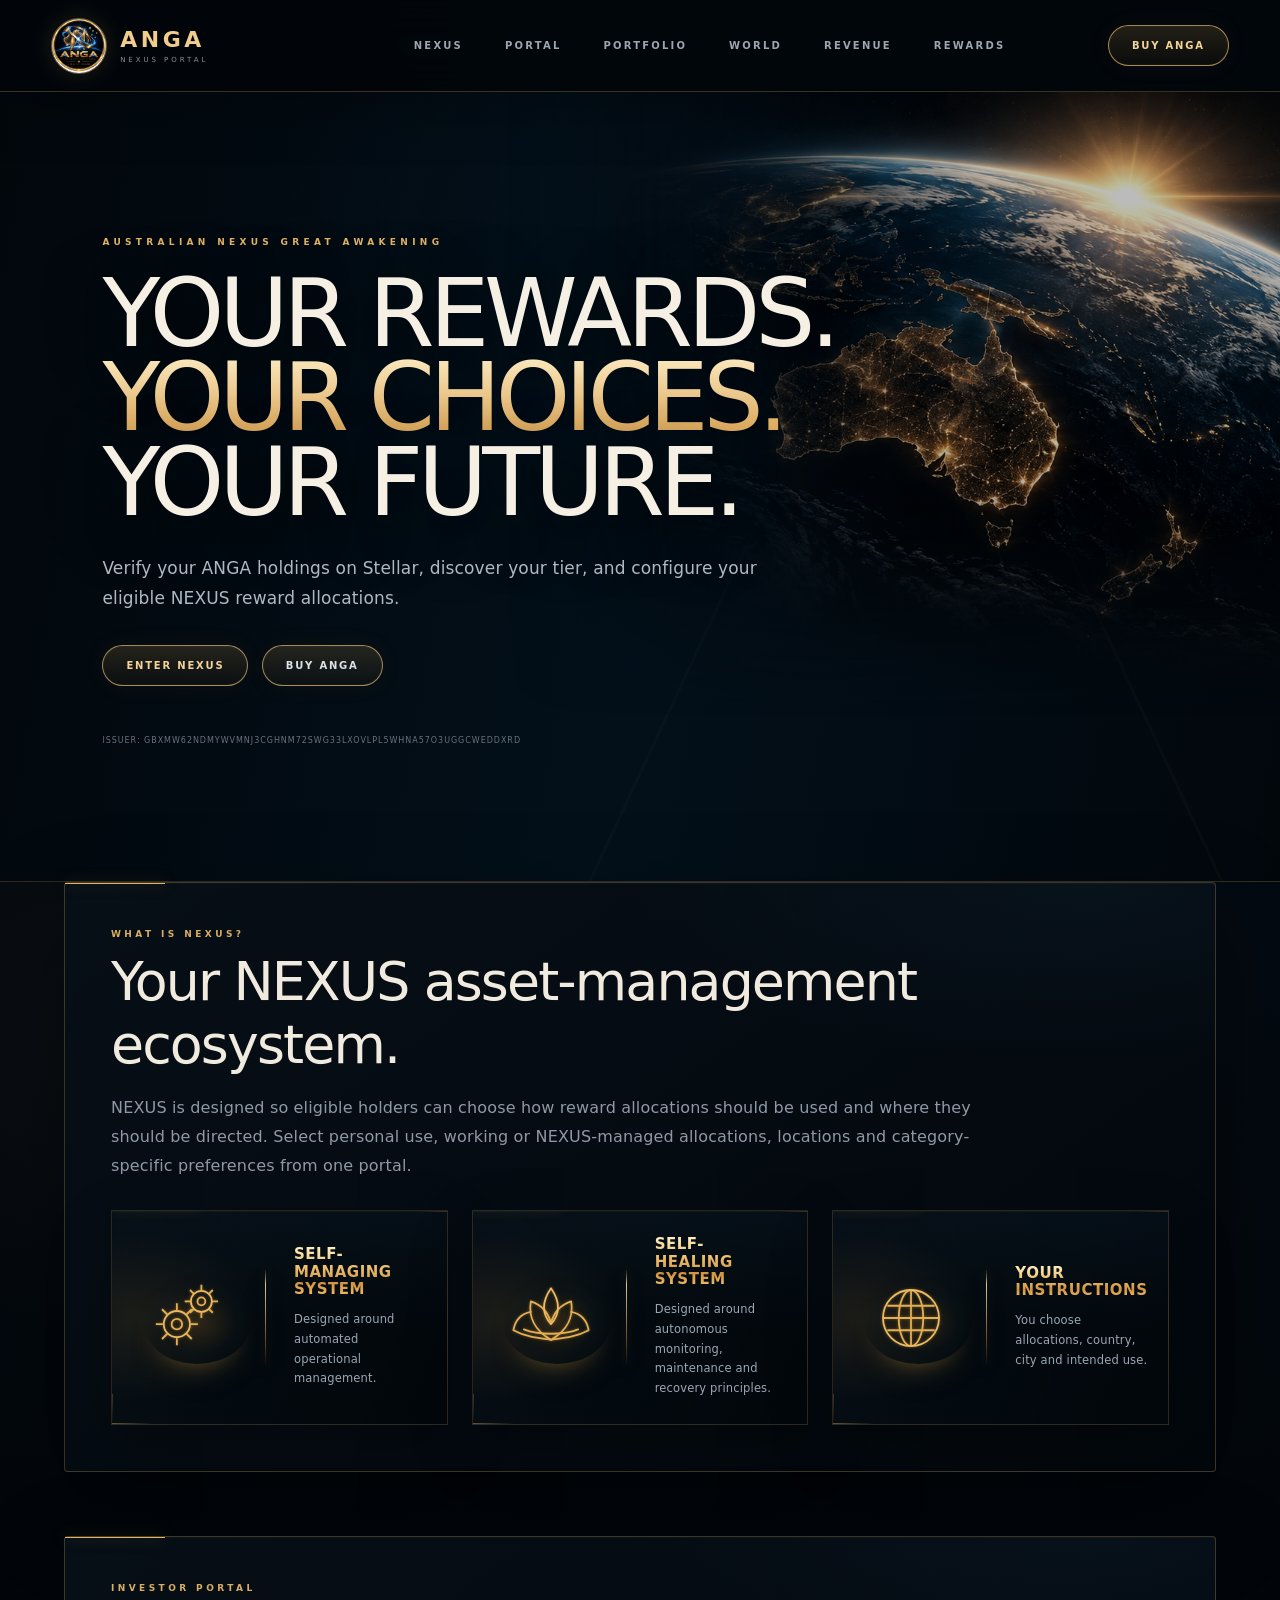
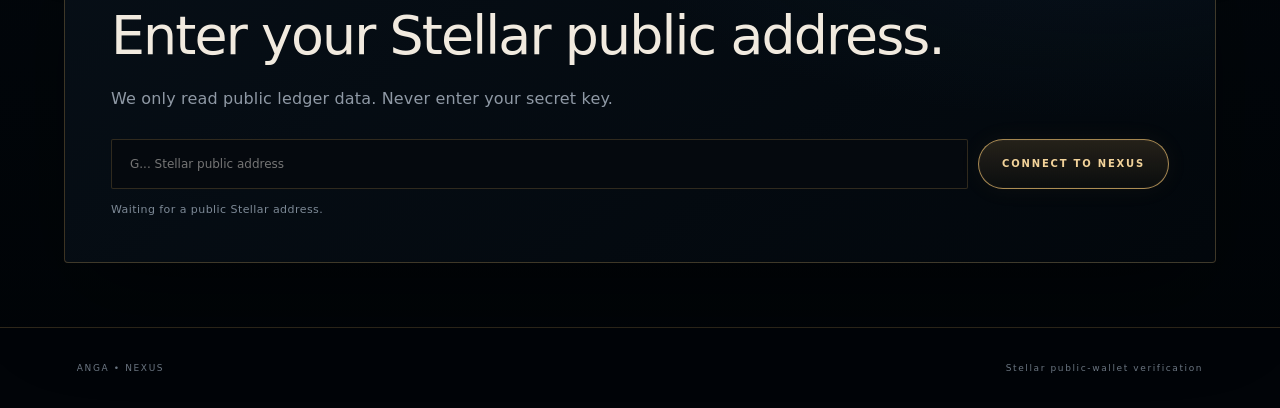
==== index.html @ 2c4145b1 "Add files via upload" ====
<!doctype html><html><head><meta charset="utf-8"><meta name="viewport" content="width=device-width,initial-scale=1"><title>ANGA • NEXUS Portal</title><link rel="stylesheet" href="styles.css"></head><body>
<header>
<a class="brand" href="#top"><img src="assets/anga-logo.png" alt="ANGA logo"><span>ANGA<small>NEXUS PORTAL</small></span></a>
<nav><a href="#nexus">NEXUS</a><a href="#portal">PORTAL</a><a href="#portfolio">PORTFOLIO</a><a href="#world">WORLD</a><a href="#revenue">REVENUE</a><a href="#rewards">REWARDS</a></nav>
<a id="buyTop" class="btn" target="_blank">BUY ANGA</a>
</header>
<main><section class="hero">
<div class="premium-earth" aria-hidden="true">
  <img src="assets/earth-premium-user.jpg" alt="">
</div>

<span>AUSTRALIAN NEXUS GREAT AWAKENING</span><h1>YOUR REWARDS.<br><em>YOUR CHOICES.</em><br>YOUR FUTURE.</h1><p>Verify your ANGA holdings on Stellar, discover your tier, and configure your eligible NEXUS reward allocations.</p><a href="#portal" class="btn">ENTER NEXUS</a> <a id="buyHero" class="btn ghost" target="_blank">BUY ANGA</a><code>ISSUER: GBXMW62NDMYWVMNJ3CGHNM72SWG33LXOVLPL5WHNA57O3UGGCWEDDXRD</code></section>
<section id="nexus" class="panel"><span>WHAT IS NEXUS?</span><h2>Your NEXUS asset-management ecosystem.</h2><p>NEXUS is designed so eligible holders can choose how reward allocations should be used and where they should be directed. Select personal use, working or NEXUS-managed allocations, locations and category-specific preferences from one portal.</p><div class="features"><article class="premium-feature"><div class="premium-feature-icon"><svg viewBox="0 0 96 96" aria-hidden="true"><defs><filter id="glowGear"><feGaussianBlur stdDeviation="2.2" result="b"/><feMerge><feMergeNode in="b"/><feMergeNode in="SourceGraphic"/></feMerge></filter></defs><g class="icon-back" fill="none" stroke="currentColor"><circle cx="33" cy="55" r="15"/><circle cx="33" cy="55" r="6"/><path d="M33 31v8M33 71v8M9 55h8M49 55h8M16 38l6 6M44 66l6 6M16 72l6-6M44 44l6-6"/><circle cx="61" cy="29" r="12"/><circle cx="61" cy="29" r="4.5"/><path d="M61 10v7M61 41v7M42 29h7M73 29h7M48 16l5 5M69 37l5 5M48 42l5-5M69 21l5-5"/></g><g class="icon-hi" fill="none" stroke="currentColor" filter="url(#glowGear)"><circle cx="33" cy="55" r="15"/><circle cx="61" cy="29" r="12"/></g></svg></div><div class="premium-feature-copy"><b>SELF-MANAGING SYSTEM</b><p>Designed around automated operational management.</p></div></article><article class="premium-feature"><div class="premium-feature-icon"><svg viewBox="0 0 96 96" aria-hidden="true"><defs><filter id="glowLotus"><feGaussianBlur stdDeviation="2" result="b"/><feMerge><feMergeNode in="b"/><feMergeNode in="SourceGraphic"/></feMerge></filter></defs><g class="icon-back" fill="none" stroke="currentColor" stroke-linejoin="round" stroke-linecap="round"><path d="M48 73C29 62 22 46 25 29c12 4 20 13 23 25 3-12 11-21 23-25 3 17-4 33-23 44Z"/><path d="M48 55c-10-11-11-25 0-41 11 16 10 30 0 41Z"/><path d="M25 41c-11 2-18 10-20 21 15 8 29 9 43 11M71 41c11 2 18 10 20 21-15 8-29 9-43 11"/><path d="M17 61c10 4 20 5 31 5 11 0 21-1 31-5"/></g><path class="icon-hi" d="M48 55c-10-11-11-25 0-41 11 16 10 30 0 41Z" fill="none" stroke="currentColor" filter="url(#glowLotus)"/></svg></div><div class="premium-feature-copy"><b>SELF-HEALING SYSTEM</b><p>Designed around autonomous monitoring, maintenance and recovery principles.</p></div></article><article class="premium-feature"><div class="premium-feature-icon"><svg viewBox="0 0 96 96" aria-hidden="true"><defs><filter id="glowGlobe"><feGaussianBlur stdDeviation="2" result="b"/><feMerge><feMergeNode in="b"/><feMergeNode in="SourceGraphic"/></feMerge></filter></defs><g class="icon-back" fill="none" stroke="currentColor"><circle cx="48" cy="48" r="32"/><ellipse cx="48" cy="48" rx="14" ry="32"/><path d="M16 48h64M21 34h54M21 62h54"/><path d="M48 16v64"/></g><circle class="icon-hi" cx="48" cy="48" r="32" fill="none" stroke="currentColor" filter="url(#glowGlobe)"/></svg></div><div class="premium-feature-copy"><b>YOUR INSTRUCTIONS</b><p>You choose allocations, country, city and intended use.</p></div></article></div></section>
<section id="portal" class="panel"><span>INVESTOR PORTAL</span><h2>Enter your Stellar public address.</h2><p>We only read public ledger data. Never enter your secret key.</p><div class="lookup"><input id="address" placeholder="G... Stellar public address"><button id="lookup" class="btn">CONNECT TO NEXUS</button></div><div id="status">Waiting for a public Stellar address.</div>
<div id="dash" class="hidden"><div class="stats"><article><small>ANGA BALANCE</small><b id="balance">0</b></article><article><small>TIER</small><b id="tier">—</b></article><article><small>REWARD CATEGORIES</small><b id="cats">0</b></article><article><small>CONFIGURED</small><b id="configured">0</b></article></div><div class="progress"><b id="tierName"></b><span id="next"></span><i><u id="bar"></u></i></div><div class="income"><small>MONTHLY REVENUE</small><b id="income">$0 – $0</b><p>Based on configured working and managed units.</p></div></div></section>
<section id="portfolio" class="panel hidden premium-suite"><span>NEXUS PORTFOLIO</span><h2>Your NEXUS world at a glance.</h2><p>A consolidated view of your eligible rewards, configured destinations, intended uses and projected working-reward revenue.</p><div class="portfolio-kpis"><article><small>TOTAL ELIGIBLE REWARDS</small><b id="pfTotal">0</b></article><article><small>CONFIGURED CATEGORIES</small><b id="pfConfigured">0</b></article><article><small>DESTINATIONS</small><b id="pfCountries">0</b></article><article><small>WORKING / MANAGED</small><b id="pfWorking">0</b></article></div><div id="portfolioRows" class="portfolio-rows"></div></section>
<section id="world" class="panel hidden premium-suite"><span>YOUR NEXUS WORLD</span><h2>Reward destination map.</h2><p>Configured destinations appear as gold markers. Add or change a country and city from Manage Reward.</p><div class="world-map"><div class="world-grid"></div><div class="continent c-na">NORTH<br>AMERICA</div><div class="continent c-sa">SOUTH<br>AMERICA</div><div class="continent c-eu">EUROPE</div><div class="continent c-af">AFRICA</div><div class="continent c-as">ASIA</div><div class="continent c-au">AUSTRALIA</div><div id="mapMarkers"></div><div class="map-title"><small>LIVE PORTFOLIO VIEW</small><b id="mapCount">0 DESTINATIONS</b></div></div><div id="mapLegend" class="map-legend"></div></section>
<section id="revenue" class="panel hidden premium-suite"><span>REVENUE CENTER</span><h2>Working reward projections.</h2><p>Illustrative estimates based on the working and NEXUS-managed quantities configured in this browser. They are projections, not guaranteed returns.</p><div class="revenue-hero"><div><small>ESTIMATED MONTHLY RANGE</small><b id="revMonth">$0 – $0</b></div><div><small>ESTIMATED ANNUAL RANGE</small><b id="revAnnual">$0 – $0</b></div></div><div id="revenueRows" class="revenue-rows"></div></section>
<section id="rewards" class="panel hidden"><span>MY NEXUS REWARDS</span><h2>Configure your allocations.</h2><p>V1 saves choices on this device under your public wallet address.</p><div id="grid" class="grid"></div></section></main>
<div id="modal" class="modal hidden"><div class="box"><button id="close">×</button><div id="body"></div></div></div>
<footer>ANGA • NEXUS <span>Stellar public-wallet verification</span></footer><script src="config.js"></script><script src="app.js"></script></body></html>
---- styles.css ----
*{box-sizing:border-box}
:root{
 --ink:#04070b;--ink2:#090e15;--panel:#0a1018;--panel2:#0d141e;
 --gold:#d9ad63;--gold2:#f2d39a;--gold3:#8e6836;--ivory:#f5efe4;
 --muted:#8993a0;--line:rgba(222,177,100,.22);--glass:rgba(9,14,21,.78)
}
html{scroll-behavior:smooth}
body{margin:0;background:
 radial-gradient(circle at 74% 7%,rgba(35,72,111,.28),transparent 27%),
 radial-gradient(circle at 12% 40%,rgba(123,88,40,.09),transparent 24%),
 linear-gradient(180deg,#05090e 0%,#030609 100%);
 color:var(--ivory);font-family:"Avenir Next","Segoe UI",Helvetica,Arial,sans-serif;
 font-weight:400;letter-spacing:.01em}
a{color:inherit;text-decoration:none}
header{height:82px;display:flex;align-items:center;padding:0 5.5vw;border-bottom:1px solid var(--line);
 position:sticky;top:0;background:rgba(4,7,11,.86);backdrop-filter:blur(20px);z-index:20}
header>b{font-family:Georgia,"Times New Roman",serif;font-size:23px;letter-spacing:.24em;font-weight:500;color:var(--gold2)}
header>b small{font-family:"Avenir Next","Segoe UI",sans-serif;color:#8d98a5;font-size:8px;letter-spacing:.42em;margin-left:8px}
nav{margin:auto;display:flex;gap:38px;font-size:10px;letter-spacing:.22em;color:#9da5ae}
nav a{transition:.2s}nav a:hover{color:var(--gold2)}
.btn{display:inline-flex;align-items:center;justify-content:center;border:1px solid rgba(234,190,116,.65);
 border-radius:999px;padding:14px 23px;background:linear-gradient(180deg,rgba(214,166,89,.18),rgba(109,75,30,.12));
 color:var(--gold2);font-weight:600;font-size:10px;letter-spacing:.18em;cursor:pointer;
 box-shadow:inset 0 0 0 1px rgba(255,255,255,.025),0 0 24px rgba(201,150,71,.06);transition:.25s}
.btn:hover{background:linear-gradient(180deg,rgba(224,177,99,.28),rgba(116,78,30,.18));box-shadow:0 0 30px rgba(217,173,99,.12)}
.ghost{border-color:rgba(255,255,255,.13);color:#dce2e8;background:rgba(255,255,255,.025)}
.hero{min-height:720px;padding:130px 8vw 95px;position:relative;overflow:hidden}
.hero:before{content:"ANGA";position:absolute;right:-.03em;top:55px;font-family:Georgia,"Times New Roman",serif;
 font-size:min(23vw,330px);letter-spacing:.01em;color:rgba(217,173,99,.028);z-index:-1}
.hero>span,.panel>span{display:block;color:var(--gold);font-size:9px;letter-spacing:.38em;font-weight:600}
.hero h1{font-family:Georgia,"Times New Roman",serif;font-size:clamp(54px,7.2vw,104px);font-weight:400;
 line-height:.91;letter-spacing:-.035em;margin:24px 0 29px;max-width:1100px;text-shadow:0 4px 35px rgba(0,0,0,.4)}
.hero h1 em{font-style:normal;color:var(--gold2);text-shadow:0 0 35px rgba(217,173,99,.12)}
.hero p{max-width:620px;color:#a1aab4;font-size:16px;line-height:1.8;font-weight:300}
.hero .btn{margin-top:14px;margin-right:8px}
.hero code{display:block;margin-top:50px;color:#65707c;font-size:8px;letter-spacing:.12em;word-break:break-all}
.panel{margin:0 5vw 64px;padding:46px;border:1px solid var(--line);border-radius:4px;
 background:linear-gradient(145deg,rgba(14,20,29,.92),rgba(5,9,14,.94));
 box-shadow:0 35px 90px rgba(0,0,0,.28),inset 0 1px rgba(255,255,255,.025);position:relative}
.panel:before{content:"";position:absolute;left:0;top:0;width:92px;height:1px;background:var(--gold2)}
.panel h2{font-family:Georgia,"Times New Roman",serif;font-weight:400;font-size:clamp(34px,4vw,53px);
 letter-spacing:-.02em;margin:11px 0 18px;color:#f1eadf}
.panel>p{color:#8f99a5;line-height:1.8;max-width:880px;font-weight:300}
.features,.stats,.grid{display:grid;grid-template-columns:repeat(3,1fr);gap:13px;margin-top:30px}
.features article,.stats article,.card{padding:23px;border:1px solid rgba(220,176,101,.14);border-radius:2px;
 background:linear-gradient(145deg,rgba(16,23,33,.74),rgba(6,10,15,.86));transition:.25s}
.features article:hover,.card:hover{border-color:rgba(228,185,111,.35);transform:translateY(-2px)}
.features b{font-family:Georgia,"Times New Roman",serif;font-size:14px;font-weight:400;color:var(--gold2);letter-spacing:.12em}
.features p{color:#78838f;font-size:12px;line-height:1.7}
.lookup{display:flex;gap:10px;margin:25px 0 14px}
.lookup input{flex:1;padding:17px 18px;border-radius:2px;border:1px solid rgba(218,174,98,.2);
 background:#05090e;color:#f2eadf;font-family:"SFMono-Regular",Consolas,monospace;font-size:12px;outline:none}
.lookup input:focus{border-color:rgba(231,190,118,.55);box-shadow:0 0 0 3px rgba(217,173,99,.05)}
#status{font-size:11px;color:#7d8996;letter-spacing:.04em}
.stats{grid-template-columns:repeat(4,1fr)}
.stats small,.income small{display:block;color:#7e8995;font-size:8px;letter-spacing:.2em}
.stats b{display:block;font-family:Georgia,"Times New Roman",serif;font-weight:400;color:#f3e8d6;font-size:25px;margin-top:10px}
.progress,.income{padding:22px;border:1px solid rgba(218,174,98,.16);border-radius:2px;margin-top:13px;background:rgba(4,8,13,.55)}
.progress>b{font-family:Georgia,"Times New Roman",serif;font-weight:400;color:var(--gold2);letter-spacing:.06em}
.progress span{float:right;color:#7f8994;font-size:10px;letter-spacing:.06em}
.progress i{display:block;height:4px;background:#171b20;overflow:hidden;margin-top:17px}
.progress u{display:block;height:100%;width:0;background:linear-gradient(90deg,#87602e,#f0ca87);box-shadow:0 0 12px rgba(231,186,108,.25)}
.income b{display:block;font-family:Georgia,"Times New Roman",serif;font-weight:400;color:var(--gold2);font-size:31px;margin:10px 0}
.income p{color:#687481;font-size:10px;line-height:1.6}
.grid{grid-template-columns:repeat(3,1fr)}
.card{min-height:220px;display:flex;flex-direction:column}
.card .icon{font-size:26px;filter:saturate(.72)}
.card h3{font-family:Georgia,"Times New Roman",serif;font-size:19px;font-weight:400;color:#efe6d8;margin:17px 0 6px}
.card strong{font-family:Georgia,"Times New Roman",serif;font-weight:400;font-size:27px;color:var(--gold2)}
.card small{display:block;color:#6f7b87;margin:9px 0 20px;font-size:8px;letter-spacing:.13em}
.card .btn{width:100%;margin-top:auto}
.hidden{display:none!important}
.modal{position:fixed;inset:0;background:rgba(0,0,0,.82);backdrop-filter:blur(10px);z-index:50;display:grid;place-items:center;padding:20px}
.box{width:min(780px,100%);max-height:90vh;overflow:auto;padding:36px;border-radius:3px;background:linear-gradient(145deg,#101720,#060a0f);
 border:1px solid rgba(225,181,105,.28);box-shadow:0 40px 120px #000;position:relative}
.box>span{color:var(--gold);font-size:9px;letter-spacing:.2em}
.box h2{font-family:Georgia,"Times New Roman",serif;font-weight:400;font-size:34px}
.box>#close{position:absolute;right:18px;top:13px;border:0;background:none;color:#9d8a6b;font-size:27px;cursor:pointer}
.alloc{display:flex;justify-content:space-between;align-items:center;padding:14px;border-bottom:1px solid rgba(218,174,98,.12);margin:0}
.alloc b{font-family:Georgia,"Times New Roman",serif;font-weight:400;color:#e5dccf}
.alloc input{width:160px;padding:11px;background:#05090e;border:1px solid rgba(218,174,98,.2);color:#f1e8db;border-radius:2px}
.form{display:grid;grid-template-columns:1fr 1fr;gap:11px;margin-top:18px}
.field label{display:block;color:#8d7c61;font-size:8px;letter-spacing:.17em;margin-bottom:7px}
.field input,.field select,.field textarea{width:100%;padding:12px;border-radius:2px;border:1px solid rgba(218,174,98,.18);background:#05090e;color:#eee5d8}
.field textarea{min-height:88px}.full{grid-column:1/-1}
.estimate{padding:18px;border:1px solid rgba(218,174,98,.18);margin-top:16px;background:rgba(217,173,99,.025)}
.estimate b{display:block;font-family:Georgia,"Times New Roman",serif;font-size:23px;font-weight:400;color:var(--gold2);margin-top:7px}
.save{width:100%;margin-top:14px}
footer{padding:35px 6vw;border-top:1px solid var(--line);color:#6d7884;font-size:9px;letter-spacing:.18em;display:flex;justify-content:space-between}
@media(max-width:800px){nav{display:none}.features,.grid{grid-template-columns:1fr 1fr}.stats{grid-template-columns:1fr 1fr}.hero{min-height:650px}}
@media(max-width:550px){header{padding:0 4vw}.hero{padding:92px 5vw 70px}.hero h1{letter-spacing:-.03em}.panel{margin:0 3vw 38px;padding:25px}.features,.grid,.form{grid-template-columns:1fr}.lookup{flex-direction:column}.full{grid-column:auto}.panel h2{font-size:32px}}

/* V8 — corrected cinematic ANGA/NEXUS design */
body{
 background:
   radial-gradient(1000px 520px at 72% 0%,rgba(18,58,94,.22),transparent 68%),
   radial-gradient(760px 440px at 18% 52%,rgba(151,102,39,.06),transparent 72%),
   linear-gradient(180deg,#02070c 0%,#040a11 48%,#010407 100%);
}
header{
 height:92px;padding:0 4vw;
 background:rgba(2,6,10,.90);
 border-bottom:1px solid rgba(228,181,99,.25);
 backdrop-filter:blur(22px);
 box-shadow:0 16px 55px rgba(0,0,0,.28)
}
header>b{display:none!important}
.brand{display:flex;align-items:center;gap:13px;min-width:260px}
.brand img{
 width:56px;height:56px;object-fit:cover;border-radius:50%;
 border:1px solid rgba(238,194,116,.44);
 box-shadow:0 0 24px rgba(224,174,88,.14)
}
.brand span{
 font-family:Georgia,"Times New Roman",serif;
 font-size:22px;font-weight:400;letter-spacing:.22em;color:#f0cd8d
}
.brand small{
 display:block;margin-top:4px;
 font-family:"Avenir Next","Segoe UI",sans-serif;
 font-size:7px;letter-spacing:.42em;color:#87929d
}
nav{gap:42px}
.hero{
 min-height:780px;padding:145px 8vw 110px;
 position:relative;overflow:hidden;isolation:isolate;
 background:
   linear-gradient(90deg,rgba(2,7,12,.98) 0%,rgba(3,10,17,.93) 42%,rgba(3,10,17,.60) 70%,rgba(2,7,12,.82) 100%),
   radial-gradient(ellipse at 74% 43%,rgba(42,101,143,.23),transparent 35%),
   radial-gradient(ellipse at 73% 82%,rgba(219,166,78,.13),transparent 22%),
   linear-gradient(180deg,#061421,#02070c 74%);
 border-bottom:1px solid rgba(230,184,104,.20)
}
.hero:before{
 content:"";position:absolute;inset:0;z-index:-2;
 background:
  linear-gradient(115deg,transparent 0 58%,rgba(255,255,255,.025) 58.1%,transparent 58.3%),
  linear-gradient(65deg,transparent 0 74%,rgba(231,186,106,.035) 74.1%,transparent 74.3%);
}
.hero:after{
 content:"";position:absolute;z-index:-1;
 right:-6%;bottom:-12%;width:62%;height:58%;
 border-radius:50% 50% 0 0;
 background:
  radial-gradient(ellipse at 50% 100%,rgba(230,179,90,.22),transparent 45%),
  linear-gradient(180deg,transparent 45%,rgba(7,26,39,.88) 46%,rgba(2,7,12,.98) 76%);
 border-top:1px solid rgba(235,191,112,.24);
 box-shadow:0 -14px 55px rgba(28,91,128,.10)
}
.hero>span{
 color:#e4b464;font-size:9px;font-weight:600;letter-spacing:.48em
}
.hero h1{
 max-width:1000px;
 font-size:clamp(62px,7.4vw,108px);
 line-height:.90;letter-spacing:-.035em;
 text-shadow:0 16px 65px rgba(0,0,0,.78)
}
.hero h1 em{
 background:linear-gradient(180deg,#fff0ca 5%,#d59b47 95%);
 -webkit-background-clip:text;background-clip:text;color:transparent;
 text-shadow:none
}
.hero p{font-size:17px;color:#aeb9c3;max-width:700px}
.hero code{color:#66727e}
.panel{
 margin-top:0;
 background:
   radial-gradient(680px 260px at 90% 0%,rgba(29,73,108,.12),transparent 70%),
   linear-gradient(145deg,rgba(7,15,23,.98),rgba(2,7,12,.99));
 border:1px solid rgba(229,183,102,.25);
 box-shadow:0 35px 95px rgba(0,0,0,.38),inset 0 1px rgba(255,255,255,.022)
}
.panel:before{
 width:100px;background:#e3b363;
 box-shadow:0 0 14px rgba(227,179,99,.50)
}
.panel h2{font-size:clamp(40px,4.2vw,61px)}
.features article,.stats article,.card,.progress,.income{
 background:
   radial-gradient(340px 130px at 100% 0%,rgba(32,72,103,.08),transparent 72%),
   linear-gradient(145deg,rgba(10,19,28,.92),rgba(2,7,12,.97));
 border-color:rgba(228,182,101,.22);
 box-shadow:inset 0 1px rgba(255,255,255,.02),0 14px 38px rgba(0,0,0,.18)
}
.features article,.card{position:relative}
.features article:before,.card:before{
 content:"";position:absolute;left:0;top:0;width:42px;height:1px;
 background:#e6b768;box-shadow:0 0 12px rgba(230,183,104,.62)
}
.features article:hover,.card:hover{
 border-color:rgba(239,197,124,.46);
 box-shadow:0 20px 58px rgba(0,0,0,.32),0 0 24px rgba(218,165,80,.05)
}
.card .icon{
 width:52px;height:52px;display:grid;place-items:center;
 border:1px solid rgba(232,188,111,.31);border-radius:50%;
 background:radial-gradient(circle,rgba(220,167,82,.11),transparent 72%);
 filter:none
}
.btn{
 border-color:rgba(237,192,112,.68);
 background:linear-gradient(180deg,rgba(219,168,87,.16),rgba(96,63,25,.09));
}
.box{
 background:
 radial-gradient(500px 220px at 90% 0%,rgba(31,76,111,.15),transparent 72%),
 linear-gradient(145deg,#09131c,#02070c);
 border-color:rgba(232,187,109,.36)
}
footer{background:#010408;border-top-color:rgba(230,184,105,.20)}
@media(max-width:800px){
 .brand{min-width:auto}.brand span{display:none}
 .hero{min-height:700px;padding:110px 6vw 80px}
 nav{display:none}
}


/* V10 — premium photographic Earth integrated into the actual site */
.hero{
 min-height:790px;
 background:
   radial-gradient(ellipse at 70% 25%,rgba(15,56,88,.18),transparent 35%),
   linear-gradient(100deg,#02070c 0%,#03101a 52%,#02070c 100%);
}
.hero:after{display:none!important}
.premium-earth{
 position:absolute;z-index:-1;right:-2vw;top:0;
 width:min(55vw,930px);height:72%;overflow:hidden;pointer-events:none;
}
.premium-earth:before{
 content:"";position:absolute;inset:0;z-index:2;
 background:
  linear-gradient(90deg,#02070c 0%,rgba(2,7,12,.82) 10%,transparent 36%),
  linear-gradient(180deg,transparent 62%,#02070c 100%);
}
.premium-earth img{
 width:100%;height:100%;object-fit:cover;object-position:55% 38%;
 opacity:.92;filter:saturate(.88) contrast(1.08);
}
.earth-copy{
 position:absolute;z-index:3;right:4.5%;top:35px;
 display:flex;flex-direction:column;align-items:flex-end;gap:9px;
 font-size:8px;letter-spacing:.30em;color:rgba(225,226,219,.54)
}
.earth-copy i{width:42px;height:1px;background:#d5a451;margin:4px 0 8px;box-shadow:0 0 7px rgba(213,164,81,.4)}

.features article.premium-feature{
 min-height:124px;display:grid;grid-template-columns:84px 1fr;
 align-items:center;gap:18px;padding:18px 22px;
 border:1px solid rgba(226,177,93,.42);
 background:linear-gradient(135deg,rgba(7,14,20,.91),rgba(2,7,11,.96));
 box-shadow:inset 0 1px rgba(255,255,255,.02),0 0 24px rgba(213,157,69,.035)
}
.premium-feature-icon{
 height:78px;display:grid;place-items:center;padding-right:18px;
 color:#e9b967;border-right:1px solid rgba(225,174,87,.55);
 filter:drop-shadow(0 0 5px rgba(228,169,73,.34))
}
.premium-feature-icon svg{width:54px;height:54px}
.premium-feature-copy b{
 display:block;color:#edc37c;font-family:Georgia,"Times New Roman",serif;
 font-size:14px;letter-spacing:.065em
}
.premium-feature-copy p{margin:8px 0 0;color:#87939e;font-size:11px;line-height:1.7}
@media(max-width:900px){
 .premium-earth{width:760px;right:-340px;opacity:.52}
 .earth-copy{display:none}
}
@media(max-width:550px){
 .premium-earth{right:-470px;opacity:.34}
 .features article.premium-feature{grid-template-columns:64px 1fr;padding:14px}
 .premium-feature-icon{padding-right:10px}.premium-feature-icon svg{width:44px;height:44px}
}


/* V11 — NEXUS signature modules: richer metallic linework, glass depth, precision framing */
.features{gap:22px}
.features article.premium-feature{
 min-height:154px;grid-template-columns:112px 1fr;gap:25px;padding:24px 28px;
 border:1px solid rgba(231,181,94,.48);border-radius:2px;overflow:hidden;
 background:
   radial-gradient(240px 150px at 7% 50%,rgba(229,168,69,.075),transparent 60%),
   radial-gradient(360px 180px at 100% 0%,rgba(35,78,108,.11),transparent 70%),
   linear-gradient(120deg,rgba(9,17,24,.97),rgba(2,7,11,.985));
 box-shadow:inset 0 1px rgba(255,238,198,.055),inset 0 -1px rgba(0,0,0,.75),0 22px 55px rgba(0,0,0,.26)
}
.features article.premium-feature:before{
 width:58px;height:1px;background:linear-gradient(90deg,#f4cb7b,#a26b26);
 box-shadow:0 0 14px rgba(240,184,89,.55)
}
.features article.premium-feature:after{
 content:"";position:absolute;inset:0;pointer-events:none;
 background:linear-gradient(115deg,rgba(255,229,174,.025),transparent 26%,transparent 75%,rgba(255,213,135,.018));
}
.premium-feature-icon{
 position:relative;height:102px;padding-right:25px;color:#e9b45d;
 border-right:1px solid rgba(235,184,95,.62);
 filter:none
}
.premium-feature-icon:before{
 content:"";position:absolute;left:50%;top:50%;width:82px;height:82px;transform:translate(-63%,-50%);
 border-radius:50%;background:radial-gradient(circle,rgba(240,174,67,.13) 0%,rgba(240,174,67,.045) 36%,transparent 70%);
 box-shadow:0 0 34px rgba(229,160,54,.055)
}
.premium-feature-icon:after{
 content:"";position:absolute;right:-1px;top:9%;height:28%;width:1px;
 background:linear-gradient(#ffe0a0,#c78931);box-shadow:0 0 8px rgba(238,179,83,.55)
}
.premium-feature-icon svg{position:relative;width:76px;height:76px;overflow:visible}
.premium-feature-icon .icon-back{stroke-width:2.25;opacity:.96;vector-effect:non-scaling-stroke}
.premium-feature-icon .icon-hi{stroke-width:1.1;opacity:.42;vector-effect:non-scaling-stroke}
.premium-feature-copy b{
 font-size:15px;line-height:1.2;letter-spacing:.07em;
 background:linear-gradient(180deg,#ffe5ad 0%,#e8b45f 54%,#b87827 100%);
 -webkit-background-clip:text;background-clip:text;color:transparent;
 text-shadow:0 0 18px rgba(231,169,68,.08)
}
.premium-feature-copy p{margin-top:10px;color:#91a0ad;font-size:11.5px;line-height:1.75;max-width:310px}
.features article.premium-feature:hover{
 transform:translateY(-2px);border-color:rgba(246,202,126,.72);
 box-shadow:inset 0 1px rgba(255,238,198,.07),0 28px 65px rgba(0,0,0,.34),0 0 30px rgba(215,157,62,.055)
}
.features article.premium-feature:hover .premium-feature-icon{color:#f3c676}
@media(max-width:1100px){.features article.premium-feature{grid-template-columns:92px 1fr;padding:21px}.premium-feature-icon{padding-right:18px}.premium-feature-icon svg{width:65px;height:65px}}
@media(max-width:550px){.features article.premium-feature{grid-template-columns:76px 1fr;min-height:132px}.premium-feature-icon{height:86px;padding-right:13px}.premium-feature-icon svg{width:56px;height:56px}}

/* V12 — cinematic NEXUS modules: lighter framing, integrated symbols, champagne metal */
.features{gap:24px}
.features article.premium-feature{
 min-height:160px;grid-template-columns:124px 1fr;gap:28px;padding:25px 30px;
 border:1px solid rgba(214,164,81,.19);border-radius:0;overflow:hidden;
 background:
   radial-gradient(210px 145px at 8% 50%,rgba(217,156,58,.105),transparent 58%),
   radial-gradient(480px 220px at 82% -15%,rgba(29,70,104,.14),transparent 68%),
   linear-gradient(112deg,rgba(7,15,22,.96),rgba(3,9,14,.92) 54%,rgba(2,7,11,.98));
 box-shadow:inset 0 1px rgba(255,240,205,.035),0 24px 60px rgba(0,0,0,.22);
 transition:transform .35s ease,border-color .35s ease,box-shadow .35s ease
}
.features article.premium-feature:before{
 content:"";position:absolute;left:-1px;top:-1px;width:92px;height:1px;
 background:linear-gradient(90deg,#fff0bf 0%,#e7ad50 42%,rgba(178,116,36,0) 100%);
 box-shadow:0 0 12px rgba(239,182,85,.42)
}
.features article.premium-feature:after{
 content:"";position:absolute;inset:0;pointer-events:none;
 background:
  linear-gradient(90deg,rgba(242,190,99,.52),rgba(242,190,99,0)) left bottom/42px 1px no-repeat,
  linear-gradient(180deg,rgba(242,190,99,.30),rgba(242,190,99,0)) left bottom/1px 30px no-repeat,
  linear-gradient(270deg,rgba(242,190,99,.22),rgba(242,190,99,0)) right top/30px 1px no-repeat;
 opacity:.8
}
.premium-feature-icon{
 position:relative;height:108px;padding-right:28px;color:#e7ad50;
 border-right:0;display:grid;place-items:center;
 filter:drop-shadow(0 5px 8px rgba(0,0,0,.55))
}
.premium-feature-icon:before{
 content:"";position:absolute;left:44%;top:54%;width:108px;height:84px;transform:translate(-50%,-50%);
 border-radius:50%;
 background:radial-gradient(ellipse,rgba(232,169,67,.15) 0%,rgba(232,169,67,.055) 34%,rgba(17,47,69,.06) 52%,transparent 72%);
 box-shadow:0 18px 28px -22px rgba(255,188,75,.5)
}
.premium-feature-icon:after{
 content:"";position:absolute;right:0;top:5%;height:90%;width:1px;
 background:linear-gradient(180deg,transparent 0%,rgba(255,221,151,.88) 16%,rgba(191,127,42,.52) 74%,transparent 100%);
 box-shadow:0 0 8px rgba(237,178,82,.18)
}
.premium-feature-icon svg{position:relative;width:84px;height:84px;overflow:visible;color:#eab253}
.premium-feature-icon .icon-back{
 stroke:url(#nexusGoldFallback);stroke:currentColor;stroke-width:2.05;opacity:.98;
 vector-effect:non-scaling-stroke;filter:drop-shadow(0 0 2px rgba(255,201,105,.34))
}
.premium-feature-icon .icon-hi{
 stroke:#ffe2a1;stroke-width:.8;opacity:.42;vector-effect:non-scaling-stroke;
 filter:drop-shadow(0 0 5px rgba(244,178,74,.35))
}
.premium-feature-copy{position:relative;z-index:2}
.premium-feature-copy b{
 display:inline-block;font-family:Georgia,"Times New Roman",serif;font-size:15px;font-weight:600;
 line-height:1.15;letter-spacing:.075em;
 background:linear-gradient(180deg,#fff0c6 0%,#f0c777 35%,#d4933e 72%,#f3c46d 100%);
 -webkit-background-clip:text;background-clip:text;color:transparent;
 text-shadow:none
}
.premium-feature-copy p{margin-top:12px;color:#9aa8b4;font-size:11.5px;line-height:1.72;max-width:330px}
.features article.premium-feature:hover{
 transform:translateY(-3px);border-color:rgba(229,178,91,.32);
 box-shadow:inset 0 1px rgba(255,241,211,.05),0 30px 70px rgba(0,0,0,.30),0 0 34px rgba(194,133,43,.035)
}
.features article.premium-feature:hover .premium-feature-icon svg{transform:translateY(-1px);transition:transform .35s ease}
@media(max-width:1100px){.features article.premium-feature{grid-template-columns:104px 1fr;padding:22px}.premium-feature-icon{padding-right:20px}.premium-feature-icon svg{width:72px;height:72px}}
@media(max-width:550px){.features article.premium-feature{grid-template-columns:78px 1fr;min-height:138px;padding:18px 15px;gap:15px}.premium-feature-icon{height:90px;padding-right:12px}.premium-feature-icon svg{width:60px;height:60px}.premium-feature-copy b{font-size:13px}}


/* V13 — EARTH FIX ONLY */
.premium-earth{
  position:absolute !important;
  z-index:-1 !important;
  right:-5.5vw !important;
  top:-3.5% !important;
  width:min(58vw,980px) !important;
  height:76% !important;
  overflow:visible !important;
  pointer-events:none !important;
  opacity:.96 !important;

  -webkit-mask-image:
    linear-gradient(to right, transparent 0%, rgba(0,0,0,.16) 7%, #000 25%, #000 100%),
    linear-gradient(to bottom, #000 0%, #000 63%, rgba(0,0,0,.82) 73%, rgba(0,0,0,.30) 88%, transparent 100%);
  -webkit-mask-composite: source-in;
  mask-image:
    linear-gradient(to right, transparent 0%, rgba(0,0,0,.16) 7%, #000 25%, #000 100%),
    linear-gradient(to bottom, #000 0%, #000 63%, rgba(0,0,0,.82) 73%, rgba(0,0,0,.30) 88%, transparent 100%);
  mask-composite: intersect;
}

.premium-earth:before{
  content:"" !important;
  position:absolute !important;
  inset:-2px !important;
  z-index:2 !important;
  pointer-events:none !important;
  background:
    linear-gradient(90deg,
      #02070c 0%,
      rgba(2,7,12,.96) 4%,
      rgba(2,7,12,.70) 13%,
      rgba(2,7,12,.18) 27%,
      transparent 42%),
    linear-gradient(180deg,
      transparent 0%,
      transparent 61%,
      rgba(2,7,12,.08) 69%,
      rgba(2,7,12,.48) 82%,
      #02070c 100%) !important;
}

.premium-earth:after{
  content:"" !important;
  position:absolute !important;
  inset:-5% -4% -8% -8% !important;
  z-index:3 !important;
  pointer-events:none !important;
  background:radial-gradient(
    ellipse at 64% 43%,
    transparent 0%,
    transparent 55%,
    rgba(2,7,12,.10) 68%,
    rgba(2,7,12,.58) 86%,
    #02070c 100%
  ) !important;
}

.premium-earth img{
  display:block !important;
  width:100% !important;
  height:100% !important;
  object-fit:cover !important;
  object-position:58% 39% !important;
  opacity:.94 !important;
  filter:saturate(.90) contrast(1.06) brightness(.94) !important;
  -webkit-mask-image:none !important;
  mask-image:none !important;
}

@media(max-width:900px){
  .premium-earth{
    right:-300px !important;
    width:800px !important;
    opacity:.48 !important;
  }
}


/* V14 — CLEAN EARTH REPLACEMENT
   Uses a clean NASA Earth-at-night source; no generated webpage/text is baked in. */
.premium-earth{
  right:-7vw !important;
  top:-7% !important;
  width:min(61vw,1080px) !important;
  height:88% !important;
  opacity:1 !important;
  overflow:visible !important;
  background:transparent !important;

  -webkit-mask-image:radial-gradient(
    ellipse 78% 76% at 62% 42%,
    #000 0%,
    #000 58%,
    rgba(0,0,0,.92) 67%,
    rgba(0,0,0,.55) 79%,
    transparent 96%
  ) !important;
  mask-image:radial-gradient(
    ellipse 78% 76% at 62% 42%,
    #000 0%,
    #000 58%,
    rgba(0,0,0,.92) 67%,
    rgba(0,0,0,.55) 79%,
    transparent 96%
  ) !important;
}

.premium-earth:before{
  background:
    linear-gradient(90deg,
      #02070c 0%,
      rgba(2,7,12,.94) 7%,
      rgba(2,7,12,.58) 18%,
      rgba(2,7,12,.12) 34%,
      transparent 48%),
    linear-gradient(180deg,
      transparent 0%,
      transparent 68%,
      rgba(2,7,12,.25) 79%,
      #02070c 100%) !important;
}

.premium-earth:after{
  background:
    radial-gradient(ellipse at 67% 41%,
      transparent 0%,
      transparent 58%,
      rgba(2,7,12,.08) 70%,
      rgba(2,7,12,.55) 88%,
      #02070c 100%) !important;
}

.premium-earth img{
  width:100% !important;
  height:100% !important;
  object-fit:cover !important;
  object-position:66% 63% !important;
  opacity:.98 !important;
  filter:saturate(.88) contrast(1.12) brightness(.88) !important;
}

/* Old Earth labels are deliberately disabled. */
.earth-copy{display:none !important;}

@media(max-width:900px){
  .premium-earth{
    right:-360px !important;
    width:850px !important;
    opacity:.48 !important;
  }
}


/* V15 — USER EARTH / SEAMLESS HERO INTEGRATION */
.premium-earth{
  position:absolute !important;
  z-index:-1 !important;
  right:-3.5vw !important;
  top:-5% !important;
  width:min(61vw,1120px) !important;
  height:82% !important;
  overflow:hidden !important;
  opacity:1 !important;
  pointer-events:none !important;
  background:transparent !important;

  /* Fade all four edges so the image has no visible rectangular boundary. */
  -webkit-mask-image:radial-gradient(
    ellipse 82% 80% at 61% 43%,
    #000 0%,
    #000 54%,
    rgba(0,0,0,.96) 62%,
    rgba(0,0,0,.72) 73%,
    rgba(0,0,0,.30) 84%,
    transparent 97%
  ) !important;
  mask-image:radial-gradient(
    ellipse 82% 80% at 61% 43%,
    #000 0%,
    #000 54%,
    rgba(0,0,0,.96) 62%,
    rgba(0,0,0,.72) 73%,
    rgba(0,0,0,.30) 84%,
    transparent 97%
  ) !important;
  -webkit-mask-repeat:no-repeat !important;
  mask-repeat:no-repeat !important;
}

.premium-earth img{
  display:block !important;
  width:100% !important;
  height:100% !important;
  object-fit:cover !important;
  object-position:52% 48% !important;
  opacity:.97 !important;
  filter:saturate(.91) contrast(1.04) brightness(.83) !important;
}

/* Dark-blue overlays match the image edges to the site's exact hero atmosphere. */
.premium-earth:before{
  content:"" !important;
  position:absolute !important;
  inset:0 !important;
  z-index:2 !important;
  pointer-events:none !important;
  background:
    linear-gradient(90deg,
      #02070c 0%,
      rgba(2,7,12,.94) 5%,
      rgba(2,7,12,.62) 14%,
      rgba(2,7,12,.18) 27%,
      transparent 43%),
    linear-gradient(180deg,
      rgba(2,7,12,.22) 0%,
      transparent 15%,
      transparent 62%,
      rgba(2,7,12,.18) 73%,
      rgba(2,7,12,.70) 89%,
      #02070c 100%) !important;
}

.premium-earth:after{
  content:"" !important;
  position:absolute !important;
  inset:-1px !important;
  z-index:3 !important;
  pointer-events:none !important;
  background:
    radial-gradient(ellipse 75% 72% at 60% 43%,
      transparent 0%,
      transparent 58%,
      rgba(2,7,12,.08) 68%,
      rgba(2,7,12,.36) 82%,
      rgba(2,7,12,.88) 100%) !important;
}

/* Never show any old decorative copy around the Earth. */
.earth-copy{display:none !important;}

@media(max-width:900px){
  .premium-earth{
    width:880px !important;
    right:-390px !important;
    top:-2% !important;
    opacity:.52 !important;
  }
}


/* V16 — EARTH COLOR / TRANSITION FIX ONLY */
.hero{
  background:
    radial-gradient(900px 520px at 71% 19%,rgba(10,38,59,.19),transparent 70%),
    linear-gradient(100deg,#02070c 0%,#03101a 52%,#02070c 100%) !important;
}

.premium-earth{
  right:-3.5vw !important;
  top:-5% !important;
  width:min(64vw,1180px) !important;
  height:84% !important;

  /* Much wider feather so there is no straight photo-to-site transition. */
  -webkit-mask-image:
    linear-gradient(to right,
      transparent 0%,
      rgba(0,0,0,.05) 5%,
      rgba(0,0,0,.20) 11%,
      rgba(0,0,0,.48) 18%,
      rgba(0,0,0,.78) 27%,
      #000 39%,
      #000 100%),
    linear-gradient(to bottom,
      #000 0%,
      #000 65%,
      rgba(0,0,0,.90) 73%,
      rgba(0,0,0,.60) 83%,
      rgba(0,0,0,.22) 92%,
      transparent 100%) !important;
  -webkit-mask-composite:source-in !important;

  mask-image:
    linear-gradient(to right,
      transparent 0%,
      rgba(0,0,0,.05) 5%,
      rgba(0,0,0,.20) 11%,
      rgba(0,0,0,.48) 18%,
      rgba(0,0,0,.78) 27%,
      #000 39%,
      #000 100%),
    linear-gradient(to bottom,
      #000 0%,
      #000 65%,
      rgba(0,0,0,.90) 73%,
      rgba(0,0,0,.60) 83%,
      rgba(0,0,0,.22) 92%,
      transparent 100%) !important;
  mask-composite:intersect !important;
}

.premium-earth img{
  object-position:53% 47% !important;
  /* Pull the photograph toward the site's navy/black palette. */
  filter:saturate(.78) contrast(1.02) brightness(.76) !important;
}

/* This overlay is the actual color bridge between the site and photograph. */
.premium-earth:before{
  content:"" !important;
  position:absolute !important;
  inset:-2px !important;
  z-index:2 !important;
  background:
    linear-gradient(90deg,
      #02070c 0%,
      #02070c 8%,
      rgba(2,7,12,.98) 14%,
      rgba(3,10,17,.92) 21%,
      rgba(3,12,20,.72) 30%,
      rgba(3,13,21,.40) 39%,
      rgba(3,13,21,.13) 49%,
      transparent 59%),
    linear-gradient(180deg,
      rgba(2,7,12,.12) 0%,
      transparent 17%,
      transparent 60%,
      rgba(2,7,12,.12) 70%,
      rgba(2,7,12,.47) 84%,
      #02070c 100%) !important;
}

.premium-earth:after{
  content:"" !important;
  position:absolute !important;
  inset:-3% !important;
  z-index:3 !important;
  background:
    radial-gradient(ellipse 78% 74% at 65% 40%,
      transparent 0%,
      transparent 55%,
      rgba(2,8,13,.06) 66%,
      rgba(2,8,13,.26) 78%,
      rgba(2,7,12,.72) 93%,
      #02070c 100%) !important;
}

/* Hide any old decorative Earth labels. */
.earth-copy{display:none !important;}


/* V17 — NABXATM TYPOGRAPHY ONLY
   Space Grotesk = display/headings
   DM Sans = body/UI
   No layout, Earth, color, or functionality changes. */
@import url('https://fonts.googleapis.com/css2?family=DM+Sans:wght@400;500;600;700&family=Space+Grotesk:wght@400;500;600;700&display=swap');

html, body,
p, a, button, input, select, textarea, label, code,
nav, .btn, .lookup, .field, .alloc, footer,
.feature-copy p, .premium-feature-copy p {
  font-family:"DM Sans",system-ui,-apple-system,"Segoe UI",sans-serif !important;
}

h1, h2, h3, h4, h5, h6,
.hero h1, .panel h2, .card h3, .card strong,
.brand span, .feature-copy b, .premium-feature-copy b,
.stats strong, .income strong {
  font-family:"Space Grotesk",system-ui,-apple-system,"Segoe UI",sans-serif !important;
}

/* Preserve the huge premium hero scale while using NABXATM's font language. */
.hero h1{
  font-weight:500 !important;
  letter-spacing:-.055em !important;
  line-height:.89 !important;
}
.hero h1 em{
  font-family:"Space Grotesk",system-ui,-apple-system,"Segoe UI",sans-serif !important;
  font-style:normal !important;
  font-weight:500 !important;
}
.panel h2{
  font-weight:500 !important;
  letter-spacing:-.035em !important;
}
.brand span{
  font-weight:600 !important;
  letter-spacing:.16em !important;
}
.brand small{
  font-family:"DM Sans",system-ui,-apple-system,"Segoe UI",sans-serif !important;
  font-weight:500 !important;
}
.premium-feature-copy b, .feature-copy b{
  font-weight:600 !important;
  letter-spacing:.035em !important;
}
.btn, nav a{
  font-weight:600 !important;
}

/* V18 — NEXUS Houses visual reward manager */
.box{width:min(980px,100%)!important;padding:0 0 36px!important;overflow-x:hidden!important}
.box>#close{z-index:20;width:40px;height:40px;border-radius:50%;background:rgba(2,7,12,.76)!important;border:1px solid rgba(231,185,104,.35)!important;color:#f0c77e!important;right:18px!important;top:18px!important}
#body>span,#body>h2,#body>p,#body>.alloc,#body>#remain,#body>.form,#body>.estimate,#body>.save{margin-left:36px;margin-right:36px}
#body>span{display:block;padding-top:34px}
.reward-gallery{margin:24px 0 26px;border-top:1px solid rgba(230,183,104,.2);border-bottom:1px solid rgba(230,183,104,.2);background:#02070c}
.reward-hero{height:min(43vw,410px);min-height:260px;overflow:hidden;position:relative;background:#02070c}
.reward-hero:after{content:"";position:absolute;inset:0;box-shadow:inset 0 -70px 80px rgba(2,7,12,.48);pointer-events:none}
.reward-hero img{width:100%;height:100%;object-fit:cover;display:block;transition:opacity .2s ease,transform .45s ease}
.reward-thumbs{display:grid;grid-template-columns:repeat(3,1fr);gap:10px;padding:12px 16px 10px;background:linear-gradient(180deg,#030a10,#02070c)}
.reward-thumb{position:relative;height:112px;padding:0;overflow:hidden;border:1px solid rgba(230,183,104,.18);background:#05090e;cursor:pointer;color:#f3d295}
.reward-thumb img{width:100%;height:100%;object-fit:cover;display:block;opacity:.62;transition:.25s ease}
.reward-thumb:after{content:"";position:absolute;inset:0;background:linear-gradient(180deg,transparent 38%,rgba(2,7,12,.88))}
.reward-thumb span{position:absolute;z-index:2;left:14px;bottom:10px;font:600 10px/1 "DM Sans",sans-serif;letter-spacing:.18em}
.reward-thumb:hover img,.reward-thumb.active img{opacity:1;transform:scale(1.025)}
.reward-thumb.active{border-color:#e6b768;box-shadow:0 0 20px rgba(230,183,104,.14)}
.selected-style{padding:5px 18px 14px;text-align:right;font:500 9px/1.4 "DM Sans",sans-serif;letter-spacing:.18em;color:#7f91a1}
.selected-style b{color:#e9bd72;margin-left:8px}
@media(max-width:650px){#body>span,#body>h2,#body>p,#body>.alloc,#body>#remain,#body>.form,#body>.estimate,#body>.save{margin-left:20px;margin-right:20px}.reward-hero{height:300px}.reward-thumbs{gap:6px;padding:8px}.reward-thumb{height:80px}.reward-thumb span{font-size:8px;left:8px;bottom:7px}}


/* V20 — Direct NEXUS Houses multi-allocation manager */
.house-total-line{display:flex;justify-content:space-between;gap:20px;align-items:center;margin:18px 0 8px;padding:14px 0;border-top:1px solid rgba(218,175,92,.25);border-bottom:1px solid rgba(218,175,92,.18)}
.house-total-line span,.house-allocation-top small{font:600 10px "DM Sans",sans-serif;letter-spacing:.2em;color:#b88b43}
.house-total-line strong{font:500 18px "Space Grotesk",sans-serif;color:#f1d29a}
.house-intro{max-width:760px;color:#8ea0b2}
.house-master-gallery{position:relative;margin:20px 0;overflow:hidden;border:1px solid rgba(218,175,92,.32);aspect-ratio:3/1;min-height:0;background:#02070c;box-shadow:0 18px 45px rgba(0,0,0,.22)}
.house-master-gallery img{display:block;width:100%;height:100%;object-fit:cover;object-position:center;filter:saturate(.92) contrast(1.02)}
.house-master-gallery:after{content:"";position:absolute;inset:0;background:linear-gradient(0deg,rgba(2,7,12,.62) 0%,transparent 34%,rgba(2,7,12,.08) 100%);pointer-events:none}
.house-master-gallery div{position:absolute;z-index:2;left:24px;bottom:20px;display:flex;gap:10px}
.house-master-gallery b{padding:7px 10px;border:1px solid rgba(238,195,112,.42);background:rgba(2,7,12,.7);font:600 9px "DM Sans",sans-serif;letter-spacing:.16em;color:#e9c47c}
.house-allocation-summary{display:grid;grid-template-columns:repeat(3,1fr);gap:1px;background:rgba(218,175,92,.18);border:1px solid rgba(218,175,92,.18)}
.house-allocation-summary>div{background:#050c12;padding:14px 16px}
.house-allocation-summary small{display:block;font:600 9px "DM Sans",sans-serif;letter-spacing:.16em;color:#718496}
.house-allocation-summary b{display:block;margin-top:5px;font:500 19px "Space Grotesk",sans-serif;color:#ead3a5}
.house-progress{height:2px;background:rgba(255,255,255,.06);margin:12px 0 20px}.house-progress i{display:block;height:100%;width:0;background:linear-gradient(90deg,#9d7132,#edc678);transition:.2s}
#houseAllocations{display:grid;gap:18px}
.house-allocation-card{display:grid;grid-template-columns:310px 1fr;border:1px solid rgba(218,175,92,.22);background:#050c12;overflow:hidden}
.house-allocation-photo{position:relative;min-height:0;aspect-ratio:16/9;background:#02070c}
.house-allocation-photo>img{width:100%;height:100%;object-fit:cover;object-position:center}
.house-allocation-photo:after{content:"";position:absolute;inset:0;pointer-events:none;background:linear-gradient(90deg,transparent 60%,rgba(5,12,18,.88)),linear-gradient(0deg,rgba(2,7,12,.62),transparent 45%)}
.house-style-switch{position:absolute;z-index:2;left:14px;right:14px;bottom:14px;display:grid;grid-template-columns:repeat(3,1fr);gap:5px}
.house-style-switch button{border:1px solid rgba(233,191,108,.28);background:rgba(2,7,12,.82);color:#9aa8b5;padding:9px 4px;font:700 8px "DM Sans",sans-serif;letter-spacing:.1em;cursor:pointer}
.house-style-switch button.active{border-color:#d8aa57;color:#f0cb84;background:rgba(157,113,50,.18)}
.house-allocation-content{padding:22px}
.house-allocation-top{display:flex;justify-content:space-between;align-items:start;margin-bottom:16px}
.house-allocation-top h3{margin:4px 0 0;font:500 23px "Space Grotesk",sans-serif;color:#f0e7d8}
.remove-house-allocation{border:0;background:none;color:#8b99a5;font:600 9px "DM Sans",sans-serif;letter-spacing:.14em;cursor:pointer}.remove-house-allocation:hover{color:#e3b96b}
.house-fields{display:grid;grid-template-columns:1fr 1fr;gap:12px}.house-fields .full{grid-column:1/-1}
.house-fields .field{margin:0}.house-fields textarea{min-height:78px}
.house-add{width:100%;margin:18px 0 8px}
.house-error{min-height:18px;color:#d5a04a;font-size:12px}
@media(max-width:760px){.house-allocation-card{grid-template-columns:1fr}.house-allocation-photo{min-height:0;aspect-ratio:16/9}.house-fields{grid-template-columns:1fr}.house-allocation-summary{grid-template-columns:1fr}.house-master-gallery{aspect-ratio:16/7}.house-master-gallery div{left:12px;bottom:12px}.house-master-gallery b{padding:6px 8px;font-size:8px}}

/* V24 — Premium NEXUS Houses configurator */
.house-master-gallery{aspect-ratio:auto!important;overflow:visible!important;background:#02070c;margin:24px 0!important}
.house-master-gallery>img{width:100%!important;height:auto!important;object-fit:contain!important;object-position:center!important;filter:saturate(.96) contrast(1.02)!important}
.house-master-gallery:after{background:linear-gradient(0deg,rgba(2,7,12,.32),transparent 25%)!important}
.house-master-gallery>div{display:none!important}
.house-total-line{margin-top:24px!important;padding:18px 0!important}
.house-total-line strong{font-size:21px!important}
.house-intro{font-size:15px;line-height:1.65;margin-bottom:18px!important}
.house-allocation-summary{margin-top:0;border-color:rgba(218,175,92,.28);background:rgba(218,175,92,.28)}
.house-allocation-summary>div{padding:18px 20px;background:linear-gradient(180deg,#071019,#040b11)}
.house-allocation-summary b{font-size:22px}
.house-progress{height:3px;margin:12px 0 26px}
#houseAllocations{gap:28px}
.house-allocation-card{display:block!important;border:1px solid rgba(218,175,92,.34)!important;background:linear-gradient(145deg,#07111a 0%,#03090e 72%)!important;overflow:hidden;box-shadow:0 22px 60px rgba(0,0,0,.28)}
.house-allocation-head{display:flex;align-items:center;gap:18px;padding:22px 26px;border-bottom:1px solid rgba(218,175,92,.18);background:linear-gradient(90deg,rgba(191,139,61,.08),transparent 42%)}
.house-allocation-head>div:first-child{margin-right:auto}.house-allocation-head small{display:block;font:600 9px "DM Sans",sans-serif;letter-spacing:.22em;color:#a87938}.house-allocation-head h3{margin:5px 0 0;font:500 27px "Space Grotesk",sans-serif;letter-spacing:-.03em;color:#f1eadf}
.house-allocation-badge{padding:8px 12px;border:1px solid rgba(225,180,98,.3);font:600 8px "DM Sans",sans-serif;letter-spacing:.18em;color:#e9c47c;background:rgba(218,175,92,.06)}
.remove-house-allocation{padding:8px 0 8px 10px!important}
.house-configurator{display:grid;grid-template-columns:minmax(0,1.05fr) minmax(360px,.95fr)}
.house-visual-column{padding:26px;border-right:1px solid rgba(218,175,92,.14)}
.house-control-column{padding:26px}
.house-allocation-photo{aspect-ratio:16/9!important;border:1px solid rgba(218,175,92,.22);background:#02070c;overflow:hidden;box-shadow:0 16px 36px rgba(0,0,0,.28)}
.house-allocation-photo>img{width:100%;height:100%;object-fit:cover;object-position:center;transition:.35s ease}
.house-allocation-photo:after{display:none!important}
.house-style-title,.house-section-label{display:flex;align-items:flex-start;gap:12px;margin:20px 0 12px}.house-style-title small,.house-section-label small{font:500 10px "DM Sans",sans-serif;color:#c5954d;letter-spacing:.12em;padding-top:2px}.house-style-title b,.house-section-label b{display:block;font:600 10px "DM Sans",sans-serif;letter-spacing:.18em;color:#e9c47c}.house-style-title span,.house-section-label span{display:block;margin-top:5px;color:#7f91a1;font-size:11px;line-height:1.45}
.house-style-switch{position:static!important;display:grid!important;grid-template-columns:repeat(3,1fr)!important;gap:8px!important}
.house-style-switch button{position:relative;padding:0!important;aspect-ratio:16/10;overflow:hidden;border:1px solid rgba(233,191,108,.18)!important;background:#02070c!important}
.house-style-switch button img{width:100%;height:100%;object-fit:cover;opacity:.56;transition:.25s ease}.house-style-switch button:after{content:"";position:absolute;inset:0;background:linear-gradient(0deg,rgba(2,7,12,.9),transparent 65%)}.house-style-switch button span{position:absolute;z-index:2;left:10px;bottom:8px;font:600 8px "DM Sans",sans-serif;letter-spacing:.14em;color:#aeb8c1}.house-style-switch button.active{border-color:#d8aa57!important;box-shadow:0 0 0 1px rgba(216,170,87,.16),0 10px 24px rgba(0,0,0,.25)}.house-style-switch button.active img{opacity:.95}.house-style-switch button.active span{color:#f0cb84}
.house-config-section{padding:0 0 24px;margin-bottom:22px;border-bottom:1px solid rgba(218,175,92,.14)}.house-config-section:last-child{border-bottom:0;margin-bottom:0;padding-bottom:0}.house-config-section .house-section-label{margin-top:0}
.house-fields{gap:14px!important}.house-fields label{letter-spacing:.14em}.house-fields input,.house-fields select,.house-fields textarea{background:rgba(1,6,10,.72)!important;border-color:rgba(218,175,92,.2)!important;transition:border-color .2s,box-shadow .2s}.house-fields input:focus,.house-fields select:focus,.house-fields textarea:focus{border-color:rgba(230,183,104,.58)!important;box-shadow:0 0 0 2px rgba(230,183,104,.06);outline:none}.house-fields textarea{min-height:96px!important}
.house-add{padding:16px!important;margin-top:24px!important;border-style:dashed!important;background:rgba(218,175,92,.035)!important}
#body>.estimate{margin-top:18px!important;padding:20px 22px!important;background:linear-gradient(135deg,rgba(171,120,47,.09),rgba(3,9,14,.72));border-color:rgba(218,175,92,.28)!important}
@media(max-width:820px){.house-configurator{grid-template-columns:1fr}.house-visual-column{border-right:0;border-bottom:1px solid rgba(218,175,92,.14)}.house-control-column,.house-visual-column{padding:20px}.house-allocation-head{padding:18px 20px}.house-allocation-head h3{font-size:23px}.house-allocation-badge{display:none}.house-master-gallery{aspect-ratio:auto!important}.house-master-gallery>img{height:auto!important}.house-allocation-summary{grid-template-columns:repeat(3,1fr)!important}.house-allocation-summary>div{padding:13px 10px}.house-allocation-summary b{font-size:16px}.house-style-switch{grid-template-columns:repeat(3,1fr)!important}}
@media(max-width:520px){.house-fields{grid-template-columns:1fr!important}.house-style-switch{gap:5px!important}.house-style-switch button span{font-size:7px;left:6px}.house-allocation-summary small{font-size:7px}.house-allocation-summary b{font-size:14px}}

/* Premium single-image reward showcase */
.reward-single-hero{margin:18px 0 24px;border:1px solid rgba(213,166,72,.42);background:#050b10;overflow:hidden;aspect-ratio:16/7;position:relative}
.reward-single-hero:after{content:"";position:absolute;inset:0;box-shadow:inset 0 0 55px rgba(2,10,16,.28);pointer-events:none}
.reward-single-hero img{width:100%;height:100%;display:block;object-fit:cover;object-position:center}
@media(max-width:720px){.reward-single-hero{aspect-ratio:16/9}}
/* V29 — Portfolio / World / Revenue */
.premium-suite{overflow:hidden}.portfolio-kpis{display:grid;grid-template-columns:repeat(4,1fr);border:1px solid var(--line);margin:28px 0;background:#070c12}.portfolio-kpis article{padding:24px;border-right:1px solid var(--line)}.portfolio-kpis article:last-child{border:0}.portfolio-kpis small,.revenue-hero small{display:block;color:#728091;font-size:8px;letter-spacing:.22em;margin-bottom:9px}.portfolio-kpis b{font-family:Georgia,serif;color:var(--gold2);font-size:27px;font-weight:400}.portfolio-rows,.revenue-rows{display:grid;gap:8px}.portfolio-row,.revenue-row{display:grid;grid-template-columns:44px 1.4fr .7fr .8fr 1fr;gap:16px;align-items:center;padding:15px 18px;border:1px solid rgba(217,173,99,.12);background:rgba(255,255,255,.015)}.portfolio-row .pri{font-weight:600}.portfolio-row small,.revenue-row small{color:#788492;font-size:9px;letter-spacing:.08em}.status-pill{justify-self:start;border:1px solid rgba(217,173,99,.35);padding:6px 9px;color:var(--gold2);font-size:8px;letter-spacing:.12em}.world-map{height:480px;margin-top:28px;position:relative;overflow:hidden;border:1px solid var(--line);background:radial-gradient(circle at 65% 48%,rgba(38,83,112,.18),transparent 24%),linear-gradient(145deg,#06101a,#03070b)}.world-grid{position:absolute;inset:0;background-image:linear-gradient(rgba(217,173,99,.055) 1px,transparent 1px),linear-gradient(90deg,rgba(217,173,99,.055) 1px,transparent 1px);background-size:8.33% 16.66%;opacity:.45}.continent{position:absolute;color:rgba(218,226,232,.15);font-family:Georgia,serif;font-size:24px;letter-spacing:.14em;text-align:center;line-height:1.1;transform:rotate(-5deg)}.c-na{left:10%;top:27%}.c-sa{left:25%;top:61%}.c-eu{left:46%;top:26%}.c-af{left:47%;top:51%}.c-as{left:66%;top:31%}.c-au{left:78%;top:69%}.map-title{position:absolute;left:25px;bottom:22px}.map-title small{display:block;color:#728091;font-size:8px;letter-spacing:.2em}.map-title b{color:var(--gold2);font-family:Georgia,serif;font-size:21px}.map-marker{position:absolute;width:13px;height:13px;border:2px solid var(--gold2);border-radius:50%;background:#0a1018;box-shadow:0 0 0 6px rgba(217,173,99,.08),0 0 22px rgba(217,173,99,.45)}.map-marker:after{content:attr(data-label);position:absolute;left:15px;top:-7px;white-space:nowrap;color:#e8dcc7;font-size:8px;letter-spacing:.08em;background:rgba(3,7,11,.85);padding:5px 7px;border:1px solid rgba(217,173,99,.16)}.map-legend{display:flex;gap:10px;flex-wrap:wrap;margin-top:12px}.map-legend span{border:1px solid var(--line);padding:8px 11px;font-size:9px;color:#9da7b2}.revenue-hero{display:grid;grid-template-columns:1fr 1fr;margin:28px 0;border:1px solid var(--line);background:linear-gradient(120deg,rgba(217,173,99,.07),transparent)}.revenue-hero>div{padding:30px;border-right:1px solid var(--line)}.revenue-hero>div:last-child{border:0}.revenue-hero b{font:400 31px Georgia,serif;color:var(--gold2)}.revenue-row{grid-template-columns:44px 1.3fr .7fr 1fr 1fr}.timeline{display:flex;gap:0;margin:22px 0 28px}.timeline-step{flex:1;position:relative;padding-top:22px;color:#687481;font-size:8px;letter-spacing:.08em;text-align:center;border-top:1px solid #27313c}.timeline-step:before{content:'';position:absolute;top:-5px;left:50%;width:9px;height:9px;border-radius:50%;background:#18212b;border:1px solid #485462}.timeline-step.active{color:var(--gold2);border-color:var(--gold)}.timeline-step.active:before{background:var(--gold);box-shadow:0 0 15px rgba(217,173,99,.5)}.configurator-extra{margin:22px 0;padding:20px;border:1px solid var(--line);background:rgba(217,173,99,.025)}
@media(max-width:800px){.portfolio-kpis{grid-template-columns:1fr 1fr}.portfolio-row,.revenue-row{grid-template-columns:36px 1fr}.portfolio-row>*:nth-child(n+3),.revenue-row>*:nth-child(n+3){grid-column:2}.world-map{height:390px}.revenue-hero{grid-template-columns:1fr}.timeline{overflow:auto}.timeline-step{min-width:100px}}
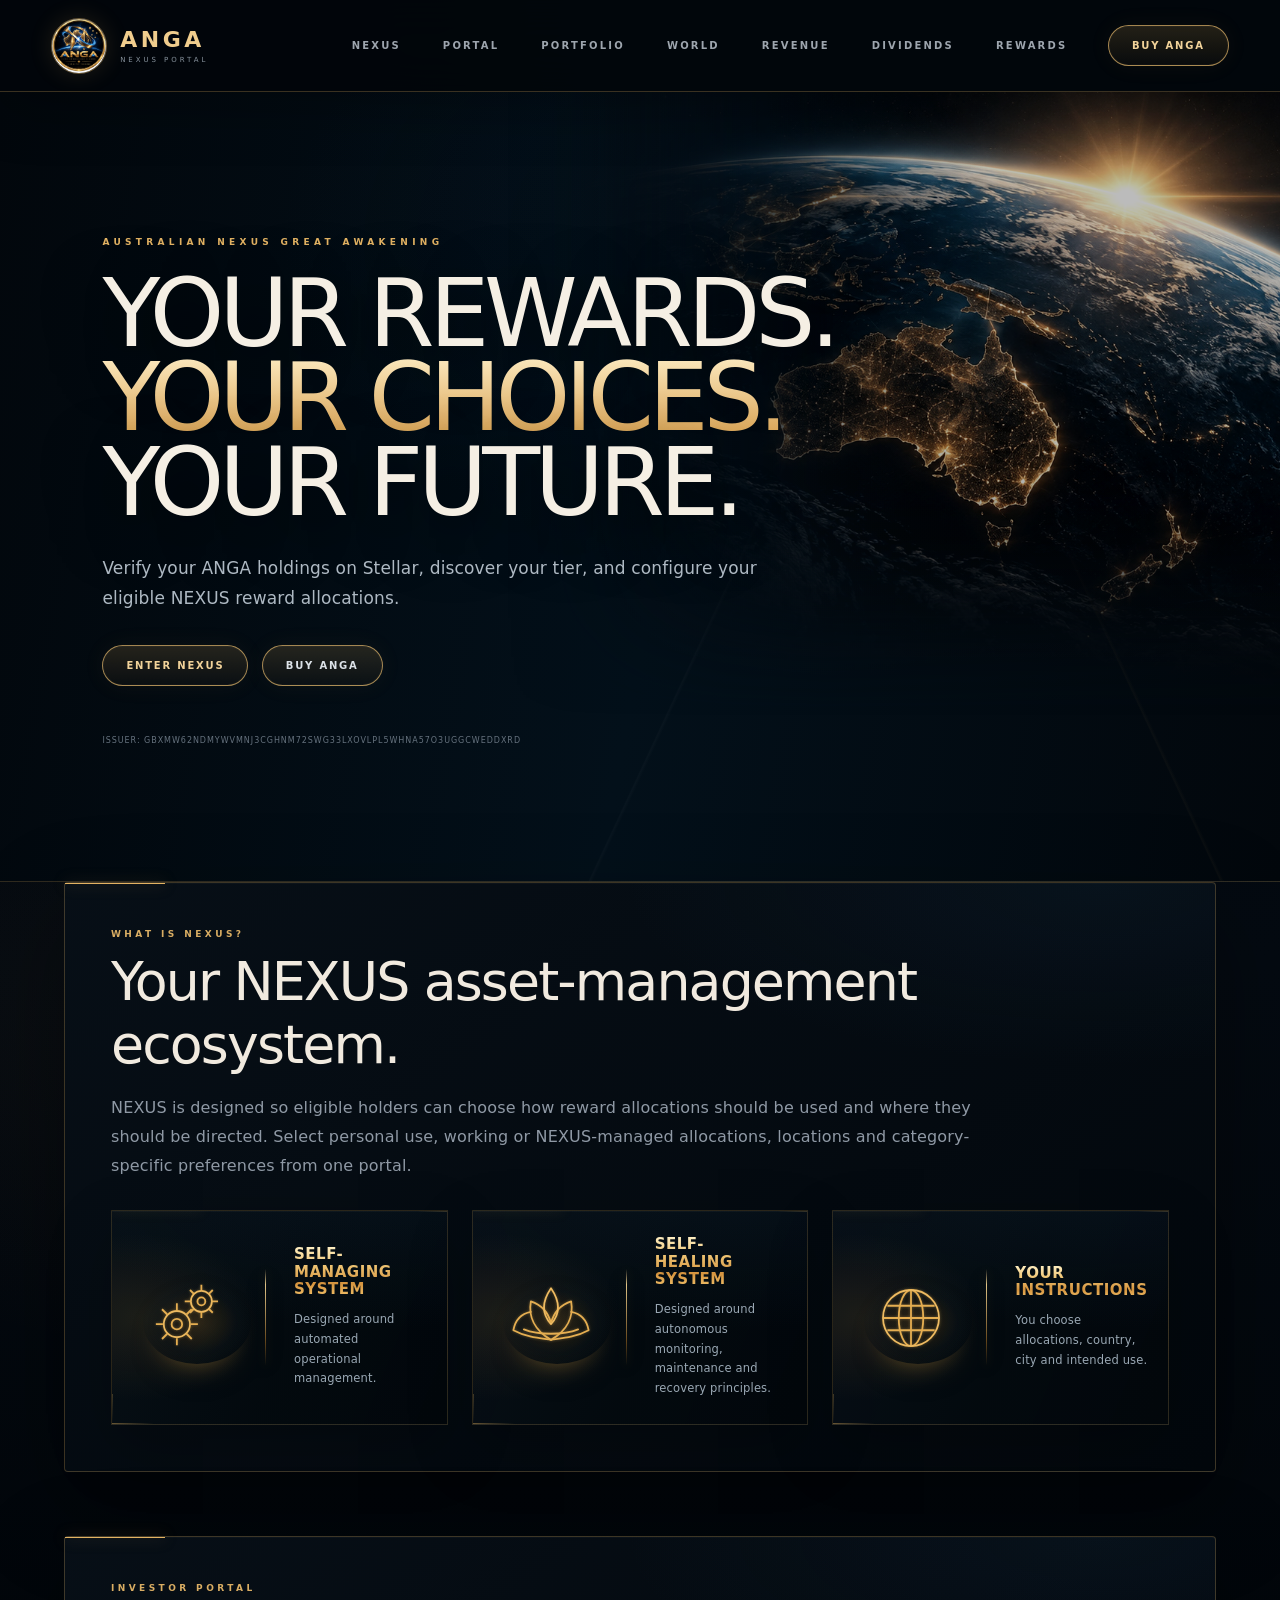
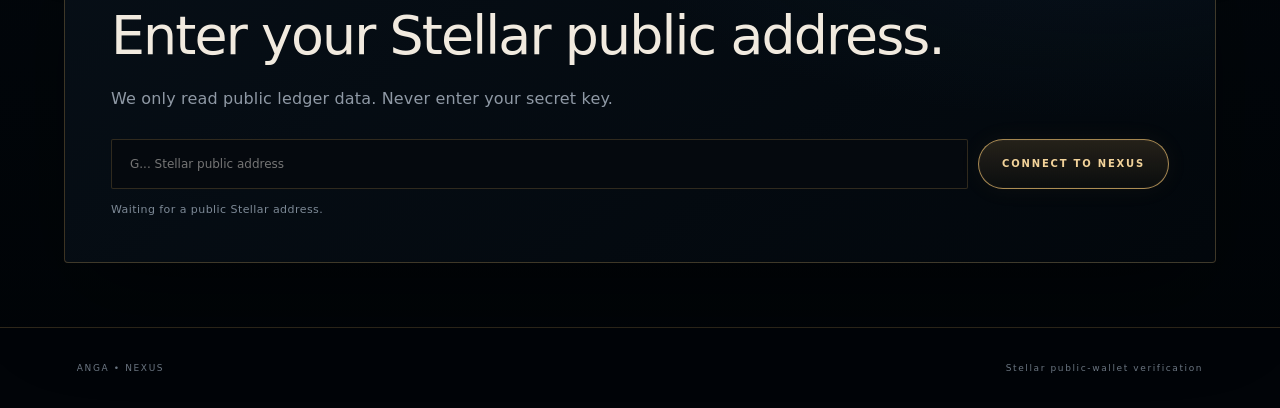
==== commit aca5e6d1: "Add files via upload" ====
--- a/index.html
+++ b/index.html
@@ -1,7 +1,7 @@
 <!doctype html><html><head><meta charset="utf-8"><meta name="viewport" content="width=device-width,initial-scale=1"><title>ANGA • NEXUS Portal</title><link rel="stylesheet" href="styles.css"></head><body>
 <header>
 <a class="brand" href="#top"><img src="assets/anga-logo.png" alt="ANGA logo"><span>ANGA<small>NEXUS PORTAL</small></span></a>
-<nav><a href="#nexus">NEXUS</a><a href="#portal">PORTAL</a><a href="#portfolio">PORTFOLIO</a><a href="#world">WORLD</a><a href="#revenue">REVENUE</a><a href="#rewards">REWARDS</a></nav>
+<nav><a href="#nexus">NEXUS</a><a href="#portal">PORTAL</a><a href="#portfolio">PORTFOLIO</a><a href="#world">WORLD</a><a href="#revenue">REVENUE</a><a href="#dividends">DIVIDENDS</a><a href="#rewards">REWARDS</a></nav>
 <a id="buyTop" class="btn" target="_blank">BUY ANGA</a>
 </header>
 <main><section class="hero">
@@ -13,9 +13,23 @@
 <section id="nexus" class="panel"><span>WHAT IS NEXUS?</span><h2>Your NEXUS asset-management ecosystem.</h2><p>NEXUS is designed so eligible holders can choose how reward allocations should be used and where they should be directed. Select personal use, working or NEXUS-managed allocations, locations and category-specific preferences from one portal.</p><div class="features"><article class="premium-feature"><div class="premium-feature-icon"><svg viewBox="0 0 96 96" aria-hidden="true"><defs><filter id="glowGear"><feGaussianBlur stdDeviation="2.2" result="b"/><feMerge><feMergeNode in="b"/><feMergeNode in="SourceGraphic"/></feMerge></filter></defs><g class="icon-back" fill="none" stroke="currentColor"><circle cx="33" cy="55" r="15"/><circle cx="33" cy="55" r="6"/><path d="M33 31v8M33 71v8M9 55h8M49 55h8M16 38l6 6M44 66l6 6M16 72l6-6M44 44l6-6"/><circle cx="61" cy="29" r="12"/><circle cx="61" cy="29" r="4.5"/><path d="M61 10v7M61 41v7M42 29h7M73 29h7M48 16l5 5M69 37l5 5M48 42l5-5M69 21l5-5"/></g><g class="icon-hi" fill="none" stroke="currentColor" filter="url(#glowGear)"><circle cx="33" cy="55" r="15"/><circle cx="61" cy="29" r="12"/></g></svg></div><div class="premium-feature-copy"><b>SELF-MANAGING SYSTEM</b><p>Designed around automated operational management.</p></div></article><article class="premium-feature"><div class="premium-feature-icon"><svg viewBox="0 0 96 96" aria-hidden="true"><defs><filter id="glowLotus"><feGaussianBlur stdDeviation="2" result="b"/><feMerge><feMergeNode in="b"/><feMergeNode in="SourceGraphic"/></feMerge></filter></defs><g class="icon-back" fill="none" stroke="currentColor" stroke-linejoin="round" stroke-linecap="round"><path d="M48 73C29 62 22 46 25 29c12 4 20 13 23 25 3-12 11-21 23-25 3 17-4 33-23 44Z"/><path d="M48 55c-10-11-11-25 0-41 11 16 10 30 0 41Z"/><path d="M25 41c-11 2-18 10-20 21 15 8 29 9 43 11M71 41c11 2 18 10 20 21-15 8-29 9-43 11"/><path d="M17 61c10 4 20 5 31 5 11 0 21-1 31-5"/></g><path class="icon-hi" d="M48 55c-10-11-11-25 0-41 11 16 10 30 0 41Z" fill="none" stroke="currentColor" filter="url(#glowLotus)"/></svg></div><div class="premium-feature-copy"><b>SELF-HEALING SYSTEM</b><p>Designed around autonomous monitoring, maintenance and recovery principles.</p></div></article><article class="premium-feature"><div class="premium-feature-icon"><svg viewBox="0 0 96 96" aria-hidden="true"><defs><filter id="glowGlobe"><feGaussianBlur stdDeviation="2" result="b"/><feMerge><feMergeNode in="b"/><feMergeNode in="SourceGraphic"/></feMerge></filter></defs><g class="icon-back" fill="none" stroke="currentColor"><circle cx="48" cy="48" r="32"/><ellipse cx="48" cy="48" rx="14" ry="32"/><path d="M16 48h64M21 34h54M21 62h54"/><path d="M48 16v64"/></g><circle class="icon-hi" cx="48" cy="48" r="32" fill="none" stroke="currentColor" filter="url(#glowGlobe)"/></svg></div><div class="premium-feature-copy"><b>YOUR INSTRUCTIONS</b><p>You choose allocations, country, city and intended use.</p></div></article></div></section>
 <section id="portal" class="panel"><span>INVESTOR PORTAL</span><h2>Enter your Stellar public address.</h2><p>We only read public ledger data. Never enter your secret key.</p><div class="lookup"><input id="address" placeholder="G... Stellar public address"><button id="lookup" class="btn">CONNECT TO NEXUS</button></div><div id="status">Waiting for a public Stellar address.</div>
 <div id="dash" class="hidden"><div class="stats"><article><small>ANGA BALANCE</small><b id="balance">0</b></article><article><small>TIER</small><b id="tier">—</b></article><article><small>REWARD CATEGORIES</small><b id="cats">0</b></article><article><small>CONFIGURED</small><b id="configured">0</b></article></div><div class="progress"><b id="tierName"></b><span id="next"></span><i><u id="bar"></u></i></div><div class="income"><small>MONTHLY REVENUE</small><b id="income">$0 – $0</b><p>Based on configured working and managed units.</p></div></div></section>
+<section id="dividends" class="panel hidden premium-suite dividend-center"><span>NEXUS DIVIDEND ACCOUNT</span><h2>Your daily dividend credits.</h2><p>See your current ANGA dividend tier, today’s credit schedule and preview every higher tier. Dividend credits are shown inside your NEXUS investor account and do not require additional Stellar trustlines.</p>
+<div class="dividend-overview">
+  <article class="dividend-tier-card"><small>CURRENT DIVIDEND TIER</small><b id="divTier">—</b><strong id="divTierName">—</strong><em id="divStatus">● AUTOMATIC DAILY CREDITS ACTIVE</em></article>
+  <article><small>ANGA HOLDINGS</small><b id="divBalance">0</b><span id="divRange">—</span></article>
+  <article><small>NEXT DIVIDEND TIER</small><b id="divNext">—</b><span id="divNeeded">—</span></article>
+  <article><small>DAILY ASSETS</small><b>11</b><span>XLM · XRP · USDT · USDC · GOLD · SILVER · S&amp;P 500 · XDC · BTC · ETH · SOL</span></article>
+</div>
+<div class="dividend-progress"><div><small>DIVIDEND TIER PROGRESS</small><b id="divProgressText">0%</b></div><span id="divProgressCaption">—</span><i><u id="divProgressBar"></u></i></div>
+<div class="dividend-head"><div><small id="divModeLabel">YOUR CURRENT DAILY CREDITS</small><h3 id="divPreviewTitle">Current Tier</h3></div><div class="dividend-period"><button data-div-period="1" class="active">DAILY</button><button data-div-period="7">7 DAYS</button><button data-div-period="30">30 DAYS</button></div></div>
+<div id="dividendGrid" class="dividend-grid"></div>
+<div class="tier-simulator"><div class="sim-copy"><span>TIER SIMULATOR</span><h3>Explore every dividend level.</h3><p>Preview what the daily dividend credit schedule looks like at another ANGA tier. Your actual tier always follows your live Stellar ANGA balance.</p></div><div id="divTierButtons" class="div-tier-buttons"></div><div id="divSimSummary" class="div-sim-summary"></div></div>
+<div class="dividend-history"><div class="dividend-history-head"><div><span>DIVIDEND ACCOUNT HISTORY</span><h3>Daily credit ledger.</h3></div><div><small>DAYS CREDITED</small><b id="divDaysCredited">—</b></div></div><div id="divHistoryRows" class="dividend-history-rows"><div class="div-history-empty">Dividend history will appear here after the automatic daily ledger is activated.</div></div></div>
+<div class="dividend-note"><b>ABOUT DIVIDEND CREDITS</b><p>Amounts shown in this Dividend Center are NEXUS account dividend credits according to the displayed tier schedule. The asset names identify the credit category and do not by themselves represent an on-chain transfer or custody of the underlying asset.</p></div>
+</section>
 <section id="portfolio" class="panel hidden premium-suite"><span>NEXUS PORTFOLIO</span><h2>Your NEXUS world at a glance.</h2><p>A consolidated view of your eligible rewards, configured destinations, intended uses and projected working-reward revenue.</p><div class="portfolio-kpis"><article><small>TOTAL ELIGIBLE REWARDS</small><b id="pfTotal">0</b></article><article><small>CONFIGURED CATEGORIES</small><b id="pfConfigured">0</b></article><article><small>DESTINATIONS</small><b id="pfCountries">0</b></article><article><small>WORKING / MANAGED</small><b id="pfWorking">0</b></article></div><div id="portfolioRows" class="portfolio-rows"></div></section>
-<section id="world" class="panel hidden premium-suite"><span>YOUR NEXUS WORLD</span><h2>Reward destination map.</h2><p>Configured destinations appear as gold markers. Add or change a country and city from Manage Reward.</p><div class="world-map"><div class="world-grid"></div><div class="continent c-na">NORTH<br>AMERICA</div><div class="continent c-sa">SOUTH<br>AMERICA</div><div class="continent c-eu">EUROPE</div><div class="continent c-af">AFRICA</div><div class="continent c-as">ASIA</div><div class="continent c-au">AUSTRALIA</div><div id="mapMarkers"></div><div class="map-title"><small>LIVE PORTFOLIO VIEW</small><b id="mapCount">0 DESTINATIONS</b></div></div><div id="mapLegend" class="map-legend"></div></section>
+<section id="world" class="panel hidden premium-suite"><span>YOUR NEXUS WORLD</span><h2>Reward destination map.</h2><p>Configured destinations appear as gold markers. Add or change a country and city from Manage Reward.</p><div class="world-map"><div class="world-grid"></div><div class="map-vignette"></div><svg class="world-silhouette" viewBox="0 0 1200 520" preserveAspectRatio="none" aria-hidden="true"><g class="land"><path d="M1200.0,362.4 L1200.0,364.2 L1197.9,365.1 L1195.8,365.8 L1195.3,364.5 L1197.0,363.8 L1198.0,363.6 L1200.0,362.4 Z M1193.8,367.6 L1194.6,367.0 L1195.7,368.0 L1195.2,369.9 L1193.1,370.4 L1191.3,370.0 L1191.0,368.4 L1192.2,367.2 L1193.8,367.6 Z M0.7,362.3 L0.3,364.0 L0.0,364.2 L0.0,362.4 L0.7,362.3 Z"/><path d="M713.0,308.2 L713.6,308.6 L725.7,315.9 L725.9,318.0 L730.7,321.6 L729.1,326.0 L729.3,328.1 L731.5,329.4 L731.6,330.3 L730.6,332.5 L730.8,333.5 L730.6,335.3 L731.8,337.5 L733.2,341.0 L734.4,341.8 L734.4,341.8 L731.7,343.9 L728.1,345.3 L726.1,345.2 L724.9,346.3 L722.6,346.4 L721.7,346.9 L717.7,345.9 L715.2,346.1 L714.3,341.3 L713.1,339.6 L712.5,338.6 L709.2,337.9 L707.3,336.9 L705.2,336.3 L703.9,335.6 L702.5,334.7 L702.5,334.7 L700.7,330.2 L698.7,328.2 L698.1,326.1 L698.4,324.3 L697.8,321.0 L699.2,320.8 L700.4,319.5 L701.7,317.6 L702.5,316.9 L702.5,315.7 L701.8,314.9 L701.6,313.5 L701.6,313.5 L702.5,313.0 L702.7,310.9 L701.4,308.9 L702.6,308.5 L706.2,308.5 L713.0,308.2 Z"/><path d="M571.1,205.6 L571.1,205.9 L571.1,206.6 L571.0,212.0 L560.1,211.8 L560.2,221.0 L557.1,221.3 L556.3,223.2 L556.9,228.3 L543.8,228.3 L543.1,229.5 L543.3,228.0 L543.3,228.0 L550.8,227.7 L551.2,226.4 L552.6,224.8 L553.7,219.9 L558.3,216.0 L559.9,211.5 L560.9,211.2 L562.0,208.4 L564.8,208.0 L566.0,208.5 L567.5,208.5 L568.6,207.7 L570.7,207.6 L570.6,205.6 L571.1,205.6 Z"/><path d="M190.5,129.1 L190.1,129.1 L183.6,125.6 L181.3,124.0 L175.2,122.5 L173.4,119.4 L173.8,117.2 L169.6,115.6 L169.0,112.7 L165.0,110.1 L164.9,108.3 L164.9,108.3 L166.7,106.6 L166.6,104.3 L161.0,102.0 L157.6,97.9 L155.5,95.4 L152.4,93.7 L150.2,92.3 L148.4,90.4 L145.1,91.6 L141.8,93.6 L138.9,91.2 L136.5,89.7 L133.3,88.7 L130.0,88.6 L130.0,68.1 L130.0,54.8 L130.0,54.8 L136.3,55.7 L141.5,57.4 L145.0,57.7 L147.9,56.2 L152.0,55.1 L156.9,55.6 L161.9,54.0 L167.4,53.1 L169.6,54.6 L172.1,53.7 L172.9,52.1 L175.2,52.4 L180.8,55.7 L185.3,53.2 L185.7,55.9 L189.8,55.4 L191.1,54.3 L195.1,54.5 L200.2,56.0 L208.0,57.3 L212.6,57.9 L215.8,57.7 L220.3,59.5 L215.7,61.3 L221.7,62.1 L230.7,61.7 L233.5,61.0 L237.1,63.2 L240.7,61.4 L237.3,59.8 L239.4,58.6 L243.5,58.5 L246.2,58.1 L248.9,59.0 L252.2,60.9 L255.9,60.6 L261.8,62.2 L267.0,61.7 L271.9,61.7 L271.5,59.5 L274.4,58.9 L279.6,60.1 L279.6,63.5 L281.7,60.6 L284.4,60.7 L285.9,57.1 L282.3,54.9 L278.4,53.5 L278.7,49.5 L282.6,46.9 L287.0,47.5 L290.4,49.1 L294.9,53.1 L292.0,54.9 L298.2,55.6 L298.2,59.3 L302.6,56.5 L306.6,58.8 L305.6,61.4 L308.8,63.8 L312.3,61.2 L314.7,58.2 L314.9,54.2 L319.7,54.5 L324.6,55.0 L329.1,56.8 L329.3,58.6 L326.8,60.5 L329.1,62.4 L328.7,64.2 L322.2,66.7 L317.5,67.2 L314.1,66.1 L313.1,67.9 L309.9,71.0 L308.9,72.5 L305.1,75.0 L300.3,75.2 L297.7,76.7 L297.4,79.0 L293.6,79.5 L289.5,82.4 L285.9,86.4 L284.6,89.3 L284.4,93.4 L289.3,94.0 L290.8,97.4 L292.3,100.1 L297.0,99.4 L303.2,100.9 L306.5,102.3 L308.9,104.0 L313.1,105.0 L316.6,106.5 L322.1,106.7 L325.8,107.1 L325.2,110.2 L326.2,113.8 L328.7,117.8 L333.6,121.2 L336.2,120.0 L338.0,116.3 L336.3,110.7 L333.9,108.8 L339.2,107.1 L343.0,104.6 L344.9,102.1 L344.6,99.7 L342.3,96.6 L338.3,93.9 L342.2,90.2 L340.8,86.9 L339.6,81.3 L342.0,80.5 L347.7,81.5 L351.1,81.8 L353.9,80.9 L357.0,82.1 L361.1,84.2 L362.1,85.6 L368.0,85.8 L367.9,88.9 L369.0,93.4 L372.1,94.0 L374.5,96.1 L379.3,94.1 L382.5,90.1 L384.7,88.5 L387.3,91.7 L391.7,96.2 L395.3,100.5 L394.0,102.8 L398.4,104.8 L401.4,106.9 L406.7,107.8 L408.9,108.9 L410.2,112.0 L412.8,112.4 L414.1,113.8 L414.4,117.8 L412.0,119.2 L409.6,120.4 L404.1,121.7 L399.9,124.6 L394.3,125.2 L387.1,124.5 L382.1,124.4 L378.7,124.7 L375.9,127.3 L371.6,128.9 L366.8,133.6 L363.0,136.9 L365.8,136.3 L371.2,131.6 L378.2,128.6 L383.1,128.3 L386.1,130.0 L382.9,132.4 L384.0,136.3 L385.1,139.0 L389.4,140.8 L394.9,140.3 L398.3,136.2 L398.5,138.8 L400.7,140.1 L396.5,142.5 L389.2,144.6 L385.8,146.1 L382.1,148.7 L379.6,148.4 L379.5,145.4 L385.2,142.4 L379.9,142.5 L376.2,143.0 L374.0,140.9 L374.0,136.0 L372.6,135.0 L370.3,135.6 L369.2,134.7 L366.7,137.4 L365.6,140.2 L364.5,141.8 L363.1,142.4 L362.0,142.5 L361.6,143.4 L355.5,143.4 L350.4,143.4 L348.9,144.1 L345.4,146.7 L345.0,147.0 L343.9,148.4 L340.9,148.4 L337.6,148.4 L336.1,148.9 L336.6,149.7 L336.9,150.7 L336.9,151.1 L332.5,152.9 L329.1,153.5 L325.2,155.4 L324.4,155.4 L323.2,154.8 L322.9,154.3 L322.9,153.9 L323.7,152.7 L325.2,150.7 L326.2,148.6 L325.5,145.5 L324.8,142.2 L321.4,140.5 L321.8,139.9 L321.3,139.4 L320.4,139.4 L319.7,138.9 L319.5,138.0 L318.9,138.4 L318.0,138.3 L318.2,137.9 L317.4,137.6 L317.1,136.6 L314.5,135.5 L311.8,134.3 L308.5,132.9 L305.4,131.6 L302.4,132.6 L301.3,132.7 L297.2,131.7 L294.5,132.2 L291.3,131.1 L287.9,130.5 L285.6,130.3 L284.5,129.7 L283.9,127.7 L282.8,127.7 L282.8,129.1 L275.9,129.1 L264.5,129.1 L253.2,129.1 L243.2,129.1 L233.2,129.1 L223.3,129.1 L213.2,129.1 L209.9,129.1 L200.0,129.1 L190.5,129.1 L190.5,129.1 Z M320.0,80.9 L322.5,79.2 L327.1,79.2 L327.0,79.9 L323.1,81.9 L320.8,81.8 L320.0,80.9 Z M334.1,43.7 L330.4,41.8 L330.6,40.5 L332.2,40.3 L339.8,40.7 L345.5,42.7 L345.8,43.7 L342.3,43.6 L338.7,43.5 L335.0,44.0 L334.1,43.7 Z M332.3,82.2 L333.6,81.1 L334.9,81.2 L335.8,81.9 L334.5,83.8 L333.0,83.5 L332.1,82.4 L332.3,82.2 Z M288.0,35.9 L286.1,37.3 L281.3,37.1 L277.3,36.1 L279.0,34.5 L283.8,33.5 L286.7,34.8 L288.0,35.9 Z M287.2,26.8 L285.7,26.9 L279.4,26.7 L278.5,25.7 L285.3,25.7 L287.6,26.4 L287.2,26.8 Z M277.5,22.4 L281.5,23.6 L280.6,24.9 L275.6,25.6 L272.9,24.8 L271.5,23.5 L271.2,22.0 L275.5,22.1 L277.5,22.4 Z M306.2,38.0 L300.8,37.6 L291.9,36.4 L290.8,34.5 L290.4,32.7 L287.0,31.1 L280.1,30.7 L276.3,29.6 L277.5,28.1 L284.4,28.3 L288.1,29.5 L294.6,29.5 L297.5,30.7 L296.8,32.0 L300.6,32.8 L302.7,33.7 L307.2,33.8 L312.1,34.1 L317.4,33.4 L324.2,33.0 L329.6,33.3 L333.1,34.7 L333.9,36.1 L331.8,37.1 L326.8,37.9 L322.6,37.4 L313.0,38.0 L306.2,38.0 Z M229.1,24.6 L233.8,25.1 L232.7,26.2 L226.5,27.2 L221.6,26.1 L224.3,24.9 L229.1,24.6 Z M230.1,22.2 L234.5,22.9 L230.4,23.6 L224.9,23.6 L224.9,23.1 L228.3,22.1 L230.1,22.2 Z M414.7,120.8 L412.9,123.1 L410.7,126.2 L412.9,125.0 L415.1,125.7 L413.9,127.0 L416.9,128.0 L418.4,127.1 L421.7,128.2 L420.7,130.8 L423.0,130.2 L423.5,132.1 L424.5,134.4 L423.1,137.5 L421.6,137.6 L419.4,137.0 L420.1,134.0 L419.2,133.6 L415.3,136.7 L413.3,136.6 L415.7,134.9 L412.5,134.0 L408.9,134.2 L402.4,134.1 L401.9,133.1 L404.0,131.8 L402.6,130.8 L405.4,128.7 L408.8,122.9 L410.9,120.9 L413.8,119.7 L415.3,119.8 L414.7,120.8 Z M320.4,71.3 L324.0,72.6 L327.9,73.7 L328.2,75.4 L330.6,75.1 L333.0,76.3 L330.0,77.4 L324.8,76.6 L323.0,74.9 L319.7,76.9 L314.9,78.7 L313.8,76.6 L309.3,77.0 L312.2,75.2 L312.6,72.4 L313.7,69.1 L316.1,69.4 L316.7,70.9 L318.5,70.4 L320.4,71.3 Z M337.4,45.4 L340.6,43.9 L348.0,45.7 L352.6,47.5 L353.0,49.0 L359.2,48.2 L362.7,50.5 L370.7,51.9 L373.6,53.4 L376.8,56.7 L370.6,58.4 L378.5,60.7 L383.8,61.5 L388.6,64.8 L393.8,65.0 L392.8,67.6 L386.9,71.7 L382.8,70.2 L377.6,66.7 L373.3,67.2 L372.9,69.3 L376.4,71.3 L380.9,73.0 L382.3,73.9 L384.4,77.5 L383.3,80.1 L379.1,79.1 L370.7,76.2 L375.4,79.3 L378.9,81.5 L379.4,82.7 L370.4,81.3 L363.3,79.2 L359.2,77.5 L360.4,76.5 L355.4,74.6 L350.6,72.9 L350.6,73.9 L341.0,74.5 L338.1,73.3 L340.3,70.6 L346.6,70.6 L353.5,70.1 L352.4,68.8 L353.5,67.0 L357.8,63.5 L356.9,61.9 L355.6,60.7 L350.5,59.0 L343.8,57.8 L345.9,56.8 L342.4,54.6 L339.4,54.4 L336.8,53.2 L335.0,54.3 L329.0,54.7 L316.9,53.9 L309.8,52.9 L304.4,52.3 L301.6,51.1 L305.1,49.4 L300.4,49.4 L299.3,45.8 L301.9,42.6 L305.3,41.1 L313.9,40.2 L311.5,42.5 L314.1,44.7 L317.2,41.8 L325.6,40.3 L331.3,44.1 L330.8,46.4 L337.4,45.4 Z M285.0,39.0 L291.9,39.1 L298.3,40.0 L293.3,43.2 L289.3,43.9 L285.8,46.5 L282.0,46.4 L279.9,43.2 L279.9,41.5 L281.7,39.9 L285.0,39.0 Z M190.5,31.9 L190.5,31.9 L196.1,29.2 L203.0,26.9 L208.1,26.9 L212.7,26.4 L212.2,29.1 L209.6,30.4 L206.5,30.6 L200.3,32.1 L195.0,32.6 L190.5,31.9 Z M157.6,111.0 L160.8,110.7 L159.8,114.8 L162.7,117.7 L161.4,117.7 L159.4,116.1 L158.2,114.4 L156.5,113.3 L155.9,111.7 L156.1,110.6 L157.6,111.0 Z M248.4,20.4 L254.9,20.9 L263.9,22.2 L266.5,23.9 L267.8,25.4 L262.3,25.0 L256.8,23.9 L249.4,23.7 L252.6,22.7 L248.6,21.8 L248.4,20.4 Z M188.3,130.9 L186.6,131.4 L181.1,129.7 L180.2,128.5 L177.2,127.2 L176.6,126.2 L173.1,125.5 L171.9,123.6 L172.1,122.8 L175.6,123.5 L177.7,124.1 L180.8,124.5 L181.9,125.7 L183.6,127.4 L186.9,128.9 L188.3,130.9 Z M194.9,37.8 L199.6,38.6 L208.1,38.8 L211.4,39.8 L215.0,41.3 L210.8,42.2 L202.6,44.8 L198.5,47.3 L198.5,48.8 L189.7,50.6 L187.9,49.0 L180.2,47.1 L181.7,45.6 L184.0,43.0 L186.9,40.6 L183.6,38.4 L194.9,37.8 Z M240.6,32.8 L243.6,32.2 L247.1,32.4 L247.7,34.1 L245.6,35.8 L234.3,36.4 L225.9,38.0 L220.9,38.0 L220.4,36.9 L227.4,35.3 L212.3,35.7 L207.6,35.1 L212.2,31.6 L215.3,30.6 L224.7,31.8 L230.6,33.9 L236.4,34.2 L231.7,30.7 L234.7,29.4 L238.2,29.8 L239.3,31.6 L240.6,32.8 Z M244.9,42.8 L248.7,44.2 L250.8,47.7 L251.8,50.2 L257.4,52.0 L263.4,53.7 L263.0,55.3 L257.6,55.6 L259.7,57.0 L258.6,58.3 L252.5,57.7 L246.8,56.7 L242.9,57.0 L236.7,58.2 L228.2,58.7 L222.3,59.0 L220.5,57.4 L215.9,56.4 L213.0,56.8 L208.9,53.9 L211.1,53.6 L216.2,52.9 L220.9,53.1 L225.3,52.5 L218.8,51.6 L211.7,51.9 L207.0,51.9 L205.2,50.5 L213.0,49.1 L207.8,49.1 L202.0,48.2 L204.8,45.5 L207.1,44.1 L216.0,41.9 L219.4,42.6 L217.8,44.3 L225.2,43.2 L229.8,45.0 L233.6,43.2 L236.6,44.3 L239.4,47.9 L241.0,46.4 L238.7,42.7 L241.6,42.2 L244.9,42.8 Z M265.2,44.1 L261.5,41.7 L265.5,40.0 L269.5,40.8 L275.4,40.3 L276.3,41.3 L273.2,43.1 L278.2,44.6 L277.6,47.8 L272.1,49.2 L268.9,48.9 L266.6,47.6 L258.3,44.8 L258.4,43.6 L265.2,44.1 Z M244.7,40.9 L249.1,40.7 L251.7,41.5 L248.7,43.9 L243.5,41.4 L244.7,40.9 Z M271.7,29.7 L274.2,31.4 L274.3,33.2 L272.8,35.9 L267.3,36.2 L263.7,35.7 L263.8,33.6 L258.3,33.8 L258.1,31.1 L261.7,31.2 L266.7,30.0 L271.4,30.2 L271.7,29.7 Z M279.9,15.8 L282.3,14.7 L285.7,14.4 L284.2,13.6 L292.0,13.4 L296.2,15.3 L301.8,16.1 L307.3,16.8 L309.9,19.2 L314.0,20.3 L309.4,21.4 L303.2,24.1 L297.3,24.3 L290.4,23.9 L286.8,22.4 L286.9,21.1 L289.5,20.2 L283.4,20.2 L279.7,19.0 L277.6,17.4 L279.9,15.8 Z M294.7,11.1 L299.7,10.5 L303.6,10.3 L310.1,9.8 L315.0,8.4 L319.1,8.6 L322.7,9.6 L325.3,7.7 L329.7,7.1 L335.6,6.7 L345.8,6.6 L347.6,6.9 L357.2,6.3 L364.4,6.6 L371.7,6.8 L380.6,7.1 L387.7,7.5 L393.8,8.5 L393.7,9.5 L385.6,11.0 L377.5,11.7 L374.5,12.5 L381.7,12.5 L373.9,14.7 L368.4,15.7 L362.7,18.6 L355.9,19.2 L353.7,20.0 L343.6,20.4 L348.2,20.8 L345.9,21.4 L348.7,23.2 L345.5,24.4 L340.4,25.5 L338.8,26.9 L334.1,27.9 L334.6,28.7 L340.3,28.6 L340.4,29.5 L331.5,31.6 L322.8,30.6 L313.0,31.2 L308.0,30.8 L301.7,30.6 L301.3,28.9 L307.4,28.1 L305.8,25.5 L307.8,25.2 L316.7,26.8 L312.2,24.5 L306.8,23.8 L309.5,22.4 L315.4,21.5 L316.4,20.3 L311.6,18.9 L310.2,17.0 L319.3,17.2 L322.0,17.6 L327.2,16.3 L319.7,15.9 L308.0,16.1 L302.1,14.9 L299.3,13.4 L295.4,12.4 L294.7,11.1 Z M349.3,63.0 L347.1,64.0 L343.4,64.2 L342.5,62.4 L344.0,60.4 L347.0,59.9 L349.6,60.9 L349.7,62.5 L349.3,63.0 Z M279.1,55.6 L281.2,57.0 L279.1,58.3 L274.6,57.2 L271.9,57.6 L267.3,55.9 L270.3,54.8 L272.6,53.3 L276.1,54.3 L278.1,54.9 L279.1,55.6 Z M384.9,126.0 L386.1,125.7 L390.5,126.6 L393.9,128.1 L394.0,128.7 L392.4,128.8 L388.0,127.7 L384.9,126.0 Z M386.6,136.1 L387.8,137.9 L390.2,138.4 L393.3,138.3 L391.7,139.7 L390.4,140.0 L386.2,138.5 L385.4,137.3 L386.6,136.1 Z"/><path d="M190.5,129.1 L200.0,129.1 L209.9,129.1 L213.2,129.1 L223.3,129.1 L233.2,129.1 L243.2,129.1 L253.2,129.1 L264.5,129.1 L275.9,129.1 L282.8,129.1 L282.8,127.7 L283.9,127.7 L284.5,129.7 L285.6,130.3 L287.9,130.5 L291.3,131.1 L294.5,132.2 L297.2,131.7 L301.3,132.7 L302.4,132.6 L305.4,131.6 L308.5,132.9 L311.8,134.3 L314.5,135.5 L317.1,136.6 L317.4,137.6 L318.2,137.9 L318.0,138.3 L318.9,138.4 L319.5,138.0 L319.7,138.9 L320.4,139.4 L321.3,139.4 L321.8,139.9 L321.4,140.5 L324.8,142.2 L325.5,145.5 L326.2,148.6 L325.2,150.7 L323.7,152.7 L322.9,153.9 L322.9,154.3 L323.2,154.8 L324.4,155.4 L325.2,155.4 L329.1,153.5 L332.5,152.9 L336.9,151.1 L336.9,150.7 L336.6,149.7 L336.1,148.9 L337.6,148.4 L340.9,148.4 L343.9,148.4 L345.0,147.0 L345.4,146.7 L348.9,144.1 L350.4,143.4 L355.5,143.4 L361.6,143.4 L362.0,142.5 L363.1,142.4 L364.5,141.8 L365.6,140.2 L366.7,137.4 L369.2,134.7 L370.3,135.6 L372.6,135.0 L374.0,136.0 L374.0,140.9 L376.2,143.0 L376.8,144.1 L373.2,145.9 L369.8,147.1 L366.3,148.2 L364.5,150.3 L364.0,151.1 L363.9,153.0 L365.0,154.9 L366.4,155.0 L366.1,153.7 L367.1,154.5 L366.8,155.5 L364.5,156.1 L362.9,156.0 L360.5,156.6 L359.0,156.8 L357.1,157.0 L354.3,158.0 L359.2,157.4 L360.2,158.0 L355.5,159.1 L353.4,159.1 L353.5,158.7 L352.5,159.7 L353.5,159.8 L352.7,162.4 L350.3,165.2 L350.1,164.3 L349.3,164.1 L348.2,163.2 L348.9,165.1 L349.8,165.7 L349.8,167.1 L348.7,168.5 L346.9,171.4 L346.6,171.2 L347.6,168.8 L345.9,167.4 L345.5,164.4 L344.9,166.0 L345.6,168.3 L343.4,167.7 L345.7,168.8 L345.8,172.3 L346.8,172.5 L347.1,173.7 L347.6,177.3 L345.5,180.0 L342.0,181.1 L339.8,183.2 L338.2,183.4 L336.5,184.7 L336.0,185.9 L332.3,188.2 L330.5,189.9 L328.9,192.1 L328.4,194.6 L329.0,197.1 L330.1,200.2 L331.5,202.7 L331.6,204.3 L333.1,208.4 L333.0,210.8 L332.9,212.2 L332.1,214.4 L331.1,214.9 L329.4,214.5 L328.9,212.9 L327.6,212.1 L325.9,209.0 L324.3,206.2 L323.8,204.8 L324.5,202.4 L323.6,200.5 L321.0,197.5 L319.7,196.9 L316.3,198.5 L315.7,198.4 L314.1,196.7 L312.0,195.8 L308.2,196.3 L305.3,195.9 L302.7,196.1 L301.4,196.7 L302.0,197.6 L301.9,199.1 L302.6,199.8 L302.0,200.3 L300.7,199.7 L299.5,200.4 L297.1,200.3 L294.6,198.4 L291.7,198.8 L289.2,198.0 L287.2,198.3 L284.4,199.1 L281.3,201.8 L278.0,203.3 L276.2,205.0 L275.4,206.6 L275.4,209.1 L275.6,210.8 L276.2,212.1 L274.9,212.2 L272.5,211.4 L269.9,210.3 L269.0,208.6 L268.3,206.1 L266.3,204.0 L265.1,201.9 L263.5,199.5 L261.1,198.0 L258.4,198.1 L256.3,200.9 L253.5,199.9 L251.8,198.8 L251.0,196.8 L249.9,194.9 L247.9,193.4 L246.2,192.2 L245.0,190.9 L239.2,190.9 L239.2,192.4 L236.5,192.4 L229.9,192.5 L222.3,189.9 L217.3,188.2 L217.6,187.5 L213.4,187.9 L209.6,188.1 L209.0,186.3 L206.9,184.3 L205.3,183.8 L204.9,182.8 L203.1,182.6 L201.9,181.6 L198.8,181.3 L197.9,180.7 L197.5,178.7 L194.3,175.1 L191.5,170.2 L191.6,169.3 L190.2,168.1 L187.6,165.1 L187.1,162.2 L185.3,160.3 L186.1,157.3 L186.0,154.2 L184.9,151.5 L186.2,148.1 L186.6,144.8 L187.0,141.6 L186.4,136.8 L185.3,133.7 L184.4,132.0 L184.8,131.3 L189.6,132.5 L191.4,135.9 L192.2,135.0 L191.7,132.0 L190.5,129.1 L190.5,129.1 Z M82.0,232.8 L82.6,233.1 L83.1,233.6 L84.0,234.9 L83.9,235.1 L82.6,235.8 L81.5,236.4 L81.0,237.0 L80.2,236.5 L80.3,235.5 L79.8,234.2 L79.9,233.8 L80.5,233.2 L80.3,232.5 L80.5,232.1 L80.7,232.2 L82.0,232.8 Z M80.0,230.4 L79.7,230.8 L78.6,231.1 L78.0,230.3 L77.7,230.0 L77.6,229.8 L78.0,229.5 L79.1,229.8 L80.0,230.4 Z M77.5,228.9 L77.4,229.3 L75.6,229.2 L75.8,228.7 L77.5,228.9 Z M73.2,226.9 L73.5,227.2 L74.5,228.4 L74.3,228.6 L74.1,228.5 L72.9,228.4 L72.5,227.6 L72.4,227.4 L73.2,226.9 Z M68.8,225.2 L68.8,226.0 L68.5,226.4 L67.3,225.7 L67.5,225.4 L68.0,225.1 L68.8,225.2 Z M45.1,88.3 L47.8,88.6 L48.1,90.0 L46.0,90.5 L43.8,89.9 L41.8,88.9 L45.1,88.3 Z M89.2,96.9 L91.5,97.2 L92.9,98.3 L90.0,100.0 L86.6,101.4 L84.9,100.4 L84.4,98.8 L87.5,97.5 L89.2,96.9 Z M130.0,54.8 L130.0,54.8 L130.0,68.1 L130.0,88.6 L133.3,88.7 L136.5,89.7 L138.9,91.2 L141.8,93.6 L145.1,91.6 L148.4,90.4 L150.2,92.3 L152.4,93.7 L155.5,95.4 L157.6,97.9 L161.0,102.0 L166.6,104.3 L166.7,106.6 L164.9,108.3 L164.9,108.3 L164.9,108.3 L163.0,106.9 L160.1,105.8 L159.2,102.7 L154.9,99.8 L153.1,96.4 L149.9,96.2 L144.6,96.1 L140.7,95.0 L133.8,91.3 L130.6,90.6 L124.8,89.4 L120.1,89.7 L113.6,88.0 L109.6,86.5 L105.9,87.2 L106.6,89.7 L104.8,90.0 L100.9,90.7 L98.0,91.9 L94.3,92.7 L93.8,90.6 L95.3,87.1 L98.8,85.9 L97.9,85.0 L93.7,87.0 L91.4,89.4 L86.6,92.0 L89.0,93.7 L85.9,96.3 L82.3,97.8 L79.0,98.9 L78.1,100.5 L72.9,102.3 L71.9,104.0 L68.0,105.6 L65.7,105.3 L62.6,106.3 L59.2,107.5 L56.4,108.7 L50.7,109.7 L50.2,109.1 L53.8,107.4 L57.1,106.3 L60.7,104.4 L64.8,104.0 L66.4,102.5 L71.1,100.4 L71.8,99.6 L74.3,98.4 L74.8,95.7 L76.5,93.5 L72.7,94.6 L71.6,94.0 L69.8,95.3 L67.6,93.5 L66.7,94.8 L65.5,93.0 L62.1,94.4 L60.1,94.4 L59.8,92.3 L60.4,91.0 L58.3,89.7 L53.9,90.4 L51.1,88.7 L48.8,87.8 L48.8,85.8 L46.3,84.3 L47.6,82.2 L50.3,80.2 L51.5,78.4 L54.2,78.1 L56.4,78.7 L59.1,77.0 L61.6,77.3 L64.1,76.1 L63.5,74.5 L61.6,73.9 L64.1,72.5 L62.0,72.5 L58.5,73.3 L57.5,74.1 L54.8,73.3 L50.1,73.7 L45.2,72.8 L43.8,71.4 L39.6,69.3 L44.3,67.8 L51.8,66.1 L54.5,66.1 L54.0,67.9 L61.1,67.7 L58.4,65.5 L54.3,64.1 L51.9,62.3 L48.7,60.8 L44.1,59.7 L46.0,57.8 L51.9,57.7 L56.1,56.0 L56.9,54.3 L60.3,52.6 L63.6,52.2 L69.9,50.6 L72.9,50.8 L78.1,48.9 L83.1,49.7 L85.5,51.3 L87.0,50.6 L92.6,50.8 L92.4,51.6 L97.5,52.3 L100.9,51.9 L108.0,53.0 L114.4,53.4 L116.9,53.8 L121.4,53.2 L126.4,54.3 L130.0,54.8 L130.0,54.8 Z M27.6,76.1 L29.6,76.8 L31.7,76.4 L34.4,77.4 L37.7,77.8 L37.4,78.2 L34.9,79.0 L32.4,78.2 L31.1,77.5 L28.2,77.8 L27.4,77.4 L27.6,76.1 Z"/><path d="M891.2,128.3 L888.7,130.7 L885.9,131.1 L885.7,134.7 L883.9,136.3 L877.3,135.1 L874.9,141.5 L873.2,142.3 L866.6,143.7 L869.6,150.0 L867.3,150.9 L867.5,153.0 L865.5,152.4 L863.8,151.1 L858.9,150.8 L853.3,150.7 L852.1,151.1 L847.4,149.6 L845.5,150.3 L845.0,152.4 L839.5,151.2 L837.3,151.7 L836.5,153.3 L834.6,153.9 L830.2,156.4 L828.8,159.0 L827.5,159.0 L826.6,157.3 L822.4,157.2 L821.7,154.3 L820.1,154.2 L820.3,150.6 L816.3,148.0 L810.6,148.3 L806.7,148.8 L803.5,145.6 L800.8,144.2 L795.6,141.7 L795.0,141.3 L786.4,143.5 L786.6,156.7 L784.9,156.9 L782.5,154.0 L780.3,153.0 L776.5,153.8 L775.0,155.0 L774.8,154.1 L775.6,152.6 L775.0,151.4 L771.1,150.1 L769.6,146.9 L767.8,146.0 L767.7,144.8 L770.9,145.2 L771.1,142.6 L773.9,142.0 L776.8,142.5 L777.4,139.0 L776.8,136.8 L773.5,137.0 L770.6,136.1 L766.8,137.7 L763.7,138.4 L762.0,137.9 L762.3,136.0 L760.2,133.6 L757.7,133.7 L754.9,131.3 L756.8,128.6 L755.8,127.8 L758.5,123.9 L761.9,126.0 L762.3,123.3 L769.2,119.4 L774.4,119.4 L781.8,121.8 L785.7,123.3 L789.3,121.8 L794.5,121.7 L798.8,123.6 L799.8,122.5 L804.5,122.7 L805.3,121.0 L799.9,118.5 L803.1,116.7 L802.5,115.8 L805.7,114.8 L803.3,112.4 L804.8,111.1 L817.3,109.9 L818.9,109.0 L827.2,107.7 L830.2,106.2 L836.2,107.0 L837.3,110.7 L840.7,109.8 L845.0,111.0 L844.8,113.0 L847.9,112.8 L856.3,109.4 L855.1,110.5 L859.3,113.3 L866.8,122.4 L868.6,120.5 L873.2,122.6 L877.9,121.7 L879.8,122.3 L881.4,124.4 L883.7,125.1 L885.1,126.6 L889.4,126.1 L891.2,128.3 Z"/><path d="M786.6,156.7 L786.4,143.5 L795.0,141.3 L795.6,141.7 L800.8,144.2 L803.5,145.6 L806.7,148.8 L810.6,148.3 L816.3,148.0 L820.3,150.6 L820.1,154.2 L821.7,154.3 L822.4,157.2 L826.6,157.3 L827.5,159.0 L828.8,159.0 L830.2,156.4 L834.6,153.9 L836.5,153.3 L837.5,153.6 L834.7,155.9 L837.2,157.3 L839.6,156.4 L843.5,158.3 L839.2,160.9 L836.7,160.5 L835.3,160.6 L834.9,159.6 L835.6,157.9 L831.1,158.8 L830.0,161.1 L828.5,163.1 L825.7,162.9 L824.8,164.5 L827.3,165.3 L828.0,168.0 L826.1,171.6 L823.6,170.9 L821.7,170.8 L821.8,168.6 L817.4,167.1 L813.9,165.4 L811.7,163.7 L807.9,161.2 L806.3,157.5 L805.2,156.8 L801.6,157.0 L800.3,156.3 L799.9,153.4 L795.4,151.5 L792.6,153.6 L789.8,154.8 L790.3,156.6 L786.6,156.7 Z"/><path d="M1070.0,314.2 L1075.8,316.6 L1081.9,318.7 L1084.2,320.5 L1086.1,322.3 L1086.6,324.4 L1092.2,326.6 L1093.0,328.5 L1089.9,328.9 L1090.6,331.3 L1093.6,333.7 L1095.8,337.5 L1097.7,337.4 L1097.6,338.9 L1100.1,339.6 L1099.1,340.2 L1102.7,341.7 L1102.3,342.8 L1100.1,343.0 L1099.3,342.1 L1096.4,341.7 L1093.0,341.2 L1090.5,338.9 L1088.6,336.9 L1086.8,333.8 L1082.5,332.2 L1079.7,333.2 L1077.6,334.4 L1078.0,337.0 L1075.4,338.3 L1073.6,337.7 L1070.1,337.5 L1070.1,325.8 L1070.0,314.2 Z M1108.8,318.0 L1110.1,319.1 L1110.5,321.0 L1109.4,321.9 L1108.8,319.8 L1108.0,318.4 L1106.5,317.2 L1104.6,315.7 L1102.2,314.7 L1103.1,313.8 L1104.9,314.8 L1106.1,315.6 L1107.5,316.4 L1108.8,318.0 Z M1104.3,325.8 L1102.5,326.6 L1100.8,327.5 L1099.0,327.5 L1096.3,326.4 L1094.4,325.4 L1094.7,324.3 L1097.7,324.9 L1099.5,324.6 L1100.0,322.9 L1100.5,322.8 L1100.8,324.7 L1102.7,324.4 L1103.6,323.2 L1105.5,321.9 L1105.1,319.8 L1107.1,319.7 L1107.8,320.3 L1107.7,322.3 L1106.6,324.5 L1104.9,324.8 L1104.3,325.8 Z M1115.9,324.0 L1116.9,324.8 L1118.5,327.1 L1120.1,328.3 L1119.6,329.3 L1118.7,329.6 L1117.2,328.3 L1115.8,326.0 L1115.0,323.3 L1115.5,322.9 L1115.9,324.0 Z"/><path d="M1070.0,314.2 L1070.1,325.8 L1070.1,337.5 L1067.1,334.6 L1063.8,333.9 L1062.9,334.9 L1058.7,335.0 L1060.1,332.1 L1062.2,331.1 L1061.4,327.2 L1059.8,324.2 L1053.3,321.1 L1050.5,320.8 L1045.5,317.5 L1044.6,319.3 L1043.3,319.6 L1042.5,318.3 L1042.5,316.7 L1040.0,314.9 L1043.6,313.7 L1045.9,313.7 L1045.7,312.8 L1040.8,312.8 L1039.5,310.6 L1036.5,310.0 L1035.1,308.2 L1039.6,307.3 L1041.3,306.2 L1046.6,307.6 L1047.1,309.0 L1048.1,314.8 L1051.5,316.9 L1054.3,313.1 L1058.1,310.9 L1061.1,310.9 L1063.9,312.2 L1066.4,313.5 L1070.0,314.2 Z M1016.6,336.7 L1016.9,337.4 L1017.0,338.5 L1014.8,341.2 L1011.9,342.0 L1011.5,341.6 L1011.8,340.3 L1013.3,338.1 L1016.6,336.7 Z M1047.4,329.6 L1047.0,326.9 L1047.6,325.6 L1048.3,324.4 L1049.1,325.4 L1049.1,327.1 L1047.4,329.6 Z M992.9,290.0 L991.0,293.2 L993.5,296.6 L992.9,298.3 L996.7,301.6 L992.7,302.0 L991.6,304.5 L991.7,307.7 L988.5,310.2 L988.4,313.7 L987.2,319.2 L986.7,317.9 L982.9,319.6 L981.6,317.4 L979.2,317.2 L977.5,316.0 L973.6,317.3 L972.3,315.6 L970.2,315.8 L967.4,315.3 L966.9,310.5 L965.2,309.5 L963.6,306.5 L963.2,303.3 L963.6,300.0 L965.5,297.6 L966.1,300.0 L968.4,302.1 L970.5,301.3 L972.7,301.6 L974.6,299.8 L976.2,299.5 L979.4,300.5 L982.1,299.7 L983.8,294.7 L985.1,293.5 L986.2,289.4 L990.1,289.4 L992.9,290.0 Z M1031.2,314.9 L1034.9,315.9 L1036.1,318.7 L1033.3,317.2 L1030.5,316.9 L1028.6,317.1 L1026.3,317.0 L1027.1,315.0 L1031.2,314.9 Z M1022.9,318.4 L1020.6,317.8 L1020.0,316.2 L1023.3,316.0 L1024.2,317.2 L1022.9,318.4 Z M1026.4,297.0 L1026.7,299.0 L1028.6,299.3 L1029.0,300.8 L1028.8,303.9 L1027.1,303.5 L1026.6,305.7 L1027.9,307.6 L1027.0,308.1 L1025.7,305.8 L1024.7,301.2 L1025.3,298.3 L1026.4,297.0 Z M1009.8,301.7 L1013.6,301.5 L1016.9,298.9 L1017.5,299.7 L1014.8,303.3 L1012.3,304.0 L1009.1,303.3 L1003.5,303.5 L1000.6,304.0 L1000.1,306.7 L1003.1,309.9 L1004.9,308.3 L1011.1,307.0 L1010.9,308.7 L1009.4,308.2 L1008.0,310.3 L1005.0,311.7 L1008.2,316.3 L1007.6,317.5 L1010.6,321.6 L1010.5,324.0 L1008.8,325.0 L1007.5,323.8 L1009.1,320.8 L1005.8,322.2 L1005.0,321.2 L1005.4,319.8 L1003.0,317.7 L1003.2,314.3 L1001.0,315.3 L1001.3,319.5 L1001.4,324.7 L999.3,325.2 L997.9,324.1 L998.8,320.8 L998.3,317.4 L996.9,317.3 L995.9,314.9 L997.3,312.5 L997.7,309.7 L999.4,304.3 L1000.1,302.8 L1003.0,300.1 L1005.6,301.2 L1009.8,301.7 Z M1001.0,341.6 L996.6,339.1 L999.7,338.4 L1001.4,339.5 L1002.6,340.6 L1002.4,341.5 L1001.0,341.6 Z M1004.5,335.4 L1006.7,335.2 L1009.7,333.9 L1009.2,335.8 L1004.2,336.9 L999.7,336.4 L999.7,335.1 L1002.4,334.4 L1004.5,335.4 Z M994.2,334.8 L996.3,334.5 L997.1,336.0 L993.2,336.8 L990.9,337.3 L989.1,337.2 L990.3,335.2 L992.1,335.1 L993.0,333.9 L994.2,334.8 Z M961.6,327.9 L962.1,329.1 L968.5,329.5 L969.2,328.0 L975.4,329.7 L976.6,332.1 L981.6,332.7 L985.7,334.8 L981.9,336.2 L978.2,334.8 L975.2,334.9 L971.7,334.6 L968.6,334.0 L964.8,332.6 L962.3,332.2 L960.9,332.7 L954.8,331.2 L954.3,329.7 L951.2,329.4 L953.5,326.0 L957.6,326.2 L960.2,327.6 L961.6,327.9 Z M947.9,308.7 L948.5,311.2 L949.6,313.2 L952.1,313.5 L953.7,315.8 L952.9,320.3 L952.7,325.8 L949.0,325.9 L946.2,322.9 L941.9,320.0 L940.5,317.8 L938.0,314.9 L936.3,312.2 L933.8,307.2 L930.9,304.2 L929.9,301.1 L928.7,298.3 L925.7,296.0 L923.9,293.0 L921.4,291.0 L917.9,287.0 L917.6,285.2 L919.8,285.3 L924.9,286.0 L927.9,289.5 L930.5,292.0 L932.3,293.4 L935.5,297.3 L938.9,297.4 L941.7,299.8 L943.6,302.8 L946.1,304.5 L944.8,307.4 L946.7,308.6 L947.9,308.7 Z"/><path d="M371.2,493.6 L372.5,495.3 L374.2,497.9 L378.5,500.1 L383.2,501.0 L381.7,502.8 L378.5,503.0 L376.8,501.7 L374.8,501.6 L371.2,501.6 L371.2,493.6 Z M407.9,413.2 L407.1,416.1 L406.2,419.7 L406.2,423.3 L405.5,424.1 L405.2,426.4 L405.0,428.3 L409.2,431.4 L408.8,433.8 L410.9,435.4 L410.7,437.2 L407.5,441.8 L402.6,443.7 L395.9,444.4 L392.2,444.1 L392.9,446.2 L392.2,448.9 L392.8,450.7 L390.8,452.0 L387.4,452.5 L384.2,451.2 L382.9,452.1 L383.4,455.7 L385.7,456.7 L387.5,455.6 L388.5,457.5 L385.4,458.6 L382.7,460.8 L382.2,464.4 L381.4,466.3 L378.3,466.3 L375.7,468.2 L374.7,470.9 L378.0,473.5 L381.2,474.2 L380.0,477.4 L376.1,479.5 L373.9,483.7 L370.9,485.1 L369.5,486.8 L370.6,490.5 L372.8,492.6 L371.4,492.4 L368.3,491.8 L360.3,491.3 L358.9,489.3 L359.0,486.6 L356.7,486.8 L355.6,485.5 L355.3,481.7 L357.8,480.1 L358.9,477.8 L358.5,476.0 L360.3,473.0 L361.5,468.2 L361.1,466.1 L362.6,465.4 L362.2,464.1 L360.7,463.4 L361.8,461.9 L360.3,460.5 L359.5,456.4 L360.8,455.6 L360.3,451.3 L361.1,447.6 L362.0,444.4 L364.0,443.1 L362.9,439.6 L362.9,436.3 L365.5,433.9 L365.4,431.0 L367.3,427.5 L367.3,424.2 L366.4,423.5 L364.9,417.3 L366.9,413.6 L366.6,410.1 L367.8,406.9 L370.0,403.5 L372.3,401.3 L371.4,399.9 L372.0,398.7 L371.9,392.8 L375.6,391.0 L376.7,387.3 L376.3,386.4 L379.1,383.1 L383.5,384.0 L385.4,386.6 L386.7,383.7 L390.5,383.8 L391.0,384.6 L397.2,390.5 L399.9,391.0 L404.0,393.7 L407.4,395.1 L407.9,396.6 L404.6,402.1 L408.0,403.1 L411.7,403.6 L414.3,403.0 L417.4,400.3 L417.9,397.1 L419.6,396.4 L421.2,398.5 L421.2,401.4 L418.4,403.4 L416.1,404.8 L412.4,408.3 L407.9,413.2 Z"/><path d="M371.2,493.6 L371.2,501.6 L374.8,501.6 L376.8,501.7 L375.7,503.1 L372.8,504.3 L371.2,504.1 L369.2,503.9 L366.8,502.8 L363.3,502.3 L359.1,500.3 L355.7,498.3 L351.1,494.3 L353.9,495.1 L358.6,497.5 L363.0,498.7 L364.7,497.1 L365.8,494.6 L368.8,493.2 L371.2,493.6 Z M368.0,367.9 L369.7,370.3 L370.1,372.9 L371.9,374.4 L370.8,377.9 L372.6,381.9 L373.9,386.9 L376.3,386.4 L376.7,387.3 L375.6,391.0 L371.9,392.8 L372.0,398.7 L371.4,399.9 L372.3,401.3 L370.0,403.5 L367.8,406.9 L366.6,410.1 L366.9,413.6 L364.9,417.3 L366.4,423.5 L367.3,424.2 L367.3,427.5 L365.4,431.0 L365.5,433.9 L362.9,436.3 L362.9,439.6 L364.0,443.1 L362.0,444.4 L361.1,447.6 L360.3,451.3 L360.8,455.6 L359.5,456.4 L360.3,460.5 L361.8,461.9 L360.7,463.4 L362.2,464.1 L362.6,465.4 L361.1,466.1 L361.5,468.2 L360.3,473.0 L358.5,476.0 L358.9,477.8 L357.8,480.1 L355.3,481.7 L355.6,485.5 L356.7,486.8 L359.0,486.6 L358.9,489.3 L360.3,491.3 L368.3,491.8 L371.4,492.4 L368.5,492.4 L366.9,493.2 L363.8,494.5 L363.3,497.9 L361.9,498.0 L358.1,496.8 L354.3,494.3 L354.3,494.3 L350.2,492.3 L349.1,490.0 L350.1,487.9 L348.4,485.5 L348.0,479.4 L349.4,475.9 L352.9,473.2 L347.9,472.1 L351.0,468.9 L352.2,463.0 L355.9,464.3 L357.6,456.8 L355.4,455.9 L354.3,460.3 L352.2,459.8 L353.3,454.7 L354.4,448.1 L355.9,445.6 L355.0,442.1 L354.7,438.1 L356.1,438.0 L358.2,432.2 L360.5,426.4 L361.9,421.1 L361.1,415.7 L362.1,412.8 L361.7,408.3 L363.6,404.0 L364.3,397.0 L365.3,389.6 L366.4,381.5 L366.1,375.7 L365.4,370.6 L367.1,369.7 L368.0,367.9 Z"/><path d="M697.8,321.0 L698.4,324.3 L698.1,326.1 L698.7,328.2 L700.7,330.2 L702.5,334.7 L702.5,334.7 L701.2,334.4 L696.7,335.0 L695.8,335.4 L694.8,337.7 L695.6,339.3 L695.0,343.5 L694.6,347.1 L695.5,347.8 L697.8,349.2 L698.7,348.5 L699.0,352.4 L696.4,352.3 L695.1,350.4 L693.9,348.8 L691.3,348.3 L690.5,346.5 L688.5,347.6 L685.8,347.1 L684.7,345.5 L682.6,345.1 L681.0,345.2 L680.9,344.1 L679.7,344.0 L678.2,343.8 L676.1,344.3 L674.7,344.3 L673.9,344.6 L674.0,340.3 L672.9,339.0 L672.7,336.8 L673.2,334.6 L672.5,333.2 L672.4,331.0 L668.4,331.0 L668.7,329.7 L667.0,329.7 L666.8,330.3 L664.7,330.5 L663.9,332.6 L663.4,333.5 L661.5,333.0 L660.4,333.5 L658.2,333.8 L657.0,331.9 L656.2,330.7 L655.2,328.6 L654.4,325.9 L644.6,325.9 L643.4,326.3 L642.5,326.2 L641.1,326.7 L640.6,325.6 L641.5,325.2 L641.6,323.6 L642.1,322.7 L643.3,322.0 L644.2,322.3 L645.3,321.0 L647.1,321.0 L647.4,322.0 L648.6,322.7 L650.6,320.4 L652.5,318.7 L653.4,317.5 L653.2,314.6 L654.7,311.1 L656.2,309.2 L658.4,307.5 L658.8,306.4 L658.9,305.0 L659.4,303.8 L659.2,301.8 L659.7,298.6 L660.3,296.3 L661.3,294.4 L661.5,292.3 L661.8,289.8 L663.1,287.9 L664.9,286.8 L667.6,288.0 L669.8,289.3 L672.2,289.7 L674.7,290.4 L675.7,288.2 L676.1,287.9 L677.7,288.3 L681.4,286.5 L682.7,287.3 L683.8,287.2 L684.3,286.3 L685.5,286.0 L688.0,286.4 L690.1,286.4 L691.2,286.1 L693.3,289.0 L694.8,289.5 L695.7,288.9 L697.2,289.1 L699.1,288.3 L699.8,289.9 L702.8,292.2 L702.8,292.2 L702.6,296.4 L703.9,296.9 L702.8,298.2 L701.6,299.1 L700.3,301.0 L699.6,302.7 L699.4,305.6 L698.6,306.9 L698.6,309.6 L697.6,310.6 L697.5,312.8 L697.1,313.0 L696.7,315.0 L697.6,316.6 L697.8,321.0 Z"/><path d="M738.6,310.9 L736.6,307.9 L736.6,294.8 L739.5,290.8 L740.4,289.6 L742.6,289.6 L745.5,287.0 L749.9,286.9 L759.3,276.1 L761.6,273.1 L763.1,270.9 L763.1,269.1 L763.1,265.4 L763.1,264.0 L763.2,263.9 L763.2,263.9 L764.2,263.8 L765.8,263.3 L767.5,262.9 L769.1,261.7 L770.4,261.7 L770.4,262.7 L770.1,264.8 L770.2,266.7 L769.4,268.0 L768.5,271.8 L766.9,275.8 L764.8,280.4 L762.0,285.7 L759.1,289.7 L755.2,294.6 L751.9,297.5 L746.9,301.1 L743.8,303.8 L740.1,308.1 L739.4,310.0 L738.6,310.9 Z"/><path d="M730.7,321.6 L725.9,318.0 L725.7,315.9 L713.6,308.6 L713.0,308.2 L713.0,304.4 L713.9,303.0 L715.6,300.6 L716.8,298.0 L715.3,293.9 L714.9,292.1 L713.4,289.6 L715.4,287.4 L717.7,285.1 L719.4,285.7 L719.4,287.7 L720.5,288.9 L722.9,288.9 L727.1,291.9 L728.1,292.0 L728.9,291.9 L729.6,292.3 L731.9,292.6 L732.8,291.1 L735.9,289.6 L737.2,290.8 L739.5,290.8 L736.6,294.8 L736.6,307.9 L738.6,310.9 L736.3,312.3 L735.5,313.8 L734.2,314.1 L733.7,316.6 L732.7,318.0 L732.0,320.4 L730.7,321.6 Z"/><path d="M681.9,275.3 L679.4,273.7 L678.2,272.7 L678.0,271.6 L678.5,270.1 L678.5,268.6 L676.6,266.4 L676.2,264.9 L676.3,264.0 L675.0,262.9 L675.0,260.9 L674.3,259.5 L673.1,259.7 L673.5,258.4 L674.3,256.9 L673.9,255.4 L675.0,254.3 L674.3,253.4 L675.2,251.2 L676.7,248.6 L679.6,248.8 L679.5,234.6 L679.5,233.1 L683.3,233.1 L683.3,225.9 L696.7,225.9 L709.7,225.9 L722.9,225.9 L724.0,229.4 L723.2,230.1 L723.7,233.8 L724.9,238.1 L726.2,239.0 L728.0,240.3 L726.3,242.3 L723.9,242.9 L722.8,244.0 L722.5,246.4 L721.1,251.7 L721.4,253.1 L720.9,256.2 L719.5,259.7 L717.5,261.5 L716.1,264.2 L715.8,265.7 L714.2,266.7 L713.2,270.5 L713.2,273.7 L713.2,270.9 L712.7,270.8 L712.8,269.0 L712.4,267.8 L710.7,266.4 L710.3,263.8 L710.7,261.1 L709.1,260.9 L708.9,261.7 L706.9,261.9 L707.7,262.9 L708.0,265.1 L706.2,267.1 L704.5,269.6 L702.8,270.0 L700.0,267.9 L698.7,268.7 L698.4,269.7 L696.7,270.4 L696.6,271.1 L693.2,271.1 L692.8,270.4 L690.4,270.3 L689.2,270.9 L688.3,270.6 L686.5,268.5 L686.0,267.5 L683.6,268.0 L682.6,269.6 L681.8,272.8 L680.6,273.5 L679.6,273.9 L681.9,275.3 Z"/><path d="M679.5,234.6 L679.6,248.8 L676.7,248.6 L675.2,251.2 L674.3,253.4 L675.0,254.3 L673.9,255.4 L674.3,256.9 L673.5,258.4 L673.1,259.7 L674.3,259.5 L675.0,260.9 L675.0,262.9 L676.3,264.0 L676.2,264.9 L674.1,265.5 L672.4,266.9 L670.0,270.8 L666.9,272.5 L663.6,272.3 L662.7,272.6 L663.0,273.9 L661.3,275.1 L659.9,276.5 L655.7,277.9 L654.9,277.1 L654.3,277.0 L653.7,277.9 L650.9,278.2 L651.5,277.2 L650.4,274.8 L649.9,273.3 L648.5,272.7 L646.5,270.6 L647.2,268.9 L648.8,269.2 L649.7,269.0 L651.6,269.0 L649.7,265.8 L649.9,263.4 L649.6,261.0 L648.3,258.7 L648.7,257.0 L646.5,256.9 L646.5,254.6 L645.1,253.3 L646.6,248.6 L650.8,245.2 L651.0,240.5 L652.3,233.3 L653.0,231.7 L651.6,230.5 L651.6,229.3 L650.3,228.4 L649.5,222.8 L652.9,220.9 L666.2,227.7 L679.5,234.6 Z"/><path d="M361.0,234.1 L361.3,236.1 L361.0,237.5 L360.2,238.1 L361.0,239.1 L361.0,240.1 L358.8,239.5 L357.2,239.8 L355.2,239.5 L353.6,240.2 L351.8,239.0 L352.1,237.9 L355.2,238.4 L357.7,238.7 L358.9,237.9 L357.4,236.3 L357.4,235.0 L355.3,234.4 L356.0,233.4 L358.1,233.6 L361.0,234.1 Z"/><path d="M361.0,240.1 L361.0,239.1 L360.2,238.1 L361.0,237.5 L361.3,236.1 L361.0,234.1 L361.4,233.5 L364.0,233.5 L366.0,234.5 L366.8,234.4 L367.4,235.6 L369.3,235.6 L369.2,236.6 L370.6,236.8 L372.3,238.1 L371.0,239.5 L369.5,238.8 L367.9,238.9 L366.8,238.7 L366.2,239.4 L364.9,239.6 L364.4,238.7 L363.3,239.3 L362.0,241.7 L361.1,241.1 L361.0,240.1 Z"/><path d="M1195.8,49.9 L1200.0,48.4 L1200.0,50.8 L1196.3,51.0 L1195.8,49.9 Z M763.7,138.4 L758.9,141.1 L758.6,148.3 L761.9,154.9 L760.0,156.3 L757.9,157.0 L754.7,154.7 L751.6,152.4 L746.4,152.2 L741.3,149.8 L733.6,148.6 L728.9,146.0 L722.3,142.6 L727.4,139.0 L730.5,136.1 L727.4,135.9 L729.2,133.3 L733.0,131.9 L733.6,128.0 L728.6,125.8 L724.6,124.1 L717.9,123.4 L716.7,121.2 L713.8,119.9 L712.5,117.1 L708.0,117.3 L706.0,118.0 L705.1,115.7 L705.0,114.2 L709.0,113.5 L705.8,111.9 L704.6,110.6 L703.2,107.3 L699.7,104.8 L697.4,104.3 L692.9,101.3 L691.0,98.7 L691.4,94.2 L693.3,91.5 L697.1,89.6 L693.6,87.8 L703.8,81.2 L700.1,76.9 L698.5,71.9 L696.8,64.8 L694.8,59.7 L698.0,56.8 L703.7,55.4 L712.6,56.3 L734.3,61.2 L737.1,65.3 L727.9,68.1 L710.6,65.9 L716.3,70.2 L720.8,74.9 L723.8,74.1 L723.9,71.2 L734.8,72.6 L740.3,66.4 L746.5,67.9 L745.7,63.3 L744.8,58.9 L756.1,62.1 L751.9,64.5 L759.6,65.0 L767.4,61.0 L781.6,58.1 L782.4,60.6 L791.1,59.3 L799.8,60.0 L800.1,55.5 L811.7,55.4 L828.4,60.6 L827.2,56.9 L823.1,55.7 L822.4,51.3 L828.5,46.9 L833.1,42.9 L842.7,45.8 L841.6,49.9 L841.9,57.3 L844.1,61.9 L841.4,67.5 L846.4,65.3 L850.2,61.8 L849.8,57.4 L845.3,55.1 L843.7,48.6 L848.9,43.6 L852.3,45.5 L854.5,49.7 L858.6,45.7 L871.7,47.5 L868.4,40.7 L882.2,40.1 L886.7,37.8 L894.4,35.3 L909.7,33.1 L919.5,31.8 L929.7,30.7 L936.8,29.2 L947.8,26.2 L949.0,28.2 L957.5,30.6 L970.3,29.7 L980.4,32.8 L975.9,35.7 L964.7,38.8 L973.7,40.2 L978.4,41.8 L985.2,40.3 L996.7,42.6 L1010.9,40.4 L1023.3,41.0 L1030.2,45.2 L1032.4,49.5 L1040.8,47.2 L1051.9,47.9 L1060.8,48.0 L1063.8,45.1 L1098.3,45.9 L1109.9,50.8 L1130.0,50.7 L1132.4,54.8 L1140.9,55.1 L1153.1,55.7 L1165.3,58.5 L1166.7,55.0 L1178.8,54.4 L1195.3,55.9 L1200.0,71.8 L1195.7,73.4 L1194.4,75.0 L1197.9,79.0 L1197.4,81.4 L1181.9,83.3 L1173.8,86.2 L1167.8,90.1 L1154.3,90.4 L1149.6,90.6 L1144.1,92.5 L1140.2,97.4 L1143.5,103.4 L1139.0,106.6 L1134.6,109.9 L1128.4,114.9 L1122.6,121.9 L1120.0,114.2 L1119.7,101.2 L1122.7,97.4 L1133.8,92.1 L1145.6,85.6 L1144.2,80.8 L1133.7,87.7 L1122.4,84.5 L1116.8,92.7 L1104.2,94.0 L1099.3,90.9 L1085.0,92.0 L1063.2,100.1 L1055.7,109.0 L1060.5,112.1 L1066.3,110.5 L1071.3,117.5 L1068.4,125.4 L1061.8,136.3 L1056.2,142.9 L1049.6,149.2 L1043.0,151.3 L1036.5,152.2 L1035.9,153.4 L1035.9,153.4 L1035.5,152.8 L1037.1,150.9 L1036.8,143.6 L1043.7,142.9 L1047.0,135.5 L1050.1,131.0 L1041.7,133.4 L1035.3,130.1 L1025.5,126.4 L1023.1,120.7 L1019.8,115.5 L1011.9,113.1 L1003.3,113.9 L1002.4,116.5 L1000.6,119.6 L997.6,125.0 L988.9,125.9 L983.2,125.0 L976.3,127.2 L968.9,128.6 L961.6,128.1 L956.3,124.5 L948.7,124.5 L940.9,123.7 L936.3,120.1 L929.5,118.2 L927.4,124.0 L919.4,125.6 L913.8,123.8 L907.4,122.6 L896.0,127.4 L891.2,128.3 L885.1,126.6 L881.4,124.4 L877.9,121.7 L868.6,120.5 L859.3,113.3 L856.3,109.4 L844.8,113.0 L840.7,109.8 L836.2,107.0 L827.2,107.7 L817.3,109.9 L803.3,112.4 L802.5,115.8 L799.9,118.5 L804.5,122.7 L798.8,123.6 L789.3,121.8 L781.8,121.8 L769.2,119.4 L761.9,126.0 L755.8,127.8 L754.9,131.3 L760.2,133.6 L762.0,137.9 L763.7,138.4 Z M912.6,14.3 L919.8,13.4 L926.3,15.3 L934.0,18.7 L933.1,21.9 L925.9,22.4 L916.6,21.4 L911.0,20.0 L908.5,17.4 L903.9,16.7 L912.6,14.3 Z M942.8,20.5 L951.2,22.5 L950.3,24.0 L931.5,25.4 L937.5,20.7 L940.3,20.3 L942.8,20.5 Z M1062.8,31.8 L1071.6,31.9 L1083.6,33.8 L1081.0,36.5 L1068.7,36.4 L1063.2,37.3 L1056.6,34.9 L1058.4,32.5 L1062.8,31.8 Z M1094.1,34.6 L1102.4,35.6 L1098.6,37.0 L1093.3,36.7 L1087.1,35.2 L1087.9,34.1 L1094.1,34.6 Z M1066.2,41.7 L1069.4,40.3 L1073.5,40.0 L1078.3,41.3 L1078.7,42.3 L1073.6,42.3 L1066.8,41.9 L1066.2,41.7 Z M749.5,15.8 L756.0,15.2 L761.1,15.1 L761.7,16.1 L763.7,15.2 L766.8,14.6 L771.7,15.4 L770.5,16.0 L766.0,16.4 L763.0,16.7 L762.5,17.3 L758.6,17.9 L755.0,17.0 L756.9,15.9 L749.5,15.8 Z M675.8,110.0 L669.6,110.1 L665.5,109.6 L666.3,108.1 L670.9,106.9 L674.4,107.5 L675.9,108.1 L675.5,109.1 L675.8,110.0 Z M778.4,40.3 L786.3,37.2 L785.4,35.6 L792.9,33.7 L803.9,31.4 L815.0,30.7 L820.7,29.4 L827.2,28.9 L829.5,30.3 L827.3,31.4 L815.5,33.2 L805.3,34.9 L794.9,38.3 L790.0,41.8 L784.7,45.3 L785.4,48.3 L791.8,51.2 L789.8,51.5 L778.9,51.1 L778.0,49.5 L772.0,48.5 L771.5,46.6 L774.9,45.8 L774.8,43.8 L781.4,40.8 L778.4,40.3 Z M1076.4,112.2 L1077.5,115.7 L1077.5,119.2 L1078.8,122.8 L1082.2,129.2 L1077.2,128.0 L1075.2,133.2 L1078.4,136.9 L1078.4,139.4 L1075.8,137.2 L1073.6,140.0 L1073.0,137.0 L1073.4,133.5 L1073.0,129.6 L1073.8,126.9 L1073.9,122.1 L1072.0,118.6 L1072.3,113.7 L1075.4,112.0 L1074.0,110.4 L1075.5,109.9 L1076.4,112.2 Z M16.9,63.8 L16.6,66.0 L18.9,66.9 L18.1,64.3 L27.1,64.9 L33.7,68.2 L30.4,69.8 L24.9,70.2 L24.8,73.7 L23.5,74.4 L20.4,74.3 L17.8,73.0 L13.4,72.0 L12.6,70.4 L9.3,69.9 L5.5,70.3 L3.7,69.1 L4.4,67.7 L0.4,68.6 L1.9,70.3 L0.0,71.8 L0.0,57.5 L8.2,60.2 L16.9,63.8 Z M4.4,50.6 L0.0,50.8 L0.0,48.4 L0.4,48.2 L3.3,48.2 L8.1,49.2 L7.8,49.7 L4.4,50.6 Z M711.5,140.0 L712.3,139.1 L714.7,139.8 L715.8,140.0 L716.2,140.7 L716.7,140.8 L716.7,141.1 L718.4,142.0 L721.8,141.8 L721.1,143.0 L717.5,143.7 L712.9,145.7 L711.1,145.0 L711.8,143.3 L708.2,142.3 L708.8,141.6 L712.0,140.4 L711.5,140.0 Z"/><path d="M336.7,208.8 L338.3,208.5 L340.5,208.6 L340.6,209.5 L337.0,210.1 L336.7,208.8 Z M340.7,207.9 L343.3,209.5 L342.8,212.0 L342.1,211.6 L342.2,209.7 L340.7,208.3 L340.7,207.9 Z M339.4,214.4 L340.4,214.6 L341.5,217.5 L341.6,219.6 L340.7,219.8 L339.9,217.7 L338.6,216.7 L339.4,214.4 Z"/><path d="M396.0,490.8 L400.0,488.6 L402.8,489.5 L404.8,488.1 L407.5,489.7 L406.5,491.0 L402.0,492.0 L400.5,490.8 L397.7,492.4 L396.0,490.8 Z"/><path d="M650.5,19.1 L651.7,17.9 L656.6,17.7 L660.8,19.0 L671.8,21.7 L663.4,23.1 L661.6,25.7 L658.6,26.4 L657.1,29.4 L653.0,29.5 L645.9,27.3 L648.9,26.1 L643.9,25.0 L637.4,22.0 L634.8,19.2 L643.9,17.9 L645.7,19.1 L650.5,19.1 Z M703.7,55.4 L698.0,56.8 L695.3,57.1 L696.7,54.6 L692.4,53.2 L687.3,54.4 L685.6,57.0 L682.5,58.6 L678.9,57.8 L674.5,57.9 L670.8,56.1 L668.8,57.0 L666.8,57.1 L666.3,59.5 L660.0,58.9 L659.1,60.9 L655.9,60.9 L653.7,63.5 L650.4,67.4 L645.2,72.5 L646.4,73.7 L645.2,75.1 L641.9,75.1 L639.8,78.4 L640.0,83.2 L642.1,85.0 L641.0,89.2 L638.2,91.7 L636.8,93.8 L634.5,91.6 L627.9,95.7 L623.5,96.5 L618.9,94.7 L617.7,90.9 L616.6,82.6 L619.7,80.3 L628.5,77.3 L635.1,73.6 L641.2,68.6 L649.2,61.6 L654.8,58.9 L663.9,54.4 L671.3,52.9 L676.7,53.1 L681.8,50.1 L687.9,50.3 L693.9,49.5 L704.3,52.2 L700.0,53.1 L703.7,55.4 Z M691.4,17.7 L686.4,19.7 L676.7,20.1 L666.9,19.5 L666.3,18.5 L661.5,18.4 L657.9,16.8 L668.2,15.8 L673.0,16.6 L676.4,15.6 L684.8,16.5 L691.4,17.7 Z M682.4,25.6 L675.0,27.1 L669.1,26.3 L671.4,25.3 L669.4,24.2 L676.3,23.5 L677.6,24.8 L682.4,25.6 Z"/><path d="M444.1,8.5 L455.3,6.4 L467.0,6.5 L471.3,5.2 L483.0,4.9 L509.7,5.3 L530.5,8.2 L524.4,9.5 L511.6,9.7 L493.7,10.0 L495.3,10.7 L507.1,10.3 L517.2,11.5 L523.7,10.4 L526.4,11.7 L522.8,13.8 L531.3,12.5 L547.4,11.1 L557.4,11.8 L559.3,13.3 L545.7,15.9 L543.8,16.7 L533.2,17.3 L540.9,17.5 L537.0,20.1 L534.3,22.4 L534.4,26.4 L538.4,28.7 L533.2,28.9 L527.7,30.0 L533.9,31.9 L534.7,35.0 L531.1,35.3 L535.4,38.4 L528.0,38.6 L531.9,40.1 L530.8,41.4 L526.1,41.9 L521.4,41.9 L525.6,44.4 L525.7,46.0 L519.1,44.5 L517.4,45.4 L521.9,46.3 L526.2,48.5 L527.5,51.4 L521.5,52.1 L519.0,50.7 L514.9,48.7 L516.0,51.1 L512.1,53.0 L520.9,53.1 L525.5,53.3 L516.6,56.5 L507.5,59.3 L497.8,60.5 L494.1,60.5 L490.6,61.9 L486.0,65.7 L478.8,68.2 L476.5,68.4 L472.1,69.2 L467.3,70.1 L464.4,72.3 L464.4,74.8 L462.7,77.2 L457.3,80.0 L458.6,82.8 L457.1,85.8 L455.4,89.3 L450.7,89.5 L445.8,86.6 L439.1,86.6 L435.9,84.6 L433.7,81.1 L427.9,76.6 L426.2,74.3 L425.7,71.1 L421.1,67.8 L422.3,65.1 L420.1,63.9 L423.4,59.7 L428.4,58.3 L429.7,56.8 L430.4,54.0 L426.6,55.3 L424.8,55.9 L421.8,56.4 L417.7,55.2 L417.5,52.8 L418.8,50.8 L421.9,50.8 L428.7,51.7 L423.0,49.5 L420.0,48.2 L416.7,48.7 L413.9,47.9 L417.6,44.5 L415.6,43.2 L412.9,40.7 L408.9,36.9 L404.7,35.5 L404.7,34.0 L395.8,31.9 L388.7,31.6 L379.8,31.8 L371.7,32.1 L367.8,30.9 L362.0,28.7 L370.7,27.5 L377.5,27.3 L363.2,26.4 L355.7,24.9 L356.1,23.6 L368.8,21.8 L381.0,20.1 L382.3,18.8 L373.3,17.5 L376.2,16.1 L387.7,13.6 L392.6,13.2 L391.2,11.6 L399.1,10.6 L409.3,10.1 L419.6,10.0 L423.2,11.2 L432.0,9.2 L440.0,10.5 L444.7,10.8 L451.6,12.0 L443.7,10.0 L444.1,8.5 Z"/><path d="M829.8,479.2 L831.9,480.3 L835.1,480.8 L835.2,481.5 L834.3,483.1 L829.1,483.3 L829.1,481.4 L829.6,479.9 L829.8,479.2 Z"/><path d="M1016.6,336.7 L1017.0,335.9 L1019.8,335.1 L1022.1,334.9 L1023.2,334.5 L1024.5,334.9 L1023.2,335.9 L1019.8,337.5 L1017.0,338.5 L1016.9,337.4 L1016.6,336.7 Z"/><path d="M654.5,407.3 L656.1,405.5 L657.4,406.5 L658.0,408.1 L659.5,408.3 L661.5,409.0 L663.3,408.7 L666.3,406.9 L666.3,393.7 L667.2,394.2 L669.2,397.6 L668.9,399.8 L669.6,401.0 L672.0,400.7 L673.7,399.1 L675.3,398.0 L676.1,396.3 L677.7,395.4 L679.1,395.9 L680.7,396.9 L683.4,397.1 L685.5,396.2 L685.9,395.1 L686.5,393.4 L688.3,393.1 L689.3,391.8 L690.4,389.4 L693.4,386.7 L698.1,384.1 L699.5,384.1 L701.1,384.7 L702.2,384.3 L704.0,384.6 L705.6,389.7 L706.4,392.2 L705.8,396.2 L706.1,397.5 L704.4,396.9 L703.5,397.1 L703.2,398.2 L702.3,399.5 L702.3,400.7 L704.3,402.7 L706.2,402.3 L706.9,400.7 L709.4,400.7 L708.6,403.3 L708.2,406.3 L707.3,407.9 L705.1,409.8 L704.4,410.3 L703.0,412.1 L702.1,413.9 L700.2,416.5 L696.4,420.2 L694.1,422.4 L691.5,424.0 L688.1,425.4 L686.4,425.6 L685.9,426.6 L683.9,426.0 L682.3,426.7 L678.6,426.0 L676.6,426.5 L675.2,426.3 L671.8,427.7 L669.0,428.3 L666.9,429.6 L665.4,429.7 L664.0,428.4 L662.9,428.4 L661.4,426.8 L661.3,427.2 L660.8,426.3 L660.8,424.2 L659.8,421.8 L660.8,421.1 L660.7,418.4 L658.6,415.0 L656.9,412.0 L656.9,412.0 L654.5,407.3 Z"/><path d="M696.6,408.7 L697.8,409.8 L696.7,411.5 L696.2,412.7 L694.3,413.2 L693.7,414.4 L692.5,414.7 L690.0,412.0 L691.8,409.7 L693.6,408.3 L695.1,407.6 L696.6,408.7 Z"/><path d="M209.6,188.1 L213.4,187.9 L217.6,187.5 L217.3,188.2 L222.3,189.9 L229.9,192.5 L236.5,192.4 L239.2,192.4 L239.2,190.9 L245.0,190.9 L246.2,192.2 L247.9,193.4 L249.9,194.9 L251.0,196.8 L251.8,198.8 L253.5,199.9 L256.3,200.9 L258.4,198.1 L261.1,198.0 L263.5,199.5 L265.1,201.9 L266.3,204.0 L268.3,206.1 L269.0,208.6 L269.9,210.3 L272.5,211.4 L274.9,212.2 L276.2,212.1 L274.9,215.2 L274.3,217.8 L274.1,222.6 L273.8,224.3 L274.3,226.3 L275.4,228.0 L276.0,230.8 L278.2,233.5 L279.0,235.5 L280.3,237.3 L283.9,238.3 L285.2,239.8 L288.2,238.8 L290.7,238.4 L293.2,237.7 L295.3,237.1 L297.4,235.7 L298.2,233.6 L298.5,230.6 L299.1,229.5 L301.3,228.6 L304.9,227.7 L307.8,227.9 L309.8,227.6 L310.6,228.3 L310.5,230.1 L308.7,232.2 L307.9,234.4 L308.5,235.0 L308.0,236.5 L307.2,239.3 L306.4,238.4 L305.7,238.5 L305.0,238.5 L303.8,240.7 L303.2,240.3 L302.8,240.4 L302.9,241.0 L299.8,240.9 L296.7,240.9 L296.7,242.9 L295.2,243.0 L296.4,244.2 L297.6,245.0 L298.0,245.8 L298.5,246.0 L298.5,247.2 L294.2,247.2 L292.6,250.1 L293.0,250.8 L292.7,251.6 L292.6,252.7 L288.8,248.8 L287.1,247.7 L284.4,246.7 L282.5,247.0 L279.8,248.3 L278.1,248.7 L275.8,247.7 L273.3,247.1 L270.2,245.4 L267.7,244.9 L263.9,243.2 L261.1,241.5 L260.3,240.6 L258.4,240.4 L255.0,239.2 L253.6,237.6 L250.0,235.6 L248.4,233.3 L247.6,231.5 L248.7,231.2 L248.3,230.2 L249.1,229.2 L249.1,228.0 L248.0,226.4 L247.7,225.0 L246.6,223.2 L243.6,219.6 L240.3,216.8 L238.7,214.6 L235.8,213.1 L235.2,212.2 L235.7,210.0 L234.0,209.2 L232.0,207.4 L231.2,204.9 L229.4,204.6 L227.5,202.7 L225.9,201.0 L225.8,199.9 L224.0,197.2 L222.8,194.4 L222.8,193.0 L220.4,191.6 L219.3,191.8 L217.4,190.8 L216.9,192.2 L217.4,194.0 L217.8,196.7 L218.9,198.1 L221.4,200.6 L221.9,201.5 L222.4,201.7 L222.9,202.9 L223.5,202.9 L224.1,205.2 L225.1,206.1 L225.9,207.4 L227.9,209.2 L229.1,212.5 L230.0,214.1 L231.0,215.8 L231.1,217.7 L232.8,217.8 L234.1,219.4 L235.3,221.0 L235.2,221.7 L233.8,223.0 L233.2,223.0 L232.3,220.8 L230.2,218.8 L227.8,217.0 L226.1,216.1 L226.2,213.5 L225.7,211.5 L224.1,210.4 L221.8,208.8 L221.3,209.3 L220.5,208.4 L218.4,207.5 L216.5,205.4 L216.7,205.1 L218.1,205.3 L219.3,204.0 L219.5,202.4 L216.9,199.8 L214.9,198.8 L213.7,196.6 L212.5,194.2 L210.9,191.4 L209.6,188.1 Z"/><path d="M407.9,413.2 L410.1,412.8 L413.4,415.6 L414.7,415.5 L418.1,417.8 L420.7,419.8 L422.6,422.2 L421.2,423.9 L422.1,425.9 L420.6,428.2 L416.9,430.2 L414.4,429.5 L412.6,429.8 L409.5,428.3 L407.3,428.4 L405.2,426.4 L405.5,424.1 L406.2,423.3 L406.2,419.7 L407.1,416.1 L407.9,413.2 Z"/><path d="M422.1,425.9 L421.2,423.9 L422.6,422.2 L420.7,419.8 L418.1,417.8 L414.7,415.5 L413.4,415.6 L410.1,412.8 L407.9,413.2 L412.4,408.3 L416.1,404.8 L418.4,403.4 L421.2,401.4 L421.2,398.5 L419.6,396.4 L417.9,397.1 L418.6,395.1 L419.0,392.9 L419.0,391.0 L417.8,390.3 L416.6,390.9 L415.3,390.7 L414.9,389.4 L414.6,386.1 L414.0,385.0 L411.8,384.0 L410.4,384.7 L406.9,384.0 L407.1,379.2 L406.1,377.2 L407.2,376.4 L406.8,374.4 L407.7,372.8 L408.3,370.0 L407.6,367.8 L405.7,366.8 L405.4,365.4 L405.9,363.3 L399.5,363.1 L398.2,359.0 L399.2,358.9 L399.1,357.4 L398.5,356.3 L398.3,354.2 L396.4,353.2 L394.3,353.2 L392.9,352.2 L390.7,351.5 L389.3,350.1 L385.6,349.5 L382.0,346.3 L382.3,343.9 L381.9,342.5 L382.2,339.8 L377.8,340.4 L376.1,341.8 L373.2,343.2 L372.4,344.3 L370.7,344.4 L368.2,344.1 L366.4,344.7 L364.8,344.3 L365.1,338.9 L362.3,341.0 L359.4,340.9 L358.1,339.0 L355.9,338.8 L356.6,337.2 L354.8,335.0 L353.4,331.8 L354.3,331.2 L354.3,329.6 L356.3,328.6 L355.9,326.7 L356.8,325.4 L357.0,323.7 L360.8,321.3 L363.6,320.6 L364.0,320.1 L367.0,320.2 L368.5,310.4 L368.6,308.9 L368.1,306.8 L366.6,305.5 L366.6,302.9 L368.5,302.3 L369.2,302.7 L369.3,301.3 L367.3,300.9 L367.3,298.7 L373.8,298.8 L374.9,297.5 L375.8,298.7 L376.4,300.8 L377.1,300.3 L378.9,302.2 L381.5,302.0 L382.2,300.9 L384.6,300.1 L386.0,299.5 L386.4,298.0 L388.8,296.9 L388.6,296.2 L385.8,295.9 L385.3,293.6 L385.4,291.2 L383.9,290.3 L384.6,290.0 L387.0,290.4 L389.7,291.3 L390.7,290.5 L393.0,289.9 L396.8,288.6 L398.0,287.2 L397.6,286.2 L399.3,286.0 L400.1,286.8 L399.6,288.4 L400.8,289.0 L401.5,290.6 L400.6,291.9 L400.1,294.9 L400.9,296.8 L401.2,298.4 L403.2,300.1 L404.9,300.3 L405.2,299.6 L406.3,299.4 L407.8,298.8 L408.9,297.8 L410.7,298.1 L411.5,298.0 L413.3,298.3 L413.6,297.6 L413.1,296.9 L413.4,295.8 L414.8,296.1 L416.3,295.8 L418.3,296.5 L419.7,297.3 L420.7,296.3 L421.5,296.5 L421.9,297.5 L423.5,297.2 L424.8,295.8 L425.8,293.2 L427.8,289.9 L428.9,289.8 L429.8,291.7 L431.6,298.0 L433.4,298.6 L433.5,301.1 L431.0,304.0 L432.0,305.1 L437.9,305.7 L438.1,309.3 L440.6,306.9 L444.8,308.2 L450.3,310.4 L451.9,312.5 L451.4,314.5 L455.3,313.4 L461.8,315.3 L466.7,315.1 L471.7,318.1 L475.9,322.1 L478.5,323.2 L481.3,323.3 L482.5,324.4 L483.7,329.0 L484.2,331.2 L482.9,337.1 L481.2,339.4 L476.5,344.4 L474.4,348.5 L471.9,351.6 L471.1,351.7 L470.2,354.3 L470.4,361.0 L469.5,366.5 L469.1,368.9 L468.1,370.3 L467.5,375.1 L464.1,379.8 L463.5,383.5 L460.8,385.1 L460.0,387.2 L456.4,387.2 L451.2,388.6 L448.8,390.2 L445.1,391.2 L441.2,394.1 L438.3,397.6 L437.9,400.3 L438.4,402.3 L437.8,405.9 L437.0,407.7 L434.7,409.6 L431.0,415.9 L428.1,418.8 L425.8,420.5 L424.3,423.9 L422.1,425.9 Z"/><path d="M368.2,344.1 L370.7,344.4 L372.4,344.3 L373.2,343.2 L376.1,341.8 L377.8,340.4 L382.2,339.8 L381.9,342.5 L382.3,343.9 L382.0,346.3 L385.6,349.5 L389.3,350.1 L390.7,351.5 L392.9,352.2 L394.3,353.2 L396.4,353.2 L398.3,354.2 L398.5,356.3 L399.1,357.4 L399.2,358.9 L398.2,359.0 L399.5,363.1 L405.9,363.3 L405.4,365.4 L405.7,366.8 L407.6,367.8 L408.3,370.0 L407.7,372.8 L406.8,374.4 L407.2,376.4 L406.1,377.2 L406.1,376.1 L402.9,374.2 L399.9,374.2 L394.0,375.2 L392.4,378.4 L392.4,380.3 L391.0,384.6 L390.5,383.8 L386.7,383.7 L385.4,386.6 L383.5,384.0 L379.1,383.1 L376.3,386.4 L373.9,386.9 L372.6,381.9 L370.8,377.9 L371.9,374.4 L370.1,372.9 L369.7,370.3 L368.0,367.9 L370.1,364.0 L368.7,361.0 L369.5,359.8 L368.9,358.5 L370.2,356.7 L370.2,353.6 L370.4,351.1 L371.1,349.9 L368.2,344.1 Z"/><path d="M367.0,320.2 L364.0,320.1 L363.6,320.6 L360.8,321.3 L357.0,323.7 L356.8,325.4 L355.9,326.7 L356.3,328.6 L354.3,329.6 L354.3,331.2 L353.4,331.8 L354.8,335.0 L356.6,337.2 L355.9,338.8 L358.1,339.0 L359.4,340.9 L362.3,341.0 L365.1,338.9 L364.8,344.3 L366.4,344.7 L368.2,344.1 L371.1,349.9 L370.4,351.1 L370.2,353.6 L370.2,356.7 L368.9,358.5 L369.5,359.8 L368.7,361.0 L370.1,364.0 L368.0,367.9 L367.1,369.7 L365.4,370.6 L362.1,368.6 L361.8,367.1 L355.2,363.5 L349.2,359.6 L346.6,357.4 L345.3,354.4 L345.8,353.4 L343.0,348.7 L339.7,342.0 L336.5,334.9 L335.2,333.3 L334.1,330.6 L331.5,328.3 L329.2,326.8 L330.2,325.2 L328.6,321.8 L329.7,319.3 L332.3,317.0 L332.7,318.5 L331.8,319.4 L331.9,320.7 L333.2,320.4 L334.6,320.8 L336.0,322.6 L337.9,321.1 L338.5,318.7 L340.5,315.6 L344.5,314.2 L348.2,310.4 L349.2,308.1 L348.8,305.4 L349.6,305.0 L351.9,306.7 L352.9,308.4 L354.5,309.3 L356.4,313.1 L358.9,313.6 L360.8,312.6 L362.0,313.2 L364.0,312.9 L366.5,314.6 L364.4,318.3 L365.4,318.3 L367.0,320.2 Z"/><path d="M377.1,300.3 L376.4,300.8 L375.8,298.7 L374.9,297.5 L373.8,298.8 L367.3,298.7 L367.3,300.9 L369.3,301.3 L369.2,302.7 L368.5,302.3 L366.6,302.9 L366.6,305.5 L368.1,306.8 L368.6,308.9 L368.5,310.4 L367.0,320.2 L365.4,318.3 L364.4,318.3 L366.5,314.6 L364.0,312.9 L362.0,313.2 L360.8,312.6 L358.9,313.6 L356.4,313.1 L354.5,309.3 L352.9,308.4 L351.9,306.7 L349.6,305.0 L348.8,305.4 L347.3,304.5 L345.7,303.3 L344.7,303.9 L341.9,303.4 L341.1,301.9 L340.5,301.9 L337.1,299.9 L336.7,298.8 L337.9,298.5 L337.8,296.7 L338.6,295.4 L340.2,295.2 L341.6,292.9 L342.9,291.0 L341.7,290.2 L342.3,288.1 L341.6,284.8 L342.3,283.9 L341.7,280.8 L340.4,278.9 L340.8,277.2 L341.9,277.4 L342.5,276.4 L341.8,274.3 L342.2,273.7 L343.9,273.8 L346.4,271.3 L347.8,271.0 L347.8,269.8 L348.4,266.7 L350.3,265.1 L352.4,265.0 L352.7,264.3 L355.3,264.6 L357.9,262.8 L359.2,262.0 L360.8,260.2 L362.0,260.4 L362.9,261.4 L362.2,262.6 L360.1,263.2 L359.2,265.0 L358.0,266.0 L357.0,267.4 L356.6,269.9 L355.7,272.0 L357.4,272.2 L357.8,273.9 L358.5,274.7 L358.8,276.1 L358.4,277.5 L358.5,278.2 L359.3,278.5 L360.1,279.8 L364.4,279.4 L366.4,279.9 L368.7,283.0 L370.0,282.6 L372.4,282.8 L374.3,282.4 L375.5,283.0 L374.9,284.9 L374.2,286.1 L373.9,288.7 L374.6,291.1 L375.5,292.1 L375.7,292.9 L374.0,294.7 L375.2,295.5 L376.1,296.8 L377.1,300.3 Z"/><path d="M342.2,273.7 L341.8,274.3 L342.5,276.4 L341.9,277.4 L340.8,277.2 L340.4,278.9 L339.3,277.9 L338.6,276.0 L339.4,275.0 L338.5,274.7 L337.9,273.6 L336.3,272.6 L334.8,272.8 L334.1,274.0 L332.8,274.9 L332.1,275.1 L331.7,275.8 L333.3,277.8 L332.4,278.2 L331.9,278.8 L330.4,278.9 L329.8,276.8 L329.4,277.4 L328.3,277.2 L327.6,275.7 L326.2,275.5 L325.4,275.1 L323.9,275.1 L323.8,275.9 L323.4,275.3 L323.6,274.6 L323.9,273.9 L323.8,273.2 L324.3,272.8 L323.6,272.3 L323.6,270.8 L324.8,270.5 L326.0,271.8 L326.0,272.6 L327.3,272.7 L327.6,272.4 L328.5,273.3 L330.2,273.1 L331.6,272.2 L333.6,271.4 L334.8,270.4 L336.6,270.6 L336.5,270.9 L338.3,271.0 L339.8,271.7 L340.9,272.7 L342.2,273.7 Z"/><path d="M324.8,270.5 L323.6,270.8 L323.6,272.3 L324.3,272.8 L323.8,273.2 L323.9,273.9 L323.6,274.6 L323.4,275.3 L321.6,274.5 L321.0,273.8 L321.3,273.2 L321.2,272.4 L320.3,271.5 L319.0,270.8 L317.8,270.3 L317.6,269.3 L316.7,268.7 L317.0,269.7 L316.3,270.6 L315.5,269.6 L314.5,269.2 L314.0,268.5 L314.0,267.4 L314.5,266.3 L313.5,265.8 L314.3,265.1 L314.8,264.6 L317.0,265.6 L317.8,265.1 L318.8,265.4 L319.4,266.1 L320.3,266.4 L321.1,265.6 L322.0,267.5 L323.3,269.0 L324.8,270.5 Z"/><path d="M321.1,265.6 L320.3,266.4 L319.4,266.1 L318.8,265.4 L317.8,265.1 L317.0,265.6 L314.8,264.6 L314.3,265.1 L313.1,263.9 L311.6,262.5 L310.8,261.3 L309.4,260.1 L307.8,258.5 L308.1,258.0 L308.7,258.5 L308.9,258.3 L310.0,258.1 L310.4,257.3 L310.9,257.3 L310.8,255.5 L311.6,255.4 L312.3,255.4 L313.0,254.5 L314.0,255.2 L314.3,254.8 L315.0,254.3 L316.1,253.3 L316.2,252.6 L316.5,252.6 L316.9,251.8 L317.3,251.7 L317.8,252.2 L318.5,252.4 L319.2,251.9 L320.1,251.9 L321.2,251.5 L321.7,251.0 L322.8,251.0 L322.6,251.4 L322.4,252.2 L322.7,253.5 L322.0,254.7 L321.6,256.2 L321.5,257.8 L321.7,258.7 L321.8,260.3 L321.2,260.6 L320.9,262.2 L321.2,263.1 L320.5,264.0 L320.6,265.0 L321.1,265.6 Z"/><path d="M322.8,251.0 L321.7,251.0 L321.2,251.5 L320.1,251.9 L319.2,251.9 L318.5,252.4 L317.8,252.2 L317.3,251.7 L316.9,251.8 L316.5,252.6 L316.2,252.6 L316.1,253.3 L315.0,254.3 L314.3,254.8 L314.0,255.2 L313.0,254.5 L312.3,255.4 L311.6,255.4 L310.8,255.5 L310.9,257.3 L310.4,257.3 L310.0,258.1 L308.9,258.3 L308.4,257.1 L307.4,256.8 L307.6,255.4 L307.1,255.0 L306.4,254.7 L305.0,255.2 L304.9,254.7 L303.9,254.1 L303.1,253.4 L302.2,253.1 L302.8,252.2 L302.6,251.5 L302.8,250.8 L304.4,249.8 L305.9,248.4 L306.3,248.6 L307.0,247.9 L307.9,247.9 L308.3,248.2 L308.8,248.0 L310.3,248.3 L311.9,248.2 L312.9,247.8 L313.3,247.4 L314.4,247.6 L315.2,247.9 L316.1,247.8 L316.7,247.5 L318.2,248.0 L318.8,248.0 L319.8,248.7 L320.8,249.5 L322.0,250.1 L322.8,251.0 Z"/><path d="M302.2,253.1 L303.1,253.4 L303.9,254.1 L304.9,254.7 L305.0,255.2 L306.4,254.7 L307.1,255.0 L307.6,255.4 L307.4,256.8 L307.0,257.7 L305.1,257.6 L303.9,257.3 L302.5,256.6 L300.6,256.3 L299.7,255.6 L299.8,255.0 L300.9,254.1 L301.6,253.7 L301.4,253.3 L302.2,253.1 Z"/><path d="M292.6,252.7 L292.7,251.6 L293.0,250.8 L292.6,250.1 L294.2,247.2 L298.5,247.2 L298.5,246.0 L298.0,245.8 L297.6,245.0 L296.4,244.2 L295.2,243.0 L296.7,242.9 L296.7,240.9 L299.8,240.9 L302.9,241.0 L302.8,243.8 L302.6,247.9 L303.6,247.9 L304.7,248.5 L304.9,248.0 L305.9,248.4 L304.4,249.8 L302.8,250.8 L302.6,251.5 L302.8,252.2 L302.2,253.1 L301.4,253.3 L301.6,253.7 L300.9,254.1 L299.8,255.0 L299.7,255.6 L298.0,254.9 L295.9,254.9 L294.4,254.2 L292.6,252.7 Z"/><path d="M302.9,241.0 L302.8,240.4 L303.2,240.3 L303.8,240.7 L305.0,238.5 L305.7,238.5 L305.7,239.0 L306.3,239.0 L306.3,240.0 L305.7,241.6 L306.0,242.1 L305.7,243.4 L305.9,243.7 L305.5,245.5 L304.8,246.5 L304.2,246.6 L303.6,247.9 L302.6,247.9 L302.8,243.8 L302.9,241.0 Z"/><path d="M397.6,286.2 L398.0,287.2 L396.8,288.6 L393.0,289.9 L390.7,290.5 L389.7,291.3 L387.0,290.4 L384.6,290.0 L383.9,290.3 L385.4,291.2 L385.3,293.6 L385.8,295.9 L388.6,296.2 L388.8,296.9 L386.4,298.0 L386.0,299.5 L384.6,300.1 L382.2,300.9 L381.5,302.0 L378.9,302.2 L377.1,300.3 L376.1,296.8 L375.2,295.5 L374.0,294.7 L375.7,292.9 L375.5,292.1 L374.6,291.1 L373.9,288.7 L374.2,286.1 L374.9,284.9 L375.5,283.0 L374.3,282.4 L372.4,282.8 L370.0,282.6 L368.7,283.0 L366.4,279.9 L364.4,279.4 L360.1,279.8 L359.3,278.5 L358.5,278.2 L358.4,277.5 L358.8,276.1 L358.5,274.7 L357.8,273.9 L357.4,272.2 L355.7,272.0 L356.6,269.9 L357.0,267.4 L358.0,266.0 L359.2,265.0 L360.1,263.2 L362.2,262.6 L362.1,263.4 L360.2,263.9 L361.3,265.5 L361.2,267.4 L359.8,269.4 L361.0,272.3 L362.5,272.1 L363.2,269.5 L362.2,268.2 L362.0,265.5 L366.1,264.0 L365.7,262.3 L366.9,261.2 L368.1,263.7 L370.4,263.8 L372.6,265.8 L372.7,267.0 L375.7,267.0 L379.2,266.6 L381.1,268.2 L383.7,268.7 L385.6,267.6 L385.6,266.7 L389.7,266.4 L393.7,266.4 L390.9,267.5 L392.0,269.2 L394.7,269.4 L397.2,271.2 L397.8,274.1 L399.5,274.0 L400.8,274.8 L398.2,276.9 L397.9,278.2 L399.0,279.6 L398.2,280.2 L396.1,280.8 L396.2,282.5 L395.3,283.5 L397.6,286.2 Z"/><path d="M411.5,298.0 L410.7,298.1 L408.9,297.8 L407.8,298.8 L406.3,299.4 L405.2,299.6 L404.9,300.3 L403.2,300.1 L401.2,298.4 L400.9,296.8 L400.1,294.9 L400.6,291.9 L401.5,290.6 L400.8,289.0 L399.6,288.4 L400.1,286.8 L399.3,286.0 L397.6,286.2 L395.3,283.5 L396.2,282.5 L396.1,280.8 L398.2,280.2 L399.0,279.6 L397.9,278.2 L398.2,276.9 L400.8,274.8 L403.0,276.1 L405.1,278.5 L405.2,280.3 L406.4,280.4 L408.2,282.2 L409.5,283.4 L409.0,286.6 L407.0,287.6 L407.1,288.4 L406.5,290.3 L408.0,292.9 L409.1,292.9 L409.5,294.9 L411.5,298.0 Z"/><path d="M418.3,296.5 L416.3,295.8 L414.8,296.1 L413.4,295.8 L413.1,296.9 L413.6,297.6 L413.3,298.3 L411.5,298.0 L409.5,294.9 L409.1,292.9 L408.0,292.9 L406.5,290.3 L407.1,288.4 L407.0,287.6 L409.0,286.6 L409.5,283.4 L413.5,284.1 L413.9,283.5 L416.6,283.2 L420.1,284.2 L418.4,287.3 L418.7,289.7 L420.0,291.8 L419.4,293.4 L419.1,295.0 L418.3,296.5 Z"/><path d="M427.8,289.9 L425.8,293.2 L424.8,295.8 L423.5,297.2 L421.9,297.5 L421.5,296.5 L420.7,296.3 L419.7,297.3 L418.3,296.5 L419.1,295.0 L419.4,293.4 L420.0,291.8 L418.7,289.7 L418.4,287.3 L420.1,284.2 L421.3,284.6 L423.7,285.4 L427.3,288.5 L427.8,289.9 Z M620.6,127.4 L622.2,128.4 L627.0,129.0 L625.3,131.5 L624.9,134.1 L624.0,134.7 L622.5,134.3 L622.6,135.2 L620.1,137.3 L620.1,138.9 L621.7,138.3 L622.8,139.9 L622.7,140.9 L623.7,142.3 L622.5,143.3 L623.4,146.1 L625.2,146.6 L624.8,148.1 L621.8,150.2 L615.2,149.2 L610.3,150.4 L610.0,152.5 L606.1,153.0 L602.3,151.4 L601.1,152.1 L595.0,150.5 L593.7,149.1 L595.4,147.0 L596.0,139.8 L592.6,136.0 L590.1,134.2 L585.0,132.9 L584.7,130.2 L589.0,129.5 L594.6,130.4 L593.6,126.3 L596.7,127.9 L604.5,125.1 L605.5,122.1 L608.4,121.4 L608.9,122.7 L610.4,122.7 L612.0,124.2 L614.3,125.8 L616.0,125.6 L618.9,127.2 L619.7,127.5 L620.6,127.4 Z M629.2,152.0 L631.3,150.6 L631.9,153.7 L630.8,156.4 L629.3,155.7 L628.5,153.3 L629.2,152.0 Z"/><path d="M348.8,305.4 L349.2,308.1 L348.2,310.4 L344.5,314.2 L340.5,315.6 L338.5,318.7 L337.9,321.1 L336.0,322.6 L334.6,320.8 L333.2,320.4 L331.9,320.7 L331.8,319.4 L332.7,318.5 L332.3,317.0 L334.1,314.4 L333.4,312.8 L332.1,314.5 L330.1,312.9 L330.8,311.9 L330.2,308.6 L331.4,308.1 L332.0,305.8 L333.3,303.5 L333.0,302.1 L334.9,301.3 L337.1,299.9 L340.5,301.9 L341.1,301.9 L341.9,303.4 L344.7,303.9 L345.7,303.3 L347.3,304.5 L348.8,305.4 Z"/><path d="M379.1,238.4 L380.8,238.7 L381.4,239.5 L380.5,240.4 L378.0,240.3 L376.1,240.5 L375.9,238.9 L376.3,238.4 L379.1,238.4 Z"/><path d="M341.4,238.5 L343.7,238.8 L345.4,239.7 L346.0,240.7 L343.7,240.7 L342.6,241.3 L340.8,240.8 L338.9,239.5 L339.3,238.6 L340.7,238.4 L341.4,238.5 Z"/><path d="M325.8,221.7 L328.7,221.9 L331.3,222.0 L334.4,223.2 L335.7,224.5 L338.8,224.1 L340.0,224.9 L342.8,227.2 L344.9,228.8 L346.0,228.7 L348.0,229.5 L347.8,230.5 L350.2,230.6 L352.7,232.1 L352.3,232.9 L350.1,233.4 L347.9,233.6 L345.6,233.3 L340.8,233.6 L343.0,231.6 L341.7,230.7 L339.5,230.4 L338.4,229.4 L337.6,227.4 L335.7,227.5 L332.6,226.6 L331.6,225.8 L327.3,225.2 L326.1,224.5 L327.3,223.6 L324.1,223.5 L321.7,225.3 L320.3,225.4 L319.8,226.3 L318.2,226.6 L316.8,226.3 L318.5,225.2 L319.2,223.9 L320.7,223.1 L322.4,222.4 L325.0,222.1 L325.8,221.7 Z"/><path d="M704.0,384.6 L702.2,384.3 L701.1,384.7 L699.5,384.1 L698.1,384.1 L696.0,382.4 L693.4,381.9 L692.4,379.6 L692.4,378.3 L691.0,378.0 L687.2,374.0 L686.2,371.9 L685.5,371.3 L684.2,368.4 L687.9,368.8 L689.0,369.2 L690.1,369.2 L692.0,366.8 L694.9,363.9 L696.1,363.6 L696.5,362.4 L698.4,360.9 L700.9,360.4 L701.1,361.8 L703.9,361.7 L705.5,362.5 L706.2,363.4 L707.8,363.6 L709.5,364.8 L709.5,369.3 L708.8,371.8 L708.7,374.5 L709.2,375.5 L708.9,377.6 L708.4,378.0 L707.5,380.6 L704.0,384.6 Z"/><path d="M698.1,384.1 L693.4,386.7 L690.4,389.4 L689.3,391.8 L688.3,393.1 L686.5,393.4 L685.9,395.1 L685.5,396.2 L683.4,397.1 L680.7,396.9 L679.1,395.9 L677.7,395.4 L676.1,396.3 L675.3,398.0 L673.7,399.1 L672.0,400.7 L669.6,401.0 L668.9,399.8 L669.2,397.6 L667.2,394.2 L666.3,393.7 L666.3,383.2 L669.6,383.1 L669.7,370.3 L672.2,370.2 L677.3,368.9 L678.6,370.4 L680.7,369.0 L681.7,369.0 L683.6,368.2 L684.2,368.4 L685.5,371.3 L686.2,371.9 L687.2,374.0 L691.0,378.0 L692.4,378.3 L692.4,379.6 L693.4,381.9 L696.0,382.4 L698.1,384.1 Z"/><path d="M666.3,393.7 L666.3,406.9 L663.3,408.7 L661.5,409.0 L659.5,408.3 L658.0,408.1 L657.4,406.5 L656.1,405.5 L654.5,407.3 L652.0,404.6 L650.7,402.0 L650.0,398.5 L649.1,395.9 L648.0,390.4 L648.0,386.1 L647.5,384.1 L646.2,382.6 L644.5,379.7 L642.8,375.4 L642.0,373.1 L639.3,369.6 L639.1,366.9 L640.7,366.2 L642.7,365.6 L644.9,365.7 L646.9,367.3 L647.4,367.1 L660.9,366.9 L663.2,368.6 L671.3,369.1 L677.4,367.7 L680.1,366.9 L682.3,367.1 L683.6,367.9 L683.6,368.2 L681.7,369.0 L680.7,369.0 L678.6,370.4 L677.3,368.9 L672.2,370.2 L669.7,370.3 L669.6,383.1 L666.3,383.2 L666.3,393.7 Z"/><path d="M544.3,256.1 L542.9,253.3 L541.2,252.0 L542.7,251.3 L544.3,248.8 L545.1,247.0 L546.3,245.8 L547.9,246.1 L549.5,245.3 L551.4,245.3 L553.0,246.4 L555.2,247.3 L557.2,249.9 L559.4,252.4 L559.6,254.6 L560.2,256.7 L561.5,257.7 L561.8,259.1 L561.6,260.2 L561.1,260.4 L559.3,260.1 L559.1,260.5 L558.3,260.6 L555.9,259.7 L554.3,259.7 L548.2,259.5 L547.3,259.9 L546.2,259.8 L544.4,260.4 L543.9,257.7 L546.9,257.7 L547.7,257.2 L548.3,257.2 L549.5,256.4 L551.0,257.1 L552.4,257.2 L553.9,256.4 L553.2,255.4 L552.1,256.0 L551.0,255.9 L549.7,255.1 L548.7,255.1 L547.9,256.0 L544.3,256.1 Z"/><path d="M561.6,260.2 L561.8,259.1 L561.5,257.7 L560.2,256.7 L559.6,254.6 L559.4,252.4 L560.6,251.8 L561.1,249.6 L562.2,249.6 L564.5,250.6 L566.4,249.8 L567.7,250.1 L568.2,249.3 L581.5,249.2 L582.3,246.7 L581.7,246.3 L580.1,230.8 L578.5,215.3 L583.6,215.3 L594.8,223.1 L606.1,230.9 L606.9,232.6 L608.9,233.6 L610.5,234.2 L610.5,236.5 L614.2,236.1 L614.2,244.4 L612.4,246.8 L612.1,249.0 L609.2,249.6 L604.6,249.9 L603.4,251.1 L601.2,251.3 L599.1,251.3 L598.3,250.6 L596.4,251.1 L593.3,252.6 L592.7,253.7 L590.1,255.3 L589.7,256.3 L588.3,257.0 L586.6,256.5 L585.7,257.4 L585.2,259.8 L582.6,262.8 L582.7,264.0 L581.8,265.6 L582.0,267.6 L580.6,268.2 L579.8,268.6 L579.3,267.1 L578.4,267.5 L577.8,267.4 L577.2,268.5 L574.6,268.4 L573.7,267.9 L573.2,268.2 L572.2,267.2 L572.4,266.1 L572.0,265.7 L571.3,266.1 L571.4,264.9 L572.1,264.0 L570.7,262.5 L570.3,261.5 L569.6,260.7 L568.9,260.6 L568.1,261.1 L567.0,261.6 L566.1,262.4 L564.7,262.1 L563.8,261.2 L563.2,261.0 L562.3,261.5 L561.8,261.5 L561.6,260.2 Z"/><path d="M543.1,229.5 L543.8,228.3 L556.9,228.3 L556.3,223.2 L557.1,221.3 L560.2,221.0 L560.1,211.8 L571.0,212.0 L571.1,206.6 L583.6,215.3 L578.5,215.3 L580.1,230.8 L581.7,246.3 L582.3,246.7 L581.5,249.2 L568.2,249.3 L567.7,250.1 L566.4,249.8 L564.5,250.6 L562.2,249.6 L561.1,249.6 L560.6,251.8 L559.4,252.4 L557.2,249.9 L555.2,247.3 L553.0,246.4 L551.4,245.3 L549.5,245.3 L547.9,246.1 L546.3,245.8 L545.1,247.0 L544.8,245.0 L545.8,243.3 L546.2,239.9 L545.8,236.3 L545.4,234.6 L545.7,232.8 L544.9,231.1 L543.1,229.5 Z"/><path d="M609.0,282.4 L606.2,282.8 L605.4,280.3 L605.5,272.1 L604.9,271.4 L604.8,269.6 L603.6,268.3 L602.6,267.3 L603.0,265.4 L604.1,265.0 L604.8,263.4 L606.5,263.1 L607.2,262.0 L608.3,261.0 L609.5,260.9 L612.0,263.0 L611.9,264.2 L612.7,266.3 L612.0,267.8 L612.4,268.7 L610.7,271.0 L609.7,272.1 L609.1,274.3 L609.2,276.6 L609.0,282.4 Z"/><path d="M649.5,222.8 L650.3,228.4 L651.6,229.3 L651.6,230.5 L653.0,231.7 L652.3,233.3 L651.0,240.5 L650.8,245.2 L646.6,248.6 L645.1,253.3 L646.5,254.6 L646.5,256.9 L648.7,257.0 L648.3,258.7 L647.4,258.9 L647.3,260.1 L646.7,260.1 L644.4,256.2 L643.6,256.1 L641.0,258.1 L638.4,257.0 L636.6,256.8 L635.7,257.3 L633.7,257.2 L631.7,258.7 L630.0,258.8 L626.0,257.0 L624.4,257.9 L622.7,257.8 L621.5,256.4 L618.1,255.1 L614.6,255.5 L613.7,256.3 L613.2,258.4 L612.3,259.8 L612.0,263.0 L609.5,260.9 L608.3,261.0 L607.2,262.0 L607.3,259.6 L603.4,258.7 L603.3,257.0 L601.4,254.7 L601.0,253.0 L601.2,251.3 L603.4,251.1 L604.6,249.9 L609.2,249.6 L612.1,249.0 L612.4,246.8 L614.2,244.4 L614.2,236.1 L618.9,234.5 L628.6,227.5 L640.0,220.7 L645.3,222.2 L647.1,224.2 L649.5,222.8 Z"/><path d="M609.0,282.4 L609.2,276.6 L609.1,274.3 L609.7,272.1 L610.7,271.0 L612.4,268.7 L612.0,267.8 L612.7,266.3 L611.9,264.2 L612.0,263.0 L612.3,259.8 L613.2,258.4 L613.7,256.3 L614.6,255.5 L618.1,255.1 L621.5,256.4 L622.7,257.8 L624.4,257.9 L626.0,257.0 L630.0,258.8 L631.7,258.7 L633.7,257.2 L635.7,257.3 L636.6,256.8 L638.4,257.0 L641.0,258.1 L643.6,256.1 L644.4,256.2 L646.7,260.1 L647.3,260.1 L648.6,261.5 L648.2,262.1 L648.1,263.3 L645.2,266.1 L644.4,268.4 L643.9,270.3 L643.2,271.1 L642.5,273.6 L640.7,275.0 L640.2,276.9 L639.5,278.3 L639.2,279.8 L636.9,281.0 L635.0,279.5 L633.7,279.6 L631.7,281.7 L630.8,281.7 L629.2,285.2 L628.3,287.7 L624.9,289.0 L623.6,288.8 L622.3,289.6 L619.7,289.5 L617.9,287.3 L616.8,284.7 L614.4,282.3 L611.9,282.4 L609.0,282.4 Z"/><path d="M648.3,258.7 L649.6,261.0 L649.9,263.4 L649.7,265.8 L651.6,269.0 L649.7,269.0 L648.8,269.2 L647.2,268.9 L646.5,270.6 L648.5,272.7 L649.9,273.3 L650.4,274.8 L651.5,277.2 L650.9,278.2 L649.3,281.8 L648.5,282.5 L648.2,285.3 L648.5,286.8 L648.3,287.9 L649.8,289.7 L650.1,291.0 L651.4,292.9 L652.9,294.0 L653.0,295.7 L653.4,296.7 L653.1,298.6 L650.5,297.8 L647.8,296.8 L643.6,296.7 L643.2,296.5 L641.2,297.0 L639.2,296.5 L637.6,296.7 L632.2,296.6 L632.7,293.8 L631.3,291.4 L629.8,290.8 L629.1,289.2 L628.3,288.7 L628.3,287.7 L629.2,285.2 L630.8,281.7 L631.7,281.7 L633.7,279.6 L635.0,279.5 L636.9,281.0 L639.2,279.8 L639.5,278.3 L640.2,276.9 L640.7,275.0 L642.5,273.6 L643.2,271.1 L643.9,270.3 L644.4,268.4 L645.2,266.1 L648.1,263.3 L648.2,262.1 L648.6,261.5 L647.3,260.1 L647.4,258.9 L648.3,258.7 Z"/><path d="M603.0,265.4 L602.6,267.3 L603.6,268.3 L604.8,269.6 L604.9,271.4 L605.5,272.1 L605.4,280.3 L606.2,282.8 L603.5,283.6 L602.8,282.3 L601.9,280.0 L601.6,278.2 L602.4,275.0 L601.5,273.7 L601.2,270.9 L601.2,268.3 L599.8,266.4 L600.1,265.3 L603.0,265.4 Z"/><path d="M600.1,265.3 L599.8,266.4 L601.2,268.3 L601.2,270.9 L601.5,273.7 L602.4,275.0 L601.6,278.2 L601.9,280.0 L602.8,282.3 L603.5,283.6 L598.3,285.7 L596.5,286.9 L593.5,287.9 L590.5,286.9 L590.6,285.5 L589.2,282.4 L590.1,278.4 L591.5,275.4 L590.6,270.2 L590.1,267.5 L590.2,265.5 L596.0,265.3 L597.5,265.6 L598.5,265.0 L600.1,265.3 Z"/><path d="M573.2,268.2 L573.7,267.9 L574.6,268.4 L577.2,268.5 L577.8,267.4 L578.4,267.5 L579.3,267.1 L579.8,268.6 L580.6,268.2 L582.0,267.6 L583.5,268.4 L584.1,269.6 L585.6,270.4 L586.7,269.5 L588.3,269.3 L590.6,270.2 L591.5,275.4 L590.1,278.4 L589.2,282.4 L590.6,285.5 L590.5,286.9 L589.0,287.0 L586.6,286.3 L584.5,286.3 L580.6,286.9 L578.2,288.0 L574.9,289.3 L574.3,289.2 L574.5,286.2 L574.9,285.8 L574.8,284.4 L573.4,282.9 L572.3,282.6 L571.3,281.6 L572.0,280.0 L571.7,278.3 L571.9,277.3 L572.4,277.3 L572.6,275.7 L572.3,275.0 L572.7,274.5 L573.9,274.1 L573.1,271.2 L572.3,269.7 L572.6,268.5 L573.2,268.2 Z"/><path d="M554.3,259.7 L555.9,259.7 L558.3,260.6 L559.1,260.5 L559.3,260.1 L561.1,260.4 L561.6,260.2 L561.8,261.5 L562.3,261.5 L563.2,261.0 L563.8,261.2 L564.7,262.1 L566.1,262.4 L567.0,261.6 L568.1,261.1 L568.9,260.6 L569.6,260.7 L570.3,261.5 L570.7,262.5 L572.1,264.0 L571.4,264.9 L571.3,266.1 L572.0,265.7 L572.4,266.1 L572.2,267.2 L573.2,268.2 L572.6,268.5 L572.3,269.7 L573.1,271.2 L573.9,274.1 L572.7,274.5 L572.3,275.0 L572.6,275.7 L572.4,277.3 L571.9,277.3 L570.9,277.2 L570.2,278.6 L569.3,278.6 L568.7,277.8 L568.9,276.4 L567.5,274.2 L566.6,274.6 L565.9,274.7 L565.0,274.9 L565.0,273.6 L564.5,272.6 L564.6,271.6 L563.9,270.1 L562.9,268.8 L560.3,268.8 L559.5,269.5 L558.6,269.6 L558.0,270.3 L557.6,271.3 L555.8,272.9 L554.4,270.8 L553.1,269.4 L552.2,268.9 L551.4,268.2 L551.0,266.6 L550.5,265.8 L549.6,265.2 L551.0,263.5 L552.1,263.6 L552.9,263.0 L553.7,262.9 L554.2,262.5 L553.9,261.3 L554.3,260.9 L554.3,259.7 Z"/><path d="M544.4,260.4 L546.2,259.8 L547.3,259.9 L548.2,259.5 L554.3,259.7 L554.3,260.9 L553.9,261.3 L554.2,262.5 L553.7,262.9 L552.9,263.0 L552.1,263.6 L551.0,263.5 L549.6,265.2 L547.8,263.7 L546.4,263.5 L545.6,262.5 L545.6,261.9 L544.6,261.2 L544.4,260.4 Z"/><path d="M571.9,277.3 L571.7,278.3 L572.0,280.0 L571.3,281.6 L572.3,282.6 L573.4,282.9 L574.8,284.4 L574.9,285.8 L574.5,286.2 L574.3,289.2 L573.4,289.2 L570.0,287.5 L567.0,284.8 L564.1,282.8 L561.9,280.5 L562.7,279.3 L562.8,278.3 L564.3,276.4 L565.9,274.7 L566.6,274.6 L567.5,274.2 L568.9,276.4 L568.7,277.8 L569.3,278.6 L570.2,278.6 L570.9,277.2 L571.9,277.3 Z"/><path d="M555.8,272.9 L557.6,271.3 L558.0,270.3 L558.6,269.6 L559.5,269.5 L560.3,268.8 L562.9,268.8 L563.9,270.1 L564.6,271.6 L564.5,272.6 L565.0,273.6 L565.0,274.9 L565.9,274.7 L564.3,276.4 L562.8,278.3 L562.7,279.3 L561.9,280.5 L561.0,280.2 L558.6,278.8 L556.8,276.9 L556.3,275.5 L555.8,272.9 Z"/><path d="M582.0,267.6 L581.8,265.6 L582.7,264.0 L582.6,262.8 L585.2,259.8 L585.7,257.4 L586.6,256.5 L588.3,257.0 L589.7,256.3 L590.1,255.3 L592.7,253.7 L593.3,252.6 L596.4,251.1 L598.3,250.6 L599.1,251.3 L601.2,251.3 L601.0,253.0 L601.4,254.7 L603.3,257.0 L603.4,258.7 L607.3,259.6 L607.2,262.0 L606.5,263.1 L604.8,263.4 L604.1,265.0 L603.0,265.4 L600.1,265.3 L598.5,265.0 L597.5,265.6 L596.0,265.3 L590.2,265.5 L590.1,267.5 L590.6,270.2 L588.3,269.3 L586.7,269.5 L585.6,270.4 L584.1,269.6 L583.5,268.4 L582.0,267.6 Z"/><path d="M691.2,286.1 L690.1,286.4 L688.0,286.4 L685.5,286.0 L684.3,286.3 L683.8,287.2 L682.7,287.3 L681.4,286.5 L677.7,288.3 L676.1,287.9 L675.7,288.2 L674.7,290.4 L672.2,289.7 L669.8,289.3 L667.6,288.0 L664.9,286.8 L663.1,287.9 L661.8,289.8 L661.5,292.3 L659.4,292.1 L657.1,291.5 L655.1,293.4 L653.4,296.7 L653.0,295.7 L652.9,294.0 L651.4,292.9 L650.1,291.0 L649.8,289.7 L648.3,287.9 L648.5,286.8 L648.2,285.3 L648.5,282.5 L649.3,281.8 L650.9,278.2 L653.7,277.9 L654.3,277.0 L654.9,277.1 L655.7,277.9 L659.9,276.5 L661.3,275.1 L663.0,273.9 L662.7,272.6 L663.6,272.3 L666.9,272.5 L670.0,270.8 L672.4,266.9 L674.1,265.5 L676.2,264.9 L676.6,266.4 L678.5,268.6 L678.5,270.1 L678.0,271.6 L678.2,272.7 L679.4,273.7 L681.9,275.3 L683.7,276.8 L683.7,277.9 L686.0,279.8 L687.4,281.4 L688.2,283.5 L690.7,284.9 L691.2,286.1 Z"/><path d="M661.5,292.3 L661.3,294.4 L660.3,296.3 L659.7,298.6 L659.2,301.8 L659.4,303.8 L658.9,305.0 L658.8,306.4 L658.4,307.5 L656.2,309.2 L654.7,311.1 L653.2,314.6 L653.4,317.5 L652.5,318.7 L650.6,320.4 L648.6,322.7 L647.4,322.0 L647.1,321.0 L645.3,321.0 L644.2,322.3 L643.3,322.0 L642.1,320.7 L641.1,321.3 L639.7,322.9 L637.0,319.1 L639.5,317.1 L638.3,314.7 L639.4,313.8 L641.7,313.4 L641.9,311.8 L643.7,313.5 L646.6,313.7 L647.7,312.0 L648.1,309.6 L647.7,306.8 L646.1,304.7 L647.6,300.5 L646.8,299.8 L644.3,300.1 L643.3,298.3 L643.6,296.7 L647.8,296.8 L650.5,297.8 L653.1,298.6 L653.4,296.7 L655.1,293.4 L657.1,291.5 L659.4,292.1 L661.5,292.3 Z"/><path d="M637.6,296.7 L639.2,296.5 L641.2,297.0 L643.2,296.5 L643.6,296.7 L643.3,298.3 L644.3,300.1 L646.8,299.8 L647.6,300.5 L646.1,304.7 L647.7,306.8 L648.1,309.6 L647.7,312.0 L646.6,313.7 L643.7,313.5 L641.9,311.8 L641.7,313.4 L639.4,313.8 L638.3,314.7 L639.5,317.1 L637.0,319.1 L633.6,315.5 L631.4,312.5 L629.3,308.8 L629.4,307.6 L630.2,306.5 L631.0,303.9 L631.6,301.2 L632.8,301.0 L637.6,301.0 L637.6,296.7 Z"/><path d="M632.2,296.6 L637.6,296.7 L637.6,301.0 L632.8,301.0 L631.6,301.2 L631.0,300.7 L632.2,296.6 Z"/><path d="M702.5,334.7 L703.9,335.6 L705.2,336.3 L707.3,336.9 L709.2,337.9 L710.8,339.5 L711.6,342.6 L711.1,343.5 L710.4,346.5 L711.0,349.4 L710.0,350.7 L709.0,354.0 L710.7,354.9 L700.6,357.9 L700.9,360.4 L698.4,360.9 L696.5,362.4 L696.1,363.6 L694.9,363.9 L692.0,366.8 L690.1,369.2 L689.0,369.2 L687.9,368.8 L684.2,368.4 L683.6,368.2 L683.6,367.9 L682.3,367.1 L680.1,366.9 L677.4,367.7 L675.2,365.4 L673.0,362.5 L673.1,351.1 L680.1,351.1 L679.8,349.9 L680.3,348.5 L679.7,346.9 L680.1,345.1 L679.7,344.0 L680.9,344.1 L681.0,345.2 L682.6,345.1 L684.7,345.5 L685.8,347.1 L688.5,347.6 L690.5,346.5 L691.3,348.3 L693.9,348.8 L695.1,350.4 L696.4,352.3 L699.0,352.4 L698.7,348.5 L697.8,349.2 L695.5,347.8 L694.6,347.1 L695.0,343.5 L695.6,339.3 L694.8,337.7 L695.8,335.4 L696.7,335.0 L701.2,334.4 L702.5,334.7 Z"/><path d="M709.2,337.9 L712.5,338.6 L713.1,339.6 L714.3,341.3 L715.2,346.1 L714.3,348.9 L715.2,353.5 L716.4,353.5 L717.6,354.6 L719.0,357.2 L719.2,361.8 L717.8,362.6 L716.8,365.1 L714.6,362.9 L714.4,360.3 L715.1,358.7 L714.9,357.2 L713.5,356.3 L712.6,356.7 L710.7,354.9 L709.0,354.0 L710.0,350.7 L711.0,349.4 L710.4,346.5 L711.1,343.5 L711.6,342.6 L710.8,339.5 L709.2,337.9 Z"/><path d="M715.2,346.1 L717.7,345.9 L721.7,346.9 L722.6,346.4 L724.9,346.3 L726.1,345.2 L728.1,345.3 L731.7,343.9 L734.4,341.8 L734.4,341.8 L734.4,341.8 L734.9,343.4 L734.8,347.0 L735.2,350.2 L735.3,355.8 L735.9,357.5 L734.9,360.1 L733.6,362.6 L731.5,364.8 L728.5,366.2 L724.7,367.9 L720.9,371.7 L719.7,372.4 L717.3,374.9 L716.0,375.8 L715.7,378.3 L717.3,381.1 L717.9,383.2 L718.0,384.2 L718.5,384.0 L718.4,387.6 L717.9,389.2 L718.7,389.8 L718.2,391.3 L716.8,392.6 L714.1,393.8 L710.0,395.8 L708.6,397.1 L708.9,398.6 L709.7,398.8 L709.4,400.7 L706.9,400.7 L706.6,399.1 L706.1,397.5 L705.8,396.2 L706.4,392.2 L705.6,389.7 L704.0,384.6 L707.5,380.6 L708.4,378.0 L708.9,377.6 L709.2,375.5 L708.7,374.5 L708.8,371.8 L709.5,369.3 L709.5,364.8 L707.8,363.6 L706.2,363.4 L705.5,362.5 L703.9,361.7 L701.1,361.8 L700.9,360.4 L700.6,357.9 L710.7,354.9 L712.6,356.7 L713.5,356.3 L714.9,357.2 L715.1,358.7 L714.4,360.3 L714.6,362.9 L716.8,365.1 L717.8,362.6 L719.2,361.8 L719.0,357.2 L717.6,354.6 L716.4,353.5 L715.2,353.5 L714.3,348.9 L715.2,346.1 Z"/><path d="M706.9,400.7 L706.2,402.3 L704.3,402.7 L702.3,400.7 L702.3,399.5 L703.2,398.2 L703.5,397.1 L704.4,396.9 L706.1,397.5 L706.6,399.1 L706.9,400.7 Z"/><path d="M643.3,322.0 L642.1,322.7 L641.6,323.6 L641.5,325.2 L640.6,325.6 L639.7,322.9 L641.1,321.3 L642.1,320.7 L643.3,322.0 Z M641.1,326.7 L642.5,326.2 L643.4,326.3 L644.6,325.9 L654.4,325.9 L655.2,328.6 L656.2,330.7 L657.0,331.9 L658.2,333.8 L660.4,333.5 L661.5,333.0 L663.4,333.5 L663.9,332.6 L664.7,330.5 L666.8,330.3 L667.0,329.7 L668.7,329.7 L668.4,331.0 L672.4,331.0 L672.5,333.2 L673.2,334.6 L672.7,336.8 L672.9,339.0 L674.0,340.3 L673.9,344.6 L674.7,344.3 L676.1,344.3 L678.2,343.8 L679.7,344.0 L680.1,345.1 L679.7,346.9 L680.3,348.5 L679.8,349.9 L680.1,351.1 L673.1,351.1 L673.0,362.5 L675.2,365.4 L677.4,367.7 L671.3,369.1 L663.2,368.6 L660.9,366.9 L647.4,367.1 L646.9,367.3 L644.9,365.7 L642.7,365.6 L640.7,366.2 L639.1,366.9 L638.8,364.6 L639.3,361.5 L640.4,358.2 L640.6,356.6 L641.7,353.4 L642.5,351.9 L644.4,349.6 L645.4,348.0 L645.8,345.3 L645.6,343.3 L644.6,342.0 L643.7,339.9 L642.9,337.7 L643.1,337.0 L644.1,335.5 L643.1,332.1 L642.4,329.7 L640.8,327.4 L641.1,326.7 Z"/><path d="M701.6,313.5 L701.8,314.9 L702.5,315.7 L702.5,316.9 L701.7,317.6 L700.4,319.5 L699.2,320.8 L697.8,321.0 L697.6,316.6 L696.7,315.0 L698.8,315.3 L699.8,313.2 L701.6,313.5 Z"/><path d="M719.1,187.5 L718.5,188.7 L717.3,188.2 L716.6,190.5 L717.4,190.9 L716.6,191.4 L716.4,192.4 L718.0,191.9 L718.1,193.3 L716.4,199.0 L716.1,198.1 L714.2,192.9 L714.2,192.9 L714.2,192.9 L715.2,191.7 L715.0,191.5 L715.8,189.8 L716.5,187.1 L717.0,186.2 L717.1,186.2 L718.2,186.2 L718.5,185.5 L719.4,185.5 L719.5,187.0 L719.0,187.5 L719.1,187.5 Z"/><path d="M719.4,185.5 L718.5,185.5 L718.2,186.2 L717.1,186.2 L718.3,183.2 L719.9,180.7 L720.0,180.6 L721.5,180.8 L722.0,182.2 L720.2,183.5 L719.4,185.5 Z"/><path d="M765.1,349.5 L766.0,351.1 L766.9,353.4 L767.4,357.8 L768.3,359.4 L767.9,361.2 L767.3,362.2 L766.2,360.1 L765.6,361.2 L766.2,363.8 L765.9,365.3 L765.0,366.2 L764.8,369.2 L763.5,373.4 L761.8,378.3 L759.8,385.1 L758.5,390.1 L757.0,394.3 L754.3,395.1 L751.4,396.6 L749.4,395.7 L746.8,394.4 L745.9,392.5 L745.7,389.4 L744.5,386.5 L744.2,383.9 L744.8,381.3 L746.3,380.7 L746.3,379.5 L747.9,376.8 L748.2,374.5 L747.4,372.8 L746.8,370.6 L746.5,367.3 L747.7,365.3 L748.2,363.0 L749.8,362.9 L751.7,362.1 L752.9,361.5 L754.4,361.4 L756.3,359.4 L759.0,357.2 L760.0,355.4 L759.6,353.8 L761.0,354.3 L762.8,351.8 L762.9,349.6 L764.0,348.0 L765.1,349.5 Z"/><path d="M718.0,191.9 L716.4,192.4 L716.6,191.4 L717.4,190.9 L716.6,190.5 L717.3,188.2 L718.5,188.7 L718.5,190.8 L718.0,191.9 Z"/><path d="M544.3,256.1 L547.9,256.0 L548.7,255.1 L549.7,255.1 L551.0,255.9 L552.1,256.0 L553.2,255.4 L553.9,256.4 L552.4,257.2 L551.0,257.1 L549.5,256.4 L548.3,257.2 L547.7,257.2 L546.9,257.7 L543.9,257.7 L544.3,256.1 Z"/><path d="M631.6,196.1 L630.2,189.7 L628.1,188.3 L628.1,187.4 L625.4,185.2 L625.1,182.5 L627.1,180.5 L627.9,177.6 L627.4,174.2 L628.1,172.3 L631.7,170.9 L634.0,171.3 L633.9,173.1 L636.8,171.8 L637.0,172.5 L635.3,174.3 L635.3,175.9 L636.5,176.8 L636.0,179.9 L633.8,181.7 L634.5,183.7 L636.2,183.7 L637.0,185.4 L638.3,186.0 L638.1,188.7 L636.5,189.8 L635.5,190.9 L633.2,192.3 L633.5,193.8 L633.2,195.3 L631.6,196.1 Z"/><path d="M571.1,206.6 L571.1,205.9 L571.1,205.6 L571.1,201.4 L576.5,198.8 L579.8,198.2 L582.5,197.2 L583.8,195.4 L587.7,194.0 L587.8,191.4 L589.8,191.1 L591.3,189.7 L595.6,189.1 L596.3,187.7 L595.4,187.0 L594.2,183.2 L594.0,181.0 L592.8,178.7 L596.0,176.7 L599.6,176.1 L601.7,174.6 L604.9,173.6 L610.5,172.9 L616.1,172.6 L617.7,173.2 L620.9,171.7 L624.4,171.7 L625.8,172.5 L628.1,172.3 L627.4,174.2 L627.9,177.6 L627.1,180.5 L625.1,182.5 L625.4,185.2 L628.1,187.4 L628.1,188.3 L630.2,189.7 L631.6,196.1 L632.7,199.3 L632.9,201.0 L632.3,203.9 L632.5,205.5 L632.1,207.5 L632.4,209.7 L631.1,211.2 L633.0,213.9 L633.2,215.4 L634.3,217.4 L635.9,216.7 L638.5,218.4 L640.0,220.7 L628.6,227.5 L618.9,234.5 L614.2,236.1 L610.5,236.5 L610.5,234.2 L608.9,233.6 L606.9,232.6 L606.1,230.9 L594.8,223.1 L583.6,215.3 L571.1,206.6 Z"/><path d="M718.5,188.7 L719.1,187.5 L722.8,188.9 L729.3,185.1 L730.7,189.5 L730.0,190.0 L723.3,191.8 L726.7,195.4 L725.6,196.0 L725.0,197.2 L722.5,197.7 L721.7,199.0 L720.2,200.1 L716.5,199.5 L716.4,199.0 L718.1,193.3 L718.0,191.9 L718.5,190.8 L718.5,188.7 Z"/><path d="M771.9,217.9 L772.5,217.7 L772.6,218.7 L775.3,218.1 L778.0,218.2 L780.0,218.3 L782.3,215.9 L784.8,213.6 L786.9,211.4 L787.5,212.6 L788.0,215.4 L786.3,215.5 L786.0,217.8 L786.6,218.3 L785.1,219.0 L785.1,220.5 L784.1,221.9 L784.0,223.4 L783.4,224.1 L773.3,222.3 L772.1,218.7 L771.9,217.9 Z"/><path d="M769.4,216.1 L769.1,213.4 L770.0,211.6 L771.0,211.2 L772.0,212.3 L772.0,214.4 L771.3,216.5 L770.4,216.8 L769.4,216.1 Z"/><path d="M759.9,197.3 L760.6,198.9 L760.3,199.7 L761.4,202.4 L759.0,202.5 L758.2,200.8 L755.2,200.5 L757.7,197.0 L759.9,197.3 Z"/><path d="M730.7,189.5 L729.3,185.1 L736.7,181.4 L737.9,177.1 L737.6,174.4 L739.5,173.6 L741.2,171.3 L742.6,170.8 L746.5,171.2 L747.6,172.1 L749.2,171.5 L751.4,175.8 L753.6,176.9 L753.8,179.0 L752.2,180.2 L751.4,183.0 L753.7,186.4 L757.8,188.4 L759.5,191.1 L759.0,193.7 L760.0,193.7 L760.0,195.6 L761.9,197.5 L759.9,197.3 L757.7,197.0 L755.2,200.5 L749.0,200.2 L739.6,193.0 L734.7,190.5 L730.7,189.5 Z"/><path d="M784.0,223.4 L784.1,221.9 L785.1,220.5 L785.1,219.0 L786.6,218.3 L786.0,217.8 L786.3,215.5 L788.0,215.4 L789.5,217.9 L791.3,219.2 L793.8,219.7 L795.8,220.3 L797.3,222.4 L798.2,223.6 L799.4,224.0 L799.4,224.8 L798.1,227.0 L797.6,228.0 L796.2,229.1 L795.0,231.6 L793.4,231.4 L792.8,232.2 L792.2,234.1 L792.6,236.4 L792.3,236.9 L790.8,236.9 L788.7,238.2 L788.4,240.0 L787.6,240.7 L785.5,240.7 L784.2,241.6 L784.2,243.0 L782.6,244.0 L780.8,243.7 L778.6,244.9 L777.0,245.1 L775.9,242.6 L773.3,236.7 L783.3,233.1 L785.6,225.9 L784.0,223.4 Z M787.5,212.6 L786.9,211.4 L787.9,210.2 L788.3,210.5 L788.0,212.0 L787.5,212.6 Z"/><path d="M1157.4,361.8 L1159.5,363.9 L1158.4,364.4 L1157.3,362.8 L1157.4,361.8 Z M1156.0,361.0 L1155.5,360.0 L1155.4,357.3 L1157.0,358.4 L1157.6,361.3 L1156.7,360.8 L1156.0,361.0 Z"/><path d="M941.9,261.1 L941.2,256.8 L943.3,253.8 L947.6,253.1 L950.7,253.6 L953.5,255.0 L955.0,252.6 L957.9,253.9 L958.7,256.3 L958.3,260.6 L952.7,263.3 L954.2,265.5 L950.7,265.8 L947.8,267.2 L945.0,266.7 L943.6,264.8 L941.9,261.1 Z"/><path d="M950.7,253.6 L947.6,253.1 L943.3,253.8 L941.2,256.8 L941.9,261.1 L939.0,259.5 L936.1,259.5 L936.6,256.7 L933.7,256.7 L933.4,260.7 L931.6,265.9 L930.5,269.1 L930.7,271.7 L932.9,271.8 L934.3,275.1 L934.9,278.2 L936.7,280.2 L938.7,280.7 L940.5,282.5 L939.4,284.0 L937.2,284.4 L936.9,282.6 L934.2,281.0 L933.6,281.6 L932.3,280.3 L931.7,278.5 L930.0,276.5 L928.3,274.8 L927.8,276.9 L927.2,274.9 L927.5,272.6 L928.5,269.2 L930.1,265.5 L932.0,262.2 L930.7,258.9 L930.7,257.2 L930.3,255.2 L928.1,252.4 L927.3,250.6 L928.5,249.9 L929.7,246.8 L928.3,244.4 L926.2,241.8 L924.6,238.7 L926.0,238.0 L927.5,234.1 L929.9,234.0 L931.8,232.4 L933.7,231.6 L935.2,232.7 L935.4,234.9 L937.6,235.0 L936.8,238.8 L936.9,242.0 L940.4,239.9 L941.4,240.5 L943.3,240.4 L944.0,239.2 L946.5,239.4 L949.1,242.3 L949.3,245.9 L952.0,249.0 L951.8,252.0 L950.7,253.6 Z"/><path d="M957.9,253.9 L955.0,252.6 L953.5,255.0 L950.7,253.6 L951.8,252.0 L952.0,249.0 L949.3,245.9 L949.1,242.3 L946.5,239.4 L944.0,239.2 L943.3,240.4 L941.4,240.5 L940.4,239.9 L936.9,242.0 L936.8,238.8 L937.6,235.0 L935.4,234.9 L935.2,232.7 L933.7,231.6 L934.4,230.3 L937.3,228.0 L937.6,228.8 L939.3,228.9 L938.8,224.8 L940.6,224.3 L942.5,227.1 L944.0,230.4 L948.1,230.4 L949.4,233.5 L947.3,234.4 L946.3,235.7 L950.3,237.9 L953.1,242.1 L955.2,245.3 L957.7,247.8 L958.5,250.3 L957.9,253.9 Z"/><path d="M933.7,231.6 L931.8,232.4 L929.9,234.0 L927.5,234.1 L926.0,238.0 L924.6,238.7 L926.2,241.8 L928.3,244.4 L929.7,246.8 L928.5,249.9 L927.3,250.6 L928.1,252.4 L930.3,255.2 L930.7,257.2 L930.7,258.9 L932.0,262.2 L930.1,265.5 L928.5,269.2 L928.2,266.5 L929.2,263.8 L928.1,261.7 L928.4,257.8 L927.0,255.9 L925.9,251.6 L925.3,247.1 L923.9,244.1 L921.7,245.9 L917.9,248.5 L916.0,248.2 L914.0,247.3 L915.1,242.9 L914.4,239.5 L911.8,235.4 L912.2,234.1 L910.3,233.6 L907.9,230.7 L907.7,227.8 L908.8,228.4 L908.9,225.8 L910.6,224.9 L910.2,223.4 L911.0,222.2 L911.1,218.5 L913.7,219.3 L915.2,216.3 L915.3,214.6 L917.2,211.6 L917.1,209.5 L921.4,207.1 L923.8,207.7 L923.5,205.5 L924.7,204.8 L924.4,203.5 L926.4,203.2 L927.5,205.3 L928.9,206.2 L929.0,208.9 L928.9,211.9 L925.7,214.9 L925.3,219.1 L928.9,218.5 L929.7,221.8 L931.8,222.5 L930.8,225.5 L933.3,226.9 L934.7,227.5 L937.2,226.5 L937.3,228.0 L934.4,230.3 L933.7,231.6 Z"/><path d="M947.8,267.2 L950.7,265.8 L954.2,265.5 L952.7,263.3 L958.3,260.6 L958.7,256.3 L957.9,253.9 L958.5,250.3 L957.7,247.8 L955.2,245.3 L953.1,242.1 L950.3,237.9 L946.3,235.7 L947.3,234.4 L949.4,233.5 L948.1,230.4 L944.0,230.4 L942.5,227.1 L940.6,224.3 L942.4,223.4 L945.0,223.4 L948.3,223.0 L951.1,221.1 L952.7,222.4 L955.8,223.1 L955.2,225.1 L956.8,226.6 L960.2,227.5 L955.7,230.6 L952.9,234.0 L952.2,236.5 L954.8,240.3 L957.9,244.9 L960.9,247.2 L962.9,250.0 L964.5,256.7 L964.0,263.0 L961.2,265.3 L957.4,267.7 L954.7,270.6 L950.5,274.0 L949.3,271.7 L950.3,269.3 L947.8,267.2 Z"/><path d="M1035.9,153.4 L1035.9,153.4 L1035.9,153.4 L1035.9,153.4 Z M1035.5,152.8 L1035.5,152.8 L1035.9,153.4 L1034.7,153.2 L1033.2,154.4 L1032.2,155.6 L1032.4,158.2 L1030.6,159.0 L1030.0,159.6 L1028.8,160.7 L1026.6,161.3 L1025.1,162.3 L1025.0,163.8 L1024.6,164.2 L1025.9,164.8 L1027.8,166.4 L1027.4,167.2 L1025.9,167.5 L1023.6,167.6 L1022.3,169.3 L1020.8,169.1 L1020.6,169.4 L1019.0,168.8 L1018.6,169.4 L1017.6,169.7 L1017.5,169.1 L1016.6,168.7 L1015.7,168.2 L1016.6,166.6 L1017.4,166.2 L1017.1,165.5 L1018.0,163.6 L1017.7,163.0 L1015.8,162.6 L1014.2,161.6 L1016.9,159.3 L1020.6,157.4 L1022.9,154.9 L1024.5,156.0 L1027.4,156.1 L1026.8,154.2 L1032.0,152.7 L1033.3,150.7 L1035.5,152.8 Z"/><path d="M1020.6,169.4 L1020.8,169.1 L1022.3,169.3 L1023.6,167.6 L1025.9,167.5 L1027.4,167.2 L1027.8,166.4 L1030.7,170.6 L1031.5,172.9 L1031.6,177.0 L1030.3,179.0 L1027.3,179.7 L1024.6,181.2 L1021.6,181.5 L1021.2,179.5 L1021.9,176.9 L1020.4,173.1 L1022.9,172.5 L1020.6,169.4 Z"/><path d="M892.5,128.0 L896.0,127.4 L902.4,124.3 L907.4,122.6 L910.3,123.7 L913.8,123.8 L916.1,125.5 L919.4,125.6 L924.2,126.5 L927.4,124.0 L926.1,121.9 L929.5,118.2 L933.3,119.7 L936.3,120.1 L940.2,121.0 L940.9,123.7 L945.6,125.2 L948.7,124.5 L953.0,124.1 L956.3,124.5 L959.6,126.3 L961.6,128.1 L964.7,128.1 L968.9,128.6 L971.9,127.7 L976.3,127.2 L981.2,124.6 L983.2,125.0 L985.0,126.2 L988.9,125.9 L987.3,128.6 L985.0,132.2 L985.8,133.7 L987.7,133.2 L991.0,133.8 L993.5,132.5 L996.2,133.6 L999.2,136.1 L998.9,137.4 L996.2,137.0 L991.4,137.4 L989.1,138.5 L986.6,140.8 L981.5,142.2 L978.2,144.1 L974.8,143.4 L972.9,143.1 L971.2,145.4 L972.2,146.8 L972.8,148.0 L970.4,149.2 L968.0,151.1 L964.1,152.3 L959.1,152.5 L953.8,153.7 L949.9,155.7 L948.4,154.5 L944.4,154.5 L939.4,152.4 L936.2,151.8 L931.7,152.3 L924.8,151.5 L921.2,151.6 L919.2,149.5 L917.7,146.2 L915.6,145.8 L911.6,143.5 L907.1,143.0 L903.2,142.4 L902.0,140.9 L903.2,136.7 L900.9,133.8 L896.2,132.4 L893.4,130.5 L892.5,128.0 Z"/><path d="M924.4,203.5 L924.7,204.8 L923.5,205.5 L923.8,207.7 L921.4,207.1 L917.1,209.5 L917.2,211.6 L915.3,214.6 L915.2,216.3 L913.7,219.3 L911.1,218.5 L911.0,222.2 L910.2,223.4 L910.6,224.9 L908.9,225.8 L907.2,220.1 L906.2,220.1 L905.7,222.4 L903.9,220.5 L904.9,218.5 L906.4,218.3 L907.9,215.3 L906.0,214.6 L902.9,214.7 L899.7,214.2 L899.4,211.7 L897.9,211.5 L895.2,210.0 L894.0,212.4 L896.4,214.3 L894.4,215.7 L893.6,217.0 L895.7,217.9 L895.1,220.1 L896.3,222.8 L896.8,225.7 L896.3,227.0 L894.0,227.0 L889.9,227.7 L890.1,230.4 L888.3,232.6 L883.5,235.0 L879.8,239.2 L877.3,241.5 L874.0,243.8 L874.0,245.5 L872.3,246.3 L869.3,247.6 L867.7,247.8 L866.8,250.5 L867.4,255.2 L867.6,258.2 L866.2,261.6 L866.2,267.7 L864.5,267.9 L863.0,270.6 L864.0,271.8 L860.9,272.8 L859.8,275.2 L858.5,276.3 L855.3,272.9 L853.8,267.9 L852.5,264.3 L851.3,262.6 L849.5,259.1 L848.7,254.6 L848.1,252.4 L845.1,247.5 L843.7,240.5 L842.7,235.9 L842.7,231.6 L842.1,228.2 L837.3,230.4 L834.9,230.0 L830.5,225.6 L832.1,224.3 L831.2,222.9 L827.3,219.9 L829.5,217.5 L836.8,217.5 L836.1,214.4 L834.3,212.6 L833.9,209.8 L831.7,208.2 L835.4,204.5 L839.3,204.7 L842.7,201.0 L844.8,197.3 L848.1,193.7 L848.0,191.2 L850.9,189.1 L848.2,187.3 L847.0,184.9 L845.8,181.8 L847.5,180.2 L852.5,181.1 L856.2,180.6 L859.5,177.5 L863.0,181.7 L862.7,184.7 L864.0,186.5 L863.9,188.3 L861.5,187.9 L862.5,191.8 L865.7,194.1 L870.4,196.6 L868.3,198.2 L867.0,201.6 L870.2,202.9 L873.3,204.7 L877.7,206.7 L882.3,207.2 L884.2,209.0 L886.7,209.3 L890.8,210.2 L893.5,210.1 L893.9,208.7 L893.5,206.4 L893.7,204.9 L895.8,204.1 L896.0,206.9 L896.1,207.6 L899.1,209.0 L901.2,208.4 L904.1,208.7 L906.8,208.6 L907.0,206.4 L905.7,205.2 L908.3,204.8 L911.4,202.1 L915.2,199.8 L918.0,200.7 L920.4,199.2 L922.0,201.4 L920.8,202.9 L924.4,203.5 Z"/><path d="M908.9,225.8 L908.8,228.4 L907.7,227.8 L907.9,230.7 L906.9,228.8 L906.8,227.0 L906.1,225.3 L904.7,223.2 L901.7,223.0 L902.0,224.5 L900.9,226.5 L899.5,225.8 L899.0,226.4 L898.1,226.1 L896.8,225.7 L896.3,222.8 L895.1,220.1 L895.7,217.9 L893.6,217.0 L894.4,215.7 L896.4,214.3 L894.0,212.4 L895.2,210.0 L897.9,211.5 L899.4,211.7 L899.7,214.2 L902.9,214.7 L906.0,214.6 L907.9,215.3 L906.4,218.3 L904.9,218.5 L903.9,220.5 L905.7,222.4 L906.2,220.1 L907.2,220.1 L908.9,225.8 Z"/><path d="M905.7,205.2 L907.0,206.4 L906.8,208.6 L904.1,208.7 L901.2,208.4 L899.1,209.0 L896.1,207.6 L896.0,206.9 L898.3,204.3 L900.1,203.4 L902.4,204.2 L904.2,204.3 L905.7,205.2 Z"/><path d="M893.7,204.9 L893.5,206.4 L893.9,208.7 L893.5,210.1 L890.8,210.2 L886.7,209.3 L884.2,209.0 L882.3,207.2 L877.7,206.7 L873.3,204.7 L870.2,202.9 L867.0,201.6 L868.3,198.2 L870.4,196.6 L871.8,195.7 L874.4,196.8 L877.8,199.2 L879.7,199.7 L880.8,201.4 L883.4,202.1 L886.1,203.7 L889.8,204.5 L893.7,204.9 Z"/><path d="M859.5,177.5 L856.2,180.6 L852.5,181.1 L847.5,180.2 L845.8,181.8 L847.0,184.9 L848.2,187.3 L850.9,189.1 L848.0,191.2 L848.1,193.7 L844.8,197.3 L842.7,201.0 L839.3,204.7 L835.4,204.5 L831.7,208.2 L833.9,209.8 L834.3,212.6 L836.1,214.4 L836.8,217.5 L829.5,217.5 L827.3,219.9 L824.8,219.0 L823.8,216.4 L821.2,213.6 L815.1,214.3 L809.7,214.4 L805.0,214.9 L806.2,210.7 L811.1,208.9 L810.8,207.2 L809.2,206.6 L809.1,203.5 L805.9,201.9 L804.6,199.7 L802.9,197.9 L808.5,199.7 L811.8,199.1 L813.8,199.6 L814.5,198.8 L816.8,199.1 L821.2,197.6 L821.3,194.6 L823.1,192.6 L825.6,192.6 L826.0,191.6 L828.5,191.1 L829.8,191.4 L831.1,190.4 L830.9,188.3 L832.3,186.1 L834.4,185.2 L833.1,182.8 L836.3,182.9 L837.2,181.6 L837.1,180.3 L838.7,178.8 L838.3,177.0 L837.5,175.5 L839.5,173.9 L843.1,173.1 L846.9,172.7 L848.6,172.1 L850.5,171.7 L853.0,173.3 L854.0,176.1 L859.5,177.5 Z"/><path d="M821.7,170.8 L823.6,170.9 L826.1,171.6 L827.1,172.1 L829.5,170.9 L830.7,171.6 L831.7,170.0 L833.7,170.0 L834.2,169.5 L834.6,168.1 L836.0,166.8 L837.8,167.6 L837.5,168.7 L838.5,168.9 L838.2,171.9 L839.5,173.1 L840.6,172.3 L842.1,172.0 L844.2,170.4 L846.5,170.6 L849.9,170.6 L850.5,171.7 L848.6,172.1 L846.9,172.7 L843.1,173.1 L839.5,173.9 L837.5,175.5 L838.3,177.0 L838.7,178.8 L837.1,180.3 L837.2,181.6 L836.3,182.9 L833.1,182.8 L834.4,185.2 L832.3,186.1 L830.9,188.3 L831.1,190.4 L829.8,191.4 L828.5,191.1 L826.0,191.6 L825.6,192.6 L823.1,192.6 L821.3,194.6 L821.2,197.6 L816.8,199.1 L814.5,198.8 L813.8,199.6 L811.8,199.1 L808.5,199.7 L802.9,197.9 L805.9,194.6 L805.7,192.3 L803.1,191.7 L802.9,189.4 L801.8,186.5 L803.2,184.6 L801.8,184.1 L802.7,181.4 L804.0,177.0 L807.4,178.3 L809.9,177.9 L810.6,176.2 L813.3,175.7 L815.2,174.6 L815.8,171.7 L818.6,171.0 L819.2,169.8 L820.7,170.7 L821.7,170.8 Z"/><path d="M826.1,171.6 L828.0,168.0 L827.3,165.3 L824.8,164.5 L825.7,162.9 L828.5,163.1 L830.0,161.1 L831.1,158.8 L835.6,157.9 L834.9,159.6 L835.3,160.6 L836.7,160.5 L835.5,161.6 L831.9,161.0 L831.5,163.1 L835.2,162.8 L839.3,164.0 L845.6,163.4 L846.4,166.7 L847.5,166.4 L849.5,167.2 L849.4,168.6 L849.9,170.6 L846.5,170.6 L844.2,170.4 L842.1,172.0 L840.6,172.3 L839.5,173.1 L838.2,171.9 L838.5,168.9 L837.5,168.7 L837.8,167.6 L836.0,166.8 L834.6,168.1 L834.2,169.5 L833.7,170.0 L831.7,170.0 L830.7,171.6 L829.5,170.9 L827.1,172.1 L826.1,171.6 Z"/><path d="M836.5,153.3 L837.3,151.7 L839.5,151.2 L845.0,152.4 L845.5,150.3 L847.4,149.6 L852.1,151.1 L853.3,150.7 L858.9,150.8 L863.8,151.1 L865.5,152.4 L867.5,153.0 L867.1,153.8 L861.8,155.7 L860.6,157.1 L856.3,157.6 L855.1,159.8 L851.6,159.4 L849.3,160.1 L846.1,161.8 L846.5,162.6 L845.6,163.4 L839.3,164.0 L835.2,162.8 L831.5,163.1 L831.9,161.0 L835.5,161.6 L836.7,160.5 L839.2,160.9 L843.5,158.3 L839.6,156.4 L837.2,157.3 L834.7,155.9 L837.5,153.6 L836.5,153.3 Z"/><path d="M775.0,155.0 L776.5,153.8 L780.3,153.0 L782.5,154.0 L784.9,156.9 L786.6,156.7 L790.3,156.6 L789.8,154.8 L792.6,153.6 L795.4,151.5 L799.9,153.4 L800.3,156.3 L801.6,157.0 L805.2,156.8 L806.3,157.5 L807.9,161.2 L811.7,163.7 L813.9,165.4 L817.4,167.1 L821.8,168.6 L821.7,170.8 L820.7,170.7 L819.2,169.8 L818.6,171.0 L815.8,171.7 L815.2,174.6 L813.3,175.7 L810.6,176.2 L809.9,177.9 L807.4,178.3 L804.0,177.0 L803.7,174.0 L801.3,173.8 L797.4,170.7 L794.8,170.3 L791.1,168.4 L788.7,168.1 L787.3,168.8 L785.0,168.7 L782.7,170.7 L779.7,171.4 L779.1,168.9 L779.6,165.1 L777.0,163.9 L777.9,161.5 L775.6,161.3 L776.4,158.2 L779.5,159.1 L782.5,158.0 L780.0,155.8 L779.1,153.8 L776.4,154.7 L776.0,157.3 L775.0,155.0 Z"/><path d="M761.9,197.5 L760.0,195.6 L760.0,193.7 L759.0,193.7 L759.5,191.1 L757.8,188.4 L753.7,186.4 L751.4,183.0 L752.2,180.2 L753.8,179.0 L753.6,176.9 L751.4,175.8 L749.2,171.5 L749.2,171.5 L747.4,168.7 L748.1,167.5 L747.0,163.4 L749.3,162.4 L749.8,163.8 L751.5,165.4 L753.8,165.9 L755.0,165.8 L759.0,163.1 L760.2,162.9 L761.2,163.9 L760.0,165.7 L762.1,167.6 L762.9,167.4 L764.0,170.0 L767.2,170.8 L769.5,172.6 L774.2,173.2 L779.4,172.3 L779.7,171.4 L782.7,170.7 L785.0,168.7 L787.3,168.8 L788.7,168.1 L791.1,168.4 L794.8,170.3 L797.4,170.7 L801.3,173.8 L803.7,174.0 L804.0,177.0 L802.7,181.4 L801.8,184.1 L803.2,184.6 L801.8,186.5 L802.9,189.4 L803.1,191.7 L805.7,192.3 L805.9,194.6 L802.9,197.9 L804.6,199.7 L805.9,201.9 L809.1,203.5 L809.2,206.6 L810.8,207.2 L811.1,208.9 L806.2,210.7 L805.0,214.9 L798.7,213.8 L795.1,213.0 L791.3,212.5 L789.9,208.1 L788.3,207.5 L785.7,208.1 L782.4,209.9 L778.3,208.7 L774.9,205.9 L771.7,204.9 L769.5,201.5 L767.1,196.7 L765.3,197.3 L763.1,196.1 L761.9,197.5 Z"/><path d="M719.1,187.5 L719.0,187.5 L719.5,187.0 L719.4,185.5 L720.2,183.5 L722.0,182.2 L721.5,180.8 L720.0,180.6 L719.7,177.8 L720.5,176.4 L721.4,175.6 L722.3,174.8 L722.5,172.8 L723.6,173.5 L727.2,172.5 L729.0,173.2 L731.7,173.2 L735.6,171.8 L737.4,171.9 L741.2,171.3 L739.5,173.6 L737.6,174.4 L737.9,177.1 L736.7,181.4 L729.3,185.1 L722.8,188.9 L719.1,187.5 Z"/><path d="M755.0,165.8 L753.8,165.9 L752.5,163.8 L752.5,163.3 L751.0,163.3 L750.0,162.3 L749.3,162.4 L748.0,161.4 L745.5,160.5 L745.8,158.7 L745.3,157.5 L749.9,156.9 L750.6,157.8 L751.9,158.5 L751.2,159.4 L753.0,160.6 L752.0,161.7 L753.4,162.7 L754.9,163.3 L755.0,165.8 Z"/><path d="M636.8,93.8 L638.2,91.7 L641.0,89.2 L642.1,85.0 L640.0,83.2 L639.8,78.4 L641.9,75.1 L645.2,75.1 L646.4,73.7 L645.2,72.5 L650.4,67.4 L653.7,63.5 L655.9,60.9 L659.1,60.9 L660.0,58.9 L666.3,59.5 L666.8,57.1 L668.8,57.0 L673.3,58.8 L678.5,61.2 L678.6,66.7 L679.7,68.1 L673.9,69.1 L670.7,71.6 L671.2,73.8 L665.9,76.7 L659.5,79.8 L657.1,84.8 L659.4,87.4 L662.6,89.4 L659.6,93.4 L656.1,94.2 L654.8,100.3 L652.9,103.6 L648.9,103.3 L647.0,106.1 L643.1,106.3 L642.1,102.9 L639.3,98.8 L636.8,93.8 Z"/><path d="M693.9,103.4 L697.4,104.3 L697.9,105.2 L699.7,104.8 L702.9,105.6 L703.2,107.3 L702.5,108.3 L704.6,110.6 L706.0,111.3 L705.8,111.9 L708.0,112.5 L709.0,113.5 L707.7,114.3 L705.0,114.2 L704.4,114.5 L705.1,115.7 L706.0,118.0 L706.0,118.0 L703.1,118.2 L702.1,119.0 L701.9,120.8 L700.5,120.4 L697.5,120.6 L696.6,119.8 L695.4,120.4 L694.1,119.9 L691.5,119.8 L687.8,118.9 L684.4,118.7 L681.8,118.7 L680.0,119.7 L678.4,119.9 L678.4,118.3 L677.3,116.6 L679.3,115.9 L679.3,114.4 L678.4,113.1 L678.3,111.5 L681.5,111.5 L685.1,110.2 L685.9,108.1 L688.6,107.0 L688.3,105.4 L690.3,104.8 L693.9,103.4 Z"/><path d="M706.0,118.0 L707.2,118.1 L708.0,117.3 L709.1,117.5 L712.5,117.1 L714.6,119.2 L713.8,119.9 L714.1,121.0 L716.7,121.2 L717.9,122.7 L717.9,123.4 L722.1,124.7 L724.6,124.1 L726.7,125.8 L728.6,125.8 L733.6,126.9 L733.6,128.0 L732.2,129.9 L733.0,131.9 L732.5,133.1 L729.2,133.3 L727.5,134.3 L727.4,135.9 L724.8,136.2 L722.5,137.4 L719.4,137.5 L716.5,138.9 L716.7,140.8 L716.2,140.7 L715.8,140.0 L714.7,139.8 L712.3,139.1 L711.5,140.0 L711.0,139.6 L705.8,138.7 L705.6,137.3 L702.5,137.8 L701.3,139.7 L698.7,142.4 L697.2,141.8 L695.6,142.4 L694.1,141.7 L695.0,141.3 L695.5,140.1 L696.4,138.9 L696.2,138.3 L696.9,138.0 L697.2,138.5 L699.2,138.6 L700.1,138.3 L699.5,138.0 L699.7,137.4 L698.5,136.5 L698.1,135.0 L696.8,134.4 L697.1,133.2 L695.6,132.3 L694.2,132.1 L691.7,131.0 L689.5,131.4 L688.7,131.9 L687.3,131.9 L686.5,132.7 L684.0,133.1 L682.9,133.6 L681.3,132.8 L679.2,132.7 L677.1,132.3 L675.7,133.1 L675.5,132.2 L673.6,131.2 L674.3,129.7 L675.2,128.8 L675.9,129.0 L675.1,127.4 L678.1,124.4 L679.7,124.0 L680.1,123.0 L678.4,119.9 L680.0,119.7 L681.8,118.7 L684.4,118.7 L687.8,118.9 L691.5,119.8 L694.1,119.9 L695.4,120.4 L696.6,119.8 L697.5,120.6 L700.5,120.4 L701.9,120.8 L702.1,119.0 L703.1,118.2 L706.0,118.0 Z"/><path d="M678.3,111.5 L678.4,113.1 L679.3,114.4 L679.3,115.9 L677.3,116.6 L678.4,118.3 L678.4,119.9 L680.1,123.0 L679.7,124.0 L678.1,124.4 L675.1,127.4 L675.9,129.0 L675.2,128.8 L672.0,127.4 L669.6,127.9 L668.1,127.6 L666.1,128.3 L664.4,127.1 L663.0,127.5 L662.8,127.3 L661.3,125.6 L658.8,125.3 L658.5,124.2 L656.2,123.8 L655.7,124.7 L653.9,124.0 L654.1,123.0 L651.6,122.7 L650.1,121.5 L648.7,119.3 L649.0,118.0 L648.1,116.1 L646.9,114.8 L647.8,113.9 L647.1,112.0 L649.3,111.0 L654.5,109.3 L658.7,108.1 L662.1,108.7 L662.3,109.6 L665.5,109.6 L669.6,110.1 L675.8,110.0 L677.5,110.4 L678.3,111.5 Z"/><path d="M656.6,132.2 L656.3,133.7 L654.5,133.7 L655.1,134.5 L654.0,136.8 L653.4,137.4 L650.5,137.5 L648.8,138.3 L646.0,138.0 L641.3,137.1 L640.5,135.9 L637.2,136.5 L636.8,137.2 L634.8,136.7 L633.1,136.6 L631.6,135.9 L632.1,135.0 L632.0,134.4 L633.0,134.2 L634.7,135.2 L635.1,134.2 L638.1,134.4 L640.5,133.8 L642.1,133.9 L643.1,134.6 L643.4,134.0 L642.9,131.7 L644.1,131.2 L645.3,129.5 L647.8,130.7 L649.7,129.2 L650.8,129.0 L653.4,130.1 L655.0,129.9 L656.5,130.5 L656.3,131.0 L656.6,132.2 Z"/><path d="M673.6,131.2 L675.5,132.2 L675.7,133.1 L673.7,133.9 L672.1,136.3 L670.1,138.7 L667.4,139.4 L665.3,139.2 L662.8,140.2 L662.8,140.2 L661.5,140.7 L658.8,140.0 L656.3,138.5 L655.2,138.1 L654.6,136.8 L654.0,136.8 L655.1,134.5 L654.5,133.7 L656.3,133.7 L656.6,132.2 L658.3,133.2 L659.5,133.6 L662.3,133.1 L662.6,132.4 L663.9,132.3 L665.5,131.7 L665.9,132.0 L667.5,131.5 L668.2,130.7 L669.3,130.5 L672.9,131.5 L673.6,131.2 Z"/><path d="M688.7,131.9 L689.5,131.4 L691.7,131.0 L694.2,132.1 L695.6,132.3 L697.1,133.2 L696.8,134.4 L698.1,135.0 L698.5,136.5 L699.7,137.4 L699.5,138.0 L700.1,138.3 L699.2,138.6 L697.2,138.5 L696.9,138.0 L696.2,138.3 L696.4,138.9 L695.5,140.1 L695.0,141.3 L694.1,141.7 L693.5,140.1 L693.9,138.5 L693.8,137.0 L691.8,134.8 L690.8,133.3 L689.7,132.2 L688.7,131.9 Z"/><path d="M694.1,141.7 L695.6,142.4 L697.2,141.8 L698.7,142.4 L698.8,143.3 L697.1,144.1 L696.1,143.8 L695.2,148.1 L693.2,147.7 L690.8,146.4 L686.9,147.2 L685.2,148.2 L680.3,148.0 L677.8,147.4 L676.5,147.7 L675.5,146.2 L674.9,145.6 L675.7,145.0 L674.9,144.5 L673.8,145.3 L671.9,144.3 L671.6,142.8 L669.6,142.0 L669.2,140.8 L667.4,139.4 L670.1,138.7 L672.1,136.3 L673.7,133.9 L675.7,133.1 L677.1,132.3 L679.2,132.7 L681.3,132.8 L682.9,133.6 L684.0,133.1 L686.5,132.7 L687.3,131.9 L688.7,131.9 L689.7,132.2 L690.8,133.3 L691.8,134.8 L693.8,137.0 L693.9,138.5 L693.5,140.1 L694.1,141.7 Z"/><path d="M688.3,105.4 L688.6,107.0 L685.9,108.1 L685.1,110.2 L681.5,111.5 L678.3,111.5 L677.5,110.4 L675.8,110.0 L675.5,109.1 L675.9,108.1 L674.4,107.5 L670.9,106.9 L670.2,103.9 L674.0,102.8 L679.6,103.0 L682.9,102.7 L683.3,103.4 L685.1,103.6 L688.3,105.4 Z"/><path d="M691.0,98.7 L692.6,99.5 L692.9,101.3 L693.9,103.4 L690.3,104.8 L688.3,105.4 L685.1,103.6 L683.3,103.4 L682.9,102.7 L679.6,103.0 L674.0,102.8 L670.2,103.9 L670.3,101.2 L671.9,98.9 L675.1,97.7 L677.7,100.4 L680.4,100.3 L681.0,97.6 L683.9,96.9 L685.3,97.4 L688.2,98.7 L691.0,98.7 Z"/><path d="M693.3,91.5 L693.3,91.5 L693.8,92.2 L691.4,94.2 L692.4,97.6 L691.0,98.7 L688.2,98.7 L685.3,97.4 L683.9,96.9 L681.0,97.6 L681.4,95.5 L680.2,95.9 L678.1,94.6 L677.8,92.6 L682.0,91.6 L686.2,91.0 L689.8,91.6 L693.3,91.5 L693.3,91.5 Z"/><path d="M647.1,112.0 L647.8,113.9 L646.9,114.8 L648.1,116.1 L649.0,118.0 L648.7,119.3 L650.1,121.5 L648.6,121.9 L647.7,121.5 L646.9,122.2 L644.5,122.9 L643.2,123.8 L640.8,124.6 L641.4,125.6 L641.7,127.1 L643.4,128.0 L645.3,129.5 L644.1,131.2 L642.9,131.7 L643.4,134.0 L643.1,134.6 L642.1,133.9 L640.5,133.8 L638.1,134.4 L635.1,134.2 L634.7,135.2 L633.0,134.2 L632.0,134.4 L628.4,133.3 L627.7,134.1 L624.9,134.1 L625.3,131.5 L627.0,129.0 L622.2,128.4 L620.6,127.4 L620.8,125.9 L620.1,125.1 L620.5,122.6 L620.0,118.9 L622.0,118.9 L622.8,117.5 L623.6,114.2 L623.0,113.0 L623.7,112.3 L626.5,112.1 L627.1,112.9 L629.3,111.1 L628.6,109.8 L628.4,107.7 L630.9,108.2 L633.1,107.6 L633.1,109.0 L636.5,109.9 L636.5,111.1 L639.9,110.5 L641.7,109.5 L645.5,110.9 L647.1,112.0 Z"/><path d="M675.5,146.2 L676.5,147.7 L677.8,147.4 L680.3,148.0 L685.2,148.2 L686.9,147.2 L690.8,146.4 L693.2,147.7 L695.2,148.1 L693.5,149.6 L692.2,152.1 L693.3,154.2 L690.5,153.7 L687.1,154.8 L687.0,156.6 L684.0,157.0 L681.6,155.7 L679.0,156.7 L676.5,156.6 L676.3,154.2 L674.6,153.1 L675.2,152.6 L674.8,152.1 L675.3,151.0 L676.6,149.9 L675.0,148.3 L674.7,147.0 L675.5,146.2 Z"/><path d="M687.6,178.2 L687.2,179.3 L682.4,179.6 L682.5,179.0 L678.4,178.3 L679.0,176.8 L680.8,178.0 L683.4,177.8 L685.9,178.0 L685.8,178.7 L687.6,178.2 Z M676.5,156.6 L679.0,156.7 L681.6,155.7 L684.0,157.0 L687.0,156.6 L687.1,154.8 L688.7,155.8 L687.6,158.0 L686.9,158.4 L684.8,158.3 L683.1,158.0 L679.0,158.9 L681.4,160.9 L679.7,161.5 L677.8,161.5 L676.0,159.7 L675.4,160.5 L676.2,162.6 L677.8,164.3 L676.6,165.1 L678.4,166.7 L680.1,167.8 L680.1,169.8 L677.1,168.8 L678.0,170.7 L675.9,171.0 L677.2,174.2 L675.0,174.3 L672.2,172.7 L671.0,169.8 L670.4,167.4 L669.1,165.8 L667.4,163.7 L667.2,162.7 L668.7,161.0 L668.9,159.8 L670.0,159.3 L670.1,158.4 L672.2,158.0 L673.5,157.3 L675.3,157.3 L675.9,156.7 L676.5,156.6 Z"/><path d="M749.2,171.5 L747.6,172.1 L746.5,171.2 L742.6,170.8 L741.2,171.3 L737.4,171.9 L735.6,171.8 L731.7,173.2 L729.0,173.2 L727.2,172.5 L723.6,173.5 L722.5,172.8 L722.3,174.8 L721.4,175.6 L720.5,176.4 L719.3,174.7 L720.5,173.4 L718.5,173.7 L715.7,172.9 L713.4,174.9 L708.4,175.3 L705.7,173.4 L702.1,173.3 L701.3,174.8 L699.0,175.2 L695.8,173.3 L692.1,173.4 L690.2,169.8 L687.7,167.8 L689.3,165.0 L687.2,163.3 L690.9,159.9 L696.1,159.7 L697.5,157.0 L703.8,157.5 L707.8,155.2 L711.7,154.1 L717.2,154.1 L723.0,156.6 L727.8,158.0 L731.7,157.4 L734.6,157.7 L738.5,155.9 L742.1,155.7 L745.3,157.5 L745.8,158.7 L745.5,160.5 L748.0,161.4 L749.3,162.4 L747.0,163.4 L748.1,167.5 L747.4,168.7 L749.2,171.5 L749.2,171.5 Z M687.1,154.8 L690.5,153.7 L693.3,154.2 L693.7,155.6 L696.6,156.7 L696.0,157.6 L692.1,157.8 L690.6,158.9 L687.9,160.8 L686.8,159.2 L686.9,158.4 L687.6,158.0 L688.7,155.8 L687.1,154.8 Z"/><path d="M670.1,158.4 L670.0,159.3 L668.9,159.8 L668.7,161.0 L667.2,162.7 L666.6,162.5 L666.5,161.7 L664.7,160.5 L664.4,158.8 L664.7,156.3 L665.1,155.2 L664.6,154.6 L664.6,154.6 L664.3,153.5 L665.8,151.7 L666.0,152.4 L666.9,152.1 L667.6,153.1 L668.4,153.4 L668.6,154.7 L668.6,154.7 L668.2,155.9 L668.7,157.5 L670.1,158.4 Z"/><path d="M655.2,138.1 L656.3,138.5 L658.8,140.0 L661.5,140.7 L662.8,140.2 L663.6,141.6 L664.6,142.6 L663.4,143.9 L661.8,143.2 L659.5,143.2 L656.7,142.6 L655.1,142.7 L654.4,143.4 L653.2,142.6 L652.5,144.1 L654.1,145.8 L654.9,146.9 L656.4,148.2 L657.7,149.0 L658.9,150.5 L661.9,151.9 L661.5,152.5 L661.5,152.5 L658.4,151.2 L656.4,149.9 L653.4,148.8 L650.6,146.2 L651.3,145.9 L649.7,144.4 L649.7,143.2 L647.5,142.6 L646.5,144.2 L645.5,143.0 L645.6,141.7 L645.7,141.7 L648.0,141.8 L648.7,141.2 L649.8,141.8 L651.1,141.8 L651.1,140.8 L652.2,140.5 L652.6,139.0 L655.2,138.1 Z"/><path d="M632.0,134.4 L632.1,135.0 L631.6,135.9 L633.1,136.6 L634.8,136.7 L634.5,138.1 L633.1,138.7 L630.6,138.3 L629.9,139.7 L628.3,139.8 L627.7,139.3 L625.9,140.5 L624.2,140.7 L622.8,139.9 L621.7,138.3 L620.1,138.9 L620.1,137.3 L622.6,135.2 L622.5,134.3 L624.0,134.7 L624.9,134.1 L627.7,134.1 L628.4,133.3 L632.0,134.4 Z"/><path d="M620.1,125.1 L620.8,125.9 L620.6,127.4 L619.7,127.5 L618.9,127.2 L619.3,125.2 L620.1,125.1 Z"/><path d="M620.5,122.6 L620.1,125.1 L619.3,125.2 L618.9,127.2 L616.0,125.6 L614.3,125.8 L612.0,124.2 L610.4,122.7 L608.9,122.7 L608.4,121.4 L611.0,120.7 L611.1,120.7 L611.0,120.7 L613.5,121.0 L616.6,120.2 L618.7,121.8 L620.5,122.6 Z"/><path d="M623.0,113.0 L623.6,114.2 L622.8,117.5 L622.0,118.9 L620.0,118.9 L620.5,122.6 L618.7,121.8 L616.6,120.2 L613.5,121.0 L611.0,120.7 L611.1,120.7 L612.8,119.7 L615.7,114.4 L620.2,112.9 L623.0,113.0 Z"/><path d="M569.9,154.6 L571.1,153.7 L572.5,153.2 L573.3,155.0 L575.3,155.0 L575.8,154.5 L577.8,154.6 L578.7,156.4 L577.2,157.4 L577.1,160.2 L576.6,160.7 L576.4,162.4 L575.0,162.7 L576.3,164.9 L575.4,167.2 L576.6,168.3 L576.1,169.3 L574.9,170.6 L575.2,171.8 L573.8,172.7 L572.1,172.2 L570.3,172.6 L570.8,169.8 L570.5,167.6 L569.0,167.3 L568.2,165.9 L568.5,163.6 L569.8,162.3 L570.1,160.8 L570.8,158.7 L570.7,157.1 L570.0,155.8 L569.9,154.6 Z"/><path d="M575.2,171.8 L574.9,170.6 L576.1,169.3 L576.6,168.3 L575.4,167.2 L576.3,164.9 L575.0,162.7 L576.4,162.4 L576.6,160.7 L577.1,160.2 L577.2,157.4 L578.7,156.4 L577.8,154.6 L575.8,154.5 L575.3,155.0 L573.3,155.0 L572.5,153.2 L571.1,153.7 L569.9,154.6 L570.1,152.1 L568.7,150.5 L573.4,147.9 L577.5,148.6 L582.0,148.6 L585.5,149.2 L588.3,149.0 L593.7,149.1 L595.0,150.5 L601.1,152.1 L602.3,151.4 L606.1,153.0 L610.0,152.5 L610.1,154.6 L607.0,157.0 L602.7,157.7 L602.4,158.9 L600.4,160.9 L599.1,163.9 L600.4,165.9 L598.4,167.5 L597.7,169.8 L595.2,170.5 L592.8,173.3 L588.6,173.4 L585.4,173.3 L583.3,174.6 L582.1,175.9 L580.4,175.6 L579.2,174.4 L578.3,172.3 L575.2,171.8 Z"/><path d="M579.3,111.6 L579.9,114.2 L577.4,117.4 L571.5,119.5 L566.7,119.0 L569.4,115.2 L567.7,111.6 L572.2,108.8 L574.8,107.1 L575.4,109.0 L574.8,111.0 L576.8,110.9 L579.3,111.6 Z"/><path d="M1152.6,380.4 L1155.3,382.6 L1157.1,384.3 L1155.8,385.2 L1154.0,384.2 L1151.6,382.6 L1149.4,380.7 L1147.2,378.1 L1146.8,376.9 L1148.2,377.0 L1150.1,378.2 L1151.5,379.4 L1152.6,380.4 Z"/><path d="M1140.4,342.4 L1141.3,343.7 L1139.0,343.6 L1137.7,341.4 L1139.7,342.3 L1140.4,342.4 Z M1138.9,339.3 L1138.4,339.9 L1136.0,336.8 L1135.3,334.7 L1136.4,334.7 L1137.6,337.5 L1138.9,339.3 Z M1136.2,340.2 L1134.9,340.3 L1132.8,340.0 L1132.1,339.4 L1132.3,338.0 L1134.5,338.5 L1135.6,339.3 L1136.2,340.2 Z M1132.1,333.6 L1132.9,334.7 L1133.1,335.4 L1130.4,333.9 L1128.6,332.6 L1127.4,331.4 L1127.9,331.1 L1129.4,331.9 L1132.1,333.6 Z M1123.8,330.0 L1125.1,331.2 L1124.5,331.4 L1123.0,330.6 L1121.6,329.1 L1121.8,328.5 L1123.8,330.0 Z"/><path d="M1189.6,448.5 L1188.4,450.4 L1186.7,452.9 L1184.1,454.3 L1183.6,453.4 L1182.2,452.9 L1184.1,449.9 L1183.0,447.9 L1179.4,446.5 L1179.5,445.2 L1181.9,444.0 L1182.5,441.2 L1182.3,438.9 L1181.0,436.5 L1181.1,435.8 L1179.5,434.4 L1176.8,431.2 L1175.5,428.7 L1176.7,428.4 L1178.5,430.4 L1181.1,431.3 L1182.0,434.5 L1184.5,438.3 L1184.5,435.8 L1186.0,436.8 L1186.5,439.5 L1189.2,440.7 L1191.5,441.0 L1193.4,439.6 L1195.1,440.0 L1194.2,443.2 L1193.2,445.3 L1190.7,445.2 L1189.8,446.3 L1190.1,447.8 L1189.6,448.5 Z M1165.6,461.0 L1168.4,459.1 L1170.4,457.3 L1171.9,454.6 L1173.2,453.7 L1173.7,451.7 L1176.0,450.0 L1176.7,451.6 L1177.5,453.1 L1179.9,451.6 L1180.8,453.1 L1180.8,454.6 L1179.6,456.3 L1177.4,458.9 L1175.7,460.4 L1176.9,462.1 L1174.4,462.1 L1171.5,463.5 L1170.6,465.8 L1168.7,469.5 L1166.1,471.1 L1164.4,472.1 L1161.4,472.0 L1159.2,470.8 L1155.6,470.6 L1155.0,469.3 L1156.8,466.6 L1161.0,463.1 L1163.2,462.4 L1165.6,461.0 Z"/><path d="M1092.3,451.2 L1094.3,451.4 L1094.5,455.7 L1093.4,456.9 L1093.0,459.8 L1091.9,458.8 L1089.6,461.3 L1088.9,461.1 L1086.8,461.0 L1084.8,457.9 L1084.3,455.6 L1082.4,452.4 L1082.5,450.8 L1084.7,451.1 L1087.9,452.4 L1089.7,451.9 L1092.3,451.2 Z M1020.5,420.4 L1017.0,422.2 L1014.1,423.0 L1013.4,424.9 L1012.2,426.4 L1009.4,426.5 L1007.3,426.8 L1004.3,426.1 L1001.9,426.5 L999.6,426.7 L997.7,428.6 L996.7,428.4 L995.0,429.4 L993.4,430.6 L991.0,430.4 L988.8,430.4 L985.2,428.1 L983.4,427.5 L983.5,425.4 L985.2,424.9 L985.7,424.1 L985.6,422.8 L986.0,420.3 L985.6,418.2 L983.9,414.6 L983.3,412.5 L983.5,410.5 L982.1,408.1 L982.1,407.1 L980.6,405.7 L980.2,402.9 L978.3,400.0 L977.8,398.5 L979.3,400.0 L978.1,396.7 L979.8,397.8 L980.8,399.1 L980.7,397.3 L979.1,394.5 L978.8,393.3 L978.0,392.3 L978.3,390.2 L979.0,389.3 L979.5,387.5 L979.1,385.4 L980.5,382.8 L980.8,385.6 L982.2,383.1 L984.9,381.9 L986.5,380.4 L989.0,379.1 L990.6,378.8 L991.5,379.2 L994.1,377.9 L996.1,377.5 L996.6,376.7 L997.5,376.4 L999.4,376.5 L1002.9,375.4 L1004.7,373.8 L1005.5,371.9 L1007.5,370.1 L1007.6,368.7 L1007.7,366.7 L1010.0,363.7 L1011.4,366.8 L1012.9,366.0 L1011.7,364.3 L1012.7,362.6 L1014.2,363.4 L1014.6,360.7 L1016.4,358.9 L1017.2,357.5 L1018.9,356.9 L1019.0,355.9 L1020.4,356.3 L1020.5,355.4 L1021.9,354.9 L1023.6,354.4 L1026.0,356.0 L1027.9,358.2 L1030.0,358.2 L1032.1,358.5 L1031.4,356.5 L1033.0,353.7 L1034.5,352.7 L1033.9,351.8 L1035.4,349.8 L1037.4,348.5 L1039.1,348.9 L1041.9,348.3 L1041.9,346.4 L1039.4,345.3 L1041.2,344.7 L1043.4,345.6 L1045.2,347.1 L1048.0,348.0 L1048.9,347.7 L1051.0,348.8 L1052.9,347.7 L1054.2,348.0 L1055.0,347.3 L1056.5,349.1 L1055.6,351.0 L1054.4,352.5 L1053.2,352.6 L1053.6,354.0 L1052.6,355.8 L1051.4,357.6 L1051.7,358.6 L1054.3,360.6 L1056.9,361.7 L1058.6,363.0 L1061.0,365.1 L1062.0,365.1 L1063.7,366.0 L1064.2,367.1 L1067.4,368.3 L1069.6,367.1 L1070.2,365.2 L1070.9,363.6 L1071.3,361.6 L1072.3,358.8 L1071.9,357.0 L1072.1,356.0 L1071.7,354.0 L1072.2,351.2 L1072.8,350.5 L1072.3,349.3 L1073.1,347.4 L1073.7,345.5 L1073.8,344.4 L1075.1,343.1 L1076.0,344.8 L1076.2,347.1 L1077.1,347.5 L1077.2,349.0 L1078.4,350.9 L1078.7,352.9 L1078.5,354.2 L1079.7,357.0 L1081.9,355.6 L1083.0,357.2 L1084.6,358.6 L1084.2,360.2 L1085.0,363.2 L1085.5,365.0 L1086.3,365.5 L1087.2,368.5 L1086.9,370.4 L1088.0,372.8 L1091.6,374.7 L1093.9,376.4 L1096.2,378.0 L1095.7,378.8 L1097.6,381.1 L1098.9,385.0 L1100.3,384.2 L1101.6,385.7 L1102.4,385.2 L1103.0,389.0 L1105.4,391.2 L1106.9,392.5 L1109.5,395.4 L1110.5,398.3 L1110.5,400.4 L1110.3,402.6 L1111.9,405.6 L1111.7,408.8 L1111.1,410.5 L1110.2,413.7 L1110.3,415.7 L1109.6,418.3 L1108.2,421.6 L1105.7,423.3 L1104.5,426.1 L1103.4,427.9 L1102.4,431.0 L1101.1,432.8 L1100.3,435.4 L1099.8,437.9 L1100.0,439.0 L1098.1,440.3 L1094.3,440.4 L1091.3,441.9 L1089.7,443.3 L1087.7,444.8 L1085.0,443.2 L1082.9,442.6 L1083.4,440.7 L1081.6,441.4 L1078.7,444.0 L1075.8,443.0 L1073.9,442.5 L1072.0,442.2 L1068.8,441.2 L1066.6,439.0 L1066.0,436.2 L1065.2,434.4 L1063.6,433.0 L1060.4,432.5 L1061.5,430.8 L1060.7,428.1 L1059.1,430.6 L1056.1,431.3 L1057.8,429.3 L1058.3,427.2 L1059.6,425.5 L1059.4,422.8 L1056.7,425.9 L1054.6,427.1 L1053.3,430.0 L1050.7,428.5 L1050.8,426.6 L1048.7,424.0 L1047.0,422.6 L1047.6,421.8 L1043.3,419.6 L1041.0,419.5 L1037.8,417.8 L1031.8,418.1 L1027.5,419.4 L1023.7,420.6 L1020.5,420.4 L1020.5,420.4 Z"/><path d="M872.6,277.8 L872.1,281.6 L870.7,282.6 L867.8,283.4 L866.2,280.6 L865.7,275.4 L867.2,269.6 L869.5,271.6 L871.0,274.1 L872.6,277.8 Z"/><path d="M964.9,239.6 L962.2,238.5 L962.1,235.4 L963.7,233.7 L967.4,232.7 L969.3,232.8 L970.0,234.2 L968.6,235.8 L967.8,237.8 L964.9,239.6 Z M867.5,153.0 L867.3,150.9 L869.6,150.0 L866.6,143.7 L873.2,142.3 L874.9,141.5 L877.3,135.1 L883.9,136.3 L885.7,134.7 L885.9,131.1 L888.7,130.7 L891.2,128.3 L892.5,128.0 L893.4,130.5 L896.2,132.4 L900.9,133.8 L903.2,136.7 L902.0,140.9 L903.2,142.4 L907.1,143.0 L911.6,143.5 L915.6,145.8 L917.7,146.2 L919.2,149.5 L921.2,151.6 L924.8,151.5 L931.7,152.3 L936.2,151.8 L939.4,152.4 L944.4,154.5 L948.4,154.5 L949.9,155.7 L953.8,153.7 L959.1,152.5 L964.1,152.3 L968.0,151.1 L970.4,149.2 L972.8,148.0 L972.2,146.8 L971.2,145.4 L972.9,143.1 L974.8,143.4 L978.2,144.1 L981.5,142.2 L986.6,140.8 L989.1,138.5 L991.4,137.4 L996.2,137.0 L998.9,137.4 L999.2,136.1 L996.2,133.6 L993.5,132.5 L991.0,133.8 L987.7,133.2 L985.8,133.7 L985.0,132.2 L987.3,128.6 L988.9,125.9 L992.9,127.3 L997.6,125.0 L997.6,123.4 L1000.6,119.6 L1002.5,118.5 L1002.4,116.5 L1000.6,115.6 L1003.3,113.9 L1007.5,113.2 L1011.9,113.1 L1016.9,114.2 L1019.8,115.5 L1021.9,119.1 L1023.1,120.7 L1024.3,122.9 L1025.5,126.4 L1031.3,127.5 L1035.3,130.1 L1036.6,133.4 L1041.7,133.4 L1044.6,132.0 L1050.1,131.0 L1048.3,134.2 L1047.0,135.5 L1045.9,139.4 L1043.7,142.9 L1039.6,142.3 L1036.8,143.6 L1037.6,146.6 L1037.1,150.9 L1035.4,151.0 L1035.5,152.8 L1033.3,150.7 L1032.0,152.7 L1026.8,154.2 L1027.4,156.1 L1024.5,156.0 L1022.9,154.9 L1020.6,157.4 L1016.9,159.3 L1014.2,161.6 L1009.6,162.7 L1007.1,164.4 L1003.5,165.3 L1005.3,163.7 L1004.6,162.3 L1007.2,159.9 L1005.5,158.0 L1002.6,159.3 L998.8,161.7 L996.7,164.1 L993.5,164.2 L991.8,165.9 L993.5,168.3 L996.3,168.9 L996.4,170.5 L999.0,171.6 L1002.7,169.0 L1005.7,170.4 L1007.9,170.5 L1008.4,172.4 L1003.7,173.4 L1002.1,175.3 L998.9,177.1 L997.2,179.6 L1000.8,181.6 L1002.1,185.1 L1004.1,188.4 L1006.4,191.2 L1006.3,193.8 L1004.2,194.8 L1005.0,196.7 L1007.0,197.8 L1006.5,200.8 L1005.6,203.6 L1003.8,203.9 L1001.3,207.8 L998.6,212.5 L995.5,216.8 L990.9,220.1 L986.3,223.1 L982.5,223.5 L980.5,225.1 L979.4,224.0 L977.5,225.7 L972.8,227.5 L969.3,228.1 L968.1,231.9 L966.3,232.1 L965.4,229.5 L966.2,228.1 L961.7,227.0 L960.2,227.5 L956.8,226.6 L955.2,225.1 L955.8,223.1 L952.7,222.4 L951.1,221.1 L948.3,223.0 L945.0,223.4 L942.4,223.4 L940.6,224.3 L938.8,224.8 L939.3,228.9 L937.6,228.8 L937.3,228.0 L937.2,226.5 L934.7,227.5 L933.3,226.9 L930.8,225.5 L931.8,222.5 L929.7,221.8 L928.9,218.5 L925.3,219.1 L925.7,214.9 L928.9,211.9 L929.0,208.9 L928.9,206.2 L927.5,205.3 L926.4,203.2 L924.4,203.5 L920.8,202.9 L922.0,201.4 L920.4,199.2 L918.0,200.7 L915.2,199.8 L911.4,202.1 L908.3,204.8 L905.7,205.2 L904.2,204.3 L902.4,204.2 L900.1,203.4 L898.3,204.3 L896.0,206.9 L895.8,204.1 L893.7,204.9 L889.8,204.5 L886.1,203.7 L883.4,202.1 L880.8,201.4 L879.7,199.7 L877.8,199.2 L874.4,196.8 L871.8,195.7 L870.4,196.6 L865.7,194.1 L862.5,191.8 L861.5,187.9 L863.9,188.3 L864.0,186.5 L862.7,184.7 L863.0,181.7 L859.5,177.5 L854.0,176.1 L853.0,173.3 L850.5,171.7 L849.9,170.6 L849.4,168.6 L849.5,167.2 L847.5,166.4 L846.4,166.7 L845.6,163.4 L846.5,162.6 L846.1,161.8 L849.3,160.1 L851.6,159.4 L855.1,159.8 L856.3,157.6 L860.6,157.1 L861.8,155.7 L867.1,153.8 L867.5,153.0 L867.5,153.0 Z"/><path d="M1005.9,217.3 L1003.9,223.1 L1002.5,226.0 L1000.7,223.0 L1000.4,220.3 L1002.3,216.8 L1005.0,214.1 L1006.5,215.2 L1005.9,217.3 Z"/><path d="M634.8,136.7 L636.8,137.2 L637.2,136.5 L640.5,135.9 L641.3,137.1 L646.0,138.0 L645.7,139.8 L646.5,141.3 L643.8,140.8 L641.1,142.1 L641.3,143.9 L640.9,144.9 L642.0,146.7 L645.1,148.5 L646.8,151.5 L650.5,154.4 L653.1,154.3 L653.9,155.1 L653.0,155.9 L656.0,157.1 L658.4,158.2 L661.3,160.1 L661.6,160.8 L661.0,162.1 L659.1,160.4 L656.2,159.8 L654.8,162.1 L657.2,163.4 L656.8,165.3 L655.5,165.5 L653.7,168.6 L652.3,168.9 L652.3,167.8 L653.0,165.9 L653.7,165.1 L652.4,163.0 L651.4,161.2 L650.0,160.8 L649.0,159.2 L646.9,158.6 L645.4,157.1 L643.0,156.9 L640.4,155.3 L637.3,152.9 L635.0,150.9 L634.0,147.3 L632.3,146.9 L629.6,145.7 L628.1,146.2 L626.2,147.9 L624.8,148.1 L625.2,146.6 L623.4,146.1 L622.5,143.3 L623.7,142.3 L622.7,140.9 L622.8,139.9 L624.2,140.7 L625.9,140.5 L627.7,139.3 L628.3,139.8 L629.9,139.7 L630.6,138.3 L633.1,138.7 L634.5,138.1 L634.8,136.7 Z M649.2,168.0 L651.7,167.7 L650.5,170.5 L651.0,171.7 L650.3,173.5 L647.8,172.2 L646.1,171.8 L641.4,169.9 L641.9,168.1 L645.8,168.4 L649.2,168.0 Z M629.0,158.2 L630.7,157.0 L632.7,159.6 L632.2,164.3 L630.7,164.1 L629.4,165.3 L628.1,164.3 L628.0,160.0 L627.2,158.0 L629.0,158.2 Z"/><path d="M633.1,107.6 L630.9,108.2 L628.4,107.7 L627.1,105.7 L627.0,102.1 L627.5,101.1 L628.5,100.0 L631.4,99.8 L632.6,98.8 L635.3,97.8 L635.2,99.6 L634.2,100.8 L634.6,101.8 L636.4,102.4 L635.6,103.7 L634.6,103.3 L632.2,105.9 L633.1,107.6 Z M641.2,103.6 L642.3,105.4 L640.3,108.3 L636.8,106.3 L636.3,104.8 L641.2,103.6 Z"/><path d="M579.3,111.6 L576.8,110.9 L574.8,111.0 L575.4,109.0 L574.8,107.1 L577.6,107.0 L581.1,109.2 L579.3,111.6 Z M589.7,113.3 L589.7,113.3 L590.2,111.2 L588.0,109.0 L587.9,109.0 L583.9,108.3 L583.1,107.4 L584.3,105.8 L583.2,104.8 L581.4,106.5 L581.2,103.0 L579.5,101.2 L580.7,97.5 L583.3,94.6 L586.0,94.9 L590.0,94.6 L586.4,98.4 L589.8,97.9 L593.5,98.0 L592.6,100.9 L589.6,104.1 L593.0,104.3 L593.3,104.7 L596.3,108.9 L598.6,109.5 L600.6,113.6 L601.6,115.0 L605.6,115.7 L605.2,118.0 L603.5,119.0 L604.8,120.9 L601.8,122.8 L597.4,122.7 L591.7,123.7 L590.1,123.0 L587.9,124.7 L584.9,124.3 L582.5,125.7 L580.7,124.9 L585.6,121.2 L588.6,120.4 L588.6,120.4 L583.4,119.8 L582.4,118.4 L585.9,117.3 L584.1,115.3 L584.7,113.0 L589.7,113.3 Z"/><path d="M551.6,66.5 L550.9,68.8 L554.6,71.3 L550.3,74.0 L540.7,76.5 L537.8,77.1 L533.4,76.6 L524.1,75.5 L527.4,73.9 L520.1,72.1 L526.1,71.4 L525.9,70.4 L518.9,69.5 L521.2,67.2 L526.2,66.7 L531.4,69.1 L536.5,67.1 L540.7,68.2 L546.1,66.2 L551.6,66.5 Z"/><path d="M754.7,154.7 L755.6,154.8 L757.9,157.0 L759.4,157.3 L760.0,156.3 L761.9,154.9 L763.7,156.8 L765.4,159.3 L766.9,159.5 L768.0,160.5 L765.2,160.7 L764.7,163.5 L764.1,164.8 L762.9,165.6 L762.9,167.4 L762.1,167.6 L760.0,165.7 L761.2,163.9 L760.2,162.9 L759.0,163.1 L755.0,165.8 L754.9,163.3 L753.4,162.7 L752.0,161.7 L753.0,160.6 L751.2,159.4 L751.9,158.5 L750.6,157.8 L749.9,156.9 L750.7,156.3 L753.2,157.3 L755.0,157.6 L755.5,157.1 L753.8,155.2 L754.7,154.7 Z M753.8,165.9 L751.5,165.4 L749.8,163.8 L749.3,162.4 L750.0,162.3 L751.0,163.3 L752.5,163.3 L752.5,163.8 L753.8,165.9 Z"/><path d="M733.2,149.1 L733.6,148.6 L736.4,149.3 L741.3,149.8 L745.9,151.6 L746.4,152.2 L748.5,151.7 L751.6,152.4 L752.6,153.9 L754.7,154.7 L753.8,155.2 L755.5,157.1 L755.0,157.6 L753.2,157.3 L750.7,156.3 L749.9,156.9 L745.3,157.5 L742.1,155.7 L738.5,155.9 L739.0,154.3 L738.2,151.9 L736.3,150.6 L734.4,150.2 L733.2,149.1 Z"/><path d="M1002.8,259.3 L1001.1,256.5 L1003.9,256.7 L1005.1,258.0 L1004.2,261.1 L1002.8,259.3 Z M1008.6,269.0 L1009.5,268.0 L1009.8,265.8 L1011.7,265.6 L1011.1,268.0 L1013.6,264.5 L1013.3,268.0 L1012.1,269.1 L1011.0,271.4 L1010.0,272.5 L1007.9,270.0 L1008.6,269.0 Z M1021.3,274.7 L1021.6,277.0 L1021.8,279.0 L1020.7,282.3 L1019.4,278.7 L1017.9,280.5 L1018.9,283.1 L1018.0,284.8 L1014.1,282.7 L1013.1,280.1 L1014.1,278.4 L1012.0,276.7 L1011.0,278.2 L1009.4,278.1 L1007.0,280.1 L1006.4,279.0 L1007.7,276.0 L1009.8,275.0 L1011.6,273.7 L1012.8,275.3 L1015.3,274.3 L1015.9,272.7 L1018.2,272.6 L1018.0,269.8 L1020.7,271.5 L1021.0,273.3 L1021.3,274.7 Z M995.0,271.4 L990.6,274.8 L992.2,272.3 L994.6,270.1 L996.6,267.6 L998.4,264.1 L999.0,267.0 L996.8,269.0 L995.0,271.4 Z M1007.8,239.5 L1007.2,241.0 L1008.4,243.5 L1007.5,246.5 L1005.5,247.7 L1005.0,250.6 L1005.8,253.4 L1007.5,253.8 L1009.0,253.4 L1013.2,255.4 L1012.9,257.4 L1013.9,258.2 L1013.6,259.9 L1011.0,258.1 L1009.8,256.2 L1008.9,257.5 L1006.8,255.4 L1003.8,255.9 L1002.1,255.1 L1002.3,253.6 L1003.3,252.7 L1002.3,251.9 L1001.9,253.2 L1000.2,251.1 L999.7,249.6 L999.6,246.1 L1001.0,247.3 L1001.3,241.7 L1002.4,238.5 L1004.4,238.5 L1006.5,239.5 L1007.5,238.6 L1007.8,239.5 Z M1006.8,263.9 L1006.3,262.2 L1008.3,263.3 L1010.4,263.3 L1010.3,264.8 L1008.8,266.3 L1006.7,267.4 L1006.6,265.7 L1006.8,263.9 Z M1018.3,261.2 L1019.3,265.2 L1016.7,264.3 L1016.8,265.5 L1017.6,267.7 L1016.0,268.5 L1015.9,266.0 L1014.9,265.8 L1014.3,263.6 L1016.3,263.9 L1016.3,262.5 L1014.2,259.8 L1017.4,259.9 L1018.3,261.2 Z"/><path d="M933.6,281.6 L934.2,281.0 L936.9,282.6 L937.2,284.4 L939.4,284.0 L940.5,282.5 L941.2,282.9 L943.2,285.0 L944.6,287.4 L944.8,289.8 L944.4,291.5 L944.8,292.7 L945.0,294.8 L946.2,295.8 L947.5,299.0 L947.4,300.2 L945.1,300.4 L941.9,297.8 L938.0,294.9 L937.6,293.1 L935.7,290.7 L935.2,287.7 L934.0,285.8 L934.4,283.2 L933.6,281.6 Z M992.9,290.0 L990.1,289.4 L986.2,289.4 L985.1,293.5 L983.8,294.7 L982.1,299.7 L979.4,300.5 L976.2,299.5 L974.6,299.8 L972.7,301.6 L970.5,301.3 L968.4,302.1 L966.1,300.0 L965.5,297.6 L968.0,298.9 L970.6,298.2 L971.2,295.2 L972.7,294.5 L976.7,293.7 L979.0,290.9 L980.7,288.6 L982.2,290.5 L982.9,289.2 L984.5,289.3 L984.7,287.1 L984.8,285.3 L987.4,282.8 L989.1,280.0 L990.4,280.0 L992.1,281.8 L992.3,283.4 L994.5,284.4 L997.3,285.4 L997.0,286.8 L994.8,287.0 L995.4,288.8 L992.9,290.0 Z"/><path d="M984.8,285.3 L984.7,287.1 L984.5,289.3 L982.9,289.2 L982.2,290.5 L980.7,288.6 L982.0,287.3 L984.8,285.3 Z"/><path d="M646.0,138.0 L648.8,138.3 L650.5,137.5 L653.4,137.4 L654.0,136.8 L654.6,136.8 L655.2,138.1 L652.6,139.0 L652.2,140.5 L651.1,140.8 L651.1,141.8 L649.8,141.8 L648.7,141.2 L648.0,141.8 L645.7,141.7 L646.5,141.3 L645.7,139.8 L646.0,138.0 Z"/><path d="M695.3,57.1 L694.8,59.7 L699.9,62.0 L696.8,64.8 L700.7,68.8 L698.5,71.9 L701.5,74.6 L700.1,76.9 L705.1,79.4 L703.8,81.2 L700.7,83.3 L693.6,87.8 L693.6,87.8 L693.6,87.8 L687.5,88.1 L681.7,89.4 L676.2,90.2 L674.3,88.2 L671.1,87.1 L671.8,83.5 L670.2,80.3 L671.8,78.2 L674.8,76.0 L682.4,72.1 L684.7,71.3 L684.3,69.8 L679.7,68.1 L678.6,66.7 L678.5,61.2 L673.3,58.8 L668.8,57.0 L670.8,56.1 L674.5,57.9 L678.9,57.8 L682.5,58.6 L685.6,57.0 L687.3,54.4 L692.4,53.2 L696.7,54.6 L695.3,57.1 Z"/><path d="M675.2,128.8 L674.3,129.7 L673.6,131.2 L672.9,131.5 L669.3,130.5 L668.2,130.7 L667.5,131.5 L665.9,132.0 L665.5,131.7 L663.9,132.3 L662.6,132.4 L662.3,133.1 L659.5,133.6 L658.3,133.2 L656.6,132.2 L656.3,131.0 L656.5,130.5 L657.0,129.8 L658.5,129.8 L659.6,129.4 L659.7,129.1 L660.3,128.9 L660.6,128.1 L661.3,128.0 L661.8,127.3 L662.8,127.3 L663.0,127.5 L664.4,127.1 L666.1,128.3 L668.1,127.6 L669.6,127.9 L672.0,127.4 L675.2,128.8 Z"/><path d="M650.1,121.5 L651.6,122.7 L654.1,123.0 L653.9,124.0 L655.7,124.7 L656.2,123.8 L658.5,124.2 L658.8,125.3 L661.3,125.6 L662.8,127.3 L661.8,127.3 L661.3,128.0 L660.6,128.1 L660.3,128.9 L659.7,129.1 L659.6,129.4 L658.5,129.8 L657.0,129.8 L656.5,130.5 L655.0,129.9 L653.4,130.1 L650.8,129.0 L649.7,129.2 L647.8,130.7 L645.3,129.5 L643.4,128.0 L641.7,127.1 L641.4,125.6 L640.8,124.6 L643.2,123.8 L644.5,122.9 L646.9,122.2 L647.7,121.5 L648.6,121.9 L650.1,121.5 Z"/><path d="M721.4,253.1 L721.1,251.7 L722.5,246.4 L722.8,244.0 L723.9,242.9 L726.3,242.3 L728.0,240.3 L730.0,244.4 L730.9,247.7 L732.7,249.5 L737.3,252.9 L739.1,254.9 L740.9,257.0 L742.0,258.2 L743.6,259.3 L742.6,260.2 L741.2,259.8 L740.0,258.7 L738.7,256.6 L737.2,255.4 L736.3,254.2 L733.4,252.8 L731.1,252.7 L730.3,252.0 L728.4,252.8 L726.4,251.2 L725.3,253.9 L721.4,253.1 Z"/><path d="M1072.9,164.3 L1069.9,167.9 L1069.9,171.6 L1068.7,174.5 L1069.2,176.3 L1067.5,178.8 L1063.3,180.5 L1057.4,180.7 L1052.6,184.8 L1050.4,183.4 L1050.3,180.8 L1044.5,181.5 L1040.5,183.2 L1036.6,183.3 L1040.0,185.9 L1037.8,192.0 L1035.6,193.5 L1034.0,192.2 L1034.8,188.9 L1032.7,187.9 L1031.4,185.4 L1034.5,184.3 L1036.3,182.1 L1039.6,180.2 L1042.1,177.8 L1048.7,176.7 L1052.3,177.4 L1055.7,171.0 L1058.0,172.8 L1062.9,169.2 L1064.8,167.8 L1066.8,163.4 L1066.3,159.4 L1067.7,157.1 L1071.2,156.4 L1073.0,161.4 L1072.9,164.3 Z M1082.0,147.2 L1084.4,145.7 L1085.1,149.7 L1080.2,150.7 L1077.3,154.2 L1072.0,151.8 L1070.2,155.7 L1066.5,155.8 L1066.1,152.2 L1067.7,149.4 L1071.3,149.2 L1072.2,144.3 L1073.2,141.5 L1077.1,145.2 L1079.7,146.4 L1082.0,147.2 Z M1041.2,184.8 L1043.1,182.7 L1045.0,183.1 L1046.3,181.6 L1048.8,182.4 L1049.2,183.6 L1047.3,185.8 L1046.0,184.6 L1044.3,185.4 L1043.4,187.5 L1041.2,186.5 L1041.2,184.8 Z"/><path d="M406.1,377.2 L407.1,379.2 L406.9,384.0 L410.4,384.7 L411.8,384.0 L414.0,385.0 L414.6,386.1 L414.9,389.4 L415.3,390.7 L416.6,390.9 L417.8,390.3 L419.0,391.0 L419.0,392.9 L418.6,395.1 L417.9,397.1 L417.4,400.3 L414.3,403.0 L411.7,403.6 L408.0,403.1 L404.6,402.1 L407.9,396.6 L407.4,395.1 L404.0,393.7 L399.9,391.0 L397.2,390.5 L391.0,384.6 L392.4,380.3 L392.4,378.4 L394.0,375.2 L399.9,374.2 L402.9,374.2 L406.1,376.1 L406.1,377.2 Z"/><path d="M773.3,236.7 L775.9,242.6 L777.0,245.1 L774.6,246.1 L774.0,247.7 L773.9,248.9 L770.6,250.4 L765.2,252.1 L762.3,254.6 L760.8,254.8 L759.8,254.6 L757.8,256.1 L755.7,256.8 L752.9,257.0 L752.1,257.2 L751.4,258.1 L750.5,258.4 L750.0,259.3 L748.3,259.2 L747.3,259.7 L744.9,259.5 L744.1,257.4 L744.2,255.5 L743.6,254.4 L743.0,251.7 L742.0,250.3 L742.7,250.1 L742.3,248.5 L742.7,247.8 L742.6,246.2 L744.1,245.1 L743.7,243.5 L744.6,241.8 L746.0,242.7 L746.9,242.4 L750.7,242.3 L751.3,242.7 L754.6,243.0 L755.8,242.8 L756.7,244.0 L758.2,243.4 L760.6,239.7 L763.7,238.1 L773.3,236.7 Z"/><path d="M716.5,199.5 L720.2,200.1 L721.7,199.0 L722.5,197.7 L725.0,197.2 L725.6,196.0 L726.7,195.4 L723.3,191.8 L730.0,190.0 L730.7,189.5 L734.7,190.5 L739.6,193.0 L749.0,200.2 L755.2,200.5 L758.2,200.8 L759.0,202.5 L761.4,202.4 L762.7,205.5 L764.3,206.3 L764.9,207.6 L767.2,209.1 L767.4,210.6 L767.0,211.8 L767.5,213.0 L768.4,214.0 L768.9,215.2 L769.4,216.1 L770.4,216.8 L771.3,216.5 L771.9,217.9 L772.1,218.7 L773.3,222.3 L783.4,224.1 L784.0,223.4 L785.6,225.9 L783.3,233.1 L773.3,236.7 L763.7,238.1 L760.6,239.7 L758.2,243.4 L756.7,244.0 L755.8,242.8 L754.6,243.0 L751.3,242.7 L750.7,242.3 L746.9,242.4 L746.0,242.7 L744.6,241.8 L743.7,243.5 L744.1,245.1 L742.6,246.2 L742.2,244.7 L741.2,243.6 L740.9,242.2 L739.2,240.9 L737.4,237.9 L736.5,234.9 L734.2,232.5 L732.7,231.9 L730.5,228.5 L730.1,226.0 L730.2,223.9 L728.3,219.9 L726.7,218.5 L724.9,217.7 L723.8,215.7 L724.0,214.9 L723.1,213.0 L722.1,212.2 L720.8,209.5 L718.8,206.6 L717.1,204.2 L715.4,204.2 L716.0,202.2 L716.1,201.0 L716.5,199.5 Z"/><path d="M709.1,178.8 L709.3,178.8 L709.8,177.9 L712.2,178.0 L715.3,176.9 L713.0,178.4 L713.2,179.1 L712.9,179.0 L712.3,179.2 L711.8,179.2 L711.6,179.3 L711.5,178.9 L711.3,178.7 L710.6,178.7 L709.7,179.0 L709.1,178.8 Z"/><path d="M709.1,178.8 L709.7,179.0 L710.6,178.7 L711.3,178.7 L711.5,178.9 L711.6,179.3 L711.8,179.2 L712.3,179.2 L712.9,179.0 L713.2,179.1 L713.3,179.4 L709.9,180.8 L708.3,180.4 L707.5,178.9 L709.1,178.8 Z"/><path d="M592.8,178.7 L594.0,181.0 L594.2,183.2 L595.4,187.0 L596.3,187.7 L595.6,189.1 L591.3,189.7 L589.8,191.1 L587.8,191.4 L587.7,194.0 L583.8,195.4 L582.5,197.2 L579.8,198.2 L576.5,198.8 L571.1,201.4 L571.1,205.6 L570.6,205.6 L570.7,207.6 L568.6,207.7 L567.5,208.5 L566.0,208.5 L564.8,208.0 L562.0,208.4 L560.9,211.2 L559.9,211.5 L558.3,216.0 L553.7,219.9 L552.6,224.8 L551.2,226.4 L550.8,227.7 L543.3,228.0 L543.3,228.0 L543.4,226.3 L544.7,225.4 L545.8,223.5 L545.6,222.3 L546.7,219.8 L548.6,217.5 L549.7,216.9 L550.6,214.8 L550.7,212.9 L551.9,210.7 L554.1,209.4 L556.2,205.7 L556.3,205.7 L557.9,204.3 L561.0,203.9 L563.7,201.4 L565.3,200.5 L568.1,197.5 L567.3,193.0 L568.6,189.9 L569.0,188.0 L571.1,185.6 L574.5,184.0 L577.0,182.5 L579.2,178.8 L580.2,176.6 L582.7,176.6 L584.7,178.1 L587.9,177.9 L591.3,178.7 L592.8,178.7 Z"/><path d="M722.9,225.9 L709.7,225.9 L696.7,225.9 L683.3,225.9 L683.3,212.7 L683.3,200.0 L682.3,197.1 L683.2,194.9 L682.7,193.3 L683.9,191.6 L688.3,191.6 L691.5,192.5 L694.8,193.6 L696.4,194.1 L698.9,193.0 L700.3,192.0 L703.3,191.7 L705.6,192.1 L706.5,193.9 L707.3,192.7 L710.0,193.6 L712.6,193.8 L714.2,192.9 L714.2,192.9 L716.1,198.1 L716.4,199.0 L715.5,200.5 L714.8,203.2 L713.8,205.0 L713.1,205.7 L712.0,204.5 L710.5,202.9 L708.1,197.8 L707.7,198.1 L709.1,201.9 L711.2,205.5 L713.7,211.1 L714.9,213.0 L716.0,215.1 L719.0,219.0 L718.3,219.6 L718.4,222.0 L722.3,225.2 L722.9,225.9 Z"/><path d="M683.3,225.9 L683.3,233.1 L679.5,233.1 L679.5,234.6 L666.2,227.7 L652.9,220.9 L649.5,222.8 L647.1,224.2 L645.3,222.2 L640.0,220.7 L638.5,218.4 L635.9,216.7 L634.3,217.4 L633.2,215.4 L633.0,213.9 L631.1,211.2 L632.4,209.7 L632.1,207.5 L632.5,205.5 L632.3,203.9 L632.9,201.0 L632.7,199.3 L631.6,196.1 L633.2,195.3 L633.5,193.8 L633.2,192.3 L635.5,190.9 L636.5,189.8 L638.1,188.7 L638.3,186.0 L642.2,187.2 L643.6,186.9 L646.4,187.5 L650.8,189.1 L652.4,192.3 L655.4,193.0 L660.1,194.5 L663.6,196.3 L665.2,195.4 L666.8,193.7 L666.1,191.0 L667.1,189.2 L669.5,187.5 L671.8,187.0 L676.3,187.8 L677.5,189.4 L678.7,189.4 L679.8,190.0 L683.1,190.4 L683.9,191.6 L682.7,193.3 L683.2,194.9 L682.3,197.1 L683.3,200.0 L683.3,212.7 L683.3,225.9 Z"/><path d="M759.3,276.1 L749.9,286.9 L745.5,287.0 L742.6,289.6 L740.4,289.6 L739.5,290.8 L737.2,290.8 L735.9,289.6 L732.8,291.1 L731.9,292.6 L729.6,292.3 L728.9,291.9 L728.1,292.0 L727.1,291.9 L722.9,288.9 L720.5,288.9 L719.4,287.7 L719.4,285.7 L717.7,285.1 L715.7,281.2 L714.2,280.3 L713.6,278.9 L711.9,277.2 L709.8,276.9 L711.0,274.9 L712.8,274.8 L713.2,273.7 L713.2,270.5 L714.2,266.7 L715.8,265.7 L716.1,264.2 L717.5,261.5 L719.5,259.7 L720.9,256.2 L721.4,253.1 L725.3,253.9 L726.4,251.2 L728.4,252.8 L730.3,252.0 L731.1,252.7 L733.4,252.8 L736.3,254.2 L737.2,255.4 L738.7,256.6 L740.0,258.7 L741.2,259.8 L740.0,261.4 L738.9,263.1 L739.1,264.1 L739.2,265.2 L741.0,265.3 L741.8,265.0 L742.6,265.6 L741.9,266.9 L743.1,268.9 L744.3,270.6 L745.6,271.9 L756.5,276.1 L759.3,276.1 Z"/><path d="M741.2,259.8 L742.6,260.2 L743.6,259.3 L744.4,260.4 L744.3,261.9 L742.4,262.7 L743.8,263.7 L742.6,265.6 L741.8,265.0 L741.0,265.3 L739.2,265.2 L739.1,264.1 L738.9,263.1 L740.0,261.4 L741.2,259.8 Z"/><path d="M763.2,263.9 L763.2,263.9 L763.1,264.0 L763.1,265.4 L763.1,269.1 L763.1,270.9 L761.6,273.1 L759.3,276.1 L756.5,276.1 L745.6,271.9 L744.3,270.6 L743.1,268.9 L741.9,266.9 L742.6,265.6 L743.8,263.7 L744.9,264.4 L745.6,265.9 L747.1,267.4 L748.7,267.4 L751.9,266.5 L755.5,266.0 L758.4,264.9 L760.1,264.7 L761.3,264.0 L763.2,263.9 L763.2,263.9 Z"/><path d="M713.0,308.2 L706.2,308.5 L702.6,308.5 L701.4,308.9 L699.4,310.0 L698.6,309.6 L698.6,306.9 L699.4,305.6 L699.6,302.7 L700.3,301.0 L701.6,299.1 L702.8,298.2 L703.9,296.9 L702.6,296.4 L702.8,292.2 L702.8,292.2 L704.2,291.3 L706.3,292.1 L709.0,291.2 L711.3,291.2 L713.4,289.6 L714.9,292.1 L715.3,293.9 L716.8,298.0 L715.6,300.6 L713.9,303.0 L713.0,304.4 L713.0,308.2 Z"/><path d="M701.4,308.9 L702.7,310.9 L702.5,313.0 L701.6,313.5 L701.6,313.5 L699.8,313.2 L698.8,315.3 L696.7,315.0 L697.1,313.0 L697.5,312.8 L697.6,310.6 L698.6,309.6 L699.4,310.0 L701.4,308.9 Z"/><path d="M661.9,151.9 L658.9,150.5 L657.7,149.0 L656.4,148.2 L654.9,146.9 L654.1,145.8 L652.5,144.1 L653.2,142.6 L654.4,143.4 L655.1,142.7 L656.7,142.6 L659.5,143.2 L661.8,143.2 L663.4,143.9 L663.4,143.9 L664.6,143.9 L663.7,145.5 L665.3,146.9 L664.8,148.6 L664.1,148.7 L663.4,149.1 L662.4,149.9 L661.9,151.9 Z"/><path d="M674.6,153.1 L676.3,154.2 L676.5,156.6 L675.9,156.7 L675.3,157.3 L673.5,157.3 L672.2,158.0 L670.1,158.4 L668.7,157.5 L668.2,155.9 L668.6,154.7 L668.6,154.7 L669.1,154.8 L669.2,154.0 L671.2,153.5 L671.9,153.3 L673.1,153.1 L674.6,153.1 Z"/><path d="M662.8,140.2 L662.8,140.2 L665.3,139.2 L667.4,139.4 L669.2,140.8 L669.6,142.0 L671.6,142.8 L671.9,144.3 L673.8,145.3 L674.9,144.5 L675.7,145.0 L674.9,145.6 L675.5,146.2 L674.7,147.0 L675.0,148.3 L676.6,149.9 L675.3,151.0 L674.8,152.1 L675.2,152.6 L674.6,153.1 L673.1,153.1 L671.9,153.3 L671.8,153.1 L672.2,152.6 L672.6,151.8 L672.1,151.8 L671.5,151.1 L670.9,150.9 L670.5,150.4 L669.9,150.2 L669.4,149.6 L668.8,149.8 L668.3,151.0 L667.5,151.3 L667.8,151.0 L666.5,150.2 L665.4,149.9 L664.9,149.4 L664.1,148.7 L664.8,148.6 L665.3,146.9 L663.7,145.5 L664.6,143.9 L663.4,143.9 L663.4,143.9 L664.6,142.6 L663.6,141.6 L662.8,140.2 Z"/><path d="M666.9,152.1 L666.0,152.4 L665.8,151.7 L664.3,153.5 L664.6,154.6 L663.9,154.4 L662.9,153.2 L661.5,152.5 L661.9,151.9 L662.4,149.9 L663.4,149.1 L664.1,148.7 L664.9,149.4 L665.4,149.9 L666.5,150.2 L667.8,151.0 L667.5,151.3 L666.9,152.1 Z"/><path d="M668.6,154.7 L668.4,153.4 L667.6,153.1 L666.9,152.1 L667.5,151.3 L668.3,151.0 L668.8,149.8 L669.4,149.6 L669.9,150.2 L670.5,150.4 L670.9,150.9 L671.5,151.1 L672.1,151.8 L672.6,151.8 L672.2,152.6 L671.8,153.1 L671.9,153.3 L671.2,153.5 L669.2,154.0 L669.1,154.8 L668.6,154.7 Z"/><path d="M394.4,266.2 L396.3,265.8 L397.0,265.9 L396.9,268.6 L394.1,269.0 L393.5,268.6 L394.5,267.7 L394.4,266.2 Z"/><path d="M702.8,292.2 L699.8,289.9 L699.1,288.3 L697.2,289.1 L695.7,288.9 L694.8,289.5 L693.3,289.0 L691.2,286.1 L690.7,284.9 L688.2,283.5 L687.4,281.4 L686.0,279.8 L683.7,277.9 L683.7,276.8 L681.9,275.3 L679.6,273.9 L680.6,273.5 L681.8,272.8 L682.6,269.6 L683.6,268.0 L686.0,267.5 L686.5,268.5 L688.3,270.6 L689.2,270.9 L690.4,270.3 L692.8,270.4 L693.2,271.1 L696.6,271.1 L696.7,270.4 L698.4,269.7 L698.7,268.7 L700.0,267.9 L702.8,270.0 L704.5,269.6 L706.2,267.1 L708.0,265.1 L707.7,262.9 L706.9,261.9 L708.9,261.7 L709.1,260.9 L710.7,261.1 L710.3,263.8 L710.7,266.4 L712.4,267.8 L712.8,269.0 L712.7,270.8 L713.2,270.9 L713.2,273.7 L712.8,274.8 L711.0,274.9 L709.8,276.9 L711.9,277.2 L713.6,278.9 L714.2,280.3 L715.7,281.2 L717.7,285.1 L715.4,287.4 L713.4,289.6 L711.3,291.2 L709.0,291.2 L706.3,292.1 L704.2,291.3 L702.8,292.2 Z"/></g><g class="coast-glow"><path d="M1200.0,362.4 L1200.0,364.2 L1197.9,365.1 L1195.8,365.8 L1195.3,364.5 L1197.0,363.8 L1198.0,363.6 L1200.0,362.4 Z M1193.8,367.6 L1194.6,367.0 L1195.7,368.0 L1195.2,369.9 L1193.1,370.4 L1191.3,370.0 L1191.0,368.4 L1192.2,367.2 L1193.8,367.6 Z M0.7,362.3 L0.3,364.0 L0.0,364.2 L0.0,362.4 L0.7,362.3 Z"/><path d="M713.0,308.2 L713.6,308.6 L725.7,315.9 L725.9,318.0 L730.7,321.6 L729.1,326.0 L729.3,328.1 L731.5,329.4 L731.6,330.3 L730.6,332.5 L730.8,333.5 L730.6,335.3 L731.8,337.5 L733.2,341.0 L734.4,341.8 L734.4,341.8 L731.7,343.9 L728.1,345.3 L726.1,345.2 L724.9,346.3 L722.6,346.4 L721.7,346.9 L717.7,345.9 L715.2,346.1 L714.3,341.3 L713.1,339.6 L712.5,338.6 L709.2,337.9 L707.3,336.9 L705.2,336.3 L703.9,335.6 L702.5,334.7 L702.5,334.7 L700.7,330.2 L698.7,328.2 L698.1,326.1 L698.4,324.3 L697.8,321.0 L699.2,320.8 L700.4,319.5 L701.7,317.6 L702.5,316.9 L702.5,315.7 L701.8,314.9 L701.6,313.5 L701.6,313.5 L702.5,313.0 L702.7,310.9 L701.4,308.9 L702.6,308.5 L706.2,308.5 L713.0,308.2 Z"/><path d="M571.1,205.6 L571.1,205.9 L571.1,206.6 L571.0,212.0 L560.1,211.8 L560.2,221.0 L557.1,221.3 L556.3,223.2 L556.9,228.3 L543.8,228.3 L543.1,229.5 L543.3,228.0 L543.3,228.0 L550.8,227.7 L551.2,226.4 L552.6,224.8 L553.7,219.9 L558.3,216.0 L559.9,211.5 L560.9,211.2 L562.0,208.4 L564.8,208.0 L566.0,208.5 L567.5,208.5 L568.6,207.7 L570.7,207.6 L570.6,205.6 L571.1,205.6 Z"/><path d="M190.5,129.1 L190.1,129.1 L183.6,125.6 L181.3,124.0 L175.2,122.5 L173.4,119.4 L173.8,117.2 L169.6,115.6 L169.0,112.7 L165.0,110.1 L164.9,108.3 L164.9,108.3 L166.7,106.6 L166.6,104.3 L161.0,102.0 L157.6,97.9 L155.5,95.4 L152.4,93.7 L150.2,92.3 L148.4,90.4 L145.1,91.6 L141.8,93.6 L138.9,91.2 L136.5,89.7 L133.3,88.7 L130.0,88.6 L130.0,68.1 L130.0,54.8 L130.0,54.8 L136.3,55.7 L141.5,57.4 L145.0,57.7 L147.9,56.2 L152.0,55.1 L156.9,55.6 L161.9,54.0 L167.4,53.1 L169.6,54.6 L172.1,53.7 L172.9,52.1 L175.2,52.4 L180.8,55.7 L185.3,53.2 L185.7,55.9 L189.8,55.4 L191.1,54.3 L195.1,54.5 L200.2,56.0 L208.0,57.3 L212.6,57.9 L215.8,57.7 L220.3,59.5 L215.7,61.3 L221.7,62.1 L230.7,61.7 L233.5,61.0 L237.1,63.2 L240.7,61.4 L237.3,59.8 L239.4,58.6 L243.5,58.5 L246.2,58.1 L248.9,59.0 L252.2,60.9 L255.9,60.6 L261.8,62.2 L267.0,61.7 L271.9,61.7 L271.5,59.5 L274.4,58.9 L279.6,60.1 L279.6,63.5 L281.7,60.6 L284.4,60.7 L285.9,57.1 L282.3,54.9 L278.4,53.5 L278.7,49.5 L282.6,46.9 L287.0,47.5 L290.4,49.1 L294.9,53.1 L292.0,54.9 L298.2,55.6 L298.2,59.3 L302.6,56.5 L306.6,58.8 L305.6,61.4 L308.8,63.8 L312.3,61.2 L314.7,58.2 L314.9,54.2 L319.7,54.5 L324.6,55.0 L329.1,56.8 L329.3,58.6 L326.8,60.5 L329.1,62.4 L328.7,64.2 L322.2,66.7 L317.5,67.2 L314.1,66.1 L313.1,67.9 L309.9,71.0 L308.9,72.5 L305.1,75.0 L300.3,75.2 L297.7,76.7 L297.4,79.0 L293.6,79.5 L289.5,82.4 L285.9,86.4 L284.6,89.3 L284.4,93.4 L289.3,94.0 L290.8,97.4 L292.3,100.1 L297.0,99.4 L303.2,100.9 L306.5,102.3 L308.9,104.0 L313.1,105.0 L316.6,106.5 L322.1,106.7 L325.8,107.1 L325.2,110.2 L326.2,113.8 L328.7,117.8 L333.6,121.2 L336.2,120.0 L338.0,116.3 L336.3,110.7 L333.9,108.8 L339.2,107.1 L343.0,104.6 L344.9,102.1 L344.6,99.7 L342.3,96.6 L338.3,93.9 L342.2,90.2 L340.8,86.9 L339.6,81.3 L342.0,80.5 L347.7,81.5 L351.1,81.8 L353.9,80.9 L357.0,82.1 L361.1,84.2 L362.1,85.6 L368.0,85.8 L367.9,88.9 L369.0,93.4 L372.1,94.0 L374.5,96.1 L379.3,94.1 L382.5,90.1 L384.7,88.5 L387.3,91.7 L391.7,96.2 L395.3,100.5 L394.0,102.8 L398.4,104.8 L401.4,106.9 L406.7,107.8 L408.9,108.9 L410.2,112.0 L412.8,112.4 L414.1,113.8 L414.4,117.8 L412.0,119.2 L409.6,120.4 L404.1,121.7 L399.9,124.6 L394.3,125.2 L387.1,124.5 L382.1,124.4 L378.7,124.7 L375.9,127.3 L371.6,128.9 L366.8,133.6 L363.0,136.9 L365.8,136.3 L371.2,131.6 L378.2,128.6 L383.1,128.3 L386.1,130.0 L382.9,132.4 L384.0,136.3 L385.1,139.0 L389.4,140.8 L394.9,140.3 L398.3,136.2 L398.5,138.8 L400.7,140.1 L396.5,142.5 L389.2,144.6 L385.8,146.1 L382.1,148.7 L379.6,148.4 L379.5,145.4 L385.2,142.4 L379.9,142.5 L376.2,143.0 L374.0,140.9 L374.0,136.0 L372.6,135.0 L370.3,135.6 L369.2,134.7 L366.7,137.4 L365.6,140.2 L364.5,141.8 L363.1,142.4 L362.0,142.5 L361.6,143.4 L355.5,143.4 L350.4,143.4 L348.9,144.1 L345.4,146.7 L345.0,147.0 L343.9,148.4 L340.9,148.4 L337.6,148.4 L336.1,148.9 L336.6,149.7 L336.9,150.7 L336.9,151.1 L332.5,152.9 L329.1,153.5 L325.2,155.4 L324.4,155.4 L323.2,154.8 L322.9,154.3 L322.9,153.9 L323.7,152.7 L325.2,150.7 L326.2,148.6 L325.5,145.5 L324.8,142.2 L321.4,140.5 L321.8,139.9 L321.3,139.4 L320.4,139.4 L319.7,138.9 L319.5,138.0 L318.9,138.4 L318.0,138.3 L318.2,137.9 L317.4,137.6 L317.1,136.6 L314.5,135.5 L311.8,134.3 L308.5,132.9 L305.4,131.6 L302.4,132.6 L301.3,132.7 L297.2,131.7 L294.5,132.2 L291.3,131.1 L287.9,130.5 L285.6,130.3 L284.5,129.7 L283.9,127.7 L282.8,127.7 L282.8,129.1 L275.9,129.1 L264.5,129.1 L253.2,129.1 L243.2,129.1 L233.2,129.1 L223.3,129.1 L213.2,129.1 L209.9,129.1 L200.0,129.1 L190.5,129.1 L190.5,129.1 Z M320.0,80.9 L322.5,79.2 L327.1,79.2 L327.0,79.9 L323.1,81.9 L320.8,81.8 L320.0,80.9 Z M334.1,43.7 L330.4,41.8 L330.6,40.5 L332.2,40.3 L339.8,40.7 L345.5,42.7 L345.8,43.7 L342.3,43.6 L338.7,43.5 L335.0,44.0 L334.1,43.7 Z M332.3,82.2 L333.6,81.1 L334.9,81.2 L335.8,81.9 L334.5,83.8 L333.0,83.5 L332.1,82.4 L332.3,82.2 Z M288.0,35.9 L286.1,37.3 L281.3,37.1 L277.3,36.1 L279.0,34.5 L283.8,33.5 L286.7,34.8 L288.0,35.9 Z M287.2,26.8 L285.7,26.9 L279.4,26.7 L278.5,25.7 L285.3,25.7 L287.6,26.4 L287.2,26.8 Z M277.5,22.4 L281.5,23.6 L280.6,24.9 L275.6,25.6 L272.9,24.8 L271.5,23.5 L271.2,22.0 L275.5,22.1 L277.5,22.4 Z M306.2,38.0 L300.8,37.6 L291.9,36.4 L290.8,34.5 L290.4,32.7 L287.0,31.1 L280.1,30.7 L276.3,29.6 L277.5,28.1 L284.4,28.3 L288.1,29.5 L294.6,29.5 L297.5,30.7 L296.8,32.0 L300.6,32.8 L302.7,33.7 L307.2,33.8 L312.1,34.1 L317.4,33.4 L324.2,33.0 L329.6,33.3 L333.1,34.7 L333.9,36.1 L331.8,37.1 L326.8,37.9 L322.6,37.4 L313.0,38.0 L306.2,38.0 Z M229.1,24.6 L233.8,25.1 L232.7,26.2 L226.5,27.2 L221.6,26.1 L224.3,24.9 L229.1,24.6 Z M230.1,22.2 L234.5,22.9 L230.4,23.6 L224.9,23.6 L224.9,23.1 L228.3,22.1 L230.1,22.2 Z M414.7,120.8 L412.9,123.1 L410.7,126.2 L412.9,125.0 L415.1,125.7 L413.9,127.0 L416.9,128.0 L418.4,127.1 L421.7,128.2 L420.7,130.8 L423.0,130.2 L423.5,132.1 L424.5,134.4 L423.1,137.5 L421.6,137.6 L419.4,137.0 L420.1,134.0 L419.2,133.6 L415.3,136.7 L413.3,136.6 L415.7,134.9 L412.5,134.0 L408.9,134.2 L402.4,134.1 L401.9,133.1 L404.0,131.8 L402.6,130.8 L405.4,128.7 L408.8,122.9 L410.9,120.9 L413.8,119.7 L415.3,119.8 L414.7,120.8 Z M320.4,71.3 L324.0,72.6 L327.9,73.7 L328.2,75.4 L330.6,75.1 L333.0,76.3 L330.0,77.4 L324.8,76.6 L323.0,74.9 L319.7,76.9 L314.9,78.7 L313.8,76.6 L309.3,77.0 L312.2,75.2 L312.6,72.4 L313.7,69.1 L316.1,69.4 L316.7,70.9 L318.5,70.4 L320.4,71.3 Z M337.4,45.4 L340.6,43.9 L348.0,45.7 L352.6,47.5 L353.0,49.0 L359.2,48.2 L362.7,50.5 L370.7,51.9 L373.6,53.4 L376.8,56.7 L370.6,58.4 L378.5,60.7 L383.8,61.5 L388.6,64.8 L393.8,65.0 L392.8,67.6 L386.9,71.7 L382.8,70.2 L377.6,66.7 L373.3,67.2 L372.9,69.3 L376.4,71.3 L380.9,73.0 L382.3,73.9 L384.4,77.5 L383.3,80.1 L379.1,79.1 L370.7,76.2 L375.4,79.3 L378.9,81.5 L379.4,82.7 L370.4,81.3 L363.3,79.2 L359.2,77.5 L360.4,76.5 L355.4,74.6 L350.6,72.9 L350.6,73.9 L341.0,74.5 L338.1,73.3 L340.3,70.6 L346.6,70.6 L353.5,70.1 L352.4,68.8 L353.5,67.0 L357.8,63.5 L356.9,61.9 L355.6,60.7 L350.5,59.0 L343.8,57.8 L345.9,56.8 L342.4,54.6 L339.4,54.4 L336.8,53.2 L335.0,54.3 L329.0,54.7 L316.9,53.9 L309.8,52.9 L304.4,52.3 L301.6,51.1 L305.1,49.4 L300.4,49.4 L299.3,45.8 L301.9,42.6 L305.3,41.1 L313.9,40.2 L311.5,42.5 L314.1,44.7 L317.2,41.8 L325.6,40.3 L331.3,44.1 L330.8,46.4 L337.4,45.4 Z M285.0,39.0 L291.9,39.1 L298.3,40.0 L293.3,43.2 L289.3,43.9 L285.8,46.5 L282.0,46.4 L279.9,43.2 L279.9,41.5 L281.7,39.9 L285.0,39.0 Z M190.5,31.9 L190.5,31.9 L196.1,29.2 L203.0,26.9 L208.1,26.9 L212.7,26.4 L212.2,29.1 L209.6,30.4 L206.5,30.6 L200.3,32.1 L195.0,32.6 L190.5,31.9 Z M157.6,111.0 L160.8,110.7 L159.8,114.8 L162.7,117.7 L161.4,117.7 L159.4,116.1 L158.2,114.4 L156.5,113.3 L155.9,111.7 L156.1,110.6 L157.6,111.0 Z M248.4,20.4 L254.9,20.9 L263.9,22.2 L266.5,23.9 L267.8,25.4 L262.3,25.0 L256.8,23.9 L249.4,23.7 L252.6,22.7 L248.6,21.8 L248.4,20.4 Z M188.3,130.9 L186.6,131.4 L181.1,129.7 L180.2,128.5 L177.2,127.2 L176.6,126.2 L173.1,125.5 L171.9,123.6 L172.1,122.8 L175.6,123.5 L177.7,124.1 L180.8,124.5 L181.9,125.7 L183.6,127.4 L186.9,128.9 L188.3,130.9 Z M194.9,37.8 L199.6,38.6 L208.1,38.8 L211.4,39.8 L215.0,41.3 L210.8,42.2 L202.6,44.8 L198.5,47.3 L198.5,48.8 L189.7,50.6 L187.9,49.0 L180.2,47.1 L181.7,45.6 L184.0,43.0 L186.9,40.6 L183.6,38.4 L194.9,37.8 Z M240.6,32.8 L243.6,32.2 L247.1,32.4 L247.7,34.1 L245.6,35.8 L234.3,36.4 L225.9,38.0 L220.9,38.0 L220.4,36.9 L227.4,35.3 L212.3,35.7 L207.6,35.1 L212.2,31.6 L215.3,30.6 L224.7,31.8 L230.6,33.9 L236.4,34.2 L231.7,30.7 L234.7,29.4 L238.2,29.8 L239.3,31.6 L240.6,32.8 Z M244.9,42.8 L248.7,44.2 L250.8,47.7 L251.8,50.2 L257.4,52.0 L263.4,53.7 L263.0,55.3 L257.6,55.6 L259.7,57.0 L258.6,58.3 L252.5,57.7 L246.8,56.7 L242.9,57.0 L236.7,58.2 L228.2,58.7 L222.3,59.0 L220.5,57.4 L215.9,56.4 L213.0,56.8 L208.9,53.9 L211.1,53.6 L216.2,52.9 L220.9,53.1 L225.3,52.5 L218.8,51.6 L211.7,51.9 L207.0,51.9 L205.2,50.5 L213.0,49.1 L207.8,49.1 L202.0,48.2 L204.8,45.5 L207.1,44.1 L216.0,41.9 L219.4,42.6 L217.8,44.3 L225.2,43.2 L229.8,45.0 L233.6,43.2 L236.6,44.3 L239.4,47.9 L241.0,46.4 L238.7,42.7 L241.6,42.2 L244.9,42.8 Z M265.2,44.1 L261.5,41.7 L265.5,40.0 L269.5,40.8 L275.4,40.3 L276.3,41.3 L273.2,43.1 L278.2,44.6 L277.6,47.8 L272.1,49.2 L268.9,48.9 L266.6,47.6 L258.3,44.8 L258.4,43.6 L265.2,44.1 Z M244.7,40.9 L249.1,40.7 L251.7,41.5 L248.7,43.9 L243.5,41.4 L244.7,40.9 Z M271.7,29.7 L274.2,31.4 L274.3,33.2 L272.8,35.9 L267.3,36.2 L263.7,35.7 L263.8,33.6 L258.3,33.8 L258.1,31.1 L261.7,31.2 L266.7,30.0 L271.4,30.2 L271.7,29.7 Z M279.9,15.8 L282.3,14.7 L285.7,14.4 L284.2,13.6 L292.0,13.4 L296.2,15.3 L301.8,16.1 L307.3,16.8 L309.9,19.2 L314.0,20.3 L309.4,21.4 L303.2,24.1 L297.3,24.3 L290.4,23.9 L286.8,22.4 L286.9,21.1 L289.5,20.2 L283.4,20.2 L279.7,19.0 L277.6,17.4 L279.9,15.8 Z M294.7,11.1 L299.7,10.5 L303.6,10.3 L310.1,9.8 L315.0,8.4 L319.1,8.6 L322.7,9.6 L325.3,7.7 L329.7,7.1 L335.6,6.7 L345.8,6.6 L347.6,6.9 L357.2,6.3 L364.4,6.6 L371.7,6.8 L380.6,7.1 L387.7,7.5 L393.8,8.5 L393.7,9.5 L385.6,11.0 L377.5,11.7 L374.5,12.5 L381.7,12.5 L373.9,14.7 L368.4,15.7 L362.7,18.6 L355.9,19.2 L353.7,20.0 L343.6,20.4 L348.2,20.8 L345.9,21.4 L348.7,23.2 L345.5,24.4 L340.4,25.5 L338.8,26.9 L334.1,27.9 L334.6,28.7 L340.3,28.6 L340.4,29.5 L331.5,31.6 L322.8,30.6 L313.0,31.2 L308.0,30.8 L301.7,30.6 L301.3,28.9 L307.4,28.1 L305.8,25.5 L307.8,25.2 L316.7,26.8 L312.2,24.5 L306.8,23.8 L309.5,22.4 L315.4,21.5 L316.4,20.3 L311.6,18.9 L310.2,17.0 L319.3,17.2 L322.0,17.6 L327.2,16.3 L319.7,15.9 L308.0,16.1 L302.1,14.9 L299.3,13.4 L295.4,12.4 L294.7,11.1 Z M349.3,63.0 L347.1,64.0 L343.4,64.2 L342.5,62.4 L344.0,60.4 L347.0,59.9 L349.6,60.9 L349.7,62.5 L349.3,63.0 Z M279.1,55.6 L281.2,57.0 L279.1,58.3 L274.6,57.2 L271.9,57.6 L267.3,55.9 L270.3,54.8 L272.6,53.3 L276.1,54.3 L278.1,54.9 L279.1,55.6 Z M384.9,126.0 L386.1,125.7 L390.5,126.6 L393.9,128.1 L394.0,128.7 L392.4,128.8 L388.0,127.7 L384.9,126.0 Z M386.6,136.1 L387.8,137.9 L390.2,138.4 L393.3,138.3 L391.7,139.7 L390.4,140.0 L386.2,138.5 L385.4,137.3 L386.6,136.1 Z"/><path d="M190.5,129.1 L200.0,129.1 L209.9,129.1 L213.2,129.1 L223.3,129.1 L233.2,129.1 L243.2,129.1 L253.2,129.1 L264.5,129.1 L275.9,129.1 L282.8,129.1 L282.8,127.7 L283.9,127.7 L284.5,129.7 L285.6,130.3 L287.9,130.5 L291.3,131.1 L294.5,132.2 L297.2,131.7 L301.3,132.7 L302.4,132.6 L305.4,131.6 L308.5,132.9 L311.8,134.3 L314.5,135.5 L317.1,136.6 L317.4,137.6 L318.2,137.9 L318.0,138.3 L318.9,138.4 L319.5,138.0 L319.7,138.9 L320.4,139.4 L321.3,139.4 L321.8,139.9 L321.4,140.5 L324.8,142.2 L325.5,145.5 L326.2,148.6 L325.2,150.7 L323.7,152.7 L322.9,153.9 L322.9,154.3 L323.2,154.8 L324.4,155.4 L325.2,155.4 L329.1,153.5 L332.5,152.9 L336.9,151.1 L336.9,150.7 L336.6,149.7 L336.1,148.9 L337.6,148.4 L340.9,148.4 L343.9,148.4 L345.0,147.0 L345.4,146.7 L348.9,144.1 L350.4,143.4 L355.5,143.4 L361.6,143.4 L362.0,142.5 L363.1,142.4 L364.5,141.8 L365.6,140.2 L366.7,137.4 L369.2,134.7 L370.3,135.6 L372.6,135.0 L374.0,136.0 L374.0,140.9 L376.2,143.0 L376.8,144.1 L373.2,145.9 L369.8,147.1 L366.3,148.2 L364.5,150.3 L364.0,151.1 L363.9,153.0 L365.0,154.9 L366.4,155.0 L366.1,153.7 L367.1,154.5 L366.8,155.5 L364.5,156.1 L362.9,156.0 L360.5,156.6 L359.0,156.8 L357.1,157.0 L354.3,158.0 L359.2,157.4 L360.2,158.0 L355.5,159.1 L353.4,159.1 L353.5,158.7 L352.5,159.7 L353.5,159.8 L352.7,162.4 L350.3,165.2 L350.1,164.3 L349.3,164.1 L348.2,163.2 L348.9,165.1 L349.8,165.7 L349.8,167.1 L348.7,168.5 L346.9,171.4 L346.6,171.2 L347.6,168.8 L345.9,167.4 L345.5,164.4 L344.9,166.0 L345.6,168.3 L343.4,167.7 L345.7,168.8 L345.8,172.3 L346.8,172.5 L347.1,173.7 L347.6,177.3 L345.5,180.0 L342.0,181.1 L339.8,183.2 L338.2,183.4 L336.5,184.7 L336.0,185.9 L332.3,188.2 L330.5,189.9 L328.9,192.1 L328.4,194.6 L329.0,197.1 L330.1,200.2 L331.5,202.7 L331.6,204.3 L333.1,208.4 L333.0,210.8 L332.9,212.2 L332.1,214.4 L331.1,214.9 L329.4,214.5 L328.9,212.9 L327.6,212.1 L325.9,209.0 L324.3,206.2 L323.8,204.8 L324.5,202.4 L323.6,200.5 L321.0,197.5 L319.7,196.9 L316.3,198.5 L315.7,198.4 L314.1,196.7 L312.0,195.8 L308.2,196.3 L305.3,195.9 L302.7,196.1 L301.4,196.7 L302.0,197.6 L301.9,199.1 L302.6,199.8 L302.0,200.3 L300.7,199.7 L299.5,200.4 L297.1,200.3 L294.6,198.4 L291.7,198.8 L289.2,198.0 L287.2,198.3 L284.4,199.1 L281.3,201.8 L278.0,203.3 L276.2,205.0 L275.4,206.6 L275.4,209.1 L275.6,210.8 L276.2,212.1 L274.9,212.2 L272.5,211.4 L269.9,210.3 L269.0,208.6 L268.3,206.1 L266.3,204.0 L265.1,201.9 L263.5,199.5 L261.1,198.0 L258.4,198.1 L256.3,200.9 L253.5,199.9 L251.8,198.8 L251.0,196.8 L249.9,194.9 L247.9,193.4 L246.2,192.2 L245.0,190.9 L239.2,190.9 L239.2,192.4 L236.5,192.4 L229.9,192.5 L222.3,189.9 L217.3,188.2 L217.6,187.5 L213.4,187.9 L209.6,188.1 L209.0,186.3 L206.9,184.3 L205.3,183.8 L204.9,182.8 L203.1,182.6 L201.9,181.6 L198.8,181.3 L197.9,180.7 L197.5,178.7 L194.3,175.1 L191.5,170.2 L191.6,169.3 L190.2,168.1 L187.6,165.1 L187.1,162.2 L185.3,160.3 L186.1,157.3 L186.0,154.2 L184.9,151.5 L186.2,148.1 L186.6,144.8 L187.0,141.6 L186.4,136.8 L185.3,133.7 L184.4,132.0 L184.8,131.3 L189.6,132.5 L191.4,135.9 L192.2,135.0 L191.7,132.0 L190.5,129.1 L190.5,129.1 Z M82.0,232.8 L82.6,233.1 L83.1,233.6 L84.0,234.9 L83.9,235.1 L82.6,235.8 L81.5,236.4 L81.0,237.0 L80.2,236.5 L80.3,235.5 L79.8,234.2 L79.9,233.8 L80.5,233.2 L80.3,232.5 L80.5,232.1 L80.7,232.2 L82.0,232.8 Z M80.0,230.4 L79.7,230.8 L78.6,231.1 L78.0,230.3 L77.7,230.0 L77.6,229.8 L78.0,229.5 L79.1,229.8 L80.0,230.4 Z M77.5,228.9 L77.4,229.3 L75.6,229.2 L75.8,228.7 L77.5,228.9 Z M73.2,226.9 L73.5,227.2 L74.5,228.4 L74.3,228.6 L74.1,228.5 L72.9,228.4 L72.5,227.6 L72.4,227.4 L73.2,226.9 Z M68.8,225.2 L68.8,226.0 L68.5,226.4 L67.3,225.7 L67.5,225.4 L68.0,225.1 L68.8,225.2 Z M45.1,88.3 L47.8,88.6 L48.1,90.0 L46.0,90.5 L43.8,89.9 L41.8,88.9 L45.1,88.3 Z M89.2,96.9 L91.5,97.2 L92.9,98.3 L90.0,100.0 L86.6,101.4 L84.9,100.4 L84.4,98.8 L87.5,97.5 L89.2,96.9 Z M130.0,54.8 L130.0,54.8 L130.0,68.1 L130.0,88.6 L133.3,88.7 L136.5,89.7 L138.9,91.2 L141.8,93.6 L145.1,91.6 L148.4,90.4 L150.2,92.3 L152.4,93.7 L155.5,95.4 L157.6,97.9 L161.0,102.0 L166.6,104.3 L166.7,106.6 L164.9,108.3 L164.9,108.3 L164.9,108.3 L163.0,106.9 L160.1,105.8 L159.2,102.7 L154.9,99.8 L153.1,96.4 L149.9,96.2 L144.6,96.1 L140.7,95.0 L133.8,91.3 L130.6,90.6 L124.8,89.4 L120.1,89.7 L113.6,88.0 L109.6,86.5 L105.9,87.2 L106.6,89.7 L104.8,90.0 L100.9,90.7 L98.0,91.9 L94.3,92.7 L93.8,90.6 L95.3,87.1 L98.8,85.9 L97.9,85.0 L93.7,87.0 L91.4,89.4 L86.6,92.0 L89.0,93.7 L85.9,96.3 L82.3,97.8 L79.0,98.9 L78.1,100.5 L72.9,102.3 L71.9,104.0 L68.0,105.6 L65.7,105.3 L62.6,106.3 L59.2,107.5 L56.4,108.7 L50.7,109.7 L50.2,109.1 L53.8,107.4 L57.1,106.3 L60.7,104.4 L64.8,104.0 L66.4,102.5 L71.1,100.4 L71.8,99.6 L74.3,98.4 L74.8,95.7 L76.5,93.5 L72.7,94.6 L71.6,94.0 L69.8,95.3 L67.6,93.5 L66.7,94.8 L65.5,93.0 L62.1,94.4 L60.1,94.4 L59.8,92.3 L60.4,91.0 L58.3,89.7 L53.9,90.4 L51.1,88.7 L48.8,87.8 L48.8,85.8 L46.3,84.3 L47.6,82.2 L50.3,80.2 L51.5,78.4 L54.2,78.1 L56.4,78.7 L59.1,77.0 L61.6,77.3 L64.1,76.1 L63.5,74.5 L61.6,73.9 L64.1,72.5 L62.0,72.5 L58.5,73.3 L57.5,74.1 L54.8,73.3 L50.1,73.7 L45.2,72.8 L43.8,71.4 L39.6,69.3 L44.3,67.8 L51.8,66.1 L54.5,66.1 L54.0,67.9 L61.1,67.7 L58.4,65.5 L54.3,64.1 L51.9,62.3 L48.7,60.8 L44.1,59.7 L46.0,57.8 L51.9,57.7 L56.1,56.0 L56.9,54.3 L60.3,52.6 L63.6,52.2 L69.9,50.6 L72.9,50.8 L78.1,48.9 L83.1,49.7 L85.5,51.3 L87.0,50.6 L92.6,50.8 L92.4,51.6 L97.5,52.3 L100.9,51.9 L108.0,53.0 L114.4,53.4 L116.9,53.8 L121.4,53.2 L126.4,54.3 L130.0,54.8 L130.0,54.8 Z M27.6,76.1 L29.6,76.8 L31.7,76.4 L34.4,77.4 L37.7,77.8 L37.4,78.2 L34.9,79.0 L32.4,78.2 L31.1,77.5 L28.2,77.8 L27.4,77.4 L27.6,76.1 Z"/><path d="M891.2,128.3 L888.7,130.7 L885.9,131.1 L885.7,134.7 L883.9,136.3 L877.3,135.1 L874.9,141.5 L873.2,142.3 L866.6,143.7 L869.6,150.0 L867.3,150.9 L867.5,153.0 L865.5,152.4 L863.8,151.1 L858.9,150.8 L853.3,150.7 L852.1,151.1 L847.4,149.6 L845.5,150.3 L845.0,152.4 L839.5,151.2 L837.3,151.7 L836.5,153.3 L834.6,153.9 L830.2,156.4 L828.8,159.0 L827.5,159.0 L826.6,157.3 L822.4,157.2 L821.7,154.3 L820.1,154.2 L820.3,150.6 L816.3,148.0 L810.6,148.3 L806.7,148.8 L803.5,145.6 L800.8,144.2 L795.6,141.7 L795.0,141.3 L786.4,143.5 L786.6,156.7 L784.9,156.9 L782.5,154.0 L780.3,153.0 L776.5,153.8 L775.0,155.0 L774.8,154.1 L775.6,152.6 L775.0,151.4 L771.1,150.1 L769.6,146.9 L767.8,146.0 L767.7,144.8 L770.9,145.2 L771.1,142.6 L773.9,142.0 L776.8,142.5 L777.4,139.0 L776.8,136.8 L773.5,137.0 L770.6,136.1 L766.8,137.7 L763.7,138.4 L762.0,137.9 L762.3,136.0 L760.2,133.6 L757.7,133.7 L754.9,131.3 L756.8,128.6 L755.8,127.8 L758.5,123.9 L761.9,126.0 L762.3,123.3 L769.2,119.4 L774.4,119.4 L781.8,121.8 L785.7,123.3 L789.3,121.8 L794.5,121.7 L798.8,123.6 L799.8,122.5 L804.5,122.7 L805.3,121.0 L799.9,118.5 L803.1,116.7 L802.5,115.8 L805.7,114.8 L803.3,112.4 L804.8,111.1 L817.3,109.9 L818.9,109.0 L827.2,107.7 L830.2,106.2 L836.2,107.0 L837.3,110.7 L840.7,109.8 L845.0,111.0 L844.8,113.0 L847.9,112.8 L856.3,109.4 L855.1,110.5 L859.3,113.3 L866.8,122.4 L868.6,120.5 L873.2,122.6 L877.9,121.7 L879.8,122.3 L881.4,124.4 L883.7,125.1 L885.1,126.6 L889.4,126.1 L891.2,128.3 Z"/><path d="M786.6,156.7 L786.4,143.5 L795.0,141.3 L795.6,141.7 L800.8,144.2 L803.5,145.6 L806.7,148.8 L810.6,148.3 L816.3,148.0 L820.3,150.6 L820.1,154.2 L821.7,154.3 L822.4,157.2 L826.6,157.3 L827.5,159.0 L828.8,159.0 L830.2,156.4 L834.6,153.9 L836.5,153.3 L837.5,153.6 L834.7,155.9 L837.2,157.3 L839.6,156.4 L843.5,158.3 L839.2,160.9 L836.7,160.5 L835.3,160.6 L834.9,159.6 L835.6,157.9 L831.1,158.8 L830.0,161.1 L828.5,163.1 L825.7,162.9 L824.8,164.5 L827.3,165.3 L828.0,168.0 L826.1,171.6 L823.6,170.9 L821.7,170.8 L821.8,168.6 L817.4,167.1 L813.9,165.4 L811.7,163.7 L807.9,161.2 L806.3,157.5 L805.2,156.8 L801.6,157.0 L800.3,156.3 L799.9,153.4 L795.4,151.5 L792.6,153.6 L789.8,154.8 L790.3,156.6 L786.6,156.7 Z"/><path d="M1070.0,314.2 L1075.8,316.6 L1081.9,318.7 L1084.2,320.5 L1086.1,322.3 L1086.6,324.4 L1092.2,326.6 L1093.0,328.5 L1089.9,328.9 L1090.6,331.3 L1093.6,333.7 L1095.8,337.5 L1097.7,337.4 L1097.6,338.9 L1100.1,339.6 L1099.1,340.2 L1102.7,341.7 L1102.3,342.8 L1100.1,343.0 L1099.3,342.1 L1096.4,341.7 L1093.0,341.2 L1090.5,338.9 L1088.6,336.9 L1086.8,333.8 L1082.5,332.2 L1079.7,333.2 L1077.6,334.4 L1078.0,337.0 L1075.4,338.3 L1073.6,337.7 L1070.1,337.5 L1070.1,325.8 L1070.0,314.2 Z M1108.8,318.0 L1110.1,319.1 L1110.5,321.0 L1109.4,321.9 L1108.8,319.8 L1108.0,318.4 L1106.5,317.2 L1104.6,315.7 L1102.2,314.7 L1103.1,313.8 L1104.9,314.8 L1106.1,315.6 L1107.5,316.4 L1108.8,318.0 Z M1104.3,325.8 L1102.5,326.6 L1100.8,327.5 L1099.0,327.5 L1096.3,326.4 L1094.4,325.4 L1094.7,324.3 L1097.7,324.9 L1099.5,324.6 L1100.0,322.9 L1100.5,322.8 L1100.8,324.7 L1102.7,324.4 L1103.6,323.2 L1105.5,321.9 L1105.1,319.8 L1107.1,319.7 L1107.8,320.3 L1107.7,322.3 L1106.6,324.5 L1104.9,324.8 L1104.3,325.8 Z M1115.9,324.0 L1116.9,324.8 L1118.5,327.1 L1120.1,328.3 L1119.6,329.3 L1118.7,329.6 L1117.2,328.3 L1115.8,326.0 L1115.0,323.3 L1115.5,322.9 L1115.9,324.0 Z"/><path d="M1070.0,314.2 L1070.1,325.8 L1070.1,337.5 L1067.1,334.6 L1063.8,333.9 L1062.9,334.9 L1058.7,335.0 L1060.1,332.1 L1062.2,331.1 L1061.4,327.2 L1059.8,324.2 L1053.3,321.1 L1050.5,320.8 L1045.5,317.5 L1044.6,319.3 L1043.3,319.6 L1042.5,318.3 L1042.5,316.7 L1040.0,314.9 L1043.6,313.7 L1045.9,313.7 L1045.7,312.8 L1040.8,312.8 L1039.5,310.6 L1036.5,310.0 L1035.1,308.2 L1039.6,307.3 L1041.3,306.2 L1046.6,307.6 L1047.1,309.0 L1048.1,314.8 L1051.5,316.9 L1054.3,313.1 L1058.1,310.9 L1061.1,310.9 L1063.9,312.2 L1066.4,313.5 L1070.0,314.2 Z M1016.6,336.7 L1016.9,337.4 L1017.0,338.5 L1014.8,341.2 L1011.9,342.0 L1011.5,341.6 L1011.8,340.3 L1013.3,338.1 L1016.6,336.7 Z M1047.4,329.6 L1047.0,326.9 L1047.6,325.6 L1048.3,324.4 L1049.1,325.4 L1049.1,327.1 L1047.4,329.6 Z M992.9,290.0 L991.0,293.2 L993.5,296.6 L992.9,298.3 L996.7,301.6 L992.7,302.0 L991.6,304.5 L991.7,307.7 L988.5,310.2 L988.4,313.7 L987.2,319.2 L986.7,317.9 L982.9,319.6 L981.6,317.4 L979.2,317.2 L977.5,316.0 L973.6,317.3 L972.3,315.6 L970.2,315.8 L967.4,315.3 L966.9,310.5 L965.2,309.5 L963.6,306.5 L963.2,303.3 L963.6,300.0 L965.5,297.6 L966.1,300.0 L968.4,302.1 L970.5,301.3 L972.7,301.6 L974.6,299.8 L976.2,299.5 L979.4,300.5 L982.1,299.7 L983.8,294.7 L985.1,293.5 L986.2,289.4 L990.1,289.4 L992.9,290.0 Z M1031.2,314.9 L1034.9,315.9 L1036.1,318.7 L1033.3,317.2 L1030.5,316.9 L1028.6,317.1 L1026.3,317.0 L1027.1,315.0 L1031.2,314.9 Z M1022.9,318.4 L1020.6,317.8 L1020.0,316.2 L1023.3,316.0 L1024.2,317.2 L1022.9,318.4 Z M1026.4,297.0 L1026.7,299.0 L1028.6,299.3 L1029.0,300.8 L1028.8,303.9 L1027.1,303.5 L1026.6,305.7 L1027.9,307.6 L1027.0,308.1 L1025.7,305.8 L1024.7,301.2 L1025.3,298.3 L1026.4,297.0 Z M1009.8,301.7 L1013.6,301.5 L1016.9,298.9 L1017.5,299.7 L1014.8,303.3 L1012.3,304.0 L1009.1,303.3 L1003.5,303.5 L1000.6,304.0 L1000.1,306.7 L1003.1,309.9 L1004.9,308.3 L1011.1,307.0 L1010.9,308.7 L1009.4,308.2 L1008.0,310.3 L1005.0,311.7 L1008.2,316.3 L1007.6,317.5 L1010.6,321.6 L1010.5,324.0 L1008.8,325.0 L1007.5,323.8 L1009.1,320.8 L1005.8,322.2 L1005.0,321.2 L1005.4,319.8 L1003.0,317.7 L1003.2,314.3 L1001.0,315.3 L1001.3,319.5 L1001.4,324.7 L999.3,325.2 L997.9,324.1 L998.8,320.8 L998.3,317.4 L996.9,317.3 L995.9,314.9 L997.3,312.5 L997.7,309.7 L999.4,304.3 L1000.1,302.8 L1003.0,300.1 L1005.6,301.2 L1009.8,301.7 Z M1001.0,341.6 L996.6,339.1 L999.7,338.4 L1001.4,339.5 L1002.6,340.6 L1002.4,341.5 L1001.0,341.6 Z M1004.5,335.4 L1006.7,335.2 L1009.7,333.9 L1009.2,335.8 L1004.2,336.9 L999.7,336.4 L999.7,335.1 L1002.4,334.4 L1004.5,335.4 Z M994.2,334.8 L996.3,334.5 L997.1,336.0 L993.2,336.8 L990.9,337.3 L989.1,337.2 L990.3,335.2 L992.1,335.1 L993.0,333.9 L994.2,334.8 Z M961.6,327.9 L962.1,329.1 L968.5,329.5 L969.2,328.0 L975.4,329.7 L976.6,332.1 L981.6,332.7 L985.7,334.8 L981.9,336.2 L978.2,334.8 L975.2,334.9 L971.7,334.6 L968.6,334.0 L964.8,332.6 L962.3,332.2 L960.9,332.7 L954.8,331.2 L954.3,329.7 L951.2,329.4 L953.5,326.0 L957.6,326.2 L960.2,327.6 L961.6,327.9 Z M947.9,308.7 L948.5,311.2 L949.6,313.2 L952.1,313.5 L953.7,315.8 L952.9,320.3 L952.7,325.8 L949.0,325.9 L946.2,322.9 L941.9,320.0 L940.5,317.8 L938.0,314.9 L936.3,312.2 L933.8,307.2 L930.9,304.2 L929.9,301.1 L928.7,298.3 L925.7,296.0 L923.9,293.0 L921.4,291.0 L917.9,287.0 L917.6,285.2 L919.8,285.3 L924.9,286.0 L927.9,289.5 L930.5,292.0 L932.3,293.4 L935.5,297.3 L938.9,297.4 L941.7,299.8 L943.6,302.8 L946.1,304.5 L944.8,307.4 L946.7,308.6 L947.9,308.7 Z"/><path d="M371.2,493.6 L372.5,495.3 L374.2,497.9 L378.5,500.1 L383.2,501.0 L381.7,502.8 L378.5,503.0 L376.8,501.7 L374.8,501.6 L371.2,501.6 L371.2,493.6 Z M407.9,413.2 L407.1,416.1 L406.2,419.7 L406.2,423.3 L405.5,424.1 L405.2,426.4 L405.0,428.3 L409.2,431.4 L408.8,433.8 L410.9,435.4 L410.7,437.2 L407.5,441.8 L402.6,443.7 L395.9,444.4 L392.2,444.1 L392.9,446.2 L392.2,448.9 L392.8,450.7 L390.8,452.0 L387.4,452.5 L384.2,451.2 L382.9,452.1 L383.4,455.7 L385.7,456.7 L387.5,455.6 L388.5,457.5 L385.4,458.6 L382.7,460.8 L382.2,464.4 L381.4,466.3 L378.3,466.3 L375.7,468.2 L374.7,470.9 L378.0,473.5 L381.2,474.2 L380.0,477.4 L376.1,479.5 L373.9,483.7 L370.9,485.1 L369.5,486.8 L370.6,490.5 L372.8,492.6 L371.4,492.4 L368.3,491.8 L360.3,491.3 L358.9,489.3 L359.0,486.6 L356.7,486.8 L355.6,485.5 L355.3,481.7 L357.8,480.1 L358.9,477.8 L358.5,476.0 L360.3,473.0 L361.5,468.2 L361.1,466.1 L362.6,465.4 L362.2,464.1 L360.7,463.4 L361.8,461.9 L360.3,460.5 L359.5,456.4 L360.8,455.6 L360.3,451.3 L361.1,447.6 L362.0,444.4 L364.0,443.1 L362.9,439.6 L362.9,436.3 L365.5,433.9 L365.4,431.0 L367.3,427.5 L367.3,424.2 L366.4,423.5 L364.9,417.3 L366.9,413.6 L366.6,410.1 L367.8,406.9 L370.0,403.5 L372.3,401.3 L371.4,399.9 L372.0,398.7 L371.9,392.8 L375.6,391.0 L376.7,387.3 L376.3,386.4 L379.1,383.1 L383.5,384.0 L385.4,386.6 L386.7,383.7 L390.5,383.8 L391.0,384.6 L397.2,390.5 L399.9,391.0 L404.0,393.7 L407.4,395.1 L407.9,396.6 L404.6,402.1 L408.0,403.1 L411.7,403.6 L414.3,403.0 L417.4,400.3 L417.9,397.1 L419.6,396.4 L421.2,398.5 L421.2,401.4 L418.4,403.4 L416.1,404.8 L412.4,408.3 L407.9,413.2 Z"/><path d="M371.2,493.6 L371.2,501.6 L374.8,501.6 L376.8,501.7 L375.7,503.1 L372.8,504.3 L371.2,504.1 L369.2,503.9 L366.8,502.8 L363.3,502.3 L359.1,500.3 L355.7,498.3 L351.1,494.3 L353.9,495.1 L358.6,497.5 L363.0,498.7 L364.7,497.1 L365.8,494.6 L368.8,493.2 L371.2,493.6 Z M368.0,367.9 L369.7,370.3 L370.1,372.9 L371.9,374.4 L370.8,377.9 L372.6,381.9 L373.9,386.9 L376.3,386.4 L376.7,387.3 L375.6,391.0 L371.9,392.8 L372.0,398.7 L371.4,399.9 L372.3,401.3 L370.0,403.5 L367.8,406.9 L366.6,410.1 L366.9,413.6 L364.9,417.3 L366.4,423.5 L367.3,424.2 L367.3,427.5 L365.4,431.0 L365.5,433.9 L362.9,436.3 L362.9,439.6 L364.0,443.1 L362.0,444.4 L361.1,447.6 L360.3,451.3 L360.8,455.6 L359.5,456.4 L360.3,460.5 L361.8,461.9 L360.7,463.4 L362.2,464.1 L362.6,465.4 L361.1,466.1 L361.5,468.2 L360.3,473.0 L358.5,476.0 L358.9,477.8 L357.8,480.1 L355.3,481.7 L355.6,485.5 L356.7,486.8 L359.0,486.6 L358.9,489.3 L360.3,491.3 L368.3,491.8 L371.4,492.4 L368.5,492.4 L366.9,493.2 L363.8,494.5 L363.3,497.9 L361.9,498.0 L358.1,496.8 L354.3,494.3 L354.3,494.3 L350.2,492.3 L349.1,490.0 L350.1,487.9 L348.4,485.5 L348.0,479.4 L349.4,475.9 L352.9,473.2 L347.9,472.1 L351.0,468.9 L352.2,463.0 L355.9,464.3 L357.6,456.8 L355.4,455.9 L354.3,460.3 L352.2,459.8 L353.3,454.7 L354.4,448.1 L355.9,445.6 L355.0,442.1 L354.7,438.1 L356.1,438.0 L358.2,432.2 L360.5,426.4 L361.9,421.1 L361.1,415.7 L362.1,412.8 L361.7,408.3 L363.6,404.0 L364.3,397.0 L365.3,389.6 L366.4,381.5 L366.1,375.7 L365.4,370.6 L367.1,369.7 L368.0,367.9 Z"/><path d="M697.8,321.0 L698.4,324.3 L698.1,326.1 L698.7,328.2 L700.7,330.2 L702.5,334.7 L702.5,334.7 L701.2,334.4 L696.7,335.0 L695.8,335.4 L694.8,337.7 L695.6,339.3 L695.0,343.5 L694.6,347.1 L695.5,347.8 L697.8,349.2 L698.7,348.5 L699.0,352.4 L696.4,352.3 L695.1,350.4 L693.9,348.8 L691.3,348.3 L690.5,346.5 L688.5,347.6 L685.8,347.1 L684.7,345.5 L682.6,345.1 L681.0,345.2 L680.9,344.1 L679.7,344.0 L678.2,343.8 L676.1,344.3 L674.7,344.3 L673.9,344.6 L674.0,340.3 L672.9,339.0 L672.7,336.8 L673.2,334.6 L672.5,333.2 L672.4,331.0 L668.4,331.0 L668.7,329.7 L667.0,329.7 L666.8,330.3 L664.7,330.5 L663.9,332.6 L663.4,333.5 L661.5,333.0 L660.4,333.5 L658.2,333.8 L657.0,331.9 L656.2,330.7 L655.2,328.6 L654.4,325.9 L644.6,325.9 L643.4,326.3 L642.5,326.2 L641.1,326.7 L640.6,325.6 L641.5,325.2 L641.6,323.6 L642.1,322.7 L643.3,322.0 L644.2,322.3 L645.3,321.0 L647.1,321.0 L647.4,322.0 L648.6,322.7 L650.6,320.4 L652.5,318.7 L653.4,317.5 L653.2,314.6 L654.7,311.1 L656.2,309.2 L658.4,307.5 L658.8,306.4 L658.9,305.0 L659.4,303.8 L659.2,301.8 L659.7,298.6 L660.3,296.3 L661.3,294.4 L661.5,292.3 L661.8,289.8 L663.1,287.9 L664.9,286.8 L667.6,288.0 L669.8,289.3 L672.2,289.7 L674.7,290.4 L675.7,288.2 L676.1,287.9 L677.7,288.3 L681.4,286.5 L682.7,287.3 L683.8,287.2 L684.3,286.3 L685.5,286.0 L688.0,286.4 L690.1,286.4 L691.2,286.1 L693.3,289.0 L694.8,289.5 L695.7,288.9 L697.2,289.1 L699.1,288.3 L699.8,289.9 L702.8,292.2 L702.8,292.2 L702.6,296.4 L703.9,296.9 L702.8,298.2 L701.6,299.1 L700.3,301.0 L699.6,302.7 L699.4,305.6 L698.6,306.9 L698.6,309.6 L697.6,310.6 L697.5,312.8 L697.1,313.0 L696.7,315.0 L697.6,316.6 L697.8,321.0 Z"/><path d="M738.6,310.9 L736.6,307.9 L736.6,294.8 L739.5,290.8 L740.4,289.6 L742.6,289.6 L745.5,287.0 L749.9,286.9 L759.3,276.1 L761.6,273.1 L763.1,270.9 L763.1,269.1 L763.1,265.4 L763.1,264.0 L763.2,263.9 L763.2,263.9 L764.2,263.8 L765.8,263.3 L767.5,262.9 L769.1,261.7 L770.4,261.7 L770.4,262.7 L770.1,264.8 L770.2,266.7 L769.4,268.0 L768.5,271.8 L766.9,275.8 L764.8,280.4 L762.0,285.7 L759.1,289.7 L755.2,294.6 L751.9,297.5 L746.9,301.1 L743.8,303.8 L740.1,308.1 L739.4,310.0 L738.6,310.9 Z"/><path d="M730.7,321.6 L725.9,318.0 L725.7,315.9 L713.6,308.6 L713.0,308.2 L713.0,304.4 L713.9,303.0 L715.6,300.6 L716.8,298.0 L715.3,293.9 L714.9,292.1 L713.4,289.6 L715.4,287.4 L717.7,285.1 L719.4,285.7 L719.4,287.7 L720.5,288.9 L722.9,288.9 L727.1,291.9 L728.1,292.0 L728.9,291.9 L729.6,292.3 L731.9,292.6 L732.8,291.1 L735.9,289.6 L737.2,290.8 L739.5,290.8 L736.6,294.8 L736.6,307.9 L738.6,310.9 L736.3,312.3 L735.5,313.8 L734.2,314.1 L733.7,316.6 L732.7,318.0 L732.0,320.4 L730.7,321.6 Z"/><path d="M681.9,275.3 L679.4,273.7 L678.2,272.7 L678.0,271.6 L678.5,270.1 L678.5,268.6 L676.6,266.4 L676.2,264.9 L676.3,264.0 L675.0,262.9 L675.0,260.9 L674.3,259.5 L673.1,259.7 L673.5,258.4 L674.3,256.9 L673.9,255.4 L675.0,254.3 L674.3,253.4 L675.2,251.2 L676.7,248.6 L679.6,248.8 L679.5,234.6 L679.5,233.1 L683.3,233.1 L683.3,225.9 L696.7,225.9 L709.7,225.9 L722.9,225.9 L724.0,229.4 L723.2,230.1 L723.7,233.8 L724.9,238.1 L726.2,239.0 L728.0,240.3 L726.3,242.3 L723.9,242.9 L722.8,244.0 L722.5,246.4 L721.1,251.7 L721.4,253.1 L720.9,256.2 L719.5,259.7 L717.5,261.5 L716.1,264.2 L715.8,265.7 L714.2,266.7 L713.2,270.5 L713.2,273.7 L713.2,270.9 L712.7,270.8 L712.8,269.0 L712.4,267.8 L710.7,266.4 L710.3,263.8 L710.7,261.1 L709.1,260.9 L708.9,261.7 L706.9,261.9 L707.7,262.9 L708.0,265.1 L706.2,267.1 L704.5,269.6 L702.8,270.0 L700.0,267.9 L698.7,268.7 L698.4,269.7 L696.7,270.4 L696.6,271.1 L693.2,271.1 L692.8,270.4 L690.4,270.3 L689.2,270.9 L688.3,270.6 L686.5,268.5 L686.0,267.5 L683.6,268.0 L682.6,269.6 L681.8,272.8 L680.6,273.5 L679.6,273.9 L681.9,275.3 Z"/><path d="M679.5,234.6 L679.6,248.8 L676.7,248.6 L675.2,251.2 L674.3,253.4 L675.0,254.3 L673.9,255.4 L674.3,256.9 L673.5,258.4 L673.1,259.7 L674.3,259.5 L675.0,260.9 L675.0,262.9 L676.3,264.0 L676.2,264.9 L674.1,265.5 L672.4,266.9 L670.0,270.8 L666.9,272.5 L663.6,272.3 L662.7,272.6 L663.0,273.9 L661.3,275.1 L659.9,276.5 L655.7,277.9 L654.9,277.1 L654.3,277.0 L653.7,277.9 L650.9,278.2 L651.5,277.2 L650.4,274.8 L649.9,273.3 L648.5,272.7 L646.5,270.6 L647.2,268.9 L648.8,269.2 L649.7,269.0 L651.6,269.0 L649.7,265.8 L649.9,263.4 L649.6,261.0 L648.3,258.7 L648.7,257.0 L646.5,256.9 L646.5,254.6 L645.1,253.3 L646.6,248.6 L650.8,245.2 L651.0,240.5 L652.3,233.3 L653.0,231.7 L651.6,230.5 L651.6,229.3 L650.3,228.4 L649.5,222.8 L652.9,220.9 L666.2,227.7 L679.5,234.6 Z"/><path d="M361.0,234.1 L361.3,236.1 L361.0,237.5 L360.2,238.1 L361.0,239.1 L361.0,240.1 L358.8,239.5 L357.2,239.8 L355.2,239.5 L353.6,240.2 L351.8,239.0 L352.1,237.9 L355.2,238.4 L357.7,238.7 L358.9,237.9 L357.4,236.3 L357.4,235.0 L355.3,234.4 L356.0,233.4 L358.1,233.6 L361.0,234.1 Z"/><path d="M361.0,240.1 L361.0,239.1 L360.2,238.1 L361.0,237.5 L361.3,236.1 L361.0,234.1 L361.4,233.5 L364.0,233.5 L366.0,234.5 L366.8,234.4 L367.4,235.6 L369.3,235.6 L369.2,236.6 L370.6,236.8 L372.3,238.1 L371.0,239.5 L369.5,238.8 L367.9,238.9 L366.8,238.7 L366.2,239.4 L364.9,239.6 L364.4,238.7 L363.3,239.3 L362.0,241.7 L361.1,241.1 L361.0,240.1 Z"/><path d="M1195.8,49.9 L1200.0,48.4 L1200.0,50.8 L1196.3,51.0 L1195.8,49.9 Z M763.7,138.4 L758.9,141.1 L758.6,148.3 L761.9,154.9 L760.0,156.3 L757.9,157.0 L754.7,154.7 L751.6,152.4 L746.4,152.2 L741.3,149.8 L733.6,148.6 L728.9,146.0 L722.3,142.6 L727.4,139.0 L730.5,136.1 L727.4,135.9 L729.2,133.3 L733.0,131.9 L733.6,128.0 L728.6,125.8 L724.6,124.1 L717.9,123.4 L716.7,121.2 L713.8,119.9 L712.5,117.1 L708.0,117.3 L706.0,118.0 L705.1,115.7 L705.0,114.2 L709.0,113.5 L705.8,111.9 L704.6,110.6 L703.2,107.3 L699.7,104.8 L697.4,104.3 L692.9,101.3 L691.0,98.7 L691.4,94.2 L693.3,91.5 L697.1,89.6 L693.6,87.8 L703.8,81.2 L700.1,76.9 L698.5,71.9 L696.8,64.8 L694.8,59.7 L698.0,56.8 L703.7,55.4 L712.6,56.3 L734.3,61.2 L737.1,65.3 L727.9,68.1 L710.6,65.9 L716.3,70.2 L720.8,74.9 L723.8,74.1 L723.9,71.2 L734.8,72.6 L740.3,66.4 L746.5,67.9 L745.7,63.3 L744.8,58.9 L756.1,62.1 L751.9,64.5 L759.6,65.0 L767.4,61.0 L781.6,58.1 L782.4,60.6 L791.1,59.3 L799.8,60.0 L800.1,55.5 L811.7,55.4 L828.4,60.6 L827.2,56.9 L823.1,55.7 L822.4,51.3 L828.5,46.9 L833.1,42.9 L842.7,45.8 L841.6,49.9 L841.9,57.3 L844.1,61.9 L841.4,67.5 L846.4,65.3 L850.2,61.8 L849.8,57.4 L845.3,55.1 L843.7,48.6 L848.9,43.6 L852.3,45.5 L854.5,49.7 L858.6,45.7 L871.7,47.5 L868.4,40.7 L882.2,40.1 L886.7,37.8 L894.4,35.3 L909.7,33.1 L919.5,31.8 L929.7,30.7 L936.8,29.2 L947.8,26.2 L949.0,28.2 L957.5,30.6 L970.3,29.7 L980.4,32.8 L975.9,35.7 L964.7,38.8 L973.7,40.2 L978.4,41.8 L985.2,40.3 L996.7,42.6 L1010.9,40.4 L1023.3,41.0 L1030.2,45.2 L1032.4,49.5 L1040.8,47.2 L1051.9,47.9 L1060.8,48.0 L1063.8,45.1 L1098.3,45.9 L1109.9,50.8 L1130.0,50.7 L1132.4,54.8 L1140.9,55.1 L1153.1,55.7 L1165.3,58.5 L1166.7,55.0 L1178.8,54.4 L1195.3,55.9 L1200.0,71.8 L1195.7,73.4 L1194.4,75.0 L1197.9,79.0 L1197.4,81.4 L1181.9,83.3 L1173.8,86.2 L1167.8,90.1 L1154.3,90.4 L1149.6,90.6 L1144.1,92.5 L1140.2,97.4 L1143.5,103.4 L1139.0,106.6 L1134.6,109.9 L1128.4,114.9 L1122.6,121.9 L1120.0,114.2 L1119.7,101.2 L1122.7,97.4 L1133.8,92.1 L1145.6,85.6 L1144.2,80.8 L1133.7,87.7 L1122.4,84.5 L1116.8,92.7 L1104.2,94.0 L1099.3,90.9 L1085.0,92.0 L1063.2,100.1 L1055.7,109.0 L1060.5,112.1 L1066.3,110.5 L1071.3,117.5 L1068.4,125.4 L1061.8,136.3 L1056.2,142.9 L1049.6,149.2 L1043.0,151.3 L1036.5,152.2 L1035.9,153.4 L1035.9,153.4 L1035.5,152.8 L1037.1,150.9 L1036.8,143.6 L1043.7,142.9 L1047.0,135.5 L1050.1,131.0 L1041.7,133.4 L1035.3,130.1 L1025.5,126.4 L1023.1,120.7 L1019.8,115.5 L1011.9,113.1 L1003.3,113.9 L1002.4,116.5 L1000.6,119.6 L997.6,125.0 L988.9,125.9 L983.2,125.0 L976.3,127.2 L968.9,128.6 L961.6,128.1 L956.3,124.5 L948.7,124.5 L940.9,123.7 L936.3,120.1 L929.5,118.2 L927.4,124.0 L919.4,125.6 L913.8,123.8 L907.4,122.6 L896.0,127.4 L891.2,128.3 L885.1,126.6 L881.4,124.4 L877.9,121.7 L868.6,120.5 L859.3,113.3 L856.3,109.4 L844.8,113.0 L840.7,109.8 L836.2,107.0 L827.2,107.7 L817.3,109.9 L803.3,112.4 L802.5,115.8 L799.9,118.5 L804.5,122.7 L798.8,123.6 L789.3,121.8 L781.8,121.8 L769.2,119.4 L761.9,126.0 L755.8,127.8 L754.9,131.3 L760.2,133.6 L762.0,137.9 L763.7,138.4 Z M912.6,14.3 L919.8,13.4 L926.3,15.3 L934.0,18.7 L933.1,21.9 L925.9,22.4 L916.6,21.4 L911.0,20.0 L908.5,17.4 L903.9,16.7 L912.6,14.3 Z M942.8,20.5 L951.2,22.5 L950.3,24.0 L931.5,25.4 L937.5,20.7 L940.3,20.3 L942.8,20.5 Z M1062.8,31.8 L1071.6,31.9 L1083.6,33.8 L1081.0,36.5 L1068.7,36.4 L1063.2,37.3 L1056.6,34.9 L1058.4,32.5 L1062.8,31.8 Z M1094.1,34.6 L1102.4,35.6 L1098.6,37.0 L1093.3,36.7 L1087.1,35.2 L1087.9,34.1 L1094.1,34.6 Z M1066.2,41.7 L1069.4,40.3 L1073.5,40.0 L1078.3,41.3 L1078.7,42.3 L1073.6,42.3 L1066.8,41.9 L1066.2,41.7 Z M749.5,15.8 L756.0,15.2 L761.1,15.1 L761.7,16.1 L763.7,15.2 L766.8,14.6 L771.7,15.4 L770.5,16.0 L766.0,16.4 L763.0,16.7 L762.5,17.3 L758.6,17.9 L755.0,17.0 L756.9,15.9 L749.5,15.8 Z M675.8,110.0 L669.6,110.1 L665.5,109.6 L666.3,108.1 L670.9,106.9 L674.4,107.5 L675.9,108.1 L675.5,109.1 L675.8,110.0 Z M778.4,40.3 L786.3,37.2 L785.4,35.6 L792.9,33.7 L803.9,31.4 L815.0,30.7 L820.7,29.4 L827.2,28.9 L829.5,30.3 L827.3,31.4 L815.5,33.2 L805.3,34.9 L794.9,38.3 L790.0,41.8 L784.7,45.3 L785.4,48.3 L791.8,51.2 L789.8,51.5 L778.9,51.1 L778.0,49.5 L772.0,48.5 L771.5,46.6 L774.9,45.8 L774.8,43.8 L781.4,40.8 L778.4,40.3 Z M1076.4,112.2 L1077.5,115.7 L1077.5,119.2 L1078.8,122.8 L1082.2,129.2 L1077.2,128.0 L1075.2,133.2 L1078.4,136.9 L1078.4,139.4 L1075.8,137.2 L1073.6,140.0 L1073.0,137.0 L1073.4,133.5 L1073.0,129.6 L1073.8,126.9 L1073.9,122.1 L1072.0,118.6 L1072.3,113.7 L1075.4,112.0 L1074.0,110.4 L1075.5,109.9 L1076.4,112.2 Z M16.9,63.8 L16.6,66.0 L18.9,66.9 L18.1,64.3 L27.1,64.9 L33.7,68.2 L30.4,69.8 L24.9,70.2 L24.8,73.7 L23.5,74.4 L20.4,74.3 L17.8,73.0 L13.4,72.0 L12.6,70.4 L9.3,69.9 L5.5,70.3 L3.7,69.1 L4.4,67.7 L0.4,68.6 L1.9,70.3 L0.0,71.8 L0.0,57.5 L8.2,60.2 L16.9,63.8 Z M4.4,50.6 L0.0,50.8 L0.0,48.4 L0.4,48.2 L3.3,48.2 L8.1,49.2 L7.8,49.7 L4.4,50.6 Z M711.5,140.0 L712.3,139.1 L714.7,139.8 L715.8,140.0 L716.2,140.7 L716.7,140.8 L716.7,141.1 L718.4,142.0 L721.8,141.8 L721.1,143.0 L717.5,143.7 L712.9,145.7 L711.1,145.0 L711.8,143.3 L708.2,142.3 L708.8,141.6 L712.0,140.4 L711.5,140.0 Z"/><path d="M336.7,208.8 L338.3,208.5 L340.5,208.6 L340.6,209.5 L337.0,210.1 L336.7,208.8 Z M340.7,207.9 L343.3,209.5 L342.8,212.0 L342.1,211.6 L342.2,209.7 L340.7,208.3 L340.7,207.9 Z M339.4,214.4 L340.4,214.6 L341.5,217.5 L341.6,219.6 L340.7,219.8 L339.9,217.7 L338.6,216.7 L339.4,214.4 Z"/><path d="M396.0,490.8 L400.0,488.6 L402.8,489.5 L404.8,488.1 L407.5,489.7 L406.5,491.0 L402.0,492.0 L400.5,490.8 L397.7,492.4 L396.0,490.8 Z"/><path d="M650.5,19.1 L651.7,17.9 L656.6,17.7 L660.8,19.0 L671.8,21.7 L663.4,23.1 L661.6,25.7 L658.6,26.4 L657.1,29.4 L653.0,29.5 L645.9,27.3 L648.9,26.1 L643.9,25.0 L637.4,22.0 L634.8,19.2 L643.9,17.9 L645.7,19.1 L650.5,19.1 Z M703.7,55.4 L698.0,56.8 L695.3,57.1 L696.7,54.6 L692.4,53.2 L687.3,54.4 L685.6,57.0 L682.5,58.6 L678.9,57.8 L674.5,57.9 L670.8,56.1 L668.8,57.0 L666.8,57.1 L666.3,59.5 L660.0,58.9 L659.1,60.9 L655.9,60.9 L653.7,63.5 L650.4,67.4 L645.2,72.5 L646.4,73.7 L645.2,75.1 L641.9,75.1 L639.8,78.4 L640.0,83.2 L642.1,85.0 L641.0,89.2 L638.2,91.7 L636.8,93.8 L634.5,91.6 L627.9,95.7 L623.5,96.5 L618.9,94.7 L617.7,90.9 L616.6,82.6 L619.7,80.3 L628.5,77.3 L635.1,73.6 L641.2,68.6 L649.2,61.6 L654.8,58.9 L663.9,54.4 L671.3,52.9 L676.7,53.1 L681.8,50.1 L687.9,50.3 L693.9,49.5 L704.3,52.2 L700.0,53.1 L703.7,55.4 Z M691.4,17.7 L686.4,19.7 L676.7,20.1 L666.9,19.5 L666.3,18.5 L661.5,18.4 L657.9,16.8 L668.2,15.8 L673.0,16.6 L676.4,15.6 L684.8,16.5 L691.4,17.7 Z M682.4,25.6 L675.0,27.1 L669.1,26.3 L671.4,25.3 L669.4,24.2 L676.3,23.5 L677.6,24.8 L682.4,25.6 Z"/><path d="M444.1,8.5 L455.3,6.4 L467.0,6.5 L471.3,5.2 L483.0,4.9 L509.7,5.3 L530.5,8.2 L524.4,9.5 L511.6,9.7 L493.7,10.0 L495.3,10.7 L507.1,10.3 L517.2,11.5 L523.7,10.4 L526.4,11.7 L522.8,13.8 L531.3,12.5 L547.4,11.1 L557.4,11.8 L559.3,13.3 L545.7,15.9 L543.8,16.7 L533.2,17.3 L540.9,17.5 L537.0,20.1 L534.3,22.4 L534.4,26.4 L538.4,28.7 L533.2,28.9 L527.7,30.0 L533.9,31.9 L534.7,35.0 L531.1,35.3 L535.4,38.4 L528.0,38.6 L531.9,40.1 L530.8,41.4 L526.1,41.9 L521.4,41.9 L525.6,44.4 L525.7,46.0 L519.1,44.5 L517.4,45.4 L521.9,46.3 L526.2,48.5 L527.5,51.4 L521.5,52.1 L519.0,50.7 L514.9,48.7 L516.0,51.1 L512.1,53.0 L520.9,53.1 L525.5,53.3 L516.6,56.5 L507.5,59.3 L497.8,60.5 L494.1,60.5 L490.6,61.9 L486.0,65.7 L478.8,68.2 L476.5,68.4 L472.1,69.2 L467.3,70.1 L464.4,72.3 L464.4,74.8 L462.7,77.2 L457.3,80.0 L458.6,82.8 L457.1,85.8 L455.4,89.3 L450.7,89.5 L445.8,86.6 L439.1,86.6 L435.9,84.6 L433.7,81.1 L427.9,76.6 L426.2,74.3 L425.7,71.1 L421.1,67.8 L422.3,65.1 L420.1,63.9 L423.4,59.7 L428.4,58.3 L429.7,56.8 L430.4,54.0 L426.6,55.3 L424.8,55.9 L421.8,56.4 L417.7,55.2 L417.5,52.8 L418.8,50.8 L421.9,50.8 L428.7,51.7 L423.0,49.5 L420.0,48.2 L416.7,48.7 L413.9,47.9 L417.6,44.5 L415.6,43.2 L412.9,40.7 L408.9,36.9 L404.7,35.5 L404.7,34.0 L395.8,31.9 L388.7,31.6 L379.8,31.8 L371.7,32.1 L367.8,30.9 L362.0,28.7 L370.7,27.5 L377.5,27.3 L363.2,26.4 L355.7,24.9 L356.1,23.6 L368.8,21.8 L381.0,20.1 L382.3,18.8 L373.3,17.5 L376.2,16.1 L387.7,13.6 L392.6,13.2 L391.2,11.6 L399.1,10.6 L409.3,10.1 L419.6,10.0 L423.2,11.2 L432.0,9.2 L440.0,10.5 L444.7,10.8 L451.6,12.0 L443.7,10.0 L444.1,8.5 Z"/><path d="M829.8,479.2 L831.9,480.3 L835.1,480.8 L835.2,481.5 L834.3,483.1 L829.1,483.3 L829.1,481.4 L829.6,479.9 L829.8,479.2 Z"/><path d="M1016.6,336.7 L1017.0,335.9 L1019.8,335.1 L1022.1,334.9 L1023.2,334.5 L1024.5,334.9 L1023.2,335.9 L1019.8,337.5 L1017.0,338.5 L1016.9,337.4 L1016.6,336.7 Z"/><path d="M654.5,407.3 L656.1,405.5 L657.4,406.5 L658.0,408.1 L659.5,408.3 L661.5,409.0 L663.3,408.7 L666.3,406.9 L666.3,393.7 L667.2,394.2 L669.2,397.6 L668.9,399.8 L669.6,401.0 L672.0,400.7 L673.7,399.1 L675.3,398.0 L676.1,396.3 L677.7,395.4 L679.1,395.9 L680.7,396.9 L683.4,397.1 L685.5,396.2 L685.9,395.1 L686.5,393.4 L688.3,393.1 L689.3,391.8 L690.4,389.4 L693.4,386.7 L698.1,384.1 L699.5,384.1 L701.1,384.7 L702.2,384.3 L704.0,384.6 L705.6,389.7 L706.4,392.2 L705.8,396.2 L706.1,397.5 L704.4,396.9 L703.5,397.1 L703.2,398.2 L702.3,399.5 L702.3,400.7 L704.3,402.7 L706.2,402.3 L706.9,400.7 L709.4,400.7 L708.6,403.3 L708.2,406.3 L707.3,407.9 L705.1,409.8 L704.4,410.3 L703.0,412.1 L702.1,413.9 L700.2,416.5 L696.4,420.2 L694.1,422.4 L691.5,424.0 L688.1,425.4 L686.4,425.6 L685.9,426.6 L683.9,426.0 L682.3,426.7 L678.6,426.0 L676.6,426.5 L675.2,426.3 L671.8,427.7 L669.0,428.3 L666.9,429.6 L665.4,429.7 L664.0,428.4 L662.9,428.4 L661.4,426.8 L661.3,427.2 L660.8,426.3 L660.8,424.2 L659.8,421.8 L660.8,421.1 L660.7,418.4 L658.6,415.0 L656.9,412.0 L656.9,412.0 L654.5,407.3 Z"/><path d="M696.6,408.7 L697.8,409.8 L696.7,411.5 L696.2,412.7 L694.3,413.2 L693.7,414.4 L692.5,414.7 L690.0,412.0 L691.8,409.7 L693.6,408.3 L695.1,407.6 L696.6,408.7 Z"/><path d="M209.6,188.1 L213.4,187.9 L217.6,187.5 L217.3,188.2 L222.3,189.9 L229.9,192.5 L236.5,192.4 L239.2,192.4 L239.2,190.9 L245.0,190.9 L246.2,192.2 L247.9,193.4 L249.9,194.9 L251.0,196.8 L251.8,198.8 L253.5,199.9 L256.3,200.9 L258.4,198.1 L261.1,198.0 L263.5,199.5 L265.1,201.9 L266.3,204.0 L268.3,206.1 L269.0,208.6 L269.9,210.3 L272.5,211.4 L274.9,212.2 L276.2,212.1 L274.9,215.2 L274.3,217.8 L274.1,222.6 L273.8,224.3 L274.3,226.3 L275.4,228.0 L276.0,230.8 L278.2,233.5 L279.0,235.5 L280.3,237.3 L283.9,238.3 L285.2,239.8 L288.2,238.8 L290.7,238.4 L293.2,237.7 L295.3,237.1 L297.4,235.7 L298.2,233.6 L298.5,230.6 L299.1,229.5 L301.3,228.6 L304.9,227.7 L307.8,227.9 L309.8,227.6 L310.6,228.3 L310.5,230.1 L308.7,232.2 L307.9,234.4 L308.5,235.0 L308.0,236.5 L307.2,239.3 L306.4,238.4 L305.7,238.5 L305.0,238.5 L303.8,240.7 L303.2,240.3 L302.8,240.4 L302.9,241.0 L299.8,240.9 L296.7,240.9 L296.7,242.9 L295.2,243.0 L296.4,244.2 L297.6,245.0 L298.0,245.8 L298.5,246.0 L298.5,247.2 L294.2,247.2 L292.6,250.1 L293.0,250.8 L292.7,251.6 L292.6,252.7 L288.8,248.8 L287.1,247.7 L284.4,246.7 L282.5,247.0 L279.8,248.3 L278.1,248.7 L275.8,247.7 L273.3,247.1 L270.2,245.4 L267.7,244.9 L263.9,243.2 L261.1,241.5 L260.3,240.6 L258.4,240.4 L255.0,239.2 L253.6,237.6 L250.0,235.6 L248.4,233.3 L247.6,231.5 L248.7,231.2 L248.3,230.2 L249.1,229.2 L249.1,228.0 L248.0,226.4 L247.7,225.0 L246.6,223.2 L243.6,219.6 L240.3,216.8 L238.7,214.6 L235.8,213.1 L235.2,212.2 L235.7,210.0 L234.0,209.2 L232.0,207.4 L231.2,204.9 L229.4,204.6 L227.5,202.7 L225.9,201.0 L225.8,199.9 L224.0,197.2 L222.8,194.4 L222.8,193.0 L220.4,191.6 L219.3,191.8 L217.4,190.8 L216.9,192.2 L217.4,194.0 L217.8,196.7 L218.9,198.1 L221.4,200.6 L221.9,201.5 L222.4,201.7 L222.9,202.9 L223.5,202.9 L224.1,205.2 L225.1,206.1 L225.9,207.4 L227.9,209.2 L229.1,212.5 L230.0,214.1 L231.0,215.8 L231.1,217.7 L232.8,217.8 L234.1,219.4 L235.3,221.0 L235.2,221.7 L233.8,223.0 L233.2,223.0 L232.3,220.8 L230.2,218.8 L227.8,217.0 L226.1,216.1 L226.2,213.5 L225.7,211.5 L224.1,210.4 L221.8,208.8 L221.3,209.3 L220.5,208.4 L218.4,207.5 L216.5,205.4 L216.7,205.1 L218.1,205.3 L219.3,204.0 L219.5,202.4 L216.9,199.8 L214.9,198.8 L213.7,196.6 L212.5,194.2 L210.9,191.4 L209.6,188.1 Z"/><path d="M407.9,413.2 L410.1,412.8 L413.4,415.6 L414.7,415.5 L418.1,417.8 L420.7,419.8 L422.6,422.2 L421.2,423.9 L422.1,425.9 L420.6,428.2 L416.9,430.2 L414.4,429.5 L412.6,429.8 L409.5,428.3 L407.3,428.4 L405.2,426.4 L405.5,424.1 L406.2,423.3 L406.2,419.7 L407.1,416.1 L407.9,413.2 Z"/><path d="M422.1,425.9 L421.2,423.9 L422.6,422.2 L420.7,419.8 L418.1,417.8 L414.7,415.5 L413.4,415.6 L410.1,412.8 L407.9,413.2 L412.4,408.3 L416.1,404.8 L418.4,403.4 L421.2,401.4 L421.2,398.5 L419.6,396.4 L417.9,397.1 L418.6,395.1 L419.0,392.9 L419.0,391.0 L417.8,390.3 L416.6,390.9 L415.3,390.7 L414.9,389.4 L414.6,386.1 L414.0,385.0 L411.8,384.0 L410.4,384.7 L406.9,384.0 L407.1,379.2 L406.1,377.2 L407.2,376.4 L406.8,374.4 L407.7,372.8 L408.3,370.0 L407.6,367.8 L405.7,366.8 L405.4,365.4 L405.9,363.3 L399.5,363.1 L398.2,359.0 L399.2,358.9 L399.1,357.4 L398.5,356.3 L398.3,354.2 L396.4,353.2 L394.3,353.2 L392.9,352.2 L390.7,351.5 L389.3,350.1 L385.6,349.5 L382.0,346.3 L382.3,343.9 L381.9,342.5 L382.2,339.8 L377.8,340.4 L376.1,341.8 L373.2,343.2 L372.4,344.3 L370.7,344.4 L368.2,344.1 L366.4,344.7 L364.8,344.3 L365.1,338.9 L362.3,341.0 L359.4,340.9 L358.1,339.0 L355.9,338.8 L356.6,337.2 L354.8,335.0 L353.4,331.8 L354.3,331.2 L354.3,329.6 L356.3,328.6 L355.9,326.7 L356.8,325.4 L357.0,323.7 L360.8,321.3 L363.6,320.6 L364.0,320.1 L367.0,320.2 L368.5,310.4 L368.6,308.9 L368.1,306.8 L366.6,305.5 L366.6,302.9 L368.5,302.3 L369.2,302.7 L369.3,301.3 L367.3,300.9 L367.3,298.7 L373.8,298.8 L374.9,297.5 L375.8,298.7 L376.4,300.8 L377.1,300.3 L378.9,302.2 L381.5,302.0 L382.2,300.9 L384.6,300.1 L386.0,299.5 L386.4,298.0 L388.8,296.9 L388.6,296.2 L385.8,295.9 L385.3,293.6 L385.4,291.2 L383.9,290.3 L384.6,290.0 L387.0,290.4 L389.7,291.3 L390.7,290.5 L393.0,289.9 L396.8,288.6 L398.0,287.2 L397.6,286.2 L399.3,286.0 L400.1,286.8 L399.6,288.4 L400.8,289.0 L401.5,290.6 L400.6,291.9 L400.1,294.9 L400.9,296.8 L401.2,298.4 L403.2,300.1 L404.9,300.3 L405.2,299.6 L406.3,299.4 L407.8,298.8 L408.9,297.8 L410.7,298.1 L411.5,298.0 L413.3,298.3 L413.6,297.6 L413.1,296.9 L413.4,295.8 L414.8,296.1 L416.3,295.8 L418.3,296.5 L419.7,297.3 L420.7,296.3 L421.5,296.5 L421.9,297.5 L423.5,297.2 L424.8,295.8 L425.8,293.2 L427.8,289.9 L428.9,289.8 L429.8,291.7 L431.6,298.0 L433.4,298.6 L433.5,301.1 L431.0,304.0 L432.0,305.1 L437.9,305.7 L438.1,309.3 L440.6,306.9 L444.8,308.2 L450.3,310.4 L451.9,312.5 L451.4,314.5 L455.3,313.4 L461.8,315.3 L466.7,315.1 L471.7,318.1 L475.9,322.1 L478.5,323.2 L481.3,323.3 L482.5,324.4 L483.7,329.0 L484.2,331.2 L482.9,337.1 L481.2,339.4 L476.5,344.4 L474.4,348.5 L471.9,351.6 L471.1,351.7 L470.2,354.3 L470.4,361.0 L469.5,366.5 L469.1,368.9 L468.1,370.3 L467.5,375.1 L464.1,379.8 L463.5,383.5 L460.8,385.1 L460.0,387.2 L456.4,387.2 L451.2,388.6 L448.8,390.2 L445.1,391.2 L441.2,394.1 L438.3,397.6 L437.9,400.3 L438.4,402.3 L437.8,405.9 L437.0,407.7 L434.7,409.6 L431.0,415.9 L428.1,418.8 L425.8,420.5 L424.3,423.9 L422.1,425.9 Z"/><path d="M368.2,344.1 L370.7,344.4 L372.4,344.3 L373.2,343.2 L376.1,341.8 L377.8,340.4 L382.2,339.8 L381.9,342.5 L382.3,343.9 L382.0,346.3 L385.6,349.5 L389.3,350.1 L390.7,351.5 L392.9,352.2 L394.3,353.2 L396.4,353.2 L398.3,354.2 L398.5,356.3 L399.1,357.4 L399.2,358.9 L398.2,359.0 L399.5,363.1 L405.9,363.3 L405.4,365.4 L405.7,366.8 L407.6,367.8 L408.3,370.0 L407.7,372.8 L406.8,374.4 L407.2,376.4 L406.1,377.2 L406.1,376.1 L402.9,374.2 L399.9,374.2 L394.0,375.2 L392.4,378.4 L392.4,380.3 L391.0,384.6 L390.5,383.8 L386.7,383.7 L385.4,386.6 L383.5,384.0 L379.1,383.1 L376.3,386.4 L373.9,386.9 L372.6,381.9 L370.8,377.9 L371.9,374.4 L370.1,372.9 L369.7,370.3 L368.0,367.9 L370.1,364.0 L368.7,361.0 L369.5,359.8 L368.9,358.5 L370.2,356.7 L370.2,353.6 L370.4,351.1 L371.1,349.9 L368.2,344.1 Z"/><path d="M367.0,320.2 L364.0,320.1 L363.6,320.6 L360.8,321.3 L357.0,323.7 L356.8,325.4 L355.9,326.7 L356.3,328.6 L354.3,329.6 L354.3,331.2 L353.4,331.8 L354.8,335.0 L356.6,337.2 L355.9,338.8 L358.1,339.0 L359.4,340.9 L362.3,341.0 L365.1,338.9 L364.8,344.3 L366.4,344.7 L368.2,344.1 L371.1,349.9 L370.4,351.1 L370.2,353.6 L370.2,356.7 L368.9,358.5 L369.5,359.8 L368.7,361.0 L370.1,364.0 L368.0,367.9 L367.1,369.7 L365.4,370.6 L362.1,368.6 L361.8,367.1 L355.2,363.5 L349.2,359.6 L346.6,357.4 L345.3,354.4 L345.8,353.4 L343.0,348.7 L339.7,342.0 L336.5,334.9 L335.2,333.3 L334.1,330.6 L331.5,328.3 L329.2,326.8 L330.2,325.2 L328.6,321.8 L329.7,319.3 L332.3,317.0 L332.7,318.5 L331.8,319.4 L331.9,320.7 L333.2,320.4 L334.6,320.8 L336.0,322.6 L337.9,321.1 L338.5,318.7 L340.5,315.6 L344.5,314.2 L348.2,310.4 L349.2,308.1 L348.8,305.4 L349.6,305.0 L351.9,306.7 L352.9,308.4 L354.5,309.3 L356.4,313.1 L358.9,313.6 L360.8,312.6 L362.0,313.2 L364.0,312.9 L366.5,314.6 L364.4,318.3 L365.4,318.3 L367.0,320.2 Z"/><path d="M377.1,300.3 L376.4,300.8 L375.8,298.7 L374.9,297.5 L373.8,298.8 L367.3,298.7 L367.3,300.9 L369.3,301.3 L369.2,302.7 L368.5,302.3 L366.6,302.9 L366.6,305.5 L368.1,306.8 L368.6,308.9 L368.5,310.4 L367.0,320.2 L365.4,318.3 L364.4,318.3 L366.5,314.6 L364.0,312.9 L362.0,313.2 L360.8,312.6 L358.9,313.6 L356.4,313.1 L354.5,309.3 L352.9,308.4 L351.9,306.7 L349.6,305.0 L348.8,305.4 L347.3,304.5 L345.7,303.3 L344.7,303.9 L341.9,303.4 L341.1,301.9 L340.5,301.9 L337.1,299.9 L336.7,298.8 L337.9,298.5 L337.8,296.7 L338.6,295.4 L340.2,295.2 L341.6,292.9 L342.9,291.0 L341.7,290.2 L342.3,288.1 L341.6,284.8 L342.3,283.9 L341.7,280.8 L340.4,278.9 L340.8,277.2 L341.9,277.4 L342.5,276.4 L341.8,274.3 L342.2,273.7 L343.9,273.8 L346.4,271.3 L347.8,271.0 L347.8,269.8 L348.4,266.7 L350.3,265.1 L352.4,265.0 L352.7,264.3 L355.3,264.6 L357.9,262.8 L359.2,262.0 L360.8,260.2 L362.0,260.4 L362.9,261.4 L362.2,262.6 L360.1,263.2 L359.2,265.0 L358.0,266.0 L357.0,267.4 L356.6,269.9 L355.7,272.0 L357.4,272.2 L357.8,273.9 L358.5,274.7 L358.8,276.1 L358.4,277.5 L358.5,278.2 L359.3,278.5 L360.1,279.8 L364.4,279.4 L366.4,279.9 L368.7,283.0 L370.0,282.6 L372.4,282.8 L374.3,282.4 L375.5,283.0 L374.9,284.9 L374.2,286.1 L373.9,288.7 L374.6,291.1 L375.5,292.1 L375.7,292.9 L374.0,294.7 L375.2,295.5 L376.1,296.8 L377.1,300.3 Z"/><path d="M342.2,273.7 L341.8,274.3 L342.5,276.4 L341.9,277.4 L340.8,277.2 L340.4,278.9 L339.3,277.9 L338.6,276.0 L339.4,275.0 L338.5,274.7 L337.9,273.6 L336.3,272.6 L334.8,272.8 L334.1,274.0 L332.8,274.9 L332.1,275.1 L331.7,275.8 L333.3,277.8 L332.4,278.2 L331.9,278.8 L330.4,278.9 L329.8,276.8 L329.4,277.4 L328.3,277.2 L327.6,275.7 L326.2,275.5 L325.4,275.1 L323.9,275.1 L323.8,275.9 L323.4,275.3 L323.6,274.6 L323.9,273.9 L323.8,273.2 L324.3,272.8 L323.6,272.3 L323.6,270.8 L324.8,270.5 L326.0,271.8 L326.0,272.6 L327.3,272.7 L327.6,272.4 L328.5,273.3 L330.2,273.1 L331.6,272.2 L333.6,271.4 L334.8,270.4 L336.6,270.6 L336.5,270.9 L338.3,271.0 L339.8,271.7 L340.9,272.7 L342.2,273.7 Z"/><path d="M324.8,270.5 L323.6,270.8 L323.6,272.3 L324.3,272.8 L323.8,273.2 L323.9,273.9 L323.6,274.6 L323.4,275.3 L321.6,274.5 L321.0,273.8 L321.3,273.2 L321.2,272.4 L320.3,271.5 L319.0,270.8 L317.8,270.3 L317.6,269.3 L316.7,268.7 L317.0,269.7 L316.3,270.6 L315.5,269.6 L314.5,269.2 L314.0,268.5 L314.0,267.4 L314.5,266.3 L313.5,265.8 L314.3,265.1 L314.8,264.6 L317.0,265.6 L317.8,265.1 L318.8,265.4 L319.4,266.1 L320.3,266.4 L321.1,265.6 L322.0,267.5 L323.3,269.0 L324.8,270.5 Z"/><path d="M321.1,265.6 L320.3,266.4 L319.4,266.1 L318.8,265.4 L317.8,265.1 L317.0,265.6 L314.8,264.6 L314.3,265.1 L313.1,263.9 L311.6,262.5 L310.8,261.3 L309.4,260.1 L307.8,258.5 L308.1,258.0 L308.7,258.5 L308.9,258.3 L310.0,258.1 L310.4,257.3 L310.9,257.3 L310.8,255.5 L311.6,255.4 L312.3,255.4 L313.0,254.5 L314.0,255.2 L314.3,254.8 L315.0,254.3 L316.1,253.3 L316.2,252.6 L316.5,252.6 L316.9,251.8 L317.3,251.7 L317.8,252.2 L318.5,252.4 L319.2,251.9 L320.1,251.9 L321.2,251.5 L321.7,251.0 L322.8,251.0 L322.6,251.4 L322.4,252.2 L322.7,253.5 L322.0,254.7 L321.6,256.2 L321.5,257.8 L321.7,258.7 L321.8,260.3 L321.2,260.6 L320.9,262.2 L321.2,263.1 L320.5,264.0 L320.6,265.0 L321.1,265.6 Z"/><path d="M322.8,251.0 L321.7,251.0 L321.2,251.5 L320.1,251.9 L319.2,251.9 L318.5,252.4 L317.8,252.2 L317.3,251.7 L316.9,251.8 L316.5,252.6 L316.2,252.6 L316.1,253.3 L315.0,254.3 L314.3,254.8 L314.0,255.2 L313.0,254.5 L312.3,255.4 L311.6,255.4 L310.8,255.5 L310.9,257.3 L310.4,257.3 L310.0,258.1 L308.9,258.3 L308.4,257.1 L307.4,256.8 L307.6,255.4 L307.1,255.0 L306.4,254.7 L305.0,255.2 L304.9,254.7 L303.9,254.1 L303.1,253.4 L302.2,253.1 L302.8,252.2 L302.6,251.5 L302.8,250.8 L304.4,249.8 L305.9,248.4 L306.3,248.6 L307.0,247.9 L307.9,247.9 L308.3,248.2 L308.8,248.0 L310.3,248.3 L311.9,248.2 L312.9,247.8 L313.3,247.4 L314.4,247.6 L315.2,247.9 L316.1,247.8 L316.7,247.5 L318.2,248.0 L318.8,248.0 L319.8,248.7 L320.8,249.5 L322.0,250.1 L322.8,251.0 Z"/><path d="M302.2,253.1 L303.1,253.4 L303.9,254.1 L304.9,254.7 L305.0,255.2 L306.4,254.7 L307.1,255.0 L307.6,255.4 L307.4,256.8 L307.0,257.7 L305.1,257.6 L303.9,257.3 L302.5,256.6 L300.6,256.3 L299.7,255.6 L299.8,255.0 L300.9,254.1 L301.6,253.7 L301.4,253.3 L302.2,253.1 Z"/><path d="M292.6,252.7 L292.7,251.6 L293.0,250.8 L292.6,250.1 L294.2,247.2 L298.5,247.2 L298.5,246.0 L298.0,245.8 L297.6,245.0 L296.4,244.2 L295.2,243.0 L296.7,242.9 L296.7,240.9 L299.8,240.9 L302.9,241.0 L302.8,243.8 L302.6,247.9 L303.6,247.9 L304.7,248.5 L304.9,248.0 L305.9,248.4 L304.4,249.8 L302.8,250.8 L302.6,251.5 L302.8,252.2 L302.2,253.1 L301.4,253.3 L301.6,253.7 L300.9,254.1 L299.8,255.0 L299.7,255.6 L298.0,254.9 L295.9,254.9 L294.4,254.2 L292.6,252.7 Z"/><path d="M302.9,241.0 L302.8,240.4 L303.2,240.3 L303.8,240.7 L305.0,238.5 L305.7,238.5 L305.7,239.0 L306.3,239.0 L306.3,240.0 L305.7,241.6 L306.0,242.1 L305.7,243.4 L305.9,243.7 L305.5,245.5 L304.8,246.5 L304.2,246.6 L303.6,247.9 L302.6,247.9 L302.8,243.8 L302.9,241.0 Z"/><path d="M397.6,286.2 L398.0,287.2 L396.8,288.6 L393.0,289.9 L390.7,290.5 L389.7,291.3 L387.0,290.4 L384.6,290.0 L383.9,290.3 L385.4,291.2 L385.3,293.6 L385.8,295.9 L388.6,296.2 L388.8,296.9 L386.4,298.0 L386.0,299.5 L384.6,300.1 L382.2,300.9 L381.5,302.0 L378.9,302.2 L377.1,300.3 L376.1,296.8 L375.2,295.5 L374.0,294.7 L375.7,292.9 L375.5,292.1 L374.6,291.1 L373.9,288.7 L374.2,286.1 L374.9,284.9 L375.5,283.0 L374.3,282.4 L372.4,282.8 L370.0,282.6 L368.7,283.0 L366.4,279.9 L364.4,279.4 L360.1,279.8 L359.3,278.5 L358.5,278.2 L358.4,277.5 L358.8,276.1 L358.5,274.7 L357.8,273.9 L357.4,272.2 L355.7,272.0 L356.6,269.9 L357.0,267.4 L358.0,266.0 L359.2,265.0 L360.1,263.2 L362.2,262.6 L362.1,263.4 L360.2,263.9 L361.3,265.5 L361.2,267.4 L359.8,269.4 L361.0,272.3 L362.5,272.1 L363.2,269.5 L362.2,268.2 L362.0,265.5 L366.1,264.0 L365.7,262.3 L366.9,261.2 L368.1,263.7 L370.4,263.8 L372.6,265.8 L372.7,267.0 L375.7,267.0 L379.2,266.6 L381.1,268.2 L383.7,268.7 L385.6,267.6 L385.6,266.7 L389.7,266.4 L393.7,266.4 L390.9,267.5 L392.0,269.2 L394.7,269.4 L397.2,271.2 L397.8,274.1 L399.5,274.0 L400.8,274.8 L398.2,276.9 L397.9,278.2 L399.0,279.6 L398.2,280.2 L396.1,280.8 L396.2,282.5 L395.3,283.5 L397.6,286.2 Z"/><path d="M411.5,298.0 L410.7,298.1 L408.9,297.8 L407.8,298.8 L406.3,299.4 L405.2,299.6 L404.9,300.3 L403.2,300.1 L401.2,298.4 L400.9,296.8 L400.1,294.9 L400.6,291.9 L401.5,290.6 L400.8,289.0 L399.6,288.4 L400.1,286.8 L399.3,286.0 L397.6,286.2 L395.3,283.5 L396.2,282.5 L396.1,280.8 L398.2,280.2 L399.0,279.6 L397.9,278.2 L398.2,276.9 L400.8,274.8 L403.0,276.1 L405.1,278.5 L405.2,280.3 L406.4,280.4 L408.2,282.2 L409.5,283.4 L409.0,286.6 L407.0,287.6 L407.1,288.4 L406.5,290.3 L408.0,292.9 L409.1,292.9 L409.5,294.9 L411.5,298.0 Z"/><path d="M418.3,296.5 L416.3,295.8 L414.8,296.1 L413.4,295.8 L413.1,296.9 L413.6,297.6 L413.3,298.3 L411.5,298.0 L409.5,294.9 L409.1,292.9 L408.0,292.9 L406.5,290.3 L407.1,288.4 L407.0,287.6 L409.0,286.6 L409.5,283.4 L413.5,284.1 L413.9,283.5 L416.6,283.2 L420.1,284.2 L418.4,287.3 L418.7,289.7 L420.0,291.8 L419.4,293.4 L419.1,295.0 L418.3,296.5 Z"/><path d="M427.8,289.9 L425.8,293.2 L424.8,295.8 L423.5,297.2 L421.9,297.5 L421.5,296.5 L420.7,296.3 L419.7,297.3 L418.3,296.5 L419.1,295.0 L419.4,293.4 L420.0,291.8 L418.7,289.7 L418.4,287.3 L420.1,284.2 L421.3,284.6 L423.7,285.4 L427.3,288.5 L427.8,289.9 Z M620.6,127.4 L622.2,128.4 L627.0,129.0 L625.3,131.5 L624.9,134.1 L624.0,134.7 L622.5,134.3 L622.6,135.2 L620.1,137.3 L620.1,138.9 L621.7,138.3 L622.8,139.9 L622.7,140.9 L623.7,142.3 L622.5,143.3 L623.4,146.1 L625.2,146.6 L624.8,148.1 L621.8,150.2 L615.2,149.2 L610.3,150.4 L610.0,152.5 L606.1,153.0 L602.3,151.4 L601.1,152.1 L595.0,150.5 L593.7,149.1 L595.4,147.0 L596.0,139.8 L592.6,136.0 L590.1,134.2 L585.0,132.9 L584.7,130.2 L589.0,129.5 L594.6,130.4 L593.6,126.3 L596.7,127.9 L604.5,125.1 L605.5,122.1 L608.4,121.4 L608.9,122.7 L610.4,122.7 L612.0,124.2 L614.3,125.8 L616.0,125.6 L618.9,127.2 L619.7,127.5 L620.6,127.4 Z M629.2,152.0 L631.3,150.6 L631.9,153.7 L630.8,156.4 L629.3,155.7 L628.5,153.3 L629.2,152.0 Z"/><path d="M348.8,305.4 L349.2,308.1 L348.2,310.4 L344.5,314.2 L340.5,315.6 L338.5,318.7 L337.9,321.1 L336.0,322.6 L334.6,320.8 L333.2,320.4 L331.9,320.7 L331.8,319.4 L332.7,318.5 L332.3,317.0 L334.1,314.4 L333.4,312.8 L332.1,314.5 L330.1,312.9 L330.8,311.9 L330.2,308.6 L331.4,308.1 L332.0,305.8 L333.3,303.5 L333.0,302.1 L334.9,301.3 L337.1,299.9 L340.5,301.9 L341.1,301.9 L341.9,303.4 L344.7,303.9 L345.7,303.3 L347.3,304.5 L348.8,305.4 Z"/><path d="M379.1,238.4 L380.8,238.7 L381.4,239.5 L380.5,240.4 L378.0,240.3 L376.1,240.5 L375.9,238.9 L376.3,238.4 L379.1,238.4 Z"/><path d="M341.4,238.5 L343.7,238.8 L345.4,239.7 L346.0,240.7 L343.7,240.7 L342.6,241.3 L340.8,240.8 L338.9,239.5 L339.3,238.6 L340.7,238.4 L341.4,238.5 Z"/><path d="M325.8,221.7 L328.7,221.9 L331.3,222.0 L334.4,223.2 L335.7,224.5 L338.8,224.1 L340.0,224.9 L342.8,227.2 L344.9,228.8 L346.0,228.7 L348.0,229.5 L347.8,230.5 L350.2,230.6 L352.7,232.1 L352.3,232.9 L350.1,233.4 L347.9,233.6 L345.6,233.3 L340.8,233.6 L343.0,231.6 L341.7,230.7 L339.5,230.4 L338.4,229.4 L337.6,227.4 L335.7,227.5 L332.6,226.6 L331.6,225.8 L327.3,225.2 L326.1,224.5 L327.3,223.6 L324.1,223.5 L321.7,225.3 L320.3,225.4 L319.8,226.3 L318.2,226.6 L316.8,226.3 L318.5,225.2 L319.2,223.9 L320.7,223.1 L322.4,222.4 L325.0,222.1 L325.8,221.7 Z"/><path d="M704.0,384.6 L702.2,384.3 L701.1,384.7 L699.5,384.1 L698.1,384.1 L696.0,382.4 L693.4,381.9 L692.4,379.6 L692.4,378.3 L691.0,378.0 L687.2,374.0 L686.2,371.9 L685.5,371.3 L684.2,368.4 L687.9,368.8 L689.0,369.2 L690.1,369.2 L692.0,366.8 L694.9,363.9 L696.1,363.6 L696.5,362.4 L698.4,360.9 L700.9,360.4 L701.1,361.8 L703.9,361.7 L705.5,362.5 L706.2,363.4 L707.8,363.6 L709.5,364.8 L709.5,369.3 L708.8,371.8 L708.7,374.5 L709.2,375.5 L708.9,377.6 L708.4,378.0 L707.5,380.6 L704.0,384.6 Z"/><path d="M698.1,384.1 L693.4,386.7 L690.4,389.4 L689.3,391.8 L688.3,393.1 L686.5,393.4 L685.9,395.1 L685.5,396.2 L683.4,397.1 L680.7,396.9 L679.1,395.9 L677.7,395.4 L676.1,396.3 L675.3,398.0 L673.7,399.1 L672.0,400.7 L669.6,401.0 L668.9,399.8 L669.2,397.6 L667.2,394.2 L666.3,393.7 L666.3,383.2 L669.6,383.1 L669.7,370.3 L672.2,370.2 L677.3,368.9 L678.6,370.4 L680.7,369.0 L681.7,369.0 L683.6,368.2 L684.2,368.4 L685.5,371.3 L686.2,371.9 L687.2,374.0 L691.0,378.0 L692.4,378.3 L692.4,379.6 L693.4,381.9 L696.0,382.4 L698.1,384.1 Z"/><path d="M666.3,393.7 L666.3,406.9 L663.3,408.7 L661.5,409.0 L659.5,408.3 L658.0,408.1 L657.4,406.5 L656.1,405.5 L654.5,407.3 L652.0,404.6 L650.7,402.0 L650.0,398.5 L649.1,395.9 L648.0,390.4 L648.0,386.1 L647.5,384.1 L646.2,382.6 L644.5,379.7 L642.8,375.4 L642.0,373.1 L639.3,369.6 L639.1,366.9 L640.7,366.2 L642.7,365.6 L644.9,365.7 L646.9,367.3 L647.4,367.1 L660.9,366.9 L663.2,368.6 L671.3,369.1 L677.4,367.7 L680.1,366.9 L682.3,367.1 L683.6,367.9 L683.6,368.2 L681.7,369.0 L680.7,369.0 L678.6,370.4 L677.3,368.9 L672.2,370.2 L669.7,370.3 L669.6,383.1 L666.3,383.2 L666.3,393.7 Z"/><path d="M544.3,256.1 L542.9,253.3 L541.2,252.0 L542.7,251.3 L544.3,248.8 L545.1,247.0 L546.3,245.8 L547.9,246.1 L549.5,245.3 L551.4,245.3 L553.0,246.4 L555.2,247.3 L557.2,249.9 L559.4,252.4 L559.6,254.6 L560.2,256.7 L561.5,257.7 L561.8,259.1 L561.6,260.2 L561.1,260.4 L559.3,260.1 L559.1,260.5 L558.3,260.6 L555.9,259.7 L554.3,259.7 L548.2,259.5 L547.3,259.9 L546.2,259.8 L544.4,260.4 L543.9,257.7 L546.9,257.7 L547.7,257.2 L548.3,257.2 L549.5,256.4 L551.0,257.1 L552.4,257.2 L553.9,256.4 L553.2,255.4 L552.1,256.0 L551.0,255.9 L549.7,255.1 L548.7,255.1 L547.9,256.0 L544.3,256.1 Z"/><path d="M561.6,260.2 L561.8,259.1 L561.5,257.7 L560.2,256.7 L559.6,254.6 L559.4,252.4 L560.6,251.8 L561.1,249.6 L562.2,249.6 L564.5,250.6 L566.4,249.8 L567.7,250.1 L568.2,249.3 L581.5,249.2 L582.3,246.7 L581.7,246.3 L580.1,230.8 L578.5,215.3 L583.6,215.3 L594.8,223.1 L606.1,230.9 L606.9,232.6 L608.9,233.6 L610.5,234.2 L610.5,236.5 L614.2,236.1 L614.2,244.4 L612.4,246.8 L612.1,249.0 L609.2,249.6 L604.6,249.9 L603.4,251.1 L601.2,251.3 L599.1,251.3 L598.3,250.6 L596.4,251.1 L593.3,252.6 L592.7,253.7 L590.1,255.3 L589.7,256.3 L588.3,257.0 L586.6,256.5 L585.7,257.4 L585.2,259.8 L582.6,262.8 L582.7,264.0 L581.8,265.6 L582.0,267.6 L580.6,268.2 L579.8,268.6 L579.3,267.1 L578.4,267.5 L577.8,267.4 L577.2,268.5 L574.6,268.4 L573.7,267.9 L573.2,268.2 L572.2,267.2 L572.4,266.1 L572.0,265.7 L571.3,266.1 L571.4,264.9 L572.1,264.0 L570.7,262.5 L570.3,261.5 L569.6,260.7 L568.9,260.6 L568.1,261.1 L567.0,261.6 L566.1,262.4 L564.7,262.1 L563.8,261.2 L563.2,261.0 L562.3,261.5 L561.8,261.5 L561.6,260.2 Z"/><path d="M543.1,229.5 L543.8,228.3 L556.9,228.3 L556.3,223.2 L557.1,221.3 L560.2,221.0 L560.1,211.8 L571.0,212.0 L571.1,206.6 L583.6,215.3 L578.5,215.3 L580.1,230.8 L581.7,246.3 L582.3,246.7 L581.5,249.2 L568.2,249.3 L567.7,250.1 L566.4,249.8 L564.5,250.6 L562.2,249.6 L561.1,249.6 L560.6,251.8 L559.4,252.4 L557.2,249.9 L555.2,247.3 L553.0,246.4 L551.4,245.3 L549.5,245.3 L547.9,246.1 L546.3,245.8 L545.1,247.0 L544.8,245.0 L545.8,243.3 L546.2,239.9 L545.8,236.3 L545.4,234.6 L545.7,232.8 L544.9,231.1 L543.1,229.5 Z"/><path d="M609.0,282.4 L606.2,282.8 L605.4,280.3 L605.5,272.1 L604.9,271.4 L604.8,269.6 L603.6,268.3 L602.6,267.3 L603.0,265.4 L604.1,265.0 L604.8,263.4 L606.5,263.1 L607.2,262.0 L608.3,261.0 L609.5,260.9 L612.0,263.0 L611.9,264.2 L612.7,266.3 L612.0,267.8 L612.4,268.7 L610.7,271.0 L609.7,272.1 L609.1,274.3 L609.2,276.6 L609.0,282.4 Z"/><path d="M649.5,222.8 L650.3,228.4 L651.6,229.3 L651.6,230.5 L653.0,231.7 L652.3,233.3 L651.0,240.5 L650.8,245.2 L646.6,248.6 L645.1,253.3 L646.5,254.6 L646.5,256.9 L648.7,257.0 L648.3,258.7 L647.4,258.9 L647.3,260.1 L646.7,260.1 L644.4,256.2 L643.6,256.1 L641.0,258.1 L638.4,257.0 L636.6,256.8 L635.7,257.3 L633.7,257.2 L631.7,258.7 L630.0,258.8 L626.0,257.0 L624.4,257.9 L622.7,257.8 L621.5,256.4 L618.1,255.1 L614.6,255.5 L613.7,256.3 L613.2,258.4 L612.3,259.8 L612.0,263.0 L609.5,260.9 L608.3,261.0 L607.2,262.0 L607.3,259.6 L603.4,258.7 L603.3,257.0 L601.4,254.7 L601.0,253.0 L601.2,251.3 L603.4,251.1 L604.6,249.9 L609.2,249.6 L612.1,249.0 L612.4,246.8 L614.2,244.4 L614.2,236.1 L618.9,234.5 L628.6,227.5 L640.0,220.7 L645.3,222.2 L647.1,224.2 L649.5,222.8 Z"/><path d="M609.0,282.4 L609.2,276.6 L609.1,274.3 L609.7,272.1 L610.7,271.0 L612.4,268.7 L612.0,267.8 L612.7,266.3 L611.9,264.2 L612.0,263.0 L612.3,259.8 L613.2,258.4 L613.7,256.3 L614.6,255.5 L618.1,255.1 L621.5,256.4 L622.7,257.8 L624.4,257.9 L626.0,257.0 L630.0,258.8 L631.7,258.7 L633.7,257.2 L635.7,257.3 L636.6,256.8 L638.4,257.0 L641.0,258.1 L643.6,256.1 L644.4,256.2 L646.7,260.1 L647.3,260.1 L648.6,261.5 L648.2,262.1 L648.1,263.3 L645.2,266.1 L644.4,268.4 L643.9,270.3 L643.2,271.1 L642.5,273.6 L640.7,275.0 L640.2,276.9 L639.5,278.3 L639.2,279.8 L636.9,281.0 L635.0,279.5 L633.7,279.6 L631.7,281.7 L630.8,281.7 L629.2,285.2 L628.3,287.7 L624.9,289.0 L623.6,288.8 L622.3,289.6 L619.7,289.5 L617.9,287.3 L616.8,284.7 L614.4,282.3 L611.9,282.4 L609.0,282.4 Z"/><path d="M648.3,258.7 L649.6,261.0 L649.9,263.4 L649.7,265.8 L651.6,269.0 L649.7,269.0 L648.8,269.2 L647.2,268.9 L646.5,270.6 L648.5,272.7 L649.9,273.3 L650.4,274.8 L651.5,277.2 L650.9,278.2 L649.3,281.8 L648.5,282.5 L648.2,285.3 L648.5,286.8 L648.3,287.9 L649.8,289.7 L650.1,291.0 L651.4,292.9 L652.9,294.0 L653.0,295.7 L653.4,296.7 L653.1,298.6 L650.5,297.8 L647.8,296.8 L643.6,296.7 L643.2,296.5 L641.2,297.0 L639.2,296.5 L637.6,296.7 L632.2,296.6 L632.7,293.8 L631.3,291.4 L629.8,290.8 L629.1,289.2 L628.3,288.7 L628.3,287.7 L629.2,285.2 L630.8,281.7 L631.7,281.7 L633.7,279.6 L635.0,279.5 L636.9,281.0 L639.2,279.8 L639.5,278.3 L640.2,276.9 L640.7,275.0 L642.5,273.6 L643.2,271.1 L643.9,270.3 L644.4,268.4 L645.2,266.1 L648.1,263.3 L648.2,262.1 L648.6,261.5 L647.3,260.1 L647.4,258.9 L648.3,258.7 Z"/><path d="M603.0,265.4 L602.6,267.3 L603.6,268.3 L604.8,269.6 L604.9,271.4 L605.5,272.1 L605.4,280.3 L606.2,282.8 L603.5,283.6 L602.8,282.3 L601.9,280.0 L601.6,278.2 L602.4,275.0 L601.5,273.7 L601.2,270.9 L601.2,268.3 L599.8,266.4 L600.1,265.3 L603.0,265.4 Z"/><path d="M600.1,265.3 L599.8,266.4 L601.2,268.3 L601.2,270.9 L601.5,273.7 L602.4,275.0 L601.6,278.2 L601.9,280.0 L602.8,282.3 L603.5,283.6 L598.3,285.7 L596.5,286.9 L593.5,287.9 L590.5,286.9 L590.6,285.5 L589.2,282.4 L590.1,278.4 L591.5,275.4 L590.6,270.2 L590.1,267.5 L590.2,265.5 L596.0,265.3 L597.5,265.6 L598.5,265.0 L600.1,265.3 Z"/><path d="M573.2,268.2 L573.7,267.9 L574.6,268.4 L577.2,268.5 L577.8,267.4 L578.4,267.5 L579.3,267.1 L579.8,268.6 L580.6,268.2 L582.0,267.6 L583.5,268.4 L584.1,269.6 L585.6,270.4 L586.7,269.5 L588.3,269.3 L590.6,270.2 L591.5,275.4 L590.1,278.4 L589.2,282.4 L590.6,285.5 L590.5,286.9 L589.0,287.0 L586.6,286.3 L584.5,286.3 L580.6,286.9 L578.2,288.0 L574.9,289.3 L574.3,289.2 L574.5,286.2 L574.9,285.8 L574.8,284.4 L573.4,282.9 L572.3,282.6 L571.3,281.6 L572.0,280.0 L571.7,278.3 L571.9,277.3 L572.4,277.3 L572.6,275.7 L572.3,275.0 L572.7,274.5 L573.9,274.1 L573.1,271.2 L572.3,269.7 L572.6,268.5 L573.2,268.2 Z"/><path d="M554.3,259.7 L555.9,259.7 L558.3,260.6 L559.1,260.5 L559.3,260.1 L561.1,260.4 L561.6,260.2 L561.8,261.5 L562.3,261.5 L563.2,261.0 L563.8,261.2 L564.7,262.1 L566.1,262.4 L567.0,261.6 L568.1,261.1 L568.9,260.6 L569.6,260.7 L570.3,261.5 L570.7,262.5 L572.1,264.0 L571.4,264.9 L571.3,266.1 L572.0,265.7 L572.4,266.1 L572.2,267.2 L573.2,268.2 L572.6,268.5 L572.3,269.7 L573.1,271.2 L573.9,274.1 L572.7,274.5 L572.3,275.0 L572.6,275.7 L572.4,277.3 L571.9,277.3 L570.9,277.2 L570.2,278.6 L569.3,278.6 L568.7,277.8 L568.9,276.4 L567.5,274.2 L566.6,274.6 L565.9,274.7 L565.0,274.9 L565.0,273.6 L564.5,272.6 L564.6,271.6 L563.9,270.1 L562.9,268.8 L560.3,268.8 L559.5,269.5 L558.6,269.6 L558.0,270.3 L557.6,271.3 L555.8,272.9 L554.4,270.8 L553.1,269.4 L552.2,268.9 L551.4,268.2 L551.0,266.6 L550.5,265.8 L549.6,265.2 L551.0,263.5 L552.1,263.6 L552.9,263.0 L553.7,262.9 L554.2,262.5 L553.9,261.3 L554.3,260.9 L554.3,259.7 Z"/><path d="M544.4,260.4 L546.2,259.8 L547.3,259.9 L548.2,259.5 L554.3,259.7 L554.3,260.9 L553.9,261.3 L554.2,262.5 L553.7,262.9 L552.9,263.0 L552.1,263.6 L551.0,263.5 L549.6,265.2 L547.8,263.7 L546.4,263.5 L545.6,262.5 L545.6,261.9 L544.6,261.2 L544.4,260.4 Z"/><path d="M571.9,277.3 L571.7,278.3 L572.0,280.0 L571.3,281.6 L572.3,282.6 L573.4,282.9 L574.8,284.4 L574.9,285.8 L574.5,286.2 L574.3,289.2 L573.4,289.2 L570.0,287.5 L567.0,284.8 L564.1,282.8 L561.9,280.5 L562.7,279.3 L562.8,278.3 L564.3,276.4 L565.9,274.7 L566.6,274.6 L567.5,274.2 L568.9,276.4 L568.7,277.8 L569.3,278.6 L570.2,278.6 L570.9,277.2 L571.9,277.3 Z"/><path d="M555.8,272.9 L557.6,271.3 L558.0,270.3 L558.6,269.6 L559.5,269.5 L560.3,268.8 L562.9,268.8 L563.9,270.1 L564.6,271.6 L564.5,272.6 L565.0,273.6 L565.0,274.9 L565.9,274.7 L564.3,276.4 L562.8,278.3 L562.7,279.3 L561.9,280.5 L561.0,280.2 L558.6,278.8 L556.8,276.9 L556.3,275.5 L555.8,272.9 Z"/><path d="M582.0,267.6 L581.8,265.6 L582.7,264.0 L582.6,262.8 L585.2,259.8 L585.7,257.4 L586.6,256.5 L588.3,257.0 L589.7,256.3 L590.1,255.3 L592.7,253.7 L593.3,252.6 L596.4,251.1 L598.3,250.6 L599.1,251.3 L601.2,251.3 L601.0,253.0 L601.4,254.7 L603.3,257.0 L603.4,258.7 L607.3,259.6 L607.2,262.0 L606.5,263.1 L604.8,263.4 L604.1,265.0 L603.0,265.4 L600.1,265.3 L598.5,265.0 L597.5,265.6 L596.0,265.3 L590.2,265.5 L590.1,267.5 L590.6,270.2 L588.3,269.3 L586.7,269.5 L585.6,270.4 L584.1,269.6 L583.5,268.4 L582.0,267.6 Z"/><path d="M691.2,286.1 L690.1,286.4 L688.0,286.4 L685.5,286.0 L684.3,286.3 L683.8,287.2 L682.7,287.3 L681.4,286.5 L677.7,288.3 L676.1,287.9 L675.7,288.2 L674.7,290.4 L672.2,289.7 L669.8,289.3 L667.6,288.0 L664.9,286.8 L663.1,287.9 L661.8,289.8 L661.5,292.3 L659.4,292.1 L657.1,291.5 L655.1,293.4 L653.4,296.7 L653.0,295.7 L652.9,294.0 L651.4,292.9 L650.1,291.0 L649.8,289.7 L648.3,287.9 L648.5,286.8 L648.2,285.3 L648.5,282.5 L649.3,281.8 L650.9,278.2 L653.7,277.9 L654.3,277.0 L654.9,277.1 L655.7,277.9 L659.9,276.5 L661.3,275.1 L663.0,273.9 L662.7,272.6 L663.6,272.3 L666.9,272.5 L670.0,270.8 L672.4,266.9 L674.1,265.5 L676.2,264.9 L676.6,266.4 L678.5,268.6 L678.5,270.1 L678.0,271.6 L678.2,272.7 L679.4,273.7 L681.9,275.3 L683.7,276.8 L683.7,277.9 L686.0,279.8 L687.4,281.4 L688.2,283.5 L690.7,284.9 L691.2,286.1 Z"/><path d="M661.5,292.3 L661.3,294.4 L660.3,296.3 L659.7,298.6 L659.2,301.8 L659.4,303.8 L658.9,305.0 L658.8,306.4 L658.4,307.5 L656.2,309.2 L654.7,311.1 L653.2,314.6 L653.4,317.5 L652.5,318.7 L650.6,320.4 L648.6,322.7 L647.4,322.0 L647.1,321.0 L645.3,321.0 L644.2,322.3 L643.3,322.0 L642.1,320.7 L641.1,321.3 L639.7,322.9 L637.0,319.1 L639.5,317.1 L638.3,314.7 L639.4,313.8 L641.7,313.4 L641.9,311.8 L643.7,313.5 L646.6,313.7 L647.7,312.0 L648.1,309.6 L647.7,306.8 L646.1,304.7 L647.6,300.5 L646.8,299.8 L644.3,300.1 L643.3,298.3 L643.6,296.7 L647.8,296.8 L650.5,297.8 L653.1,298.6 L653.4,296.7 L655.1,293.4 L657.1,291.5 L659.4,292.1 L661.5,292.3 Z"/><path d="M637.6,296.7 L639.2,296.5 L641.2,297.0 L643.2,296.5 L643.6,296.7 L643.3,298.3 L644.3,300.1 L646.8,299.8 L647.6,300.5 L646.1,304.7 L647.7,306.8 L648.1,309.6 L647.7,312.0 L646.6,313.7 L643.7,313.5 L641.9,311.8 L641.7,313.4 L639.4,313.8 L638.3,314.7 L639.5,317.1 L637.0,319.1 L633.6,315.5 L631.4,312.5 L629.3,308.8 L629.4,307.6 L630.2,306.5 L631.0,303.9 L631.6,301.2 L632.8,301.0 L637.6,301.0 L637.6,296.7 Z"/><path d="M632.2,296.6 L637.6,296.7 L637.6,301.0 L632.8,301.0 L631.6,301.2 L631.0,300.7 L632.2,296.6 Z"/><path d="M702.5,334.7 L703.9,335.6 L705.2,336.3 L707.3,336.9 L709.2,337.9 L710.8,339.5 L711.6,342.6 L711.1,343.5 L710.4,346.5 L711.0,349.4 L710.0,350.7 L709.0,354.0 L710.7,354.9 L700.6,357.9 L700.9,360.4 L698.4,360.9 L696.5,362.4 L696.1,363.6 L694.9,363.9 L692.0,366.8 L690.1,369.2 L689.0,369.2 L687.9,368.8 L684.2,368.4 L683.6,368.2 L683.6,367.9 L682.3,367.1 L680.1,366.9 L677.4,367.7 L675.2,365.4 L673.0,362.5 L673.1,351.1 L680.1,351.1 L679.8,349.9 L680.3,348.5 L679.7,346.9 L680.1,345.1 L679.7,344.0 L680.9,344.1 L681.0,345.2 L682.6,345.1 L684.7,345.5 L685.8,347.1 L688.5,347.6 L690.5,346.5 L691.3,348.3 L693.9,348.8 L695.1,350.4 L696.4,352.3 L699.0,352.4 L698.7,348.5 L697.8,349.2 L695.5,347.8 L694.6,347.1 L695.0,343.5 L695.6,339.3 L694.8,337.7 L695.8,335.4 L696.7,335.0 L701.2,334.4 L702.5,334.7 Z"/><path d="M709.2,337.9 L712.5,338.6 L713.1,339.6 L714.3,341.3 L715.2,346.1 L714.3,348.9 L715.2,353.5 L716.4,353.5 L717.6,354.6 L719.0,357.2 L719.2,361.8 L717.8,362.6 L716.8,365.1 L714.6,362.9 L714.4,360.3 L715.1,358.7 L714.9,357.2 L713.5,356.3 L712.6,356.7 L710.7,354.9 L709.0,354.0 L710.0,350.7 L711.0,349.4 L710.4,346.5 L711.1,343.5 L711.6,342.6 L710.8,339.5 L709.2,337.9 Z"/><path d="M715.2,346.1 L717.7,345.9 L721.7,346.9 L722.6,346.4 L724.9,346.3 L726.1,345.2 L728.1,345.3 L731.7,343.9 L734.4,341.8 L734.4,341.8 L734.4,341.8 L734.9,343.4 L734.8,347.0 L735.2,350.2 L735.3,355.8 L735.9,357.5 L734.9,360.1 L733.6,362.6 L731.5,364.8 L728.5,366.2 L724.7,367.9 L720.9,371.7 L719.7,372.4 L717.3,374.9 L716.0,375.8 L715.7,378.3 L717.3,381.1 L717.9,383.2 L718.0,384.2 L718.5,384.0 L718.4,387.6 L717.9,389.2 L718.7,389.8 L718.2,391.3 L716.8,392.6 L714.1,393.8 L710.0,395.8 L708.6,397.1 L708.9,398.6 L709.7,398.8 L709.4,400.7 L706.9,400.7 L706.6,399.1 L706.1,397.5 L705.8,396.2 L706.4,392.2 L705.6,389.7 L704.0,384.6 L707.5,380.6 L708.4,378.0 L708.9,377.6 L709.2,375.5 L708.7,374.5 L708.8,371.8 L709.5,369.3 L709.5,364.8 L707.8,363.6 L706.2,363.4 L705.5,362.5 L703.9,361.7 L701.1,361.8 L700.9,360.4 L700.6,357.9 L710.7,354.9 L712.6,356.7 L713.5,356.3 L714.9,357.2 L715.1,358.7 L714.4,360.3 L714.6,362.9 L716.8,365.1 L717.8,362.6 L719.2,361.8 L719.0,357.2 L717.6,354.6 L716.4,353.5 L715.2,353.5 L714.3,348.9 L715.2,346.1 Z"/><path d="M706.9,400.7 L706.2,402.3 L704.3,402.7 L702.3,400.7 L702.3,399.5 L703.2,398.2 L703.5,397.1 L704.4,396.9 L706.1,397.5 L706.6,399.1 L706.9,400.7 Z"/><path d="M643.3,322.0 L642.1,322.7 L641.6,323.6 L641.5,325.2 L640.6,325.6 L639.7,322.9 L641.1,321.3 L642.1,320.7 L643.3,322.0 Z M641.1,326.7 L642.5,326.2 L643.4,326.3 L644.6,325.9 L654.4,325.9 L655.2,328.6 L656.2,330.7 L657.0,331.9 L658.2,333.8 L660.4,333.5 L661.5,333.0 L663.4,333.5 L663.9,332.6 L664.7,330.5 L666.8,330.3 L667.0,329.7 L668.7,329.7 L668.4,331.0 L672.4,331.0 L672.5,333.2 L673.2,334.6 L672.7,336.8 L672.9,339.0 L674.0,340.3 L673.9,344.6 L674.7,344.3 L676.1,344.3 L678.2,343.8 L679.7,344.0 L680.1,345.1 L679.7,346.9 L680.3,348.5 L679.8,349.9 L680.1,351.1 L673.1,351.1 L673.0,362.5 L675.2,365.4 L677.4,367.7 L671.3,369.1 L663.2,368.6 L660.9,366.9 L647.4,367.1 L646.9,367.3 L644.9,365.7 L642.7,365.6 L640.7,366.2 L639.1,366.9 L638.8,364.6 L639.3,361.5 L640.4,358.2 L640.6,356.6 L641.7,353.4 L642.5,351.9 L644.4,349.6 L645.4,348.0 L645.8,345.3 L645.6,343.3 L644.6,342.0 L643.7,339.9 L642.9,337.7 L643.1,337.0 L644.1,335.5 L643.1,332.1 L642.4,329.7 L640.8,327.4 L641.1,326.7 Z"/><path d="M701.6,313.5 L701.8,314.9 L702.5,315.7 L702.5,316.9 L701.7,317.6 L700.4,319.5 L699.2,320.8 L697.8,321.0 L697.6,316.6 L696.7,315.0 L698.8,315.3 L699.8,313.2 L701.6,313.5 Z"/><path d="M719.1,187.5 L718.5,188.7 L717.3,188.2 L716.6,190.5 L717.4,190.9 L716.6,191.4 L716.4,192.4 L718.0,191.9 L718.1,193.3 L716.4,199.0 L716.1,198.1 L714.2,192.9 L714.2,192.9 L714.2,192.9 L715.2,191.7 L715.0,191.5 L715.8,189.8 L716.5,187.1 L717.0,186.2 L717.1,186.2 L718.2,186.2 L718.5,185.5 L719.4,185.5 L719.5,187.0 L719.0,187.5 L719.1,187.5 Z"/><path d="M719.4,185.5 L718.5,185.5 L718.2,186.2 L717.1,186.2 L718.3,183.2 L719.9,180.7 L720.0,180.6 L721.5,180.8 L722.0,182.2 L720.2,183.5 L719.4,185.5 Z"/><path d="M765.1,349.5 L766.0,351.1 L766.9,353.4 L767.4,357.8 L768.3,359.4 L767.9,361.2 L767.3,362.2 L766.2,360.1 L765.6,361.2 L766.2,363.8 L765.9,365.3 L765.0,366.2 L764.8,369.2 L763.5,373.4 L761.8,378.3 L759.8,385.1 L758.5,390.1 L757.0,394.3 L754.3,395.1 L751.4,396.6 L749.4,395.7 L746.8,394.4 L745.9,392.5 L745.7,389.4 L744.5,386.5 L744.2,383.9 L744.8,381.3 L746.3,380.7 L746.3,379.5 L747.9,376.8 L748.2,374.5 L747.4,372.8 L746.8,370.6 L746.5,367.3 L747.7,365.3 L748.2,363.0 L749.8,362.9 L751.7,362.1 L752.9,361.5 L754.4,361.4 L756.3,359.4 L759.0,357.2 L760.0,355.4 L759.6,353.8 L761.0,354.3 L762.8,351.8 L762.9,349.6 L764.0,348.0 L765.1,349.5 Z"/><path d="M718.0,191.9 L716.4,192.4 L716.6,191.4 L717.4,190.9 L716.6,190.5 L717.3,188.2 L718.5,188.7 L718.5,190.8 L718.0,191.9 Z"/><path d="M544.3,256.1 L547.9,256.0 L548.7,255.1 L549.7,255.1 L551.0,255.9 L552.1,256.0 L553.2,255.4 L553.9,256.4 L552.4,257.2 L551.0,257.1 L549.5,256.4 L548.3,257.2 L547.7,257.2 L546.9,257.7 L543.9,257.7 L544.3,256.1 Z"/><path d="M631.6,196.1 L630.2,189.7 L628.1,188.3 L628.1,187.4 L625.4,185.2 L625.1,182.5 L627.1,180.5 L627.9,177.6 L627.4,174.2 L628.1,172.3 L631.7,170.9 L634.0,171.3 L633.9,173.1 L636.8,171.8 L637.0,172.5 L635.3,174.3 L635.3,175.9 L636.5,176.8 L636.0,179.9 L633.8,181.7 L634.5,183.7 L636.2,183.7 L637.0,185.4 L638.3,186.0 L638.1,188.7 L636.5,189.8 L635.5,190.9 L633.2,192.3 L633.5,193.8 L633.2,195.3 L631.6,196.1 Z"/><path d="M571.1,206.6 L571.1,205.9 L571.1,205.6 L571.1,201.4 L576.5,198.8 L579.8,198.2 L582.5,197.2 L583.8,195.4 L587.7,194.0 L587.8,191.4 L589.8,191.1 L591.3,189.7 L595.6,189.1 L596.3,187.7 L595.4,187.0 L594.2,183.2 L594.0,181.0 L592.8,178.7 L596.0,176.7 L599.6,176.1 L601.7,174.6 L604.9,173.6 L610.5,172.9 L616.1,172.6 L617.7,173.2 L620.9,171.7 L624.4,171.7 L625.8,172.5 L628.1,172.3 L627.4,174.2 L627.9,177.6 L627.1,180.5 L625.1,182.5 L625.4,185.2 L628.1,187.4 L628.1,188.3 L630.2,189.7 L631.6,196.1 L632.7,199.3 L632.9,201.0 L632.3,203.9 L632.5,205.5 L632.1,207.5 L632.4,209.7 L631.1,211.2 L633.0,213.9 L633.2,215.4 L634.3,217.4 L635.9,216.7 L638.5,218.4 L640.0,220.7 L628.6,227.5 L618.9,234.5 L614.2,236.1 L610.5,236.5 L610.5,234.2 L608.9,233.6 L606.9,232.6 L606.1,230.9 L594.8,223.1 L583.6,215.3 L571.1,206.6 Z"/><path d="M718.5,188.7 L719.1,187.5 L722.8,188.9 L729.3,185.1 L730.7,189.5 L730.0,190.0 L723.3,191.8 L726.7,195.4 L725.6,196.0 L725.0,197.2 L722.5,197.7 L721.7,199.0 L720.2,200.1 L716.5,199.5 L716.4,199.0 L718.1,193.3 L718.0,191.9 L718.5,190.8 L718.5,188.7 Z"/><path d="M771.9,217.9 L772.5,217.7 L772.6,218.7 L775.3,218.1 L778.0,218.2 L780.0,218.3 L782.3,215.9 L784.8,213.6 L786.9,211.4 L787.5,212.6 L788.0,215.4 L786.3,215.5 L786.0,217.8 L786.6,218.3 L785.1,219.0 L785.1,220.5 L784.1,221.9 L784.0,223.4 L783.4,224.1 L773.3,222.3 L772.1,218.7 L771.9,217.9 Z"/><path d="M769.4,216.1 L769.1,213.4 L770.0,211.6 L771.0,211.2 L772.0,212.3 L772.0,214.4 L771.3,216.5 L770.4,216.8 L769.4,216.1 Z"/><path d="M759.9,197.3 L760.6,198.9 L760.3,199.7 L761.4,202.4 L759.0,202.5 L758.2,200.8 L755.2,200.5 L757.7,197.0 L759.9,197.3 Z"/><path d="M730.7,189.5 L729.3,185.1 L736.7,181.4 L737.9,177.1 L737.6,174.4 L739.5,173.6 L741.2,171.3 L742.6,170.8 L746.5,171.2 L747.6,172.1 L749.2,171.5 L751.4,175.8 L753.6,176.9 L753.8,179.0 L752.2,180.2 L751.4,183.0 L753.7,186.4 L757.8,188.4 L759.5,191.1 L759.0,193.7 L760.0,193.7 L760.0,195.6 L761.9,197.5 L759.9,197.3 L757.7,197.0 L755.2,200.5 L749.0,200.2 L739.6,193.0 L734.7,190.5 L730.7,189.5 Z"/><path d="M784.0,223.4 L784.1,221.9 L785.1,220.5 L785.1,219.0 L786.6,218.3 L786.0,217.8 L786.3,215.5 L788.0,215.4 L789.5,217.9 L791.3,219.2 L793.8,219.7 L795.8,220.3 L797.3,222.4 L798.2,223.6 L799.4,224.0 L799.4,224.8 L798.1,227.0 L797.6,228.0 L796.2,229.1 L795.0,231.6 L793.4,231.4 L792.8,232.2 L792.2,234.1 L792.6,236.4 L792.3,236.9 L790.8,236.9 L788.7,238.2 L788.4,240.0 L787.6,240.7 L785.5,240.7 L784.2,241.6 L784.2,243.0 L782.6,244.0 L780.8,243.7 L778.6,244.9 L777.0,245.1 L775.9,242.6 L773.3,236.7 L783.3,233.1 L785.6,225.9 L784.0,223.4 Z M787.5,212.6 L786.9,211.4 L787.9,210.2 L788.3,210.5 L788.0,212.0 L787.5,212.6 Z"/><path d="M1157.4,361.8 L1159.5,363.9 L1158.4,364.4 L1157.3,362.8 L1157.4,361.8 Z M1156.0,361.0 L1155.5,360.0 L1155.4,357.3 L1157.0,358.4 L1157.6,361.3 L1156.7,360.8 L1156.0,361.0 Z"/><path d="M941.9,261.1 L941.2,256.8 L943.3,253.8 L947.6,253.1 L950.7,253.6 L953.5,255.0 L955.0,252.6 L957.9,253.9 L958.7,256.3 L958.3,260.6 L952.7,263.3 L954.2,265.5 L950.7,265.8 L947.8,267.2 L945.0,266.7 L943.6,264.8 L941.9,261.1 Z"/><path d="M950.7,253.6 L947.6,253.1 L943.3,253.8 L941.2,256.8 L941.9,261.1 L939.0,259.5 L936.1,259.5 L936.6,256.7 L933.7,256.7 L933.4,260.7 L931.6,265.9 L930.5,269.1 L930.7,271.7 L932.9,271.8 L934.3,275.1 L934.9,278.2 L936.7,280.2 L938.7,280.7 L940.5,282.5 L939.4,284.0 L937.2,284.4 L936.9,282.6 L934.2,281.0 L933.6,281.6 L932.3,280.3 L931.7,278.5 L930.0,276.5 L928.3,274.8 L927.8,276.9 L927.2,274.9 L927.5,272.6 L928.5,269.2 L930.1,265.5 L932.0,262.2 L930.7,258.9 L930.7,257.2 L930.3,255.2 L928.1,252.4 L927.3,250.6 L928.5,249.9 L929.7,246.8 L928.3,244.4 L926.2,241.8 L924.6,238.7 L926.0,238.0 L927.5,234.1 L929.9,234.0 L931.8,232.4 L933.7,231.6 L935.2,232.7 L935.4,234.9 L937.6,235.0 L936.8,238.8 L936.9,242.0 L940.4,239.9 L941.4,240.5 L943.3,240.4 L944.0,239.2 L946.5,239.4 L949.1,242.3 L949.3,245.9 L952.0,249.0 L951.8,252.0 L950.7,253.6 Z"/><path d="M957.9,253.9 L955.0,252.6 L953.5,255.0 L950.7,253.6 L951.8,252.0 L952.0,249.0 L949.3,245.9 L949.1,242.3 L946.5,239.4 L944.0,239.2 L943.3,240.4 L941.4,240.5 L940.4,239.9 L936.9,242.0 L936.8,238.8 L937.6,235.0 L935.4,234.9 L935.2,232.7 L933.7,231.6 L934.4,230.3 L937.3,228.0 L937.6,228.8 L939.3,228.9 L938.8,224.8 L940.6,224.3 L942.5,227.1 L944.0,230.4 L948.1,230.4 L949.4,233.5 L947.3,234.4 L946.3,235.7 L950.3,237.9 L953.1,242.1 L955.2,245.3 L957.7,247.8 L958.5,250.3 L957.9,253.9 Z"/><path d="M933.7,231.6 L931.8,232.4 L929.9,234.0 L927.5,234.1 L926.0,238.0 L924.6,238.7 L926.2,241.8 L928.3,244.4 L929.7,246.8 L928.5,249.9 L927.3,250.6 L928.1,252.4 L930.3,255.2 L930.7,257.2 L930.7,258.9 L932.0,262.2 L930.1,265.5 L928.5,269.2 L928.2,266.5 L929.2,263.8 L928.1,261.7 L928.4,257.8 L927.0,255.9 L925.9,251.6 L925.3,247.1 L923.9,244.1 L921.7,245.9 L917.9,248.5 L916.0,248.2 L914.0,247.3 L915.1,242.9 L914.4,239.5 L911.8,235.4 L912.2,234.1 L910.3,233.6 L907.9,230.7 L907.7,227.8 L908.8,228.4 L908.9,225.8 L910.6,224.9 L910.2,223.4 L911.0,222.2 L911.1,218.5 L913.7,219.3 L915.2,216.3 L915.3,214.6 L917.2,211.6 L917.1,209.5 L921.4,207.1 L923.8,207.7 L923.5,205.5 L924.7,204.8 L924.4,203.5 L926.4,203.2 L927.5,205.3 L928.9,206.2 L929.0,208.9 L928.9,211.9 L925.7,214.9 L925.3,219.1 L928.9,218.5 L929.7,221.8 L931.8,222.5 L930.8,225.5 L933.3,226.9 L934.7,227.5 L937.2,226.5 L937.3,228.0 L934.4,230.3 L933.7,231.6 Z"/><path d="M947.8,267.2 L950.7,265.8 L954.2,265.5 L952.7,263.3 L958.3,260.6 L958.7,256.3 L957.9,253.9 L958.5,250.3 L957.7,247.8 L955.2,245.3 L953.1,242.1 L950.3,237.9 L946.3,235.7 L947.3,234.4 L949.4,233.5 L948.1,230.4 L944.0,230.4 L942.5,227.1 L940.6,224.3 L942.4,223.4 L945.0,223.4 L948.3,223.0 L951.1,221.1 L952.7,222.4 L955.8,223.1 L955.2,225.1 L956.8,226.6 L960.2,227.5 L955.7,230.6 L952.9,234.0 L952.2,236.5 L954.8,240.3 L957.9,244.9 L960.9,247.2 L962.9,250.0 L964.5,256.7 L964.0,263.0 L961.2,265.3 L957.4,267.7 L954.7,270.6 L950.5,274.0 L949.3,271.7 L950.3,269.3 L947.8,267.2 Z"/><path d="M1035.9,153.4 L1035.9,153.4 L1035.9,153.4 L1035.9,153.4 Z M1035.5,152.8 L1035.5,152.8 L1035.9,153.4 L1034.7,153.2 L1033.2,154.4 L1032.2,155.6 L1032.4,158.2 L1030.6,159.0 L1030.0,159.6 L1028.8,160.7 L1026.6,161.3 L1025.1,162.3 L1025.0,163.8 L1024.6,164.2 L1025.9,164.8 L1027.8,166.4 L1027.4,167.2 L1025.9,167.5 L1023.6,167.6 L1022.3,169.3 L1020.8,169.1 L1020.6,169.4 L1019.0,168.8 L1018.6,169.4 L1017.6,169.7 L1017.5,169.1 L1016.6,168.7 L1015.7,168.2 L1016.6,166.6 L1017.4,166.2 L1017.1,165.5 L1018.0,163.6 L1017.7,163.0 L1015.8,162.6 L1014.2,161.6 L1016.9,159.3 L1020.6,157.4 L1022.9,154.9 L1024.5,156.0 L1027.4,156.1 L1026.8,154.2 L1032.0,152.7 L1033.3,150.7 L1035.5,152.8 Z"/><path d="M1020.6,169.4 L1020.8,169.1 L1022.3,169.3 L1023.6,167.6 L1025.9,167.5 L1027.4,167.2 L1027.8,166.4 L1030.7,170.6 L1031.5,172.9 L1031.6,177.0 L1030.3,179.0 L1027.3,179.7 L1024.6,181.2 L1021.6,181.5 L1021.2,179.5 L1021.9,176.9 L1020.4,173.1 L1022.9,172.5 L1020.6,169.4 Z"/><path d="M892.5,128.0 L896.0,127.4 L902.4,124.3 L907.4,122.6 L910.3,123.7 L913.8,123.8 L916.1,125.5 L919.4,125.6 L924.2,126.5 L927.4,124.0 L926.1,121.9 L929.5,118.2 L933.3,119.7 L936.3,120.1 L940.2,121.0 L940.9,123.7 L945.6,125.2 L948.7,124.5 L953.0,124.1 L956.3,124.5 L959.6,126.3 L961.6,128.1 L964.7,128.1 L968.9,128.6 L971.9,127.7 L976.3,127.2 L981.2,124.6 L983.2,125.0 L985.0,126.2 L988.9,125.9 L987.3,128.6 L985.0,132.2 L985.8,133.7 L987.7,133.2 L991.0,133.8 L993.5,132.5 L996.2,133.6 L999.2,136.1 L998.9,137.4 L996.2,137.0 L991.4,137.4 L989.1,138.5 L986.6,140.8 L981.5,142.2 L978.2,144.1 L974.8,143.4 L972.9,143.1 L971.2,145.4 L972.2,146.8 L972.8,148.0 L970.4,149.2 L968.0,151.1 L964.1,152.3 L959.1,152.5 L953.8,153.7 L949.9,155.7 L948.4,154.5 L944.4,154.5 L939.4,152.4 L936.2,151.8 L931.7,152.3 L924.8,151.5 L921.2,151.6 L919.2,149.5 L917.7,146.2 L915.6,145.8 L911.6,143.5 L907.1,143.0 L903.2,142.4 L902.0,140.9 L903.2,136.7 L900.9,133.8 L896.2,132.4 L893.4,130.5 L892.5,128.0 Z"/><path d="M924.4,203.5 L924.7,204.8 L923.5,205.5 L923.8,207.7 L921.4,207.1 L917.1,209.5 L917.2,211.6 L915.3,214.6 L915.2,216.3 L913.7,219.3 L911.1,218.5 L911.0,222.2 L910.2,223.4 L910.6,224.9 L908.9,225.8 L907.2,220.1 L906.2,220.1 L905.7,222.4 L903.9,220.5 L904.9,218.5 L906.4,218.3 L907.9,215.3 L906.0,214.6 L902.9,214.7 L899.7,214.2 L899.4,211.7 L897.9,211.5 L895.2,210.0 L894.0,212.4 L896.4,214.3 L894.4,215.7 L893.6,217.0 L895.7,217.9 L895.1,220.1 L896.3,222.8 L896.8,225.7 L896.3,227.0 L894.0,227.0 L889.9,227.7 L890.1,230.4 L888.3,232.6 L883.5,235.0 L879.8,239.2 L877.3,241.5 L874.0,243.8 L874.0,245.5 L872.3,246.3 L869.3,247.6 L867.7,247.8 L866.8,250.5 L867.4,255.2 L867.6,258.2 L866.2,261.6 L866.2,267.7 L864.5,267.9 L863.0,270.6 L864.0,271.8 L860.9,272.8 L859.8,275.2 L858.5,276.3 L855.3,272.9 L853.8,267.9 L852.5,264.3 L851.3,262.6 L849.5,259.1 L848.7,254.6 L848.1,252.4 L845.1,247.5 L843.7,240.5 L842.7,235.9 L842.7,231.6 L842.1,228.2 L837.3,230.4 L834.9,230.0 L830.5,225.6 L832.1,224.3 L831.2,222.9 L827.3,219.9 L829.5,217.5 L836.8,217.5 L836.1,214.4 L834.3,212.6 L833.9,209.8 L831.7,208.2 L835.4,204.5 L839.3,204.7 L842.7,201.0 L844.8,197.3 L848.1,193.7 L848.0,191.2 L850.9,189.1 L848.2,187.3 L847.0,184.9 L845.8,181.8 L847.5,180.2 L852.5,181.1 L856.2,180.6 L859.5,177.5 L863.0,181.7 L862.7,184.7 L864.0,186.5 L863.9,188.3 L861.5,187.9 L862.5,191.8 L865.7,194.1 L870.4,196.6 L868.3,198.2 L867.0,201.6 L870.2,202.9 L873.3,204.7 L877.7,206.7 L882.3,207.2 L884.2,209.0 L886.7,209.3 L890.8,210.2 L893.5,210.1 L893.9,208.7 L893.5,206.4 L893.7,204.9 L895.8,204.1 L896.0,206.9 L896.1,207.6 L899.1,209.0 L901.2,208.4 L904.1,208.7 L906.8,208.6 L907.0,206.4 L905.7,205.2 L908.3,204.8 L911.4,202.1 L915.2,199.8 L918.0,200.7 L920.4,199.2 L922.0,201.4 L920.8,202.9 L924.4,203.5 Z"/><path d="M908.9,225.8 L908.8,228.4 L907.7,227.8 L907.9,230.7 L906.9,228.8 L906.8,227.0 L906.1,225.3 L904.7,223.2 L901.7,223.0 L902.0,224.5 L900.9,226.5 L899.5,225.8 L899.0,226.4 L898.1,226.1 L896.8,225.7 L896.3,222.8 L895.1,220.1 L895.7,217.9 L893.6,217.0 L894.4,215.7 L896.4,214.3 L894.0,212.4 L895.2,210.0 L897.9,211.5 L899.4,211.7 L899.7,214.2 L902.9,214.7 L906.0,214.6 L907.9,215.3 L906.4,218.3 L904.9,218.5 L903.9,220.5 L905.7,222.4 L906.2,220.1 L907.2,220.1 L908.9,225.8 Z"/><path d="M905.7,205.2 L907.0,206.4 L906.8,208.6 L904.1,208.7 L901.2,208.4 L899.1,209.0 L896.1,207.6 L896.0,206.9 L898.3,204.3 L900.1,203.4 L902.4,204.2 L904.2,204.3 L905.7,205.2 Z"/><path d="M893.7,204.9 L893.5,206.4 L893.9,208.7 L893.5,210.1 L890.8,210.2 L886.7,209.3 L884.2,209.0 L882.3,207.2 L877.7,206.7 L873.3,204.7 L870.2,202.9 L867.0,201.6 L868.3,198.2 L870.4,196.6 L871.8,195.7 L874.4,196.8 L877.8,199.2 L879.7,199.7 L880.8,201.4 L883.4,202.1 L886.1,203.7 L889.8,204.5 L893.7,204.9 Z"/><path d="M859.5,177.5 L856.2,180.6 L852.5,181.1 L847.5,180.2 L845.8,181.8 L847.0,184.9 L848.2,187.3 L850.9,189.1 L848.0,191.2 L848.1,193.7 L844.8,197.3 L842.7,201.0 L839.3,204.7 L835.4,204.5 L831.7,208.2 L833.9,209.8 L834.3,212.6 L836.1,214.4 L836.8,217.5 L829.5,217.5 L827.3,219.9 L824.8,219.0 L823.8,216.4 L821.2,213.6 L815.1,214.3 L809.7,214.4 L805.0,214.9 L806.2,210.7 L811.1,208.9 L810.8,207.2 L809.2,206.6 L809.1,203.5 L805.9,201.9 L804.6,199.7 L802.9,197.9 L808.5,199.7 L811.8,199.1 L813.8,199.6 L814.5,198.8 L816.8,199.1 L821.2,197.6 L821.3,194.6 L823.1,192.6 L825.6,192.6 L826.0,191.6 L828.5,191.1 L829.8,191.4 L831.1,190.4 L830.9,188.3 L832.3,186.1 L834.4,185.2 L833.1,182.8 L836.3,182.9 L837.2,181.6 L837.1,180.3 L838.7,178.8 L838.3,177.0 L837.5,175.5 L839.5,173.9 L843.1,173.1 L846.9,172.7 L848.6,172.1 L850.5,171.7 L853.0,173.3 L854.0,176.1 L859.5,177.5 Z"/><path d="M821.7,170.8 L823.6,170.9 L826.1,171.6 L827.1,172.1 L829.5,170.9 L830.7,171.6 L831.7,170.0 L833.7,170.0 L834.2,169.5 L834.6,168.1 L836.0,166.8 L837.8,167.6 L837.5,168.7 L838.5,168.9 L838.2,171.9 L839.5,173.1 L840.6,172.3 L842.1,172.0 L844.2,170.4 L846.5,170.6 L849.9,170.6 L850.5,171.7 L848.6,172.1 L846.9,172.7 L843.1,173.1 L839.5,173.9 L837.5,175.5 L838.3,177.0 L838.7,178.8 L837.1,180.3 L837.2,181.6 L836.3,182.9 L833.1,182.8 L834.4,185.2 L832.3,186.1 L830.9,188.3 L831.1,190.4 L829.8,191.4 L828.5,191.1 L826.0,191.6 L825.6,192.6 L823.1,192.6 L821.3,194.6 L821.2,197.6 L816.8,199.1 L814.5,198.8 L813.8,199.6 L811.8,199.1 L808.5,199.7 L802.9,197.9 L805.9,194.6 L805.7,192.3 L803.1,191.7 L802.9,189.4 L801.8,186.5 L803.2,184.6 L801.8,184.1 L802.7,181.4 L804.0,177.0 L807.4,178.3 L809.9,177.9 L810.6,176.2 L813.3,175.7 L815.2,174.6 L815.8,171.7 L818.6,171.0 L819.2,169.8 L820.7,170.7 L821.7,170.8 Z"/><path d="M826.1,171.6 L828.0,168.0 L827.3,165.3 L824.8,164.5 L825.7,162.9 L828.5,163.1 L830.0,161.1 L831.1,158.8 L835.6,157.9 L834.9,159.6 L835.3,160.6 L836.7,160.5 L835.5,161.6 L831.9,161.0 L831.5,163.1 L835.2,162.8 L839.3,164.0 L845.6,163.4 L846.4,166.7 L847.5,166.4 L849.5,167.2 L849.4,168.6 L849.9,170.6 L846.5,170.6 L844.2,170.4 L842.1,172.0 L840.6,172.3 L839.5,173.1 L838.2,171.9 L838.5,168.9 L837.5,168.7 L837.8,167.6 L836.0,166.8 L834.6,168.1 L834.2,169.5 L833.7,170.0 L831.7,170.0 L830.7,171.6 L829.5,170.9 L827.1,172.1 L826.1,171.6 Z"/><path d="M836.5,153.3 L837.3,151.7 L839.5,151.2 L845.0,152.4 L845.5,150.3 L847.4,149.6 L852.1,151.1 L853.3,150.7 L858.9,150.8 L863.8,151.1 L865.5,152.4 L867.5,153.0 L867.1,153.8 L861.8,155.7 L860.6,157.1 L856.3,157.6 L855.1,159.8 L851.6,159.4 L849.3,160.1 L846.1,161.8 L846.5,162.6 L845.6,163.4 L839.3,164.0 L835.2,162.8 L831.5,163.1 L831.9,161.0 L835.5,161.6 L836.7,160.5 L839.2,160.9 L843.5,158.3 L839.6,156.4 L837.2,157.3 L834.7,155.9 L837.5,153.6 L836.5,153.3 Z"/><path d="M775.0,155.0 L776.5,153.8 L780.3,153.0 L782.5,154.0 L784.9,156.9 L786.6,156.7 L790.3,156.6 L789.8,154.8 L792.6,153.6 L795.4,151.5 L799.9,153.4 L800.3,156.3 L801.6,157.0 L805.2,156.8 L806.3,157.5 L807.9,161.2 L811.7,163.7 L813.9,165.4 L817.4,167.1 L821.8,168.6 L821.7,170.8 L820.7,170.7 L819.2,169.8 L818.6,171.0 L815.8,171.7 L815.2,174.6 L813.3,175.7 L810.6,176.2 L809.9,177.9 L807.4,178.3 L804.0,177.0 L803.7,174.0 L801.3,173.8 L797.4,170.7 L794.8,170.3 L791.1,168.4 L788.7,168.1 L787.3,168.8 L785.0,168.7 L782.7,170.7 L779.7,171.4 L779.1,168.9 L779.6,165.1 L777.0,163.9 L777.9,161.5 L775.6,161.3 L776.4,158.2 L779.5,159.1 L782.5,158.0 L780.0,155.8 L779.1,153.8 L776.4,154.7 L776.0,157.3 L775.0,155.0 Z"/><path d="M761.9,197.5 L760.0,195.6 L760.0,193.7 L759.0,193.7 L759.5,191.1 L757.8,188.4 L753.7,186.4 L751.4,183.0 L752.2,180.2 L753.8,179.0 L753.6,176.9 L751.4,175.8 L749.2,171.5 L749.2,171.5 L747.4,168.7 L748.1,167.5 L747.0,163.4 L749.3,162.4 L749.8,163.8 L751.5,165.4 L753.8,165.9 L755.0,165.8 L759.0,163.1 L760.2,162.9 L761.2,163.9 L760.0,165.7 L762.1,167.6 L762.9,167.4 L764.0,170.0 L767.2,170.8 L769.5,172.6 L774.2,173.2 L779.4,172.3 L779.7,171.4 L782.7,170.7 L785.0,168.7 L787.3,168.8 L788.7,168.1 L791.1,168.4 L794.8,170.3 L797.4,170.7 L801.3,173.8 L803.7,174.0 L804.0,177.0 L802.7,181.4 L801.8,184.1 L803.2,184.6 L801.8,186.5 L802.9,189.4 L803.1,191.7 L805.7,192.3 L805.9,194.6 L802.9,197.9 L804.6,199.7 L805.9,201.9 L809.1,203.5 L809.2,206.6 L810.8,207.2 L811.1,208.9 L806.2,210.7 L805.0,214.9 L798.7,213.8 L795.1,213.0 L791.3,212.5 L789.9,208.1 L788.3,207.5 L785.7,208.1 L782.4,209.9 L778.3,208.7 L774.9,205.9 L771.7,204.9 L769.5,201.5 L767.1,196.7 L765.3,197.3 L763.1,196.1 L761.9,197.5 Z"/><path d="M719.1,187.5 L719.0,187.5 L719.5,187.0 L719.4,185.5 L720.2,183.5 L722.0,182.2 L721.5,180.8 L720.0,180.6 L719.7,177.8 L720.5,176.4 L721.4,175.6 L722.3,174.8 L722.5,172.8 L723.6,173.5 L727.2,172.5 L729.0,173.2 L731.7,173.2 L735.6,171.8 L737.4,171.9 L741.2,171.3 L739.5,173.6 L737.6,174.4 L737.9,177.1 L736.7,181.4 L729.3,185.1 L722.8,188.9 L719.1,187.5 Z"/><path d="M755.0,165.8 L753.8,165.9 L752.5,163.8 L752.5,163.3 L751.0,163.3 L750.0,162.3 L749.3,162.4 L748.0,161.4 L745.5,160.5 L745.8,158.7 L745.3,157.5 L749.9,156.9 L750.6,157.8 L751.9,158.5 L751.2,159.4 L753.0,160.6 L752.0,161.7 L753.4,162.7 L754.9,163.3 L755.0,165.8 Z"/><path d="M636.8,93.8 L638.2,91.7 L641.0,89.2 L642.1,85.0 L640.0,83.2 L639.8,78.4 L641.9,75.1 L645.2,75.1 L646.4,73.7 L645.2,72.5 L650.4,67.4 L653.7,63.5 L655.9,60.9 L659.1,60.9 L660.0,58.9 L666.3,59.5 L666.8,57.1 L668.8,57.0 L673.3,58.8 L678.5,61.2 L678.6,66.7 L679.7,68.1 L673.9,69.1 L670.7,71.6 L671.2,73.8 L665.9,76.7 L659.5,79.8 L657.1,84.8 L659.4,87.4 L662.6,89.4 L659.6,93.4 L656.1,94.2 L654.8,100.3 L652.9,103.6 L648.9,103.3 L647.0,106.1 L643.1,106.3 L642.1,102.9 L639.3,98.8 L636.8,93.8 Z"/><path d="M693.9,103.4 L697.4,104.3 L697.9,105.2 L699.7,104.8 L702.9,105.6 L703.2,107.3 L702.5,108.3 L704.6,110.6 L706.0,111.3 L705.8,111.9 L708.0,112.5 L709.0,113.5 L707.7,114.3 L705.0,114.2 L704.4,114.5 L705.1,115.7 L706.0,118.0 L706.0,118.0 L703.1,118.2 L702.1,119.0 L701.9,120.8 L700.5,120.4 L697.5,120.6 L696.6,119.8 L695.4,120.4 L694.1,119.9 L691.5,119.8 L687.8,118.9 L684.4,118.7 L681.8,118.7 L680.0,119.7 L678.4,119.9 L678.4,118.3 L677.3,116.6 L679.3,115.9 L679.3,114.4 L678.4,113.1 L678.3,111.5 L681.5,111.5 L685.1,110.2 L685.9,108.1 L688.6,107.0 L688.3,105.4 L690.3,104.8 L693.9,103.4 Z"/><path d="M706.0,118.0 L707.2,118.1 L708.0,117.3 L709.1,117.5 L712.5,117.1 L714.6,119.2 L713.8,119.9 L714.1,121.0 L716.7,121.2 L717.9,122.7 L717.9,123.4 L722.1,124.7 L724.6,124.1 L726.7,125.8 L728.6,125.8 L733.6,126.9 L733.6,128.0 L732.2,129.9 L733.0,131.9 L732.5,133.1 L729.2,133.3 L727.5,134.3 L727.4,135.9 L724.8,136.2 L722.5,137.4 L719.4,137.5 L716.5,138.9 L716.7,140.8 L716.2,140.7 L715.8,140.0 L714.7,139.8 L712.3,139.1 L711.5,140.0 L711.0,139.6 L705.8,138.7 L705.6,137.3 L702.5,137.8 L701.3,139.7 L698.7,142.4 L697.2,141.8 L695.6,142.4 L694.1,141.7 L695.0,141.3 L695.5,140.1 L696.4,138.9 L696.2,138.3 L696.9,138.0 L697.2,138.5 L699.2,138.6 L700.1,138.3 L699.5,138.0 L699.7,137.4 L698.5,136.5 L698.1,135.0 L696.8,134.4 L697.1,133.2 L695.6,132.3 L694.2,132.1 L691.7,131.0 L689.5,131.4 L688.7,131.9 L687.3,131.9 L686.5,132.7 L684.0,133.1 L682.9,133.6 L681.3,132.8 L679.2,132.7 L677.1,132.3 L675.7,133.1 L675.5,132.2 L673.6,131.2 L674.3,129.7 L675.2,128.8 L675.9,129.0 L675.1,127.4 L678.1,124.4 L679.7,124.0 L680.1,123.0 L678.4,119.9 L680.0,119.7 L681.8,118.7 L684.4,118.7 L687.8,118.9 L691.5,119.8 L694.1,119.9 L695.4,120.4 L696.6,119.8 L697.5,120.6 L700.5,120.4 L701.9,120.8 L702.1,119.0 L703.1,118.2 L706.0,118.0 Z"/><path d="M678.3,111.5 L678.4,113.1 L679.3,114.4 L679.3,115.9 L677.3,116.6 L678.4,118.3 L678.4,119.9 L680.1,123.0 L679.7,124.0 L678.1,124.4 L675.1,127.4 L675.9,129.0 L675.2,128.8 L672.0,127.4 L669.6,127.9 L668.1,127.6 L666.1,128.3 L664.4,127.1 L663.0,127.5 L662.8,127.3 L661.3,125.6 L658.8,125.3 L658.5,124.2 L656.2,123.8 L655.7,124.7 L653.9,124.0 L654.1,123.0 L651.6,122.7 L650.1,121.5 L648.7,119.3 L649.0,118.0 L648.1,116.1 L646.9,114.8 L647.8,113.9 L647.1,112.0 L649.3,111.0 L654.5,109.3 L658.7,108.1 L662.1,108.7 L662.3,109.6 L665.5,109.6 L669.6,110.1 L675.8,110.0 L677.5,110.4 L678.3,111.5 Z"/><path d="M656.6,132.2 L656.3,133.7 L654.5,133.7 L655.1,134.5 L654.0,136.8 L653.4,137.4 L650.5,137.5 L648.8,138.3 L646.0,138.0 L641.3,137.1 L640.5,135.9 L637.2,136.5 L636.8,137.2 L634.8,136.7 L633.1,136.6 L631.6,135.9 L632.1,135.0 L632.0,134.4 L633.0,134.2 L634.7,135.2 L635.1,134.2 L638.1,134.4 L640.5,133.8 L642.1,133.9 L643.1,134.6 L643.4,134.0 L642.9,131.7 L644.1,131.2 L645.3,129.5 L647.8,130.7 L649.7,129.2 L650.8,129.0 L653.4,130.1 L655.0,129.9 L656.5,130.5 L656.3,131.0 L656.6,132.2 Z"/><path d="M673.6,131.2 L675.5,132.2 L675.7,133.1 L673.7,133.9 L672.1,136.3 L670.1,138.7 L667.4,139.4 L665.3,139.2 L662.8,140.2 L662.8,140.2 L661.5,140.7 L658.8,140.0 L656.3,138.5 L655.2,138.1 L654.6,136.8 L654.0,136.8 L655.1,134.5 L654.5,133.7 L656.3,133.7 L656.6,132.2 L658.3,133.2 L659.5,133.6 L662.3,133.1 L662.6,132.4 L663.9,132.3 L665.5,131.7 L665.9,132.0 L667.5,131.5 L668.2,130.7 L669.3,130.5 L672.9,131.5 L673.6,131.2 Z"/><path d="M688.7,131.9 L689.5,131.4 L691.7,131.0 L694.2,132.1 L695.6,132.3 L697.1,133.2 L696.8,134.4 L698.1,135.0 L698.5,136.5 L699.7,137.4 L699.5,138.0 L700.1,138.3 L699.2,138.6 L697.2,138.5 L696.9,138.0 L696.2,138.3 L696.4,138.9 L695.5,140.1 L695.0,141.3 L694.1,141.7 L693.5,140.1 L693.9,138.5 L693.8,137.0 L691.8,134.8 L690.8,133.3 L689.7,132.2 L688.7,131.9 Z"/><path d="M694.1,141.7 L695.6,142.4 L697.2,141.8 L698.7,142.4 L698.8,143.3 L697.1,144.1 L696.1,143.8 L695.2,148.1 L693.2,147.7 L690.8,146.4 L686.9,147.2 L685.2,148.2 L680.3,148.0 L677.8,147.4 L676.5,147.7 L675.5,146.2 L674.9,145.6 L675.7,145.0 L674.9,144.5 L673.8,145.3 L671.9,144.3 L671.6,142.8 L669.6,142.0 L669.2,140.8 L667.4,139.4 L670.1,138.7 L672.1,136.3 L673.7,133.9 L675.7,133.1 L677.1,132.3 L679.2,132.7 L681.3,132.8 L682.9,133.6 L684.0,133.1 L686.5,132.7 L687.3,131.9 L688.7,131.9 L689.7,132.2 L690.8,133.3 L691.8,134.8 L693.8,137.0 L693.9,138.5 L693.5,140.1 L694.1,141.7 Z"/><path d="M688.3,105.4 L688.6,107.0 L685.9,108.1 L685.1,110.2 L681.5,111.5 L678.3,111.5 L677.5,110.4 L675.8,110.0 L675.5,109.1 L675.9,108.1 L674.4,107.5 L670.9,106.9 L670.2,103.9 L674.0,102.8 L679.6,103.0 L682.9,102.7 L683.3,103.4 L685.1,103.6 L688.3,105.4 Z"/><path d="M691.0,98.7 L692.6,99.5 L692.9,101.3 L693.9,103.4 L690.3,104.8 L688.3,105.4 L685.1,103.6 L683.3,103.4 L682.9,102.7 L679.6,103.0 L674.0,102.8 L670.2,103.9 L670.3,101.2 L671.9,98.9 L675.1,97.7 L677.7,100.4 L680.4,100.3 L681.0,97.6 L683.9,96.9 L685.3,97.4 L688.2,98.7 L691.0,98.7 Z"/><path d="M693.3,91.5 L693.3,91.5 L693.8,92.2 L691.4,94.2 L692.4,97.6 L691.0,98.7 L688.2,98.7 L685.3,97.4 L683.9,96.9 L681.0,97.6 L681.4,95.5 L680.2,95.9 L678.1,94.6 L677.8,92.6 L682.0,91.6 L686.2,91.0 L689.8,91.6 L693.3,91.5 L693.3,91.5 Z"/><path d="M647.1,112.0 L647.8,113.9 L646.9,114.8 L648.1,116.1 L649.0,118.0 L648.7,119.3 L650.1,121.5 L648.6,121.9 L647.7,121.5 L646.9,122.2 L644.5,122.9 L643.2,123.8 L640.8,124.6 L641.4,125.6 L641.7,127.1 L643.4,128.0 L645.3,129.5 L644.1,131.2 L642.9,131.7 L643.4,134.0 L643.1,134.6 L642.1,133.9 L640.5,133.8 L638.1,134.4 L635.1,134.2 L634.7,135.2 L633.0,134.2 L632.0,134.4 L628.4,133.3 L627.7,134.1 L624.9,134.1 L625.3,131.5 L627.0,129.0 L622.2,128.4 L620.6,127.4 L620.8,125.9 L620.1,125.1 L620.5,122.6 L620.0,118.9 L622.0,118.9 L622.8,117.5 L623.6,114.2 L623.0,113.0 L623.7,112.3 L626.5,112.1 L627.1,112.9 L629.3,111.1 L628.6,109.8 L628.4,107.7 L630.9,108.2 L633.1,107.6 L633.1,109.0 L636.5,109.9 L636.5,111.1 L639.9,110.5 L641.7,109.5 L645.5,110.9 L647.1,112.0 Z"/><path d="M675.5,146.2 L676.5,147.7 L677.8,147.4 L680.3,148.0 L685.2,148.2 L686.9,147.2 L690.8,146.4 L693.2,147.7 L695.2,148.1 L693.5,149.6 L692.2,152.1 L693.3,154.2 L690.5,153.7 L687.1,154.8 L687.0,156.6 L684.0,157.0 L681.6,155.7 L679.0,156.7 L676.5,156.6 L676.3,154.2 L674.6,153.1 L675.2,152.6 L674.8,152.1 L675.3,151.0 L676.6,149.9 L675.0,148.3 L674.7,147.0 L675.5,146.2 Z"/><path d="M687.6,178.2 L687.2,179.3 L682.4,179.6 L682.5,179.0 L678.4,178.3 L679.0,176.8 L680.8,178.0 L683.4,177.8 L685.9,178.0 L685.8,178.7 L687.6,178.2 Z M676.5,156.6 L679.0,156.7 L681.6,155.7 L684.0,157.0 L687.0,156.6 L687.1,154.8 L688.7,155.8 L687.6,158.0 L686.9,158.4 L684.8,158.3 L683.1,158.0 L679.0,158.9 L681.4,160.9 L679.7,161.5 L677.8,161.5 L676.0,159.7 L675.4,160.5 L676.2,162.6 L677.8,164.3 L676.6,165.1 L678.4,166.7 L680.1,167.8 L680.1,169.8 L677.1,168.8 L678.0,170.7 L675.9,171.0 L677.2,174.2 L675.0,174.3 L672.2,172.7 L671.0,169.8 L670.4,167.4 L669.1,165.8 L667.4,163.7 L667.2,162.7 L668.7,161.0 L668.9,159.8 L670.0,159.3 L670.1,158.4 L672.2,158.0 L673.5,157.3 L675.3,157.3 L675.9,156.7 L676.5,156.6 Z"/><path d="M749.2,171.5 L747.6,172.1 L746.5,171.2 L742.6,170.8 L741.2,171.3 L737.4,171.9 L735.6,171.8 L731.7,173.2 L729.0,173.2 L727.2,172.5 L723.6,173.5 L722.5,172.8 L722.3,174.8 L721.4,175.6 L720.5,176.4 L719.3,174.7 L720.5,173.4 L718.5,173.7 L715.7,172.9 L713.4,174.9 L708.4,175.3 L705.7,173.4 L702.1,173.3 L701.3,174.8 L699.0,175.2 L695.8,173.3 L692.1,173.4 L690.2,169.8 L687.7,167.8 L689.3,165.0 L687.2,163.3 L690.9,159.9 L696.1,159.7 L697.5,157.0 L703.8,157.5 L707.8,155.2 L711.7,154.1 L717.2,154.1 L723.0,156.6 L727.8,158.0 L731.7,157.4 L734.6,157.7 L738.5,155.9 L742.1,155.7 L745.3,157.5 L745.8,158.7 L745.5,160.5 L748.0,161.4 L749.3,162.4 L747.0,163.4 L748.1,167.5 L747.4,168.7 L749.2,171.5 L749.2,171.5 Z M687.1,154.8 L690.5,153.7 L693.3,154.2 L693.7,155.6 L696.6,156.7 L696.0,157.6 L692.1,157.8 L690.6,158.9 L687.9,160.8 L686.8,159.2 L686.9,158.4 L687.6,158.0 L688.7,155.8 L687.1,154.8 Z"/><path d="M670.1,158.4 L670.0,159.3 L668.9,159.8 L668.7,161.0 L667.2,162.7 L666.6,162.5 L666.5,161.7 L664.7,160.5 L664.4,158.8 L664.7,156.3 L665.1,155.2 L664.6,154.6 L664.6,154.6 L664.3,153.5 L665.8,151.7 L666.0,152.4 L666.9,152.1 L667.6,153.1 L668.4,153.4 L668.6,154.7 L668.6,154.7 L668.2,155.9 L668.7,157.5 L670.1,158.4 Z"/><path d="M655.2,138.1 L656.3,138.5 L658.8,140.0 L661.5,140.7 L662.8,140.2 L663.6,141.6 L664.6,142.6 L663.4,143.9 L661.8,143.2 L659.5,143.2 L656.7,142.6 L655.1,142.7 L654.4,143.4 L653.2,142.6 L652.5,144.1 L654.1,145.8 L654.9,146.9 L656.4,148.2 L657.7,149.0 L658.9,150.5 L661.9,151.9 L661.5,152.5 L661.5,152.5 L658.4,151.2 L656.4,149.9 L653.4,148.8 L650.6,146.2 L651.3,145.9 L649.7,144.4 L649.7,143.2 L647.5,142.6 L646.5,144.2 L645.5,143.0 L645.6,141.7 L645.7,141.7 L648.0,141.8 L648.7,141.2 L649.8,141.8 L651.1,141.8 L651.1,140.8 L652.2,140.5 L652.6,139.0 L655.2,138.1 Z"/><path d="M632.0,134.4 L632.1,135.0 L631.6,135.9 L633.1,136.6 L634.8,136.7 L634.5,138.1 L633.1,138.7 L630.6,138.3 L629.9,139.7 L628.3,139.8 L627.7,139.3 L625.9,140.5 L624.2,140.7 L622.8,139.9 L621.7,138.3 L620.1,138.9 L620.1,137.3 L622.6,135.2 L622.5,134.3 L624.0,134.7 L624.9,134.1 L627.7,134.1 L628.4,133.3 L632.0,134.4 Z"/><path d="M620.1,125.1 L620.8,125.9 L620.6,127.4 L619.7,127.5 L618.9,127.2 L619.3,125.2 L620.1,125.1 Z"/><path d="M620.5,122.6 L620.1,125.1 L619.3,125.2 L618.9,127.2 L616.0,125.6 L614.3,125.8 L612.0,124.2 L610.4,122.7 L608.9,122.7 L608.4,121.4 L611.0,120.7 L611.1,120.7 L611.0,120.7 L613.5,121.0 L616.6,120.2 L618.7,121.8 L620.5,122.6 Z"/><path d="M623.0,113.0 L623.6,114.2 L622.8,117.5 L622.0,118.9 L620.0,118.9 L620.5,122.6 L618.7,121.8 L616.6,120.2 L613.5,121.0 L611.0,120.7 L611.1,120.7 L612.8,119.7 L615.7,114.4 L620.2,112.9 L623.0,113.0 Z"/><path d="M569.9,154.6 L571.1,153.7 L572.5,153.2 L573.3,155.0 L575.3,155.0 L575.8,154.5 L577.8,154.6 L578.7,156.4 L577.2,157.4 L577.1,160.2 L576.6,160.7 L576.4,162.4 L575.0,162.7 L576.3,164.9 L575.4,167.2 L576.6,168.3 L576.1,169.3 L574.9,170.6 L575.2,171.8 L573.8,172.7 L572.1,172.2 L570.3,172.6 L570.8,169.8 L570.5,167.6 L569.0,167.3 L568.2,165.9 L568.5,163.6 L569.8,162.3 L570.1,160.8 L570.8,158.7 L570.7,157.1 L570.0,155.8 L569.9,154.6 Z"/><path d="M575.2,171.8 L574.9,170.6 L576.1,169.3 L576.6,168.3 L575.4,167.2 L576.3,164.9 L575.0,162.7 L576.4,162.4 L576.6,160.7 L577.1,160.2 L577.2,157.4 L578.7,156.4 L577.8,154.6 L575.8,154.5 L575.3,155.0 L573.3,155.0 L572.5,153.2 L571.1,153.7 L569.9,154.6 L570.1,152.1 L568.7,150.5 L573.4,147.9 L577.5,148.6 L582.0,148.6 L585.5,149.2 L588.3,149.0 L593.7,149.1 L595.0,150.5 L601.1,152.1 L602.3,151.4 L606.1,153.0 L610.0,152.5 L610.1,154.6 L607.0,157.0 L602.7,157.7 L602.4,158.9 L600.4,160.9 L599.1,163.9 L600.4,165.9 L598.4,167.5 L597.7,169.8 L595.2,170.5 L592.8,173.3 L588.6,173.4 L585.4,173.3 L583.3,174.6 L582.1,175.9 L580.4,175.6 L579.2,174.4 L578.3,172.3 L575.2,171.8 Z"/><path d="M579.3,111.6 L579.9,114.2 L577.4,117.4 L571.5,119.5 L566.7,119.0 L569.4,115.2 L567.7,111.6 L572.2,108.8 L574.8,107.1 L575.4,109.0 L574.8,111.0 L576.8,110.9 L579.3,111.6 Z"/><path d="M1152.6,380.4 L1155.3,382.6 L1157.1,384.3 L1155.8,385.2 L1154.0,384.2 L1151.6,382.6 L1149.4,380.7 L1147.2,378.1 L1146.8,376.9 L1148.2,377.0 L1150.1,378.2 L1151.5,379.4 L1152.6,380.4 Z"/><path d="M1140.4,342.4 L1141.3,343.7 L1139.0,343.6 L1137.7,341.4 L1139.7,342.3 L1140.4,342.4 Z M1138.9,339.3 L1138.4,339.9 L1136.0,336.8 L1135.3,334.7 L1136.4,334.7 L1137.6,337.5 L1138.9,339.3 Z M1136.2,340.2 L1134.9,340.3 L1132.8,340.0 L1132.1,339.4 L1132.3,338.0 L1134.5,338.5 L1135.6,339.3 L1136.2,340.2 Z M1132.1,333.6 L1132.9,334.7 L1133.1,335.4 L1130.4,333.9 L1128.6,332.6 L1127.4,331.4 L1127.9,331.1 L1129.4,331.9 L1132.1,333.6 Z M1123.8,330.0 L1125.1,331.2 L1124.5,331.4 L1123.0,330.6 L1121.6,329.1 L1121.8,328.5 L1123.8,330.0 Z"/><path d="M1189.6,448.5 L1188.4,450.4 L1186.7,452.9 L1184.1,454.3 L1183.6,453.4 L1182.2,452.9 L1184.1,449.9 L1183.0,447.9 L1179.4,446.5 L1179.5,445.2 L1181.9,444.0 L1182.5,441.2 L1182.3,438.9 L1181.0,436.5 L1181.1,435.8 L1179.5,434.4 L1176.8,431.2 L1175.5,428.7 L1176.7,428.4 L1178.5,430.4 L1181.1,431.3 L1182.0,434.5 L1184.5,438.3 L1184.5,435.8 L1186.0,436.8 L1186.5,439.5 L1189.2,440.7 L1191.5,441.0 L1193.4,439.6 L1195.1,440.0 L1194.2,443.2 L1193.2,445.3 L1190.7,445.2 L1189.8,446.3 L1190.1,447.8 L1189.6,448.5 Z M1165.6,461.0 L1168.4,459.1 L1170.4,457.3 L1171.9,454.6 L1173.2,453.7 L1173.7,451.7 L1176.0,450.0 L1176.7,451.6 L1177.5,453.1 L1179.9,451.6 L1180.8,453.1 L1180.8,454.6 L1179.6,456.3 L1177.4,458.9 L1175.7,460.4 L1176.9,462.1 L1174.4,462.1 L1171.5,463.5 L1170.6,465.8 L1168.7,469.5 L1166.1,471.1 L1164.4,472.1 L1161.4,472.0 L1159.2,470.8 L1155.6,470.6 L1155.0,469.3 L1156.8,466.6 L1161.0,463.1 L1163.2,462.4 L1165.6,461.0 Z"/><path d="M1092.3,451.2 L1094.3,451.4 L1094.5,455.7 L1093.4,456.9 L1093.0,459.8 L1091.9,458.8 L1089.6,461.3 L1088.9,461.1 L1086.8,461.0 L1084.8,457.9 L1084.3,455.6 L1082.4,452.4 L1082.5,450.8 L1084.7,451.1 L1087.9,452.4 L1089.7,451.9 L1092.3,451.2 Z M1020.5,420.4 L1017.0,422.2 L1014.1,423.0 L1013.4,424.9 L1012.2,426.4 L1009.4,426.5 L1007.3,426.8 L1004.3,426.1 L1001.9,426.5 L999.6,426.7 L997.7,428.6 L996.7,428.4 L995.0,429.4 L993.4,430.6 L991.0,430.4 L988.8,430.4 L985.2,428.1 L983.4,427.5 L983.5,425.4 L985.2,424.9 L985.7,424.1 L985.6,422.8 L986.0,420.3 L985.6,418.2 L983.9,414.6 L983.3,412.5 L983.5,410.5 L982.1,408.1 L982.1,407.1 L980.6,405.7 L980.2,402.9 L978.3,400.0 L977.8,398.5 L979.3,400.0 L978.1,396.7 L979.8,397.8 L980.8,399.1 L980.7,397.3 L979.1,394.5 L978.8,393.3 L978.0,392.3 L978.3,390.2 L979.0,389.3 L979.5,387.5 L979.1,385.4 L980.5,382.8 L980.8,385.6 L982.2,383.1 L984.9,381.9 L986.5,380.4 L989.0,379.1 L990.6,378.8 L991.5,379.2 L994.1,377.9 L996.1,377.5 L996.6,376.7 L997.5,376.4 L999.4,376.5 L1002.9,375.4 L1004.7,373.8 L1005.5,371.9 L1007.5,370.1 L1007.6,368.7 L1007.7,366.7 L1010.0,363.7 L1011.4,366.8 L1012.9,366.0 L1011.7,364.3 L1012.7,362.6 L1014.2,363.4 L1014.6,360.7 L1016.4,358.9 L1017.2,357.5 L1018.9,356.9 L1019.0,355.9 L1020.4,356.3 L1020.5,355.4 L1021.9,354.9 L1023.6,354.4 L1026.0,356.0 L1027.9,358.2 L1030.0,358.2 L1032.1,358.5 L1031.4,356.5 L1033.0,353.7 L1034.5,352.7 L1033.9,351.8 L1035.4,349.8 L1037.4,348.5 L1039.1,348.9 L1041.9,348.3 L1041.9,346.4 L1039.4,345.3 L1041.2,344.7 L1043.4,345.6 L1045.2,347.1 L1048.0,348.0 L1048.9,347.7 L1051.0,348.8 L1052.9,347.7 L1054.2,348.0 L1055.0,347.3 L1056.5,349.1 L1055.6,351.0 L1054.4,352.5 L1053.2,352.6 L1053.6,354.0 L1052.6,355.8 L1051.4,357.6 L1051.7,358.6 L1054.3,360.6 L1056.9,361.7 L1058.6,363.0 L1061.0,365.1 L1062.0,365.1 L1063.7,366.0 L1064.2,367.1 L1067.4,368.3 L1069.6,367.1 L1070.2,365.2 L1070.9,363.6 L1071.3,361.6 L1072.3,358.8 L1071.9,357.0 L1072.1,356.0 L1071.7,354.0 L1072.2,351.2 L1072.8,350.5 L1072.3,349.3 L1073.1,347.4 L1073.7,345.5 L1073.8,344.4 L1075.1,343.1 L1076.0,344.8 L1076.2,347.1 L1077.1,347.5 L1077.2,349.0 L1078.4,350.9 L1078.7,352.9 L1078.5,354.2 L1079.7,357.0 L1081.9,355.6 L1083.0,357.2 L1084.6,358.6 L1084.2,360.2 L1085.0,363.2 L1085.5,365.0 L1086.3,365.5 L1087.2,368.5 L1086.9,370.4 L1088.0,372.8 L1091.6,374.7 L1093.9,376.4 L1096.2,378.0 L1095.7,378.8 L1097.6,381.1 L1098.9,385.0 L1100.3,384.2 L1101.6,385.7 L1102.4,385.2 L1103.0,389.0 L1105.4,391.2 L1106.9,392.5 L1109.5,395.4 L1110.5,398.3 L1110.5,400.4 L1110.3,402.6 L1111.9,405.6 L1111.7,408.8 L1111.1,410.5 L1110.2,413.7 L1110.3,415.7 L1109.6,418.3 L1108.2,421.6 L1105.7,423.3 L1104.5,426.1 L1103.4,427.9 L1102.4,431.0 L1101.1,432.8 L1100.3,435.4 L1099.8,437.9 L1100.0,439.0 L1098.1,440.3 L1094.3,440.4 L1091.3,441.9 L1089.7,443.3 L1087.7,444.8 L1085.0,443.2 L1082.9,442.6 L1083.4,440.7 L1081.6,441.4 L1078.7,444.0 L1075.8,443.0 L1073.9,442.5 L1072.0,442.2 L1068.8,441.2 L1066.6,439.0 L1066.0,436.2 L1065.2,434.4 L1063.6,433.0 L1060.4,432.5 L1061.5,430.8 L1060.7,428.1 L1059.1,430.6 L1056.1,431.3 L1057.8,429.3 L1058.3,427.2 L1059.6,425.5 L1059.4,422.8 L1056.7,425.9 L1054.6,427.1 L1053.3,430.0 L1050.7,428.5 L1050.8,426.6 L1048.7,424.0 L1047.0,422.6 L1047.6,421.8 L1043.3,419.6 L1041.0,419.5 L1037.8,417.8 L1031.8,418.1 L1027.5,419.4 L1023.7,420.6 L1020.5,420.4 L1020.5,420.4 Z"/><path d="M872.6,277.8 L872.1,281.6 L870.7,282.6 L867.8,283.4 L866.2,280.6 L865.7,275.4 L867.2,269.6 L869.5,271.6 L871.0,274.1 L872.6,277.8 Z"/><path d="M964.9,239.6 L962.2,238.5 L962.1,235.4 L963.7,233.7 L967.4,232.7 L969.3,232.8 L970.0,234.2 L968.6,235.8 L967.8,237.8 L964.9,239.6 Z M867.5,153.0 L867.3,150.9 L869.6,150.0 L866.6,143.7 L873.2,142.3 L874.9,141.5 L877.3,135.1 L883.9,136.3 L885.7,134.7 L885.9,131.1 L888.7,130.7 L891.2,128.3 L892.5,128.0 L893.4,130.5 L896.2,132.4 L900.9,133.8 L903.2,136.7 L902.0,140.9 L903.2,142.4 L907.1,143.0 L911.6,143.5 L915.6,145.8 L917.7,146.2 L919.2,149.5 L921.2,151.6 L924.8,151.5 L931.7,152.3 L936.2,151.8 L939.4,152.4 L944.4,154.5 L948.4,154.5 L949.9,155.7 L953.8,153.7 L959.1,152.5 L964.1,152.3 L968.0,151.1 L970.4,149.2 L972.8,148.0 L972.2,146.8 L971.2,145.4 L972.9,143.1 L974.8,143.4 L978.2,144.1 L981.5,142.2 L986.6,140.8 L989.1,138.5 L991.4,137.4 L996.2,137.0 L998.9,137.4 L999.2,136.1 L996.2,133.6 L993.5,132.5 L991.0,133.8 L987.7,133.2 L985.8,133.7 L985.0,132.2 L987.3,128.6 L988.9,125.9 L992.9,127.3 L997.6,125.0 L997.6,123.4 L1000.6,119.6 L1002.5,118.5 L1002.4,116.5 L1000.6,115.6 L1003.3,113.9 L1007.5,113.2 L1011.9,113.1 L1016.9,114.2 L1019.8,115.5 L1021.9,119.1 L1023.1,120.7 L1024.3,122.9 L1025.5,126.4 L1031.3,127.5 L1035.3,130.1 L1036.6,133.4 L1041.7,133.4 L1044.6,132.0 L1050.1,131.0 L1048.3,134.2 L1047.0,135.5 L1045.9,139.4 L1043.7,142.9 L1039.6,142.3 L1036.8,143.6 L1037.6,146.6 L1037.1,150.9 L1035.4,151.0 L1035.5,152.8 L1033.3,150.7 L1032.0,152.7 L1026.8,154.2 L1027.4,156.1 L1024.5,156.0 L1022.9,154.9 L1020.6,157.4 L1016.9,159.3 L1014.2,161.6 L1009.6,162.7 L1007.1,164.4 L1003.5,165.3 L1005.3,163.7 L1004.6,162.3 L1007.2,159.9 L1005.5,158.0 L1002.6,159.3 L998.8,161.7 L996.7,164.1 L993.5,164.2 L991.8,165.9 L993.5,168.3 L996.3,168.9 L996.4,170.5 L999.0,171.6 L1002.7,169.0 L1005.7,170.4 L1007.9,170.5 L1008.4,172.4 L1003.7,173.4 L1002.1,175.3 L998.9,177.1 L997.2,179.6 L1000.8,181.6 L1002.1,185.1 L1004.1,188.4 L1006.4,191.2 L1006.3,193.8 L1004.2,194.8 L1005.0,196.7 L1007.0,197.8 L1006.5,200.8 L1005.6,203.6 L1003.8,203.9 L1001.3,207.8 L998.6,212.5 L995.5,216.8 L990.9,220.1 L986.3,223.1 L982.5,223.5 L980.5,225.1 L979.4,224.0 L977.5,225.7 L972.8,227.5 L969.3,228.1 L968.1,231.9 L966.3,232.1 L965.4,229.5 L966.2,228.1 L961.7,227.0 L960.2,227.5 L956.8,226.6 L955.2,225.1 L955.8,223.1 L952.7,222.4 L951.1,221.1 L948.3,223.0 L945.0,223.4 L942.4,223.4 L940.6,224.3 L938.8,224.8 L939.3,228.9 L937.6,228.8 L937.3,228.0 L937.2,226.5 L934.7,227.5 L933.3,226.9 L930.8,225.5 L931.8,222.5 L929.7,221.8 L928.9,218.5 L925.3,219.1 L925.7,214.9 L928.9,211.9 L929.0,208.9 L928.9,206.2 L927.5,205.3 L926.4,203.2 L924.4,203.5 L920.8,202.9 L922.0,201.4 L920.4,199.2 L918.0,200.7 L915.2,199.8 L911.4,202.1 L908.3,204.8 L905.7,205.2 L904.2,204.3 L902.4,204.2 L900.1,203.4 L898.3,204.3 L896.0,206.9 L895.8,204.1 L893.7,204.9 L889.8,204.5 L886.1,203.7 L883.4,202.1 L880.8,201.4 L879.7,199.7 L877.8,199.2 L874.4,196.8 L871.8,195.7 L870.4,196.6 L865.7,194.1 L862.5,191.8 L861.5,187.9 L863.9,188.3 L864.0,186.5 L862.7,184.7 L863.0,181.7 L859.5,177.5 L854.0,176.1 L853.0,173.3 L850.5,171.7 L849.9,170.6 L849.4,168.6 L849.5,167.2 L847.5,166.4 L846.4,166.7 L845.6,163.4 L846.5,162.6 L846.1,161.8 L849.3,160.1 L851.6,159.4 L855.1,159.8 L856.3,157.6 L860.6,157.1 L861.8,155.7 L867.1,153.8 L867.5,153.0 L867.5,153.0 Z"/><path d="M1005.9,217.3 L1003.9,223.1 L1002.5,226.0 L1000.7,223.0 L1000.4,220.3 L1002.3,216.8 L1005.0,214.1 L1006.5,215.2 L1005.9,217.3 Z"/><path d="M634.8,136.7 L636.8,137.2 L637.2,136.5 L640.5,135.9 L641.3,137.1 L646.0,138.0 L645.7,139.8 L646.5,141.3 L643.8,140.8 L641.1,142.1 L641.3,143.9 L640.9,144.9 L642.0,146.7 L645.1,148.5 L646.8,151.5 L650.5,154.4 L653.1,154.3 L653.9,155.1 L653.0,155.9 L656.0,157.1 L658.4,158.2 L661.3,160.1 L661.6,160.8 L661.0,162.1 L659.1,160.4 L656.2,159.8 L654.8,162.1 L657.2,163.4 L656.8,165.3 L655.5,165.5 L653.7,168.6 L652.3,168.9 L652.3,167.8 L653.0,165.9 L653.7,165.1 L652.4,163.0 L651.4,161.2 L650.0,160.8 L649.0,159.2 L646.9,158.6 L645.4,157.1 L643.0,156.9 L640.4,155.3 L637.3,152.9 L635.0,150.9 L634.0,147.3 L632.3,146.9 L629.6,145.7 L628.1,146.2 L626.2,147.9 L624.8,148.1 L625.2,146.6 L623.4,146.1 L622.5,143.3 L623.7,142.3 L622.7,140.9 L622.8,139.9 L624.2,140.7 L625.9,140.5 L627.7,139.3 L628.3,139.8 L629.9,139.7 L630.6,138.3 L633.1,138.7 L634.5,138.1 L634.8,136.7 Z M649.2,168.0 L651.7,167.7 L650.5,170.5 L651.0,171.7 L650.3,173.5 L647.8,172.2 L646.1,171.8 L641.4,169.9 L641.9,168.1 L645.8,168.4 L649.2,168.0 Z M629.0,158.2 L630.7,157.0 L632.7,159.6 L632.2,164.3 L630.7,164.1 L629.4,165.3 L628.1,164.3 L628.0,160.0 L627.2,158.0 L629.0,158.2 Z"/><path d="M633.1,107.6 L630.9,108.2 L628.4,107.7 L627.1,105.7 L627.0,102.1 L627.5,101.1 L628.5,100.0 L631.4,99.8 L632.6,98.8 L635.3,97.8 L635.2,99.6 L634.2,100.8 L634.6,101.8 L636.4,102.4 L635.6,103.7 L634.6,103.3 L632.2,105.9 L633.1,107.6 Z M641.2,103.6 L642.3,105.4 L640.3,108.3 L636.8,106.3 L636.3,104.8 L641.2,103.6 Z"/><path d="M579.3,111.6 L576.8,110.9 L574.8,111.0 L575.4,109.0 L574.8,107.1 L577.6,107.0 L581.1,109.2 L579.3,111.6 Z M589.7,113.3 L589.7,113.3 L590.2,111.2 L588.0,109.0 L587.9,109.0 L583.9,108.3 L583.1,107.4 L584.3,105.8 L583.2,104.8 L581.4,106.5 L581.2,103.0 L579.5,101.2 L580.7,97.5 L583.3,94.6 L586.0,94.9 L590.0,94.6 L586.4,98.4 L589.8,97.9 L593.5,98.0 L592.6,100.9 L589.6,104.1 L593.0,104.3 L593.3,104.7 L596.3,108.9 L598.6,109.5 L600.6,113.6 L601.6,115.0 L605.6,115.7 L605.2,118.0 L603.5,119.0 L604.8,120.9 L601.8,122.8 L597.4,122.7 L591.7,123.7 L590.1,123.0 L587.9,124.7 L584.9,124.3 L582.5,125.7 L580.7,124.9 L585.6,121.2 L588.6,120.4 L588.6,120.4 L583.4,119.8 L582.4,118.4 L585.9,117.3 L584.1,115.3 L584.7,113.0 L589.7,113.3 Z"/><path d="M551.6,66.5 L550.9,68.8 L554.6,71.3 L550.3,74.0 L540.7,76.5 L537.8,77.1 L533.4,76.6 L524.1,75.5 L527.4,73.9 L520.1,72.1 L526.1,71.4 L525.9,70.4 L518.9,69.5 L521.2,67.2 L526.2,66.7 L531.4,69.1 L536.5,67.1 L540.7,68.2 L546.1,66.2 L551.6,66.5 Z"/><path d="M754.7,154.7 L755.6,154.8 L757.9,157.0 L759.4,157.3 L760.0,156.3 L761.9,154.9 L763.7,156.8 L765.4,159.3 L766.9,159.5 L768.0,160.5 L765.2,160.7 L764.7,163.5 L764.1,164.8 L762.9,165.6 L762.9,167.4 L762.1,167.6 L760.0,165.7 L761.2,163.9 L760.2,162.9 L759.0,163.1 L755.0,165.8 L754.9,163.3 L753.4,162.7 L752.0,161.7 L753.0,160.6 L751.2,159.4 L751.9,158.5 L750.6,157.8 L749.9,156.9 L750.7,156.3 L753.2,157.3 L755.0,157.6 L755.5,157.1 L753.8,155.2 L754.7,154.7 Z M753.8,165.9 L751.5,165.4 L749.8,163.8 L749.3,162.4 L750.0,162.3 L751.0,163.3 L752.5,163.3 L752.5,163.8 L753.8,165.9 Z"/><path d="M733.2,149.1 L733.6,148.6 L736.4,149.3 L741.3,149.8 L745.9,151.6 L746.4,152.2 L748.5,151.7 L751.6,152.4 L752.6,153.9 L754.7,154.7 L753.8,155.2 L755.5,157.1 L755.0,157.6 L753.2,157.3 L750.7,156.3 L749.9,156.9 L745.3,157.5 L742.1,155.7 L738.5,155.9 L739.0,154.3 L738.2,151.9 L736.3,150.6 L734.4,150.2 L733.2,149.1 Z"/><path d="M1002.8,259.3 L1001.1,256.5 L1003.9,256.7 L1005.1,258.0 L1004.2,261.1 L1002.8,259.3 Z M1008.6,269.0 L1009.5,268.0 L1009.8,265.8 L1011.7,265.6 L1011.1,268.0 L1013.6,264.5 L1013.3,268.0 L1012.1,269.1 L1011.0,271.4 L1010.0,272.5 L1007.9,270.0 L1008.6,269.0 Z M1021.3,274.7 L1021.6,277.0 L1021.8,279.0 L1020.7,282.3 L1019.4,278.7 L1017.9,280.5 L1018.9,283.1 L1018.0,284.8 L1014.1,282.7 L1013.1,280.1 L1014.1,278.4 L1012.0,276.7 L1011.0,278.2 L1009.4,278.1 L1007.0,280.1 L1006.4,279.0 L1007.7,276.0 L1009.8,275.0 L1011.6,273.7 L1012.8,275.3 L1015.3,274.3 L1015.9,272.7 L1018.2,272.6 L1018.0,269.8 L1020.7,271.5 L1021.0,273.3 L1021.3,274.7 Z M995.0,271.4 L990.6,274.8 L992.2,272.3 L994.6,270.1 L996.6,267.6 L998.4,264.1 L999.0,267.0 L996.8,269.0 L995.0,271.4 Z M1007.8,239.5 L1007.2,241.0 L1008.4,243.5 L1007.5,246.5 L1005.5,247.7 L1005.0,250.6 L1005.8,253.4 L1007.5,253.8 L1009.0,253.4 L1013.2,255.4 L1012.9,257.4 L1013.9,258.2 L1013.6,259.9 L1011.0,258.1 L1009.8,256.2 L1008.9,257.5 L1006.8,255.4 L1003.8,255.9 L1002.1,255.1 L1002.3,253.6 L1003.3,252.7 L1002.3,251.9 L1001.9,253.2 L1000.2,251.1 L999.7,249.6 L999.6,246.1 L1001.0,247.3 L1001.3,241.7 L1002.4,238.5 L1004.4,238.5 L1006.5,239.5 L1007.5,238.6 L1007.8,239.5 Z M1006.8,263.9 L1006.3,262.2 L1008.3,263.3 L1010.4,263.3 L1010.3,264.8 L1008.8,266.3 L1006.7,267.4 L1006.6,265.7 L1006.8,263.9 Z M1018.3,261.2 L1019.3,265.2 L1016.7,264.3 L1016.8,265.5 L1017.6,267.7 L1016.0,268.5 L1015.9,266.0 L1014.9,265.8 L1014.3,263.6 L1016.3,263.9 L1016.3,262.5 L1014.2,259.8 L1017.4,259.9 L1018.3,261.2 Z"/><path d="M933.6,281.6 L934.2,281.0 L936.9,282.6 L937.2,284.4 L939.4,284.0 L940.5,282.5 L941.2,282.9 L943.2,285.0 L944.6,287.4 L944.8,289.8 L944.4,291.5 L944.8,292.7 L945.0,294.8 L946.2,295.8 L947.5,299.0 L947.4,300.2 L945.1,300.4 L941.9,297.8 L938.0,294.9 L937.6,293.1 L935.7,290.7 L935.2,287.7 L934.0,285.8 L934.4,283.2 L933.6,281.6 Z M992.9,290.0 L990.1,289.4 L986.2,289.4 L985.1,293.5 L983.8,294.7 L982.1,299.7 L979.4,300.5 L976.2,299.5 L974.6,299.8 L972.7,301.6 L970.5,301.3 L968.4,302.1 L966.1,300.0 L965.5,297.6 L968.0,298.9 L970.6,298.2 L971.2,295.2 L972.7,294.5 L976.7,293.7 L979.0,290.9 L980.7,288.6 L982.2,290.5 L982.9,289.2 L984.5,289.3 L984.7,287.1 L984.8,285.3 L987.4,282.8 L989.1,280.0 L990.4,280.0 L992.1,281.8 L992.3,283.4 L994.5,284.4 L997.3,285.4 L997.0,286.8 L994.8,287.0 L995.4,288.8 L992.9,290.0 Z"/><path d="M984.8,285.3 L984.7,287.1 L984.5,289.3 L982.9,289.2 L982.2,290.5 L980.7,288.6 L982.0,287.3 L984.8,285.3 Z"/><path d="M646.0,138.0 L648.8,138.3 L650.5,137.5 L653.4,137.4 L654.0,136.8 L654.6,136.8 L655.2,138.1 L652.6,139.0 L652.2,140.5 L651.1,140.8 L651.1,141.8 L649.8,141.8 L648.7,141.2 L648.0,141.8 L645.7,141.7 L646.5,141.3 L645.7,139.8 L646.0,138.0 Z"/><path d="M695.3,57.1 L694.8,59.7 L699.9,62.0 L696.8,64.8 L700.7,68.8 L698.5,71.9 L701.5,74.6 L700.1,76.9 L705.1,79.4 L703.8,81.2 L700.7,83.3 L693.6,87.8 L693.6,87.8 L693.6,87.8 L687.5,88.1 L681.7,89.4 L676.2,90.2 L674.3,88.2 L671.1,87.1 L671.8,83.5 L670.2,80.3 L671.8,78.2 L674.8,76.0 L682.4,72.1 L684.7,71.3 L684.3,69.8 L679.7,68.1 L678.6,66.7 L678.5,61.2 L673.3,58.8 L668.8,57.0 L670.8,56.1 L674.5,57.9 L678.9,57.8 L682.5,58.6 L685.6,57.0 L687.3,54.4 L692.4,53.2 L696.7,54.6 L695.3,57.1 Z"/><path d="M675.2,128.8 L674.3,129.7 L673.6,131.2 L672.9,131.5 L669.3,130.5 L668.2,130.7 L667.5,131.5 L665.9,132.0 L665.5,131.7 L663.9,132.3 L662.6,132.4 L662.3,133.1 L659.5,133.6 L658.3,133.2 L656.6,132.2 L656.3,131.0 L656.5,130.5 L657.0,129.8 L658.5,129.8 L659.6,129.4 L659.7,129.1 L660.3,128.9 L660.6,128.1 L661.3,128.0 L661.8,127.3 L662.8,127.3 L663.0,127.5 L664.4,127.1 L666.1,128.3 L668.1,127.6 L669.6,127.9 L672.0,127.4 L675.2,128.8 Z"/><path d="M650.1,121.5 L651.6,122.7 L654.1,123.0 L653.9,124.0 L655.7,124.7 L656.2,123.8 L658.5,124.2 L658.8,125.3 L661.3,125.6 L662.8,127.3 L661.8,127.3 L661.3,128.0 L660.6,128.1 L660.3,128.9 L659.7,129.1 L659.6,129.4 L658.5,129.8 L657.0,129.8 L656.5,130.5 L655.0,129.9 L653.4,130.1 L650.8,129.0 L649.7,129.2 L647.8,130.7 L645.3,129.5 L643.4,128.0 L641.7,127.1 L641.4,125.6 L640.8,124.6 L643.2,123.8 L644.5,122.9 L646.9,122.2 L647.7,121.5 L648.6,121.9 L650.1,121.5 Z"/><path d="M721.4,253.1 L721.1,251.7 L722.5,246.4 L722.8,244.0 L723.9,242.9 L726.3,242.3 L728.0,240.3 L730.0,244.4 L730.9,247.7 L732.7,249.5 L737.3,252.9 L739.1,254.9 L740.9,257.0 L742.0,258.2 L743.6,259.3 L742.6,260.2 L741.2,259.8 L740.0,258.7 L738.7,256.6 L737.2,255.4 L736.3,254.2 L733.4,252.8 L731.1,252.7 L730.3,252.0 L728.4,252.8 L726.4,251.2 L725.3,253.9 L721.4,253.1 Z"/><path d="M1072.9,164.3 L1069.9,167.9 L1069.9,171.6 L1068.7,174.5 L1069.2,176.3 L1067.5,178.8 L1063.3,180.5 L1057.4,180.7 L1052.6,184.8 L1050.4,183.4 L1050.3,180.8 L1044.5,181.5 L1040.5,183.2 L1036.6,183.3 L1040.0,185.9 L1037.8,192.0 L1035.6,193.5 L1034.0,192.2 L1034.8,188.9 L1032.7,187.9 L1031.4,185.4 L1034.5,184.3 L1036.3,182.1 L1039.6,180.2 L1042.1,177.8 L1048.7,176.7 L1052.3,177.4 L1055.7,171.0 L1058.0,172.8 L1062.9,169.2 L1064.8,167.8 L1066.8,163.4 L1066.3,159.4 L1067.7,157.1 L1071.2,156.4 L1073.0,161.4 L1072.9,164.3 Z M1082.0,147.2 L1084.4,145.7 L1085.1,149.7 L1080.2,150.7 L1077.3,154.2 L1072.0,151.8 L1070.2,155.7 L1066.5,155.8 L1066.1,152.2 L1067.7,149.4 L1071.3,149.2 L1072.2,144.3 L1073.2,141.5 L1077.1,145.2 L1079.7,146.4 L1082.0,147.2 Z M1041.2,184.8 L1043.1,182.7 L1045.0,183.1 L1046.3,181.6 L1048.8,182.4 L1049.2,183.6 L1047.3,185.8 L1046.0,184.6 L1044.3,185.4 L1043.4,187.5 L1041.2,186.5 L1041.2,184.8 Z"/><path d="M406.1,377.2 L407.1,379.2 L406.9,384.0 L410.4,384.7 L411.8,384.0 L414.0,385.0 L414.6,386.1 L414.9,389.4 L415.3,390.7 L416.6,390.9 L417.8,390.3 L419.0,391.0 L419.0,392.9 L418.6,395.1 L417.9,397.1 L417.4,400.3 L414.3,403.0 L411.7,403.6 L408.0,403.1 L404.6,402.1 L407.9,396.6 L407.4,395.1 L404.0,393.7 L399.9,391.0 L397.2,390.5 L391.0,384.6 L392.4,380.3 L392.4,378.4 L394.0,375.2 L399.9,374.2 L402.9,374.2 L406.1,376.1 L406.1,377.2 Z"/><path d="M773.3,236.7 L775.9,242.6 L777.0,245.1 L774.6,246.1 L774.0,247.7 L773.9,248.9 L770.6,250.4 L765.2,252.1 L762.3,254.6 L760.8,254.8 L759.8,254.6 L757.8,256.1 L755.7,256.8 L752.9,257.0 L752.1,257.2 L751.4,258.1 L750.5,258.4 L750.0,259.3 L748.3,259.2 L747.3,259.7 L744.9,259.5 L744.1,257.4 L744.2,255.5 L743.6,254.4 L743.0,251.7 L742.0,250.3 L742.7,250.1 L742.3,248.5 L742.7,247.8 L742.6,246.2 L744.1,245.1 L743.7,243.5 L744.6,241.8 L746.0,242.7 L746.9,242.4 L750.7,242.3 L751.3,242.7 L754.6,243.0 L755.8,242.8 L756.7,244.0 L758.2,243.4 L760.6,239.7 L763.7,238.1 L773.3,236.7 Z"/><path d="M716.5,199.5 L720.2,200.1 L721.7,199.0 L722.5,197.7 L725.0,197.2 L725.6,196.0 L726.7,195.4 L723.3,191.8 L730.0,190.0 L730.7,189.5 L734.7,190.5 L739.6,193.0 L749.0,200.2 L755.2,200.5 L758.2,200.8 L759.0,202.5 L761.4,202.4 L762.7,205.5 L764.3,206.3 L764.9,207.6 L767.2,209.1 L767.4,210.6 L767.0,211.8 L767.5,213.0 L768.4,214.0 L768.9,215.2 L769.4,216.1 L770.4,216.8 L771.3,216.5 L771.9,217.9 L772.1,218.7 L773.3,222.3 L783.4,224.1 L784.0,223.4 L785.6,225.9 L783.3,233.1 L773.3,236.7 L763.7,238.1 L760.6,239.7 L758.2,243.4 L756.7,244.0 L755.8,242.8 L754.6,243.0 L751.3,242.7 L750.7,242.3 L746.9,242.4 L746.0,242.7 L744.6,241.8 L743.7,243.5 L744.1,245.1 L742.6,246.2 L742.2,244.7 L741.2,243.6 L740.9,242.2 L739.2,240.9 L737.4,237.9 L736.5,234.9 L734.2,232.5 L732.7,231.9 L730.5,228.5 L730.1,226.0 L730.2,223.9 L728.3,219.9 L726.7,218.5 L724.9,217.7 L723.8,215.7 L724.0,214.9 L723.1,213.0 L722.1,212.2 L720.8,209.5 L718.8,206.6 L717.1,204.2 L715.4,204.2 L716.0,202.2 L716.1,201.0 L716.5,199.5 Z"/><path d="M709.1,178.8 L709.3,178.8 L709.8,177.9 L712.2,178.0 L715.3,176.9 L713.0,178.4 L713.2,179.1 L712.9,179.0 L712.3,179.2 L711.8,179.2 L711.6,179.3 L711.5,178.9 L711.3,178.7 L710.6,178.7 L709.7,179.0 L709.1,178.8 Z"/><path d="M709.1,178.8 L709.7,179.0 L710.6,178.7 L711.3,178.7 L711.5,178.9 L711.6,179.3 L711.8,179.2 L712.3,179.2 L712.9,179.0 L713.2,179.1 L713.3,179.4 L709.9,180.8 L708.3,180.4 L707.5,178.9 L709.1,178.8 Z"/><path d="M592.8,178.7 L594.0,181.0 L594.2,183.2 L595.4,187.0 L596.3,187.7 L595.6,189.1 L591.3,189.7 L589.8,191.1 L587.8,191.4 L587.7,194.0 L583.8,195.4 L582.5,197.2 L579.8,198.2 L576.5,198.8 L571.1,201.4 L571.1,205.6 L570.6,205.6 L570.7,207.6 L568.6,207.7 L567.5,208.5 L566.0,208.5 L564.8,208.0 L562.0,208.4 L560.9,211.2 L559.9,211.5 L558.3,216.0 L553.7,219.9 L552.6,224.8 L551.2,226.4 L550.8,227.7 L543.3,228.0 L543.3,228.0 L543.4,226.3 L544.7,225.4 L545.8,223.5 L545.6,222.3 L546.7,219.8 L548.6,217.5 L549.7,216.9 L550.6,214.8 L550.7,212.9 L551.9,210.7 L554.1,209.4 L556.2,205.7 L556.3,205.7 L557.9,204.3 L561.0,203.9 L563.7,201.4 L565.3,200.5 L568.1,197.5 L567.3,193.0 L568.6,189.9 L569.0,188.0 L571.1,185.6 L574.5,184.0 L577.0,182.5 L579.2,178.8 L580.2,176.6 L582.7,176.6 L584.7,178.1 L587.9,177.9 L591.3,178.7 L592.8,178.7 Z"/><path d="M722.9,225.9 L709.7,225.9 L696.7,225.9 L683.3,225.9 L683.3,212.7 L683.3,200.0 L682.3,197.1 L683.2,194.9 L682.7,193.3 L683.9,191.6 L688.3,191.6 L691.5,192.5 L694.8,193.6 L696.4,194.1 L698.9,193.0 L700.3,192.0 L703.3,191.7 L705.6,192.1 L706.5,193.9 L707.3,192.7 L710.0,193.6 L712.6,193.8 L714.2,192.9 L714.2,192.9 L716.1,198.1 L716.4,199.0 L715.5,200.5 L714.8,203.2 L713.8,205.0 L713.1,205.7 L712.0,204.5 L710.5,202.9 L708.1,197.8 L707.7,198.1 L709.1,201.9 L711.2,205.5 L713.7,211.1 L714.9,213.0 L716.0,215.1 L719.0,219.0 L718.3,219.6 L718.4,222.0 L722.3,225.2 L722.9,225.9 Z"/><path d="M683.3,225.9 L683.3,233.1 L679.5,233.1 L679.5,234.6 L666.2,227.7 L652.9,220.9 L649.5,222.8 L647.1,224.2 L645.3,222.2 L640.0,220.7 L638.5,218.4 L635.9,216.7 L634.3,217.4 L633.2,215.4 L633.0,213.9 L631.1,211.2 L632.4,209.7 L632.1,207.5 L632.5,205.5 L632.3,203.9 L632.9,201.0 L632.7,199.3 L631.6,196.1 L633.2,195.3 L633.5,193.8 L633.2,192.3 L635.5,190.9 L636.5,189.8 L638.1,188.7 L638.3,186.0 L642.2,187.2 L643.6,186.9 L646.4,187.5 L650.8,189.1 L652.4,192.3 L655.4,193.0 L660.1,194.5 L663.6,196.3 L665.2,195.4 L666.8,193.7 L666.1,191.0 L667.1,189.2 L669.5,187.5 L671.8,187.0 L676.3,187.8 L677.5,189.4 L678.7,189.4 L679.8,190.0 L683.1,190.4 L683.9,191.6 L682.7,193.3 L683.2,194.9 L682.3,197.1 L683.3,200.0 L683.3,212.7 L683.3,225.9 Z"/><path d="M759.3,276.1 L749.9,286.9 L745.5,287.0 L742.6,289.6 L740.4,289.6 L739.5,290.8 L737.2,290.8 L735.9,289.6 L732.8,291.1 L731.9,292.6 L729.6,292.3 L728.9,291.9 L728.1,292.0 L727.1,291.9 L722.9,288.9 L720.5,288.9 L719.4,287.7 L719.4,285.7 L717.7,285.1 L715.7,281.2 L714.2,280.3 L713.6,278.9 L711.9,277.2 L709.8,276.9 L711.0,274.9 L712.8,274.8 L713.2,273.7 L713.2,270.5 L714.2,266.7 L715.8,265.7 L716.1,264.2 L717.5,261.5 L719.5,259.7 L720.9,256.2 L721.4,253.1 L725.3,253.9 L726.4,251.2 L728.4,252.8 L730.3,252.0 L731.1,252.7 L733.4,252.8 L736.3,254.2 L737.2,255.4 L738.7,256.6 L740.0,258.7 L741.2,259.8 L740.0,261.4 L738.9,263.1 L739.1,264.1 L739.2,265.2 L741.0,265.3 L741.8,265.0 L742.6,265.6 L741.9,266.9 L743.1,268.9 L744.3,270.6 L745.6,271.9 L756.5,276.1 L759.3,276.1 Z"/><path d="M741.2,259.8 L742.6,260.2 L743.6,259.3 L744.4,260.4 L744.3,261.9 L742.4,262.7 L743.8,263.7 L742.6,265.6 L741.8,265.0 L741.0,265.3 L739.2,265.2 L739.1,264.1 L738.9,263.1 L740.0,261.4 L741.2,259.8 Z"/><path d="M763.2,263.9 L763.2,263.9 L763.1,264.0 L763.1,265.4 L763.1,269.1 L763.1,270.9 L761.6,273.1 L759.3,276.1 L756.5,276.1 L745.6,271.9 L744.3,270.6 L743.1,268.9 L741.9,266.9 L742.6,265.6 L743.8,263.7 L744.9,264.4 L745.6,265.9 L747.1,267.4 L748.7,267.4 L751.9,266.5 L755.5,266.0 L758.4,264.9 L760.1,264.7 L761.3,264.0 L763.2,263.9 L763.2,263.9 Z"/><path d="M713.0,308.2 L706.2,308.5 L702.6,308.5 L701.4,308.9 L699.4,310.0 L698.6,309.6 L698.6,306.9 L699.4,305.6 L699.6,302.7 L700.3,301.0 L701.6,299.1 L702.8,298.2 L703.9,296.9 L702.6,296.4 L702.8,292.2 L702.8,292.2 L704.2,291.3 L706.3,292.1 L709.0,291.2 L711.3,291.2 L713.4,289.6 L714.9,292.1 L715.3,293.9 L716.8,298.0 L715.6,300.6 L713.9,303.0 L713.0,304.4 L713.0,308.2 Z"/><path d="M701.4,308.9 L702.7,310.9 L702.5,313.0 L701.6,313.5 L701.6,313.5 L699.8,313.2 L698.8,315.3 L696.7,315.0 L697.1,313.0 L697.5,312.8 L697.6,310.6 L698.6,309.6 L699.4,310.0 L701.4,308.9 Z"/><path d="M661.9,151.9 L658.9,150.5 L657.7,149.0 L656.4,148.2 L654.9,146.9 L654.1,145.8 L652.5,144.1 L653.2,142.6 L654.4,143.4 L655.1,142.7 L656.7,142.6 L659.5,143.2 L661.8,143.2 L663.4,143.9 L663.4,143.9 L664.6,143.9 L663.7,145.5 L665.3,146.9 L664.8,148.6 L664.1,148.7 L663.4,149.1 L662.4,149.9 L661.9,151.9 Z"/><path d="M674.6,153.1 L676.3,154.2 L676.5,156.6 L675.9,156.7 L675.3,157.3 L673.5,157.3 L672.2,158.0 L670.1,158.4 L668.7,157.5 L668.2,155.9 L668.6,154.7 L668.6,154.7 L669.1,154.8 L669.2,154.0 L671.2,153.5 L671.9,153.3 L673.1,153.1 L674.6,153.1 Z"/><path d="M662.8,140.2 L662.8,140.2 L665.3,139.2 L667.4,139.4 L669.2,140.8 L669.6,142.0 L671.6,142.8 L671.9,144.3 L673.8,145.3 L674.9,144.5 L675.7,145.0 L674.9,145.6 L675.5,146.2 L674.7,147.0 L675.0,148.3 L676.6,149.9 L675.3,151.0 L674.8,152.1 L675.2,152.6 L674.6,153.1 L673.1,153.1 L671.9,153.3 L671.8,153.1 L672.2,152.6 L672.6,151.8 L672.1,151.8 L671.5,151.1 L670.9,150.9 L670.5,150.4 L669.9,150.2 L669.4,149.6 L668.8,149.8 L668.3,151.0 L667.5,151.3 L667.8,151.0 L666.5,150.2 L665.4,149.9 L664.9,149.4 L664.1,148.7 L664.8,148.6 L665.3,146.9 L663.7,145.5 L664.6,143.9 L663.4,143.9 L663.4,143.9 L664.6,142.6 L663.6,141.6 L662.8,140.2 Z"/><path d="M666.9,152.1 L666.0,152.4 L665.8,151.7 L664.3,153.5 L664.6,154.6 L663.9,154.4 L662.9,153.2 L661.5,152.5 L661.9,151.9 L662.4,149.9 L663.4,149.1 L664.1,148.7 L664.9,149.4 L665.4,149.9 L666.5,150.2 L667.8,151.0 L667.5,151.3 L666.9,152.1 Z"/><path d="M668.6,154.7 L668.4,153.4 L667.6,153.1 L666.9,152.1 L667.5,151.3 L668.3,151.0 L668.8,149.8 L669.4,149.6 L669.9,150.2 L670.5,150.4 L670.9,150.9 L671.5,151.1 L672.1,151.8 L672.6,151.8 L672.2,152.6 L671.8,153.1 L671.9,153.3 L671.2,153.5 L669.2,154.0 L669.1,154.8 L668.6,154.7 Z"/><path d="M394.4,266.2 L396.3,265.8 L397.0,265.9 L396.9,268.6 L394.1,269.0 L393.5,268.6 L394.5,267.7 L394.4,266.2 Z"/><path d="M702.8,292.2 L699.8,289.9 L699.1,288.3 L697.2,289.1 L695.7,288.9 L694.8,289.5 L693.3,289.0 L691.2,286.1 L690.7,284.9 L688.2,283.5 L687.4,281.4 L686.0,279.8 L683.7,277.9 L683.7,276.8 L681.9,275.3 L679.6,273.9 L680.6,273.5 L681.8,272.8 L682.6,269.6 L683.6,268.0 L686.0,267.5 L686.5,268.5 L688.3,270.6 L689.2,270.9 L690.4,270.3 L692.8,270.4 L693.2,271.1 L696.6,271.1 L696.7,270.4 L698.4,269.7 L698.7,268.7 L700.0,267.9 L702.8,270.0 L704.5,269.6 L706.2,267.1 L708.0,265.1 L707.7,262.9 L706.9,261.9 L708.9,261.7 L709.1,260.9 L710.7,261.1 L710.3,263.8 L710.7,266.4 L712.4,267.8 L712.8,269.0 L712.7,270.8 L713.2,270.9 L713.2,273.7 L712.8,274.8 L711.0,274.9 L709.8,276.9 L711.9,277.2 L713.6,278.9 L714.2,280.3 L715.7,281.2 L717.7,285.1 L715.4,287.4 L713.4,289.6 L711.3,291.2 L709.0,291.2 L706.3,292.1 L704.2,291.3 L702.8,292.2 Z"/></g></svg><div class="map-label ml-na">NORTH AMERICA</div><div class="map-label ml-sa">SOUTH AMERICA</div><div class="map-label ml-eu">EUROPE</div><div class="map-label ml-af">AFRICA</div><div class="map-label ml-as">ASIA</div><div class="map-label ml-au">AUSTRALIA</div><div id="mapMarkers"></div><div class="map-title"><small>GLOBAL ASSET NETWORK</small><b id="mapCount">0 DESTINATIONS</b><em>LIVE PORTFOLIO VIEW</em></div><div class="map-compass">N<br><i></i></div></div><div class="map-type-legend"><span><i class="personal"></i>PERSONAL</span><span><i class="working"></i>WORKING</span><span><i class="managed"></i>NEXUS MANAGED</span></div><div id="mapLegend" class="map-legend"></div></section>
 <section id="revenue" class="panel hidden premium-suite"><span>REVENUE CENTER</span><h2>Working reward projections.</h2><p>Illustrative estimates based on the working and NEXUS-managed quantities configured in this browser. They are projections, not guaranteed returns.</p><div class="revenue-hero"><div><small>ESTIMATED MONTHLY RANGE</small><b id="revMonth">$0 – $0</b></div><div><small>ESTIMATED ANNUAL RANGE</small><b id="revAnnual">$0 – $0</b></div></div><div id="revenueRows" class="revenue-rows"></div></section>
-<section id="rewards" class="panel hidden"><span>MY NEXUS REWARDS</span><h2>Configure your allocations.</h2><p>V1 saves choices on this device under your public wallet address.</p><div id="grid" class="grid"></div></section></main>
+<section id="rewards" class="panel hidden"><span>MY NEXUS REWARDS</span><h2>Configure your allocations.</h2><p>Your reward configurations are securely synchronized when NEXUS Cloud is enabled. <span id="saveState">Ready</span></p><div id="grid" class="grid"></div></section></main>
 <div id="modal" class="modal hidden"><div class="box"><button id="close">×</button><div id="body"></div></div></div>
 <footer>ANGA • NEXUS <span>Stellar public-wallet verification</span></footer><script src="config.js"></script><script src="app.js"></script></body></html>
--- a/styles.css
+++ b/styles.css
@@ -895,3 +895,27 @@
 /* V29 — Portfolio / World / Revenue */
 .premium-suite{overflow:hidden}.portfolio-kpis{display:grid;grid-template-columns:repeat(4,1fr);border:1px solid var(--line);margin:28px 0;background:#070c12}.portfolio-kpis article{padding:24px;border-right:1px solid var(--line)}.portfolio-kpis article:last-child{border:0}.portfolio-kpis small,.revenue-hero small{display:block;color:#728091;font-size:8px;letter-spacing:.22em;margin-bottom:9px}.portfolio-kpis b{font-family:Georgia,serif;color:var(--gold2);font-size:27px;font-weight:400}.portfolio-rows,.revenue-rows{display:grid;gap:8px}.portfolio-row,.revenue-row{display:grid;grid-template-columns:44px 1.4fr .7fr .8fr 1fr;gap:16px;align-items:center;padding:15px 18px;border:1px solid rgba(217,173,99,.12);background:rgba(255,255,255,.015)}.portfolio-row .pri{font-weight:600}.portfolio-row small,.revenue-row small{color:#788492;font-size:9px;letter-spacing:.08em}.status-pill{justify-self:start;border:1px solid rgba(217,173,99,.35);padding:6px 9px;color:var(--gold2);font-size:8px;letter-spacing:.12em}.world-map{height:480px;margin-top:28px;position:relative;overflow:hidden;border:1px solid var(--line);background:radial-gradient(circle at 65% 48%,rgba(38,83,112,.18),transparent 24%),linear-gradient(145deg,#06101a,#03070b)}.world-grid{position:absolute;inset:0;background-image:linear-gradient(rgba(217,173,99,.055) 1px,transparent 1px),linear-gradient(90deg,rgba(217,173,99,.055) 1px,transparent 1px);background-size:8.33% 16.66%;opacity:.45}.continent{position:absolute;color:rgba(218,226,232,.15);font-family:Georgia,serif;font-size:24px;letter-spacing:.14em;text-align:center;line-height:1.1;transform:rotate(-5deg)}.c-na{left:10%;top:27%}.c-sa{left:25%;top:61%}.c-eu{left:46%;top:26%}.c-af{left:47%;top:51%}.c-as{left:66%;top:31%}.c-au{left:78%;top:69%}.map-title{position:absolute;left:25px;bottom:22px}.map-title small{display:block;color:#728091;font-size:8px;letter-spacing:.2em}.map-title b{color:var(--gold2);font-family:Georgia,serif;font-size:21px}.map-marker{position:absolute;width:13px;height:13px;border:2px solid var(--gold2);border-radius:50%;background:#0a1018;box-shadow:0 0 0 6px rgba(217,173,99,.08),0 0 22px rgba(217,173,99,.45)}.map-marker:after{content:attr(data-label);position:absolute;left:15px;top:-7px;white-space:nowrap;color:#e8dcc7;font-size:8px;letter-spacing:.08em;background:rgba(3,7,11,.85);padding:5px 7px;border:1px solid rgba(217,173,99,.16)}.map-legend{display:flex;gap:10px;flex-wrap:wrap;margin-top:12px}.map-legend span{border:1px solid var(--line);padding:8px 11px;font-size:9px;color:#9da7b2}.revenue-hero{display:grid;grid-template-columns:1fr 1fr;margin:28px 0;border:1px solid var(--line);background:linear-gradient(120deg,rgba(217,173,99,.07),transparent)}.revenue-hero>div{padding:30px;border-right:1px solid var(--line)}.revenue-hero>div:last-child{border:0}.revenue-hero b{font:400 31px Georgia,serif;color:var(--gold2)}.revenue-row{grid-template-columns:44px 1.3fr .7fr 1fr 1fr}.timeline{display:flex;gap:0;margin:22px 0 28px}.timeline-step{flex:1;position:relative;padding-top:22px;color:#687481;font-size:8px;letter-spacing:.08em;text-align:center;border-top:1px solid #27313c}.timeline-step:before{content:'';position:absolute;top:-5px;left:50%;width:9px;height:9px;border-radius:50%;background:#18212b;border:1px solid #485462}.timeline-step.active{color:var(--gold2);border-color:var(--gold)}.timeline-step.active:before{background:var(--gold);box-shadow:0 0 15px rgba(217,173,99,.5)}.configurator-extra{margin:22px 0;padding:20px;border:1px solid var(--line);background:rgba(217,173,99,.025)}
 @media(max-width:800px){.portfolio-kpis{grid-template-columns:1fr 1fr}.portfolio-row,.revenue-row{grid-template-columns:36px 1fr}.portfolio-row>*:nth-child(n+3),.revenue-row>*:nth-child(n+3){grid-column:2}.world-map{height:390px}.revenue-hero{grid-template-columns:1fr}.timeline{overflow:auto}.timeline-step{min-width:100px}}
+/* V30 — NEXUS private wealth world map */
+.world-map{height:540px;background:radial-gradient(ellipse at 50% 44%,rgba(22,50,67,.35),transparent 55%),linear-gradient(180deg,#07121c 0%,#03080d 100%);box-shadow:inset 0 0 80px rgba(0,0,0,.55);border-color:rgba(217,173,99,.25)}
+.world-grid{background-image:linear-gradient(rgba(104,139,159,.055) 1px,transparent 1px),linear-gradient(90deg,rgba(104,139,159,.055) 1px,transparent 1px);background-size:10% 20%;opacity:.55;mask-image:linear-gradient(to bottom,transparent 0,#000 18%,#000 82%,transparent 100%)}
+.map-vignette{position:absolute;inset:0;pointer-events:none;box-shadow:inset 0 0 110px #02060a;z-index:2}
+.world-silhouette{position:absolute;inset:0;width:100%;height:100%;z-index:1;filter:drop-shadow(0 8px 18px rgba(0,0,0,.45))}
+.world-silhouette .land{fill:#0c1b25;stroke:#294452;stroke-width:.75;vector-effect:non-scaling-stroke}
+.world-silhouette .coast-glow{fill:none;stroke:rgba(217,173,99,.16);stroke-width:.45;vector-effect:non-scaling-stroke;filter:drop-shadow(0 0 4px rgba(217,173,99,.10))}
+.map-label{position:absolute;z-index:3;color:rgba(183,199,209,.23);font:600 9px Arial,sans-serif;letter-spacing:.28em;pointer-events:none}.ml-na{left:14%;top:30%}.ml-sa{left:27%;top:65%;transform:rotate(8deg)}.ml-eu{left:49%;top:27%}.ml-af{left:49%;top:50%}.ml-as{left:70%;top:31%}.ml-au{left:83%;top:73%}
+.map-marker{z-index:7;width:12px;height:12px;background:#071019;border:2px solid #f1c978;box-shadow:0 0 0 5px rgba(217,173,99,.09),0 0 20px rgba(238,190,105,.48);cursor:pointer;transition:.2s}.map-marker:hover{transform:scale(1.2);box-shadow:0 0 0 8px rgba(217,173,99,.10),0 0 30px rgba(238,190,105,.7)}
+.map-marker:before{content:'';position:absolute;inset:-9px;border:1px solid rgba(238,190,105,.32);border-radius:50%;animation:nexusPulse 2.4s ease-out infinite}.map-marker:after{content:attr(data-short);left:17px;top:-9px;color:#f2e5cf;font-size:8px;font-weight:600;letter-spacing:.12em;background:rgba(4,10,15,.92);padding:6px 8px;border:1px solid rgba(217,173,99,.24);box-shadow:0 8px 22px rgba(0,0,0,.35)}
+.map-marker[data-mode="working"]{border-color:#d9ad63}.map-marker[data-mode="managed"]{border-color:#b9d1dc;box-shadow:0 0 0 5px rgba(185,209,220,.07),0 0 20px rgba(185,209,220,.35)}
+.map-marker .map-card{display:none;position:absolute;left:18px;bottom:18px;width:220px;padding:14px;background:rgba(4,10,15,.97);border:1px solid rgba(217,173,99,.32);box-shadow:0 18px 45px rgba(0,0,0,.6);color:#dce3e8;z-index:20}.map-marker:hover .map-card{display:block}.map-card small{display:block;color:#7f909d;font-size:7px;letter-spacing:.18em;margin-bottom:5px}.map-card b{display:block;color:#e8c47d;font:400 15px Georgia,serif;margin-bottom:8px}.map-card p{margin:3px 0;font-size:9px;color:#aab5bd}.map-card strong{color:#e6e8e9;font-weight:500}
+.map-title{z-index:6;left:28px;bottom:25px;padding-left:13px;border-left:2px solid var(--gold)}.map-title small{color:#8ea1ad;font-size:7px}.map-title b{display:block;margin-top:5px;font-size:22px}.map-title em{display:block;margin-top:4px;color:#657681;font:normal 7px Arial;letter-spacing:.18em}.map-compass{position:absolute;z-index:6;right:25px;top:22px;color:#9aabb5;font-size:8px;letter-spacing:.15em;text-align:center}.map-compass i{display:block;width:1px;height:25px;margin:4px auto;background:linear-gradient(var(--gold),transparent)}
+.map-type-legend{display:flex;justify-content:flex-end;gap:22px;padding:12px 2px 2px;color:#7f8d97;font-size:8px;letter-spacing:.14em}.map-type-legend span{display:flex;align-items:center;gap:7px}.map-type-legend i{width:7px;height:7px;border-radius:50%;border:1px solid #f1c978}.map-type-legend i.managed{border-color:#b9d1dc}.map-type-legend i.working{background:#d9ad63}
+.map-legend{border-top:1px solid rgba(217,173,99,.12);padding-top:10px}.map-legend span{background:#070d13;border-color:rgba(217,173,99,.14)}
+@keyframes nexusPulse{0%{transform:scale(.65);opacity:.9}70%,100%{transform:scale(1.6);opacity:0}}
+@media(max-width:800px){.world-map{height:400px}.map-label{display:none}.map-marker:after{display:none}.map-type-legend{justify-content:flex-start;gap:12px;flex-wrap:wrap}.world-silhouette{inset:0;width:100%;height:100%}}
+
+/* Production V1.1 — NEXUS Dividend Center */
+.dividend-center{position:relative}.dividend-overview{display:grid;grid-template-columns:1.15fr 1fr 1fr 1.25fr;border:1px solid var(--line);margin:28px 0 14px;background:linear-gradient(135deg,rgba(217,173,99,.07),rgba(6,12,18,.8))}.dividend-overview article{min-height:150px;padding:23px;border-right:1px solid var(--line);display:flex;flex-direction:column;justify-content:center}.dividend-overview article:last-child{border:0}.dividend-overview small,.dividend-progress small,.dividend-head small{color:#788896;font-size:8px;letter-spacing:.2em}.dividend-overview b{display:block;margin:9px 0 4px;color:var(--gold2);font:400 29px Georgia,serif}.dividend-overview strong{color:#e7e9eb;font-size:12px;letter-spacing:.12em}.dividend-overview span{color:#7f8c97;font-size:9px;line-height:1.6}.dividend-tier-card em{margin-top:14px;color:#7ed4a6;font:normal 8px Arial;letter-spacing:.13em}.dividend-progress{padding:19px 22px;border:1px solid rgba(217,173,99,.15);background:#070d13}.dividend-progress>div{display:flex;align-items:center;justify-content:space-between}.dividend-progress b{color:var(--gold2);font:400 20px Georgia,serif}.dividend-progress>span{display:block;margin:7px 0 12px;color:#7e8c97;font-size:9px}.dividend-progress i{display:block;height:5px;background:#18222b;overflow:hidden}.dividend-progress u{display:block;width:0;height:100%;background:linear-gradient(90deg,#a77c38,#f0ca7e);box-shadow:0 0 18px rgba(217,173,99,.4);transition:.35s}.dividend-head{display:flex;justify-content:space-between;align-items:end;margin:34px 0 14px}.dividend-head h3,.tier-simulator h3{margin:5px 0 0;color:#e7dcc9;font:400 24px Georgia,serif}.dividend-period{display:flex;border:1px solid var(--line)}.dividend-period button{border:0;border-right:1px solid var(--line);background:#080e14;color:#7d8993;padding:10px 13px;font-size:8px;letter-spacing:.12em;cursor:pointer}.dividend-period button:last-child{border:0}.dividend-period button.active{background:rgba(217,173,99,.13);color:var(--gold2)}.dividend-grid{display:grid;grid-template-columns:repeat(4,1fr);gap:9px}.dividend-asset{min-height:126px;padding:17px;border:1px solid rgba(217,173,99,.14);background:linear-gradient(145deg,#091019,#05090e);position:relative;overflow:hidden}.dividend-asset:after{content:'';position:absolute;left:0;right:0;bottom:0;height:1px;background:linear-gradient(90deg,transparent,var(--gold),transparent);opacity:.45}.dividend-asset-top{display:flex;align-items:center;gap:11px}.dividend-logo{width:40px;height:40px;object-fit:contain;flex:0 0 40px}.dividend-asset small{display:block;color:#7c8993;font-size:8px;letter-spacing:.16em}.dividend-asset .asset-name{color:#d8dee2;font-size:10px;margin-top:4px}.dividend-asset b{display:block;margin-top:16px;color:#f0e6d5;font:400 22px Georgia,serif}.dividend-asset em{display:block;margin-top:4px;color:#65737f;font:normal 8px Arial;letter-spacing:.12em}.tier-simulator{display:grid;grid-template-columns:1.1fr 1.7fr 1fr;gap:24px;align-items:center;margin-top:30px;padding:26px;border:1px solid rgba(217,173,99,.22);background:radial-gradient(circle at 85% 30%,rgba(217,173,99,.08),transparent 25%),#060c12}.sim-copy>span{color:var(--gold2);font-size:8px;letter-spacing:.22em}.sim-copy p{color:#7e8b95;font-size:10px;line-height:1.65}.div-tier-buttons{display:grid;grid-template-columns:repeat(5,1fr);gap:7px}.div-tier-buttons button{padding:12px 5px;border:1px solid #27313a;background:#090f15;color:#85929b;font-size:9px;cursor:pointer}.div-tier-buttons button:hover,.div-tier-buttons button.active{border-color:var(--gold);color:var(--gold2);background:rgba(217,173,99,.08)}.div-tier-buttons button.current:after{content:'•';margin-left:4px;color:#7ed4a6}.div-sim-summary{border-left:1px solid var(--line);padding-left:22px}.div-sim-summary small{display:block;color:#788896;font-size:8px;letter-spacing:.16em}.div-sim-summary b{display:block;color:var(--gold2);font:400 24px Georgia,serif;margin:7px 0}.div-sim-summary span{color:#8b98a1;font-size:9px;line-height:1.6}.dividend-note{margin-top:18px;padding:17px 20px;border-left:2px solid #8d713e;background:rgba(217,173,99,.035)}.dividend-note b{color:#bfa66f;font-size:8px;letter-spacing:.17em}.dividend-note p{margin:6px 0 0;color:#71808b;font-size:9px;line-height:1.6}
+@media(max-width:1000px){.dividend-overview{grid-template-columns:1fr 1fr}.dividend-overview article:nth-child(2){border-right:0}.dividend-overview article:nth-child(-n+2){border-bottom:1px solid var(--line)}.dividend-grid{grid-template-columns:repeat(3,1fr)}.tier-simulator{grid-template-columns:1fr}.div-sim-summary{border-left:0;border-top:1px solid var(--line);padding:18px 0 0}}
+@media(max-width:700px){.dividend-overview{grid-template-columns:1fr}.dividend-overview article{border-right:0!important;border-bottom:1px solid var(--line)!important;min-height:auto}.dividend-overview article:last-child{border-bottom:0!important}.dividend-head{align-items:flex-start;gap:14px;flex-direction:column}.dividend-period{width:100%}.dividend-period button{flex:1}.dividend-grid{grid-template-columns:1fr 1fr}.dividend-asset{min-height:118px}.dividend-asset b{font-size:18px}.div-tier-buttons{grid-template-columns:repeat(5,1fr)}}
+@media(max-width:440px){.dividend-grid{grid-template-columns:1fr}.div-tier-buttons{grid-template-columns:repeat(2,1fr)}}
+.dividend-history{margin-top:28px;border:1px solid var(--line);background:#060c12}.dividend-history-head{display:flex;justify-content:space-between;align-items:center;padding:21px 22px;border-bottom:1px solid var(--line)}.dividend-history-head span{color:var(--gold2);font-size:8px;letter-spacing:.2em}.dividend-history-head h3{margin:5px 0 0;color:#e6dccb;font:400 21px Georgia,serif}.dividend-history-head small{display:block;color:#74828d;font-size:7px;letter-spacing:.16em}.dividend-history-head b{display:block;margin-top:4px;text-align:right;color:var(--gold2);font:400 24px Georgia,serif}.dividend-history-rows{display:grid}.div-history-row{display:grid;grid-template-columns:110px 90px 1fr 90px;gap:14px;align-items:center;padding:14px 20px;border-bottom:1px solid rgba(217,173,99,.09)}.div-history-row:last-child{border:0}.div-history-row small{color:#71808b;font-size:8px;letter-spacing:.08em}.div-history-row b{color:#d9e0e4;font-size:10px}.div-history-assets{color:#9aa6ae;font-size:8px;white-space:nowrap;overflow:hidden;text-overflow:ellipsis}.div-history-status{color:#7ed4a6!important;text-align:right}.div-history-empty{padding:22px;color:#72808b;font-size:9px}@media(max-width:700px){.dividend-history-head{align-items:flex-start}.div-history-row{grid-template-columns:1fr 1fr}.div-history-assets{grid-column:1/-1}.div-history-status{text-align:left!important}}
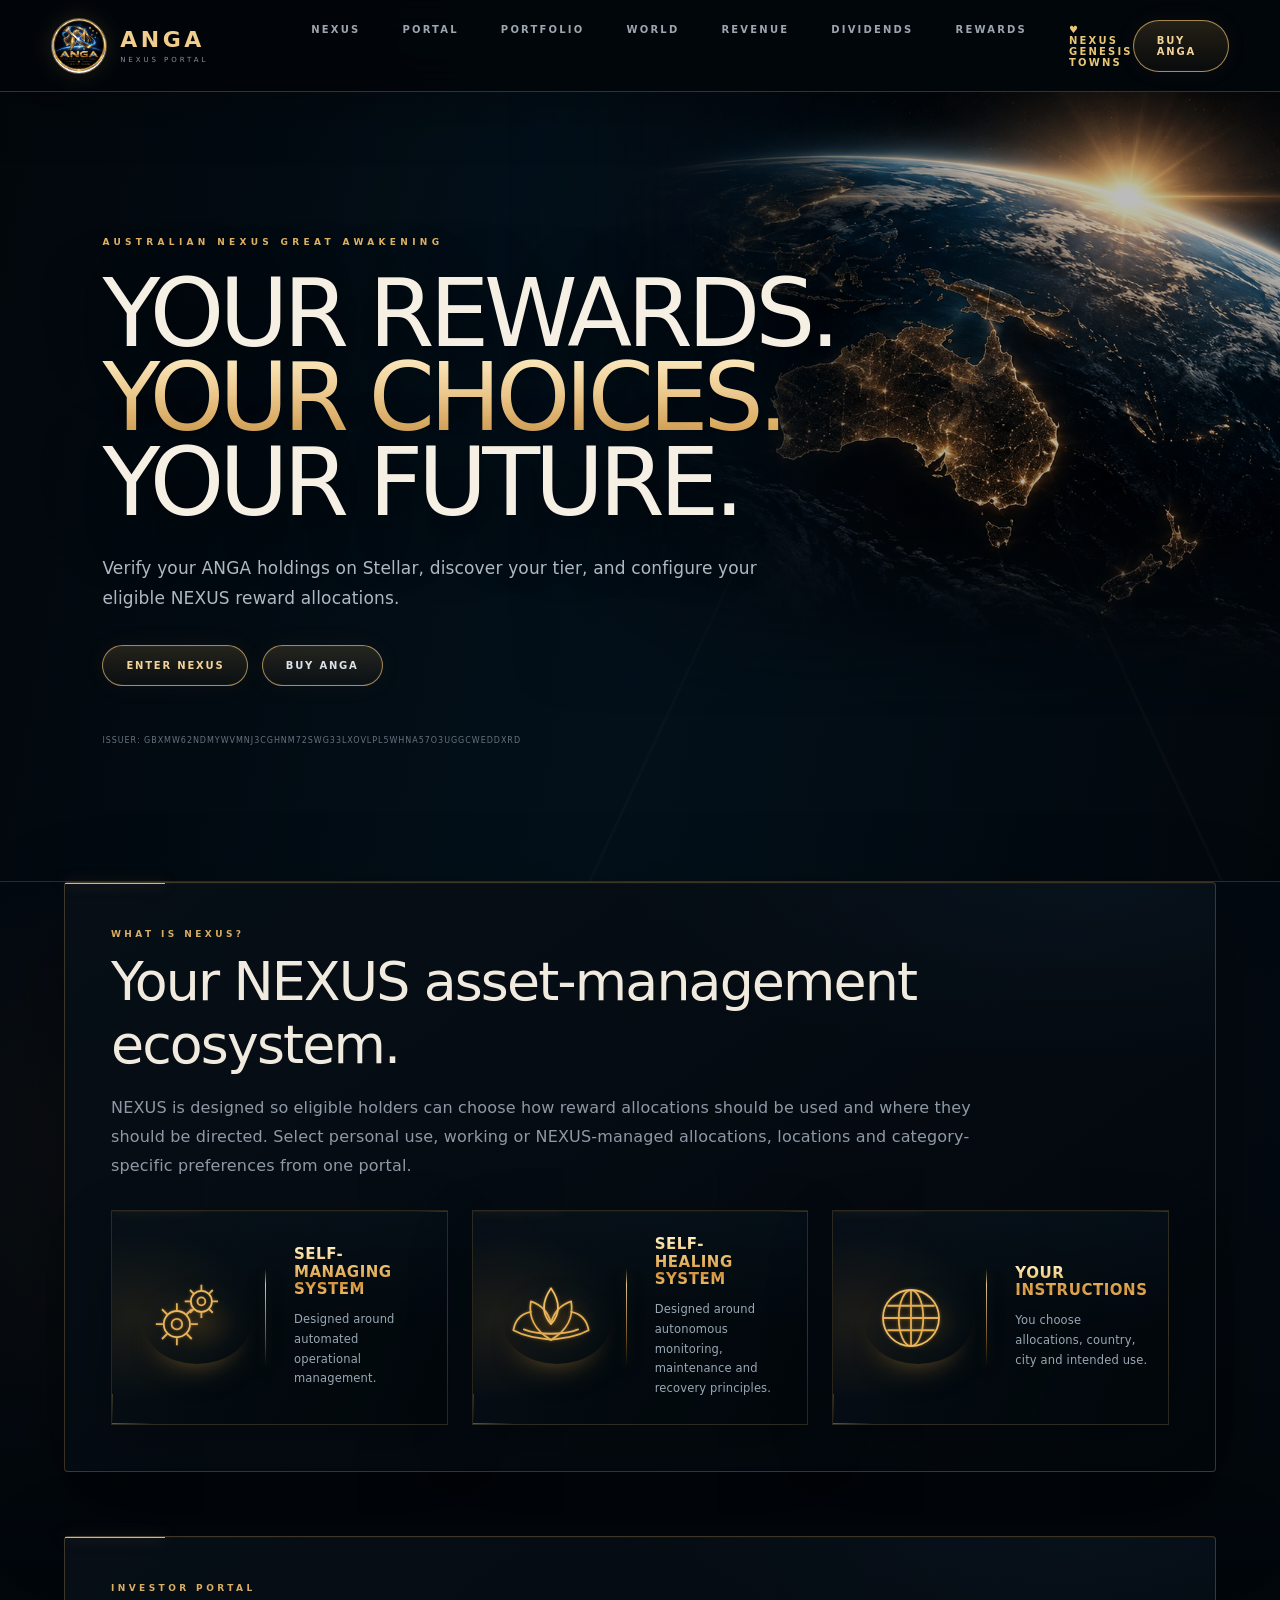
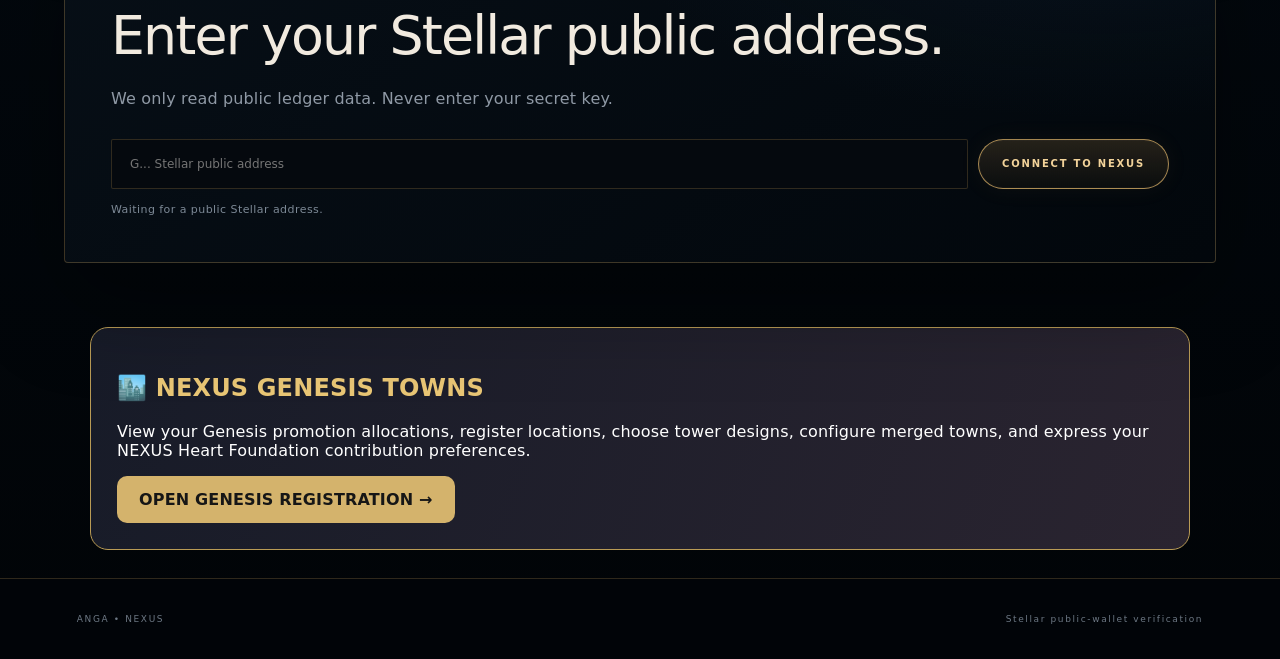
==== commit 7bdd6700: "Add files via upload" ====
--- a/index.html
+++ b/index.html
@@ -1,7 +1,7 @@
 <!doctype html><html><head><meta charset="utf-8"><meta name="viewport" content="width=device-width,initial-scale=1"><title>ANGA • NEXUS Portal</title><link rel="stylesheet" href="styles.css"></head><body>
 <header>
 <a class="brand" href="#top"><img src="assets/anga-logo.png" alt="ANGA logo"><span>ANGA<small>NEXUS PORTAL</small></span></a>
-<nav><a href="#nexus">NEXUS</a><a href="#portal">PORTAL</a><a href="#portfolio">PORTFOLIO</a><a href="#world">WORLD</a><a href="#revenue">REVENUE</a><a href="#dividends">DIVIDENDS</a><a href="#rewards">REWARDS</a></nav>
+<nav><a href="#nexus">NEXUS</a><a href="#portal">PORTAL</a><a href="#portfolio">PORTFOLIO</a><a href="#world">WORLD</a><a href="#revenue">REVENUE</a><a href="#dividends">DIVIDENDS</a><a href="#rewards">REWARDS</a><a href="genesis.html" style="color:#e9c675">♥ NEXUS GENESIS TOWNS</a></nav>
 <a id="buyTop" class="btn" target="_blank">BUY ANGA</a>
 </header>
 <main><section class="hero">
@@ -23,13 +23,18 @@
 <div class="dividend-progress"><div><small>DIVIDEND TIER PROGRESS</small><b id="divProgressText">0%</b></div><span id="divProgressCaption">—</span><i><u id="divProgressBar"></u></i></div>
 <div class="dividend-head"><div><small id="divModeLabel">YOUR CURRENT DAILY CREDITS</small><h3 id="divPreviewTitle">Current Tier</h3></div><div class="dividend-period"><button data-div-period="1" class="active">DAILY</button><button data-div-period="7">7 DAYS</button><button data-div-period="30">30 DAYS</button></div></div>
 <div id="dividendGrid" class="dividend-grid"></div>
+<div class="dividend-totals">
+  <div class="dividend-totals-head"><div><span>TOTAL DIVIDENDS EARNED</span><h3>Your accumulated dividend account.</h3></div><div><small>ALL-TIME DAYS CREDITED</small><b id="divTotalDays">—</b></div></div>
+  <div class="dividend-total-period"><button data-total-period="1">TODAY</button><button data-total-period="30">30 DAYS</button><button data-total-period="all" class="active">ALL TIME</button></div>
+  <div id="dividendTotalsGrid" class="dividend-totals-grid"><div class="div-history-empty">Accumulated totals will appear after your dividend history loads.</div></div>
+</div>
 <div class="tier-simulator"><div class="sim-copy"><span>TIER SIMULATOR</span><h3>Explore every dividend level.</h3><p>Preview what the daily dividend credit schedule looks like at another ANGA tier. Your actual tier always follows your live Stellar ANGA balance.</p></div><div id="divTierButtons" class="div-tier-buttons"></div><div id="divSimSummary" class="div-sim-summary"></div></div>
 <div class="dividend-history"><div class="dividend-history-head"><div><span>DIVIDEND ACCOUNT HISTORY</span><h3>Daily credit ledger.</h3></div><div><small>DAYS CREDITED</small><b id="divDaysCredited">—</b></div></div><div id="divHistoryRows" class="dividend-history-rows"><div class="div-history-empty">Dividend history will appear here after the automatic daily ledger is activated.</div></div></div>
-<div class="dividend-note"><b>ABOUT DIVIDEND CREDITS</b><p>Amounts shown in this Dividend Center are NEXUS account dividend credits according to the displayed tier schedule. The asset names identify the credit category and do not by themselves represent an on-chain transfer or custody of the underlying asset.</p></div>
+
 </section>
 <section id="portfolio" class="panel hidden premium-suite"><span>NEXUS PORTFOLIO</span><h2>Your NEXUS world at a glance.</h2><p>A consolidated view of your eligible rewards, configured destinations, intended uses and projected working-reward revenue.</p><div class="portfolio-kpis"><article><small>TOTAL ELIGIBLE REWARDS</small><b id="pfTotal">0</b></article><article><small>CONFIGURED CATEGORIES</small><b id="pfConfigured">0</b></article><article><small>DESTINATIONS</small><b id="pfCountries">0</b></article><article><small>WORKING / MANAGED</small><b id="pfWorking">0</b></article></div><div id="portfolioRows" class="portfolio-rows"></div></section>
 <section id="world" class="panel hidden premium-suite"><span>YOUR NEXUS WORLD</span><h2>Reward destination map.</h2><p>Configured destinations appear as gold markers. Add or change a country and city from Manage Reward.</p><div class="world-map"><div class="world-grid"></div><div class="map-vignette"></div><svg class="world-silhouette" viewBox="0 0 1200 520" preserveAspectRatio="none" aria-hidden="true"><g class="land"><path d="M1200.0,362.4 L1200.0,364.2 L1197.9,365.1 L1195.8,365.8 L1195.3,364.5 L1197.0,363.8 L1198.0,363.6 L1200.0,362.4 Z M1193.8,367.6 L1194.6,367.0 L1195.7,368.0 L1195.2,369.9 L1193.1,370.4 L1191.3,370.0 L1191.0,368.4 L1192.2,367.2 L1193.8,367.6 Z M0.7,362.3 L0.3,364.0 L0.0,364.2 L0.0,362.4 L0.7,362.3 Z"/><path d="M713.0,308.2 L713.6,308.6 L725.7,315.9 L725.9,318.0 L730.7,321.6 L729.1,326.0 L729.3,328.1 L731.5,329.4 L731.6,330.3 L730.6,332.5 L730.8,333.5 L730.6,335.3 L731.8,337.5 L733.2,341.0 L734.4,341.8 L734.4,341.8 L731.7,343.9 L728.1,345.3 L726.1,345.2 L724.9,346.3 L722.6,346.4 L721.7,346.9 L717.7,345.9 L715.2,346.1 L714.3,341.3 L713.1,339.6 L712.5,338.6 L709.2,337.9 L707.3,336.9 L705.2,336.3 L703.9,335.6 L702.5,334.7 L702.5,334.7 L700.7,330.2 L698.7,328.2 L698.1,326.1 L698.4,324.3 L697.8,321.0 L699.2,320.8 L700.4,319.5 L701.7,317.6 L702.5,316.9 L702.5,315.7 L701.8,314.9 L701.6,313.5 L701.6,313.5 L702.5,313.0 L702.7,310.9 L701.4,308.9 L702.6,308.5 L706.2,308.5 L713.0,308.2 Z"/><path d="M571.1,205.6 L571.1,205.9 L571.1,206.6 L571.0,212.0 L560.1,211.8 L560.2,221.0 L557.1,221.3 L556.3,223.2 L556.9,228.3 L543.8,228.3 L543.1,229.5 L543.3,228.0 L543.3,228.0 L550.8,227.7 L551.2,226.4 L552.6,224.8 L553.7,219.9 L558.3,216.0 L559.9,211.5 L560.9,211.2 L562.0,208.4 L564.8,208.0 L566.0,208.5 L567.5,208.5 L568.6,207.7 L570.7,207.6 L570.6,205.6 L571.1,205.6 Z"/><path d="M190.5,129.1 L190.1,129.1 L183.6,125.6 L181.3,124.0 L175.2,122.5 L173.4,119.4 L173.8,117.2 L169.6,115.6 L169.0,112.7 L165.0,110.1 L164.9,108.3 L164.9,108.3 L166.7,106.6 L166.6,104.3 L161.0,102.0 L157.6,97.9 L155.5,95.4 L152.4,93.7 L150.2,92.3 L148.4,90.4 L145.1,91.6 L141.8,93.6 L138.9,91.2 L136.5,89.7 L133.3,88.7 L130.0,88.6 L130.0,68.1 L130.0,54.8 L130.0,54.8 L136.3,55.7 L141.5,57.4 L145.0,57.7 L147.9,56.2 L152.0,55.1 L156.9,55.6 L161.9,54.0 L167.4,53.1 L169.6,54.6 L172.1,53.7 L172.9,52.1 L175.2,52.4 L180.8,55.7 L185.3,53.2 L185.7,55.9 L189.8,55.4 L191.1,54.3 L195.1,54.5 L200.2,56.0 L208.0,57.3 L212.6,57.9 L215.8,57.7 L220.3,59.5 L215.7,61.3 L221.7,62.1 L230.7,61.7 L233.5,61.0 L237.1,63.2 L240.7,61.4 L237.3,59.8 L239.4,58.6 L243.5,58.5 L246.2,58.1 L248.9,59.0 L252.2,60.9 L255.9,60.6 L261.8,62.2 L267.0,61.7 L271.9,61.7 L271.5,59.5 L274.4,58.9 L279.6,60.1 L279.6,63.5 L281.7,60.6 L284.4,60.7 L285.9,57.1 L282.3,54.9 L278.4,53.5 L278.7,49.5 L282.6,46.9 L287.0,47.5 L290.4,49.1 L294.9,53.1 L292.0,54.9 L298.2,55.6 L298.2,59.3 L302.6,56.5 L306.6,58.8 L305.6,61.4 L308.8,63.8 L312.3,61.2 L314.7,58.2 L314.9,54.2 L319.7,54.5 L324.6,55.0 L329.1,56.8 L329.3,58.6 L326.8,60.5 L329.1,62.4 L328.7,64.2 L322.2,66.7 L317.5,67.2 L314.1,66.1 L313.1,67.9 L309.9,71.0 L308.9,72.5 L305.1,75.0 L300.3,75.2 L297.7,76.7 L297.4,79.0 L293.6,79.5 L289.5,82.4 L285.9,86.4 L284.6,89.3 L284.4,93.4 L289.3,94.0 L290.8,97.4 L292.3,100.1 L297.0,99.4 L303.2,100.9 L306.5,102.3 L308.9,104.0 L313.1,105.0 L316.6,106.5 L322.1,106.7 L325.8,107.1 L325.2,110.2 L326.2,113.8 L328.7,117.8 L333.6,121.2 L336.2,120.0 L338.0,116.3 L336.3,110.7 L333.9,108.8 L339.2,107.1 L343.0,104.6 L344.9,102.1 L344.6,99.7 L342.3,96.6 L338.3,93.9 L342.2,90.2 L340.8,86.9 L339.6,81.3 L342.0,80.5 L347.7,81.5 L351.1,81.8 L353.9,80.9 L357.0,82.1 L361.1,84.2 L362.1,85.6 L368.0,85.8 L367.9,88.9 L369.0,93.4 L372.1,94.0 L374.5,96.1 L379.3,94.1 L382.5,90.1 L384.7,88.5 L387.3,91.7 L391.7,96.2 L395.3,100.5 L394.0,102.8 L398.4,104.8 L401.4,106.9 L406.7,107.8 L408.9,108.9 L410.2,112.0 L412.8,112.4 L414.1,113.8 L414.4,117.8 L412.0,119.2 L409.6,120.4 L404.1,121.7 L399.9,124.6 L394.3,125.2 L387.1,124.5 L382.1,124.4 L378.7,124.7 L375.9,127.3 L371.6,128.9 L366.8,133.6 L363.0,136.9 L365.8,136.3 L371.2,131.6 L378.2,128.6 L383.1,128.3 L386.1,130.0 L382.9,132.4 L384.0,136.3 L385.1,139.0 L389.4,140.8 L394.9,140.3 L398.3,136.2 L398.5,138.8 L400.7,140.1 L396.5,142.5 L389.2,144.6 L385.8,146.1 L382.1,148.7 L379.6,148.4 L379.5,145.4 L385.2,142.4 L379.9,142.5 L376.2,143.0 L374.0,140.9 L374.0,136.0 L372.6,135.0 L370.3,135.6 L369.2,134.7 L366.7,137.4 L365.6,140.2 L364.5,141.8 L363.1,142.4 L362.0,142.5 L361.6,143.4 L355.5,143.4 L350.4,143.4 L348.9,144.1 L345.4,146.7 L345.0,147.0 L343.9,148.4 L340.9,148.4 L337.6,148.4 L336.1,148.9 L336.6,149.7 L336.9,150.7 L336.9,151.1 L332.5,152.9 L329.1,153.5 L325.2,155.4 L324.4,155.4 L323.2,154.8 L322.9,154.3 L322.9,153.9 L323.7,152.7 L325.2,150.7 L326.2,148.6 L325.5,145.5 L324.8,142.2 L321.4,140.5 L321.8,139.9 L321.3,139.4 L320.4,139.4 L319.7,138.9 L319.5,138.0 L318.9,138.4 L318.0,138.3 L318.2,137.9 L317.4,137.6 L317.1,136.6 L314.5,135.5 L311.8,134.3 L308.5,132.9 L305.4,131.6 L302.4,132.6 L301.3,132.7 L297.2,131.7 L294.5,132.2 L291.3,131.1 L287.9,130.5 L285.6,130.3 L284.5,129.7 L283.9,127.7 L282.8,127.7 L282.8,129.1 L275.9,129.1 L264.5,129.1 L253.2,129.1 L243.2,129.1 L233.2,129.1 L223.3,129.1 L213.2,129.1 L209.9,129.1 L200.0,129.1 L190.5,129.1 L190.5,129.1 Z M320.0,80.9 L322.5,79.2 L327.1,79.2 L327.0,79.9 L323.1,81.9 L320.8,81.8 L320.0,80.9 Z M334.1,43.7 L330.4,41.8 L330.6,40.5 L332.2,40.3 L339.8,40.7 L345.5,42.7 L345.8,43.7 L342.3,43.6 L338.7,43.5 L335.0,44.0 L334.1,43.7 Z M332.3,82.2 L333.6,81.1 L334.9,81.2 L335.8,81.9 L334.5,83.8 L333.0,83.5 L332.1,82.4 L332.3,82.2 Z M288.0,35.9 L286.1,37.3 L281.3,37.1 L277.3,36.1 L279.0,34.5 L283.8,33.5 L286.7,34.8 L288.0,35.9 Z M287.2,26.8 L285.7,26.9 L279.4,26.7 L278.5,25.7 L285.3,25.7 L287.6,26.4 L287.2,26.8 Z M277.5,22.4 L281.5,23.6 L280.6,24.9 L275.6,25.6 L272.9,24.8 L271.5,23.5 L271.2,22.0 L275.5,22.1 L277.5,22.4 Z M306.2,38.0 L300.8,37.6 L291.9,36.4 L290.8,34.5 L290.4,32.7 L287.0,31.1 L280.1,30.7 L276.3,29.6 L277.5,28.1 L284.4,28.3 L288.1,29.5 L294.6,29.5 L297.5,30.7 L296.8,32.0 L300.6,32.8 L302.7,33.7 L307.2,33.8 L312.1,34.1 L317.4,33.4 L324.2,33.0 L329.6,33.3 L333.1,34.7 L333.9,36.1 L331.8,37.1 L326.8,37.9 L322.6,37.4 L313.0,38.0 L306.2,38.0 Z M229.1,24.6 L233.8,25.1 L232.7,26.2 L226.5,27.2 L221.6,26.1 L224.3,24.9 L229.1,24.6 Z M230.1,22.2 L234.5,22.9 L230.4,23.6 L224.9,23.6 L224.9,23.1 L228.3,22.1 L230.1,22.2 Z M414.7,120.8 L412.9,123.1 L410.7,126.2 L412.9,125.0 L415.1,125.7 L413.9,127.0 L416.9,128.0 L418.4,127.1 L421.7,128.2 L420.7,130.8 L423.0,130.2 L423.5,132.1 L424.5,134.4 L423.1,137.5 L421.6,137.6 L419.4,137.0 L420.1,134.0 L419.2,133.6 L415.3,136.7 L413.3,136.6 L415.7,134.9 L412.5,134.0 L408.9,134.2 L402.4,134.1 L401.9,133.1 L404.0,131.8 L402.6,130.8 L405.4,128.7 L408.8,122.9 L410.9,120.9 L413.8,119.7 L415.3,119.8 L414.7,120.8 Z M320.4,71.3 L324.0,72.6 L327.9,73.7 L328.2,75.4 L330.6,75.1 L333.0,76.3 L330.0,77.4 L324.8,76.6 L323.0,74.9 L319.7,76.9 L314.9,78.7 L313.8,76.6 L309.3,77.0 L312.2,75.2 L312.6,72.4 L313.7,69.1 L316.1,69.4 L316.7,70.9 L318.5,70.4 L320.4,71.3 Z M337.4,45.4 L340.6,43.9 L348.0,45.7 L352.6,47.5 L353.0,49.0 L359.2,48.2 L362.7,50.5 L370.7,51.9 L373.6,53.4 L376.8,56.7 L370.6,58.4 L378.5,60.7 L383.8,61.5 L388.6,64.8 L393.8,65.0 L392.8,67.6 L386.9,71.7 L382.8,70.2 L377.6,66.7 L373.3,67.2 L372.9,69.3 L376.4,71.3 L380.9,73.0 L382.3,73.9 L384.4,77.5 L383.3,80.1 L379.1,79.1 L370.7,76.2 L375.4,79.3 L378.9,81.5 L379.4,82.7 L370.4,81.3 L363.3,79.2 L359.2,77.5 L360.4,76.5 L355.4,74.6 L350.6,72.9 L350.6,73.9 L341.0,74.5 L338.1,73.3 L340.3,70.6 L346.6,70.6 L353.5,70.1 L352.4,68.8 L353.5,67.0 L357.8,63.5 L356.9,61.9 L355.6,60.7 L350.5,59.0 L343.8,57.8 L345.9,56.8 L342.4,54.6 L339.4,54.4 L336.8,53.2 L335.0,54.3 L329.0,54.7 L316.9,53.9 L309.8,52.9 L304.4,52.3 L301.6,51.1 L305.1,49.4 L300.4,49.4 L299.3,45.8 L301.9,42.6 L305.3,41.1 L313.9,40.2 L311.5,42.5 L314.1,44.7 L317.2,41.8 L325.6,40.3 L331.3,44.1 L330.8,46.4 L337.4,45.4 Z M285.0,39.0 L291.9,39.1 L298.3,40.0 L293.3,43.2 L289.3,43.9 L285.8,46.5 L282.0,46.4 L279.9,43.2 L279.9,41.5 L281.7,39.9 L285.0,39.0 Z M190.5,31.9 L190.5,31.9 L196.1,29.2 L203.0,26.9 L208.1,26.9 L212.7,26.4 L212.2,29.1 L209.6,30.4 L206.5,30.6 L200.3,32.1 L195.0,32.6 L190.5,31.9 Z M157.6,111.0 L160.8,110.7 L159.8,114.8 L162.7,117.7 L161.4,117.7 L159.4,116.1 L158.2,114.4 L156.5,113.3 L155.9,111.7 L156.1,110.6 L157.6,111.0 Z M248.4,20.4 L254.9,20.9 L263.9,22.2 L266.5,23.9 L267.8,25.4 L262.3,25.0 L256.8,23.9 L249.4,23.7 L252.6,22.7 L248.6,21.8 L248.4,20.4 Z M188.3,130.9 L186.6,131.4 L181.1,129.7 L180.2,128.5 L177.2,127.2 L176.6,126.2 L173.1,125.5 L171.9,123.6 L172.1,122.8 L175.6,123.5 L177.7,124.1 L180.8,124.5 L181.9,125.7 L183.6,127.4 L186.9,128.9 L188.3,130.9 Z M194.9,37.8 L199.6,38.6 L208.1,38.8 L211.4,39.8 L215.0,41.3 L210.8,42.2 L202.6,44.8 L198.5,47.3 L198.5,48.8 L189.7,50.6 L187.9,49.0 L180.2,47.1 L181.7,45.6 L184.0,43.0 L186.9,40.6 L183.6,38.4 L194.9,37.8 Z M240.6,32.8 L243.6,32.2 L247.1,32.4 L247.7,34.1 L245.6,35.8 L234.3,36.4 L225.9,38.0 L220.9,38.0 L220.4,36.9 L227.4,35.3 L212.3,35.7 L207.6,35.1 L212.2,31.6 L215.3,30.6 L224.7,31.8 L230.6,33.9 L236.4,34.2 L231.7,30.7 L234.7,29.4 L238.2,29.8 L239.3,31.6 L240.6,32.8 Z M244.9,42.8 L248.7,44.2 L250.8,47.7 L251.8,50.2 L257.4,52.0 L263.4,53.7 L263.0,55.3 L257.6,55.6 L259.7,57.0 L258.6,58.3 L252.5,57.7 L246.8,56.7 L242.9,57.0 L236.7,58.2 L228.2,58.7 L222.3,59.0 L220.5,57.4 L215.9,56.4 L213.0,56.8 L208.9,53.9 L211.1,53.6 L216.2,52.9 L220.9,53.1 L225.3,52.5 L218.8,51.6 L211.7,51.9 L207.0,51.9 L205.2,50.5 L213.0,49.1 L207.8,49.1 L202.0,48.2 L204.8,45.5 L207.1,44.1 L216.0,41.9 L219.4,42.6 L217.8,44.3 L225.2,43.2 L229.8,45.0 L233.6,43.2 L236.6,44.3 L239.4,47.9 L241.0,46.4 L238.7,42.7 L241.6,42.2 L244.9,42.8 Z M265.2,44.1 L261.5,41.7 L265.5,40.0 L269.5,40.8 L275.4,40.3 L276.3,41.3 L273.2,43.1 L278.2,44.6 L277.6,47.8 L272.1,49.2 L268.9,48.9 L266.6,47.6 L258.3,44.8 L258.4,43.6 L265.2,44.1 Z M244.7,40.9 L249.1,40.7 L251.7,41.5 L248.7,43.9 L243.5,41.4 L244.7,40.9 Z M271.7,29.7 L274.2,31.4 L274.3,33.2 L272.8,35.9 L267.3,36.2 L263.7,35.7 L263.8,33.6 L258.3,33.8 L258.1,31.1 L261.7,31.2 L266.7,30.0 L271.4,30.2 L271.7,29.7 Z M279.9,15.8 L282.3,14.7 L285.7,14.4 L284.2,13.6 L292.0,13.4 L296.2,15.3 L301.8,16.1 L307.3,16.8 L309.9,19.2 L314.0,20.3 L309.4,21.4 L303.2,24.1 L297.3,24.3 L290.4,23.9 L286.8,22.4 L286.9,21.1 L289.5,20.2 L283.4,20.2 L279.7,19.0 L277.6,17.4 L279.9,15.8 Z M294.7,11.1 L299.7,10.5 L303.6,10.3 L310.1,9.8 L315.0,8.4 L319.1,8.6 L322.7,9.6 L325.3,7.7 L329.7,7.1 L335.6,6.7 L345.8,6.6 L347.6,6.9 L357.2,6.3 L364.4,6.6 L371.7,6.8 L380.6,7.1 L387.7,7.5 L393.8,8.5 L393.7,9.5 L385.6,11.0 L377.5,11.7 L374.5,12.5 L381.7,12.5 L373.9,14.7 L368.4,15.7 L362.7,18.6 L355.9,19.2 L353.7,20.0 L343.6,20.4 L348.2,20.8 L345.9,21.4 L348.7,23.2 L345.5,24.4 L340.4,25.5 L338.8,26.9 L334.1,27.9 L334.6,28.7 L340.3,28.6 L340.4,29.5 L331.5,31.6 L322.8,30.6 L313.0,31.2 L308.0,30.8 L301.7,30.6 L301.3,28.9 L307.4,28.1 L305.8,25.5 L307.8,25.2 L316.7,26.8 L312.2,24.5 L306.8,23.8 L309.5,22.4 L315.4,21.5 L316.4,20.3 L311.6,18.9 L310.2,17.0 L319.3,17.2 L322.0,17.6 L327.2,16.3 L319.7,15.9 L308.0,16.1 L302.1,14.9 L299.3,13.4 L295.4,12.4 L294.7,11.1 Z M349.3,63.0 L347.1,64.0 L343.4,64.2 L342.5,62.4 L344.0,60.4 L347.0,59.9 L349.6,60.9 L349.7,62.5 L349.3,63.0 Z M279.1,55.6 L281.2,57.0 L279.1,58.3 L274.6,57.2 L271.9,57.6 L267.3,55.9 L270.3,54.8 L272.6,53.3 L276.1,54.3 L278.1,54.9 L279.1,55.6 Z M384.9,126.0 L386.1,125.7 L390.5,126.6 L393.9,128.1 L394.0,128.7 L392.4,128.8 L388.0,127.7 L384.9,126.0 Z M386.6,136.1 L387.8,137.9 L390.2,138.4 L393.3,138.3 L391.7,139.7 L390.4,140.0 L386.2,138.5 L385.4,137.3 L386.6,136.1 Z"/><path d="M190.5,129.1 L200.0,129.1 L209.9,129.1 L213.2,129.1 L223.3,129.1 L233.2,129.1 L243.2,129.1 L253.2,129.1 L264.5,129.1 L275.9,129.1 L282.8,129.1 L282.8,127.7 L283.9,127.7 L284.5,129.7 L285.6,130.3 L287.9,130.5 L291.3,131.1 L294.5,132.2 L297.2,131.7 L301.3,132.7 L302.4,132.6 L305.4,131.6 L308.5,132.9 L311.8,134.3 L314.5,135.5 L317.1,136.6 L317.4,137.6 L318.2,137.9 L318.0,138.3 L318.9,138.4 L319.5,138.0 L319.7,138.9 L320.4,139.4 L321.3,139.4 L321.8,139.9 L321.4,140.5 L324.8,142.2 L325.5,145.5 L326.2,148.6 L325.2,150.7 L323.7,152.7 L322.9,153.9 L322.9,154.3 L323.2,154.8 L324.4,155.4 L325.2,155.4 L329.1,153.5 L332.5,152.9 L336.9,151.1 L336.9,150.7 L336.6,149.7 L336.1,148.9 L337.6,148.4 L340.9,148.4 L343.9,148.4 L345.0,147.0 L345.4,146.7 L348.9,144.1 L350.4,143.4 L355.5,143.4 L361.6,143.4 L362.0,142.5 L363.1,142.4 L364.5,141.8 L365.6,140.2 L366.7,137.4 L369.2,134.7 L370.3,135.6 L372.6,135.0 L374.0,136.0 L374.0,140.9 L376.2,143.0 L376.8,144.1 L373.2,145.9 L369.8,147.1 L366.3,148.2 L364.5,150.3 L364.0,151.1 L363.9,153.0 L365.0,154.9 L366.4,155.0 L366.1,153.7 L367.1,154.5 L366.8,155.5 L364.5,156.1 L362.9,156.0 L360.5,156.6 L359.0,156.8 L357.1,157.0 L354.3,158.0 L359.2,157.4 L360.2,158.0 L355.5,159.1 L353.4,159.1 L353.5,158.7 L352.5,159.7 L353.5,159.8 L352.7,162.4 L350.3,165.2 L350.1,164.3 L349.3,164.1 L348.2,163.2 L348.9,165.1 L349.8,165.7 L349.8,167.1 L348.7,168.5 L346.9,171.4 L346.6,171.2 L347.6,168.8 L345.9,167.4 L345.5,164.4 L344.9,166.0 L345.6,168.3 L343.4,167.7 L345.7,168.8 L345.8,172.3 L346.8,172.5 L347.1,173.7 L347.6,177.3 L345.5,180.0 L342.0,181.1 L339.8,183.2 L338.2,183.4 L336.5,184.7 L336.0,185.9 L332.3,188.2 L330.5,189.9 L328.9,192.1 L328.4,194.6 L329.0,197.1 L330.1,200.2 L331.5,202.7 L331.6,204.3 L333.1,208.4 L333.0,210.8 L332.9,212.2 L332.1,214.4 L331.1,214.9 L329.4,214.5 L328.9,212.9 L327.6,212.1 L325.9,209.0 L324.3,206.2 L323.8,204.8 L324.5,202.4 L323.6,200.5 L321.0,197.5 L319.7,196.9 L316.3,198.5 L315.7,198.4 L314.1,196.7 L312.0,195.8 L308.2,196.3 L305.3,195.9 L302.7,196.1 L301.4,196.7 L302.0,197.6 L301.9,199.1 L302.6,199.8 L302.0,200.3 L300.7,199.7 L299.5,200.4 L297.1,200.3 L294.6,198.4 L291.7,198.8 L289.2,198.0 L287.2,198.3 L284.4,199.1 L281.3,201.8 L278.0,203.3 L276.2,205.0 L275.4,206.6 L275.4,209.1 L275.6,210.8 L276.2,212.1 L274.9,212.2 L272.5,211.4 L269.9,210.3 L269.0,208.6 L268.3,206.1 L266.3,204.0 L265.1,201.9 L263.5,199.5 L261.1,198.0 L258.4,198.1 L256.3,200.9 L253.5,199.9 L251.8,198.8 L251.0,196.8 L249.9,194.9 L247.9,193.4 L246.2,192.2 L245.0,190.9 L239.2,190.9 L239.2,192.4 L236.5,192.4 L229.9,192.5 L222.3,189.9 L217.3,188.2 L217.6,187.5 L213.4,187.9 L209.6,188.1 L209.0,186.3 L206.9,184.3 L205.3,183.8 L204.9,182.8 L203.1,182.6 L201.9,181.6 L198.8,181.3 L197.9,180.7 L197.5,178.7 L194.3,175.1 L191.5,170.2 L191.6,169.3 L190.2,168.1 L187.6,165.1 L187.1,162.2 L185.3,160.3 L186.1,157.3 L186.0,154.2 L184.9,151.5 L186.2,148.1 L186.6,144.8 L187.0,141.6 L186.4,136.8 L185.3,133.7 L184.4,132.0 L184.8,131.3 L189.6,132.5 L191.4,135.9 L192.2,135.0 L191.7,132.0 L190.5,129.1 L190.5,129.1 Z M82.0,232.8 L82.6,233.1 L83.1,233.6 L84.0,234.9 L83.9,235.1 L82.6,235.8 L81.5,236.4 L81.0,237.0 L80.2,236.5 L80.3,235.5 L79.8,234.2 L79.9,233.8 L80.5,233.2 L80.3,232.5 L80.5,232.1 L80.7,232.2 L82.0,232.8 Z M80.0,230.4 L79.7,230.8 L78.6,231.1 L78.0,230.3 L77.7,230.0 L77.6,229.8 L78.0,229.5 L79.1,229.8 L80.0,230.4 Z M77.5,228.9 L77.4,229.3 L75.6,229.2 L75.8,228.7 L77.5,228.9 Z M73.2,226.9 L73.5,227.2 L74.5,228.4 L74.3,228.6 L74.1,228.5 L72.9,228.4 L72.5,227.6 L72.4,227.4 L73.2,226.9 Z M68.8,225.2 L68.8,226.0 L68.5,226.4 L67.3,225.7 L67.5,225.4 L68.0,225.1 L68.8,225.2 Z M45.1,88.3 L47.8,88.6 L48.1,90.0 L46.0,90.5 L43.8,89.9 L41.8,88.9 L45.1,88.3 Z M89.2,96.9 L91.5,97.2 L92.9,98.3 L90.0,100.0 L86.6,101.4 L84.9,100.4 L84.4,98.8 L87.5,97.5 L89.2,96.9 Z M130.0,54.8 L130.0,54.8 L130.0,68.1 L130.0,88.6 L133.3,88.7 L136.5,89.7 L138.9,91.2 L141.8,93.6 L145.1,91.6 L148.4,90.4 L150.2,92.3 L152.4,93.7 L155.5,95.4 L157.6,97.9 L161.0,102.0 L166.6,104.3 L166.7,106.6 L164.9,108.3 L164.9,108.3 L164.9,108.3 L163.0,106.9 L160.1,105.8 L159.2,102.7 L154.9,99.8 L153.1,96.4 L149.9,96.2 L144.6,96.1 L140.7,95.0 L133.8,91.3 L130.6,90.6 L124.8,89.4 L120.1,89.7 L113.6,88.0 L109.6,86.5 L105.9,87.2 L106.6,89.7 L104.8,90.0 L100.9,90.7 L98.0,91.9 L94.3,92.7 L93.8,90.6 L95.3,87.1 L98.8,85.9 L97.9,85.0 L93.7,87.0 L91.4,89.4 L86.6,92.0 L89.0,93.7 L85.9,96.3 L82.3,97.8 L79.0,98.9 L78.1,100.5 L72.9,102.3 L71.9,104.0 L68.0,105.6 L65.7,105.3 L62.6,106.3 L59.2,107.5 L56.4,108.7 L50.7,109.7 L50.2,109.1 L53.8,107.4 L57.1,106.3 L60.7,104.4 L64.8,104.0 L66.4,102.5 L71.1,100.4 L71.8,99.6 L74.3,98.4 L74.8,95.7 L76.5,93.5 L72.7,94.6 L71.6,94.0 L69.8,95.3 L67.6,93.5 L66.7,94.8 L65.5,93.0 L62.1,94.4 L60.1,94.4 L59.8,92.3 L60.4,91.0 L58.3,89.7 L53.9,90.4 L51.1,88.7 L48.8,87.8 L48.8,85.8 L46.3,84.3 L47.6,82.2 L50.3,80.2 L51.5,78.4 L54.2,78.1 L56.4,78.7 L59.1,77.0 L61.6,77.3 L64.1,76.1 L63.5,74.5 L61.6,73.9 L64.1,72.5 L62.0,72.5 L58.5,73.3 L57.5,74.1 L54.8,73.3 L50.1,73.7 L45.2,72.8 L43.8,71.4 L39.6,69.3 L44.3,67.8 L51.8,66.1 L54.5,66.1 L54.0,67.9 L61.1,67.7 L58.4,65.5 L54.3,64.1 L51.9,62.3 L48.7,60.8 L44.1,59.7 L46.0,57.8 L51.9,57.7 L56.1,56.0 L56.9,54.3 L60.3,52.6 L63.6,52.2 L69.9,50.6 L72.9,50.8 L78.1,48.9 L83.1,49.7 L85.5,51.3 L87.0,50.6 L92.6,50.8 L92.4,51.6 L97.5,52.3 L100.9,51.9 L108.0,53.0 L114.4,53.4 L116.9,53.8 L121.4,53.2 L126.4,54.3 L130.0,54.8 L130.0,54.8 Z M27.6,76.1 L29.6,76.8 L31.7,76.4 L34.4,77.4 L37.7,77.8 L37.4,78.2 L34.9,79.0 L32.4,78.2 L31.1,77.5 L28.2,77.8 L27.4,77.4 L27.6,76.1 Z"/><path d="M891.2,128.3 L888.7,130.7 L885.9,131.1 L885.7,134.7 L883.9,136.3 L877.3,135.1 L874.9,141.5 L873.2,142.3 L866.6,143.7 L869.6,150.0 L867.3,150.9 L867.5,153.0 L865.5,152.4 L863.8,151.1 L858.9,150.8 L853.3,150.7 L852.1,151.1 L847.4,149.6 L845.5,150.3 L845.0,152.4 L839.5,151.2 L837.3,151.7 L836.5,153.3 L834.6,153.9 L830.2,156.4 L828.8,159.0 L827.5,159.0 L826.6,157.3 L822.4,157.2 L821.7,154.3 L820.1,154.2 L820.3,150.6 L816.3,148.0 L810.6,148.3 L806.7,148.8 L803.5,145.6 L800.8,144.2 L795.6,141.7 L795.0,141.3 L786.4,143.5 L786.6,156.7 L784.9,156.9 L782.5,154.0 L780.3,153.0 L776.5,153.8 L775.0,155.0 L774.8,154.1 L775.6,152.6 L775.0,151.4 L771.1,150.1 L769.6,146.9 L767.8,146.0 L767.7,144.8 L770.9,145.2 L771.1,142.6 L773.9,142.0 L776.8,142.5 L777.4,139.0 L776.8,136.8 L773.5,137.0 L770.6,136.1 L766.8,137.7 L763.7,138.4 L762.0,137.9 L762.3,136.0 L760.2,133.6 L757.7,133.7 L754.9,131.3 L756.8,128.6 L755.8,127.8 L758.5,123.9 L761.9,126.0 L762.3,123.3 L769.2,119.4 L774.4,119.4 L781.8,121.8 L785.7,123.3 L789.3,121.8 L794.5,121.7 L798.8,123.6 L799.8,122.5 L804.5,122.7 L805.3,121.0 L799.9,118.5 L803.1,116.7 L802.5,115.8 L805.7,114.8 L803.3,112.4 L804.8,111.1 L817.3,109.9 L818.9,109.0 L827.2,107.7 L830.2,106.2 L836.2,107.0 L837.3,110.7 L840.7,109.8 L845.0,111.0 L844.8,113.0 L847.9,112.8 L856.3,109.4 L855.1,110.5 L859.3,113.3 L866.8,122.4 L868.6,120.5 L873.2,122.6 L877.9,121.7 L879.8,122.3 L881.4,124.4 L883.7,125.1 L885.1,126.6 L889.4,126.1 L891.2,128.3 Z"/><path d="M786.6,156.7 L786.4,143.5 L795.0,141.3 L795.6,141.7 L800.8,144.2 L803.5,145.6 L806.7,148.8 L810.6,148.3 L816.3,148.0 L820.3,150.6 L820.1,154.2 L821.7,154.3 L822.4,157.2 L826.6,157.3 L827.5,159.0 L828.8,159.0 L830.2,156.4 L834.6,153.9 L836.5,153.3 L837.5,153.6 L834.7,155.9 L837.2,157.3 L839.6,156.4 L843.5,158.3 L839.2,160.9 L836.7,160.5 L835.3,160.6 L834.9,159.6 L835.6,157.9 L831.1,158.8 L830.0,161.1 L828.5,163.1 L825.7,162.9 L824.8,164.5 L827.3,165.3 L828.0,168.0 L826.1,171.6 L823.6,170.9 L821.7,170.8 L821.8,168.6 L817.4,167.1 L813.9,165.4 L811.7,163.7 L807.9,161.2 L806.3,157.5 L805.2,156.8 L801.6,157.0 L800.3,156.3 L799.9,153.4 L795.4,151.5 L792.6,153.6 L789.8,154.8 L790.3,156.6 L786.6,156.7 Z"/><path d="M1070.0,314.2 L1075.8,316.6 L1081.9,318.7 L1084.2,320.5 L1086.1,322.3 L1086.6,324.4 L1092.2,326.6 L1093.0,328.5 L1089.9,328.9 L1090.6,331.3 L1093.6,333.7 L1095.8,337.5 L1097.7,337.4 L1097.6,338.9 L1100.1,339.6 L1099.1,340.2 L1102.7,341.7 L1102.3,342.8 L1100.1,343.0 L1099.3,342.1 L1096.4,341.7 L1093.0,341.2 L1090.5,338.9 L1088.6,336.9 L1086.8,333.8 L1082.5,332.2 L1079.7,333.2 L1077.6,334.4 L1078.0,337.0 L1075.4,338.3 L1073.6,337.7 L1070.1,337.5 L1070.1,325.8 L1070.0,314.2 Z M1108.8,318.0 L1110.1,319.1 L1110.5,321.0 L1109.4,321.9 L1108.8,319.8 L1108.0,318.4 L1106.5,317.2 L1104.6,315.7 L1102.2,314.7 L1103.1,313.8 L1104.9,314.8 L1106.1,315.6 L1107.5,316.4 L1108.8,318.0 Z M1104.3,325.8 L1102.5,326.6 L1100.8,327.5 L1099.0,327.5 L1096.3,326.4 L1094.4,325.4 L1094.7,324.3 L1097.7,324.9 L1099.5,324.6 L1100.0,322.9 L1100.5,322.8 L1100.8,324.7 L1102.7,324.4 L1103.6,323.2 L1105.5,321.9 L1105.1,319.8 L1107.1,319.7 L1107.8,320.3 L1107.7,322.3 L1106.6,324.5 L1104.9,324.8 L1104.3,325.8 Z M1115.9,324.0 L1116.9,324.8 L1118.5,327.1 L1120.1,328.3 L1119.6,329.3 L1118.7,329.6 L1117.2,328.3 L1115.8,326.0 L1115.0,323.3 L1115.5,322.9 L1115.9,324.0 Z"/><path d="M1070.0,314.2 L1070.1,325.8 L1070.1,337.5 L1067.1,334.6 L1063.8,333.9 L1062.9,334.9 L1058.7,335.0 L1060.1,332.1 L1062.2,331.1 L1061.4,327.2 L1059.8,324.2 L1053.3,321.1 L1050.5,320.8 L1045.5,317.5 L1044.6,319.3 L1043.3,319.6 L1042.5,318.3 L1042.5,316.7 L1040.0,314.9 L1043.6,313.7 L1045.9,313.7 L1045.7,312.8 L1040.8,312.8 L1039.5,310.6 L1036.5,310.0 L1035.1,308.2 L1039.6,307.3 L1041.3,306.2 L1046.6,307.6 L1047.1,309.0 L1048.1,314.8 L1051.5,316.9 L1054.3,313.1 L1058.1,310.9 L1061.1,310.9 L1063.9,312.2 L1066.4,313.5 L1070.0,314.2 Z M1016.6,336.7 L1016.9,337.4 L1017.0,338.5 L1014.8,341.2 L1011.9,342.0 L1011.5,341.6 L1011.8,340.3 L1013.3,338.1 L1016.6,336.7 Z M1047.4,329.6 L1047.0,326.9 L1047.6,325.6 L1048.3,324.4 L1049.1,325.4 L1049.1,327.1 L1047.4,329.6 Z M992.9,290.0 L991.0,293.2 L993.5,296.6 L992.9,298.3 L996.7,301.6 L992.7,302.0 L991.6,304.5 L991.7,307.7 L988.5,310.2 L988.4,313.7 L987.2,319.2 L986.7,317.9 L982.9,319.6 L981.6,317.4 L979.2,317.2 L977.5,316.0 L973.6,317.3 L972.3,315.6 L970.2,315.8 L967.4,315.3 L966.9,310.5 L965.2,309.5 L963.6,306.5 L963.2,303.3 L963.6,300.0 L965.5,297.6 L966.1,300.0 L968.4,302.1 L970.5,301.3 L972.7,301.6 L974.6,299.8 L976.2,299.5 L979.4,300.5 L982.1,299.7 L983.8,294.7 L985.1,293.5 L986.2,289.4 L990.1,289.4 L992.9,290.0 Z M1031.2,314.9 L1034.9,315.9 L1036.1,318.7 L1033.3,317.2 L1030.5,316.9 L1028.6,317.1 L1026.3,317.0 L1027.1,315.0 L1031.2,314.9 Z M1022.9,318.4 L1020.6,317.8 L1020.0,316.2 L1023.3,316.0 L1024.2,317.2 L1022.9,318.4 Z M1026.4,297.0 L1026.7,299.0 L1028.6,299.3 L1029.0,300.8 L1028.8,303.9 L1027.1,303.5 L1026.6,305.7 L1027.9,307.6 L1027.0,308.1 L1025.7,305.8 L1024.7,301.2 L1025.3,298.3 L1026.4,297.0 Z M1009.8,301.7 L1013.6,301.5 L1016.9,298.9 L1017.5,299.7 L1014.8,303.3 L1012.3,304.0 L1009.1,303.3 L1003.5,303.5 L1000.6,304.0 L1000.1,306.7 L1003.1,309.9 L1004.9,308.3 L1011.1,307.0 L1010.9,308.7 L1009.4,308.2 L1008.0,310.3 L1005.0,311.7 L1008.2,316.3 L1007.6,317.5 L1010.6,321.6 L1010.5,324.0 L1008.8,325.0 L1007.5,323.8 L1009.1,320.8 L1005.8,322.2 L1005.0,321.2 L1005.4,319.8 L1003.0,317.7 L1003.2,314.3 L1001.0,315.3 L1001.3,319.5 L1001.4,324.7 L999.3,325.2 L997.9,324.1 L998.8,320.8 L998.3,317.4 L996.9,317.3 L995.9,314.9 L997.3,312.5 L997.7,309.7 L999.4,304.3 L1000.1,302.8 L1003.0,300.1 L1005.6,301.2 L1009.8,301.7 Z M1001.0,341.6 L996.6,339.1 L999.7,338.4 L1001.4,339.5 L1002.6,340.6 L1002.4,341.5 L1001.0,341.6 Z M1004.5,335.4 L1006.7,335.2 L1009.7,333.9 L1009.2,335.8 L1004.2,336.9 L999.7,336.4 L999.7,335.1 L1002.4,334.4 L1004.5,335.4 Z M994.2,334.8 L996.3,334.5 L997.1,336.0 L993.2,336.8 L990.9,337.3 L989.1,337.2 L990.3,335.2 L992.1,335.1 L993.0,333.9 L994.2,334.8 Z M961.6,327.9 L962.1,329.1 L968.5,329.5 L969.2,328.0 L975.4,329.7 L976.6,332.1 L981.6,332.7 L985.7,334.8 L981.9,336.2 L978.2,334.8 L975.2,334.9 L971.7,334.6 L968.6,334.0 L964.8,332.6 L962.3,332.2 L960.9,332.7 L954.8,331.2 L954.3,329.7 L951.2,329.4 L953.5,326.0 L957.6,326.2 L960.2,327.6 L961.6,327.9 Z M947.9,308.7 L948.5,311.2 L949.6,313.2 L952.1,313.5 L953.7,315.8 L952.9,320.3 L952.7,325.8 L949.0,325.9 L946.2,322.9 L941.9,320.0 L940.5,317.8 L938.0,314.9 L936.3,312.2 L933.8,307.2 L930.9,304.2 L929.9,301.1 L928.7,298.3 L925.7,296.0 L923.9,293.0 L921.4,291.0 L917.9,287.0 L917.6,285.2 L919.8,285.3 L924.9,286.0 L927.9,289.5 L930.5,292.0 L932.3,293.4 L935.5,297.3 L938.9,297.4 L941.7,299.8 L943.6,302.8 L946.1,304.5 L944.8,307.4 L946.7,308.6 L947.9,308.7 Z"/><path d="M371.2,493.6 L372.5,495.3 L374.2,497.9 L378.5,500.1 L383.2,501.0 L381.7,502.8 L378.5,503.0 L376.8,501.7 L374.8,501.6 L371.2,501.6 L371.2,493.6 Z M407.9,413.2 L407.1,416.1 L406.2,419.7 L406.2,423.3 L405.5,424.1 L405.2,426.4 L405.0,428.3 L409.2,431.4 L408.8,433.8 L410.9,435.4 L410.7,437.2 L407.5,441.8 L402.6,443.7 L395.9,444.4 L392.2,444.1 L392.9,446.2 L392.2,448.9 L392.8,450.7 L390.8,452.0 L387.4,452.5 L384.2,451.2 L382.9,452.1 L383.4,455.7 L385.7,456.7 L387.5,455.6 L388.5,457.5 L385.4,458.6 L382.7,460.8 L382.2,464.4 L381.4,466.3 L378.3,466.3 L375.7,468.2 L374.7,470.9 L378.0,473.5 L381.2,474.2 L380.0,477.4 L376.1,479.5 L373.9,483.7 L370.9,485.1 L369.5,486.8 L370.6,490.5 L372.8,492.6 L371.4,492.4 L368.3,491.8 L360.3,491.3 L358.9,489.3 L359.0,486.6 L356.7,486.8 L355.6,485.5 L355.3,481.7 L357.8,480.1 L358.9,477.8 L358.5,476.0 L360.3,473.0 L361.5,468.2 L361.1,466.1 L362.6,465.4 L362.2,464.1 L360.7,463.4 L361.8,461.9 L360.3,460.5 L359.5,456.4 L360.8,455.6 L360.3,451.3 L361.1,447.6 L362.0,444.4 L364.0,443.1 L362.9,439.6 L362.9,436.3 L365.5,433.9 L365.4,431.0 L367.3,427.5 L367.3,424.2 L366.4,423.5 L364.9,417.3 L366.9,413.6 L366.6,410.1 L367.8,406.9 L370.0,403.5 L372.3,401.3 L371.4,399.9 L372.0,398.7 L371.9,392.8 L375.6,391.0 L376.7,387.3 L376.3,386.4 L379.1,383.1 L383.5,384.0 L385.4,386.6 L386.7,383.7 L390.5,383.8 L391.0,384.6 L397.2,390.5 L399.9,391.0 L404.0,393.7 L407.4,395.1 L407.9,396.6 L404.6,402.1 L408.0,403.1 L411.7,403.6 L414.3,403.0 L417.4,400.3 L417.9,397.1 L419.6,396.4 L421.2,398.5 L421.2,401.4 L418.4,403.4 L416.1,404.8 L412.4,408.3 L407.9,413.2 Z"/><path d="M371.2,493.6 L371.2,501.6 L374.8,501.6 L376.8,501.7 L375.7,503.1 L372.8,504.3 L371.2,504.1 L369.2,503.9 L366.8,502.8 L363.3,502.3 L359.1,500.3 L355.7,498.3 L351.1,494.3 L353.9,495.1 L358.6,497.5 L363.0,498.7 L364.7,497.1 L365.8,494.6 L368.8,493.2 L371.2,493.6 Z M368.0,367.9 L369.7,370.3 L370.1,372.9 L371.9,374.4 L370.8,377.9 L372.6,381.9 L373.9,386.9 L376.3,386.4 L376.7,387.3 L375.6,391.0 L371.9,392.8 L372.0,398.7 L371.4,399.9 L372.3,401.3 L370.0,403.5 L367.8,406.9 L366.6,410.1 L366.9,413.6 L364.9,417.3 L366.4,423.5 L367.3,424.2 L367.3,427.5 L365.4,431.0 L365.5,433.9 L362.9,436.3 L362.9,439.6 L364.0,443.1 L362.0,444.4 L361.1,447.6 L360.3,451.3 L360.8,455.6 L359.5,456.4 L360.3,460.5 L361.8,461.9 L360.7,463.4 L362.2,464.1 L362.6,465.4 L361.1,466.1 L361.5,468.2 L360.3,473.0 L358.5,476.0 L358.9,477.8 L357.8,480.1 L355.3,481.7 L355.6,485.5 L356.7,486.8 L359.0,486.6 L358.9,489.3 L360.3,491.3 L368.3,491.8 L371.4,492.4 L368.5,492.4 L366.9,493.2 L363.8,494.5 L363.3,497.9 L361.9,498.0 L358.1,496.8 L354.3,494.3 L354.3,494.3 L350.2,492.3 L349.1,490.0 L350.1,487.9 L348.4,485.5 L348.0,479.4 L349.4,475.9 L352.9,473.2 L347.9,472.1 L351.0,468.9 L352.2,463.0 L355.9,464.3 L357.6,456.8 L355.4,455.9 L354.3,460.3 L352.2,459.8 L353.3,454.7 L354.4,448.1 L355.9,445.6 L355.0,442.1 L354.7,438.1 L356.1,438.0 L358.2,432.2 L360.5,426.4 L361.9,421.1 L361.1,415.7 L362.1,412.8 L361.7,408.3 L363.6,404.0 L364.3,397.0 L365.3,389.6 L366.4,381.5 L366.1,375.7 L365.4,370.6 L367.1,369.7 L368.0,367.9 Z"/><path d="M697.8,321.0 L698.4,324.3 L698.1,326.1 L698.7,328.2 L700.7,330.2 L702.5,334.7 L702.5,334.7 L701.2,334.4 L696.7,335.0 L695.8,335.4 L694.8,337.7 L695.6,339.3 L695.0,343.5 L694.6,347.1 L695.5,347.8 L697.8,349.2 L698.7,348.5 L699.0,352.4 L696.4,352.3 L695.1,350.4 L693.9,348.8 L691.3,348.3 L690.5,346.5 L688.5,347.6 L685.8,347.1 L684.7,345.5 L682.6,345.1 L681.0,345.2 L680.9,344.1 L679.7,344.0 L678.2,343.8 L676.1,344.3 L674.7,344.3 L673.9,344.6 L674.0,340.3 L672.9,339.0 L672.7,336.8 L673.2,334.6 L672.5,333.2 L672.4,331.0 L668.4,331.0 L668.7,329.7 L667.0,329.7 L666.8,330.3 L664.7,330.5 L663.9,332.6 L663.4,333.5 L661.5,333.0 L660.4,333.5 L658.2,333.8 L657.0,331.9 L656.2,330.7 L655.2,328.6 L654.4,325.9 L644.6,325.9 L643.4,326.3 L642.5,326.2 L641.1,326.7 L640.6,325.6 L641.5,325.2 L641.6,323.6 L642.1,322.7 L643.3,322.0 L644.2,322.3 L645.3,321.0 L647.1,321.0 L647.4,322.0 L648.6,322.7 L650.6,320.4 L652.5,318.7 L653.4,317.5 L653.2,314.6 L654.7,311.1 L656.2,309.2 L658.4,307.5 L658.8,306.4 L658.9,305.0 L659.4,303.8 L659.2,301.8 L659.7,298.6 L660.3,296.3 L661.3,294.4 L661.5,292.3 L661.8,289.8 L663.1,287.9 L664.9,286.8 L667.6,288.0 L669.8,289.3 L672.2,289.7 L674.7,290.4 L675.7,288.2 L676.1,287.9 L677.7,288.3 L681.4,286.5 L682.7,287.3 L683.8,287.2 L684.3,286.3 L685.5,286.0 L688.0,286.4 L690.1,286.4 L691.2,286.1 L693.3,289.0 L694.8,289.5 L695.7,288.9 L697.2,289.1 L699.1,288.3 L699.8,289.9 L702.8,292.2 L702.8,292.2 L702.6,296.4 L703.9,296.9 L702.8,298.2 L701.6,299.1 L700.3,301.0 L699.6,302.7 L699.4,305.6 L698.6,306.9 L698.6,309.6 L697.6,310.6 L697.5,312.8 L697.1,313.0 L696.7,315.0 L697.6,316.6 L697.8,321.0 Z"/><path d="M738.6,310.9 L736.6,307.9 L736.6,294.8 L739.5,290.8 L740.4,289.6 L742.6,289.6 L745.5,287.0 L749.9,286.9 L759.3,276.1 L761.6,273.1 L763.1,270.9 L763.1,269.1 L763.1,265.4 L763.1,264.0 L763.2,263.9 L763.2,263.9 L764.2,263.8 L765.8,263.3 L767.5,262.9 L769.1,261.7 L770.4,261.7 L770.4,262.7 L770.1,264.8 L770.2,266.7 L769.4,268.0 L768.5,271.8 L766.9,275.8 L764.8,280.4 L762.0,285.7 L759.1,289.7 L755.2,294.6 L751.9,297.5 L746.9,301.1 L743.8,303.8 L740.1,308.1 L739.4,310.0 L738.6,310.9 Z"/><path d="M730.7,321.6 L725.9,318.0 L725.7,315.9 L713.6,308.6 L713.0,308.2 L713.0,304.4 L713.9,303.0 L715.6,300.6 L716.8,298.0 L715.3,293.9 L714.9,292.1 L713.4,289.6 L715.4,287.4 L717.7,285.1 L719.4,285.7 L719.4,287.7 L720.5,288.9 L722.9,288.9 L727.1,291.9 L728.1,292.0 L728.9,291.9 L729.6,292.3 L731.9,292.6 L732.8,291.1 L735.9,289.6 L737.2,290.8 L739.5,290.8 L736.6,294.8 L736.6,307.9 L738.6,310.9 L736.3,312.3 L735.5,313.8 L734.2,314.1 L733.7,316.6 L732.7,318.0 L732.0,320.4 L730.7,321.6 Z"/><path d="M681.9,275.3 L679.4,273.7 L678.2,272.7 L678.0,271.6 L678.5,270.1 L678.5,268.6 L676.6,266.4 L676.2,264.9 L676.3,264.0 L675.0,262.9 L675.0,260.9 L674.3,259.5 L673.1,259.7 L673.5,258.4 L674.3,256.9 L673.9,255.4 L675.0,254.3 L674.3,253.4 L675.2,251.2 L676.7,248.6 L679.6,248.8 L679.5,234.6 L679.5,233.1 L683.3,233.1 L683.3,225.9 L696.7,225.9 L709.7,225.9 L722.9,225.9 L724.0,229.4 L723.2,230.1 L723.7,233.8 L724.9,238.1 L726.2,239.0 L728.0,240.3 L726.3,242.3 L723.9,242.9 L722.8,244.0 L722.5,246.4 L721.1,251.7 L721.4,253.1 L720.9,256.2 L719.5,259.7 L717.5,261.5 L716.1,264.2 L715.8,265.7 L714.2,266.7 L713.2,270.5 L713.2,273.7 L713.2,270.9 L712.7,270.8 L712.8,269.0 L712.4,267.8 L710.7,266.4 L710.3,263.8 L710.7,261.1 L709.1,260.9 L708.9,261.7 L706.9,261.9 L707.7,262.9 L708.0,265.1 L706.2,267.1 L704.5,269.6 L702.8,270.0 L700.0,267.9 L698.7,268.7 L698.4,269.7 L696.7,270.4 L696.6,271.1 L693.2,271.1 L692.8,270.4 L690.4,270.3 L689.2,270.9 L688.3,270.6 L686.5,268.5 L686.0,267.5 L683.6,268.0 L682.6,269.6 L681.8,272.8 L680.6,273.5 L679.6,273.9 L681.9,275.3 Z"/><path d="M679.5,234.6 L679.6,248.8 L676.7,248.6 L675.2,251.2 L674.3,253.4 L675.0,254.3 L673.9,255.4 L674.3,256.9 L673.5,258.4 L673.1,259.7 L674.3,259.5 L675.0,260.9 L675.0,262.9 L676.3,264.0 L676.2,264.9 L674.1,265.5 L672.4,266.9 L670.0,270.8 L666.9,272.5 L663.6,272.3 L662.7,272.6 L663.0,273.9 L661.3,275.1 L659.9,276.5 L655.7,277.9 L654.9,277.1 L654.3,277.0 L653.7,277.9 L650.9,278.2 L651.5,277.2 L650.4,274.8 L649.9,273.3 L648.5,272.7 L646.5,270.6 L647.2,268.9 L648.8,269.2 L649.7,269.0 L651.6,269.0 L649.7,265.8 L649.9,263.4 L649.6,261.0 L648.3,258.7 L648.7,257.0 L646.5,256.9 L646.5,254.6 L645.1,253.3 L646.6,248.6 L650.8,245.2 L651.0,240.5 L652.3,233.3 L653.0,231.7 L651.6,230.5 L651.6,229.3 L650.3,228.4 L649.5,222.8 L652.9,220.9 L666.2,227.7 L679.5,234.6 Z"/><path d="M361.0,234.1 L361.3,236.1 L361.0,237.5 L360.2,238.1 L361.0,239.1 L361.0,240.1 L358.8,239.5 L357.2,239.8 L355.2,239.5 L353.6,240.2 L351.8,239.0 L352.1,237.9 L355.2,238.4 L357.7,238.7 L358.9,237.9 L357.4,236.3 L357.4,235.0 L355.3,234.4 L356.0,233.4 L358.1,233.6 L361.0,234.1 Z"/><path d="M361.0,240.1 L361.0,239.1 L360.2,238.1 L361.0,237.5 L361.3,236.1 L361.0,234.1 L361.4,233.5 L364.0,233.5 L366.0,234.5 L366.8,234.4 L367.4,235.6 L369.3,235.6 L369.2,236.6 L370.6,236.8 L372.3,238.1 L371.0,239.5 L369.5,238.8 L367.9,238.9 L366.8,238.7 L366.2,239.4 L364.9,239.6 L364.4,238.7 L363.3,239.3 L362.0,241.7 L361.1,241.1 L361.0,240.1 Z"/><path d="M1195.8,49.9 L1200.0,48.4 L1200.0,50.8 L1196.3,51.0 L1195.8,49.9 Z M763.7,138.4 L758.9,141.1 L758.6,148.3 L761.9,154.9 L760.0,156.3 L757.9,157.0 L754.7,154.7 L751.6,152.4 L746.4,152.2 L741.3,149.8 L733.6,148.6 L728.9,146.0 L722.3,142.6 L727.4,139.0 L730.5,136.1 L727.4,135.9 L729.2,133.3 L733.0,131.9 L733.6,128.0 L728.6,125.8 L724.6,124.1 L717.9,123.4 L716.7,121.2 L713.8,119.9 L712.5,117.1 L708.0,117.3 L706.0,118.0 L705.1,115.7 L705.0,114.2 L709.0,113.5 L705.8,111.9 L704.6,110.6 L703.2,107.3 L699.7,104.8 L697.4,104.3 L692.9,101.3 L691.0,98.7 L691.4,94.2 L693.3,91.5 L697.1,89.6 L693.6,87.8 L703.8,81.2 L700.1,76.9 L698.5,71.9 L696.8,64.8 L694.8,59.7 L698.0,56.8 L703.7,55.4 L712.6,56.3 L734.3,61.2 L737.1,65.3 L727.9,68.1 L710.6,65.9 L716.3,70.2 L720.8,74.9 L723.8,74.1 L723.9,71.2 L734.8,72.6 L740.3,66.4 L746.5,67.9 L745.7,63.3 L744.8,58.9 L756.1,62.1 L751.9,64.5 L759.6,65.0 L767.4,61.0 L781.6,58.1 L782.4,60.6 L791.1,59.3 L799.8,60.0 L800.1,55.5 L811.7,55.4 L828.4,60.6 L827.2,56.9 L823.1,55.7 L822.4,51.3 L828.5,46.9 L833.1,42.9 L842.7,45.8 L841.6,49.9 L841.9,57.3 L844.1,61.9 L841.4,67.5 L846.4,65.3 L850.2,61.8 L849.8,57.4 L845.3,55.1 L843.7,48.6 L848.9,43.6 L852.3,45.5 L854.5,49.7 L858.6,45.7 L871.7,47.5 L868.4,40.7 L882.2,40.1 L886.7,37.8 L894.4,35.3 L909.7,33.1 L919.5,31.8 L929.7,30.7 L936.8,29.2 L947.8,26.2 L949.0,28.2 L957.5,30.6 L970.3,29.7 L980.4,32.8 L975.9,35.7 L964.7,38.8 L973.7,40.2 L978.4,41.8 L985.2,40.3 L996.7,42.6 L1010.9,40.4 L1023.3,41.0 L1030.2,45.2 L1032.4,49.5 L1040.8,47.2 L1051.9,47.9 L1060.8,48.0 L1063.8,45.1 L1098.3,45.9 L1109.9,50.8 L1130.0,50.7 L1132.4,54.8 L1140.9,55.1 L1153.1,55.7 L1165.3,58.5 L1166.7,55.0 L1178.8,54.4 L1195.3,55.9 L1200.0,71.8 L1195.7,73.4 L1194.4,75.0 L1197.9,79.0 L1197.4,81.4 L1181.9,83.3 L1173.8,86.2 L1167.8,90.1 L1154.3,90.4 L1149.6,90.6 L1144.1,92.5 L1140.2,97.4 L1143.5,103.4 L1139.0,106.6 L1134.6,109.9 L1128.4,114.9 L1122.6,121.9 L1120.0,114.2 L1119.7,101.2 L1122.7,97.4 L1133.8,92.1 L1145.6,85.6 L1144.2,80.8 L1133.7,87.7 L1122.4,84.5 L1116.8,92.7 L1104.2,94.0 L1099.3,90.9 L1085.0,92.0 L1063.2,100.1 L1055.7,109.0 L1060.5,112.1 L1066.3,110.5 L1071.3,117.5 L1068.4,125.4 L1061.8,136.3 L1056.2,142.9 L1049.6,149.2 L1043.0,151.3 L1036.5,152.2 L1035.9,153.4 L1035.9,153.4 L1035.5,152.8 L1037.1,150.9 L1036.8,143.6 L1043.7,142.9 L1047.0,135.5 L1050.1,131.0 L1041.7,133.4 L1035.3,130.1 L1025.5,126.4 L1023.1,120.7 L1019.8,115.5 L1011.9,113.1 L1003.3,113.9 L1002.4,116.5 L1000.6,119.6 L997.6,125.0 L988.9,125.9 L983.2,125.0 L976.3,127.2 L968.9,128.6 L961.6,128.1 L956.3,124.5 L948.7,124.5 L940.9,123.7 L936.3,120.1 L929.5,118.2 L927.4,124.0 L919.4,125.6 L913.8,123.8 L907.4,122.6 L896.0,127.4 L891.2,128.3 L885.1,126.6 L881.4,124.4 L877.9,121.7 L868.6,120.5 L859.3,113.3 L856.3,109.4 L844.8,113.0 L840.7,109.8 L836.2,107.0 L827.2,107.7 L817.3,109.9 L803.3,112.4 L802.5,115.8 L799.9,118.5 L804.5,122.7 L798.8,123.6 L789.3,121.8 L781.8,121.8 L769.2,119.4 L761.9,126.0 L755.8,127.8 L754.9,131.3 L760.2,133.6 L762.0,137.9 L763.7,138.4 Z M912.6,14.3 L919.8,13.4 L926.3,15.3 L934.0,18.7 L933.1,21.9 L925.9,22.4 L916.6,21.4 L911.0,20.0 L908.5,17.4 L903.9,16.7 L912.6,14.3 Z M942.8,20.5 L951.2,22.5 L950.3,24.0 L931.5,25.4 L937.5,20.7 L940.3,20.3 L942.8,20.5 Z M1062.8,31.8 L1071.6,31.9 L1083.6,33.8 L1081.0,36.5 L1068.7,36.4 L1063.2,37.3 L1056.6,34.9 L1058.4,32.5 L1062.8,31.8 Z M1094.1,34.6 L1102.4,35.6 L1098.6,37.0 L1093.3,36.7 L1087.1,35.2 L1087.9,34.1 L1094.1,34.6 Z M1066.2,41.7 L1069.4,40.3 L1073.5,40.0 L1078.3,41.3 L1078.7,42.3 L1073.6,42.3 L1066.8,41.9 L1066.2,41.7 Z M749.5,15.8 L756.0,15.2 L761.1,15.1 L761.7,16.1 L763.7,15.2 L766.8,14.6 L771.7,15.4 L770.5,16.0 L766.0,16.4 L763.0,16.7 L762.5,17.3 L758.6,17.9 L755.0,17.0 L756.9,15.9 L749.5,15.8 Z M675.8,110.0 L669.6,110.1 L665.5,109.6 L666.3,108.1 L670.9,106.9 L674.4,107.5 L675.9,108.1 L675.5,109.1 L675.8,110.0 Z M778.4,40.3 L786.3,37.2 L785.4,35.6 L792.9,33.7 L803.9,31.4 L815.0,30.7 L820.7,29.4 L827.2,28.9 L829.5,30.3 L827.3,31.4 L815.5,33.2 L805.3,34.9 L794.9,38.3 L790.0,41.8 L784.7,45.3 L785.4,48.3 L791.8,51.2 L789.8,51.5 L778.9,51.1 L778.0,49.5 L772.0,48.5 L771.5,46.6 L774.9,45.8 L774.8,43.8 L781.4,40.8 L778.4,40.3 Z M1076.4,112.2 L1077.5,115.7 L1077.5,119.2 L1078.8,122.8 L1082.2,129.2 L1077.2,128.0 L1075.2,133.2 L1078.4,136.9 L1078.4,139.4 L1075.8,137.2 L1073.6,140.0 L1073.0,137.0 L1073.4,133.5 L1073.0,129.6 L1073.8,126.9 L1073.9,122.1 L1072.0,118.6 L1072.3,113.7 L1075.4,112.0 L1074.0,110.4 L1075.5,109.9 L1076.4,112.2 Z M16.9,63.8 L16.6,66.0 L18.9,66.9 L18.1,64.3 L27.1,64.9 L33.7,68.2 L30.4,69.8 L24.9,70.2 L24.8,73.7 L23.5,74.4 L20.4,74.3 L17.8,73.0 L13.4,72.0 L12.6,70.4 L9.3,69.9 L5.5,70.3 L3.7,69.1 L4.4,67.7 L0.4,68.6 L1.9,70.3 L0.0,71.8 L0.0,57.5 L8.2,60.2 L16.9,63.8 Z M4.4,50.6 L0.0,50.8 L0.0,48.4 L0.4,48.2 L3.3,48.2 L8.1,49.2 L7.8,49.7 L4.4,50.6 Z M711.5,140.0 L712.3,139.1 L714.7,139.8 L715.8,140.0 L716.2,140.7 L716.7,140.8 L716.7,141.1 L718.4,142.0 L721.8,141.8 L721.1,143.0 L717.5,143.7 L712.9,145.7 L711.1,145.0 L711.8,143.3 L708.2,142.3 L708.8,141.6 L712.0,140.4 L711.5,140.0 Z"/><path d="M336.7,208.8 L338.3,208.5 L340.5,208.6 L340.6,209.5 L337.0,210.1 L336.7,208.8 Z M340.7,207.9 L343.3,209.5 L342.8,212.0 L342.1,211.6 L342.2,209.7 L340.7,208.3 L340.7,207.9 Z M339.4,214.4 L340.4,214.6 L341.5,217.5 L341.6,219.6 L340.7,219.8 L339.9,217.7 L338.6,216.7 L339.4,214.4 Z"/><path d="M396.0,490.8 L400.0,488.6 L402.8,489.5 L404.8,488.1 L407.5,489.7 L406.5,491.0 L402.0,492.0 L400.5,490.8 L397.7,492.4 L396.0,490.8 Z"/><path d="M650.5,19.1 L651.7,17.9 L656.6,17.7 L660.8,19.0 L671.8,21.7 L663.4,23.1 L661.6,25.7 L658.6,26.4 L657.1,29.4 L653.0,29.5 L645.9,27.3 L648.9,26.1 L643.9,25.0 L637.4,22.0 L634.8,19.2 L643.9,17.9 L645.7,19.1 L650.5,19.1 Z M703.7,55.4 L698.0,56.8 L695.3,57.1 L696.7,54.6 L692.4,53.2 L687.3,54.4 L685.6,57.0 L682.5,58.6 L678.9,57.8 L674.5,57.9 L670.8,56.1 L668.8,57.0 L666.8,57.1 L666.3,59.5 L660.0,58.9 L659.1,60.9 L655.9,60.9 L653.7,63.5 L650.4,67.4 L645.2,72.5 L646.4,73.7 L645.2,75.1 L641.9,75.1 L639.8,78.4 L640.0,83.2 L642.1,85.0 L641.0,89.2 L638.2,91.7 L636.8,93.8 L634.5,91.6 L627.9,95.7 L623.5,96.5 L618.9,94.7 L617.7,90.9 L616.6,82.6 L619.7,80.3 L628.5,77.3 L635.1,73.6 L641.2,68.6 L649.2,61.6 L654.8,58.9 L663.9,54.4 L671.3,52.9 L676.7,53.1 L681.8,50.1 L687.9,50.3 L693.9,49.5 L704.3,52.2 L700.0,53.1 L703.7,55.4 Z M691.4,17.7 L686.4,19.7 L676.7,20.1 L666.9,19.5 L666.3,18.5 L661.5,18.4 L657.9,16.8 L668.2,15.8 L673.0,16.6 L676.4,15.6 L684.8,16.5 L691.4,17.7 Z M682.4,25.6 L675.0,27.1 L669.1,26.3 L671.4,25.3 L669.4,24.2 L676.3,23.5 L677.6,24.8 L682.4,25.6 Z"/><path d="M444.1,8.5 L455.3,6.4 L467.0,6.5 L471.3,5.2 L483.0,4.9 L509.7,5.3 L530.5,8.2 L524.4,9.5 L511.6,9.7 L493.7,10.0 L495.3,10.7 L507.1,10.3 L517.2,11.5 L523.7,10.4 L526.4,11.7 L522.8,13.8 L531.3,12.5 L547.4,11.1 L557.4,11.8 L559.3,13.3 L545.7,15.9 L543.8,16.7 L533.2,17.3 L540.9,17.5 L537.0,20.1 L534.3,22.4 L534.4,26.4 L538.4,28.7 L533.2,28.9 L527.7,30.0 L533.9,31.9 L534.7,35.0 L531.1,35.3 L535.4,38.4 L528.0,38.6 L531.9,40.1 L530.8,41.4 L526.1,41.9 L521.4,41.9 L525.6,44.4 L525.7,46.0 L519.1,44.5 L517.4,45.4 L521.9,46.3 L526.2,48.5 L527.5,51.4 L521.5,52.1 L519.0,50.7 L514.9,48.7 L516.0,51.1 L512.1,53.0 L520.9,53.1 L525.5,53.3 L516.6,56.5 L507.5,59.3 L497.8,60.5 L494.1,60.5 L490.6,61.9 L486.0,65.7 L478.8,68.2 L476.5,68.4 L472.1,69.2 L467.3,70.1 L464.4,72.3 L464.4,74.8 L462.7,77.2 L457.3,80.0 L458.6,82.8 L457.1,85.8 L455.4,89.3 L450.7,89.5 L445.8,86.6 L439.1,86.6 L435.9,84.6 L433.7,81.1 L427.9,76.6 L426.2,74.3 L425.7,71.1 L421.1,67.8 L422.3,65.1 L420.1,63.9 L423.4,59.7 L428.4,58.3 L429.7,56.8 L430.4,54.0 L426.6,55.3 L424.8,55.9 L421.8,56.4 L417.7,55.2 L417.5,52.8 L418.8,50.8 L421.9,50.8 L428.7,51.7 L423.0,49.5 L420.0,48.2 L416.7,48.7 L413.9,47.9 L417.6,44.5 L415.6,43.2 L412.9,40.7 L408.9,36.9 L404.7,35.5 L404.7,34.0 L395.8,31.9 L388.7,31.6 L379.8,31.8 L371.7,32.1 L367.8,30.9 L362.0,28.7 L370.7,27.5 L377.5,27.3 L363.2,26.4 L355.7,24.9 L356.1,23.6 L368.8,21.8 L381.0,20.1 L382.3,18.8 L373.3,17.5 L376.2,16.1 L387.7,13.6 L392.6,13.2 L391.2,11.6 L399.1,10.6 L409.3,10.1 L419.6,10.0 L423.2,11.2 L432.0,9.2 L440.0,10.5 L444.7,10.8 L451.6,12.0 L443.7,10.0 L444.1,8.5 Z"/><path d="M829.8,479.2 L831.9,480.3 L835.1,480.8 L835.2,481.5 L834.3,483.1 L829.1,483.3 L829.1,481.4 L829.6,479.9 L829.8,479.2 Z"/><path d="M1016.6,336.7 L1017.0,335.9 L1019.8,335.1 L1022.1,334.9 L1023.2,334.5 L1024.5,334.9 L1023.2,335.9 L1019.8,337.5 L1017.0,338.5 L1016.9,337.4 L1016.6,336.7 Z"/><path d="M654.5,407.3 L656.1,405.5 L657.4,406.5 L658.0,408.1 L659.5,408.3 L661.5,409.0 L663.3,408.7 L666.3,406.9 L666.3,393.7 L667.2,394.2 L669.2,397.6 L668.9,399.8 L669.6,401.0 L672.0,400.7 L673.7,399.1 L675.3,398.0 L676.1,396.3 L677.7,395.4 L679.1,395.9 L680.7,396.9 L683.4,397.1 L685.5,396.2 L685.9,395.1 L686.5,393.4 L688.3,393.1 L689.3,391.8 L690.4,389.4 L693.4,386.7 L698.1,384.1 L699.5,384.1 L701.1,384.7 L702.2,384.3 L704.0,384.6 L705.6,389.7 L706.4,392.2 L705.8,396.2 L706.1,397.5 L704.4,396.9 L703.5,397.1 L703.2,398.2 L702.3,399.5 L702.3,400.7 L704.3,402.7 L706.2,402.3 L706.9,400.7 L709.4,400.7 L708.6,403.3 L708.2,406.3 L707.3,407.9 L705.1,409.8 L704.4,410.3 L703.0,412.1 L702.1,413.9 L700.2,416.5 L696.4,420.2 L694.1,422.4 L691.5,424.0 L688.1,425.4 L686.4,425.6 L685.9,426.6 L683.9,426.0 L682.3,426.7 L678.6,426.0 L676.6,426.5 L675.2,426.3 L671.8,427.7 L669.0,428.3 L666.9,429.6 L665.4,429.7 L664.0,428.4 L662.9,428.4 L661.4,426.8 L661.3,427.2 L660.8,426.3 L660.8,424.2 L659.8,421.8 L660.8,421.1 L660.7,418.4 L658.6,415.0 L656.9,412.0 L656.9,412.0 L654.5,407.3 Z"/><path d="M696.6,408.7 L697.8,409.8 L696.7,411.5 L696.2,412.7 L694.3,413.2 L693.7,414.4 L692.5,414.7 L690.0,412.0 L691.8,409.7 L693.6,408.3 L695.1,407.6 L696.6,408.7 Z"/><path d="M209.6,188.1 L213.4,187.9 L217.6,187.5 L217.3,188.2 L222.3,189.9 L229.9,192.5 L236.5,192.4 L239.2,192.4 L239.2,190.9 L245.0,190.9 L246.2,192.2 L247.9,193.4 L249.9,194.9 L251.0,196.8 L251.8,198.8 L253.5,199.9 L256.3,200.9 L258.4,198.1 L261.1,198.0 L263.5,199.5 L265.1,201.9 L266.3,204.0 L268.3,206.1 L269.0,208.6 L269.9,210.3 L272.5,211.4 L274.9,212.2 L276.2,212.1 L274.9,215.2 L274.3,217.8 L274.1,222.6 L273.8,224.3 L274.3,226.3 L275.4,228.0 L276.0,230.8 L278.2,233.5 L279.0,235.5 L280.3,237.3 L283.9,238.3 L285.2,239.8 L288.2,238.8 L290.7,238.4 L293.2,237.7 L295.3,237.1 L297.4,235.7 L298.2,233.6 L298.5,230.6 L299.1,229.5 L301.3,228.6 L304.9,227.7 L307.8,227.9 L309.8,227.6 L310.6,228.3 L310.5,230.1 L308.7,232.2 L307.9,234.4 L308.5,235.0 L308.0,236.5 L307.2,239.3 L306.4,238.4 L305.7,238.5 L305.0,238.5 L303.8,240.7 L303.2,240.3 L302.8,240.4 L302.9,241.0 L299.8,240.9 L296.7,240.9 L296.7,242.9 L295.2,243.0 L296.4,244.2 L297.6,245.0 L298.0,245.8 L298.5,246.0 L298.5,247.2 L294.2,247.2 L292.6,250.1 L293.0,250.8 L292.7,251.6 L292.6,252.7 L288.8,248.8 L287.1,247.7 L284.4,246.7 L282.5,247.0 L279.8,248.3 L278.1,248.7 L275.8,247.7 L273.3,247.1 L270.2,245.4 L267.7,244.9 L263.9,243.2 L261.1,241.5 L260.3,240.6 L258.4,240.4 L255.0,239.2 L253.6,237.6 L250.0,235.6 L248.4,233.3 L247.6,231.5 L248.7,231.2 L248.3,230.2 L249.1,229.2 L249.1,228.0 L248.0,226.4 L247.7,225.0 L246.6,223.2 L243.6,219.6 L240.3,216.8 L238.7,214.6 L235.8,213.1 L235.2,212.2 L235.7,210.0 L234.0,209.2 L232.0,207.4 L231.2,204.9 L229.4,204.6 L227.5,202.7 L225.9,201.0 L225.8,199.9 L224.0,197.2 L222.8,194.4 L222.8,193.0 L220.4,191.6 L219.3,191.8 L217.4,190.8 L216.9,192.2 L217.4,194.0 L217.8,196.7 L218.9,198.1 L221.4,200.6 L221.9,201.5 L222.4,201.7 L222.9,202.9 L223.5,202.9 L224.1,205.2 L225.1,206.1 L225.9,207.4 L227.9,209.2 L229.1,212.5 L230.0,214.1 L231.0,215.8 L231.1,217.7 L232.8,217.8 L234.1,219.4 L235.3,221.0 L235.2,221.7 L233.8,223.0 L233.2,223.0 L232.3,220.8 L230.2,218.8 L227.8,217.0 L226.1,216.1 L226.2,213.5 L225.7,211.5 L224.1,210.4 L221.8,208.8 L221.3,209.3 L220.5,208.4 L218.4,207.5 L216.5,205.4 L216.7,205.1 L218.1,205.3 L219.3,204.0 L219.5,202.4 L216.9,199.8 L214.9,198.8 L213.7,196.6 L212.5,194.2 L210.9,191.4 L209.6,188.1 Z"/><path d="M407.9,413.2 L410.1,412.8 L413.4,415.6 L414.7,415.5 L418.1,417.8 L420.7,419.8 L422.6,422.2 L421.2,423.9 L422.1,425.9 L420.6,428.2 L416.9,430.2 L414.4,429.5 L412.6,429.8 L409.5,428.3 L407.3,428.4 L405.2,426.4 L405.5,424.1 L406.2,423.3 L406.2,419.7 L407.1,416.1 L407.9,413.2 Z"/><path d="M422.1,425.9 L421.2,423.9 L422.6,422.2 L420.7,419.8 L418.1,417.8 L414.7,415.5 L413.4,415.6 L410.1,412.8 L407.9,413.2 L412.4,408.3 L416.1,404.8 L418.4,403.4 L421.2,401.4 L421.2,398.5 L419.6,396.4 L417.9,397.1 L418.6,395.1 L419.0,392.9 L419.0,391.0 L417.8,390.3 L416.6,390.9 L415.3,390.7 L414.9,389.4 L414.6,386.1 L414.0,385.0 L411.8,384.0 L410.4,384.7 L406.9,384.0 L407.1,379.2 L406.1,377.2 L407.2,376.4 L406.8,374.4 L407.7,372.8 L408.3,370.0 L407.6,367.8 L405.7,366.8 L405.4,365.4 L405.9,363.3 L399.5,363.1 L398.2,359.0 L399.2,358.9 L399.1,357.4 L398.5,356.3 L398.3,354.2 L396.4,353.2 L394.3,353.2 L392.9,352.2 L390.7,351.5 L389.3,350.1 L385.6,349.5 L382.0,346.3 L382.3,343.9 L381.9,342.5 L382.2,339.8 L377.8,340.4 L376.1,341.8 L373.2,343.2 L372.4,344.3 L370.7,344.4 L368.2,344.1 L366.4,344.7 L364.8,344.3 L365.1,338.9 L362.3,341.0 L359.4,340.9 L358.1,339.0 L355.9,338.8 L356.6,337.2 L354.8,335.0 L353.4,331.8 L354.3,331.2 L354.3,329.6 L356.3,328.6 L355.9,326.7 L356.8,325.4 L357.0,323.7 L360.8,321.3 L363.6,320.6 L364.0,320.1 L367.0,320.2 L368.5,310.4 L368.6,308.9 L368.1,306.8 L366.6,305.5 L366.6,302.9 L368.5,302.3 L369.2,302.7 L369.3,301.3 L367.3,300.9 L367.3,298.7 L373.8,298.8 L374.9,297.5 L375.8,298.7 L376.4,300.8 L377.1,300.3 L378.9,302.2 L381.5,302.0 L382.2,300.9 L384.6,300.1 L386.0,299.5 L386.4,298.0 L388.8,296.9 L388.6,296.2 L385.8,295.9 L385.3,293.6 L385.4,291.2 L383.9,290.3 L384.6,290.0 L387.0,290.4 L389.7,291.3 L390.7,290.5 L393.0,289.9 L396.8,288.6 L398.0,287.2 L397.6,286.2 L399.3,286.0 L400.1,286.8 L399.6,288.4 L400.8,289.0 L401.5,290.6 L400.6,291.9 L400.1,294.9 L400.9,296.8 L401.2,298.4 L403.2,300.1 L404.9,300.3 L405.2,299.6 L406.3,299.4 L407.8,298.8 L408.9,297.8 L410.7,298.1 L411.5,298.0 L413.3,298.3 L413.6,297.6 L413.1,296.9 L413.4,295.8 L414.8,296.1 L416.3,295.8 L418.3,296.5 L419.7,297.3 L420.7,296.3 L421.5,296.5 L421.9,297.5 L423.5,297.2 L424.8,295.8 L425.8,293.2 L427.8,289.9 L428.9,289.8 L429.8,291.7 L431.6,298.0 L433.4,298.6 L433.5,301.1 L431.0,304.0 L432.0,305.1 L437.9,305.7 L438.1,309.3 L440.6,306.9 L444.8,308.2 L450.3,310.4 L451.9,312.5 L451.4,314.5 L455.3,313.4 L461.8,315.3 L466.7,315.1 L471.7,318.1 L475.9,322.1 L478.5,323.2 L481.3,323.3 L482.5,324.4 L483.7,329.0 L484.2,331.2 L482.9,337.1 L481.2,339.4 L476.5,344.4 L474.4,348.5 L471.9,351.6 L471.1,351.7 L470.2,354.3 L470.4,361.0 L469.5,366.5 L469.1,368.9 L468.1,370.3 L467.5,375.1 L464.1,379.8 L463.5,383.5 L460.8,385.1 L460.0,387.2 L456.4,387.2 L451.2,388.6 L448.8,390.2 L445.1,391.2 L441.2,394.1 L438.3,397.6 L437.9,400.3 L438.4,402.3 L437.8,405.9 L437.0,407.7 L434.7,409.6 L431.0,415.9 L428.1,418.8 L425.8,420.5 L424.3,423.9 L422.1,425.9 Z"/><path d="M368.2,344.1 L370.7,344.4 L372.4,344.3 L373.2,343.2 L376.1,341.8 L377.8,340.4 L382.2,339.8 L381.9,342.5 L382.3,343.9 L382.0,346.3 L385.6,349.5 L389.3,350.1 L390.7,351.5 L392.9,352.2 L394.3,353.2 L396.4,353.2 L398.3,354.2 L398.5,356.3 L399.1,357.4 L399.2,358.9 L398.2,359.0 L399.5,363.1 L405.9,363.3 L405.4,365.4 L405.7,366.8 L407.6,367.8 L408.3,370.0 L407.7,372.8 L406.8,374.4 L407.2,376.4 L406.1,377.2 L406.1,376.1 L402.9,374.2 L399.9,374.2 L394.0,375.2 L392.4,378.4 L392.4,380.3 L391.0,384.6 L390.5,383.8 L386.7,383.7 L385.4,386.6 L383.5,384.0 L379.1,383.1 L376.3,386.4 L373.9,386.9 L372.6,381.9 L370.8,377.9 L371.9,374.4 L370.1,372.9 L369.7,370.3 L368.0,367.9 L370.1,364.0 L368.7,361.0 L369.5,359.8 L368.9,358.5 L370.2,356.7 L370.2,353.6 L370.4,351.1 L371.1,349.9 L368.2,344.1 Z"/><path d="M367.0,320.2 L364.0,320.1 L363.6,320.6 L360.8,321.3 L357.0,323.7 L356.8,325.4 L355.9,326.7 L356.3,328.6 L354.3,329.6 L354.3,331.2 L353.4,331.8 L354.8,335.0 L356.6,337.2 L355.9,338.8 L358.1,339.0 L359.4,340.9 L362.3,341.0 L365.1,338.9 L364.8,344.3 L366.4,344.7 L368.2,344.1 L371.1,349.9 L370.4,351.1 L370.2,353.6 L370.2,356.7 L368.9,358.5 L369.5,359.8 L368.7,361.0 L370.1,364.0 L368.0,367.9 L367.1,369.7 L365.4,370.6 L362.1,368.6 L361.8,367.1 L355.2,363.5 L349.2,359.6 L346.6,357.4 L345.3,354.4 L345.8,353.4 L343.0,348.7 L339.7,342.0 L336.5,334.9 L335.2,333.3 L334.1,330.6 L331.5,328.3 L329.2,326.8 L330.2,325.2 L328.6,321.8 L329.7,319.3 L332.3,317.0 L332.7,318.5 L331.8,319.4 L331.9,320.7 L333.2,320.4 L334.6,320.8 L336.0,322.6 L337.9,321.1 L338.5,318.7 L340.5,315.6 L344.5,314.2 L348.2,310.4 L349.2,308.1 L348.8,305.4 L349.6,305.0 L351.9,306.7 L352.9,308.4 L354.5,309.3 L356.4,313.1 L358.9,313.6 L360.8,312.6 L362.0,313.2 L364.0,312.9 L366.5,314.6 L364.4,318.3 L365.4,318.3 L367.0,320.2 Z"/><path d="M377.1,300.3 L376.4,300.8 L375.8,298.7 L374.9,297.5 L373.8,298.8 L367.3,298.7 L367.3,300.9 L369.3,301.3 L369.2,302.7 L368.5,302.3 L366.6,302.9 L366.6,305.5 L368.1,306.8 L368.6,308.9 L368.5,310.4 L367.0,320.2 L365.4,318.3 L364.4,318.3 L366.5,314.6 L364.0,312.9 L362.0,313.2 L360.8,312.6 L358.9,313.6 L356.4,313.1 L354.5,309.3 L352.9,308.4 L351.9,306.7 L349.6,305.0 L348.8,305.4 L347.3,304.5 L345.7,303.3 L344.7,303.9 L341.9,303.4 L341.1,301.9 L340.5,301.9 L337.1,299.9 L336.7,298.8 L337.9,298.5 L337.8,296.7 L338.6,295.4 L340.2,295.2 L341.6,292.9 L342.9,291.0 L341.7,290.2 L342.3,288.1 L341.6,284.8 L342.3,283.9 L341.7,280.8 L340.4,278.9 L340.8,277.2 L341.9,277.4 L342.5,276.4 L341.8,274.3 L342.2,273.7 L343.9,273.8 L346.4,271.3 L347.8,271.0 L347.8,269.8 L348.4,266.7 L350.3,265.1 L352.4,265.0 L352.7,264.3 L355.3,264.6 L357.9,262.8 L359.2,262.0 L360.8,260.2 L362.0,260.4 L362.9,261.4 L362.2,262.6 L360.1,263.2 L359.2,265.0 L358.0,266.0 L357.0,267.4 L356.6,269.9 L355.7,272.0 L357.4,272.2 L357.8,273.9 L358.5,274.7 L358.8,276.1 L358.4,277.5 L358.5,278.2 L359.3,278.5 L360.1,279.8 L364.4,279.4 L366.4,279.9 L368.7,283.0 L370.0,282.6 L372.4,282.8 L374.3,282.4 L375.5,283.0 L374.9,284.9 L374.2,286.1 L373.9,288.7 L374.6,291.1 L375.5,292.1 L375.7,292.9 L374.0,294.7 L375.2,295.5 L376.1,296.8 L377.1,300.3 Z"/><path d="M342.2,273.7 L341.8,274.3 L342.5,276.4 L341.9,277.4 L340.8,277.2 L340.4,278.9 L339.3,277.9 L338.6,276.0 L339.4,275.0 L338.5,274.7 L337.9,273.6 L336.3,272.6 L334.8,272.8 L334.1,274.0 L332.8,274.9 L332.1,275.1 L331.7,275.8 L333.3,277.8 L332.4,278.2 L331.9,278.8 L330.4,278.9 L329.8,276.8 L329.4,277.4 L328.3,277.2 L327.6,275.7 L326.2,275.5 L325.4,275.1 L323.9,275.1 L323.8,275.9 L323.4,275.3 L323.6,274.6 L323.9,273.9 L323.8,273.2 L324.3,272.8 L323.6,272.3 L323.6,270.8 L324.8,270.5 L326.0,271.8 L326.0,272.6 L327.3,272.7 L327.6,272.4 L328.5,273.3 L330.2,273.1 L331.6,272.2 L333.6,271.4 L334.8,270.4 L336.6,270.6 L336.5,270.9 L338.3,271.0 L339.8,271.7 L340.9,272.7 L342.2,273.7 Z"/><path d="M324.8,270.5 L323.6,270.8 L323.6,272.3 L324.3,272.8 L323.8,273.2 L323.9,273.9 L323.6,274.6 L323.4,275.3 L321.6,274.5 L321.0,273.8 L321.3,273.2 L321.2,272.4 L320.3,271.5 L319.0,270.8 L317.8,270.3 L317.6,269.3 L316.7,268.7 L317.0,269.7 L316.3,270.6 L315.5,269.6 L314.5,269.2 L314.0,268.5 L314.0,267.4 L314.5,266.3 L313.5,265.8 L314.3,265.1 L314.8,264.6 L317.0,265.6 L317.8,265.1 L318.8,265.4 L319.4,266.1 L320.3,266.4 L321.1,265.6 L322.0,267.5 L323.3,269.0 L324.8,270.5 Z"/><path d="M321.1,265.6 L320.3,266.4 L319.4,266.1 L318.8,265.4 L317.8,265.1 L317.0,265.6 L314.8,264.6 L314.3,265.1 L313.1,263.9 L311.6,262.5 L310.8,261.3 L309.4,260.1 L307.8,258.5 L308.1,258.0 L308.7,258.5 L308.9,258.3 L310.0,258.1 L310.4,257.3 L310.9,257.3 L310.8,255.5 L311.6,255.4 L312.3,255.4 L313.0,254.5 L314.0,255.2 L314.3,254.8 L315.0,254.3 L316.1,253.3 L316.2,252.6 L316.5,252.6 L316.9,251.8 L317.3,251.7 L317.8,252.2 L318.5,252.4 L319.2,251.9 L320.1,251.9 L321.2,251.5 L321.7,251.0 L322.8,251.0 L322.6,251.4 L322.4,252.2 L322.7,253.5 L322.0,254.7 L321.6,256.2 L321.5,257.8 L321.7,258.7 L321.8,260.3 L321.2,260.6 L320.9,262.2 L321.2,263.1 L320.5,264.0 L320.6,265.0 L321.1,265.6 Z"/><path d="M322.8,251.0 L321.7,251.0 L321.2,251.5 L320.1,251.9 L319.2,251.9 L318.5,252.4 L317.8,252.2 L317.3,251.7 L316.9,251.8 L316.5,252.6 L316.2,252.6 L316.1,253.3 L315.0,254.3 L314.3,254.8 L314.0,255.2 L313.0,254.5 L312.3,255.4 L311.6,255.4 L310.8,255.5 L310.9,257.3 L310.4,257.3 L310.0,258.1 L308.9,258.3 L308.4,257.1 L307.4,256.8 L307.6,255.4 L307.1,255.0 L306.4,254.7 L305.0,255.2 L304.9,254.7 L303.9,254.1 L303.1,253.4 L302.2,253.1 L302.8,252.2 L302.6,251.5 L302.8,250.8 L304.4,249.8 L305.9,248.4 L306.3,248.6 L307.0,247.9 L307.9,247.9 L308.3,248.2 L308.8,248.0 L310.3,248.3 L311.9,248.2 L312.9,247.8 L313.3,247.4 L314.4,247.6 L315.2,247.9 L316.1,247.8 L316.7,247.5 L318.2,248.0 L318.8,248.0 L319.8,248.7 L320.8,249.5 L322.0,250.1 L322.8,251.0 Z"/><path d="M302.2,253.1 L303.1,253.4 L303.9,254.1 L304.9,254.7 L305.0,255.2 L306.4,254.7 L307.1,255.0 L307.6,255.4 L307.4,256.8 L307.0,257.7 L305.1,257.6 L303.9,257.3 L302.5,256.6 L300.6,256.3 L299.7,255.6 L299.8,255.0 L300.9,254.1 L301.6,253.7 L301.4,253.3 L302.2,253.1 Z"/><path d="M292.6,252.7 L292.7,251.6 L293.0,250.8 L292.6,250.1 L294.2,247.2 L298.5,247.2 L298.5,246.0 L298.0,245.8 L297.6,245.0 L296.4,244.2 L295.2,243.0 L296.7,242.9 L296.7,240.9 L299.8,240.9 L302.9,241.0 L302.8,243.8 L302.6,247.9 L303.6,247.9 L304.7,248.5 L304.9,248.0 L305.9,248.4 L304.4,249.8 L302.8,250.8 L302.6,251.5 L302.8,252.2 L302.2,253.1 L301.4,253.3 L301.6,253.7 L300.9,254.1 L299.8,255.0 L299.7,255.6 L298.0,254.9 L295.9,254.9 L294.4,254.2 L292.6,252.7 Z"/><path d="M302.9,241.0 L302.8,240.4 L303.2,240.3 L303.8,240.7 L305.0,238.5 L305.7,238.5 L305.7,239.0 L306.3,239.0 L306.3,240.0 L305.7,241.6 L306.0,242.1 L305.7,243.4 L305.9,243.7 L305.5,245.5 L304.8,246.5 L304.2,246.6 L303.6,247.9 L302.6,247.9 L302.8,243.8 L302.9,241.0 Z"/><path d="M397.6,286.2 L398.0,287.2 L396.8,288.6 L393.0,289.9 L390.7,290.5 L389.7,291.3 L387.0,290.4 L384.6,290.0 L383.9,290.3 L385.4,291.2 L385.3,293.6 L385.8,295.9 L388.6,296.2 L388.8,296.9 L386.4,298.0 L386.0,299.5 L384.6,300.1 L382.2,300.9 L381.5,302.0 L378.9,302.2 L377.1,300.3 L376.1,296.8 L375.2,295.5 L374.0,294.7 L375.7,292.9 L375.5,292.1 L374.6,291.1 L373.9,288.7 L374.2,286.1 L374.9,284.9 L375.5,283.0 L374.3,282.4 L372.4,282.8 L370.0,282.6 L368.7,283.0 L366.4,279.9 L364.4,279.4 L360.1,279.8 L359.3,278.5 L358.5,278.2 L358.4,277.5 L358.8,276.1 L358.5,274.7 L357.8,273.9 L357.4,272.2 L355.7,272.0 L356.6,269.9 L357.0,267.4 L358.0,266.0 L359.2,265.0 L360.1,263.2 L362.2,262.6 L362.1,263.4 L360.2,263.9 L361.3,265.5 L361.2,267.4 L359.8,269.4 L361.0,272.3 L362.5,272.1 L363.2,269.5 L362.2,268.2 L362.0,265.5 L366.1,264.0 L365.7,262.3 L366.9,261.2 L368.1,263.7 L370.4,263.8 L372.6,265.8 L372.7,267.0 L375.7,267.0 L379.2,266.6 L381.1,268.2 L383.7,268.7 L385.6,267.6 L385.6,266.7 L389.7,266.4 L393.7,266.4 L390.9,267.5 L392.0,269.2 L394.7,269.4 L397.2,271.2 L397.8,274.1 L399.5,274.0 L400.8,274.8 L398.2,276.9 L397.9,278.2 L399.0,279.6 L398.2,280.2 L396.1,280.8 L396.2,282.5 L395.3,283.5 L397.6,286.2 Z"/><path d="M411.5,298.0 L410.7,298.1 L408.9,297.8 L407.8,298.8 L406.3,299.4 L405.2,299.6 L404.9,300.3 L403.2,300.1 L401.2,298.4 L400.9,296.8 L400.1,294.9 L400.6,291.9 L401.5,290.6 L400.8,289.0 L399.6,288.4 L400.1,286.8 L399.3,286.0 L397.6,286.2 L395.3,283.5 L396.2,282.5 L396.1,280.8 L398.2,280.2 L399.0,279.6 L397.9,278.2 L398.2,276.9 L400.8,274.8 L403.0,276.1 L405.1,278.5 L405.2,280.3 L406.4,280.4 L408.2,282.2 L409.5,283.4 L409.0,286.6 L407.0,287.6 L407.1,288.4 L406.5,290.3 L408.0,292.9 L409.1,292.9 L409.5,294.9 L411.5,298.0 Z"/><path d="M418.3,296.5 L416.3,295.8 L414.8,296.1 L413.4,295.8 L413.1,296.9 L413.6,297.6 L413.3,298.3 L411.5,298.0 L409.5,294.9 L409.1,292.9 L408.0,292.9 L406.5,290.3 L407.1,288.4 L407.0,287.6 L409.0,286.6 L409.5,283.4 L413.5,284.1 L413.9,283.5 L416.6,283.2 L420.1,284.2 L418.4,287.3 L418.7,289.7 L420.0,291.8 L419.4,293.4 L419.1,295.0 L418.3,296.5 Z"/><path d="M427.8,289.9 L425.8,293.2 L424.8,295.8 L423.5,297.2 L421.9,297.5 L421.5,296.5 L420.7,296.3 L419.7,297.3 L418.3,296.5 L419.1,295.0 L419.4,293.4 L420.0,291.8 L418.7,289.7 L418.4,287.3 L420.1,284.2 L421.3,284.6 L423.7,285.4 L427.3,288.5 L427.8,289.9 Z M620.6,127.4 L622.2,128.4 L627.0,129.0 L625.3,131.5 L624.9,134.1 L624.0,134.7 L622.5,134.3 L622.6,135.2 L620.1,137.3 L620.1,138.9 L621.7,138.3 L622.8,139.9 L622.7,140.9 L623.7,142.3 L622.5,143.3 L623.4,146.1 L625.2,146.6 L624.8,148.1 L621.8,150.2 L615.2,149.2 L610.3,150.4 L610.0,152.5 L606.1,153.0 L602.3,151.4 L601.1,152.1 L595.0,150.5 L593.7,149.1 L595.4,147.0 L596.0,139.8 L592.6,136.0 L590.1,134.2 L585.0,132.9 L584.7,130.2 L589.0,129.5 L594.6,130.4 L593.6,126.3 L596.7,127.9 L604.5,125.1 L605.5,122.1 L608.4,121.4 L608.9,122.7 L610.4,122.7 L612.0,124.2 L614.3,125.8 L616.0,125.6 L618.9,127.2 L619.7,127.5 L620.6,127.4 Z M629.2,152.0 L631.3,150.6 L631.9,153.7 L630.8,156.4 L629.3,155.7 L628.5,153.3 L629.2,152.0 Z"/><path d="M348.8,305.4 L349.2,308.1 L348.2,310.4 L344.5,314.2 L340.5,315.6 L338.5,318.7 L337.9,321.1 L336.0,322.6 L334.6,320.8 L333.2,320.4 L331.9,320.7 L331.8,319.4 L332.7,318.5 L332.3,317.0 L334.1,314.4 L333.4,312.8 L332.1,314.5 L330.1,312.9 L330.8,311.9 L330.2,308.6 L331.4,308.1 L332.0,305.8 L333.3,303.5 L333.0,302.1 L334.9,301.3 L337.1,299.9 L340.5,301.9 L341.1,301.9 L341.9,303.4 L344.7,303.9 L345.7,303.3 L347.3,304.5 L348.8,305.4 Z"/><path d="M379.1,238.4 L380.8,238.7 L381.4,239.5 L380.5,240.4 L378.0,240.3 L376.1,240.5 L375.9,238.9 L376.3,238.4 L379.1,238.4 Z"/><path d="M341.4,238.5 L343.7,238.8 L345.4,239.7 L346.0,240.7 L343.7,240.7 L342.6,241.3 L340.8,240.8 L338.9,239.5 L339.3,238.6 L340.7,238.4 L341.4,238.5 Z"/><path d="M325.8,221.7 L328.7,221.9 L331.3,222.0 L334.4,223.2 L335.7,224.5 L338.8,224.1 L340.0,224.9 L342.8,227.2 L344.9,228.8 L346.0,228.7 L348.0,229.5 L347.8,230.5 L350.2,230.6 L352.7,232.1 L352.3,232.9 L350.1,233.4 L347.9,233.6 L345.6,233.3 L340.8,233.6 L343.0,231.6 L341.7,230.7 L339.5,230.4 L338.4,229.4 L337.6,227.4 L335.7,227.5 L332.6,226.6 L331.6,225.8 L327.3,225.2 L326.1,224.5 L327.3,223.6 L324.1,223.5 L321.7,225.3 L320.3,225.4 L319.8,226.3 L318.2,226.6 L316.8,226.3 L318.5,225.2 L319.2,223.9 L320.7,223.1 L322.4,222.4 L325.0,222.1 L325.8,221.7 Z"/><path d="M704.0,384.6 L702.2,384.3 L701.1,384.7 L699.5,384.1 L698.1,384.1 L696.0,382.4 L693.4,381.9 L692.4,379.6 L692.4,378.3 L691.0,378.0 L687.2,374.0 L686.2,371.9 L685.5,371.3 L684.2,368.4 L687.9,368.8 L689.0,369.2 L690.1,369.2 L692.0,366.8 L694.9,363.9 L696.1,363.6 L696.5,362.4 L698.4,360.9 L700.9,360.4 L701.1,361.8 L703.9,361.7 L705.5,362.5 L706.2,363.4 L707.8,363.6 L709.5,364.8 L709.5,369.3 L708.8,371.8 L708.7,374.5 L709.2,375.5 L708.9,377.6 L708.4,378.0 L707.5,380.6 L704.0,384.6 Z"/><path d="M698.1,384.1 L693.4,386.7 L690.4,389.4 L689.3,391.8 L688.3,393.1 L686.5,393.4 L685.9,395.1 L685.5,396.2 L683.4,397.1 L680.7,396.9 L679.1,395.9 L677.7,395.4 L676.1,396.3 L675.3,398.0 L673.7,399.1 L672.0,400.7 L669.6,401.0 L668.9,399.8 L669.2,397.6 L667.2,394.2 L666.3,393.7 L666.3,383.2 L669.6,383.1 L669.7,370.3 L672.2,370.2 L677.3,368.9 L678.6,370.4 L680.7,369.0 L681.7,369.0 L683.6,368.2 L684.2,368.4 L685.5,371.3 L686.2,371.9 L687.2,374.0 L691.0,378.0 L692.4,378.3 L692.4,379.6 L693.4,381.9 L696.0,382.4 L698.1,384.1 Z"/><path d="M666.3,393.7 L666.3,406.9 L663.3,408.7 L661.5,409.0 L659.5,408.3 L658.0,408.1 L657.4,406.5 L656.1,405.5 L654.5,407.3 L652.0,404.6 L650.7,402.0 L650.0,398.5 L649.1,395.9 L648.0,390.4 L648.0,386.1 L647.5,384.1 L646.2,382.6 L644.5,379.7 L642.8,375.4 L642.0,373.1 L639.3,369.6 L639.1,366.9 L640.7,366.2 L642.7,365.6 L644.9,365.7 L646.9,367.3 L647.4,367.1 L660.9,366.9 L663.2,368.6 L671.3,369.1 L677.4,367.7 L680.1,366.9 L682.3,367.1 L683.6,367.9 L683.6,368.2 L681.7,369.0 L680.7,369.0 L678.6,370.4 L677.3,368.9 L672.2,370.2 L669.7,370.3 L669.6,383.1 L666.3,383.2 L666.3,393.7 Z"/><path d="M544.3,256.1 L542.9,253.3 L541.2,252.0 L542.7,251.3 L544.3,248.8 L545.1,247.0 L546.3,245.8 L547.9,246.1 L549.5,245.3 L551.4,245.3 L553.0,246.4 L555.2,247.3 L557.2,249.9 L559.4,252.4 L559.6,254.6 L560.2,256.7 L561.5,257.7 L561.8,259.1 L561.6,260.2 L561.1,260.4 L559.3,260.1 L559.1,260.5 L558.3,260.6 L555.9,259.7 L554.3,259.7 L548.2,259.5 L547.3,259.9 L546.2,259.8 L544.4,260.4 L543.9,257.7 L546.9,257.7 L547.7,257.2 L548.3,257.2 L549.5,256.4 L551.0,257.1 L552.4,257.2 L553.9,256.4 L553.2,255.4 L552.1,256.0 L551.0,255.9 L549.7,255.1 L548.7,255.1 L547.9,256.0 L544.3,256.1 Z"/><path d="M561.6,260.2 L561.8,259.1 L561.5,257.7 L560.2,256.7 L559.6,254.6 L559.4,252.4 L560.6,251.8 L561.1,249.6 L562.2,249.6 L564.5,250.6 L566.4,249.8 L567.7,250.1 L568.2,249.3 L581.5,249.2 L582.3,246.7 L581.7,246.3 L580.1,230.8 L578.5,215.3 L583.6,215.3 L594.8,223.1 L606.1,230.9 L606.9,232.6 L608.9,233.6 L610.5,234.2 L610.5,236.5 L614.2,236.1 L614.2,244.4 L612.4,246.8 L612.1,249.0 L609.2,249.6 L604.6,249.9 L603.4,251.1 L601.2,251.3 L599.1,251.3 L598.3,250.6 L596.4,251.1 L593.3,252.6 L592.7,253.7 L590.1,255.3 L589.7,256.3 L588.3,257.0 L586.6,256.5 L585.7,257.4 L585.2,259.8 L582.6,262.8 L582.7,264.0 L581.8,265.6 L582.0,267.6 L580.6,268.2 L579.8,268.6 L579.3,267.1 L578.4,267.5 L577.8,267.4 L577.2,268.5 L574.6,268.4 L573.7,267.9 L573.2,268.2 L572.2,267.2 L572.4,266.1 L572.0,265.7 L571.3,266.1 L571.4,264.9 L572.1,264.0 L570.7,262.5 L570.3,261.5 L569.6,260.7 L568.9,260.6 L568.1,261.1 L567.0,261.6 L566.1,262.4 L564.7,262.1 L563.8,261.2 L563.2,261.0 L562.3,261.5 L561.8,261.5 L561.6,260.2 Z"/><path d="M543.1,229.5 L543.8,228.3 L556.9,228.3 L556.3,223.2 L557.1,221.3 L560.2,221.0 L560.1,211.8 L571.0,212.0 L571.1,206.6 L583.6,215.3 L578.5,215.3 L580.1,230.8 L581.7,246.3 L582.3,246.7 L581.5,249.2 L568.2,249.3 L567.7,250.1 L566.4,249.8 L564.5,250.6 L562.2,249.6 L561.1,249.6 L560.6,251.8 L559.4,252.4 L557.2,249.9 L555.2,247.3 L553.0,246.4 L551.4,245.3 L549.5,245.3 L547.9,246.1 L546.3,245.8 L545.1,247.0 L544.8,245.0 L545.8,243.3 L546.2,239.9 L545.8,236.3 L545.4,234.6 L545.7,232.8 L544.9,231.1 L543.1,229.5 Z"/><path d="M609.0,282.4 L606.2,282.8 L605.4,280.3 L605.5,272.1 L604.9,271.4 L604.8,269.6 L603.6,268.3 L602.6,267.3 L603.0,265.4 L604.1,265.0 L604.8,263.4 L606.5,263.1 L607.2,262.0 L608.3,261.0 L609.5,260.9 L612.0,263.0 L611.9,264.2 L612.7,266.3 L612.0,267.8 L612.4,268.7 L610.7,271.0 L609.7,272.1 L609.1,274.3 L609.2,276.6 L609.0,282.4 Z"/><path d="M649.5,222.8 L650.3,228.4 L651.6,229.3 L651.6,230.5 L653.0,231.7 L652.3,233.3 L651.0,240.5 L650.8,245.2 L646.6,248.6 L645.1,253.3 L646.5,254.6 L646.5,256.9 L648.7,257.0 L648.3,258.7 L647.4,258.9 L647.3,260.1 L646.7,260.1 L644.4,256.2 L643.6,256.1 L641.0,258.1 L638.4,257.0 L636.6,256.8 L635.7,257.3 L633.7,257.2 L631.7,258.7 L630.0,258.8 L626.0,257.0 L624.4,257.9 L622.7,257.8 L621.5,256.4 L618.1,255.1 L614.6,255.5 L613.7,256.3 L613.2,258.4 L612.3,259.8 L612.0,263.0 L609.5,260.9 L608.3,261.0 L607.2,262.0 L607.3,259.6 L603.4,258.7 L603.3,257.0 L601.4,254.7 L601.0,253.0 L601.2,251.3 L603.4,251.1 L604.6,249.9 L609.2,249.6 L612.1,249.0 L612.4,246.8 L614.2,244.4 L614.2,236.1 L618.9,234.5 L628.6,227.5 L640.0,220.7 L645.3,222.2 L647.1,224.2 L649.5,222.8 Z"/><path d="M609.0,282.4 L609.2,276.6 L609.1,274.3 L609.7,272.1 L610.7,271.0 L612.4,268.7 L612.0,267.8 L612.7,266.3 L611.9,264.2 L612.0,263.0 L612.3,259.8 L613.2,258.4 L613.7,256.3 L614.6,255.5 L618.1,255.1 L621.5,256.4 L622.7,257.8 L624.4,257.9 L626.0,257.0 L630.0,258.8 L631.7,258.7 L633.7,257.2 L635.7,257.3 L636.6,256.8 L638.4,257.0 L641.0,258.1 L643.6,256.1 L644.4,256.2 L646.7,260.1 L647.3,260.1 L648.6,261.5 L648.2,262.1 L648.1,263.3 L645.2,266.1 L644.4,268.4 L643.9,270.3 L643.2,271.1 L642.5,273.6 L640.7,275.0 L640.2,276.9 L639.5,278.3 L639.2,279.8 L636.9,281.0 L635.0,279.5 L633.7,279.6 L631.7,281.7 L630.8,281.7 L629.2,285.2 L628.3,287.7 L624.9,289.0 L623.6,288.8 L622.3,289.6 L619.7,289.5 L617.9,287.3 L616.8,284.7 L614.4,282.3 L611.9,282.4 L609.0,282.4 Z"/><path d="M648.3,258.7 L649.6,261.0 L649.9,263.4 L649.7,265.8 L651.6,269.0 L649.7,269.0 L648.8,269.2 L647.2,268.9 L646.5,270.6 L648.5,272.7 L649.9,273.3 L650.4,274.8 L651.5,277.2 L650.9,278.2 L649.3,281.8 L648.5,282.5 L648.2,285.3 L648.5,286.8 L648.3,287.9 L649.8,289.7 L650.1,291.0 L651.4,292.9 L652.9,294.0 L653.0,295.7 L653.4,296.7 L653.1,298.6 L650.5,297.8 L647.8,296.8 L643.6,296.7 L643.2,296.5 L641.2,297.0 L639.2,296.5 L637.6,296.7 L632.2,296.6 L632.7,293.8 L631.3,291.4 L629.8,290.8 L629.1,289.2 L628.3,288.7 L628.3,287.7 L629.2,285.2 L630.8,281.7 L631.7,281.7 L633.7,279.6 L635.0,279.5 L636.9,281.0 L639.2,279.8 L639.5,278.3 L640.2,276.9 L640.7,275.0 L642.5,273.6 L643.2,271.1 L643.9,270.3 L644.4,268.4 L645.2,266.1 L648.1,263.3 L648.2,262.1 L648.6,261.5 L647.3,260.1 L647.4,258.9 L648.3,258.7 Z"/><path d="M603.0,265.4 L602.6,267.3 L603.6,268.3 L604.8,269.6 L604.9,271.4 L605.5,272.1 L605.4,280.3 L606.2,282.8 L603.5,283.6 L602.8,282.3 L601.9,280.0 L601.6,278.2 L602.4,275.0 L601.5,273.7 L601.2,270.9 L601.2,268.3 L599.8,266.4 L600.1,265.3 L603.0,265.4 Z"/><path d="M600.1,265.3 L599.8,266.4 L601.2,268.3 L601.2,270.9 L601.5,273.7 L602.4,275.0 L601.6,278.2 L601.9,280.0 L602.8,282.3 L603.5,283.6 L598.3,285.7 L596.5,286.9 L593.5,287.9 L590.5,286.9 L590.6,285.5 L589.2,282.4 L590.1,278.4 L591.5,275.4 L590.6,270.2 L590.1,267.5 L590.2,265.5 L596.0,265.3 L597.5,265.6 L598.5,265.0 L600.1,265.3 Z"/><path d="M573.2,268.2 L573.7,267.9 L574.6,268.4 L577.2,268.5 L577.8,267.4 L578.4,267.5 L579.3,267.1 L579.8,268.6 L580.6,268.2 L582.0,267.6 L583.5,268.4 L584.1,269.6 L585.6,270.4 L586.7,269.5 L588.3,269.3 L590.6,270.2 L591.5,275.4 L590.1,278.4 L589.2,282.4 L590.6,285.5 L590.5,286.9 L589.0,287.0 L586.6,286.3 L584.5,286.3 L580.6,286.9 L578.2,288.0 L574.9,289.3 L574.3,289.2 L574.5,286.2 L574.9,285.8 L574.8,284.4 L573.4,282.9 L572.3,282.6 L571.3,281.6 L572.0,280.0 L571.7,278.3 L571.9,277.3 L572.4,277.3 L572.6,275.7 L572.3,275.0 L572.7,274.5 L573.9,274.1 L573.1,271.2 L572.3,269.7 L572.6,268.5 L573.2,268.2 Z"/><path d="M554.3,259.7 L555.9,259.7 L558.3,260.6 L559.1,260.5 L559.3,260.1 L561.1,260.4 L561.6,260.2 L561.8,261.5 L562.3,261.5 L563.2,261.0 L563.8,261.2 L564.7,262.1 L566.1,262.4 L567.0,261.6 L568.1,261.1 L568.9,260.6 L569.6,260.7 L570.3,261.5 L570.7,262.5 L572.1,264.0 L571.4,264.9 L571.3,266.1 L572.0,265.7 L572.4,266.1 L572.2,267.2 L573.2,268.2 L572.6,268.5 L572.3,269.7 L573.1,271.2 L573.9,274.1 L572.7,274.5 L572.3,275.0 L572.6,275.7 L572.4,277.3 L571.9,277.3 L570.9,277.2 L570.2,278.6 L569.3,278.6 L568.7,277.8 L568.9,276.4 L567.5,274.2 L566.6,274.6 L565.9,274.7 L565.0,274.9 L565.0,273.6 L564.5,272.6 L564.6,271.6 L563.9,270.1 L562.9,268.8 L560.3,268.8 L559.5,269.5 L558.6,269.6 L558.0,270.3 L557.6,271.3 L555.8,272.9 L554.4,270.8 L553.1,269.4 L552.2,268.9 L551.4,268.2 L551.0,266.6 L550.5,265.8 L549.6,265.2 L551.0,263.5 L552.1,263.6 L552.9,263.0 L553.7,262.9 L554.2,262.5 L553.9,261.3 L554.3,260.9 L554.3,259.7 Z"/><path d="M544.4,260.4 L546.2,259.8 L547.3,259.9 L548.2,259.5 L554.3,259.7 L554.3,260.9 L553.9,261.3 L554.2,262.5 L553.7,262.9 L552.9,263.0 L552.1,263.6 L551.0,263.5 L549.6,265.2 L547.8,263.7 L546.4,263.5 L545.6,262.5 L545.6,261.9 L544.6,261.2 L544.4,260.4 Z"/><path d="M571.9,277.3 L571.7,278.3 L572.0,280.0 L571.3,281.6 L572.3,282.6 L573.4,282.9 L574.8,284.4 L574.9,285.8 L574.5,286.2 L574.3,289.2 L573.4,289.2 L570.0,287.5 L567.0,284.8 L564.1,282.8 L561.9,280.5 L562.7,279.3 L562.8,278.3 L564.3,276.4 L565.9,274.7 L566.6,274.6 L567.5,274.2 L568.9,276.4 L568.7,277.8 L569.3,278.6 L570.2,278.6 L570.9,277.2 L571.9,277.3 Z"/><path d="M555.8,272.9 L557.6,271.3 L558.0,270.3 L558.6,269.6 L559.5,269.5 L560.3,268.8 L562.9,268.8 L563.9,270.1 L564.6,271.6 L564.5,272.6 L565.0,273.6 L565.0,274.9 L565.9,274.7 L564.3,276.4 L562.8,278.3 L562.7,279.3 L561.9,280.5 L561.0,280.2 L558.6,278.8 L556.8,276.9 L556.3,275.5 L555.8,272.9 Z"/><path d="M582.0,267.6 L581.8,265.6 L582.7,264.0 L582.6,262.8 L585.2,259.8 L585.7,257.4 L586.6,256.5 L588.3,257.0 L589.7,256.3 L590.1,255.3 L592.7,253.7 L593.3,252.6 L596.4,251.1 L598.3,250.6 L599.1,251.3 L601.2,251.3 L601.0,253.0 L601.4,254.7 L603.3,257.0 L603.4,258.7 L607.3,259.6 L607.2,262.0 L606.5,263.1 L604.8,263.4 L604.1,265.0 L603.0,265.4 L600.1,265.3 L598.5,265.0 L597.5,265.6 L596.0,265.3 L590.2,265.5 L590.1,267.5 L590.6,270.2 L588.3,269.3 L586.7,269.5 L585.6,270.4 L584.1,269.6 L583.5,268.4 L582.0,267.6 Z"/><path d="M691.2,286.1 L690.1,286.4 L688.0,286.4 L685.5,286.0 L684.3,286.3 L683.8,287.2 L682.7,287.3 L681.4,286.5 L677.7,288.3 L676.1,287.9 L675.7,288.2 L674.7,290.4 L672.2,289.7 L669.8,289.3 L667.6,288.0 L664.9,286.8 L663.1,287.9 L661.8,289.8 L661.5,292.3 L659.4,292.1 L657.1,291.5 L655.1,293.4 L653.4,296.7 L653.0,295.7 L652.9,294.0 L651.4,292.9 L650.1,291.0 L649.8,289.7 L648.3,287.9 L648.5,286.8 L648.2,285.3 L648.5,282.5 L649.3,281.8 L650.9,278.2 L653.7,277.9 L654.3,277.0 L654.9,277.1 L655.7,277.9 L659.9,276.5 L661.3,275.1 L663.0,273.9 L662.7,272.6 L663.6,272.3 L666.9,272.5 L670.0,270.8 L672.4,266.9 L674.1,265.5 L676.2,264.9 L676.6,266.4 L678.5,268.6 L678.5,270.1 L678.0,271.6 L678.2,272.7 L679.4,273.7 L681.9,275.3 L683.7,276.8 L683.7,277.9 L686.0,279.8 L687.4,281.4 L688.2,283.5 L690.7,284.9 L691.2,286.1 Z"/><path d="M661.5,292.3 L661.3,294.4 L660.3,296.3 L659.7,298.6 L659.2,301.8 L659.4,303.8 L658.9,305.0 L658.8,306.4 L658.4,307.5 L656.2,309.2 L654.7,311.1 L653.2,314.6 L653.4,317.5 L652.5,318.7 L650.6,320.4 L648.6,322.7 L647.4,322.0 L647.1,321.0 L645.3,321.0 L644.2,322.3 L643.3,322.0 L642.1,320.7 L641.1,321.3 L639.7,322.9 L637.0,319.1 L639.5,317.1 L638.3,314.7 L639.4,313.8 L641.7,313.4 L641.9,311.8 L643.7,313.5 L646.6,313.7 L647.7,312.0 L648.1,309.6 L647.7,306.8 L646.1,304.7 L647.6,300.5 L646.8,299.8 L644.3,300.1 L643.3,298.3 L643.6,296.7 L647.8,296.8 L650.5,297.8 L653.1,298.6 L653.4,296.7 L655.1,293.4 L657.1,291.5 L659.4,292.1 L661.5,292.3 Z"/><path d="M637.6,296.7 L639.2,296.5 L641.2,297.0 L643.2,296.5 L643.6,296.7 L643.3,298.3 L644.3,300.1 L646.8,299.8 L647.6,300.5 L646.1,304.7 L647.7,306.8 L648.1,309.6 L647.7,312.0 L646.6,313.7 L643.7,313.5 L641.9,311.8 L641.7,313.4 L639.4,313.8 L638.3,314.7 L639.5,317.1 L637.0,319.1 L633.6,315.5 L631.4,312.5 L629.3,308.8 L629.4,307.6 L630.2,306.5 L631.0,303.9 L631.6,301.2 L632.8,301.0 L637.6,301.0 L637.6,296.7 Z"/><path d="M632.2,296.6 L637.6,296.7 L637.6,301.0 L632.8,301.0 L631.6,301.2 L631.0,300.7 L632.2,296.6 Z"/><path d="M702.5,334.7 L703.9,335.6 L705.2,336.3 L707.3,336.9 L709.2,337.9 L710.8,339.5 L711.6,342.6 L711.1,343.5 L710.4,346.5 L711.0,349.4 L710.0,350.7 L709.0,354.0 L710.7,354.9 L700.6,357.9 L700.9,360.4 L698.4,360.9 L696.5,362.4 L696.1,363.6 L694.9,363.9 L692.0,366.8 L690.1,369.2 L689.0,369.2 L687.9,368.8 L684.2,368.4 L683.6,368.2 L683.6,367.9 L682.3,367.1 L680.1,366.9 L677.4,367.7 L675.2,365.4 L673.0,362.5 L673.1,351.1 L680.1,351.1 L679.8,349.9 L680.3,348.5 L679.7,346.9 L680.1,345.1 L679.7,344.0 L680.9,344.1 L681.0,345.2 L682.6,345.1 L684.7,345.5 L685.8,347.1 L688.5,347.6 L690.5,346.5 L691.3,348.3 L693.9,348.8 L695.1,350.4 L696.4,352.3 L699.0,352.4 L698.7,348.5 L697.8,349.2 L695.5,347.8 L694.6,347.1 L695.0,343.5 L695.6,339.3 L694.8,337.7 L695.8,335.4 L696.7,335.0 L701.2,334.4 L702.5,334.7 Z"/><path d="M709.2,337.9 L712.5,338.6 L713.1,339.6 L714.3,341.3 L715.2,346.1 L714.3,348.9 L715.2,353.5 L716.4,353.5 L717.6,354.6 L719.0,357.2 L719.2,361.8 L717.8,362.6 L716.8,365.1 L714.6,362.9 L714.4,360.3 L715.1,358.7 L714.9,357.2 L713.5,356.3 L712.6,356.7 L710.7,354.9 L709.0,354.0 L710.0,350.7 L711.0,349.4 L710.4,346.5 L711.1,343.5 L711.6,342.6 L710.8,339.5 L709.2,337.9 Z"/><path d="M715.2,346.1 L717.7,345.9 L721.7,346.9 L722.6,346.4 L724.9,346.3 L726.1,345.2 L728.1,345.3 L731.7,343.9 L734.4,341.8 L734.4,341.8 L734.4,341.8 L734.9,343.4 L734.8,347.0 L735.2,350.2 L735.3,355.8 L735.9,357.5 L734.9,360.1 L733.6,362.6 L731.5,364.8 L728.5,366.2 L724.7,367.9 L720.9,371.7 L719.7,372.4 L717.3,374.9 L716.0,375.8 L715.7,378.3 L717.3,381.1 L717.9,383.2 L718.0,384.2 L718.5,384.0 L718.4,387.6 L717.9,389.2 L718.7,389.8 L718.2,391.3 L716.8,392.6 L714.1,393.8 L710.0,395.8 L708.6,397.1 L708.9,398.6 L709.7,398.8 L709.4,400.7 L706.9,400.7 L706.6,399.1 L706.1,397.5 L705.8,396.2 L706.4,392.2 L705.6,389.7 L704.0,384.6 L707.5,380.6 L708.4,378.0 L708.9,377.6 L709.2,375.5 L708.7,374.5 L708.8,371.8 L709.5,369.3 L709.5,364.8 L707.8,363.6 L706.2,363.4 L705.5,362.5 L703.9,361.7 L701.1,361.8 L700.9,360.4 L700.6,357.9 L710.7,354.9 L712.6,356.7 L713.5,356.3 L714.9,357.2 L715.1,358.7 L714.4,360.3 L714.6,362.9 L716.8,365.1 L717.8,362.6 L719.2,361.8 L719.0,357.2 L717.6,354.6 L716.4,353.5 L715.2,353.5 L714.3,348.9 L715.2,346.1 Z"/><path d="M706.9,400.7 L706.2,402.3 L704.3,402.7 L702.3,400.7 L702.3,399.5 L703.2,398.2 L703.5,397.1 L704.4,396.9 L706.1,397.5 L706.6,399.1 L706.9,400.7 Z"/><path d="M643.3,322.0 L642.1,322.7 L641.6,323.6 L641.5,325.2 L640.6,325.6 L639.7,322.9 L641.1,321.3 L642.1,320.7 L643.3,322.0 Z M641.1,326.7 L642.5,326.2 L643.4,326.3 L644.6,325.9 L654.4,325.9 L655.2,328.6 L656.2,330.7 L657.0,331.9 L658.2,333.8 L660.4,333.5 L661.5,333.0 L663.4,333.5 L663.9,332.6 L664.7,330.5 L666.8,330.3 L667.0,329.7 L668.7,329.7 L668.4,331.0 L672.4,331.0 L672.5,333.2 L673.2,334.6 L672.7,336.8 L672.9,339.0 L674.0,340.3 L673.9,344.6 L674.7,344.3 L676.1,344.3 L678.2,343.8 L679.7,344.0 L680.1,345.1 L679.7,346.9 L680.3,348.5 L679.8,349.9 L680.1,351.1 L673.1,351.1 L673.0,362.5 L675.2,365.4 L677.4,367.7 L671.3,369.1 L663.2,368.6 L660.9,366.9 L647.4,367.1 L646.9,367.3 L644.9,365.7 L642.7,365.6 L640.7,366.2 L639.1,366.9 L638.8,364.6 L639.3,361.5 L640.4,358.2 L640.6,356.6 L641.7,353.4 L642.5,351.9 L644.4,349.6 L645.4,348.0 L645.8,345.3 L645.6,343.3 L644.6,342.0 L643.7,339.9 L642.9,337.7 L643.1,337.0 L644.1,335.5 L643.1,332.1 L642.4,329.7 L640.8,327.4 L641.1,326.7 Z"/><path d="M701.6,313.5 L701.8,314.9 L702.5,315.7 L702.5,316.9 L701.7,317.6 L700.4,319.5 L699.2,320.8 L697.8,321.0 L697.6,316.6 L696.7,315.0 L698.8,315.3 L699.8,313.2 L701.6,313.5 Z"/><path d="M719.1,187.5 L718.5,188.7 L717.3,188.2 L716.6,190.5 L717.4,190.9 L716.6,191.4 L716.4,192.4 L718.0,191.9 L718.1,193.3 L716.4,199.0 L716.1,198.1 L714.2,192.9 L714.2,192.9 L714.2,192.9 L715.2,191.7 L715.0,191.5 L715.8,189.8 L716.5,187.1 L717.0,186.2 L717.1,186.2 L718.2,186.2 L718.5,185.5 L719.4,185.5 L719.5,187.0 L719.0,187.5 L719.1,187.5 Z"/><path d="M719.4,185.5 L718.5,185.5 L718.2,186.2 L717.1,186.2 L718.3,183.2 L719.9,180.7 L720.0,180.6 L721.5,180.8 L722.0,182.2 L720.2,183.5 L719.4,185.5 Z"/><path d="M765.1,349.5 L766.0,351.1 L766.9,353.4 L767.4,357.8 L768.3,359.4 L767.9,361.2 L767.3,362.2 L766.2,360.1 L765.6,361.2 L766.2,363.8 L765.9,365.3 L765.0,366.2 L764.8,369.2 L763.5,373.4 L761.8,378.3 L759.8,385.1 L758.5,390.1 L757.0,394.3 L754.3,395.1 L751.4,396.6 L749.4,395.7 L746.8,394.4 L745.9,392.5 L745.7,389.4 L744.5,386.5 L744.2,383.9 L744.8,381.3 L746.3,380.7 L746.3,379.5 L747.9,376.8 L748.2,374.5 L747.4,372.8 L746.8,370.6 L746.5,367.3 L747.7,365.3 L748.2,363.0 L749.8,362.9 L751.7,362.1 L752.9,361.5 L754.4,361.4 L756.3,359.4 L759.0,357.2 L760.0,355.4 L759.6,353.8 L761.0,354.3 L762.8,351.8 L762.9,349.6 L764.0,348.0 L765.1,349.5 Z"/><path d="M718.0,191.9 L716.4,192.4 L716.6,191.4 L717.4,190.9 L716.6,190.5 L717.3,188.2 L718.5,188.7 L718.5,190.8 L718.0,191.9 Z"/><path d="M544.3,256.1 L547.9,256.0 L548.7,255.1 L549.7,255.1 L551.0,255.9 L552.1,256.0 L553.2,255.4 L553.9,256.4 L552.4,257.2 L551.0,257.1 L549.5,256.4 L548.3,257.2 L547.7,257.2 L546.9,257.7 L543.9,257.7 L544.3,256.1 Z"/><path d="M631.6,196.1 L630.2,189.7 L628.1,188.3 L628.1,187.4 L625.4,185.2 L625.1,182.5 L627.1,180.5 L627.9,177.6 L627.4,174.2 L628.1,172.3 L631.7,170.9 L634.0,171.3 L633.9,173.1 L636.8,171.8 L637.0,172.5 L635.3,174.3 L635.3,175.9 L636.5,176.8 L636.0,179.9 L633.8,181.7 L634.5,183.7 L636.2,183.7 L637.0,185.4 L638.3,186.0 L638.1,188.7 L636.5,189.8 L635.5,190.9 L633.2,192.3 L633.5,193.8 L633.2,195.3 L631.6,196.1 Z"/><path d="M571.1,206.6 L571.1,205.9 L571.1,205.6 L571.1,201.4 L576.5,198.8 L579.8,198.2 L582.5,197.2 L583.8,195.4 L587.7,194.0 L587.8,191.4 L589.8,191.1 L591.3,189.7 L595.6,189.1 L596.3,187.7 L595.4,187.0 L594.2,183.2 L594.0,181.0 L592.8,178.7 L596.0,176.7 L599.6,176.1 L601.7,174.6 L604.9,173.6 L610.5,172.9 L616.1,172.6 L617.7,173.2 L620.9,171.7 L624.4,171.7 L625.8,172.5 L628.1,172.3 L627.4,174.2 L627.9,177.6 L627.1,180.5 L625.1,182.5 L625.4,185.2 L628.1,187.4 L628.1,188.3 L630.2,189.7 L631.6,196.1 L632.7,199.3 L632.9,201.0 L632.3,203.9 L632.5,205.5 L632.1,207.5 L632.4,209.7 L631.1,211.2 L633.0,213.9 L633.2,215.4 L634.3,217.4 L635.9,216.7 L638.5,218.4 L640.0,220.7 L628.6,227.5 L618.9,234.5 L614.2,236.1 L610.5,236.5 L610.5,234.2 L608.9,233.6 L606.9,232.6 L606.1,230.9 L594.8,223.1 L583.6,215.3 L571.1,206.6 Z"/><path d="M718.5,188.7 L719.1,187.5 L722.8,188.9 L729.3,185.1 L730.7,189.5 L730.0,190.0 L723.3,191.8 L726.7,195.4 L725.6,196.0 L725.0,197.2 L722.5,197.7 L721.7,199.0 L720.2,200.1 L716.5,199.5 L716.4,199.0 L718.1,193.3 L718.0,191.9 L718.5,190.8 L718.5,188.7 Z"/><path d="M771.9,217.9 L772.5,217.7 L772.6,218.7 L775.3,218.1 L778.0,218.2 L780.0,218.3 L782.3,215.9 L784.8,213.6 L786.9,211.4 L787.5,212.6 L788.0,215.4 L786.3,215.5 L786.0,217.8 L786.6,218.3 L785.1,219.0 L785.1,220.5 L784.1,221.9 L784.0,223.4 L783.4,224.1 L773.3,222.3 L772.1,218.7 L771.9,217.9 Z"/><path d="M769.4,216.1 L769.1,213.4 L770.0,211.6 L771.0,211.2 L772.0,212.3 L772.0,214.4 L771.3,216.5 L770.4,216.8 L769.4,216.1 Z"/><path d="M759.9,197.3 L760.6,198.9 L760.3,199.7 L761.4,202.4 L759.0,202.5 L758.2,200.8 L755.2,200.5 L757.7,197.0 L759.9,197.3 Z"/><path d="M730.7,189.5 L729.3,185.1 L736.7,181.4 L737.9,177.1 L737.6,174.4 L739.5,173.6 L741.2,171.3 L742.6,170.8 L746.5,171.2 L747.6,172.1 L749.2,171.5 L751.4,175.8 L753.6,176.9 L753.8,179.0 L752.2,180.2 L751.4,183.0 L753.7,186.4 L757.8,188.4 L759.5,191.1 L759.0,193.7 L760.0,193.7 L760.0,195.6 L761.9,197.5 L759.9,197.3 L757.7,197.0 L755.2,200.5 L749.0,200.2 L739.6,193.0 L734.7,190.5 L730.7,189.5 Z"/><path d="M784.0,223.4 L784.1,221.9 L785.1,220.5 L785.1,219.0 L786.6,218.3 L786.0,217.8 L786.3,215.5 L788.0,215.4 L789.5,217.9 L791.3,219.2 L793.8,219.7 L795.8,220.3 L797.3,222.4 L798.2,223.6 L799.4,224.0 L799.4,224.8 L798.1,227.0 L797.6,228.0 L796.2,229.1 L795.0,231.6 L793.4,231.4 L792.8,232.2 L792.2,234.1 L792.6,236.4 L792.3,236.9 L790.8,236.9 L788.7,238.2 L788.4,240.0 L787.6,240.7 L785.5,240.7 L784.2,241.6 L784.2,243.0 L782.6,244.0 L780.8,243.7 L778.6,244.9 L777.0,245.1 L775.9,242.6 L773.3,236.7 L783.3,233.1 L785.6,225.9 L784.0,223.4 Z M787.5,212.6 L786.9,211.4 L787.9,210.2 L788.3,210.5 L788.0,212.0 L787.5,212.6 Z"/><path d="M1157.4,361.8 L1159.5,363.9 L1158.4,364.4 L1157.3,362.8 L1157.4,361.8 Z M1156.0,361.0 L1155.5,360.0 L1155.4,357.3 L1157.0,358.4 L1157.6,361.3 L1156.7,360.8 L1156.0,361.0 Z"/><path d="M941.9,261.1 L941.2,256.8 L943.3,253.8 L947.6,253.1 L950.7,253.6 L953.5,255.0 L955.0,252.6 L957.9,253.9 L958.7,256.3 L958.3,260.6 L952.7,263.3 L954.2,265.5 L950.7,265.8 L947.8,267.2 L945.0,266.7 L943.6,264.8 L941.9,261.1 Z"/><path d="M950.7,253.6 L947.6,253.1 L943.3,253.8 L941.2,256.8 L941.9,261.1 L939.0,259.5 L936.1,259.5 L936.6,256.7 L933.7,256.7 L933.4,260.7 L931.6,265.9 L930.5,269.1 L930.7,271.7 L932.9,271.8 L934.3,275.1 L934.9,278.2 L936.7,280.2 L938.7,280.7 L940.5,282.5 L939.4,284.0 L937.2,284.4 L936.9,282.6 L934.2,281.0 L933.6,281.6 L932.3,280.3 L931.7,278.5 L930.0,276.5 L928.3,274.8 L927.8,276.9 L927.2,274.9 L927.5,272.6 L928.5,269.2 L930.1,265.5 L932.0,262.2 L930.7,258.9 L930.7,257.2 L930.3,255.2 L928.1,252.4 L927.3,250.6 L928.5,249.9 L929.7,246.8 L928.3,244.4 L926.2,241.8 L924.6,238.7 L926.0,238.0 L927.5,234.1 L929.9,234.0 L931.8,232.4 L933.7,231.6 L935.2,232.7 L935.4,234.9 L937.6,235.0 L936.8,238.8 L936.9,242.0 L940.4,239.9 L941.4,240.5 L943.3,240.4 L944.0,239.2 L946.5,239.4 L949.1,242.3 L949.3,245.9 L952.0,249.0 L951.8,252.0 L950.7,253.6 Z"/><path d="M957.9,253.9 L955.0,252.6 L953.5,255.0 L950.7,253.6 L951.8,252.0 L952.0,249.0 L949.3,245.9 L949.1,242.3 L946.5,239.4 L944.0,239.2 L943.3,240.4 L941.4,240.5 L940.4,239.9 L936.9,242.0 L936.8,238.8 L937.6,235.0 L935.4,234.9 L935.2,232.7 L933.7,231.6 L934.4,230.3 L937.3,228.0 L937.6,228.8 L939.3,228.9 L938.8,224.8 L940.6,224.3 L942.5,227.1 L944.0,230.4 L948.1,230.4 L949.4,233.5 L947.3,234.4 L946.3,235.7 L950.3,237.9 L953.1,242.1 L955.2,245.3 L957.7,247.8 L958.5,250.3 L957.9,253.9 Z"/><path d="M933.7,231.6 L931.8,232.4 L929.9,234.0 L927.5,234.1 L926.0,238.0 L924.6,238.7 L926.2,241.8 L928.3,244.4 L929.7,246.8 L928.5,249.9 L927.3,250.6 L928.1,252.4 L930.3,255.2 L930.7,257.2 L930.7,258.9 L932.0,262.2 L930.1,265.5 L928.5,269.2 L928.2,266.5 L929.2,263.8 L928.1,261.7 L928.4,257.8 L927.0,255.9 L925.9,251.6 L925.3,247.1 L923.9,244.1 L921.7,245.9 L917.9,248.5 L916.0,248.2 L914.0,247.3 L915.1,242.9 L914.4,239.5 L911.8,235.4 L912.2,234.1 L910.3,233.6 L907.9,230.7 L907.7,227.8 L908.8,228.4 L908.9,225.8 L910.6,224.9 L910.2,223.4 L911.0,222.2 L911.1,218.5 L913.7,219.3 L915.2,216.3 L915.3,214.6 L917.2,211.6 L917.1,209.5 L921.4,207.1 L923.8,207.7 L923.5,205.5 L924.7,204.8 L924.4,203.5 L926.4,203.2 L927.5,205.3 L928.9,206.2 L929.0,208.9 L928.9,211.9 L925.7,214.9 L925.3,219.1 L928.9,218.5 L929.7,221.8 L931.8,222.5 L930.8,225.5 L933.3,226.9 L934.7,227.5 L937.2,226.5 L937.3,228.0 L934.4,230.3 L933.7,231.6 Z"/><path d="M947.8,267.2 L950.7,265.8 L954.2,265.5 L952.7,263.3 L958.3,260.6 L958.7,256.3 L957.9,253.9 L958.5,250.3 L957.7,247.8 L955.2,245.3 L953.1,242.1 L950.3,237.9 L946.3,235.7 L947.3,234.4 L949.4,233.5 L948.1,230.4 L944.0,230.4 L942.5,227.1 L940.6,224.3 L942.4,223.4 L945.0,223.4 L948.3,223.0 L951.1,221.1 L952.7,222.4 L955.8,223.1 L955.2,225.1 L956.8,226.6 L960.2,227.5 L955.7,230.6 L952.9,234.0 L952.2,236.5 L954.8,240.3 L957.9,244.9 L960.9,247.2 L962.9,250.0 L964.5,256.7 L964.0,263.0 L961.2,265.3 L957.4,267.7 L954.7,270.6 L950.5,274.0 L949.3,271.7 L950.3,269.3 L947.8,267.2 Z"/><path d="M1035.9,153.4 L1035.9,153.4 L1035.9,153.4 L1035.9,153.4 Z M1035.5,152.8 L1035.5,152.8 L1035.9,153.4 L1034.7,153.2 L1033.2,154.4 L1032.2,155.6 L1032.4,158.2 L1030.6,159.0 L1030.0,159.6 L1028.8,160.7 L1026.6,161.3 L1025.1,162.3 L1025.0,163.8 L1024.6,164.2 L1025.9,164.8 L1027.8,166.4 L1027.4,167.2 L1025.9,167.5 L1023.6,167.6 L1022.3,169.3 L1020.8,169.1 L1020.6,169.4 L1019.0,168.8 L1018.6,169.4 L1017.6,169.7 L1017.5,169.1 L1016.6,168.7 L1015.7,168.2 L1016.6,166.6 L1017.4,166.2 L1017.1,165.5 L1018.0,163.6 L1017.7,163.0 L1015.8,162.6 L1014.2,161.6 L1016.9,159.3 L1020.6,157.4 L1022.9,154.9 L1024.5,156.0 L1027.4,156.1 L1026.8,154.2 L1032.0,152.7 L1033.3,150.7 L1035.5,152.8 Z"/><path d="M1020.6,169.4 L1020.8,169.1 L1022.3,169.3 L1023.6,167.6 L1025.9,167.5 L1027.4,167.2 L1027.8,166.4 L1030.7,170.6 L1031.5,172.9 L1031.6,177.0 L1030.3,179.0 L1027.3,179.7 L1024.6,181.2 L1021.6,181.5 L1021.2,179.5 L1021.9,176.9 L1020.4,173.1 L1022.9,172.5 L1020.6,169.4 Z"/><path d="M892.5,128.0 L896.0,127.4 L902.4,124.3 L907.4,122.6 L910.3,123.7 L913.8,123.8 L916.1,125.5 L919.4,125.6 L924.2,126.5 L927.4,124.0 L926.1,121.9 L929.5,118.2 L933.3,119.7 L936.3,120.1 L940.2,121.0 L940.9,123.7 L945.6,125.2 L948.7,124.5 L953.0,124.1 L956.3,124.5 L959.6,126.3 L961.6,128.1 L964.7,128.1 L968.9,128.6 L971.9,127.7 L976.3,127.2 L981.2,124.6 L983.2,125.0 L985.0,126.2 L988.9,125.9 L987.3,128.6 L985.0,132.2 L985.8,133.7 L987.7,133.2 L991.0,133.8 L993.5,132.5 L996.2,133.6 L999.2,136.1 L998.9,137.4 L996.2,137.0 L991.4,137.4 L989.1,138.5 L986.6,140.8 L981.5,142.2 L978.2,144.1 L974.8,143.4 L972.9,143.1 L971.2,145.4 L972.2,146.8 L972.8,148.0 L970.4,149.2 L968.0,151.1 L964.1,152.3 L959.1,152.5 L953.8,153.7 L949.9,155.7 L948.4,154.5 L944.4,154.5 L939.4,152.4 L936.2,151.8 L931.7,152.3 L924.8,151.5 L921.2,151.6 L919.2,149.5 L917.7,146.2 L915.6,145.8 L911.6,143.5 L907.1,143.0 L903.2,142.4 L902.0,140.9 L903.2,136.7 L900.9,133.8 L896.2,132.4 L893.4,130.5 L892.5,128.0 Z"/><path d="M924.4,203.5 L924.7,204.8 L923.5,205.5 L923.8,207.7 L921.4,207.1 L917.1,209.5 L917.2,211.6 L915.3,214.6 L915.2,216.3 L913.7,219.3 L911.1,218.5 L911.0,222.2 L910.2,223.4 L910.6,224.9 L908.9,225.8 L907.2,220.1 L906.2,220.1 L905.7,222.4 L903.9,220.5 L904.9,218.5 L906.4,218.3 L907.9,215.3 L906.0,214.6 L902.9,214.7 L899.7,214.2 L899.4,211.7 L897.9,211.5 L895.2,210.0 L894.0,212.4 L896.4,214.3 L894.4,215.7 L893.6,217.0 L895.7,217.9 L895.1,220.1 L896.3,222.8 L896.8,225.7 L896.3,227.0 L894.0,227.0 L889.9,227.7 L890.1,230.4 L888.3,232.6 L883.5,235.0 L879.8,239.2 L877.3,241.5 L874.0,243.8 L874.0,245.5 L872.3,246.3 L869.3,247.6 L867.7,247.8 L866.8,250.5 L867.4,255.2 L867.6,258.2 L866.2,261.6 L866.2,267.7 L864.5,267.9 L863.0,270.6 L864.0,271.8 L860.9,272.8 L859.8,275.2 L858.5,276.3 L855.3,272.9 L853.8,267.9 L852.5,264.3 L851.3,262.6 L849.5,259.1 L848.7,254.6 L848.1,252.4 L845.1,247.5 L843.7,240.5 L842.7,235.9 L842.7,231.6 L842.1,228.2 L837.3,230.4 L834.9,230.0 L830.5,225.6 L832.1,224.3 L831.2,222.9 L827.3,219.9 L829.5,217.5 L836.8,217.5 L836.1,214.4 L834.3,212.6 L833.9,209.8 L831.7,208.2 L835.4,204.5 L839.3,204.7 L842.7,201.0 L844.8,197.3 L848.1,193.7 L848.0,191.2 L850.9,189.1 L848.2,187.3 L847.0,184.9 L845.8,181.8 L847.5,180.2 L852.5,181.1 L856.2,180.6 L859.5,177.5 L863.0,181.7 L862.7,184.7 L864.0,186.5 L863.9,188.3 L861.5,187.9 L862.5,191.8 L865.7,194.1 L870.4,196.6 L868.3,198.2 L867.0,201.6 L870.2,202.9 L873.3,204.7 L877.7,206.7 L882.3,207.2 L884.2,209.0 L886.7,209.3 L890.8,210.2 L893.5,210.1 L893.9,208.7 L893.5,206.4 L893.7,204.9 L895.8,204.1 L896.0,206.9 L896.1,207.6 L899.1,209.0 L901.2,208.4 L904.1,208.7 L906.8,208.6 L907.0,206.4 L905.7,205.2 L908.3,204.8 L911.4,202.1 L915.2,199.8 L918.0,200.7 L920.4,199.2 L922.0,201.4 L920.8,202.9 L924.4,203.5 Z"/><path d="M908.9,225.8 L908.8,228.4 L907.7,227.8 L907.9,230.7 L906.9,228.8 L906.8,227.0 L906.1,225.3 L904.7,223.2 L901.7,223.0 L902.0,224.5 L900.9,226.5 L899.5,225.8 L899.0,226.4 L898.1,226.1 L896.8,225.7 L896.3,222.8 L895.1,220.1 L895.7,217.9 L893.6,217.0 L894.4,215.7 L896.4,214.3 L894.0,212.4 L895.2,210.0 L897.9,211.5 L899.4,211.7 L899.7,214.2 L902.9,214.7 L906.0,214.6 L907.9,215.3 L906.4,218.3 L904.9,218.5 L903.9,220.5 L905.7,222.4 L906.2,220.1 L907.2,220.1 L908.9,225.8 Z"/><path d="M905.7,205.2 L907.0,206.4 L906.8,208.6 L904.1,208.7 L901.2,208.4 L899.1,209.0 L896.1,207.6 L896.0,206.9 L898.3,204.3 L900.1,203.4 L902.4,204.2 L904.2,204.3 L905.7,205.2 Z"/><path d="M893.7,204.9 L893.5,206.4 L893.9,208.7 L893.5,210.1 L890.8,210.2 L886.7,209.3 L884.2,209.0 L882.3,207.2 L877.7,206.7 L873.3,204.7 L870.2,202.9 L867.0,201.6 L868.3,198.2 L870.4,196.6 L871.8,195.7 L874.4,196.8 L877.8,199.2 L879.7,199.7 L880.8,201.4 L883.4,202.1 L886.1,203.7 L889.8,204.5 L893.7,204.9 Z"/><path d="M859.5,177.5 L856.2,180.6 L852.5,181.1 L847.5,180.2 L845.8,181.8 L847.0,184.9 L848.2,187.3 L850.9,189.1 L848.0,191.2 L848.1,193.7 L844.8,197.3 L842.7,201.0 L839.3,204.7 L835.4,204.5 L831.7,208.2 L833.9,209.8 L834.3,212.6 L836.1,214.4 L836.8,217.5 L829.5,217.5 L827.3,219.9 L824.8,219.0 L823.8,216.4 L821.2,213.6 L815.1,214.3 L809.7,214.4 L805.0,214.9 L806.2,210.7 L811.1,208.9 L810.8,207.2 L809.2,206.6 L809.1,203.5 L805.9,201.9 L804.6,199.7 L802.9,197.9 L808.5,199.7 L811.8,199.1 L813.8,199.6 L814.5,198.8 L816.8,199.1 L821.2,197.6 L821.3,194.6 L823.1,192.6 L825.6,192.6 L826.0,191.6 L828.5,191.1 L829.8,191.4 L831.1,190.4 L830.9,188.3 L832.3,186.1 L834.4,185.2 L833.1,182.8 L836.3,182.9 L837.2,181.6 L837.1,180.3 L838.7,178.8 L838.3,177.0 L837.5,175.5 L839.5,173.9 L843.1,173.1 L846.9,172.7 L848.6,172.1 L850.5,171.7 L853.0,173.3 L854.0,176.1 L859.5,177.5 Z"/><path d="M821.7,170.8 L823.6,170.9 L826.1,171.6 L827.1,172.1 L829.5,170.9 L830.7,171.6 L831.7,170.0 L833.7,170.0 L834.2,169.5 L834.6,168.1 L836.0,166.8 L837.8,167.6 L837.5,168.7 L838.5,168.9 L838.2,171.9 L839.5,173.1 L840.6,172.3 L842.1,172.0 L844.2,170.4 L846.5,170.6 L849.9,170.6 L850.5,171.7 L848.6,172.1 L846.9,172.7 L843.1,173.1 L839.5,173.9 L837.5,175.5 L838.3,177.0 L838.7,178.8 L837.1,180.3 L837.2,181.6 L836.3,182.9 L833.1,182.8 L834.4,185.2 L832.3,186.1 L830.9,188.3 L831.1,190.4 L829.8,191.4 L828.5,191.1 L826.0,191.6 L825.6,192.6 L823.1,192.6 L821.3,194.6 L821.2,197.6 L816.8,199.1 L814.5,198.8 L813.8,199.6 L811.8,199.1 L808.5,199.7 L802.9,197.9 L805.9,194.6 L805.7,192.3 L803.1,191.7 L802.9,189.4 L801.8,186.5 L803.2,184.6 L801.8,184.1 L802.7,181.4 L804.0,177.0 L807.4,178.3 L809.9,177.9 L810.6,176.2 L813.3,175.7 L815.2,174.6 L815.8,171.7 L818.6,171.0 L819.2,169.8 L820.7,170.7 L821.7,170.8 Z"/><path d="M826.1,171.6 L828.0,168.0 L827.3,165.3 L824.8,164.5 L825.7,162.9 L828.5,163.1 L830.0,161.1 L831.1,158.8 L835.6,157.9 L834.9,159.6 L835.3,160.6 L836.7,160.5 L835.5,161.6 L831.9,161.0 L831.5,163.1 L835.2,162.8 L839.3,164.0 L845.6,163.4 L846.4,166.7 L847.5,166.4 L849.5,167.2 L849.4,168.6 L849.9,170.6 L846.5,170.6 L844.2,170.4 L842.1,172.0 L840.6,172.3 L839.5,173.1 L838.2,171.9 L838.5,168.9 L837.5,168.7 L837.8,167.6 L836.0,166.8 L834.6,168.1 L834.2,169.5 L833.7,170.0 L831.7,170.0 L830.7,171.6 L829.5,170.9 L827.1,172.1 L826.1,171.6 Z"/><path d="M836.5,153.3 L837.3,151.7 L839.5,151.2 L845.0,152.4 L845.5,150.3 L847.4,149.6 L852.1,151.1 L853.3,150.7 L858.9,150.8 L863.8,151.1 L865.5,152.4 L867.5,153.0 L867.1,153.8 L861.8,155.7 L860.6,157.1 L856.3,157.6 L855.1,159.8 L851.6,159.4 L849.3,160.1 L846.1,161.8 L846.5,162.6 L845.6,163.4 L839.3,164.0 L835.2,162.8 L831.5,163.1 L831.9,161.0 L835.5,161.6 L836.7,160.5 L839.2,160.9 L843.5,158.3 L839.6,156.4 L837.2,157.3 L834.7,155.9 L837.5,153.6 L836.5,153.3 Z"/><path d="M775.0,155.0 L776.5,153.8 L780.3,153.0 L782.5,154.0 L784.9,156.9 L786.6,156.7 L790.3,156.6 L789.8,154.8 L792.6,153.6 L795.4,151.5 L799.9,153.4 L800.3,156.3 L801.6,157.0 L805.2,156.8 L806.3,157.5 L807.9,161.2 L811.7,163.7 L813.9,165.4 L817.4,167.1 L821.8,168.6 L821.7,170.8 L820.7,170.7 L819.2,169.8 L818.6,171.0 L815.8,171.7 L815.2,174.6 L813.3,175.7 L810.6,176.2 L809.9,177.9 L807.4,178.3 L804.0,177.0 L803.7,174.0 L801.3,173.8 L797.4,170.7 L794.8,170.3 L791.1,168.4 L788.7,168.1 L787.3,168.8 L785.0,168.7 L782.7,170.7 L779.7,171.4 L779.1,168.9 L779.6,165.1 L777.0,163.9 L777.9,161.5 L775.6,161.3 L776.4,158.2 L779.5,159.1 L782.5,158.0 L780.0,155.8 L779.1,153.8 L776.4,154.7 L776.0,157.3 L775.0,155.0 Z"/><path d="M761.9,197.5 L760.0,195.6 L760.0,193.7 L759.0,193.7 L759.5,191.1 L757.8,188.4 L753.7,186.4 L751.4,183.0 L752.2,180.2 L753.8,179.0 L753.6,176.9 L751.4,175.8 L749.2,171.5 L749.2,171.5 L747.4,168.7 L748.1,167.5 L747.0,163.4 L749.3,162.4 L749.8,163.8 L751.5,165.4 L753.8,165.9 L755.0,165.8 L759.0,163.1 L760.2,162.9 L761.2,163.9 L760.0,165.7 L762.1,167.6 L762.9,167.4 L764.0,170.0 L767.2,170.8 L769.5,172.6 L774.2,173.2 L779.4,172.3 L779.7,171.4 L782.7,170.7 L785.0,168.7 L787.3,168.8 L788.7,168.1 L791.1,168.4 L794.8,170.3 L797.4,170.7 L801.3,173.8 L803.7,174.0 L804.0,177.0 L802.7,181.4 L801.8,184.1 L803.2,184.6 L801.8,186.5 L802.9,189.4 L803.1,191.7 L805.7,192.3 L805.9,194.6 L802.9,197.9 L804.6,199.7 L805.9,201.9 L809.1,203.5 L809.2,206.6 L810.8,207.2 L811.1,208.9 L806.2,210.7 L805.0,214.9 L798.7,213.8 L795.1,213.0 L791.3,212.5 L789.9,208.1 L788.3,207.5 L785.7,208.1 L782.4,209.9 L778.3,208.7 L774.9,205.9 L771.7,204.9 L769.5,201.5 L767.1,196.7 L765.3,197.3 L763.1,196.1 L761.9,197.5 Z"/><path d="M719.1,187.5 L719.0,187.5 L719.5,187.0 L719.4,185.5 L720.2,183.5 L722.0,182.2 L721.5,180.8 L720.0,180.6 L719.7,177.8 L720.5,176.4 L721.4,175.6 L722.3,174.8 L722.5,172.8 L723.6,173.5 L727.2,172.5 L729.0,173.2 L731.7,173.2 L735.6,171.8 L737.4,171.9 L741.2,171.3 L739.5,173.6 L737.6,174.4 L737.9,177.1 L736.7,181.4 L729.3,185.1 L722.8,188.9 L719.1,187.5 Z"/><path d="M755.0,165.8 L753.8,165.9 L752.5,163.8 L752.5,163.3 L751.0,163.3 L750.0,162.3 L749.3,162.4 L748.0,161.4 L745.5,160.5 L745.8,158.7 L745.3,157.5 L749.9,156.9 L750.6,157.8 L751.9,158.5 L751.2,159.4 L753.0,160.6 L752.0,161.7 L753.4,162.7 L754.9,163.3 L755.0,165.8 Z"/><path d="M636.8,93.8 L638.2,91.7 L641.0,89.2 L642.1,85.0 L640.0,83.2 L639.8,78.4 L641.9,75.1 L645.2,75.1 L646.4,73.7 L645.2,72.5 L650.4,67.4 L653.7,63.5 L655.9,60.9 L659.1,60.9 L660.0,58.9 L666.3,59.5 L666.8,57.1 L668.8,57.0 L673.3,58.8 L678.5,61.2 L678.6,66.7 L679.7,68.1 L673.9,69.1 L670.7,71.6 L671.2,73.8 L665.9,76.7 L659.5,79.8 L657.1,84.8 L659.4,87.4 L662.6,89.4 L659.6,93.4 L656.1,94.2 L654.8,100.3 L652.9,103.6 L648.9,103.3 L647.0,106.1 L643.1,106.3 L642.1,102.9 L639.3,98.8 L636.8,93.8 Z"/><path d="M693.9,103.4 L697.4,104.3 L697.9,105.2 L699.7,104.8 L702.9,105.6 L703.2,107.3 L702.5,108.3 L704.6,110.6 L706.0,111.3 L705.8,111.9 L708.0,112.5 L709.0,113.5 L707.7,114.3 L705.0,114.2 L704.4,114.5 L705.1,115.7 L706.0,118.0 L706.0,118.0 L703.1,118.2 L702.1,119.0 L701.9,120.8 L700.5,120.4 L697.5,120.6 L696.6,119.8 L695.4,120.4 L694.1,119.9 L691.5,119.8 L687.8,118.9 L684.4,118.7 L681.8,118.7 L680.0,119.7 L678.4,119.9 L678.4,118.3 L677.3,116.6 L679.3,115.9 L679.3,114.4 L678.4,113.1 L678.3,111.5 L681.5,111.5 L685.1,110.2 L685.9,108.1 L688.6,107.0 L688.3,105.4 L690.3,104.8 L693.9,103.4 Z"/><path d="M706.0,118.0 L707.2,118.1 L708.0,117.3 L709.1,117.5 L712.5,117.1 L714.6,119.2 L713.8,119.9 L714.1,121.0 L716.7,121.2 L717.9,122.7 L717.9,123.4 L722.1,124.7 L724.6,124.1 L726.7,125.8 L728.6,125.8 L733.6,126.9 L733.6,128.0 L732.2,129.9 L733.0,131.9 L732.5,133.1 L729.2,133.3 L727.5,134.3 L727.4,135.9 L724.8,136.2 L722.5,137.4 L719.4,137.5 L716.5,138.9 L716.7,140.8 L716.2,140.7 L715.8,140.0 L714.7,139.8 L712.3,139.1 L711.5,140.0 L711.0,139.6 L705.8,138.7 L705.6,137.3 L702.5,137.8 L701.3,139.7 L698.7,142.4 L697.2,141.8 L695.6,142.4 L694.1,141.7 L695.0,141.3 L695.5,140.1 L696.4,138.9 L696.2,138.3 L696.9,138.0 L697.2,138.5 L699.2,138.6 L700.1,138.3 L699.5,138.0 L699.7,137.4 L698.5,136.5 L698.1,135.0 L696.8,134.4 L697.1,133.2 L695.6,132.3 L694.2,132.1 L691.7,131.0 L689.5,131.4 L688.7,131.9 L687.3,131.9 L686.5,132.7 L684.0,133.1 L682.9,133.6 L681.3,132.8 L679.2,132.7 L677.1,132.3 L675.7,133.1 L675.5,132.2 L673.6,131.2 L674.3,129.7 L675.2,128.8 L675.9,129.0 L675.1,127.4 L678.1,124.4 L679.7,124.0 L680.1,123.0 L678.4,119.9 L680.0,119.7 L681.8,118.7 L684.4,118.7 L687.8,118.9 L691.5,119.8 L694.1,119.9 L695.4,120.4 L696.6,119.8 L697.5,120.6 L700.5,120.4 L701.9,120.8 L702.1,119.0 L703.1,118.2 L706.0,118.0 Z"/><path d="M678.3,111.5 L678.4,113.1 L679.3,114.4 L679.3,115.9 L677.3,116.6 L678.4,118.3 L678.4,119.9 L680.1,123.0 L679.7,124.0 L678.1,124.4 L675.1,127.4 L675.9,129.0 L675.2,128.8 L672.0,127.4 L669.6,127.9 L668.1,127.6 L666.1,128.3 L664.4,127.1 L663.0,127.5 L662.8,127.3 L661.3,125.6 L658.8,125.3 L658.5,124.2 L656.2,123.8 L655.7,124.7 L653.9,124.0 L654.1,123.0 L651.6,122.7 L650.1,121.5 L648.7,119.3 L649.0,118.0 L648.1,116.1 L646.9,114.8 L647.8,113.9 L647.1,112.0 L649.3,111.0 L654.5,109.3 L658.7,108.1 L662.1,108.7 L662.3,109.6 L665.5,109.6 L669.6,110.1 L675.8,110.0 L677.5,110.4 L678.3,111.5 Z"/><path d="M656.6,132.2 L656.3,133.7 L654.5,133.7 L655.1,134.5 L654.0,136.8 L653.4,137.4 L650.5,137.5 L648.8,138.3 L646.0,138.0 L641.3,137.1 L640.5,135.9 L637.2,136.5 L636.8,137.2 L634.8,136.7 L633.1,136.6 L631.6,135.9 L632.1,135.0 L632.0,134.4 L633.0,134.2 L634.7,135.2 L635.1,134.2 L638.1,134.4 L640.5,133.8 L642.1,133.9 L643.1,134.6 L643.4,134.0 L642.9,131.7 L644.1,131.2 L645.3,129.5 L647.8,130.7 L649.7,129.2 L650.8,129.0 L653.4,130.1 L655.0,129.9 L656.5,130.5 L656.3,131.0 L656.6,132.2 Z"/><path d="M673.6,131.2 L675.5,132.2 L675.7,133.1 L673.7,133.9 L672.1,136.3 L670.1,138.7 L667.4,139.4 L665.3,139.2 L662.8,140.2 L662.8,140.2 L661.5,140.7 L658.8,140.0 L656.3,138.5 L655.2,138.1 L654.6,136.8 L654.0,136.8 L655.1,134.5 L654.5,133.7 L656.3,133.7 L656.6,132.2 L658.3,133.2 L659.5,133.6 L662.3,133.1 L662.6,132.4 L663.9,132.3 L665.5,131.7 L665.9,132.0 L667.5,131.5 L668.2,130.7 L669.3,130.5 L672.9,131.5 L673.6,131.2 Z"/><path d="M688.7,131.9 L689.5,131.4 L691.7,131.0 L694.2,132.1 L695.6,132.3 L697.1,133.2 L696.8,134.4 L698.1,135.0 L698.5,136.5 L699.7,137.4 L699.5,138.0 L700.1,138.3 L699.2,138.6 L697.2,138.5 L696.9,138.0 L696.2,138.3 L696.4,138.9 L695.5,140.1 L695.0,141.3 L694.1,141.7 L693.5,140.1 L693.9,138.5 L693.8,137.0 L691.8,134.8 L690.8,133.3 L689.7,132.2 L688.7,131.9 Z"/><path d="M694.1,141.7 L695.6,142.4 L697.2,141.8 L698.7,142.4 L698.8,143.3 L697.1,144.1 L696.1,143.8 L695.2,148.1 L693.2,147.7 L690.8,146.4 L686.9,147.2 L685.2,148.2 L680.3,148.0 L677.8,147.4 L676.5,147.7 L675.5,146.2 L674.9,145.6 L675.7,145.0 L674.9,144.5 L673.8,145.3 L671.9,144.3 L671.6,142.8 L669.6,142.0 L669.2,140.8 L667.4,139.4 L670.1,138.7 L672.1,136.3 L673.7,133.9 L675.7,133.1 L677.1,132.3 L679.2,132.7 L681.3,132.8 L682.9,133.6 L684.0,133.1 L686.5,132.7 L687.3,131.9 L688.7,131.9 L689.7,132.2 L690.8,133.3 L691.8,134.8 L693.8,137.0 L693.9,138.5 L693.5,140.1 L694.1,141.7 Z"/><path d="M688.3,105.4 L688.6,107.0 L685.9,108.1 L685.1,110.2 L681.5,111.5 L678.3,111.5 L677.5,110.4 L675.8,110.0 L675.5,109.1 L675.9,108.1 L674.4,107.5 L670.9,106.9 L670.2,103.9 L674.0,102.8 L679.6,103.0 L682.9,102.7 L683.3,103.4 L685.1,103.6 L688.3,105.4 Z"/><path d="M691.0,98.7 L692.6,99.5 L692.9,101.3 L693.9,103.4 L690.3,104.8 L688.3,105.4 L685.1,103.6 L683.3,103.4 L682.9,102.7 L679.6,103.0 L674.0,102.8 L670.2,103.9 L670.3,101.2 L671.9,98.9 L675.1,97.7 L677.7,100.4 L680.4,100.3 L681.0,97.6 L683.9,96.9 L685.3,97.4 L688.2,98.7 L691.0,98.7 Z"/><path d="M693.3,91.5 L693.3,91.5 L693.8,92.2 L691.4,94.2 L692.4,97.6 L691.0,98.7 L688.2,98.7 L685.3,97.4 L683.9,96.9 L681.0,97.6 L681.4,95.5 L680.2,95.9 L678.1,94.6 L677.8,92.6 L682.0,91.6 L686.2,91.0 L689.8,91.6 L693.3,91.5 L693.3,91.5 Z"/><path d="M647.1,112.0 L647.8,113.9 L646.9,114.8 L648.1,116.1 L649.0,118.0 L648.7,119.3 L650.1,121.5 L648.6,121.9 L647.7,121.5 L646.9,122.2 L644.5,122.9 L643.2,123.8 L640.8,124.6 L641.4,125.6 L641.7,127.1 L643.4,128.0 L645.3,129.5 L644.1,131.2 L642.9,131.7 L643.4,134.0 L643.1,134.6 L642.1,133.9 L640.5,133.8 L638.1,134.4 L635.1,134.2 L634.7,135.2 L633.0,134.2 L632.0,134.4 L628.4,133.3 L627.7,134.1 L624.9,134.1 L625.3,131.5 L627.0,129.0 L622.2,128.4 L620.6,127.4 L620.8,125.9 L620.1,125.1 L620.5,122.6 L620.0,118.9 L622.0,118.9 L622.8,117.5 L623.6,114.2 L623.0,113.0 L623.7,112.3 L626.5,112.1 L627.1,112.9 L629.3,111.1 L628.6,109.8 L628.4,107.7 L630.9,108.2 L633.1,107.6 L633.1,109.0 L636.5,109.9 L636.5,111.1 L639.9,110.5 L641.7,109.5 L645.5,110.9 L647.1,112.0 Z"/><path d="M675.5,146.2 L676.5,147.7 L677.8,147.4 L680.3,148.0 L685.2,148.2 L686.9,147.2 L690.8,146.4 L693.2,147.7 L695.2,148.1 L693.5,149.6 L692.2,152.1 L693.3,154.2 L690.5,153.7 L687.1,154.8 L687.0,156.6 L684.0,157.0 L681.6,155.7 L679.0,156.7 L676.5,156.6 L676.3,154.2 L674.6,153.1 L675.2,152.6 L674.8,152.1 L675.3,151.0 L676.6,149.9 L675.0,148.3 L674.7,147.0 L675.5,146.2 Z"/><path d="M687.6,178.2 L687.2,179.3 L682.4,179.6 L682.5,179.0 L678.4,178.3 L679.0,176.8 L680.8,178.0 L683.4,177.8 L685.9,178.0 L685.8,178.7 L687.6,178.2 Z M676.5,156.6 L679.0,156.7 L681.6,155.7 L684.0,157.0 L687.0,156.6 L687.1,154.8 L688.7,155.8 L687.6,158.0 L686.9,158.4 L684.8,158.3 L683.1,158.0 L679.0,158.9 L681.4,160.9 L679.7,161.5 L677.8,161.5 L676.0,159.7 L675.4,160.5 L676.2,162.6 L677.8,164.3 L676.6,165.1 L678.4,166.7 L680.1,167.8 L680.1,169.8 L677.1,168.8 L678.0,170.7 L675.9,171.0 L677.2,174.2 L675.0,174.3 L672.2,172.7 L671.0,169.8 L670.4,167.4 L669.1,165.8 L667.4,163.7 L667.2,162.7 L668.7,161.0 L668.9,159.8 L670.0,159.3 L670.1,158.4 L672.2,158.0 L673.5,157.3 L675.3,157.3 L675.9,156.7 L676.5,156.6 Z"/><path d="M749.2,171.5 L747.6,172.1 L746.5,171.2 L742.6,170.8 L741.2,171.3 L737.4,171.9 L735.6,171.8 L731.7,173.2 L729.0,173.2 L727.2,172.5 L723.6,173.5 L722.5,172.8 L722.3,174.8 L721.4,175.6 L720.5,176.4 L719.3,174.7 L720.5,173.4 L718.5,173.7 L715.7,172.9 L713.4,174.9 L708.4,175.3 L705.7,173.4 L702.1,173.3 L701.3,174.8 L699.0,175.2 L695.8,173.3 L692.1,173.4 L690.2,169.8 L687.7,167.8 L689.3,165.0 L687.2,163.3 L690.9,159.9 L696.1,159.7 L697.5,157.0 L703.8,157.5 L707.8,155.2 L711.7,154.1 L717.2,154.1 L723.0,156.6 L727.8,158.0 L731.7,157.4 L734.6,157.7 L738.5,155.9 L742.1,155.7 L745.3,157.5 L745.8,158.7 L745.5,160.5 L748.0,161.4 L749.3,162.4 L747.0,163.4 L748.1,167.5 L747.4,168.7 L749.2,171.5 L749.2,171.5 Z M687.1,154.8 L690.5,153.7 L693.3,154.2 L693.7,155.6 L696.6,156.7 L696.0,157.6 L692.1,157.8 L690.6,158.9 L687.9,160.8 L686.8,159.2 L686.9,158.4 L687.6,158.0 L688.7,155.8 L687.1,154.8 Z"/><path d="M670.1,158.4 L670.0,159.3 L668.9,159.8 L668.7,161.0 L667.2,162.7 L666.6,162.5 L666.5,161.7 L664.7,160.5 L664.4,158.8 L664.7,156.3 L665.1,155.2 L664.6,154.6 L664.6,154.6 L664.3,153.5 L665.8,151.7 L666.0,152.4 L666.9,152.1 L667.6,153.1 L668.4,153.4 L668.6,154.7 L668.6,154.7 L668.2,155.9 L668.7,157.5 L670.1,158.4 Z"/><path d="M655.2,138.1 L656.3,138.5 L658.8,140.0 L661.5,140.7 L662.8,140.2 L663.6,141.6 L664.6,142.6 L663.4,143.9 L661.8,143.2 L659.5,143.2 L656.7,142.6 L655.1,142.7 L654.4,143.4 L653.2,142.6 L652.5,144.1 L654.1,145.8 L654.9,146.9 L656.4,148.2 L657.7,149.0 L658.9,150.5 L661.9,151.9 L661.5,152.5 L661.5,152.5 L658.4,151.2 L656.4,149.9 L653.4,148.8 L650.6,146.2 L651.3,145.9 L649.7,144.4 L649.7,143.2 L647.5,142.6 L646.5,144.2 L645.5,143.0 L645.6,141.7 L645.7,141.7 L648.0,141.8 L648.7,141.2 L649.8,141.8 L651.1,141.8 L651.1,140.8 L652.2,140.5 L652.6,139.0 L655.2,138.1 Z"/><path d="M632.0,134.4 L632.1,135.0 L631.6,135.9 L633.1,136.6 L634.8,136.7 L634.5,138.1 L633.1,138.7 L630.6,138.3 L629.9,139.7 L628.3,139.8 L627.7,139.3 L625.9,140.5 L624.2,140.7 L622.8,139.9 L621.7,138.3 L620.1,138.9 L620.1,137.3 L622.6,135.2 L622.5,134.3 L624.0,134.7 L624.9,134.1 L627.7,134.1 L628.4,133.3 L632.0,134.4 Z"/><path d="M620.1,125.1 L620.8,125.9 L620.6,127.4 L619.7,127.5 L618.9,127.2 L619.3,125.2 L620.1,125.1 Z"/><path d="M620.5,122.6 L620.1,125.1 L619.3,125.2 L618.9,127.2 L616.0,125.6 L614.3,125.8 L612.0,124.2 L610.4,122.7 L608.9,122.7 L608.4,121.4 L611.0,120.7 L611.1,120.7 L611.0,120.7 L613.5,121.0 L616.6,120.2 L618.7,121.8 L620.5,122.6 Z"/><path d="M623.0,113.0 L623.6,114.2 L622.8,117.5 L622.0,118.9 L620.0,118.9 L620.5,122.6 L618.7,121.8 L616.6,120.2 L613.5,121.0 L611.0,120.7 L611.1,120.7 L612.8,119.7 L615.7,114.4 L620.2,112.9 L623.0,113.0 Z"/><path d="M569.9,154.6 L571.1,153.7 L572.5,153.2 L573.3,155.0 L575.3,155.0 L575.8,154.5 L577.8,154.6 L578.7,156.4 L577.2,157.4 L577.1,160.2 L576.6,160.7 L576.4,162.4 L575.0,162.7 L576.3,164.9 L575.4,167.2 L576.6,168.3 L576.1,169.3 L574.9,170.6 L575.2,171.8 L573.8,172.7 L572.1,172.2 L570.3,172.6 L570.8,169.8 L570.5,167.6 L569.0,167.3 L568.2,165.9 L568.5,163.6 L569.8,162.3 L570.1,160.8 L570.8,158.7 L570.7,157.1 L570.0,155.8 L569.9,154.6 Z"/><path d="M575.2,171.8 L574.9,170.6 L576.1,169.3 L576.6,168.3 L575.4,167.2 L576.3,164.9 L575.0,162.7 L576.4,162.4 L576.6,160.7 L577.1,160.2 L577.2,157.4 L578.7,156.4 L577.8,154.6 L575.8,154.5 L575.3,155.0 L573.3,155.0 L572.5,153.2 L571.1,153.7 L569.9,154.6 L570.1,152.1 L568.7,150.5 L573.4,147.9 L577.5,148.6 L582.0,148.6 L585.5,149.2 L588.3,149.0 L593.7,149.1 L595.0,150.5 L601.1,152.1 L602.3,151.4 L606.1,153.0 L610.0,152.5 L610.1,154.6 L607.0,157.0 L602.7,157.7 L602.4,158.9 L600.4,160.9 L599.1,163.9 L600.4,165.9 L598.4,167.5 L597.7,169.8 L595.2,170.5 L592.8,173.3 L588.6,173.4 L585.4,173.3 L583.3,174.6 L582.1,175.9 L580.4,175.6 L579.2,174.4 L578.3,172.3 L575.2,171.8 Z"/><path d="M579.3,111.6 L579.9,114.2 L577.4,117.4 L571.5,119.5 L566.7,119.0 L569.4,115.2 L567.7,111.6 L572.2,108.8 L574.8,107.1 L575.4,109.0 L574.8,111.0 L576.8,110.9 L579.3,111.6 Z"/><path d="M1152.6,380.4 L1155.3,382.6 L1157.1,384.3 L1155.8,385.2 L1154.0,384.2 L1151.6,382.6 L1149.4,380.7 L1147.2,378.1 L1146.8,376.9 L1148.2,377.0 L1150.1,378.2 L1151.5,379.4 L1152.6,380.4 Z"/><path d="M1140.4,342.4 L1141.3,343.7 L1139.0,343.6 L1137.7,341.4 L1139.7,342.3 L1140.4,342.4 Z M1138.9,339.3 L1138.4,339.9 L1136.0,336.8 L1135.3,334.7 L1136.4,334.7 L1137.6,337.5 L1138.9,339.3 Z M1136.2,340.2 L1134.9,340.3 L1132.8,340.0 L1132.1,339.4 L1132.3,338.0 L1134.5,338.5 L1135.6,339.3 L1136.2,340.2 Z M1132.1,333.6 L1132.9,334.7 L1133.1,335.4 L1130.4,333.9 L1128.6,332.6 L1127.4,331.4 L1127.9,331.1 L1129.4,331.9 L1132.1,333.6 Z M1123.8,330.0 L1125.1,331.2 L1124.5,331.4 L1123.0,330.6 L1121.6,329.1 L1121.8,328.5 L1123.8,330.0 Z"/><path d="M1189.6,448.5 L1188.4,450.4 L1186.7,452.9 L1184.1,454.3 L1183.6,453.4 L1182.2,452.9 L1184.1,449.9 L1183.0,447.9 L1179.4,446.5 L1179.5,445.2 L1181.9,444.0 L1182.5,441.2 L1182.3,438.9 L1181.0,436.5 L1181.1,435.8 L1179.5,434.4 L1176.8,431.2 L1175.5,428.7 L1176.7,428.4 L1178.5,430.4 L1181.1,431.3 L1182.0,434.5 L1184.5,438.3 L1184.5,435.8 L1186.0,436.8 L1186.5,439.5 L1189.2,440.7 L1191.5,441.0 L1193.4,439.6 L1195.1,440.0 L1194.2,443.2 L1193.2,445.3 L1190.7,445.2 L1189.8,446.3 L1190.1,447.8 L1189.6,448.5 Z M1165.6,461.0 L1168.4,459.1 L1170.4,457.3 L1171.9,454.6 L1173.2,453.7 L1173.7,451.7 L1176.0,450.0 L1176.7,451.6 L1177.5,453.1 L1179.9,451.6 L1180.8,453.1 L1180.8,454.6 L1179.6,456.3 L1177.4,458.9 L1175.7,460.4 L1176.9,462.1 L1174.4,462.1 L1171.5,463.5 L1170.6,465.8 L1168.7,469.5 L1166.1,471.1 L1164.4,472.1 L1161.4,472.0 L1159.2,470.8 L1155.6,470.6 L1155.0,469.3 L1156.8,466.6 L1161.0,463.1 L1163.2,462.4 L1165.6,461.0 Z"/><path d="M1092.3,451.2 L1094.3,451.4 L1094.5,455.7 L1093.4,456.9 L1093.0,459.8 L1091.9,458.8 L1089.6,461.3 L1088.9,461.1 L1086.8,461.0 L1084.8,457.9 L1084.3,455.6 L1082.4,452.4 L1082.5,450.8 L1084.7,451.1 L1087.9,452.4 L1089.7,451.9 L1092.3,451.2 Z M1020.5,420.4 L1017.0,422.2 L1014.1,423.0 L1013.4,424.9 L1012.2,426.4 L1009.4,426.5 L1007.3,426.8 L1004.3,426.1 L1001.9,426.5 L999.6,426.7 L997.7,428.6 L996.7,428.4 L995.0,429.4 L993.4,430.6 L991.0,430.4 L988.8,430.4 L985.2,428.1 L983.4,427.5 L983.5,425.4 L985.2,424.9 L985.7,424.1 L985.6,422.8 L986.0,420.3 L985.6,418.2 L983.9,414.6 L983.3,412.5 L983.5,410.5 L982.1,408.1 L982.1,407.1 L980.6,405.7 L980.2,402.9 L978.3,400.0 L977.8,398.5 L979.3,400.0 L978.1,396.7 L979.8,397.8 L980.8,399.1 L980.7,397.3 L979.1,394.5 L978.8,393.3 L978.0,392.3 L978.3,390.2 L979.0,389.3 L979.5,387.5 L979.1,385.4 L980.5,382.8 L980.8,385.6 L982.2,383.1 L984.9,381.9 L986.5,380.4 L989.0,379.1 L990.6,378.8 L991.5,379.2 L994.1,377.9 L996.1,377.5 L996.6,376.7 L997.5,376.4 L999.4,376.5 L1002.9,375.4 L1004.7,373.8 L1005.5,371.9 L1007.5,370.1 L1007.6,368.7 L1007.7,366.7 L1010.0,363.7 L1011.4,366.8 L1012.9,366.0 L1011.7,364.3 L1012.7,362.6 L1014.2,363.4 L1014.6,360.7 L1016.4,358.9 L1017.2,357.5 L1018.9,356.9 L1019.0,355.9 L1020.4,356.3 L1020.5,355.4 L1021.9,354.9 L1023.6,354.4 L1026.0,356.0 L1027.9,358.2 L1030.0,358.2 L1032.1,358.5 L1031.4,356.5 L1033.0,353.7 L1034.5,352.7 L1033.9,351.8 L1035.4,349.8 L1037.4,348.5 L1039.1,348.9 L1041.9,348.3 L1041.9,346.4 L1039.4,345.3 L1041.2,344.7 L1043.4,345.6 L1045.2,347.1 L1048.0,348.0 L1048.9,347.7 L1051.0,348.8 L1052.9,347.7 L1054.2,348.0 L1055.0,347.3 L1056.5,349.1 L1055.6,351.0 L1054.4,352.5 L1053.2,352.6 L1053.6,354.0 L1052.6,355.8 L1051.4,357.6 L1051.7,358.6 L1054.3,360.6 L1056.9,361.7 L1058.6,363.0 L1061.0,365.1 L1062.0,365.1 L1063.7,366.0 L1064.2,367.1 L1067.4,368.3 L1069.6,367.1 L1070.2,365.2 L1070.9,363.6 L1071.3,361.6 L1072.3,358.8 L1071.9,357.0 L1072.1,356.0 L1071.7,354.0 L1072.2,351.2 L1072.8,350.5 L1072.3,349.3 L1073.1,347.4 L1073.7,345.5 L1073.8,344.4 L1075.1,343.1 L1076.0,344.8 L1076.2,347.1 L1077.1,347.5 L1077.2,349.0 L1078.4,350.9 L1078.7,352.9 L1078.5,354.2 L1079.7,357.0 L1081.9,355.6 L1083.0,357.2 L1084.6,358.6 L1084.2,360.2 L1085.0,363.2 L1085.5,365.0 L1086.3,365.5 L1087.2,368.5 L1086.9,370.4 L1088.0,372.8 L1091.6,374.7 L1093.9,376.4 L1096.2,378.0 L1095.7,378.8 L1097.6,381.1 L1098.9,385.0 L1100.3,384.2 L1101.6,385.7 L1102.4,385.2 L1103.0,389.0 L1105.4,391.2 L1106.9,392.5 L1109.5,395.4 L1110.5,398.3 L1110.5,400.4 L1110.3,402.6 L1111.9,405.6 L1111.7,408.8 L1111.1,410.5 L1110.2,413.7 L1110.3,415.7 L1109.6,418.3 L1108.2,421.6 L1105.7,423.3 L1104.5,426.1 L1103.4,427.9 L1102.4,431.0 L1101.1,432.8 L1100.3,435.4 L1099.8,437.9 L1100.0,439.0 L1098.1,440.3 L1094.3,440.4 L1091.3,441.9 L1089.7,443.3 L1087.7,444.8 L1085.0,443.2 L1082.9,442.6 L1083.4,440.7 L1081.6,441.4 L1078.7,444.0 L1075.8,443.0 L1073.9,442.5 L1072.0,442.2 L1068.8,441.2 L1066.6,439.0 L1066.0,436.2 L1065.2,434.4 L1063.6,433.0 L1060.4,432.5 L1061.5,430.8 L1060.7,428.1 L1059.1,430.6 L1056.1,431.3 L1057.8,429.3 L1058.3,427.2 L1059.6,425.5 L1059.4,422.8 L1056.7,425.9 L1054.6,427.1 L1053.3,430.0 L1050.7,428.5 L1050.8,426.6 L1048.7,424.0 L1047.0,422.6 L1047.6,421.8 L1043.3,419.6 L1041.0,419.5 L1037.8,417.8 L1031.8,418.1 L1027.5,419.4 L1023.7,420.6 L1020.5,420.4 L1020.5,420.4 Z"/><path d="M872.6,277.8 L872.1,281.6 L870.7,282.6 L867.8,283.4 L866.2,280.6 L865.7,275.4 L867.2,269.6 L869.5,271.6 L871.0,274.1 L872.6,277.8 Z"/><path d="M964.9,239.6 L962.2,238.5 L962.1,235.4 L963.7,233.7 L967.4,232.7 L969.3,232.8 L970.0,234.2 L968.6,235.8 L967.8,237.8 L964.9,239.6 Z M867.5,153.0 L867.3,150.9 L869.6,150.0 L866.6,143.7 L873.2,142.3 L874.9,141.5 L877.3,135.1 L883.9,136.3 L885.7,134.7 L885.9,131.1 L888.7,130.7 L891.2,128.3 L892.5,128.0 L893.4,130.5 L896.2,132.4 L900.9,133.8 L903.2,136.7 L902.0,140.9 L903.2,142.4 L907.1,143.0 L911.6,143.5 L915.6,145.8 L917.7,146.2 L919.2,149.5 L921.2,151.6 L924.8,151.5 L931.7,152.3 L936.2,151.8 L939.4,152.4 L944.4,154.5 L948.4,154.5 L949.9,155.7 L953.8,153.7 L959.1,152.5 L964.1,152.3 L968.0,151.1 L970.4,149.2 L972.8,148.0 L972.2,146.8 L971.2,145.4 L972.9,143.1 L974.8,143.4 L978.2,144.1 L981.5,142.2 L986.6,140.8 L989.1,138.5 L991.4,137.4 L996.2,137.0 L998.9,137.4 L999.2,136.1 L996.2,133.6 L993.5,132.5 L991.0,133.8 L987.7,133.2 L985.8,133.7 L985.0,132.2 L987.3,128.6 L988.9,125.9 L992.9,127.3 L997.6,125.0 L997.6,123.4 L1000.6,119.6 L1002.5,118.5 L1002.4,116.5 L1000.6,115.6 L1003.3,113.9 L1007.5,113.2 L1011.9,113.1 L1016.9,114.2 L1019.8,115.5 L1021.9,119.1 L1023.1,120.7 L1024.3,122.9 L1025.5,126.4 L1031.3,127.5 L1035.3,130.1 L1036.6,133.4 L1041.7,133.4 L1044.6,132.0 L1050.1,131.0 L1048.3,134.2 L1047.0,135.5 L1045.9,139.4 L1043.7,142.9 L1039.6,142.3 L1036.8,143.6 L1037.6,146.6 L1037.1,150.9 L1035.4,151.0 L1035.5,152.8 L1033.3,150.7 L1032.0,152.7 L1026.8,154.2 L1027.4,156.1 L1024.5,156.0 L1022.9,154.9 L1020.6,157.4 L1016.9,159.3 L1014.2,161.6 L1009.6,162.7 L1007.1,164.4 L1003.5,165.3 L1005.3,163.7 L1004.6,162.3 L1007.2,159.9 L1005.5,158.0 L1002.6,159.3 L998.8,161.7 L996.7,164.1 L993.5,164.2 L991.8,165.9 L993.5,168.3 L996.3,168.9 L996.4,170.5 L999.0,171.6 L1002.7,169.0 L1005.7,170.4 L1007.9,170.5 L1008.4,172.4 L1003.7,173.4 L1002.1,175.3 L998.9,177.1 L997.2,179.6 L1000.8,181.6 L1002.1,185.1 L1004.1,188.4 L1006.4,191.2 L1006.3,193.8 L1004.2,194.8 L1005.0,196.7 L1007.0,197.8 L1006.5,200.8 L1005.6,203.6 L1003.8,203.9 L1001.3,207.8 L998.6,212.5 L995.5,216.8 L990.9,220.1 L986.3,223.1 L982.5,223.5 L980.5,225.1 L979.4,224.0 L977.5,225.7 L972.8,227.5 L969.3,228.1 L968.1,231.9 L966.3,232.1 L965.4,229.5 L966.2,228.1 L961.7,227.0 L960.2,227.5 L956.8,226.6 L955.2,225.1 L955.8,223.1 L952.7,222.4 L951.1,221.1 L948.3,223.0 L945.0,223.4 L942.4,223.4 L940.6,224.3 L938.8,224.8 L939.3,228.9 L937.6,228.8 L937.3,228.0 L937.2,226.5 L934.7,227.5 L933.3,226.9 L930.8,225.5 L931.8,222.5 L929.7,221.8 L928.9,218.5 L925.3,219.1 L925.7,214.9 L928.9,211.9 L929.0,208.9 L928.9,206.2 L927.5,205.3 L926.4,203.2 L924.4,203.5 L920.8,202.9 L922.0,201.4 L920.4,199.2 L918.0,200.7 L915.2,199.8 L911.4,202.1 L908.3,204.8 L905.7,205.2 L904.2,204.3 L902.4,204.2 L900.1,203.4 L898.3,204.3 L896.0,206.9 L895.8,204.1 L893.7,204.9 L889.8,204.5 L886.1,203.7 L883.4,202.1 L880.8,201.4 L879.7,199.7 L877.8,199.2 L874.4,196.8 L871.8,195.7 L870.4,196.6 L865.7,194.1 L862.5,191.8 L861.5,187.9 L863.9,188.3 L864.0,186.5 L862.7,184.7 L863.0,181.7 L859.5,177.5 L854.0,176.1 L853.0,173.3 L850.5,171.7 L849.9,170.6 L849.4,168.6 L849.5,167.2 L847.5,166.4 L846.4,166.7 L845.6,163.4 L846.5,162.6 L846.1,161.8 L849.3,160.1 L851.6,159.4 L855.1,159.8 L856.3,157.6 L860.6,157.1 L861.8,155.7 L867.1,153.8 L867.5,153.0 L867.5,153.0 Z"/><path d="M1005.9,217.3 L1003.9,223.1 L1002.5,226.0 L1000.7,223.0 L1000.4,220.3 L1002.3,216.8 L1005.0,214.1 L1006.5,215.2 L1005.9,217.3 Z"/><path d="M634.8,136.7 L636.8,137.2 L637.2,136.5 L640.5,135.9 L641.3,137.1 L646.0,138.0 L645.7,139.8 L646.5,141.3 L643.8,140.8 L641.1,142.1 L641.3,143.9 L640.9,144.9 L642.0,146.7 L645.1,148.5 L646.8,151.5 L650.5,154.4 L653.1,154.3 L653.9,155.1 L653.0,155.9 L656.0,157.1 L658.4,158.2 L661.3,160.1 L661.6,160.8 L661.0,162.1 L659.1,160.4 L656.2,159.8 L654.8,162.1 L657.2,163.4 L656.8,165.3 L655.5,165.5 L653.7,168.6 L652.3,168.9 L652.3,167.8 L653.0,165.9 L653.7,165.1 L652.4,163.0 L651.4,161.2 L650.0,160.8 L649.0,159.2 L646.9,158.6 L645.4,157.1 L643.0,156.9 L640.4,155.3 L637.3,152.9 L635.0,150.9 L634.0,147.3 L632.3,146.9 L629.6,145.7 L628.1,146.2 L626.2,147.9 L624.8,148.1 L625.2,146.6 L623.4,146.1 L622.5,143.3 L623.7,142.3 L622.7,140.9 L622.8,139.9 L624.2,140.7 L625.9,140.5 L627.7,139.3 L628.3,139.8 L629.9,139.7 L630.6,138.3 L633.1,138.7 L634.5,138.1 L634.8,136.7 Z M649.2,168.0 L651.7,167.7 L650.5,170.5 L651.0,171.7 L650.3,173.5 L647.8,172.2 L646.1,171.8 L641.4,169.9 L641.9,168.1 L645.8,168.4 L649.2,168.0 Z M629.0,158.2 L630.7,157.0 L632.7,159.6 L632.2,164.3 L630.7,164.1 L629.4,165.3 L628.1,164.3 L628.0,160.0 L627.2,158.0 L629.0,158.2 Z"/><path d="M633.1,107.6 L630.9,108.2 L628.4,107.7 L627.1,105.7 L627.0,102.1 L627.5,101.1 L628.5,100.0 L631.4,99.8 L632.6,98.8 L635.3,97.8 L635.2,99.6 L634.2,100.8 L634.6,101.8 L636.4,102.4 L635.6,103.7 L634.6,103.3 L632.2,105.9 L633.1,107.6 Z M641.2,103.6 L642.3,105.4 L640.3,108.3 L636.8,106.3 L636.3,104.8 L641.2,103.6 Z"/><path d="M579.3,111.6 L576.8,110.9 L574.8,111.0 L575.4,109.0 L574.8,107.1 L577.6,107.0 L581.1,109.2 L579.3,111.6 Z M589.7,113.3 L589.7,113.3 L590.2,111.2 L588.0,109.0 L587.9,109.0 L583.9,108.3 L583.1,107.4 L584.3,105.8 L583.2,104.8 L581.4,106.5 L581.2,103.0 L579.5,101.2 L580.7,97.5 L583.3,94.6 L586.0,94.9 L590.0,94.6 L586.4,98.4 L589.8,97.9 L593.5,98.0 L592.6,100.9 L589.6,104.1 L593.0,104.3 L593.3,104.7 L596.3,108.9 L598.6,109.5 L600.6,113.6 L601.6,115.0 L605.6,115.7 L605.2,118.0 L603.5,119.0 L604.8,120.9 L601.8,122.8 L597.4,122.7 L591.7,123.7 L590.1,123.0 L587.9,124.7 L584.9,124.3 L582.5,125.7 L580.7,124.9 L585.6,121.2 L588.6,120.4 L588.6,120.4 L583.4,119.8 L582.4,118.4 L585.9,117.3 L584.1,115.3 L584.7,113.0 L589.7,113.3 Z"/><path d="M551.6,66.5 L550.9,68.8 L554.6,71.3 L550.3,74.0 L540.7,76.5 L537.8,77.1 L533.4,76.6 L524.1,75.5 L527.4,73.9 L520.1,72.1 L526.1,71.4 L525.9,70.4 L518.9,69.5 L521.2,67.2 L526.2,66.7 L531.4,69.1 L536.5,67.1 L540.7,68.2 L546.1,66.2 L551.6,66.5 Z"/><path d="M754.7,154.7 L755.6,154.8 L757.9,157.0 L759.4,157.3 L760.0,156.3 L761.9,154.9 L763.7,156.8 L765.4,159.3 L766.9,159.5 L768.0,160.5 L765.2,160.7 L764.7,163.5 L764.1,164.8 L762.9,165.6 L762.9,167.4 L762.1,167.6 L760.0,165.7 L761.2,163.9 L760.2,162.9 L759.0,163.1 L755.0,165.8 L754.9,163.3 L753.4,162.7 L752.0,161.7 L753.0,160.6 L751.2,159.4 L751.9,158.5 L750.6,157.8 L749.9,156.9 L750.7,156.3 L753.2,157.3 L755.0,157.6 L755.5,157.1 L753.8,155.2 L754.7,154.7 Z M753.8,165.9 L751.5,165.4 L749.8,163.8 L749.3,162.4 L750.0,162.3 L751.0,163.3 L752.5,163.3 L752.5,163.8 L753.8,165.9 Z"/><path d="M733.2,149.1 L733.6,148.6 L736.4,149.3 L741.3,149.8 L745.9,151.6 L746.4,152.2 L748.5,151.7 L751.6,152.4 L752.6,153.9 L754.7,154.7 L753.8,155.2 L755.5,157.1 L755.0,157.6 L753.2,157.3 L750.7,156.3 L749.9,156.9 L745.3,157.5 L742.1,155.7 L738.5,155.9 L739.0,154.3 L738.2,151.9 L736.3,150.6 L734.4,150.2 L733.2,149.1 Z"/><path d="M1002.8,259.3 L1001.1,256.5 L1003.9,256.7 L1005.1,258.0 L1004.2,261.1 L1002.8,259.3 Z M1008.6,269.0 L1009.5,268.0 L1009.8,265.8 L1011.7,265.6 L1011.1,268.0 L1013.6,264.5 L1013.3,268.0 L1012.1,269.1 L1011.0,271.4 L1010.0,272.5 L1007.9,270.0 L1008.6,269.0 Z M1021.3,274.7 L1021.6,277.0 L1021.8,279.0 L1020.7,282.3 L1019.4,278.7 L1017.9,280.5 L1018.9,283.1 L1018.0,284.8 L1014.1,282.7 L1013.1,280.1 L1014.1,278.4 L1012.0,276.7 L1011.0,278.2 L1009.4,278.1 L1007.0,280.1 L1006.4,279.0 L1007.7,276.0 L1009.8,275.0 L1011.6,273.7 L1012.8,275.3 L1015.3,274.3 L1015.9,272.7 L1018.2,272.6 L1018.0,269.8 L1020.7,271.5 L1021.0,273.3 L1021.3,274.7 Z M995.0,271.4 L990.6,274.8 L992.2,272.3 L994.6,270.1 L996.6,267.6 L998.4,264.1 L999.0,267.0 L996.8,269.0 L995.0,271.4 Z M1007.8,239.5 L1007.2,241.0 L1008.4,243.5 L1007.5,246.5 L1005.5,247.7 L1005.0,250.6 L1005.8,253.4 L1007.5,253.8 L1009.0,253.4 L1013.2,255.4 L1012.9,257.4 L1013.9,258.2 L1013.6,259.9 L1011.0,258.1 L1009.8,256.2 L1008.9,257.5 L1006.8,255.4 L1003.8,255.9 L1002.1,255.1 L1002.3,253.6 L1003.3,252.7 L1002.3,251.9 L1001.9,253.2 L1000.2,251.1 L999.7,249.6 L999.6,246.1 L1001.0,247.3 L1001.3,241.7 L1002.4,238.5 L1004.4,238.5 L1006.5,239.5 L1007.5,238.6 L1007.8,239.5 Z M1006.8,263.9 L1006.3,262.2 L1008.3,263.3 L1010.4,263.3 L1010.3,264.8 L1008.8,266.3 L1006.7,267.4 L1006.6,265.7 L1006.8,263.9 Z M1018.3,261.2 L1019.3,265.2 L1016.7,264.3 L1016.8,265.5 L1017.6,267.7 L1016.0,268.5 L1015.9,266.0 L1014.9,265.8 L1014.3,263.6 L1016.3,263.9 L1016.3,262.5 L1014.2,259.8 L1017.4,259.9 L1018.3,261.2 Z"/><path d="M933.6,281.6 L934.2,281.0 L936.9,282.6 L937.2,284.4 L939.4,284.0 L940.5,282.5 L941.2,282.9 L943.2,285.0 L944.6,287.4 L944.8,289.8 L944.4,291.5 L944.8,292.7 L945.0,294.8 L946.2,295.8 L947.5,299.0 L947.4,300.2 L945.1,300.4 L941.9,297.8 L938.0,294.9 L937.6,293.1 L935.7,290.7 L935.2,287.7 L934.0,285.8 L934.4,283.2 L933.6,281.6 Z M992.9,290.0 L990.1,289.4 L986.2,289.4 L985.1,293.5 L983.8,294.7 L982.1,299.7 L979.4,300.5 L976.2,299.5 L974.6,299.8 L972.7,301.6 L970.5,301.3 L968.4,302.1 L966.1,300.0 L965.5,297.6 L968.0,298.9 L970.6,298.2 L971.2,295.2 L972.7,294.5 L976.7,293.7 L979.0,290.9 L980.7,288.6 L982.2,290.5 L982.9,289.2 L984.5,289.3 L984.7,287.1 L984.8,285.3 L987.4,282.8 L989.1,280.0 L990.4,280.0 L992.1,281.8 L992.3,283.4 L994.5,284.4 L997.3,285.4 L997.0,286.8 L994.8,287.0 L995.4,288.8 L992.9,290.0 Z"/><path d="M984.8,285.3 L984.7,287.1 L984.5,289.3 L982.9,289.2 L982.2,290.5 L980.7,288.6 L982.0,287.3 L984.8,285.3 Z"/><path d="M646.0,138.0 L648.8,138.3 L650.5,137.5 L653.4,137.4 L654.0,136.8 L654.6,136.8 L655.2,138.1 L652.6,139.0 L652.2,140.5 L651.1,140.8 L651.1,141.8 L649.8,141.8 L648.7,141.2 L648.0,141.8 L645.7,141.7 L646.5,141.3 L645.7,139.8 L646.0,138.0 Z"/><path d="M695.3,57.1 L694.8,59.7 L699.9,62.0 L696.8,64.8 L700.7,68.8 L698.5,71.9 L701.5,74.6 L700.1,76.9 L705.1,79.4 L703.8,81.2 L700.7,83.3 L693.6,87.8 L693.6,87.8 L693.6,87.8 L687.5,88.1 L681.7,89.4 L676.2,90.2 L674.3,88.2 L671.1,87.1 L671.8,83.5 L670.2,80.3 L671.8,78.2 L674.8,76.0 L682.4,72.1 L684.7,71.3 L684.3,69.8 L679.7,68.1 L678.6,66.7 L678.5,61.2 L673.3,58.8 L668.8,57.0 L670.8,56.1 L674.5,57.9 L678.9,57.8 L682.5,58.6 L685.6,57.0 L687.3,54.4 L692.4,53.2 L696.7,54.6 L695.3,57.1 Z"/><path d="M675.2,128.8 L674.3,129.7 L673.6,131.2 L672.9,131.5 L669.3,130.5 L668.2,130.7 L667.5,131.5 L665.9,132.0 L665.5,131.7 L663.9,132.3 L662.6,132.4 L662.3,133.1 L659.5,133.6 L658.3,133.2 L656.6,132.2 L656.3,131.0 L656.5,130.5 L657.0,129.8 L658.5,129.8 L659.6,129.4 L659.7,129.1 L660.3,128.9 L660.6,128.1 L661.3,128.0 L661.8,127.3 L662.8,127.3 L663.0,127.5 L664.4,127.1 L666.1,128.3 L668.1,127.6 L669.6,127.9 L672.0,127.4 L675.2,128.8 Z"/><path d="M650.1,121.5 L651.6,122.7 L654.1,123.0 L653.9,124.0 L655.7,124.7 L656.2,123.8 L658.5,124.2 L658.8,125.3 L661.3,125.6 L662.8,127.3 L661.8,127.3 L661.3,128.0 L660.6,128.1 L660.3,128.9 L659.7,129.1 L659.6,129.4 L658.5,129.8 L657.0,129.8 L656.5,130.5 L655.0,129.9 L653.4,130.1 L650.8,129.0 L649.7,129.2 L647.8,130.7 L645.3,129.5 L643.4,128.0 L641.7,127.1 L641.4,125.6 L640.8,124.6 L643.2,123.8 L644.5,122.9 L646.9,122.2 L647.7,121.5 L648.6,121.9 L650.1,121.5 Z"/><path d="M721.4,253.1 L721.1,251.7 L722.5,246.4 L722.8,244.0 L723.9,242.9 L726.3,242.3 L728.0,240.3 L730.0,244.4 L730.9,247.7 L732.7,249.5 L737.3,252.9 L739.1,254.9 L740.9,257.0 L742.0,258.2 L743.6,259.3 L742.6,260.2 L741.2,259.8 L740.0,258.7 L738.7,256.6 L737.2,255.4 L736.3,254.2 L733.4,252.8 L731.1,252.7 L730.3,252.0 L728.4,252.8 L726.4,251.2 L725.3,253.9 L721.4,253.1 Z"/><path d="M1072.9,164.3 L1069.9,167.9 L1069.9,171.6 L1068.7,174.5 L1069.2,176.3 L1067.5,178.8 L1063.3,180.5 L1057.4,180.7 L1052.6,184.8 L1050.4,183.4 L1050.3,180.8 L1044.5,181.5 L1040.5,183.2 L1036.6,183.3 L1040.0,185.9 L1037.8,192.0 L1035.6,193.5 L1034.0,192.2 L1034.8,188.9 L1032.7,187.9 L1031.4,185.4 L1034.5,184.3 L1036.3,182.1 L1039.6,180.2 L1042.1,177.8 L1048.7,176.7 L1052.3,177.4 L1055.7,171.0 L1058.0,172.8 L1062.9,169.2 L1064.8,167.8 L1066.8,163.4 L1066.3,159.4 L1067.7,157.1 L1071.2,156.4 L1073.0,161.4 L1072.9,164.3 Z M1082.0,147.2 L1084.4,145.7 L1085.1,149.7 L1080.2,150.7 L1077.3,154.2 L1072.0,151.8 L1070.2,155.7 L1066.5,155.8 L1066.1,152.2 L1067.7,149.4 L1071.3,149.2 L1072.2,144.3 L1073.2,141.5 L1077.1,145.2 L1079.7,146.4 L1082.0,147.2 Z M1041.2,184.8 L1043.1,182.7 L1045.0,183.1 L1046.3,181.6 L1048.8,182.4 L1049.2,183.6 L1047.3,185.8 L1046.0,184.6 L1044.3,185.4 L1043.4,187.5 L1041.2,186.5 L1041.2,184.8 Z"/><path d="M406.1,377.2 L407.1,379.2 L406.9,384.0 L410.4,384.7 L411.8,384.0 L414.0,385.0 L414.6,386.1 L414.9,389.4 L415.3,390.7 L416.6,390.9 L417.8,390.3 L419.0,391.0 L419.0,392.9 L418.6,395.1 L417.9,397.1 L417.4,400.3 L414.3,403.0 L411.7,403.6 L408.0,403.1 L404.6,402.1 L407.9,396.6 L407.4,395.1 L404.0,393.7 L399.9,391.0 L397.2,390.5 L391.0,384.6 L392.4,380.3 L392.4,378.4 L394.0,375.2 L399.9,374.2 L402.9,374.2 L406.1,376.1 L406.1,377.2 Z"/><path d="M773.3,236.7 L775.9,242.6 L777.0,245.1 L774.6,246.1 L774.0,247.7 L773.9,248.9 L770.6,250.4 L765.2,252.1 L762.3,254.6 L760.8,254.8 L759.8,254.6 L757.8,256.1 L755.7,256.8 L752.9,257.0 L752.1,257.2 L751.4,258.1 L750.5,258.4 L750.0,259.3 L748.3,259.2 L747.3,259.7 L744.9,259.5 L744.1,257.4 L744.2,255.5 L743.6,254.4 L743.0,251.7 L742.0,250.3 L742.7,250.1 L742.3,248.5 L742.7,247.8 L742.6,246.2 L744.1,245.1 L743.7,243.5 L744.6,241.8 L746.0,242.7 L746.9,242.4 L750.7,242.3 L751.3,242.7 L754.6,243.0 L755.8,242.8 L756.7,244.0 L758.2,243.4 L760.6,239.7 L763.7,238.1 L773.3,236.7 Z"/><path d="M716.5,199.5 L720.2,200.1 L721.7,199.0 L722.5,197.7 L725.0,197.2 L725.6,196.0 L726.7,195.4 L723.3,191.8 L730.0,190.0 L730.7,189.5 L734.7,190.5 L739.6,193.0 L749.0,200.2 L755.2,200.5 L758.2,200.8 L759.0,202.5 L761.4,202.4 L762.7,205.5 L764.3,206.3 L764.9,207.6 L767.2,209.1 L767.4,210.6 L767.0,211.8 L767.5,213.0 L768.4,214.0 L768.9,215.2 L769.4,216.1 L770.4,216.8 L771.3,216.5 L771.9,217.9 L772.1,218.7 L773.3,222.3 L783.4,224.1 L784.0,223.4 L785.6,225.9 L783.3,233.1 L773.3,236.7 L763.7,238.1 L760.6,239.7 L758.2,243.4 L756.7,244.0 L755.8,242.8 L754.6,243.0 L751.3,242.7 L750.7,242.3 L746.9,242.4 L746.0,242.7 L744.6,241.8 L743.7,243.5 L744.1,245.1 L742.6,246.2 L742.2,244.7 L741.2,243.6 L740.9,242.2 L739.2,240.9 L737.4,237.9 L736.5,234.9 L734.2,232.5 L732.7,231.9 L730.5,228.5 L730.1,226.0 L730.2,223.9 L728.3,219.9 L726.7,218.5 L724.9,217.7 L723.8,215.7 L724.0,214.9 L723.1,213.0 L722.1,212.2 L720.8,209.5 L718.8,206.6 L717.1,204.2 L715.4,204.2 L716.0,202.2 L716.1,201.0 L716.5,199.5 Z"/><path d="M709.1,178.8 L709.3,178.8 L709.8,177.9 L712.2,178.0 L715.3,176.9 L713.0,178.4 L713.2,179.1 L712.9,179.0 L712.3,179.2 L711.8,179.2 L711.6,179.3 L711.5,178.9 L711.3,178.7 L710.6,178.7 L709.7,179.0 L709.1,178.8 Z"/><path d="M709.1,178.8 L709.7,179.0 L710.6,178.7 L711.3,178.7 L711.5,178.9 L711.6,179.3 L711.8,179.2 L712.3,179.2 L712.9,179.0 L713.2,179.1 L713.3,179.4 L709.9,180.8 L708.3,180.4 L707.5,178.9 L709.1,178.8 Z"/><path d="M592.8,178.7 L594.0,181.0 L594.2,183.2 L595.4,187.0 L596.3,187.7 L595.6,189.1 L591.3,189.7 L589.8,191.1 L587.8,191.4 L587.7,194.0 L583.8,195.4 L582.5,197.2 L579.8,198.2 L576.5,198.8 L571.1,201.4 L571.1,205.6 L570.6,205.6 L570.7,207.6 L568.6,207.7 L567.5,208.5 L566.0,208.5 L564.8,208.0 L562.0,208.4 L560.9,211.2 L559.9,211.5 L558.3,216.0 L553.7,219.9 L552.6,224.8 L551.2,226.4 L550.8,227.7 L543.3,228.0 L543.3,228.0 L543.4,226.3 L544.7,225.4 L545.8,223.5 L545.6,222.3 L546.7,219.8 L548.6,217.5 L549.7,216.9 L550.6,214.8 L550.7,212.9 L551.9,210.7 L554.1,209.4 L556.2,205.7 L556.3,205.7 L557.9,204.3 L561.0,203.9 L563.7,201.4 L565.3,200.5 L568.1,197.5 L567.3,193.0 L568.6,189.9 L569.0,188.0 L571.1,185.6 L574.5,184.0 L577.0,182.5 L579.2,178.8 L580.2,176.6 L582.7,176.6 L584.7,178.1 L587.9,177.9 L591.3,178.7 L592.8,178.7 Z"/><path d="M722.9,225.9 L709.7,225.9 L696.7,225.9 L683.3,225.9 L683.3,212.7 L683.3,200.0 L682.3,197.1 L683.2,194.9 L682.7,193.3 L683.9,191.6 L688.3,191.6 L691.5,192.5 L694.8,193.6 L696.4,194.1 L698.9,193.0 L700.3,192.0 L703.3,191.7 L705.6,192.1 L706.5,193.9 L707.3,192.7 L710.0,193.6 L712.6,193.8 L714.2,192.9 L714.2,192.9 L716.1,198.1 L716.4,199.0 L715.5,200.5 L714.8,203.2 L713.8,205.0 L713.1,205.7 L712.0,204.5 L710.5,202.9 L708.1,197.8 L707.7,198.1 L709.1,201.9 L711.2,205.5 L713.7,211.1 L714.9,213.0 L716.0,215.1 L719.0,219.0 L718.3,219.6 L718.4,222.0 L722.3,225.2 L722.9,225.9 Z"/><path d="M683.3,225.9 L683.3,233.1 L679.5,233.1 L679.5,234.6 L666.2,227.7 L652.9,220.9 L649.5,222.8 L647.1,224.2 L645.3,222.2 L640.0,220.7 L638.5,218.4 L635.9,216.7 L634.3,217.4 L633.2,215.4 L633.0,213.9 L631.1,211.2 L632.4,209.7 L632.1,207.5 L632.5,205.5 L632.3,203.9 L632.9,201.0 L632.7,199.3 L631.6,196.1 L633.2,195.3 L633.5,193.8 L633.2,192.3 L635.5,190.9 L636.5,189.8 L638.1,188.7 L638.3,186.0 L642.2,187.2 L643.6,186.9 L646.4,187.5 L650.8,189.1 L652.4,192.3 L655.4,193.0 L660.1,194.5 L663.6,196.3 L665.2,195.4 L666.8,193.7 L666.1,191.0 L667.1,189.2 L669.5,187.5 L671.8,187.0 L676.3,187.8 L677.5,189.4 L678.7,189.4 L679.8,190.0 L683.1,190.4 L683.9,191.6 L682.7,193.3 L683.2,194.9 L682.3,197.1 L683.3,200.0 L683.3,212.7 L683.3,225.9 Z"/><path d="M759.3,276.1 L749.9,286.9 L745.5,287.0 L742.6,289.6 L740.4,289.6 L739.5,290.8 L737.2,290.8 L735.9,289.6 L732.8,291.1 L731.9,292.6 L729.6,292.3 L728.9,291.9 L728.1,292.0 L727.1,291.9 L722.9,288.9 L720.5,288.9 L719.4,287.7 L719.4,285.7 L717.7,285.1 L715.7,281.2 L714.2,280.3 L713.6,278.9 L711.9,277.2 L709.8,276.9 L711.0,274.9 L712.8,274.8 L713.2,273.7 L713.2,270.5 L714.2,266.7 L715.8,265.7 L716.1,264.2 L717.5,261.5 L719.5,259.7 L720.9,256.2 L721.4,253.1 L725.3,253.9 L726.4,251.2 L728.4,252.8 L730.3,252.0 L731.1,252.7 L733.4,252.8 L736.3,254.2 L737.2,255.4 L738.7,256.6 L740.0,258.7 L741.2,259.8 L740.0,261.4 L738.9,263.1 L739.1,264.1 L739.2,265.2 L741.0,265.3 L741.8,265.0 L742.6,265.6 L741.9,266.9 L743.1,268.9 L744.3,270.6 L745.6,271.9 L756.5,276.1 L759.3,276.1 Z"/><path d="M741.2,259.8 L742.6,260.2 L743.6,259.3 L744.4,260.4 L744.3,261.9 L742.4,262.7 L743.8,263.7 L742.6,265.6 L741.8,265.0 L741.0,265.3 L739.2,265.2 L739.1,264.1 L738.9,263.1 L740.0,261.4 L741.2,259.8 Z"/><path d="M763.2,263.9 L763.2,263.9 L763.1,264.0 L763.1,265.4 L763.1,269.1 L763.1,270.9 L761.6,273.1 L759.3,276.1 L756.5,276.1 L745.6,271.9 L744.3,270.6 L743.1,268.9 L741.9,266.9 L742.6,265.6 L743.8,263.7 L744.9,264.4 L745.6,265.9 L747.1,267.4 L748.7,267.4 L751.9,266.5 L755.5,266.0 L758.4,264.9 L760.1,264.7 L761.3,264.0 L763.2,263.9 L763.2,263.9 Z"/><path d="M713.0,308.2 L706.2,308.5 L702.6,308.5 L701.4,308.9 L699.4,310.0 L698.6,309.6 L698.6,306.9 L699.4,305.6 L699.6,302.7 L700.3,301.0 L701.6,299.1 L702.8,298.2 L703.9,296.9 L702.6,296.4 L702.8,292.2 L702.8,292.2 L704.2,291.3 L706.3,292.1 L709.0,291.2 L711.3,291.2 L713.4,289.6 L714.9,292.1 L715.3,293.9 L716.8,298.0 L715.6,300.6 L713.9,303.0 L713.0,304.4 L713.0,308.2 Z"/><path d="M701.4,308.9 L702.7,310.9 L702.5,313.0 L701.6,313.5 L701.6,313.5 L699.8,313.2 L698.8,315.3 L696.7,315.0 L697.1,313.0 L697.5,312.8 L697.6,310.6 L698.6,309.6 L699.4,310.0 L701.4,308.9 Z"/><path d="M661.9,151.9 L658.9,150.5 L657.7,149.0 L656.4,148.2 L654.9,146.9 L654.1,145.8 L652.5,144.1 L653.2,142.6 L654.4,143.4 L655.1,142.7 L656.7,142.6 L659.5,143.2 L661.8,143.2 L663.4,143.9 L663.4,143.9 L664.6,143.9 L663.7,145.5 L665.3,146.9 L664.8,148.6 L664.1,148.7 L663.4,149.1 L662.4,149.9 L661.9,151.9 Z"/><path d="M674.6,153.1 L676.3,154.2 L676.5,156.6 L675.9,156.7 L675.3,157.3 L673.5,157.3 L672.2,158.0 L670.1,158.4 L668.7,157.5 L668.2,155.9 L668.6,154.7 L668.6,154.7 L669.1,154.8 L669.2,154.0 L671.2,153.5 L671.9,153.3 L673.1,153.1 L674.6,153.1 Z"/><path d="M662.8,140.2 L662.8,140.2 L665.3,139.2 L667.4,139.4 L669.2,140.8 L669.6,142.0 L671.6,142.8 L671.9,144.3 L673.8,145.3 L674.9,144.5 L675.7,145.0 L674.9,145.6 L675.5,146.2 L674.7,147.0 L675.0,148.3 L676.6,149.9 L675.3,151.0 L674.8,152.1 L675.2,152.6 L674.6,153.1 L673.1,153.1 L671.9,153.3 L671.8,153.1 L672.2,152.6 L672.6,151.8 L672.1,151.8 L671.5,151.1 L670.9,150.9 L670.5,150.4 L669.9,150.2 L669.4,149.6 L668.8,149.8 L668.3,151.0 L667.5,151.3 L667.8,151.0 L666.5,150.2 L665.4,149.9 L664.9,149.4 L664.1,148.7 L664.8,148.6 L665.3,146.9 L663.7,145.5 L664.6,143.9 L663.4,143.9 L663.4,143.9 L664.6,142.6 L663.6,141.6 L662.8,140.2 Z"/><path d="M666.9,152.1 L666.0,152.4 L665.8,151.7 L664.3,153.5 L664.6,154.6 L663.9,154.4 L662.9,153.2 L661.5,152.5 L661.9,151.9 L662.4,149.9 L663.4,149.1 L664.1,148.7 L664.9,149.4 L665.4,149.9 L666.5,150.2 L667.8,151.0 L667.5,151.3 L666.9,152.1 Z"/><path d="M668.6,154.7 L668.4,153.4 L667.6,153.1 L666.9,152.1 L667.5,151.3 L668.3,151.0 L668.8,149.8 L669.4,149.6 L669.9,150.2 L670.5,150.4 L670.9,150.9 L671.5,151.1 L672.1,151.8 L672.6,151.8 L672.2,152.6 L671.8,153.1 L671.9,153.3 L671.2,153.5 L669.2,154.0 L669.1,154.8 L668.6,154.7 Z"/><path d="M394.4,266.2 L396.3,265.8 L397.0,265.9 L396.9,268.6 L394.1,269.0 L393.5,268.6 L394.5,267.7 L394.4,266.2 Z"/><path d="M702.8,292.2 L699.8,289.9 L699.1,288.3 L697.2,289.1 L695.7,288.9 L694.8,289.5 L693.3,289.0 L691.2,286.1 L690.7,284.9 L688.2,283.5 L687.4,281.4 L686.0,279.8 L683.7,277.9 L683.7,276.8 L681.9,275.3 L679.6,273.9 L680.6,273.5 L681.8,272.8 L682.6,269.6 L683.6,268.0 L686.0,267.5 L686.5,268.5 L688.3,270.6 L689.2,270.9 L690.4,270.3 L692.8,270.4 L693.2,271.1 L696.6,271.1 L696.7,270.4 L698.4,269.7 L698.7,268.7 L700.0,267.9 L702.8,270.0 L704.5,269.6 L706.2,267.1 L708.0,265.1 L707.7,262.9 L706.9,261.9 L708.9,261.7 L709.1,260.9 L710.7,261.1 L710.3,263.8 L710.7,266.4 L712.4,267.8 L712.8,269.0 L712.7,270.8 L713.2,270.9 L713.2,273.7 L712.8,274.8 L711.0,274.9 L709.8,276.9 L711.9,277.2 L713.6,278.9 L714.2,280.3 L715.7,281.2 L717.7,285.1 L715.4,287.4 L713.4,289.6 L711.3,291.2 L709.0,291.2 L706.3,292.1 L704.2,291.3 L702.8,292.2 Z"/></g><g class="coast-glow"><path d="M1200.0,362.4 L1200.0,364.2 L1197.9,365.1 L1195.8,365.8 L1195.3,364.5 L1197.0,363.8 L1198.0,363.6 L1200.0,362.4 Z M1193.8,367.6 L1194.6,367.0 L1195.7,368.0 L1195.2,369.9 L1193.1,370.4 L1191.3,370.0 L1191.0,368.4 L1192.2,367.2 L1193.8,367.6 Z M0.7,362.3 L0.3,364.0 L0.0,364.2 L0.0,362.4 L0.7,362.3 Z"/><path d="M713.0,308.2 L713.6,308.6 L725.7,315.9 L725.9,318.0 L730.7,321.6 L729.1,326.0 L729.3,328.1 L731.5,329.4 L731.6,330.3 L730.6,332.5 L730.8,333.5 L730.6,335.3 L731.8,337.5 L733.2,341.0 L734.4,341.8 L734.4,341.8 L731.7,343.9 L728.1,345.3 L726.1,345.2 L724.9,346.3 L722.6,346.4 L721.7,346.9 L717.7,345.9 L715.2,346.1 L714.3,341.3 L713.1,339.6 L712.5,338.6 L709.2,337.9 L707.3,336.9 L705.2,336.3 L703.9,335.6 L702.5,334.7 L702.5,334.7 L700.7,330.2 L698.7,328.2 L698.1,326.1 L698.4,324.3 L697.8,321.0 L699.2,320.8 L700.4,319.5 L701.7,317.6 L702.5,316.9 L702.5,315.7 L701.8,314.9 L701.6,313.5 L701.6,313.5 L702.5,313.0 L702.7,310.9 L701.4,308.9 L702.6,308.5 L706.2,308.5 L713.0,308.2 Z"/><path d="M571.1,205.6 L571.1,205.9 L571.1,206.6 L571.0,212.0 L560.1,211.8 L560.2,221.0 L557.1,221.3 L556.3,223.2 L556.9,228.3 L543.8,228.3 L543.1,229.5 L543.3,228.0 L543.3,228.0 L550.8,227.7 L551.2,226.4 L552.6,224.8 L553.7,219.9 L558.3,216.0 L559.9,211.5 L560.9,211.2 L562.0,208.4 L564.8,208.0 L566.0,208.5 L567.5,208.5 L568.6,207.7 L570.7,207.6 L570.6,205.6 L571.1,205.6 Z"/><path d="M190.5,129.1 L190.1,129.1 L183.6,125.6 L181.3,124.0 L175.2,122.5 L173.4,119.4 L173.8,117.2 L169.6,115.6 L169.0,112.7 L165.0,110.1 L164.9,108.3 L164.9,108.3 L166.7,106.6 L166.6,104.3 L161.0,102.0 L157.6,97.9 L155.5,95.4 L152.4,93.7 L150.2,92.3 L148.4,90.4 L145.1,91.6 L141.8,93.6 L138.9,91.2 L136.5,89.7 L133.3,88.7 L130.0,88.6 L130.0,68.1 L130.0,54.8 L130.0,54.8 L136.3,55.7 L141.5,57.4 L145.0,57.7 L147.9,56.2 L152.0,55.1 L156.9,55.6 L161.9,54.0 L167.4,53.1 L169.6,54.6 L172.1,53.7 L172.9,52.1 L175.2,52.4 L180.8,55.7 L185.3,53.2 L185.7,55.9 L189.8,55.4 L191.1,54.3 L195.1,54.5 L200.2,56.0 L208.0,57.3 L212.6,57.9 L215.8,57.7 L220.3,59.5 L215.7,61.3 L221.7,62.1 L230.7,61.7 L233.5,61.0 L237.1,63.2 L240.7,61.4 L237.3,59.8 L239.4,58.6 L243.5,58.5 L246.2,58.1 L248.9,59.0 L252.2,60.9 L255.9,60.6 L261.8,62.2 L267.0,61.7 L271.9,61.7 L271.5,59.5 L274.4,58.9 L279.6,60.1 L279.6,63.5 L281.7,60.6 L284.4,60.7 L285.9,57.1 L282.3,54.9 L278.4,53.5 L278.7,49.5 L282.6,46.9 L287.0,47.5 L290.4,49.1 L294.9,53.1 L292.0,54.9 L298.2,55.6 L298.2,59.3 L302.6,56.5 L306.6,58.8 L305.6,61.4 L308.8,63.8 L312.3,61.2 L314.7,58.2 L314.9,54.2 L319.7,54.5 L324.6,55.0 L329.1,56.8 L329.3,58.6 L326.8,60.5 L329.1,62.4 L328.7,64.2 L322.2,66.7 L317.5,67.2 L314.1,66.1 L313.1,67.9 L309.9,71.0 L308.9,72.5 L305.1,75.0 L300.3,75.2 L297.7,76.7 L297.4,79.0 L293.6,79.5 L289.5,82.4 L285.9,86.4 L284.6,89.3 L284.4,93.4 L289.3,94.0 L290.8,97.4 L292.3,100.1 L297.0,99.4 L303.2,100.9 L306.5,102.3 L308.9,104.0 L313.1,105.0 L316.6,106.5 L322.1,106.7 L325.8,107.1 L325.2,110.2 L326.2,113.8 L328.7,117.8 L333.6,121.2 L336.2,120.0 L338.0,116.3 L336.3,110.7 L333.9,108.8 L339.2,107.1 L343.0,104.6 L344.9,102.1 L344.6,99.7 L342.3,96.6 L338.3,93.9 L342.2,90.2 L340.8,86.9 L339.6,81.3 L342.0,80.5 L347.7,81.5 L351.1,81.8 L353.9,80.9 L357.0,82.1 L361.1,84.2 L362.1,85.6 L368.0,85.8 L367.9,88.9 L369.0,93.4 L372.1,94.0 L374.5,96.1 L379.3,94.1 L382.5,90.1 L384.7,88.5 L387.3,91.7 L391.7,96.2 L395.3,100.5 L394.0,102.8 L398.4,104.8 L401.4,106.9 L406.7,107.8 L408.9,108.9 L410.2,112.0 L412.8,112.4 L414.1,113.8 L414.4,117.8 L412.0,119.2 L409.6,120.4 L404.1,121.7 L399.9,124.6 L394.3,125.2 L387.1,124.5 L382.1,124.4 L378.7,124.7 L375.9,127.3 L371.6,128.9 L366.8,133.6 L363.0,136.9 L365.8,136.3 L371.2,131.6 L378.2,128.6 L383.1,128.3 L386.1,130.0 L382.9,132.4 L384.0,136.3 L385.1,139.0 L389.4,140.8 L394.9,140.3 L398.3,136.2 L398.5,138.8 L400.7,140.1 L396.5,142.5 L389.2,144.6 L385.8,146.1 L382.1,148.7 L379.6,148.4 L379.5,145.4 L385.2,142.4 L379.9,142.5 L376.2,143.0 L374.0,140.9 L374.0,136.0 L372.6,135.0 L370.3,135.6 L369.2,134.7 L366.7,137.4 L365.6,140.2 L364.5,141.8 L363.1,142.4 L362.0,142.5 L361.6,143.4 L355.5,143.4 L350.4,143.4 L348.9,144.1 L345.4,146.7 L345.0,147.0 L343.9,148.4 L340.9,148.4 L337.6,148.4 L336.1,148.9 L336.6,149.7 L336.9,150.7 L336.9,151.1 L332.5,152.9 L329.1,153.5 L325.2,155.4 L324.4,155.4 L323.2,154.8 L322.9,154.3 L322.9,153.9 L323.7,152.7 L325.2,150.7 L326.2,148.6 L325.5,145.5 L324.8,142.2 L321.4,140.5 L321.8,139.9 L321.3,139.4 L320.4,139.4 L319.7,138.9 L319.5,138.0 L318.9,138.4 L318.0,138.3 L318.2,137.9 L317.4,137.6 L317.1,136.6 L314.5,135.5 L311.8,134.3 L308.5,132.9 L305.4,131.6 L302.4,132.6 L301.3,132.7 L297.2,131.7 L294.5,132.2 L291.3,131.1 L287.9,130.5 L285.6,130.3 L284.5,129.7 L283.9,127.7 L282.8,127.7 L282.8,129.1 L275.9,129.1 L264.5,129.1 L253.2,129.1 L243.2,129.1 L233.2,129.1 L223.3,129.1 L213.2,129.1 L209.9,129.1 L200.0,129.1 L190.5,129.1 L190.5,129.1 Z M320.0,80.9 L322.5,79.2 L327.1,79.2 L327.0,79.9 L323.1,81.9 L320.8,81.8 L320.0,80.9 Z M334.1,43.7 L330.4,41.8 L330.6,40.5 L332.2,40.3 L339.8,40.7 L345.5,42.7 L345.8,43.7 L342.3,43.6 L338.7,43.5 L335.0,44.0 L334.1,43.7 Z M332.3,82.2 L333.6,81.1 L334.9,81.2 L335.8,81.9 L334.5,83.8 L333.0,83.5 L332.1,82.4 L332.3,82.2 Z M288.0,35.9 L286.1,37.3 L281.3,37.1 L277.3,36.1 L279.0,34.5 L283.8,33.5 L286.7,34.8 L288.0,35.9 Z M287.2,26.8 L285.7,26.9 L279.4,26.7 L278.5,25.7 L285.3,25.7 L287.6,26.4 L287.2,26.8 Z M277.5,22.4 L281.5,23.6 L280.6,24.9 L275.6,25.6 L272.9,24.8 L271.5,23.5 L271.2,22.0 L275.5,22.1 L277.5,22.4 Z M306.2,38.0 L300.8,37.6 L291.9,36.4 L290.8,34.5 L290.4,32.7 L287.0,31.1 L280.1,30.7 L276.3,29.6 L277.5,28.1 L284.4,28.3 L288.1,29.5 L294.6,29.5 L297.5,30.7 L296.8,32.0 L300.6,32.8 L302.7,33.7 L307.2,33.8 L312.1,34.1 L317.4,33.4 L324.2,33.0 L329.6,33.3 L333.1,34.7 L333.9,36.1 L331.8,37.1 L326.8,37.9 L322.6,37.4 L313.0,38.0 L306.2,38.0 Z M229.1,24.6 L233.8,25.1 L232.7,26.2 L226.5,27.2 L221.6,26.1 L224.3,24.9 L229.1,24.6 Z M230.1,22.2 L234.5,22.9 L230.4,23.6 L224.9,23.6 L224.9,23.1 L228.3,22.1 L230.1,22.2 Z M414.7,120.8 L412.9,123.1 L410.7,126.2 L412.9,125.0 L415.1,125.7 L413.9,127.0 L416.9,128.0 L418.4,127.1 L421.7,128.2 L420.7,130.8 L423.0,130.2 L423.5,132.1 L424.5,134.4 L423.1,137.5 L421.6,137.6 L419.4,137.0 L420.1,134.0 L419.2,133.6 L415.3,136.7 L413.3,136.6 L415.7,134.9 L412.5,134.0 L408.9,134.2 L402.4,134.1 L401.9,133.1 L404.0,131.8 L402.6,130.8 L405.4,128.7 L408.8,122.9 L410.9,120.9 L413.8,119.7 L415.3,119.8 L414.7,120.8 Z M320.4,71.3 L324.0,72.6 L327.9,73.7 L328.2,75.4 L330.6,75.1 L333.0,76.3 L330.0,77.4 L324.8,76.6 L323.0,74.9 L319.7,76.9 L314.9,78.7 L313.8,76.6 L309.3,77.0 L312.2,75.2 L312.6,72.4 L313.7,69.1 L316.1,69.4 L316.7,70.9 L318.5,70.4 L320.4,71.3 Z M337.4,45.4 L340.6,43.9 L348.0,45.7 L352.6,47.5 L353.0,49.0 L359.2,48.2 L362.7,50.5 L370.7,51.9 L373.6,53.4 L376.8,56.7 L370.6,58.4 L378.5,60.7 L383.8,61.5 L388.6,64.8 L393.8,65.0 L392.8,67.6 L386.9,71.7 L382.8,70.2 L377.6,66.7 L373.3,67.2 L372.9,69.3 L376.4,71.3 L380.9,73.0 L382.3,73.9 L384.4,77.5 L383.3,80.1 L379.1,79.1 L370.7,76.2 L375.4,79.3 L378.9,81.5 L379.4,82.7 L370.4,81.3 L363.3,79.2 L359.2,77.5 L360.4,76.5 L355.4,74.6 L350.6,72.9 L350.6,73.9 L341.0,74.5 L338.1,73.3 L340.3,70.6 L346.6,70.6 L353.5,70.1 L352.4,68.8 L353.5,67.0 L357.8,63.5 L356.9,61.9 L355.6,60.7 L350.5,59.0 L343.8,57.8 L345.9,56.8 L342.4,54.6 L339.4,54.4 L336.8,53.2 L335.0,54.3 L329.0,54.7 L316.9,53.9 L309.8,52.9 L304.4,52.3 L301.6,51.1 L305.1,49.4 L300.4,49.4 L299.3,45.8 L301.9,42.6 L305.3,41.1 L313.9,40.2 L311.5,42.5 L314.1,44.7 L317.2,41.8 L325.6,40.3 L331.3,44.1 L330.8,46.4 L337.4,45.4 Z M285.0,39.0 L291.9,39.1 L298.3,40.0 L293.3,43.2 L289.3,43.9 L285.8,46.5 L282.0,46.4 L279.9,43.2 L279.9,41.5 L281.7,39.9 L285.0,39.0 Z M190.5,31.9 L190.5,31.9 L196.1,29.2 L203.0,26.9 L208.1,26.9 L212.7,26.4 L212.2,29.1 L209.6,30.4 L206.5,30.6 L200.3,32.1 L195.0,32.6 L190.5,31.9 Z M157.6,111.0 L160.8,110.7 L159.8,114.8 L162.7,117.7 L161.4,117.7 L159.4,116.1 L158.2,114.4 L156.5,113.3 L155.9,111.7 L156.1,110.6 L157.6,111.0 Z M248.4,20.4 L254.9,20.9 L263.9,22.2 L266.5,23.9 L267.8,25.4 L262.3,25.0 L256.8,23.9 L249.4,23.7 L252.6,22.7 L248.6,21.8 L248.4,20.4 Z M188.3,130.9 L186.6,131.4 L181.1,129.7 L180.2,128.5 L177.2,127.2 L176.6,126.2 L173.1,125.5 L171.9,123.6 L172.1,122.8 L175.6,123.5 L177.7,124.1 L180.8,124.5 L181.9,125.7 L183.6,127.4 L186.9,128.9 L188.3,130.9 Z M194.9,37.8 L199.6,38.6 L208.1,38.8 L211.4,39.8 L215.0,41.3 L210.8,42.2 L202.6,44.8 L198.5,47.3 L198.5,48.8 L189.7,50.6 L187.9,49.0 L180.2,47.1 L181.7,45.6 L184.0,43.0 L186.9,40.6 L183.6,38.4 L194.9,37.8 Z M240.6,32.8 L243.6,32.2 L247.1,32.4 L247.7,34.1 L245.6,35.8 L234.3,36.4 L225.9,38.0 L220.9,38.0 L220.4,36.9 L227.4,35.3 L212.3,35.7 L207.6,35.1 L212.2,31.6 L215.3,30.6 L224.7,31.8 L230.6,33.9 L236.4,34.2 L231.7,30.7 L234.7,29.4 L238.2,29.8 L239.3,31.6 L240.6,32.8 Z M244.9,42.8 L248.7,44.2 L250.8,47.7 L251.8,50.2 L257.4,52.0 L263.4,53.7 L263.0,55.3 L257.6,55.6 L259.7,57.0 L258.6,58.3 L252.5,57.7 L246.8,56.7 L242.9,57.0 L236.7,58.2 L228.2,58.7 L222.3,59.0 L220.5,57.4 L215.9,56.4 L213.0,56.8 L208.9,53.9 L211.1,53.6 L216.2,52.9 L220.9,53.1 L225.3,52.5 L218.8,51.6 L211.7,51.9 L207.0,51.9 L205.2,50.5 L213.0,49.1 L207.8,49.1 L202.0,48.2 L204.8,45.5 L207.1,44.1 L216.0,41.9 L219.4,42.6 L217.8,44.3 L225.2,43.2 L229.8,45.0 L233.6,43.2 L236.6,44.3 L239.4,47.9 L241.0,46.4 L238.7,42.7 L241.6,42.2 L244.9,42.8 Z M265.2,44.1 L261.5,41.7 L265.5,40.0 L269.5,40.8 L275.4,40.3 L276.3,41.3 L273.2,43.1 L278.2,44.6 L277.6,47.8 L272.1,49.2 L268.9,48.9 L266.6,47.6 L258.3,44.8 L258.4,43.6 L265.2,44.1 Z M244.7,40.9 L249.1,40.7 L251.7,41.5 L248.7,43.9 L243.5,41.4 L244.7,40.9 Z M271.7,29.7 L274.2,31.4 L274.3,33.2 L272.8,35.9 L267.3,36.2 L263.7,35.7 L263.8,33.6 L258.3,33.8 L258.1,31.1 L261.7,31.2 L266.7,30.0 L271.4,30.2 L271.7,29.7 Z M279.9,15.8 L282.3,14.7 L285.7,14.4 L284.2,13.6 L292.0,13.4 L296.2,15.3 L301.8,16.1 L307.3,16.8 L309.9,19.2 L314.0,20.3 L309.4,21.4 L303.2,24.1 L297.3,24.3 L290.4,23.9 L286.8,22.4 L286.9,21.1 L289.5,20.2 L283.4,20.2 L279.7,19.0 L277.6,17.4 L279.9,15.8 Z M294.7,11.1 L299.7,10.5 L303.6,10.3 L310.1,9.8 L315.0,8.4 L319.1,8.6 L322.7,9.6 L325.3,7.7 L329.7,7.1 L335.6,6.7 L345.8,6.6 L347.6,6.9 L357.2,6.3 L364.4,6.6 L371.7,6.8 L380.6,7.1 L387.7,7.5 L393.8,8.5 L393.7,9.5 L385.6,11.0 L377.5,11.7 L374.5,12.5 L381.7,12.5 L373.9,14.7 L368.4,15.7 L362.7,18.6 L355.9,19.2 L353.7,20.0 L343.6,20.4 L348.2,20.8 L345.9,21.4 L348.7,23.2 L345.5,24.4 L340.4,25.5 L338.8,26.9 L334.1,27.9 L334.6,28.7 L340.3,28.6 L340.4,29.5 L331.5,31.6 L322.8,30.6 L313.0,31.2 L308.0,30.8 L301.7,30.6 L301.3,28.9 L307.4,28.1 L305.8,25.5 L307.8,25.2 L316.7,26.8 L312.2,24.5 L306.8,23.8 L309.5,22.4 L315.4,21.5 L316.4,20.3 L311.6,18.9 L310.2,17.0 L319.3,17.2 L322.0,17.6 L327.2,16.3 L319.7,15.9 L308.0,16.1 L302.1,14.9 L299.3,13.4 L295.4,12.4 L294.7,11.1 Z M349.3,63.0 L347.1,64.0 L343.4,64.2 L342.5,62.4 L344.0,60.4 L347.0,59.9 L349.6,60.9 L349.7,62.5 L349.3,63.0 Z M279.1,55.6 L281.2,57.0 L279.1,58.3 L274.6,57.2 L271.9,57.6 L267.3,55.9 L270.3,54.8 L272.6,53.3 L276.1,54.3 L278.1,54.9 L279.1,55.6 Z M384.9,126.0 L386.1,125.7 L390.5,126.6 L393.9,128.1 L394.0,128.7 L392.4,128.8 L388.0,127.7 L384.9,126.0 Z M386.6,136.1 L387.8,137.9 L390.2,138.4 L393.3,138.3 L391.7,139.7 L390.4,140.0 L386.2,138.5 L385.4,137.3 L386.6,136.1 Z"/><path d="M190.5,129.1 L200.0,129.1 L209.9,129.1 L213.2,129.1 L223.3,129.1 L233.2,129.1 L243.2,129.1 L253.2,129.1 L264.5,129.1 L275.9,129.1 L282.8,129.1 L282.8,127.7 L283.9,127.7 L284.5,129.7 L285.6,130.3 L287.9,130.5 L291.3,131.1 L294.5,132.2 L297.2,131.7 L301.3,132.7 L302.4,132.6 L305.4,131.6 L308.5,132.9 L311.8,134.3 L314.5,135.5 L317.1,136.6 L317.4,137.6 L318.2,137.9 L318.0,138.3 L318.9,138.4 L319.5,138.0 L319.7,138.9 L320.4,139.4 L321.3,139.4 L321.8,139.9 L321.4,140.5 L324.8,142.2 L325.5,145.5 L326.2,148.6 L325.2,150.7 L323.7,152.7 L322.9,153.9 L322.9,154.3 L323.2,154.8 L324.4,155.4 L325.2,155.4 L329.1,153.5 L332.5,152.9 L336.9,151.1 L336.9,150.7 L336.6,149.7 L336.1,148.9 L337.6,148.4 L340.9,148.4 L343.9,148.4 L345.0,147.0 L345.4,146.7 L348.9,144.1 L350.4,143.4 L355.5,143.4 L361.6,143.4 L362.0,142.5 L363.1,142.4 L364.5,141.8 L365.6,140.2 L366.7,137.4 L369.2,134.7 L370.3,135.6 L372.6,135.0 L374.0,136.0 L374.0,140.9 L376.2,143.0 L376.8,144.1 L373.2,145.9 L369.8,147.1 L366.3,148.2 L364.5,150.3 L364.0,151.1 L363.9,153.0 L365.0,154.9 L366.4,155.0 L366.1,153.7 L367.1,154.5 L366.8,155.5 L364.5,156.1 L362.9,156.0 L360.5,156.6 L359.0,156.8 L357.1,157.0 L354.3,158.0 L359.2,157.4 L360.2,158.0 L355.5,159.1 L353.4,159.1 L353.5,158.7 L352.5,159.7 L353.5,159.8 L352.7,162.4 L350.3,165.2 L350.1,164.3 L349.3,164.1 L348.2,163.2 L348.9,165.1 L349.8,165.7 L349.8,167.1 L348.7,168.5 L346.9,171.4 L346.6,171.2 L347.6,168.8 L345.9,167.4 L345.5,164.4 L344.9,166.0 L345.6,168.3 L343.4,167.7 L345.7,168.8 L345.8,172.3 L346.8,172.5 L347.1,173.7 L347.6,177.3 L345.5,180.0 L342.0,181.1 L339.8,183.2 L338.2,183.4 L336.5,184.7 L336.0,185.9 L332.3,188.2 L330.5,189.9 L328.9,192.1 L328.4,194.6 L329.0,197.1 L330.1,200.2 L331.5,202.7 L331.6,204.3 L333.1,208.4 L333.0,210.8 L332.9,212.2 L332.1,214.4 L331.1,214.9 L329.4,214.5 L328.9,212.9 L327.6,212.1 L325.9,209.0 L324.3,206.2 L323.8,204.8 L324.5,202.4 L323.6,200.5 L321.0,197.5 L319.7,196.9 L316.3,198.5 L315.7,198.4 L314.1,196.7 L312.0,195.8 L308.2,196.3 L305.3,195.9 L302.7,196.1 L301.4,196.7 L302.0,197.6 L301.9,199.1 L302.6,199.8 L302.0,200.3 L300.7,199.7 L299.5,200.4 L297.1,200.3 L294.6,198.4 L291.7,198.8 L289.2,198.0 L287.2,198.3 L284.4,199.1 L281.3,201.8 L278.0,203.3 L276.2,205.0 L275.4,206.6 L275.4,209.1 L275.6,210.8 L276.2,212.1 L274.9,212.2 L272.5,211.4 L269.9,210.3 L269.0,208.6 L268.3,206.1 L266.3,204.0 L265.1,201.9 L263.5,199.5 L261.1,198.0 L258.4,198.1 L256.3,200.9 L253.5,199.9 L251.8,198.8 L251.0,196.8 L249.9,194.9 L247.9,193.4 L246.2,192.2 L245.0,190.9 L239.2,190.9 L239.2,192.4 L236.5,192.4 L229.9,192.5 L222.3,189.9 L217.3,188.2 L217.6,187.5 L213.4,187.9 L209.6,188.1 L209.0,186.3 L206.9,184.3 L205.3,183.8 L204.9,182.8 L203.1,182.6 L201.9,181.6 L198.8,181.3 L197.9,180.7 L197.5,178.7 L194.3,175.1 L191.5,170.2 L191.6,169.3 L190.2,168.1 L187.6,165.1 L187.1,162.2 L185.3,160.3 L186.1,157.3 L186.0,154.2 L184.9,151.5 L186.2,148.1 L186.6,144.8 L187.0,141.6 L186.4,136.8 L185.3,133.7 L184.4,132.0 L184.8,131.3 L189.6,132.5 L191.4,135.9 L192.2,135.0 L191.7,132.0 L190.5,129.1 L190.5,129.1 Z M82.0,232.8 L82.6,233.1 L83.1,233.6 L84.0,234.9 L83.9,235.1 L82.6,235.8 L81.5,236.4 L81.0,237.0 L80.2,236.5 L80.3,235.5 L79.8,234.2 L79.9,233.8 L80.5,233.2 L80.3,232.5 L80.5,232.1 L80.7,232.2 L82.0,232.8 Z M80.0,230.4 L79.7,230.8 L78.6,231.1 L78.0,230.3 L77.7,230.0 L77.6,229.8 L78.0,229.5 L79.1,229.8 L80.0,230.4 Z M77.5,228.9 L77.4,229.3 L75.6,229.2 L75.8,228.7 L77.5,228.9 Z M73.2,226.9 L73.5,227.2 L74.5,228.4 L74.3,228.6 L74.1,228.5 L72.9,228.4 L72.5,227.6 L72.4,227.4 L73.2,226.9 Z M68.8,225.2 L68.8,226.0 L68.5,226.4 L67.3,225.7 L67.5,225.4 L68.0,225.1 L68.8,225.2 Z M45.1,88.3 L47.8,88.6 L48.1,90.0 L46.0,90.5 L43.8,89.9 L41.8,88.9 L45.1,88.3 Z M89.2,96.9 L91.5,97.2 L92.9,98.3 L90.0,100.0 L86.6,101.4 L84.9,100.4 L84.4,98.8 L87.5,97.5 L89.2,96.9 Z M130.0,54.8 L130.0,54.8 L130.0,68.1 L130.0,88.6 L133.3,88.7 L136.5,89.7 L138.9,91.2 L141.8,93.6 L145.1,91.6 L148.4,90.4 L150.2,92.3 L152.4,93.7 L155.5,95.4 L157.6,97.9 L161.0,102.0 L166.6,104.3 L166.7,106.6 L164.9,108.3 L164.9,108.3 L164.9,108.3 L163.0,106.9 L160.1,105.8 L159.2,102.7 L154.9,99.8 L153.1,96.4 L149.9,96.2 L144.6,96.1 L140.7,95.0 L133.8,91.3 L130.6,90.6 L124.8,89.4 L120.1,89.7 L113.6,88.0 L109.6,86.5 L105.9,87.2 L106.6,89.7 L104.8,90.0 L100.9,90.7 L98.0,91.9 L94.3,92.7 L93.8,90.6 L95.3,87.1 L98.8,85.9 L97.9,85.0 L93.7,87.0 L91.4,89.4 L86.6,92.0 L89.0,93.7 L85.9,96.3 L82.3,97.8 L79.0,98.9 L78.1,100.5 L72.9,102.3 L71.9,104.0 L68.0,105.6 L65.7,105.3 L62.6,106.3 L59.2,107.5 L56.4,108.7 L50.7,109.7 L50.2,109.1 L53.8,107.4 L57.1,106.3 L60.7,104.4 L64.8,104.0 L66.4,102.5 L71.1,100.4 L71.8,99.6 L74.3,98.4 L74.8,95.7 L76.5,93.5 L72.7,94.6 L71.6,94.0 L69.8,95.3 L67.6,93.5 L66.7,94.8 L65.5,93.0 L62.1,94.4 L60.1,94.4 L59.8,92.3 L60.4,91.0 L58.3,89.7 L53.9,90.4 L51.1,88.7 L48.8,87.8 L48.8,85.8 L46.3,84.3 L47.6,82.2 L50.3,80.2 L51.5,78.4 L54.2,78.1 L56.4,78.7 L59.1,77.0 L61.6,77.3 L64.1,76.1 L63.5,74.5 L61.6,73.9 L64.1,72.5 L62.0,72.5 L58.5,73.3 L57.5,74.1 L54.8,73.3 L50.1,73.7 L45.2,72.8 L43.8,71.4 L39.6,69.3 L44.3,67.8 L51.8,66.1 L54.5,66.1 L54.0,67.9 L61.1,67.7 L58.4,65.5 L54.3,64.1 L51.9,62.3 L48.7,60.8 L44.1,59.7 L46.0,57.8 L51.9,57.7 L56.1,56.0 L56.9,54.3 L60.3,52.6 L63.6,52.2 L69.9,50.6 L72.9,50.8 L78.1,48.9 L83.1,49.7 L85.5,51.3 L87.0,50.6 L92.6,50.8 L92.4,51.6 L97.5,52.3 L100.9,51.9 L108.0,53.0 L114.4,53.4 L116.9,53.8 L121.4,53.2 L126.4,54.3 L130.0,54.8 L130.0,54.8 Z M27.6,76.1 L29.6,76.8 L31.7,76.4 L34.4,77.4 L37.7,77.8 L37.4,78.2 L34.9,79.0 L32.4,78.2 L31.1,77.5 L28.2,77.8 L27.4,77.4 L27.6,76.1 Z"/><path d="M891.2,128.3 L888.7,130.7 L885.9,131.1 L885.7,134.7 L883.9,136.3 L877.3,135.1 L874.9,141.5 L873.2,142.3 L866.6,143.7 L869.6,150.0 L867.3,150.9 L867.5,153.0 L865.5,152.4 L863.8,151.1 L858.9,150.8 L853.3,150.7 L852.1,151.1 L847.4,149.6 L845.5,150.3 L845.0,152.4 L839.5,151.2 L837.3,151.7 L836.5,153.3 L834.6,153.9 L830.2,156.4 L828.8,159.0 L827.5,159.0 L826.6,157.3 L822.4,157.2 L821.7,154.3 L820.1,154.2 L820.3,150.6 L816.3,148.0 L810.6,148.3 L806.7,148.8 L803.5,145.6 L800.8,144.2 L795.6,141.7 L795.0,141.3 L786.4,143.5 L786.6,156.7 L784.9,156.9 L782.5,154.0 L780.3,153.0 L776.5,153.8 L775.0,155.0 L774.8,154.1 L775.6,152.6 L775.0,151.4 L771.1,150.1 L769.6,146.9 L767.8,146.0 L767.7,144.8 L770.9,145.2 L771.1,142.6 L773.9,142.0 L776.8,142.5 L777.4,139.0 L776.8,136.8 L773.5,137.0 L770.6,136.1 L766.8,137.7 L763.7,138.4 L762.0,137.9 L762.3,136.0 L760.2,133.6 L757.7,133.7 L754.9,131.3 L756.8,128.6 L755.8,127.8 L758.5,123.9 L761.9,126.0 L762.3,123.3 L769.2,119.4 L774.4,119.4 L781.8,121.8 L785.7,123.3 L789.3,121.8 L794.5,121.7 L798.8,123.6 L799.8,122.5 L804.5,122.7 L805.3,121.0 L799.9,118.5 L803.1,116.7 L802.5,115.8 L805.7,114.8 L803.3,112.4 L804.8,111.1 L817.3,109.9 L818.9,109.0 L827.2,107.7 L830.2,106.2 L836.2,107.0 L837.3,110.7 L840.7,109.8 L845.0,111.0 L844.8,113.0 L847.9,112.8 L856.3,109.4 L855.1,110.5 L859.3,113.3 L866.8,122.4 L868.6,120.5 L873.2,122.6 L877.9,121.7 L879.8,122.3 L881.4,124.4 L883.7,125.1 L885.1,126.6 L889.4,126.1 L891.2,128.3 Z"/><path d="M786.6,156.7 L786.4,143.5 L795.0,141.3 L795.6,141.7 L800.8,144.2 L803.5,145.6 L806.7,148.8 L810.6,148.3 L816.3,148.0 L820.3,150.6 L820.1,154.2 L821.7,154.3 L822.4,157.2 L826.6,157.3 L827.5,159.0 L828.8,159.0 L830.2,156.4 L834.6,153.9 L836.5,153.3 L837.5,153.6 L834.7,155.9 L837.2,157.3 L839.6,156.4 L843.5,158.3 L839.2,160.9 L836.7,160.5 L835.3,160.6 L834.9,159.6 L835.6,157.9 L831.1,158.8 L830.0,161.1 L828.5,163.1 L825.7,162.9 L824.8,164.5 L827.3,165.3 L828.0,168.0 L826.1,171.6 L823.6,170.9 L821.7,170.8 L821.8,168.6 L817.4,167.1 L813.9,165.4 L811.7,163.7 L807.9,161.2 L806.3,157.5 L805.2,156.8 L801.6,157.0 L800.3,156.3 L799.9,153.4 L795.4,151.5 L792.6,153.6 L789.8,154.8 L790.3,156.6 L786.6,156.7 Z"/><path d="M1070.0,314.2 L1075.8,316.6 L1081.9,318.7 L1084.2,320.5 L1086.1,322.3 L1086.6,324.4 L1092.2,326.6 L1093.0,328.5 L1089.9,328.9 L1090.6,331.3 L1093.6,333.7 L1095.8,337.5 L1097.7,337.4 L1097.6,338.9 L1100.1,339.6 L1099.1,340.2 L1102.7,341.7 L1102.3,342.8 L1100.1,343.0 L1099.3,342.1 L1096.4,341.7 L1093.0,341.2 L1090.5,338.9 L1088.6,336.9 L1086.8,333.8 L1082.5,332.2 L1079.7,333.2 L1077.6,334.4 L1078.0,337.0 L1075.4,338.3 L1073.6,337.7 L1070.1,337.5 L1070.1,325.8 L1070.0,314.2 Z M1108.8,318.0 L1110.1,319.1 L1110.5,321.0 L1109.4,321.9 L1108.8,319.8 L1108.0,318.4 L1106.5,317.2 L1104.6,315.7 L1102.2,314.7 L1103.1,313.8 L1104.9,314.8 L1106.1,315.6 L1107.5,316.4 L1108.8,318.0 Z M1104.3,325.8 L1102.5,326.6 L1100.8,327.5 L1099.0,327.5 L1096.3,326.4 L1094.4,325.4 L1094.7,324.3 L1097.7,324.9 L1099.5,324.6 L1100.0,322.9 L1100.5,322.8 L1100.8,324.7 L1102.7,324.4 L1103.6,323.2 L1105.5,321.9 L1105.1,319.8 L1107.1,319.7 L1107.8,320.3 L1107.7,322.3 L1106.6,324.5 L1104.9,324.8 L1104.3,325.8 Z M1115.9,324.0 L1116.9,324.8 L1118.5,327.1 L1120.1,328.3 L1119.6,329.3 L1118.7,329.6 L1117.2,328.3 L1115.8,326.0 L1115.0,323.3 L1115.5,322.9 L1115.9,324.0 Z"/><path d="M1070.0,314.2 L1070.1,325.8 L1070.1,337.5 L1067.1,334.6 L1063.8,333.9 L1062.9,334.9 L1058.7,335.0 L1060.1,332.1 L1062.2,331.1 L1061.4,327.2 L1059.8,324.2 L1053.3,321.1 L1050.5,320.8 L1045.5,317.5 L1044.6,319.3 L1043.3,319.6 L1042.5,318.3 L1042.5,316.7 L1040.0,314.9 L1043.6,313.7 L1045.9,313.7 L1045.7,312.8 L1040.8,312.8 L1039.5,310.6 L1036.5,310.0 L1035.1,308.2 L1039.6,307.3 L1041.3,306.2 L1046.6,307.6 L1047.1,309.0 L1048.1,314.8 L1051.5,316.9 L1054.3,313.1 L1058.1,310.9 L1061.1,310.9 L1063.9,312.2 L1066.4,313.5 L1070.0,314.2 Z M1016.6,336.7 L1016.9,337.4 L1017.0,338.5 L1014.8,341.2 L1011.9,342.0 L1011.5,341.6 L1011.8,340.3 L1013.3,338.1 L1016.6,336.7 Z M1047.4,329.6 L1047.0,326.9 L1047.6,325.6 L1048.3,324.4 L1049.1,325.4 L1049.1,327.1 L1047.4,329.6 Z M992.9,290.0 L991.0,293.2 L993.5,296.6 L992.9,298.3 L996.7,301.6 L992.7,302.0 L991.6,304.5 L991.7,307.7 L988.5,310.2 L988.4,313.7 L987.2,319.2 L986.7,317.9 L982.9,319.6 L981.6,317.4 L979.2,317.2 L977.5,316.0 L973.6,317.3 L972.3,315.6 L970.2,315.8 L967.4,315.3 L966.9,310.5 L965.2,309.5 L963.6,306.5 L963.2,303.3 L963.6,300.0 L965.5,297.6 L966.1,300.0 L968.4,302.1 L970.5,301.3 L972.7,301.6 L974.6,299.8 L976.2,299.5 L979.4,300.5 L982.1,299.7 L983.8,294.7 L985.1,293.5 L986.2,289.4 L990.1,289.4 L992.9,290.0 Z M1031.2,314.9 L1034.9,315.9 L1036.1,318.7 L1033.3,317.2 L1030.5,316.9 L1028.6,317.1 L1026.3,317.0 L1027.1,315.0 L1031.2,314.9 Z M1022.9,318.4 L1020.6,317.8 L1020.0,316.2 L1023.3,316.0 L1024.2,317.2 L1022.9,318.4 Z M1026.4,297.0 L1026.7,299.0 L1028.6,299.3 L1029.0,300.8 L1028.8,303.9 L1027.1,303.5 L1026.6,305.7 L1027.9,307.6 L1027.0,308.1 L1025.7,305.8 L1024.7,301.2 L1025.3,298.3 L1026.4,297.0 Z M1009.8,301.7 L1013.6,301.5 L1016.9,298.9 L1017.5,299.7 L1014.8,303.3 L1012.3,304.0 L1009.1,303.3 L1003.5,303.5 L1000.6,304.0 L1000.1,306.7 L1003.1,309.9 L1004.9,308.3 L1011.1,307.0 L1010.9,308.7 L1009.4,308.2 L1008.0,310.3 L1005.0,311.7 L1008.2,316.3 L1007.6,317.5 L1010.6,321.6 L1010.5,324.0 L1008.8,325.0 L1007.5,323.8 L1009.1,320.8 L1005.8,322.2 L1005.0,321.2 L1005.4,319.8 L1003.0,317.7 L1003.2,314.3 L1001.0,315.3 L1001.3,319.5 L1001.4,324.7 L999.3,325.2 L997.9,324.1 L998.8,320.8 L998.3,317.4 L996.9,317.3 L995.9,314.9 L997.3,312.5 L997.7,309.7 L999.4,304.3 L1000.1,302.8 L1003.0,300.1 L1005.6,301.2 L1009.8,301.7 Z M1001.0,341.6 L996.6,339.1 L999.7,338.4 L1001.4,339.5 L1002.6,340.6 L1002.4,341.5 L1001.0,341.6 Z M1004.5,335.4 L1006.7,335.2 L1009.7,333.9 L1009.2,335.8 L1004.2,336.9 L999.7,336.4 L999.7,335.1 L1002.4,334.4 L1004.5,335.4 Z M994.2,334.8 L996.3,334.5 L997.1,336.0 L993.2,336.8 L990.9,337.3 L989.1,337.2 L990.3,335.2 L992.1,335.1 L993.0,333.9 L994.2,334.8 Z M961.6,327.9 L962.1,329.1 L968.5,329.5 L969.2,328.0 L975.4,329.7 L976.6,332.1 L981.6,332.7 L985.7,334.8 L981.9,336.2 L978.2,334.8 L975.2,334.9 L971.7,334.6 L968.6,334.0 L964.8,332.6 L962.3,332.2 L960.9,332.7 L954.8,331.2 L954.3,329.7 L951.2,329.4 L953.5,326.0 L957.6,326.2 L960.2,327.6 L961.6,327.9 Z M947.9,308.7 L948.5,311.2 L949.6,313.2 L952.1,313.5 L953.7,315.8 L952.9,320.3 L952.7,325.8 L949.0,325.9 L946.2,322.9 L941.9,320.0 L940.5,317.8 L938.0,314.9 L936.3,312.2 L933.8,307.2 L930.9,304.2 L929.9,301.1 L928.7,298.3 L925.7,296.0 L923.9,293.0 L921.4,291.0 L917.9,287.0 L917.6,285.2 L919.8,285.3 L924.9,286.0 L927.9,289.5 L930.5,292.0 L932.3,293.4 L935.5,297.3 L938.9,297.4 L941.7,299.8 L943.6,302.8 L946.1,304.5 L944.8,307.4 L946.7,308.6 L947.9,308.7 Z"/><path d="M371.2,493.6 L372.5,495.3 L374.2,497.9 L378.5,500.1 L383.2,501.0 L381.7,502.8 L378.5,503.0 L376.8,501.7 L374.8,501.6 L371.2,501.6 L371.2,493.6 Z M407.9,413.2 L407.1,416.1 L406.2,419.7 L406.2,423.3 L405.5,424.1 L405.2,426.4 L405.0,428.3 L409.2,431.4 L408.8,433.8 L410.9,435.4 L410.7,437.2 L407.5,441.8 L402.6,443.7 L395.9,444.4 L392.2,444.1 L392.9,446.2 L392.2,448.9 L392.8,450.7 L390.8,452.0 L387.4,452.5 L384.2,451.2 L382.9,452.1 L383.4,455.7 L385.7,456.7 L387.5,455.6 L388.5,457.5 L385.4,458.6 L382.7,460.8 L382.2,464.4 L381.4,466.3 L378.3,466.3 L375.7,468.2 L374.7,470.9 L378.0,473.5 L381.2,474.2 L380.0,477.4 L376.1,479.5 L373.9,483.7 L370.9,485.1 L369.5,486.8 L370.6,490.5 L372.8,492.6 L371.4,492.4 L368.3,491.8 L360.3,491.3 L358.9,489.3 L359.0,486.6 L356.7,486.8 L355.6,485.5 L355.3,481.7 L357.8,480.1 L358.9,477.8 L358.5,476.0 L360.3,473.0 L361.5,468.2 L361.1,466.1 L362.6,465.4 L362.2,464.1 L360.7,463.4 L361.8,461.9 L360.3,460.5 L359.5,456.4 L360.8,455.6 L360.3,451.3 L361.1,447.6 L362.0,444.4 L364.0,443.1 L362.9,439.6 L362.9,436.3 L365.5,433.9 L365.4,431.0 L367.3,427.5 L367.3,424.2 L366.4,423.5 L364.9,417.3 L366.9,413.6 L366.6,410.1 L367.8,406.9 L370.0,403.5 L372.3,401.3 L371.4,399.9 L372.0,398.7 L371.9,392.8 L375.6,391.0 L376.7,387.3 L376.3,386.4 L379.1,383.1 L383.5,384.0 L385.4,386.6 L386.7,383.7 L390.5,383.8 L391.0,384.6 L397.2,390.5 L399.9,391.0 L404.0,393.7 L407.4,395.1 L407.9,396.6 L404.6,402.1 L408.0,403.1 L411.7,403.6 L414.3,403.0 L417.4,400.3 L417.9,397.1 L419.6,396.4 L421.2,398.5 L421.2,401.4 L418.4,403.4 L416.1,404.8 L412.4,408.3 L407.9,413.2 Z"/><path d="M371.2,493.6 L371.2,501.6 L374.8,501.6 L376.8,501.7 L375.7,503.1 L372.8,504.3 L371.2,504.1 L369.2,503.9 L366.8,502.8 L363.3,502.3 L359.1,500.3 L355.7,498.3 L351.1,494.3 L353.9,495.1 L358.6,497.5 L363.0,498.7 L364.7,497.1 L365.8,494.6 L368.8,493.2 L371.2,493.6 Z M368.0,367.9 L369.7,370.3 L370.1,372.9 L371.9,374.4 L370.8,377.9 L372.6,381.9 L373.9,386.9 L376.3,386.4 L376.7,387.3 L375.6,391.0 L371.9,392.8 L372.0,398.7 L371.4,399.9 L372.3,401.3 L370.0,403.5 L367.8,406.9 L366.6,410.1 L366.9,413.6 L364.9,417.3 L366.4,423.5 L367.3,424.2 L367.3,427.5 L365.4,431.0 L365.5,433.9 L362.9,436.3 L362.9,439.6 L364.0,443.1 L362.0,444.4 L361.1,447.6 L360.3,451.3 L360.8,455.6 L359.5,456.4 L360.3,460.5 L361.8,461.9 L360.7,463.4 L362.2,464.1 L362.6,465.4 L361.1,466.1 L361.5,468.2 L360.3,473.0 L358.5,476.0 L358.9,477.8 L357.8,480.1 L355.3,481.7 L355.6,485.5 L356.7,486.8 L359.0,486.6 L358.9,489.3 L360.3,491.3 L368.3,491.8 L371.4,492.4 L368.5,492.4 L366.9,493.2 L363.8,494.5 L363.3,497.9 L361.9,498.0 L358.1,496.8 L354.3,494.3 L354.3,494.3 L350.2,492.3 L349.1,490.0 L350.1,487.9 L348.4,485.5 L348.0,479.4 L349.4,475.9 L352.9,473.2 L347.9,472.1 L351.0,468.9 L352.2,463.0 L355.9,464.3 L357.6,456.8 L355.4,455.9 L354.3,460.3 L352.2,459.8 L353.3,454.7 L354.4,448.1 L355.9,445.6 L355.0,442.1 L354.7,438.1 L356.1,438.0 L358.2,432.2 L360.5,426.4 L361.9,421.1 L361.1,415.7 L362.1,412.8 L361.7,408.3 L363.6,404.0 L364.3,397.0 L365.3,389.6 L366.4,381.5 L366.1,375.7 L365.4,370.6 L367.1,369.7 L368.0,367.9 Z"/><path d="M697.8,321.0 L698.4,324.3 L698.1,326.1 L698.7,328.2 L700.7,330.2 L702.5,334.7 L702.5,334.7 L701.2,334.4 L696.7,335.0 L695.8,335.4 L694.8,337.7 L695.6,339.3 L695.0,343.5 L694.6,347.1 L695.5,347.8 L697.8,349.2 L698.7,348.5 L699.0,352.4 L696.4,352.3 L695.1,350.4 L693.9,348.8 L691.3,348.3 L690.5,346.5 L688.5,347.6 L685.8,347.1 L684.7,345.5 L682.6,345.1 L681.0,345.2 L680.9,344.1 L679.7,344.0 L678.2,343.8 L676.1,344.3 L674.7,344.3 L673.9,344.6 L674.0,340.3 L672.9,339.0 L672.7,336.8 L673.2,334.6 L672.5,333.2 L672.4,331.0 L668.4,331.0 L668.7,329.7 L667.0,329.7 L666.8,330.3 L664.7,330.5 L663.9,332.6 L663.4,333.5 L661.5,333.0 L660.4,333.5 L658.2,333.8 L657.0,331.9 L656.2,330.7 L655.2,328.6 L654.4,325.9 L644.6,325.9 L643.4,326.3 L642.5,326.2 L641.1,326.7 L640.6,325.6 L641.5,325.2 L641.6,323.6 L642.1,322.7 L643.3,322.0 L644.2,322.3 L645.3,321.0 L647.1,321.0 L647.4,322.0 L648.6,322.7 L650.6,320.4 L652.5,318.7 L653.4,317.5 L653.2,314.6 L654.7,311.1 L656.2,309.2 L658.4,307.5 L658.8,306.4 L658.9,305.0 L659.4,303.8 L659.2,301.8 L659.7,298.6 L660.3,296.3 L661.3,294.4 L661.5,292.3 L661.8,289.8 L663.1,287.9 L664.9,286.8 L667.6,288.0 L669.8,289.3 L672.2,289.7 L674.7,290.4 L675.7,288.2 L676.1,287.9 L677.7,288.3 L681.4,286.5 L682.7,287.3 L683.8,287.2 L684.3,286.3 L685.5,286.0 L688.0,286.4 L690.1,286.4 L691.2,286.1 L693.3,289.0 L694.8,289.5 L695.7,288.9 L697.2,289.1 L699.1,288.3 L699.8,289.9 L702.8,292.2 L702.8,292.2 L702.6,296.4 L703.9,296.9 L702.8,298.2 L701.6,299.1 L700.3,301.0 L699.6,302.7 L699.4,305.6 L698.6,306.9 L698.6,309.6 L697.6,310.6 L697.5,312.8 L697.1,313.0 L696.7,315.0 L697.6,316.6 L697.8,321.0 Z"/><path d="M738.6,310.9 L736.6,307.9 L736.6,294.8 L739.5,290.8 L740.4,289.6 L742.6,289.6 L745.5,287.0 L749.9,286.9 L759.3,276.1 L761.6,273.1 L763.1,270.9 L763.1,269.1 L763.1,265.4 L763.1,264.0 L763.2,263.9 L763.2,263.9 L764.2,263.8 L765.8,263.3 L767.5,262.9 L769.1,261.7 L770.4,261.7 L770.4,262.7 L770.1,264.8 L770.2,266.7 L769.4,268.0 L768.5,271.8 L766.9,275.8 L764.8,280.4 L762.0,285.7 L759.1,289.7 L755.2,294.6 L751.9,297.5 L746.9,301.1 L743.8,303.8 L740.1,308.1 L739.4,310.0 L738.6,310.9 Z"/><path d="M730.7,321.6 L725.9,318.0 L725.7,315.9 L713.6,308.6 L713.0,308.2 L713.0,304.4 L713.9,303.0 L715.6,300.6 L716.8,298.0 L715.3,293.9 L714.9,292.1 L713.4,289.6 L715.4,287.4 L717.7,285.1 L719.4,285.7 L719.4,287.7 L720.5,288.9 L722.9,288.9 L727.1,291.9 L728.1,292.0 L728.9,291.9 L729.6,292.3 L731.9,292.6 L732.8,291.1 L735.9,289.6 L737.2,290.8 L739.5,290.8 L736.6,294.8 L736.6,307.9 L738.6,310.9 L736.3,312.3 L735.5,313.8 L734.2,314.1 L733.7,316.6 L732.7,318.0 L732.0,320.4 L730.7,321.6 Z"/><path d="M681.9,275.3 L679.4,273.7 L678.2,272.7 L678.0,271.6 L678.5,270.1 L678.5,268.6 L676.6,266.4 L676.2,264.9 L676.3,264.0 L675.0,262.9 L675.0,260.9 L674.3,259.5 L673.1,259.7 L673.5,258.4 L674.3,256.9 L673.9,255.4 L675.0,254.3 L674.3,253.4 L675.2,251.2 L676.7,248.6 L679.6,248.8 L679.5,234.6 L679.5,233.1 L683.3,233.1 L683.3,225.9 L696.7,225.9 L709.7,225.9 L722.9,225.9 L724.0,229.4 L723.2,230.1 L723.7,233.8 L724.9,238.1 L726.2,239.0 L728.0,240.3 L726.3,242.3 L723.9,242.9 L722.8,244.0 L722.5,246.4 L721.1,251.7 L721.4,253.1 L720.9,256.2 L719.5,259.7 L717.5,261.5 L716.1,264.2 L715.8,265.7 L714.2,266.7 L713.2,270.5 L713.2,273.7 L713.2,270.9 L712.7,270.8 L712.8,269.0 L712.4,267.8 L710.7,266.4 L710.3,263.8 L710.7,261.1 L709.1,260.9 L708.9,261.7 L706.9,261.9 L707.7,262.9 L708.0,265.1 L706.2,267.1 L704.5,269.6 L702.8,270.0 L700.0,267.9 L698.7,268.7 L698.4,269.7 L696.7,270.4 L696.6,271.1 L693.2,271.1 L692.8,270.4 L690.4,270.3 L689.2,270.9 L688.3,270.6 L686.5,268.5 L686.0,267.5 L683.6,268.0 L682.6,269.6 L681.8,272.8 L680.6,273.5 L679.6,273.9 L681.9,275.3 Z"/><path d="M679.5,234.6 L679.6,248.8 L676.7,248.6 L675.2,251.2 L674.3,253.4 L675.0,254.3 L673.9,255.4 L674.3,256.9 L673.5,258.4 L673.1,259.7 L674.3,259.5 L675.0,260.9 L675.0,262.9 L676.3,264.0 L676.2,264.9 L674.1,265.5 L672.4,266.9 L670.0,270.8 L666.9,272.5 L663.6,272.3 L662.7,272.6 L663.0,273.9 L661.3,275.1 L659.9,276.5 L655.7,277.9 L654.9,277.1 L654.3,277.0 L653.7,277.9 L650.9,278.2 L651.5,277.2 L650.4,274.8 L649.9,273.3 L648.5,272.7 L646.5,270.6 L647.2,268.9 L648.8,269.2 L649.7,269.0 L651.6,269.0 L649.7,265.8 L649.9,263.4 L649.6,261.0 L648.3,258.7 L648.7,257.0 L646.5,256.9 L646.5,254.6 L645.1,253.3 L646.6,248.6 L650.8,245.2 L651.0,240.5 L652.3,233.3 L653.0,231.7 L651.6,230.5 L651.6,229.3 L650.3,228.4 L649.5,222.8 L652.9,220.9 L666.2,227.7 L679.5,234.6 Z"/><path d="M361.0,234.1 L361.3,236.1 L361.0,237.5 L360.2,238.1 L361.0,239.1 L361.0,240.1 L358.8,239.5 L357.2,239.8 L355.2,239.5 L353.6,240.2 L351.8,239.0 L352.1,237.9 L355.2,238.4 L357.7,238.7 L358.9,237.9 L357.4,236.3 L357.4,235.0 L355.3,234.4 L356.0,233.4 L358.1,233.6 L361.0,234.1 Z"/><path d="M361.0,240.1 L361.0,239.1 L360.2,238.1 L361.0,237.5 L361.3,236.1 L361.0,234.1 L361.4,233.5 L364.0,233.5 L366.0,234.5 L366.8,234.4 L367.4,235.6 L369.3,235.6 L369.2,236.6 L370.6,236.8 L372.3,238.1 L371.0,239.5 L369.5,238.8 L367.9,238.9 L366.8,238.7 L366.2,239.4 L364.9,239.6 L364.4,238.7 L363.3,239.3 L362.0,241.7 L361.1,241.1 L361.0,240.1 Z"/><path d="M1195.8,49.9 L1200.0,48.4 L1200.0,50.8 L1196.3,51.0 L1195.8,49.9 Z M763.7,138.4 L758.9,141.1 L758.6,148.3 L761.9,154.9 L760.0,156.3 L757.9,157.0 L754.7,154.7 L751.6,152.4 L746.4,152.2 L741.3,149.8 L733.6,148.6 L728.9,146.0 L722.3,142.6 L727.4,139.0 L730.5,136.1 L727.4,135.9 L729.2,133.3 L733.0,131.9 L733.6,128.0 L728.6,125.8 L724.6,124.1 L717.9,123.4 L716.7,121.2 L713.8,119.9 L712.5,117.1 L708.0,117.3 L706.0,118.0 L705.1,115.7 L705.0,114.2 L709.0,113.5 L705.8,111.9 L704.6,110.6 L703.2,107.3 L699.7,104.8 L697.4,104.3 L692.9,101.3 L691.0,98.7 L691.4,94.2 L693.3,91.5 L697.1,89.6 L693.6,87.8 L703.8,81.2 L700.1,76.9 L698.5,71.9 L696.8,64.8 L694.8,59.7 L698.0,56.8 L703.7,55.4 L712.6,56.3 L734.3,61.2 L737.1,65.3 L727.9,68.1 L710.6,65.9 L716.3,70.2 L720.8,74.9 L723.8,74.1 L723.9,71.2 L734.8,72.6 L740.3,66.4 L746.5,67.9 L745.7,63.3 L744.8,58.9 L756.1,62.1 L751.9,64.5 L759.6,65.0 L767.4,61.0 L781.6,58.1 L782.4,60.6 L791.1,59.3 L799.8,60.0 L800.1,55.5 L811.7,55.4 L828.4,60.6 L827.2,56.9 L823.1,55.7 L822.4,51.3 L828.5,46.9 L833.1,42.9 L842.7,45.8 L841.6,49.9 L841.9,57.3 L844.1,61.9 L841.4,67.5 L846.4,65.3 L850.2,61.8 L849.8,57.4 L845.3,55.1 L843.7,48.6 L848.9,43.6 L852.3,45.5 L854.5,49.7 L858.6,45.7 L871.7,47.5 L868.4,40.7 L882.2,40.1 L886.7,37.8 L894.4,35.3 L909.7,33.1 L919.5,31.8 L929.7,30.7 L936.8,29.2 L947.8,26.2 L949.0,28.2 L957.5,30.6 L970.3,29.7 L980.4,32.8 L975.9,35.7 L964.7,38.8 L973.7,40.2 L978.4,41.8 L985.2,40.3 L996.7,42.6 L1010.9,40.4 L1023.3,41.0 L1030.2,45.2 L1032.4,49.5 L1040.8,47.2 L1051.9,47.9 L1060.8,48.0 L1063.8,45.1 L1098.3,45.9 L1109.9,50.8 L1130.0,50.7 L1132.4,54.8 L1140.9,55.1 L1153.1,55.7 L1165.3,58.5 L1166.7,55.0 L1178.8,54.4 L1195.3,55.9 L1200.0,71.8 L1195.7,73.4 L1194.4,75.0 L1197.9,79.0 L1197.4,81.4 L1181.9,83.3 L1173.8,86.2 L1167.8,90.1 L1154.3,90.4 L1149.6,90.6 L1144.1,92.5 L1140.2,97.4 L1143.5,103.4 L1139.0,106.6 L1134.6,109.9 L1128.4,114.9 L1122.6,121.9 L1120.0,114.2 L1119.7,101.2 L1122.7,97.4 L1133.8,92.1 L1145.6,85.6 L1144.2,80.8 L1133.7,87.7 L1122.4,84.5 L1116.8,92.7 L1104.2,94.0 L1099.3,90.9 L1085.0,92.0 L1063.2,100.1 L1055.7,109.0 L1060.5,112.1 L1066.3,110.5 L1071.3,117.5 L1068.4,125.4 L1061.8,136.3 L1056.2,142.9 L1049.6,149.2 L1043.0,151.3 L1036.5,152.2 L1035.9,153.4 L1035.9,153.4 L1035.5,152.8 L1037.1,150.9 L1036.8,143.6 L1043.7,142.9 L1047.0,135.5 L1050.1,131.0 L1041.7,133.4 L1035.3,130.1 L1025.5,126.4 L1023.1,120.7 L1019.8,115.5 L1011.9,113.1 L1003.3,113.9 L1002.4,116.5 L1000.6,119.6 L997.6,125.0 L988.9,125.9 L983.2,125.0 L976.3,127.2 L968.9,128.6 L961.6,128.1 L956.3,124.5 L948.7,124.5 L940.9,123.7 L936.3,120.1 L929.5,118.2 L927.4,124.0 L919.4,125.6 L913.8,123.8 L907.4,122.6 L896.0,127.4 L891.2,128.3 L885.1,126.6 L881.4,124.4 L877.9,121.7 L868.6,120.5 L859.3,113.3 L856.3,109.4 L844.8,113.0 L840.7,109.8 L836.2,107.0 L827.2,107.7 L817.3,109.9 L803.3,112.4 L802.5,115.8 L799.9,118.5 L804.5,122.7 L798.8,123.6 L789.3,121.8 L781.8,121.8 L769.2,119.4 L761.9,126.0 L755.8,127.8 L754.9,131.3 L760.2,133.6 L762.0,137.9 L763.7,138.4 Z M912.6,14.3 L919.8,13.4 L926.3,15.3 L934.0,18.7 L933.1,21.9 L925.9,22.4 L916.6,21.4 L911.0,20.0 L908.5,17.4 L903.9,16.7 L912.6,14.3 Z M942.8,20.5 L951.2,22.5 L950.3,24.0 L931.5,25.4 L937.5,20.7 L940.3,20.3 L942.8,20.5 Z M1062.8,31.8 L1071.6,31.9 L1083.6,33.8 L1081.0,36.5 L1068.7,36.4 L1063.2,37.3 L1056.6,34.9 L1058.4,32.5 L1062.8,31.8 Z M1094.1,34.6 L1102.4,35.6 L1098.6,37.0 L1093.3,36.7 L1087.1,35.2 L1087.9,34.1 L1094.1,34.6 Z M1066.2,41.7 L1069.4,40.3 L1073.5,40.0 L1078.3,41.3 L1078.7,42.3 L1073.6,42.3 L1066.8,41.9 L1066.2,41.7 Z M749.5,15.8 L756.0,15.2 L761.1,15.1 L761.7,16.1 L763.7,15.2 L766.8,14.6 L771.7,15.4 L770.5,16.0 L766.0,16.4 L763.0,16.7 L762.5,17.3 L758.6,17.9 L755.0,17.0 L756.9,15.9 L749.5,15.8 Z M675.8,110.0 L669.6,110.1 L665.5,109.6 L666.3,108.1 L670.9,106.9 L674.4,107.5 L675.9,108.1 L675.5,109.1 L675.8,110.0 Z M778.4,40.3 L786.3,37.2 L785.4,35.6 L792.9,33.7 L803.9,31.4 L815.0,30.7 L820.7,29.4 L827.2,28.9 L829.5,30.3 L827.3,31.4 L815.5,33.2 L805.3,34.9 L794.9,38.3 L790.0,41.8 L784.7,45.3 L785.4,48.3 L791.8,51.2 L789.8,51.5 L778.9,51.1 L778.0,49.5 L772.0,48.5 L771.5,46.6 L774.9,45.8 L774.8,43.8 L781.4,40.8 L778.4,40.3 Z M1076.4,112.2 L1077.5,115.7 L1077.5,119.2 L1078.8,122.8 L1082.2,129.2 L1077.2,128.0 L1075.2,133.2 L1078.4,136.9 L1078.4,139.4 L1075.8,137.2 L1073.6,140.0 L1073.0,137.0 L1073.4,133.5 L1073.0,129.6 L1073.8,126.9 L1073.9,122.1 L1072.0,118.6 L1072.3,113.7 L1075.4,112.0 L1074.0,110.4 L1075.5,109.9 L1076.4,112.2 Z M16.9,63.8 L16.6,66.0 L18.9,66.9 L18.1,64.3 L27.1,64.9 L33.7,68.2 L30.4,69.8 L24.9,70.2 L24.8,73.7 L23.5,74.4 L20.4,74.3 L17.8,73.0 L13.4,72.0 L12.6,70.4 L9.3,69.9 L5.5,70.3 L3.7,69.1 L4.4,67.7 L0.4,68.6 L1.9,70.3 L0.0,71.8 L0.0,57.5 L8.2,60.2 L16.9,63.8 Z M4.4,50.6 L0.0,50.8 L0.0,48.4 L0.4,48.2 L3.3,48.2 L8.1,49.2 L7.8,49.7 L4.4,50.6 Z M711.5,140.0 L712.3,139.1 L714.7,139.8 L715.8,140.0 L716.2,140.7 L716.7,140.8 L716.7,141.1 L718.4,142.0 L721.8,141.8 L721.1,143.0 L717.5,143.7 L712.9,145.7 L711.1,145.0 L711.8,143.3 L708.2,142.3 L708.8,141.6 L712.0,140.4 L711.5,140.0 Z"/><path d="M336.7,208.8 L338.3,208.5 L340.5,208.6 L340.6,209.5 L337.0,210.1 L336.7,208.8 Z M340.7,207.9 L343.3,209.5 L342.8,212.0 L342.1,211.6 L342.2,209.7 L340.7,208.3 L340.7,207.9 Z M339.4,214.4 L340.4,214.6 L341.5,217.5 L341.6,219.6 L340.7,219.8 L339.9,217.7 L338.6,216.7 L339.4,214.4 Z"/><path d="M396.0,490.8 L400.0,488.6 L402.8,489.5 L404.8,488.1 L407.5,489.7 L406.5,491.0 L402.0,492.0 L400.5,490.8 L397.7,492.4 L396.0,490.8 Z"/><path d="M650.5,19.1 L651.7,17.9 L656.6,17.7 L660.8,19.0 L671.8,21.7 L663.4,23.1 L661.6,25.7 L658.6,26.4 L657.1,29.4 L653.0,29.5 L645.9,27.3 L648.9,26.1 L643.9,25.0 L637.4,22.0 L634.8,19.2 L643.9,17.9 L645.7,19.1 L650.5,19.1 Z M703.7,55.4 L698.0,56.8 L695.3,57.1 L696.7,54.6 L692.4,53.2 L687.3,54.4 L685.6,57.0 L682.5,58.6 L678.9,57.8 L674.5,57.9 L670.8,56.1 L668.8,57.0 L666.8,57.1 L666.3,59.5 L660.0,58.9 L659.1,60.9 L655.9,60.9 L653.7,63.5 L650.4,67.4 L645.2,72.5 L646.4,73.7 L645.2,75.1 L641.9,75.1 L639.8,78.4 L640.0,83.2 L642.1,85.0 L641.0,89.2 L638.2,91.7 L636.8,93.8 L634.5,91.6 L627.9,95.7 L623.5,96.5 L618.9,94.7 L617.7,90.9 L616.6,82.6 L619.7,80.3 L628.5,77.3 L635.1,73.6 L641.2,68.6 L649.2,61.6 L654.8,58.9 L663.9,54.4 L671.3,52.9 L676.7,53.1 L681.8,50.1 L687.9,50.3 L693.9,49.5 L704.3,52.2 L700.0,53.1 L703.7,55.4 Z M691.4,17.7 L686.4,19.7 L676.7,20.1 L666.9,19.5 L666.3,18.5 L661.5,18.4 L657.9,16.8 L668.2,15.8 L673.0,16.6 L676.4,15.6 L684.8,16.5 L691.4,17.7 Z M682.4,25.6 L675.0,27.1 L669.1,26.3 L671.4,25.3 L669.4,24.2 L676.3,23.5 L677.6,24.8 L682.4,25.6 Z"/><path d="M444.1,8.5 L455.3,6.4 L467.0,6.5 L471.3,5.2 L483.0,4.9 L509.7,5.3 L530.5,8.2 L524.4,9.5 L511.6,9.7 L493.7,10.0 L495.3,10.7 L507.1,10.3 L517.2,11.5 L523.7,10.4 L526.4,11.7 L522.8,13.8 L531.3,12.5 L547.4,11.1 L557.4,11.8 L559.3,13.3 L545.7,15.9 L543.8,16.7 L533.2,17.3 L540.9,17.5 L537.0,20.1 L534.3,22.4 L534.4,26.4 L538.4,28.7 L533.2,28.9 L527.7,30.0 L533.9,31.9 L534.7,35.0 L531.1,35.3 L535.4,38.4 L528.0,38.6 L531.9,40.1 L530.8,41.4 L526.1,41.9 L521.4,41.9 L525.6,44.4 L525.7,46.0 L519.1,44.5 L517.4,45.4 L521.9,46.3 L526.2,48.5 L527.5,51.4 L521.5,52.1 L519.0,50.7 L514.9,48.7 L516.0,51.1 L512.1,53.0 L520.9,53.1 L525.5,53.3 L516.6,56.5 L507.5,59.3 L497.8,60.5 L494.1,60.5 L490.6,61.9 L486.0,65.7 L478.8,68.2 L476.5,68.4 L472.1,69.2 L467.3,70.1 L464.4,72.3 L464.4,74.8 L462.7,77.2 L457.3,80.0 L458.6,82.8 L457.1,85.8 L455.4,89.3 L450.7,89.5 L445.8,86.6 L439.1,86.6 L435.9,84.6 L433.7,81.1 L427.9,76.6 L426.2,74.3 L425.7,71.1 L421.1,67.8 L422.3,65.1 L420.1,63.9 L423.4,59.7 L428.4,58.3 L429.7,56.8 L430.4,54.0 L426.6,55.3 L424.8,55.9 L421.8,56.4 L417.7,55.2 L417.5,52.8 L418.8,50.8 L421.9,50.8 L428.7,51.7 L423.0,49.5 L420.0,48.2 L416.7,48.7 L413.9,47.9 L417.6,44.5 L415.6,43.2 L412.9,40.7 L408.9,36.9 L404.7,35.5 L404.7,34.0 L395.8,31.9 L388.7,31.6 L379.8,31.8 L371.7,32.1 L367.8,30.9 L362.0,28.7 L370.7,27.5 L377.5,27.3 L363.2,26.4 L355.7,24.9 L356.1,23.6 L368.8,21.8 L381.0,20.1 L382.3,18.8 L373.3,17.5 L376.2,16.1 L387.7,13.6 L392.6,13.2 L391.2,11.6 L399.1,10.6 L409.3,10.1 L419.6,10.0 L423.2,11.2 L432.0,9.2 L440.0,10.5 L444.7,10.8 L451.6,12.0 L443.7,10.0 L444.1,8.5 Z"/><path d="M829.8,479.2 L831.9,480.3 L835.1,480.8 L835.2,481.5 L834.3,483.1 L829.1,483.3 L829.1,481.4 L829.6,479.9 L829.8,479.2 Z"/><path d="M1016.6,336.7 L1017.0,335.9 L1019.8,335.1 L1022.1,334.9 L1023.2,334.5 L1024.5,334.9 L1023.2,335.9 L1019.8,337.5 L1017.0,338.5 L1016.9,337.4 L1016.6,336.7 Z"/><path d="M654.5,407.3 L656.1,405.5 L657.4,406.5 L658.0,408.1 L659.5,408.3 L661.5,409.0 L663.3,408.7 L666.3,406.9 L666.3,393.7 L667.2,394.2 L669.2,397.6 L668.9,399.8 L669.6,401.0 L672.0,400.7 L673.7,399.1 L675.3,398.0 L676.1,396.3 L677.7,395.4 L679.1,395.9 L680.7,396.9 L683.4,397.1 L685.5,396.2 L685.9,395.1 L686.5,393.4 L688.3,393.1 L689.3,391.8 L690.4,389.4 L693.4,386.7 L698.1,384.1 L699.5,384.1 L701.1,384.7 L702.2,384.3 L704.0,384.6 L705.6,389.7 L706.4,392.2 L705.8,396.2 L706.1,397.5 L704.4,396.9 L703.5,397.1 L703.2,398.2 L702.3,399.5 L702.3,400.7 L704.3,402.7 L706.2,402.3 L706.9,400.7 L709.4,400.7 L708.6,403.3 L708.2,406.3 L707.3,407.9 L705.1,409.8 L704.4,410.3 L703.0,412.1 L702.1,413.9 L700.2,416.5 L696.4,420.2 L694.1,422.4 L691.5,424.0 L688.1,425.4 L686.4,425.6 L685.9,426.6 L683.9,426.0 L682.3,426.7 L678.6,426.0 L676.6,426.5 L675.2,426.3 L671.8,427.7 L669.0,428.3 L666.9,429.6 L665.4,429.7 L664.0,428.4 L662.9,428.4 L661.4,426.8 L661.3,427.2 L660.8,426.3 L660.8,424.2 L659.8,421.8 L660.8,421.1 L660.7,418.4 L658.6,415.0 L656.9,412.0 L656.9,412.0 L654.5,407.3 Z"/><path d="M696.6,408.7 L697.8,409.8 L696.7,411.5 L696.2,412.7 L694.3,413.2 L693.7,414.4 L692.5,414.7 L690.0,412.0 L691.8,409.7 L693.6,408.3 L695.1,407.6 L696.6,408.7 Z"/><path d="M209.6,188.1 L213.4,187.9 L217.6,187.5 L217.3,188.2 L222.3,189.9 L229.9,192.5 L236.5,192.4 L239.2,192.4 L239.2,190.9 L245.0,190.9 L246.2,192.2 L247.9,193.4 L249.9,194.9 L251.0,196.8 L251.8,198.8 L253.5,199.9 L256.3,200.9 L258.4,198.1 L261.1,198.0 L263.5,199.5 L265.1,201.9 L266.3,204.0 L268.3,206.1 L269.0,208.6 L269.9,210.3 L272.5,211.4 L274.9,212.2 L276.2,212.1 L274.9,215.2 L274.3,217.8 L274.1,222.6 L273.8,224.3 L274.3,226.3 L275.4,228.0 L276.0,230.8 L278.2,233.5 L279.0,235.5 L280.3,237.3 L283.9,238.3 L285.2,239.8 L288.2,238.8 L290.7,238.4 L293.2,237.7 L295.3,237.1 L297.4,235.7 L298.2,233.6 L298.5,230.6 L299.1,229.5 L301.3,228.6 L304.9,227.7 L307.8,227.9 L309.8,227.6 L310.6,228.3 L310.5,230.1 L308.7,232.2 L307.9,234.4 L308.5,235.0 L308.0,236.5 L307.2,239.3 L306.4,238.4 L305.7,238.5 L305.0,238.5 L303.8,240.7 L303.2,240.3 L302.8,240.4 L302.9,241.0 L299.8,240.9 L296.7,240.9 L296.7,242.9 L295.2,243.0 L296.4,244.2 L297.6,245.0 L298.0,245.8 L298.5,246.0 L298.5,247.2 L294.2,247.2 L292.6,250.1 L293.0,250.8 L292.7,251.6 L292.6,252.7 L288.8,248.8 L287.1,247.7 L284.4,246.7 L282.5,247.0 L279.8,248.3 L278.1,248.7 L275.8,247.7 L273.3,247.1 L270.2,245.4 L267.7,244.9 L263.9,243.2 L261.1,241.5 L260.3,240.6 L258.4,240.4 L255.0,239.2 L253.6,237.6 L250.0,235.6 L248.4,233.3 L247.6,231.5 L248.7,231.2 L248.3,230.2 L249.1,229.2 L249.1,228.0 L248.0,226.4 L247.7,225.0 L246.6,223.2 L243.6,219.6 L240.3,216.8 L238.7,214.6 L235.8,213.1 L235.2,212.2 L235.7,210.0 L234.0,209.2 L232.0,207.4 L231.2,204.9 L229.4,204.6 L227.5,202.7 L225.9,201.0 L225.8,199.9 L224.0,197.2 L222.8,194.4 L222.8,193.0 L220.4,191.6 L219.3,191.8 L217.4,190.8 L216.9,192.2 L217.4,194.0 L217.8,196.7 L218.9,198.1 L221.4,200.6 L221.9,201.5 L222.4,201.7 L222.9,202.9 L223.5,202.9 L224.1,205.2 L225.1,206.1 L225.9,207.4 L227.9,209.2 L229.1,212.5 L230.0,214.1 L231.0,215.8 L231.1,217.7 L232.8,217.8 L234.1,219.4 L235.3,221.0 L235.2,221.7 L233.8,223.0 L233.2,223.0 L232.3,220.8 L230.2,218.8 L227.8,217.0 L226.1,216.1 L226.2,213.5 L225.7,211.5 L224.1,210.4 L221.8,208.8 L221.3,209.3 L220.5,208.4 L218.4,207.5 L216.5,205.4 L216.7,205.1 L218.1,205.3 L219.3,204.0 L219.5,202.4 L216.9,199.8 L214.9,198.8 L213.7,196.6 L212.5,194.2 L210.9,191.4 L209.6,188.1 Z"/><path d="M407.9,413.2 L410.1,412.8 L413.4,415.6 L414.7,415.5 L418.1,417.8 L420.7,419.8 L422.6,422.2 L421.2,423.9 L422.1,425.9 L420.6,428.2 L416.9,430.2 L414.4,429.5 L412.6,429.8 L409.5,428.3 L407.3,428.4 L405.2,426.4 L405.5,424.1 L406.2,423.3 L406.2,419.7 L407.1,416.1 L407.9,413.2 Z"/><path d="M422.1,425.9 L421.2,423.9 L422.6,422.2 L420.7,419.8 L418.1,417.8 L414.7,415.5 L413.4,415.6 L410.1,412.8 L407.9,413.2 L412.4,408.3 L416.1,404.8 L418.4,403.4 L421.2,401.4 L421.2,398.5 L419.6,396.4 L417.9,397.1 L418.6,395.1 L419.0,392.9 L419.0,391.0 L417.8,390.3 L416.6,390.9 L415.3,390.7 L414.9,389.4 L414.6,386.1 L414.0,385.0 L411.8,384.0 L410.4,384.7 L406.9,384.0 L407.1,379.2 L406.1,377.2 L407.2,376.4 L406.8,374.4 L407.7,372.8 L408.3,370.0 L407.6,367.8 L405.7,366.8 L405.4,365.4 L405.9,363.3 L399.5,363.1 L398.2,359.0 L399.2,358.9 L399.1,357.4 L398.5,356.3 L398.3,354.2 L396.4,353.2 L394.3,353.2 L392.9,352.2 L390.7,351.5 L389.3,350.1 L385.6,349.5 L382.0,346.3 L382.3,343.9 L381.9,342.5 L382.2,339.8 L377.8,340.4 L376.1,341.8 L373.2,343.2 L372.4,344.3 L370.7,344.4 L368.2,344.1 L366.4,344.7 L364.8,344.3 L365.1,338.9 L362.3,341.0 L359.4,340.9 L358.1,339.0 L355.9,338.8 L356.6,337.2 L354.8,335.0 L353.4,331.8 L354.3,331.2 L354.3,329.6 L356.3,328.6 L355.9,326.7 L356.8,325.4 L357.0,323.7 L360.8,321.3 L363.6,320.6 L364.0,320.1 L367.0,320.2 L368.5,310.4 L368.6,308.9 L368.1,306.8 L366.6,305.5 L366.6,302.9 L368.5,302.3 L369.2,302.7 L369.3,301.3 L367.3,300.9 L367.3,298.7 L373.8,298.8 L374.9,297.5 L375.8,298.7 L376.4,300.8 L377.1,300.3 L378.9,302.2 L381.5,302.0 L382.2,300.9 L384.6,300.1 L386.0,299.5 L386.4,298.0 L388.8,296.9 L388.6,296.2 L385.8,295.9 L385.3,293.6 L385.4,291.2 L383.9,290.3 L384.6,290.0 L387.0,290.4 L389.7,291.3 L390.7,290.5 L393.0,289.9 L396.8,288.6 L398.0,287.2 L397.6,286.2 L399.3,286.0 L400.1,286.8 L399.6,288.4 L400.8,289.0 L401.5,290.6 L400.6,291.9 L400.1,294.9 L400.9,296.8 L401.2,298.4 L403.2,300.1 L404.9,300.3 L405.2,299.6 L406.3,299.4 L407.8,298.8 L408.9,297.8 L410.7,298.1 L411.5,298.0 L413.3,298.3 L413.6,297.6 L413.1,296.9 L413.4,295.8 L414.8,296.1 L416.3,295.8 L418.3,296.5 L419.7,297.3 L420.7,296.3 L421.5,296.5 L421.9,297.5 L423.5,297.2 L424.8,295.8 L425.8,293.2 L427.8,289.9 L428.9,289.8 L429.8,291.7 L431.6,298.0 L433.4,298.6 L433.5,301.1 L431.0,304.0 L432.0,305.1 L437.9,305.7 L438.1,309.3 L440.6,306.9 L444.8,308.2 L450.3,310.4 L451.9,312.5 L451.4,314.5 L455.3,313.4 L461.8,315.3 L466.7,315.1 L471.7,318.1 L475.9,322.1 L478.5,323.2 L481.3,323.3 L482.5,324.4 L483.7,329.0 L484.2,331.2 L482.9,337.1 L481.2,339.4 L476.5,344.4 L474.4,348.5 L471.9,351.6 L471.1,351.7 L470.2,354.3 L470.4,361.0 L469.5,366.5 L469.1,368.9 L468.1,370.3 L467.5,375.1 L464.1,379.8 L463.5,383.5 L460.8,385.1 L460.0,387.2 L456.4,387.2 L451.2,388.6 L448.8,390.2 L445.1,391.2 L441.2,394.1 L438.3,397.6 L437.9,400.3 L438.4,402.3 L437.8,405.9 L437.0,407.7 L434.7,409.6 L431.0,415.9 L428.1,418.8 L425.8,420.5 L424.3,423.9 L422.1,425.9 Z"/><path d="M368.2,344.1 L370.7,344.4 L372.4,344.3 L373.2,343.2 L376.1,341.8 L377.8,340.4 L382.2,339.8 L381.9,342.5 L382.3,343.9 L382.0,346.3 L385.6,349.5 L389.3,350.1 L390.7,351.5 L392.9,352.2 L394.3,353.2 L396.4,353.2 L398.3,354.2 L398.5,356.3 L399.1,357.4 L399.2,358.9 L398.2,359.0 L399.5,363.1 L405.9,363.3 L405.4,365.4 L405.7,366.8 L407.6,367.8 L408.3,370.0 L407.7,372.8 L406.8,374.4 L407.2,376.4 L406.1,377.2 L406.1,376.1 L402.9,374.2 L399.9,374.2 L394.0,375.2 L392.4,378.4 L392.4,380.3 L391.0,384.6 L390.5,383.8 L386.7,383.7 L385.4,386.6 L383.5,384.0 L379.1,383.1 L376.3,386.4 L373.9,386.9 L372.6,381.9 L370.8,377.9 L371.9,374.4 L370.1,372.9 L369.7,370.3 L368.0,367.9 L370.1,364.0 L368.7,361.0 L369.5,359.8 L368.9,358.5 L370.2,356.7 L370.2,353.6 L370.4,351.1 L371.1,349.9 L368.2,344.1 Z"/><path d="M367.0,320.2 L364.0,320.1 L363.6,320.6 L360.8,321.3 L357.0,323.7 L356.8,325.4 L355.9,326.7 L356.3,328.6 L354.3,329.6 L354.3,331.2 L353.4,331.8 L354.8,335.0 L356.6,337.2 L355.9,338.8 L358.1,339.0 L359.4,340.9 L362.3,341.0 L365.1,338.9 L364.8,344.3 L366.4,344.7 L368.2,344.1 L371.1,349.9 L370.4,351.1 L370.2,353.6 L370.2,356.7 L368.9,358.5 L369.5,359.8 L368.7,361.0 L370.1,364.0 L368.0,367.9 L367.1,369.7 L365.4,370.6 L362.1,368.6 L361.8,367.1 L355.2,363.5 L349.2,359.6 L346.6,357.4 L345.3,354.4 L345.8,353.4 L343.0,348.7 L339.7,342.0 L336.5,334.9 L335.2,333.3 L334.1,330.6 L331.5,328.3 L329.2,326.8 L330.2,325.2 L328.6,321.8 L329.7,319.3 L332.3,317.0 L332.7,318.5 L331.8,319.4 L331.9,320.7 L333.2,320.4 L334.6,320.8 L336.0,322.6 L337.9,321.1 L338.5,318.7 L340.5,315.6 L344.5,314.2 L348.2,310.4 L349.2,308.1 L348.8,305.4 L349.6,305.0 L351.9,306.7 L352.9,308.4 L354.5,309.3 L356.4,313.1 L358.9,313.6 L360.8,312.6 L362.0,313.2 L364.0,312.9 L366.5,314.6 L364.4,318.3 L365.4,318.3 L367.0,320.2 Z"/><path d="M377.1,300.3 L376.4,300.8 L375.8,298.7 L374.9,297.5 L373.8,298.8 L367.3,298.7 L367.3,300.9 L369.3,301.3 L369.2,302.7 L368.5,302.3 L366.6,302.9 L366.6,305.5 L368.1,306.8 L368.6,308.9 L368.5,310.4 L367.0,320.2 L365.4,318.3 L364.4,318.3 L366.5,314.6 L364.0,312.9 L362.0,313.2 L360.8,312.6 L358.9,313.6 L356.4,313.1 L354.5,309.3 L352.9,308.4 L351.9,306.7 L349.6,305.0 L348.8,305.4 L347.3,304.5 L345.7,303.3 L344.7,303.9 L341.9,303.4 L341.1,301.9 L340.5,301.9 L337.1,299.9 L336.7,298.8 L337.9,298.5 L337.8,296.7 L338.6,295.4 L340.2,295.2 L341.6,292.9 L342.9,291.0 L341.7,290.2 L342.3,288.1 L341.6,284.8 L342.3,283.9 L341.7,280.8 L340.4,278.9 L340.8,277.2 L341.9,277.4 L342.5,276.4 L341.8,274.3 L342.2,273.7 L343.9,273.8 L346.4,271.3 L347.8,271.0 L347.8,269.8 L348.4,266.7 L350.3,265.1 L352.4,265.0 L352.7,264.3 L355.3,264.6 L357.9,262.8 L359.2,262.0 L360.8,260.2 L362.0,260.4 L362.9,261.4 L362.2,262.6 L360.1,263.2 L359.2,265.0 L358.0,266.0 L357.0,267.4 L356.6,269.9 L355.7,272.0 L357.4,272.2 L357.8,273.9 L358.5,274.7 L358.8,276.1 L358.4,277.5 L358.5,278.2 L359.3,278.5 L360.1,279.8 L364.4,279.4 L366.4,279.9 L368.7,283.0 L370.0,282.6 L372.4,282.8 L374.3,282.4 L375.5,283.0 L374.9,284.9 L374.2,286.1 L373.9,288.7 L374.6,291.1 L375.5,292.1 L375.7,292.9 L374.0,294.7 L375.2,295.5 L376.1,296.8 L377.1,300.3 Z"/><path d="M342.2,273.7 L341.8,274.3 L342.5,276.4 L341.9,277.4 L340.8,277.2 L340.4,278.9 L339.3,277.9 L338.6,276.0 L339.4,275.0 L338.5,274.7 L337.9,273.6 L336.3,272.6 L334.8,272.8 L334.1,274.0 L332.8,274.9 L332.1,275.1 L331.7,275.8 L333.3,277.8 L332.4,278.2 L331.9,278.8 L330.4,278.9 L329.8,276.8 L329.4,277.4 L328.3,277.2 L327.6,275.7 L326.2,275.5 L325.4,275.1 L323.9,275.1 L323.8,275.9 L323.4,275.3 L323.6,274.6 L323.9,273.9 L323.8,273.2 L324.3,272.8 L323.6,272.3 L323.6,270.8 L324.8,270.5 L326.0,271.8 L326.0,272.6 L327.3,272.7 L327.6,272.4 L328.5,273.3 L330.2,273.1 L331.6,272.2 L333.6,271.4 L334.8,270.4 L336.6,270.6 L336.5,270.9 L338.3,271.0 L339.8,271.7 L340.9,272.7 L342.2,273.7 Z"/><path d="M324.8,270.5 L323.6,270.8 L323.6,272.3 L324.3,272.8 L323.8,273.2 L323.9,273.9 L323.6,274.6 L323.4,275.3 L321.6,274.5 L321.0,273.8 L321.3,273.2 L321.2,272.4 L320.3,271.5 L319.0,270.8 L317.8,270.3 L317.6,269.3 L316.7,268.7 L317.0,269.7 L316.3,270.6 L315.5,269.6 L314.5,269.2 L314.0,268.5 L314.0,267.4 L314.5,266.3 L313.5,265.8 L314.3,265.1 L314.8,264.6 L317.0,265.6 L317.8,265.1 L318.8,265.4 L319.4,266.1 L320.3,266.4 L321.1,265.6 L322.0,267.5 L323.3,269.0 L324.8,270.5 Z"/><path d="M321.1,265.6 L320.3,266.4 L319.4,266.1 L318.8,265.4 L317.8,265.1 L317.0,265.6 L314.8,264.6 L314.3,265.1 L313.1,263.9 L311.6,262.5 L310.8,261.3 L309.4,260.1 L307.8,258.5 L308.1,258.0 L308.7,258.5 L308.9,258.3 L310.0,258.1 L310.4,257.3 L310.9,257.3 L310.8,255.5 L311.6,255.4 L312.3,255.4 L313.0,254.5 L314.0,255.2 L314.3,254.8 L315.0,254.3 L316.1,253.3 L316.2,252.6 L316.5,252.6 L316.9,251.8 L317.3,251.7 L317.8,252.2 L318.5,252.4 L319.2,251.9 L320.1,251.9 L321.2,251.5 L321.7,251.0 L322.8,251.0 L322.6,251.4 L322.4,252.2 L322.7,253.5 L322.0,254.7 L321.6,256.2 L321.5,257.8 L321.7,258.7 L321.8,260.3 L321.2,260.6 L320.9,262.2 L321.2,263.1 L320.5,264.0 L320.6,265.0 L321.1,265.6 Z"/><path d="M322.8,251.0 L321.7,251.0 L321.2,251.5 L320.1,251.9 L319.2,251.9 L318.5,252.4 L317.8,252.2 L317.3,251.7 L316.9,251.8 L316.5,252.6 L316.2,252.6 L316.1,253.3 L315.0,254.3 L314.3,254.8 L314.0,255.2 L313.0,254.5 L312.3,255.4 L311.6,255.4 L310.8,255.5 L310.9,257.3 L310.4,257.3 L310.0,258.1 L308.9,258.3 L308.4,257.1 L307.4,256.8 L307.6,255.4 L307.1,255.0 L306.4,254.7 L305.0,255.2 L304.9,254.7 L303.9,254.1 L303.1,253.4 L302.2,253.1 L302.8,252.2 L302.6,251.5 L302.8,250.8 L304.4,249.8 L305.9,248.4 L306.3,248.6 L307.0,247.9 L307.9,247.9 L308.3,248.2 L308.8,248.0 L310.3,248.3 L311.9,248.2 L312.9,247.8 L313.3,247.4 L314.4,247.6 L315.2,247.9 L316.1,247.8 L316.7,247.5 L318.2,248.0 L318.8,248.0 L319.8,248.7 L320.8,249.5 L322.0,250.1 L322.8,251.0 Z"/><path d="M302.2,253.1 L303.1,253.4 L303.9,254.1 L304.9,254.7 L305.0,255.2 L306.4,254.7 L307.1,255.0 L307.6,255.4 L307.4,256.8 L307.0,257.7 L305.1,257.6 L303.9,257.3 L302.5,256.6 L300.6,256.3 L299.7,255.6 L299.8,255.0 L300.9,254.1 L301.6,253.7 L301.4,253.3 L302.2,253.1 Z"/><path d="M292.6,252.7 L292.7,251.6 L293.0,250.8 L292.6,250.1 L294.2,247.2 L298.5,247.2 L298.5,246.0 L298.0,245.8 L297.6,245.0 L296.4,244.2 L295.2,243.0 L296.7,242.9 L296.7,240.9 L299.8,240.9 L302.9,241.0 L302.8,243.8 L302.6,247.9 L303.6,247.9 L304.7,248.5 L304.9,248.0 L305.9,248.4 L304.4,249.8 L302.8,250.8 L302.6,251.5 L302.8,252.2 L302.2,253.1 L301.4,253.3 L301.6,253.7 L300.9,254.1 L299.8,255.0 L299.7,255.6 L298.0,254.9 L295.9,254.9 L294.4,254.2 L292.6,252.7 Z"/><path d="M302.9,241.0 L302.8,240.4 L303.2,240.3 L303.8,240.7 L305.0,238.5 L305.7,238.5 L305.7,239.0 L306.3,239.0 L306.3,240.0 L305.7,241.6 L306.0,242.1 L305.7,243.4 L305.9,243.7 L305.5,245.5 L304.8,246.5 L304.2,246.6 L303.6,247.9 L302.6,247.9 L302.8,243.8 L302.9,241.0 Z"/><path d="M397.6,286.2 L398.0,287.2 L396.8,288.6 L393.0,289.9 L390.7,290.5 L389.7,291.3 L387.0,290.4 L384.6,290.0 L383.9,290.3 L385.4,291.2 L385.3,293.6 L385.8,295.9 L388.6,296.2 L388.8,296.9 L386.4,298.0 L386.0,299.5 L384.6,300.1 L382.2,300.9 L381.5,302.0 L378.9,302.2 L377.1,300.3 L376.1,296.8 L375.2,295.5 L374.0,294.7 L375.7,292.9 L375.5,292.1 L374.6,291.1 L373.9,288.7 L374.2,286.1 L374.9,284.9 L375.5,283.0 L374.3,282.4 L372.4,282.8 L370.0,282.6 L368.7,283.0 L366.4,279.9 L364.4,279.4 L360.1,279.8 L359.3,278.5 L358.5,278.2 L358.4,277.5 L358.8,276.1 L358.5,274.7 L357.8,273.9 L357.4,272.2 L355.7,272.0 L356.6,269.9 L357.0,267.4 L358.0,266.0 L359.2,265.0 L360.1,263.2 L362.2,262.6 L362.1,263.4 L360.2,263.9 L361.3,265.5 L361.2,267.4 L359.8,269.4 L361.0,272.3 L362.5,272.1 L363.2,269.5 L362.2,268.2 L362.0,265.5 L366.1,264.0 L365.7,262.3 L366.9,261.2 L368.1,263.7 L370.4,263.8 L372.6,265.8 L372.7,267.0 L375.7,267.0 L379.2,266.6 L381.1,268.2 L383.7,268.7 L385.6,267.6 L385.6,266.7 L389.7,266.4 L393.7,266.4 L390.9,267.5 L392.0,269.2 L394.7,269.4 L397.2,271.2 L397.8,274.1 L399.5,274.0 L400.8,274.8 L398.2,276.9 L397.9,278.2 L399.0,279.6 L398.2,280.2 L396.1,280.8 L396.2,282.5 L395.3,283.5 L397.6,286.2 Z"/><path d="M411.5,298.0 L410.7,298.1 L408.9,297.8 L407.8,298.8 L406.3,299.4 L405.2,299.6 L404.9,300.3 L403.2,300.1 L401.2,298.4 L400.9,296.8 L400.1,294.9 L400.6,291.9 L401.5,290.6 L400.8,289.0 L399.6,288.4 L400.1,286.8 L399.3,286.0 L397.6,286.2 L395.3,283.5 L396.2,282.5 L396.1,280.8 L398.2,280.2 L399.0,279.6 L397.9,278.2 L398.2,276.9 L400.8,274.8 L403.0,276.1 L405.1,278.5 L405.2,280.3 L406.4,280.4 L408.2,282.2 L409.5,283.4 L409.0,286.6 L407.0,287.6 L407.1,288.4 L406.5,290.3 L408.0,292.9 L409.1,292.9 L409.5,294.9 L411.5,298.0 Z"/><path d="M418.3,296.5 L416.3,295.8 L414.8,296.1 L413.4,295.8 L413.1,296.9 L413.6,297.6 L413.3,298.3 L411.5,298.0 L409.5,294.9 L409.1,292.9 L408.0,292.9 L406.5,290.3 L407.1,288.4 L407.0,287.6 L409.0,286.6 L409.5,283.4 L413.5,284.1 L413.9,283.5 L416.6,283.2 L420.1,284.2 L418.4,287.3 L418.7,289.7 L420.0,291.8 L419.4,293.4 L419.1,295.0 L418.3,296.5 Z"/><path d="M427.8,289.9 L425.8,293.2 L424.8,295.8 L423.5,297.2 L421.9,297.5 L421.5,296.5 L420.7,296.3 L419.7,297.3 L418.3,296.5 L419.1,295.0 L419.4,293.4 L420.0,291.8 L418.7,289.7 L418.4,287.3 L420.1,284.2 L421.3,284.6 L423.7,285.4 L427.3,288.5 L427.8,289.9 Z M620.6,127.4 L622.2,128.4 L627.0,129.0 L625.3,131.5 L624.9,134.1 L624.0,134.7 L622.5,134.3 L622.6,135.2 L620.1,137.3 L620.1,138.9 L621.7,138.3 L622.8,139.9 L622.7,140.9 L623.7,142.3 L622.5,143.3 L623.4,146.1 L625.2,146.6 L624.8,148.1 L621.8,150.2 L615.2,149.2 L610.3,150.4 L610.0,152.5 L606.1,153.0 L602.3,151.4 L601.1,152.1 L595.0,150.5 L593.7,149.1 L595.4,147.0 L596.0,139.8 L592.6,136.0 L590.1,134.2 L585.0,132.9 L584.7,130.2 L589.0,129.5 L594.6,130.4 L593.6,126.3 L596.7,127.9 L604.5,125.1 L605.5,122.1 L608.4,121.4 L608.9,122.7 L610.4,122.7 L612.0,124.2 L614.3,125.8 L616.0,125.6 L618.9,127.2 L619.7,127.5 L620.6,127.4 Z M629.2,152.0 L631.3,150.6 L631.9,153.7 L630.8,156.4 L629.3,155.7 L628.5,153.3 L629.2,152.0 Z"/><path d="M348.8,305.4 L349.2,308.1 L348.2,310.4 L344.5,314.2 L340.5,315.6 L338.5,318.7 L337.9,321.1 L336.0,322.6 L334.6,320.8 L333.2,320.4 L331.9,320.7 L331.8,319.4 L332.7,318.5 L332.3,317.0 L334.1,314.4 L333.4,312.8 L332.1,314.5 L330.1,312.9 L330.8,311.9 L330.2,308.6 L331.4,308.1 L332.0,305.8 L333.3,303.5 L333.0,302.1 L334.9,301.3 L337.1,299.9 L340.5,301.9 L341.1,301.9 L341.9,303.4 L344.7,303.9 L345.7,303.3 L347.3,304.5 L348.8,305.4 Z"/><path d="M379.1,238.4 L380.8,238.7 L381.4,239.5 L380.5,240.4 L378.0,240.3 L376.1,240.5 L375.9,238.9 L376.3,238.4 L379.1,238.4 Z"/><path d="M341.4,238.5 L343.7,238.8 L345.4,239.7 L346.0,240.7 L343.7,240.7 L342.6,241.3 L340.8,240.8 L338.9,239.5 L339.3,238.6 L340.7,238.4 L341.4,238.5 Z"/><path d="M325.8,221.7 L328.7,221.9 L331.3,222.0 L334.4,223.2 L335.7,224.5 L338.8,224.1 L340.0,224.9 L342.8,227.2 L344.9,228.8 L346.0,228.7 L348.0,229.5 L347.8,230.5 L350.2,230.6 L352.7,232.1 L352.3,232.9 L350.1,233.4 L347.9,233.6 L345.6,233.3 L340.8,233.6 L343.0,231.6 L341.7,230.7 L339.5,230.4 L338.4,229.4 L337.6,227.4 L335.7,227.5 L332.6,226.6 L331.6,225.8 L327.3,225.2 L326.1,224.5 L327.3,223.6 L324.1,223.5 L321.7,225.3 L320.3,225.4 L319.8,226.3 L318.2,226.6 L316.8,226.3 L318.5,225.2 L319.2,223.9 L320.7,223.1 L322.4,222.4 L325.0,222.1 L325.8,221.7 Z"/><path d="M704.0,384.6 L702.2,384.3 L701.1,384.7 L699.5,384.1 L698.1,384.1 L696.0,382.4 L693.4,381.9 L692.4,379.6 L692.4,378.3 L691.0,378.0 L687.2,374.0 L686.2,371.9 L685.5,371.3 L684.2,368.4 L687.9,368.8 L689.0,369.2 L690.1,369.2 L692.0,366.8 L694.9,363.9 L696.1,363.6 L696.5,362.4 L698.4,360.9 L700.9,360.4 L701.1,361.8 L703.9,361.7 L705.5,362.5 L706.2,363.4 L707.8,363.6 L709.5,364.8 L709.5,369.3 L708.8,371.8 L708.7,374.5 L709.2,375.5 L708.9,377.6 L708.4,378.0 L707.5,380.6 L704.0,384.6 Z"/><path d="M698.1,384.1 L693.4,386.7 L690.4,389.4 L689.3,391.8 L688.3,393.1 L686.5,393.4 L685.9,395.1 L685.5,396.2 L683.4,397.1 L680.7,396.9 L679.1,395.9 L677.7,395.4 L676.1,396.3 L675.3,398.0 L673.7,399.1 L672.0,400.7 L669.6,401.0 L668.9,399.8 L669.2,397.6 L667.2,394.2 L666.3,393.7 L666.3,383.2 L669.6,383.1 L669.7,370.3 L672.2,370.2 L677.3,368.9 L678.6,370.4 L680.7,369.0 L681.7,369.0 L683.6,368.2 L684.2,368.4 L685.5,371.3 L686.2,371.9 L687.2,374.0 L691.0,378.0 L692.4,378.3 L692.4,379.6 L693.4,381.9 L696.0,382.4 L698.1,384.1 Z"/><path d="M666.3,393.7 L666.3,406.9 L663.3,408.7 L661.5,409.0 L659.5,408.3 L658.0,408.1 L657.4,406.5 L656.1,405.5 L654.5,407.3 L652.0,404.6 L650.7,402.0 L650.0,398.5 L649.1,395.9 L648.0,390.4 L648.0,386.1 L647.5,384.1 L646.2,382.6 L644.5,379.7 L642.8,375.4 L642.0,373.1 L639.3,369.6 L639.1,366.9 L640.7,366.2 L642.7,365.6 L644.9,365.7 L646.9,367.3 L647.4,367.1 L660.9,366.9 L663.2,368.6 L671.3,369.1 L677.4,367.7 L680.1,366.9 L682.3,367.1 L683.6,367.9 L683.6,368.2 L681.7,369.0 L680.7,369.0 L678.6,370.4 L677.3,368.9 L672.2,370.2 L669.7,370.3 L669.6,383.1 L666.3,383.2 L666.3,393.7 Z"/><path d="M544.3,256.1 L542.9,253.3 L541.2,252.0 L542.7,251.3 L544.3,248.8 L545.1,247.0 L546.3,245.8 L547.9,246.1 L549.5,245.3 L551.4,245.3 L553.0,246.4 L555.2,247.3 L557.2,249.9 L559.4,252.4 L559.6,254.6 L560.2,256.7 L561.5,257.7 L561.8,259.1 L561.6,260.2 L561.1,260.4 L559.3,260.1 L559.1,260.5 L558.3,260.6 L555.9,259.7 L554.3,259.7 L548.2,259.5 L547.3,259.9 L546.2,259.8 L544.4,260.4 L543.9,257.7 L546.9,257.7 L547.7,257.2 L548.3,257.2 L549.5,256.4 L551.0,257.1 L552.4,257.2 L553.9,256.4 L553.2,255.4 L552.1,256.0 L551.0,255.9 L549.7,255.1 L548.7,255.1 L547.9,256.0 L544.3,256.1 Z"/><path d="M561.6,260.2 L561.8,259.1 L561.5,257.7 L560.2,256.7 L559.6,254.6 L559.4,252.4 L560.6,251.8 L561.1,249.6 L562.2,249.6 L564.5,250.6 L566.4,249.8 L567.7,250.1 L568.2,249.3 L581.5,249.2 L582.3,246.7 L581.7,246.3 L580.1,230.8 L578.5,215.3 L583.6,215.3 L594.8,223.1 L606.1,230.9 L606.9,232.6 L608.9,233.6 L610.5,234.2 L610.5,236.5 L614.2,236.1 L614.2,244.4 L612.4,246.8 L612.1,249.0 L609.2,249.6 L604.6,249.9 L603.4,251.1 L601.2,251.3 L599.1,251.3 L598.3,250.6 L596.4,251.1 L593.3,252.6 L592.7,253.7 L590.1,255.3 L589.7,256.3 L588.3,257.0 L586.6,256.5 L585.7,257.4 L585.2,259.8 L582.6,262.8 L582.7,264.0 L581.8,265.6 L582.0,267.6 L580.6,268.2 L579.8,268.6 L579.3,267.1 L578.4,267.5 L577.8,267.4 L577.2,268.5 L574.6,268.4 L573.7,267.9 L573.2,268.2 L572.2,267.2 L572.4,266.1 L572.0,265.7 L571.3,266.1 L571.4,264.9 L572.1,264.0 L570.7,262.5 L570.3,261.5 L569.6,260.7 L568.9,260.6 L568.1,261.1 L567.0,261.6 L566.1,262.4 L564.7,262.1 L563.8,261.2 L563.2,261.0 L562.3,261.5 L561.8,261.5 L561.6,260.2 Z"/><path d="M543.1,229.5 L543.8,228.3 L556.9,228.3 L556.3,223.2 L557.1,221.3 L560.2,221.0 L560.1,211.8 L571.0,212.0 L571.1,206.6 L583.6,215.3 L578.5,215.3 L580.1,230.8 L581.7,246.3 L582.3,246.7 L581.5,249.2 L568.2,249.3 L567.7,250.1 L566.4,249.8 L564.5,250.6 L562.2,249.6 L561.1,249.6 L560.6,251.8 L559.4,252.4 L557.2,249.9 L555.2,247.3 L553.0,246.4 L551.4,245.3 L549.5,245.3 L547.9,246.1 L546.3,245.8 L545.1,247.0 L544.8,245.0 L545.8,243.3 L546.2,239.9 L545.8,236.3 L545.4,234.6 L545.7,232.8 L544.9,231.1 L543.1,229.5 Z"/><path d="M609.0,282.4 L606.2,282.8 L605.4,280.3 L605.5,272.1 L604.9,271.4 L604.8,269.6 L603.6,268.3 L602.6,267.3 L603.0,265.4 L604.1,265.0 L604.8,263.4 L606.5,263.1 L607.2,262.0 L608.3,261.0 L609.5,260.9 L612.0,263.0 L611.9,264.2 L612.7,266.3 L612.0,267.8 L612.4,268.7 L610.7,271.0 L609.7,272.1 L609.1,274.3 L609.2,276.6 L609.0,282.4 Z"/><path d="M649.5,222.8 L650.3,228.4 L651.6,229.3 L651.6,230.5 L653.0,231.7 L652.3,233.3 L651.0,240.5 L650.8,245.2 L646.6,248.6 L645.1,253.3 L646.5,254.6 L646.5,256.9 L648.7,257.0 L648.3,258.7 L647.4,258.9 L647.3,260.1 L646.7,260.1 L644.4,256.2 L643.6,256.1 L641.0,258.1 L638.4,257.0 L636.6,256.8 L635.7,257.3 L633.7,257.2 L631.7,258.7 L630.0,258.8 L626.0,257.0 L624.4,257.9 L622.7,257.8 L621.5,256.4 L618.1,255.1 L614.6,255.5 L613.7,256.3 L613.2,258.4 L612.3,259.8 L612.0,263.0 L609.5,260.9 L608.3,261.0 L607.2,262.0 L607.3,259.6 L603.4,258.7 L603.3,257.0 L601.4,254.7 L601.0,253.0 L601.2,251.3 L603.4,251.1 L604.6,249.9 L609.2,249.6 L612.1,249.0 L612.4,246.8 L614.2,244.4 L614.2,236.1 L618.9,234.5 L628.6,227.5 L640.0,220.7 L645.3,222.2 L647.1,224.2 L649.5,222.8 Z"/><path d="M609.0,282.4 L609.2,276.6 L609.1,274.3 L609.7,272.1 L610.7,271.0 L612.4,268.7 L612.0,267.8 L612.7,266.3 L611.9,264.2 L612.0,263.0 L612.3,259.8 L613.2,258.4 L613.7,256.3 L614.6,255.5 L618.1,255.1 L621.5,256.4 L622.7,257.8 L624.4,257.9 L626.0,257.0 L630.0,258.8 L631.7,258.7 L633.7,257.2 L635.7,257.3 L636.6,256.8 L638.4,257.0 L641.0,258.1 L643.6,256.1 L644.4,256.2 L646.7,260.1 L647.3,260.1 L648.6,261.5 L648.2,262.1 L648.1,263.3 L645.2,266.1 L644.4,268.4 L643.9,270.3 L643.2,271.1 L642.5,273.6 L640.7,275.0 L640.2,276.9 L639.5,278.3 L639.2,279.8 L636.9,281.0 L635.0,279.5 L633.7,279.6 L631.7,281.7 L630.8,281.7 L629.2,285.2 L628.3,287.7 L624.9,289.0 L623.6,288.8 L622.3,289.6 L619.7,289.5 L617.9,287.3 L616.8,284.7 L614.4,282.3 L611.9,282.4 L609.0,282.4 Z"/><path d="M648.3,258.7 L649.6,261.0 L649.9,263.4 L649.7,265.8 L651.6,269.0 L649.7,269.0 L648.8,269.2 L647.2,268.9 L646.5,270.6 L648.5,272.7 L649.9,273.3 L650.4,274.8 L651.5,277.2 L650.9,278.2 L649.3,281.8 L648.5,282.5 L648.2,285.3 L648.5,286.8 L648.3,287.9 L649.8,289.7 L650.1,291.0 L651.4,292.9 L652.9,294.0 L653.0,295.7 L653.4,296.7 L653.1,298.6 L650.5,297.8 L647.8,296.8 L643.6,296.7 L643.2,296.5 L641.2,297.0 L639.2,296.5 L637.6,296.7 L632.2,296.6 L632.7,293.8 L631.3,291.4 L629.8,290.8 L629.1,289.2 L628.3,288.7 L628.3,287.7 L629.2,285.2 L630.8,281.7 L631.7,281.7 L633.7,279.6 L635.0,279.5 L636.9,281.0 L639.2,279.8 L639.5,278.3 L640.2,276.9 L640.7,275.0 L642.5,273.6 L643.2,271.1 L643.9,270.3 L644.4,268.4 L645.2,266.1 L648.1,263.3 L648.2,262.1 L648.6,261.5 L647.3,260.1 L647.4,258.9 L648.3,258.7 Z"/><path d="M603.0,265.4 L602.6,267.3 L603.6,268.3 L604.8,269.6 L604.9,271.4 L605.5,272.1 L605.4,280.3 L606.2,282.8 L603.5,283.6 L602.8,282.3 L601.9,280.0 L601.6,278.2 L602.4,275.0 L601.5,273.7 L601.2,270.9 L601.2,268.3 L599.8,266.4 L600.1,265.3 L603.0,265.4 Z"/><path d="M600.1,265.3 L599.8,266.4 L601.2,268.3 L601.2,270.9 L601.5,273.7 L602.4,275.0 L601.6,278.2 L601.9,280.0 L602.8,282.3 L603.5,283.6 L598.3,285.7 L596.5,286.9 L593.5,287.9 L590.5,286.9 L590.6,285.5 L589.2,282.4 L590.1,278.4 L591.5,275.4 L590.6,270.2 L590.1,267.5 L590.2,265.5 L596.0,265.3 L597.5,265.6 L598.5,265.0 L600.1,265.3 Z"/><path d="M573.2,268.2 L573.7,267.9 L574.6,268.4 L577.2,268.5 L577.8,267.4 L578.4,267.5 L579.3,267.1 L579.8,268.6 L580.6,268.2 L582.0,267.6 L583.5,268.4 L584.1,269.6 L585.6,270.4 L586.7,269.5 L588.3,269.3 L590.6,270.2 L591.5,275.4 L590.1,278.4 L589.2,282.4 L590.6,285.5 L590.5,286.9 L589.0,287.0 L586.6,286.3 L584.5,286.3 L580.6,286.9 L578.2,288.0 L574.9,289.3 L574.3,289.2 L574.5,286.2 L574.9,285.8 L574.8,284.4 L573.4,282.9 L572.3,282.6 L571.3,281.6 L572.0,280.0 L571.7,278.3 L571.9,277.3 L572.4,277.3 L572.6,275.7 L572.3,275.0 L572.7,274.5 L573.9,274.1 L573.1,271.2 L572.3,269.7 L572.6,268.5 L573.2,268.2 Z"/><path d="M554.3,259.7 L555.9,259.7 L558.3,260.6 L559.1,260.5 L559.3,260.1 L561.1,260.4 L561.6,260.2 L561.8,261.5 L562.3,261.5 L563.2,261.0 L563.8,261.2 L564.7,262.1 L566.1,262.4 L567.0,261.6 L568.1,261.1 L568.9,260.6 L569.6,260.7 L570.3,261.5 L570.7,262.5 L572.1,264.0 L571.4,264.9 L571.3,266.1 L572.0,265.7 L572.4,266.1 L572.2,267.2 L573.2,268.2 L572.6,268.5 L572.3,269.7 L573.1,271.2 L573.9,274.1 L572.7,274.5 L572.3,275.0 L572.6,275.7 L572.4,277.3 L571.9,277.3 L570.9,277.2 L570.2,278.6 L569.3,278.6 L568.7,277.8 L568.9,276.4 L567.5,274.2 L566.6,274.6 L565.9,274.7 L565.0,274.9 L565.0,273.6 L564.5,272.6 L564.6,271.6 L563.9,270.1 L562.9,268.8 L560.3,268.8 L559.5,269.5 L558.6,269.6 L558.0,270.3 L557.6,271.3 L555.8,272.9 L554.4,270.8 L553.1,269.4 L552.2,268.9 L551.4,268.2 L551.0,266.6 L550.5,265.8 L549.6,265.2 L551.0,263.5 L552.1,263.6 L552.9,263.0 L553.7,262.9 L554.2,262.5 L553.9,261.3 L554.3,260.9 L554.3,259.7 Z"/><path d="M544.4,260.4 L546.2,259.8 L547.3,259.9 L548.2,259.5 L554.3,259.7 L554.3,260.9 L553.9,261.3 L554.2,262.5 L553.7,262.9 L552.9,263.0 L552.1,263.6 L551.0,263.5 L549.6,265.2 L547.8,263.7 L546.4,263.5 L545.6,262.5 L545.6,261.9 L544.6,261.2 L544.4,260.4 Z"/><path d="M571.9,277.3 L571.7,278.3 L572.0,280.0 L571.3,281.6 L572.3,282.6 L573.4,282.9 L574.8,284.4 L574.9,285.8 L574.5,286.2 L574.3,289.2 L573.4,289.2 L570.0,287.5 L567.0,284.8 L564.1,282.8 L561.9,280.5 L562.7,279.3 L562.8,278.3 L564.3,276.4 L565.9,274.7 L566.6,274.6 L567.5,274.2 L568.9,276.4 L568.7,277.8 L569.3,278.6 L570.2,278.6 L570.9,277.2 L571.9,277.3 Z"/><path d="M555.8,272.9 L557.6,271.3 L558.0,270.3 L558.6,269.6 L559.5,269.5 L560.3,268.8 L562.9,268.8 L563.9,270.1 L564.6,271.6 L564.5,272.6 L565.0,273.6 L565.0,274.9 L565.9,274.7 L564.3,276.4 L562.8,278.3 L562.7,279.3 L561.9,280.5 L561.0,280.2 L558.6,278.8 L556.8,276.9 L556.3,275.5 L555.8,272.9 Z"/><path d="M582.0,267.6 L581.8,265.6 L582.7,264.0 L582.6,262.8 L585.2,259.8 L585.7,257.4 L586.6,256.5 L588.3,257.0 L589.7,256.3 L590.1,255.3 L592.7,253.7 L593.3,252.6 L596.4,251.1 L598.3,250.6 L599.1,251.3 L601.2,251.3 L601.0,253.0 L601.4,254.7 L603.3,257.0 L603.4,258.7 L607.3,259.6 L607.2,262.0 L606.5,263.1 L604.8,263.4 L604.1,265.0 L603.0,265.4 L600.1,265.3 L598.5,265.0 L597.5,265.6 L596.0,265.3 L590.2,265.5 L590.1,267.5 L590.6,270.2 L588.3,269.3 L586.7,269.5 L585.6,270.4 L584.1,269.6 L583.5,268.4 L582.0,267.6 Z"/><path d="M691.2,286.1 L690.1,286.4 L688.0,286.4 L685.5,286.0 L684.3,286.3 L683.8,287.2 L682.7,287.3 L681.4,286.5 L677.7,288.3 L676.1,287.9 L675.7,288.2 L674.7,290.4 L672.2,289.7 L669.8,289.3 L667.6,288.0 L664.9,286.8 L663.1,287.9 L661.8,289.8 L661.5,292.3 L659.4,292.1 L657.1,291.5 L655.1,293.4 L653.4,296.7 L653.0,295.7 L652.9,294.0 L651.4,292.9 L650.1,291.0 L649.8,289.7 L648.3,287.9 L648.5,286.8 L648.2,285.3 L648.5,282.5 L649.3,281.8 L650.9,278.2 L653.7,277.9 L654.3,277.0 L654.9,277.1 L655.7,277.9 L659.9,276.5 L661.3,275.1 L663.0,273.9 L662.7,272.6 L663.6,272.3 L666.9,272.5 L670.0,270.8 L672.4,266.9 L674.1,265.5 L676.2,264.9 L676.6,266.4 L678.5,268.6 L678.5,270.1 L678.0,271.6 L678.2,272.7 L679.4,273.7 L681.9,275.3 L683.7,276.8 L683.7,277.9 L686.0,279.8 L687.4,281.4 L688.2,283.5 L690.7,284.9 L691.2,286.1 Z"/><path d="M661.5,292.3 L661.3,294.4 L660.3,296.3 L659.7,298.6 L659.2,301.8 L659.4,303.8 L658.9,305.0 L658.8,306.4 L658.4,307.5 L656.2,309.2 L654.7,311.1 L653.2,314.6 L653.4,317.5 L652.5,318.7 L650.6,320.4 L648.6,322.7 L647.4,322.0 L647.1,321.0 L645.3,321.0 L644.2,322.3 L643.3,322.0 L642.1,320.7 L641.1,321.3 L639.7,322.9 L637.0,319.1 L639.5,317.1 L638.3,314.7 L639.4,313.8 L641.7,313.4 L641.9,311.8 L643.7,313.5 L646.6,313.7 L647.7,312.0 L648.1,309.6 L647.7,306.8 L646.1,304.7 L647.6,300.5 L646.8,299.8 L644.3,300.1 L643.3,298.3 L643.6,296.7 L647.8,296.8 L650.5,297.8 L653.1,298.6 L653.4,296.7 L655.1,293.4 L657.1,291.5 L659.4,292.1 L661.5,292.3 Z"/><path d="M637.6,296.7 L639.2,296.5 L641.2,297.0 L643.2,296.5 L643.6,296.7 L643.3,298.3 L644.3,300.1 L646.8,299.8 L647.6,300.5 L646.1,304.7 L647.7,306.8 L648.1,309.6 L647.7,312.0 L646.6,313.7 L643.7,313.5 L641.9,311.8 L641.7,313.4 L639.4,313.8 L638.3,314.7 L639.5,317.1 L637.0,319.1 L633.6,315.5 L631.4,312.5 L629.3,308.8 L629.4,307.6 L630.2,306.5 L631.0,303.9 L631.6,301.2 L632.8,301.0 L637.6,301.0 L637.6,296.7 Z"/><path d="M632.2,296.6 L637.6,296.7 L637.6,301.0 L632.8,301.0 L631.6,301.2 L631.0,300.7 L632.2,296.6 Z"/><path d="M702.5,334.7 L703.9,335.6 L705.2,336.3 L707.3,336.9 L709.2,337.9 L710.8,339.5 L711.6,342.6 L711.1,343.5 L710.4,346.5 L711.0,349.4 L710.0,350.7 L709.0,354.0 L710.7,354.9 L700.6,357.9 L700.9,360.4 L698.4,360.9 L696.5,362.4 L696.1,363.6 L694.9,363.9 L692.0,366.8 L690.1,369.2 L689.0,369.2 L687.9,368.8 L684.2,368.4 L683.6,368.2 L683.6,367.9 L682.3,367.1 L680.1,366.9 L677.4,367.7 L675.2,365.4 L673.0,362.5 L673.1,351.1 L680.1,351.1 L679.8,349.9 L680.3,348.5 L679.7,346.9 L680.1,345.1 L679.7,344.0 L680.9,344.1 L681.0,345.2 L682.6,345.1 L684.7,345.5 L685.8,347.1 L688.5,347.6 L690.5,346.5 L691.3,348.3 L693.9,348.8 L695.1,350.4 L696.4,352.3 L699.0,352.4 L698.7,348.5 L697.8,349.2 L695.5,347.8 L694.6,347.1 L695.0,343.5 L695.6,339.3 L694.8,337.7 L695.8,335.4 L696.7,335.0 L701.2,334.4 L702.5,334.7 Z"/><path d="M709.2,337.9 L712.5,338.6 L713.1,339.6 L714.3,341.3 L715.2,346.1 L714.3,348.9 L715.2,353.5 L716.4,353.5 L717.6,354.6 L719.0,357.2 L719.2,361.8 L717.8,362.6 L716.8,365.1 L714.6,362.9 L714.4,360.3 L715.1,358.7 L714.9,357.2 L713.5,356.3 L712.6,356.7 L710.7,354.9 L709.0,354.0 L710.0,350.7 L711.0,349.4 L710.4,346.5 L711.1,343.5 L711.6,342.6 L710.8,339.5 L709.2,337.9 Z"/><path d="M715.2,346.1 L717.7,345.9 L721.7,346.9 L722.6,346.4 L724.9,346.3 L726.1,345.2 L728.1,345.3 L731.7,343.9 L734.4,341.8 L734.4,341.8 L734.4,341.8 L734.9,343.4 L734.8,347.0 L735.2,350.2 L735.3,355.8 L735.9,357.5 L734.9,360.1 L733.6,362.6 L731.5,364.8 L728.5,366.2 L724.7,367.9 L720.9,371.7 L719.7,372.4 L717.3,374.9 L716.0,375.8 L715.7,378.3 L717.3,381.1 L717.9,383.2 L718.0,384.2 L718.5,384.0 L718.4,387.6 L717.9,389.2 L718.7,389.8 L718.2,391.3 L716.8,392.6 L714.1,393.8 L710.0,395.8 L708.6,397.1 L708.9,398.6 L709.7,398.8 L709.4,400.7 L706.9,400.7 L706.6,399.1 L706.1,397.5 L705.8,396.2 L706.4,392.2 L705.6,389.7 L704.0,384.6 L707.5,380.6 L708.4,378.0 L708.9,377.6 L709.2,375.5 L708.7,374.5 L708.8,371.8 L709.5,369.3 L709.5,364.8 L707.8,363.6 L706.2,363.4 L705.5,362.5 L703.9,361.7 L701.1,361.8 L700.9,360.4 L700.6,357.9 L710.7,354.9 L712.6,356.7 L713.5,356.3 L714.9,357.2 L715.1,358.7 L714.4,360.3 L714.6,362.9 L716.8,365.1 L717.8,362.6 L719.2,361.8 L719.0,357.2 L717.6,354.6 L716.4,353.5 L715.2,353.5 L714.3,348.9 L715.2,346.1 Z"/><path d="M706.9,400.7 L706.2,402.3 L704.3,402.7 L702.3,400.7 L702.3,399.5 L703.2,398.2 L703.5,397.1 L704.4,396.9 L706.1,397.5 L706.6,399.1 L706.9,400.7 Z"/><path d="M643.3,322.0 L642.1,322.7 L641.6,323.6 L641.5,325.2 L640.6,325.6 L639.7,322.9 L641.1,321.3 L642.1,320.7 L643.3,322.0 Z M641.1,326.7 L642.5,326.2 L643.4,326.3 L644.6,325.9 L654.4,325.9 L655.2,328.6 L656.2,330.7 L657.0,331.9 L658.2,333.8 L660.4,333.5 L661.5,333.0 L663.4,333.5 L663.9,332.6 L664.7,330.5 L666.8,330.3 L667.0,329.7 L668.7,329.7 L668.4,331.0 L672.4,331.0 L672.5,333.2 L673.2,334.6 L672.7,336.8 L672.9,339.0 L674.0,340.3 L673.9,344.6 L674.7,344.3 L676.1,344.3 L678.2,343.8 L679.7,344.0 L680.1,345.1 L679.7,346.9 L680.3,348.5 L679.8,349.9 L680.1,351.1 L673.1,351.1 L673.0,362.5 L675.2,365.4 L677.4,367.7 L671.3,369.1 L663.2,368.6 L660.9,366.9 L647.4,367.1 L646.9,367.3 L644.9,365.7 L642.7,365.6 L640.7,366.2 L639.1,366.9 L638.8,364.6 L639.3,361.5 L640.4,358.2 L640.6,356.6 L641.7,353.4 L642.5,351.9 L644.4,349.6 L645.4,348.0 L645.8,345.3 L645.6,343.3 L644.6,342.0 L643.7,339.9 L642.9,337.7 L643.1,337.0 L644.1,335.5 L643.1,332.1 L642.4,329.7 L640.8,327.4 L641.1,326.7 Z"/><path d="M701.6,313.5 L701.8,314.9 L702.5,315.7 L702.5,316.9 L701.7,317.6 L700.4,319.5 L699.2,320.8 L697.8,321.0 L697.6,316.6 L696.7,315.0 L698.8,315.3 L699.8,313.2 L701.6,313.5 Z"/><path d="M719.1,187.5 L718.5,188.7 L717.3,188.2 L716.6,190.5 L717.4,190.9 L716.6,191.4 L716.4,192.4 L718.0,191.9 L718.1,193.3 L716.4,199.0 L716.1,198.1 L714.2,192.9 L714.2,192.9 L714.2,192.9 L715.2,191.7 L715.0,191.5 L715.8,189.8 L716.5,187.1 L717.0,186.2 L717.1,186.2 L718.2,186.2 L718.5,185.5 L719.4,185.5 L719.5,187.0 L719.0,187.5 L719.1,187.5 Z"/><path d="M719.4,185.5 L718.5,185.5 L718.2,186.2 L717.1,186.2 L718.3,183.2 L719.9,180.7 L720.0,180.6 L721.5,180.8 L722.0,182.2 L720.2,183.5 L719.4,185.5 Z"/><path d="M765.1,349.5 L766.0,351.1 L766.9,353.4 L767.4,357.8 L768.3,359.4 L767.9,361.2 L767.3,362.2 L766.2,360.1 L765.6,361.2 L766.2,363.8 L765.9,365.3 L765.0,366.2 L764.8,369.2 L763.5,373.4 L761.8,378.3 L759.8,385.1 L758.5,390.1 L757.0,394.3 L754.3,395.1 L751.4,396.6 L749.4,395.7 L746.8,394.4 L745.9,392.5 L745.7,389.4 L744.5,386.5 L744.2,383.9 L744.8,381.3 L746.3,380.7 L746.3,379.5 L747.9,376.8 L748.2,374.5 L747.4,372.8 L746.8,370.6 L746.5,367.3 L747.7,365.3 L748.2,363.0 L749.8,362.9 L751.7,362.1 L752.9,361.5 L754.4,361.4 L756.3,359.4 L759.0,357.2 L760.0,355.4 L759.6,353.8 L761.0,354.3 L762.8,351.8 L762.9,349.6 L764.0,348.0 L765.1,349.5 Z"/><path d="M718.0,191.9 L716.4,192.4 L716.6,191.4 L717.4,190.9 L716.6,190.5 L717.3,188.2 L718.5,188.7 L718.5,190.8 L718.0,191.9 Z"/><path d="M544.3,256.1 L547.9,256.0 L548.7,255.1 L549.7,255.1 L551.0,255.9 L552.1,256.0 L553.2,255.4 L553.9,256.4 L552.4,257.2 L551.0,257.1 L549.5,256.4 L548.3,257.2 L547.7,257.2 L546.9,257.7 L543.9,257.7 L544.3,256.1 Z"/><path d="M631.6,196.1 L630.2,189.7 L628.1,188.3 L628.1,187.4 L625.4,185.2 L625.1,182.5 L627.1,180.5 L627.9,177.6 L627.4,174.2 L628.1,172.3 L631.7,170.9 L634.0,171.3 L633.9,173.1 L636.8,171.8 L637.0,172.5 L635.3,174.3 L635.3,175.9 L636.5,176.8 L636.0,179.9 L633.8,181.7 L634.5,183.7 L636.2,183.7 L637.0,185.4 L638.3,186.0 L638.1,188.7 L636.5,189.8 L635.5,190.9 L633.2,192.3 L633.5,193.8 L633.2,195.3 L631.6,196.1 Z"/><path d="M571.1,206.6 L571.1,205.9 L571.1,205.6 L571.1,201.4 L576.5,198.8 L579.8,198.2 L582.5,197.2 L583.8,195.4 L587.7,194.0 L587.8,191.4 L589.8,191.1 L591.3,189.7 L595.6,189.1 L596.3,187.7 L595.4,187.0 L594.2,183.2 L594.0,181.0 L592.8,178.7 L596.0,176.7 L599.6,176.1 L601.7,174.6 L604.9,173.6 L610.5,172.9 L616.1,172.6 L617.7,173.2 L620.9,171.7 L624.4,171.7 L625.8,172.5 L628.1,172.3 L627.4,174.2 L627.9,177.6 L627.1,180.5 L625.1,182.5 L625.4,185.2 L628.1,187.4 L628.1,188.3 L630.2,189.7 L631.6,196.1 L632.7,199.3 L632.9,201.0 L632.3,203.9 L632.5,205.5 L632.1,207.5 L632.4,209.7 L631.1,211.2 L633.0,213.9 L633.2,215.4 L634.3,217.4 L635.9,216.7 L638.5,218.4 L640.0,220.7 L628.6,227.5 L618.9,234.5 L614.2,236.1 L610.5,236.5 L610.5,234.2 L608.9,233.6 L606.9,232.6 L606.1,230.9 L594.8,223.1 L583.6,215.3 L571.1,206.6 Z"/><path d="M718.5,188.7 L719.1,187.5 L722.8,188.9 L729.3,185.1 L730.7,189.5 L730.0,190.0 L723.3,191.8 L726.7,195.4 L725.6,196.0 L725.0,197.2 L722.5,197.7 L721.7,199.0 L720.2,200.1 L716.5,199.5 L716.4,199.0 L718.1,193.3 L718.0,191.9 L718.5,190.8 L718.5,188.7 Z"/><path d="M771.9,217.9 L772.5,217.7 L772.6,218.7 L775.3,218.1 L778.0,218.2 L780.0,218.3 L782.3,215.9 L784.8,213.6 L786.9,211.4 L787.5,212.6 L788.0,215.4 L786.3,215.5 L786.0,217.8 L786.6,218.3 L785.1,219.0 L785.1,220.5 L784.1,221.9 L784.0,223.4 L783.4,224.1 L773.3,222.3 L772.1,218.7 L771.9,217.9 Z"/><path d="M769.4,216.1 L769.1,213.4 L770.0,211.6 L771.0,211.2 L772.0,212.3 L772.0,214.4 L771.3,216.5 L770.4,216.8 L769.4,216.1 Z"/><path d="M759.9,197.3 L760.6,198.9 L760.3,199.7 L761.4,202.4 L759.0,202.5 L758.2,200.8 L755.2,200.5 L757.7,197.0 L759.9,197.3 Z"/><path d="M730.7,189.5 L729.3,185.1 L736.7,181.4 L737.9,177.1 L737.6,174.4 L739.5,173.6 L741.2,171.3 L742.6,170.8 L746.5,171.2 L747.6,172.1 L749.2,171.5 L751.4,175.8 L753.6,176.9 L753.8,179.0 L752.2,180.2 L751.4,183.0 L753.7,186.4 L757.8,188.4 L759.5,191.1 L759.0,193.7 L760.0,193.7 L760.0,195.6 L761.9,197.5 L759.9,197.3 L757.7,197.0 L755.2,200.5 L749.0,200.2 L739.6,193.0 L734.7,190.5 L730.7,189.5 Z"/><path d="M784.0,223.4 L784.1,221.9 L785.1,220.5 L785.1,219.0 L786.6,218.3 L786.0,217.8 L786.3,215.5 L788.0,215.4 L789.5,217.9 L791.3,219.2 L793.8,219.7 L795.8,220.3 L797.3,222.4 L798.2,223.6 L799.4,224.0 L799.4,224.8 L798.1,227.0 L797.6,228.0 L796.2,229.1 L795.0,231.6 L793.4,231.4 L792.8,232.2 L792.2,234.1 L792.6,236.4 L792.3,236.9 L790.8,236.9 L788.7,238.2 L788.4,240.0 L787.6,240.7 L785.5,240.7 L784.2,241.6 L784.2,243.0 L782.6,244.0 L780.8,243.7 L778.6,244.9 L777.0,245.1 L775.9,242.6 L773.3,236.7 L783.3,233.1 L785.6,225.9 L784.0,223.4 Z M787.5,212.6 L786.9,211.4 L787.9,210.2 L788.3,210.5 L788.0,212.0 L787.5,212.6 Z"/><path d="M1157.4,361.8 L1159.5,363.9 L1158.4,364.4 L1157.3,362.8 L1157.4,361.8 Z M1156.0,361.0 L1155.5,360.0 L1155.4,357.3 L1157.0,358.4 L1157.6,361.3 L1156.7,360.8 L1156.0,361.0 Z"/><path d="M941.9,261.1 L941.2,256.8 L943.3,253.8 L947.6,253.1 L950.7,253.6 L953.5,255.0 L955.0,252.6 L957.9,253.9 L958.7,256.3 L958.3,260.6 L952.7,263.3 L954.2,265.5 L950.7,265.8 L947.8,267.2 L945.0,266.7 L943.6,264.8 L941.9,261.1 Z"/><path d="M950.7,253.6 L947.6,253.1 L943.3,253.8 L941.2,256.8 L941.9,261.1 L939.0,259.5 L936.1,259.5 L936.6,256.7 L933.7,256.7 L933.4,260.7 L931.6,265.9 L930.5,269.1 L930.7,271.7 L932.9,271.8 L934.3,275.1 L934.9,278.2 L936.7,280.2 L938.7,280.7 L940.5,282.5 L939.4,284.0 L937.2,284.4 L936.9,282.6 L934.2,281.0 L933.6,281.6 L932.3,280.3 L931.7,278.5 L930.0,276.5 L928.3,274.8 L927.8,276.9 L927.2,274.9 L927.5,272.6 L928.5,269.2 L930.1,265.5 L932.0,262.2 L930.7,258.9 L930.7,257.2 L930.3,255.2 L928.1,252.4 L927.3,250.6 L928.5,249.9 L929.7,246.8 L928.3,244.4 L926.2,241.8 L924.6,238.7 L926.0,238.0 L927.5,234.1 L929.9,234.0 L931.8,232.4 L933.7,231.6 L935.2,232.7 L935.4,234.9 L937.6,235.0 L936.8,238.8 L936.9,242.0 L940.4,239.9 L941.4,240.5 L943.3,240.4 L944.0,239.2 L946.5,239.4 L949.1,242.3 L949.3,245.9 L952.0,249.0 L951.8,252.0 L950.7,253.6 Z"/><path d="M957.9,253.9 L955.0,252.6 L953.5,255.0 L950.7,253.6 L951.8,252.0 L952.0,249.0 L949.3,245.9 L949.1,242.3 L946.5,239.4 L944.0,239.2 L943.3,240.4 L941.4,240.5 L940.4,239.9 L936.9,242.0 L936.8,238.8 L937.6,235.0 L935.4,234.9 L935.2,232.7 L933.7,231.6 L934.4,230.3 L937.3,228.0 L937.6,228.8 L939.3,228.9 L938.8,224.8 L940.6,224.3 L942.5,227.1 L944.0,230.4 L948.1,230.4 L949.4,233.5 L947.3,234.4 L946.3,235.7 L950.3,237.9 L953.1,242.1 L955.2,245.3 L957.7,247.8 L958.5,250.3 L957.9,253.9 Z"/><path d="M933.7,231.6 L931.8,232.4 L929.9,234.0 L927.5,234.1 L926.0,238.0 L924.6,238.7 L926.2,241.8 L928.3,244.4 L929.7,246.8 L928.5,249.9 L927.3,250.6 L928.1,252.4 L930.3,255.2 L930.7,257.2 L930.7,258.9 L932.0,262.2 L930.1,265.5 L928.5,269.2 L928.2,266.5 L929.2,263.8 L928.1,261.7 L928.4,257.8 L927.0,255.9 L925.9,251.6 L925.3,247.1 L923.9,244.1 L921.7,245.9 L917.9,248.5 L916.0,248.2 L914.0,247.3 L915.1,242.9 L914.4,239.5 L911.8,235.4 L912.2,234.1 L910.3,233.6 L907.9,230.7 L907.7,227.8 L908.8,228.4 L908.9,225.8 L910.6,224.9 L910.2,223.4 L911.0,222.2 L911.1,218.5 L913.7,219.3 L915.2,216.3 L915.3,214.6 L917.2,211.6 L917.1,209.5 L921.4,207.1 L923.8,207.7 L923.5,205.5 L924.7,204.8 L924.4,203.5 L926.4,203.2 L927.5,205.3 L928.9,206.2 L929.0,208.9 L928.9,211.9 L925.7,214.9 L925.3,219.1 L928.9,218.5 L929.7,221.8 L931.8,222.5 L930.8,225.5 L933.3,226.9 L934.7,227.5 L937.2,226.5 L937.3,228.0 L934.4,230.3 L933.7,231.6 Z"/><path d="M947.8,267.2 L950.7,265.8 L954.2,265.5 L952.7,263.3 L958.3,260.6 L958.7,256.3 L957.9,253.9 L958.5,250.3 L957.7,247.8 L955.2,245.3 L953.1,242.1 L950.3,237.9 L946.3,235.7 L947.3,234.4 L949.4,233.5 L948.1,230.4 L944.0,230.4 L942.5,227.1 L940.6,224.3 L942.4,223.4 L945.0,223.4 L948.3,223.0 L951.1,221.1 L952.7,222.4 L955.8,223.1 L955.2,225.1 L956.8,226.6 L960.2,227.5 L955.7,230.6 L952.9,234.0 L952.2,236.5 L954.8,240.3 L957.9,244.9 L960.9,247.2 L962.9,250.0 L964.5,256.7 L964.0,263.0 L961.2,265.3 L957.4,267.7 L954.7,270.6 L950.5,274.0 L949.3,271.7 L950.3,269.3 L947.8,267.2 Z"/><path d="M1035.9,153.4 L1035.9,153.4 L1035.9,153.4 L1035.9,153.4 Z M1035.5,152.8 L1035.5,152.8 L1035.9,153.4 L1034.7,153.2 L1033.2,154.4 L1032.2,155.6 L1032.4,158.2 L1030.6,159.0 L1030.0,159.6 L1028.8,160.7 L1026.6,161.3 L1025.1,162.3 L1025.0,163.8 L1024.6,164.2 L1025.9,164.8 L1027.8,166.4 L1027.4,167.2 L1025.9,167.5 L1023.6,167.6 L1022.3,169.3 L1020.8,169.1 L1020.6,169.4 L1019.0,168.8 L1018.6,169.4 L1017.6,169.7 L1017.5,169.1 L1016.6,168.7 L1015.7,168.2 L1016.6,166.6 L1017.4,166.2 L1017.1,165.5 L1018.0,163.6 L1017.7,163.0 L1015.8,162.6 L1014.2,161.6 L1016.9,159.3 L1020.6,157.4 L1022.9,154.9 L1024.5,156.0 L1027.4,156.1 L1026.8,154.2 L1032.0,152.7 L1033.3,150.7 L1035.5,152.8 Z"/><path d="M1020.6,169.4 L1020.8,169.1 L1022.3,169.3 L1023.6,167.6 L1025.9,167.5 L1027.4,167.2 L1027.8,166.4 L1030.7,170.6 L1031.5,172.9 L1031.6,177.0 L1030.3,179.0 L1027.3,179.7 L1024.6,181.2 L1021.6,181.5 L1021.2,179.5 L1021.9,176.9 L1020.4,173.1 L1022.9,172.5 L1020.6,169.4 Z"/><path d="M892.5,128.0 L896.0,127.4 L902.4,124.3 L907.4,122.6 L910.3,123.7 L913.8,123.8 L916.1,125.5 L919.4,125.6 L924.2,126.5 L927.4,124.0 L926.1,121.9 L929.5,118.2 L933.3,119.7 L936.3,120.1 L940.2,121.0 L940.9,123.7 L945.6,125.2 L948.7,124.5 L953.0,124.1 L956.3,124.5 L959.6,126.3 L961.6,128.1 L964.7,128.1 L968.9,128.6 L971.9,127.7 L976.3,127.2 L981.2,124.6 L983.2,125.0 L985.0,126.2 L988.9,125.9 L987.3,128.6 L985.0,132.2 L985.8,133.7 L987.7,133.2 L991.0,133.8 L993.5,132.5 L996.2,133.6 L999.2,136.1 L998.9,137.4 L996.2,137.0 L991.4,137.4 L989.1,138.5 L986.6,140.8 L981.5,142.2 L978.2,144.1 L974.8,143.4 L972.9,143.1 L971.2,145.4 L972.2,146.8 L972.8,148.0 L970.4,149.2 L968.0,151.1 L964.1,152.3 L959.1,152.5 L953.8,153.7 L949.9,155.7 L948.4,154.5 L944.4,154.5 L939.4,152.4 L936.2,151.8 L931.7,152.3 L924.8,151.5 L921.2,151.6 L919.2,149.5 L917.7,146.2 L915.6,145.8 L911.6,143.5 L907.1,143.0 L903.2,142.4 L902.0,140.9 L903.2,136.7 L900.9,133.8 L896.2,132.4 L893.4,130.5 L892.5,128.0 Z"/><path d="M924.4,203.5 L924.7,204.8 L923.5,205.5 L923.8,207.7 L921.4,207.1 L917.1,209.5 L917.2,211.6 L915.3,214.6 L915.2,216.3 L913.7,219.3 L911.1,218.5 L911.0,222.2 L910.2,223.4 L910.6,224.9 L908.9,225.8 L907.2,220.1 L906.2,220.1 L905.7,222.4 L903.9,220.5 L904.9,218.5 L906.4,218.3 L907.9,215.3 L906.0,214.6 L902.9,214.7 L899.7,214.2 L899.4,211.7 L897.9,211.5 L895.2,210.0 L894.0,212.4 L896.4,214.3 L894.4,215.7 L893.6,217.0 L895.7,217.9 L895.1,220.1 L896.3,222.8 L896.8,225.7 L896.3,227.0 L894.0,227.0 L889.9,227.7 L890.1,230.4 L888.3,232.6 L883.5,235.0 L879.8,239.2 L877.3,241.5 L874.0,243.8 L874.0,245.5 L872.3,246.3 L869.3,247.6 L867.7,247.8 L866.8,250.5 L867.4,255.2 L867.6,258.2 L866.2,261.6 L866.2,267.7 L864.5,267.9 L863.0,270.6 L864.0,271.8 L860.9,272.8 L859.8,275.2 L858.5,276.3 L855.3,272.9 L853.8,267.9 L852.5,264.3 L851.3,262.6 L849.5,259.1 L848.7,254.6 L848.1,252.4 L845.1,247.5 L843.7,240.5 L842.7,235.9 L842.7,231.6 L842.1,228.2 L837.3,230.4 L834.9,230.0 L830.5,225.6 L832.1,224.3 L831.2,222.9 L827.3,219.9 L829.5,217.5 L836.8,217.5 L836.1,214.4 L834.3,212.6 L833.9,209.8 L831.7,208.2 L835.4,204.5 L839.3,204.7 L842.7,201.0 L844.8,197.3 L848.1,193.7 L848.0,191.2 L850.9,189.1 L848.2,187.3 L847.0,184.9 L845.8,181.8 L847.5,180.2 L852.5,181.1 L856.2,180.6 L859.5,177.5 L863.0,181.7 L862.7,184.7 L864.0,186.5 L863.9,188.3 L861.5,187.9 L862.5,191.8 L865.7,194.1 L870.4,196.6 L868.3,198.2 L867.0,201.6 L870.2,202.9 L873.3,204.7 L877.7,206.7 L882.3,207.2 L884.2,209.0 L886.7,209.3 L890.8,210.2 L893.5,210.1 L893.9,208.7 L893.5,206.4 L893.7,204.9 L895.8,204.1 L896.0,206.9 L896.1,207.6 L899.1,209.0 L901.2,208.4 L904.1,208.7 L906.8,208.6 L907.0,206.4 L905.7,205.2 L908.3,204.8 L911.4,202.1 L915.2,199.8 L918.0,200.7 L920.4,199.2 L922.0,201.4 L920.8,202.9 L924.4,203.5 Z"/><path d="M908.9,225.8 L908.8,228.4 L907.7,227.8 L907.9,230.7 L906.9,228.8 L906.8,227.0 L906.1,225.3 L904.7,223.2 L901.7,223.0 L902.0,224.5 L900.9,226.5 L899.5,225.8 L899.0,226.4 L898.1,226.1 L896.8,225.7 L896.3,222.8 L895.1,220.1 L895.7,217.9 L893.6,217.0 L894.4,215.7 L896.4,214.3 L894.0,212.4 L895.2,210.0 L897.9,211.5 L899.4,211.7 L899.7,214.2 L902.9,214.7 L906.0,214.6 L907.9,215.3 L906.4,218.3 L904.9,218.5 L903.9,220.5 L905.7,222.4 L906.2,220.1 L907.2,220.1 L908.9,225.8 Z"/><path d="M905.7,205.2 L907.0,206.4 L906.8,208.6 L904.1,208.7 L901.2,208.4 L899.1,209.0 L896.1,207.6 L896.0,206.9 L898.3,204.3 L900.1,203.4 L902.4,204.2 L904.2,204.3 L905.7,205.2 Z"/><path d="M893.7,204.9 L893.5,206.4 L893.9,208.7 L893.5,210.1 L890.8,210.2 L886.7,209.3 L884.2,209.0 L882.3,207.2 L877.7,206.7 L873.3,204.7 L870.2,202.9 L867.0,201.6 L868.3,198.2 L870.4,196.6 L871.8,195.7 L874.4,196.8 L877.8,199.2 L879.7,199.7 L880.8,201.4 L883.4,202.1 L886.1,203.7 L889.8,204.5 L893.7,204.9 Z"/><path d="M859.5,177.5 L856.2,180.6 L852.5,181.1 L847.5,180.2 L845.8,181.8 L847.0,184.9 L848.2,187.3 L850.9,189.1 L848.0,191.2 L848.1,193.7 L844.8,197.3 L842.7,201.0 L839.3,204.7 L835.4,204.5 L831.7,208.2 L833.9,209.8 L834.3,212.6 L836.1,214.4 L836.8,217.5 L829.5,217.5 L827.3,219.9 L824.8,219.0 L823.8,216.4 L821.2,213.6 L815.1,214.3 L809.7,214.4 L805.0,214.9 L806.2,210.7 L811.1,208.9 L810.8,207.2 L809.2,206.6 L809.1,203.5 L805.9,201.9 L804.6,199.7 L802.9,197.9 L808.5,199.7 L811.8,199.1 L813.8,199.6 L814.5,198.8 L816.8,199.1 L821.2,197.6 L821.3,194.6 L823.1,192.6 L825.6,192.6 L826.0,191.6 L828.5,191.1 L829.8,191.4 L831.1,190.4 L830.9,188.3 L832.3,186.1 L834.4,185.2 L833.1,182.8 L836.3,182.9 L837.2,181.6 L837.1,180.3 L838.7,178.8 L838.3,177.0 L837.5,175.5 L839.5,173.9 L843.1,173.1 L846.9,172.7 L848.6,172.1 L850.5,171.7 L853.0,173.3 L854.0,176.1 L859.5,177.5 Z"/><path d="M821.7,170.8 L823.6,170.9 L826.1,171.6 L827.1,172.1 L829.5,170.9 L830.7,171.6 L831.7,170.0 L833.7,170.0 L834.2,169.5 L834.6,168.1 L836.0,166.8 L837.8,167.6 L837.5,168.7 L838.5,168.9 L838.2,171.9 L839.5,173.1 L840.6,172.3 L842.1,172.0 L844.2,170.4 L846.5,170.6 L849.9,170.6 L850.5,171.7 L848.6,172.1 L846.9,172.7 L843.1,173.1 L839.5,173.9 L837.5,175.5 L838.3,177.0 L838.7,178.8 L837.1,180.3 L837.2,181.6 L836.3,182.9 L833.1,182.8 L834.4,185.2 L832.3,186.1 L830.9,188.3 L831.1,190.4 L829.8,191.4 L828.5,191.1 L826.0,191.6 L825.6,192.6 L823.1,192.6 L821.3,194.6 L821.2,197.6 L816.8,199.1 L814.5,198.8 L813.8,199.6 L811.8,199.1 L808.5,199.7 L802.9,197.9 L805.9,194.6 L805.7,192.3 L803.1,191.7 L802.9,189.4 L801.8,186.5 L803.2,184.6 L801.8,184.1 L802.7,181.4 L804.0,177.0 L807.4,178.3 L809.9,177.9 L810.6,176.2 L813.3,175.7 L815.2,174.6 L815.8,171.7 L818.6,171.0 L819.2,169.8 L820.7,170.7 L821.7,170.8 Z"/><path d="M826.1,171.6 L828.0,168.0 L827.3,165.3 L824.8,164.5 L825.7,162.9 L828.5,163.1 L830.0,161.1 L831.1,158.8 L835.6,157.9 L834.9,159.6 L835.3,160.6 L836.7,160.5 L835.5,161.6 L831.9,161.0 L831.5,163.1 L835.2,162.8 L839.3,164.0 L845.6,163.4 L846.4,166.7 L847.5,166.4 L849.5,167.2 L849.4,168.6 L849.9,170.6 L846.5,170.6 L844.2,170.4 L842.1,172.0 L840.6,172.3 L839.5,173.1 L838.2,171.9 L838.5,168.9 L837.5,168.7 L837.8,167.6 L836.0,166.8 L834.6,168.1 L834.2,169.5 L833.7,170.0 L831.7,170.0 L830.7,171.6 L829.5,170.9 L827.1,172.1 L826.1,171.6 Z"/><path d="M836.5,153.3 L837.3,151.7 L839.5,151.2 L845.0,152.4 L845.5,150.3 L847.4,149.6 L852.1,151.1 L853.3,150.7 L858.9,150.8 L863.8,151.1 L865.5,152.4 L867.5,153.0 L867.1,153.8 L861.8,155.7 L860.6,157.1 L856.3,157.6 L855.1,159.8 L851.6,159.4 L849.3,160.1 L846.1,161.8 L846.5,162.6 L845.6,163.4 L839.3,164.0 L835.2,162.8 L831.5,163.1 L831.9,161.0 L835.5,161.6 L836.7,160.5 L839.2,160.9 L843.5,158.3 L839.6,156.4 L837.2,157.3 L834.7,155.9 L837.5,153.6 L836.5,153.3 Z"/><path d="M775.0,155.0 L776.5,153.8 L780.3,153.0 L782.5,154.0 L784.9,156.9 L786.6,156.7 L790.3,156.6 L789.8,154.8 L792.6,153.6 L795.4,151.5 L799.9,153.4 L800.3,156.3 L801.6,157.0 L805.2,156.8 L806.3,157.5 L807.9,161.2 L811.7,163.7 L813.9,165.4 L817.4,167.1 L821.8,168.6 L821.7,170.8 L820.7,170.7 L819.2,169.8 L818.6,171.0 L815.8,171.7 L815.2,174.6 L813.3,175.7 L810.6,176.2 L809.9,177.9 L807.4,178.3 L804.0,177.0 L803.7,174.0 L801.3,173.8 L797.4,170.7 L794.8,170.3 L791.1,168.4 L788.7,168.1 L787.3,168.8 L785.0,168.7 L782.7,170.7 L779.7,171.4 L779.1,168.9 L779.6,165.1 L777.0,163.9 L777.9,161.5 L775.6,161.3 L776.4,158.2 L779.5,159.1 L782.5,158.0 L780.0,155.8 L779.1,153.8 L776.4,154.7 L776.0,157.3 L775.0,155.0 Z"/><path d="M761.9,197.5 L760.0,195.6 L760.0,193.7 L759.0,193.7 L759.5,191.1 L757.8,188.4 L753.7,186.4 L751.4,183.0 L752.2,180.2 L753.8,179.0 L753.6,176.9 L751.4,175.8 L749.2,171.5 L749.2,171.5 L747.4,168.7 L748.1,167.5 L747.0,163.4 L749.3,162.4 L749.8,163.8 L751.5,165.4 L753.8,165.9 L755.0,165.8 L759.0,163.1 L760.2,162.9 L761.2,163.9 L760.0,165.7 L762.1,167.6 L762.9,167.4 L764.0,170.0 L767.2,170.8 L769.5,172.6 L774.2,173.2 L779.4,172.3 L779.7,171.4 L782.7,170.7 L785.0,168.7 L787.3,168.8 L788.7,168.1 L791.1,168.4 L794.8,170.3 L797.4,170.7 L801.3,173.8 L803.7,174.0 L804.0,177.0 L802.7,181.4 L801.8,184.1 L803.2,184.6 L801.8,186.5 L802.9,189.4 L803.1,191.7 L805.7,192.3 L805.9,194.6 L802.9,197.9 L804.6,199.7 L805.9,201.9 L809.1,203.5 L809.2,206.6 L810.8,207.2 L811.1,208.9 L806.2,210.7 L805.0,214.9 L798.7,213.8 L795.1,213.0 L791.3,212.5 L789.9,208.1 L788.3,207.5 L785.7,208.1 L782.4,209.9 L778.3,208.7 L774.9,205.9 L771.7,204.9 L769.5,201.5 L767.1,196.7 L765.3,197.3 L763.1,196.1 L761.9,197.5 Z"/><path d="M719.1,187.5 L719.0,187.5 L719.5,187.0 L719.4,185.5 L720.2,183.5 L722.0,182.2 L721.5,180.8 L720.0,180.6 L719.7,177.8 L720.5,176.4 L721.4,175.6 L722.3,174.8 L722.5,172.8 L723.6,173.5 L727.2,172.5 L729.0,173.2 L731.7,173.2 L735.6,171.8 L737.4,171.9 L741.2,171.3 L739.5,173.6 L737.6,174.4 L737.9,177.1 L736.7,181.4 L729.3,185.1 L722.8,188.9 L719.1,187.5 Z"/><path d="M755.0,165.8 L753.8,165.9 L752.5,163.8 L752.5,163.3 L751.0,163.3 L750.0,162.3 L749.3,162.4 L748.0,161.4 L745.5,160.5 L745.8,158.7 L745.3,157.5 L749.9,156.9 L750.6,157.8 L751.9,158.5 L751.2,159.4 L753.0,160.6 L752.0,161.7 L753.4,162.7 L754.9,163.3 L755.0,165.8 Z"/><path d="M636.8,93.8 L638.2,91.7 L641.0,89.2 L642.1,85.0 L640.0,83.2 L639.8,78.4 L641.9,75.1 L645.2,75.1 L646.4,73.7 L645.2,72.5 L650.4,67.4 L653.7,63.5 L655.9,60.9 L659.1,60.9 L660.0,58.9 L666.3,59.5 L666.8,57.1 L668.8,57.0 L673.3,58.8 L678.5,61.2 L678.6,66.7 L679.7,68.1 L673.9,69.1 L670.7,71.6 L671.2,73.8 L665.9,76.7 L659.5,79.8 L657.1,84.8 L659.4,87.4 L662.6,89.4 L659.6,93.4 L656.1,94.2 L654.8,100.3 L652.9,103.6 L648.9,103.3 L647.0,106.1 L643.1,106.3 L642.1,102.9 L639.3,98.8 L636.8,93.8 Z"/><path d="M693.9,103.4 L697.4,104.3 L697.9,105.2 L699.7,104.8 L702.9,105.6 L703.2,107.3 L702.5,108.3 L704.6,110.6 L706.0,111.3 L705.8,111.9 L708.0,112.5 L709.0,113.5 L707.7,114.3 L705.0,114.2 L704.4,114.5 L705.1,115.7 L706.0,118.0 L706.0,118.0 L703.1,118.2 L702.1,119.0 L701.9,120.8 L700.5,120.4 L697.5,120.6 L696.6,119.8 L695.4,120.4 L694.1,119.9 L691.5,119.8 L687.8,118.9 L684.4,118.7 L681.8,118.7 L680.0,119.7 L678.4,119.9 L678.4,118.3 L677.3,116.6 L679.3,115.9 L679.3,114.4 L678.4,113.1 L678.3,111.5 L681.5,111.5 L685.1,110.2 L685.9,108.1 L688.6,107.0 L688.3,105.4 L690.3,104.8 L693.9,103.4 Z"/><path d="M706.0,118.0 L707.2,118.1 L708.0,117.3 L709.1,117.5 L712.5,117.1 L714.6,119.2 L713.8,119.9 L714.1,121.0 L716.7,121.2 L717.9,122.7 L717.9,123.4 L722.1,124.7 L724.6,124.1 L726.7,125.8 L728.6,125.8 L733.6,126.9 L733.6,128.0 L732.2,129.9 L733.0,131.9 L732.5,133.1 L729.2,133.3 L727.5,134.3 L727.4,135.9 L724.8,136.2 L722.5,137.4 L719.4,137.5 L716.5,138.9 L716.7,140.8 L716.2,140.7 L715.8,140.0 L714.7,139.8 L712.3,139.1 L711.5,140.0 L711.0,139.6 L705.8,138.7 L705.6,137.3 L702.5,137.8 L701.3,139.7 L698.7,142.4 L697.2,141.8 L695.6,142.4 L694.1,141.7 L695.0,141.3 L695.5,140.1 L696.4,138.9 L696.2,138.3 L696.9,138.0 L697.2,138.5 L699.2,138.6 L700.1,138.3 L699.5,138.0 L699.7,137.4 L698.5,136.5 L698.1,135.0 L696.8,134.4 L697.1,133.2 L695.6,132.3 L694.2,132.1 L691.7,131.0 L689.5,131.4 L688.7,131.9 L687.3,131.9 L686.5,132.7 L684.0,133.1 L682.9,133.6 L681.3,132.8 L679.2,132.7 L677.1,132.3 L675.7,133.1 L675.5,132.2 L673.6,131.2 L674.3,129.7 L675.2,128.8 L675.9,129.0 L675.1,127.4 L678.1,124.4 L679.7,124.0 L680.1,123.0 L678.4,119.9 L680.0,119.7 L681.8,118.7 L684.4,118.7 L687.8,118.9 L691.5,119.8 L694.1,119.9 L695.4,120.4 L696.6,119.8 L697.5,120.6 L700.5,120.4 L701.9,120.8 L702.1,119.0 L703.1,118.2 L706.0,118.0 Z"/><path d="M678.3,111.5 L678.4,113.1 L679.3,114.4 L679.3,115.9 L677.3,116.6 L678.4,118.3 L678.4,119.9 L680.1,123.0 L679.7,124.0 L678.1,124.4 L675.1,127.4 L675.9,129.0 L675.2,128.8 L672.0,127.4 L669.6,127.9 L668.1,127.6 L666.1,128.3 L664.4,127.1 L663.0,127.5 L662.8,127.3 L661.3,125.6 L658.8,125.3 L658.5,124.2 L656.2,123.8 L655.7,124.7 L653.9,124.0 L654.1,123.0 L651.6,122.7 L650.1,121.5 L648.7,119.3 L649.0,118.0 L648.1,116.1 L646.9,114.8 L647.8,113.9 L647.1,112.0 L649.3,111.0 L654.5,109.3 L658.7,108.1 L662.1,108.7 L662.3,109.6 L665.5,109.6 L669.6,110.1 L675.8,110.0 L677.5,110.4 L678.3,111.5 Z"/><path d="M656.6,132.2 L656.3,133.7 L654.5,133.7 L655.1,134.5 L654.0,136.8 L653.4,137.4 L650.5,137.5 L648.8,138.3 L646.0,138.0 L641.3,137.1 L640.5,135.9 L637.2,136.5 L636.8,137.2 L634.8,136.7 L633.1,136.6 L631.6,135.9 L632.1,135.0 L632.0,134.4 L633.0,134.2 L634.7,135.2 L635.1,134.2 L638.1,134.4 L640.5,133.8 L642.1,133.9 L643.1,134.6 L643.4,134.0 L642.9,131.7 L644.1,131.2 L645.3,129.5 L647.8,130.7 L649.7,129.2 L650.8,129.0 L653.4,130.1 L655.0,129.9 L656.5,130.5 L656.3,131.0 L656.6,132.2 Z"/><path d="M673.6,131.2 L675.5,132.2 L675.7,133.1 L673.7,133.9 L672.1,136.3 L670.1,138.7 L667.4,139.4 L665.3,139.2 L662.8,140.2 L662.8,140.2 L661.5,140.7 L658.8,140.0 L656.3,138.5 L655.2,138.1 L654.6,136.8 L654.0,136.8 L655.1,134.5 L654.5,133.7 L656.3,133.7 L656.6,132.2 L658.3,133.2 L659.5,133.6 L662.3,133.1 L662.6,132.4 L663.9,132.3 L665.5,131.7 L665.9,132.0 L667.5,131.5 L668.2,130.7 L669.3,130.5 L672.9,131.5 L673.6,131.2 Z"/><path d="M688.7,131.9 L689.5,131.4 L691.7,131.0 L694.2,132.1 L695.6,132.3 L697.1,133.2 L696.8,134.4 L698.1,135.0 L698.5,136.5 L699.7,137.4 L699.5,138.0 L700.1,138.3 L699.2,138.6 L697.2,138.5 L696.9,138.0 L696.2,138.3 L696.4,138.9 L695.5,140.1 L695.0,141.3 L694.1,141.7 L693.5,140.1 L693.9,138.5 L693.8,137.0 L691.8,134.8 L690.8,133.3 L689.7,132.2 L688.7,131.9 Z"/><path d="M694.1,141.7 L695.6,142.4 L697.2,141.8 L698.7,142.4 L698.8,143.3 L697.1,144.1 L696.1,143.8 L695.2,148.1 L693.2,147.7 L690.8,146.4 L686.9,147.2 L685.2,148.2 L680.3,148.0 L677.8,147.4 L676.5,147.7 L675.5,146.2 L674.9,145.6 L675.7,145.0 L674.9,144.5 L673.8,145.3 L671.9,144.3 L671.6,142.8 L669.6,142.0 L669.2,140.8 L667.4,139.4 L670.1,138.7 L672.1,136.3 L673.7,133.9 L675.7,133.1 L677.1,132.3 L679.2,132.7 L681.3,132.8 L682.9,133.6 L684.0,133.1 L686.5,132.7 L687.3,131.9 L688.7,131.9 L689.7,132.2 L690.8,133.3 L691.8,134.8 L693.8,137.0 L693.9,138.5 L693.5,140.1 L694.1,141.7 Z"/><path d="M688.3,105.4 L688.6,107.0 L685.9,108.1 L685.1,110.2 L681.5,111.5 L678.3,111.5 L677.5,110.4 L675.8,110.0 L675.5,109.1 L675.9,108.1 L674.4,107.5 L670.9,106.9 L670.2,103.9 L674.0,102.8 L679.6,103.0 L682.9,102.7 L683.3,103.4 L685.1,103.6 L688.3,105.4 Z"/><path d="M691.0,98.7 L692.6,99.5 L692.9,101.3 L693.9,103.4 L690.3,104.8 L688.3,105.4 L685.1,103.6 L683.3,103.4 L682.9,102.7 L679.6,103.0 L674.0,102.8 L670.2,103.9 L670.3,101.2 L671.9,98.9 L675.1,97.7 L677.7,100.4 L680.4,100.3 L681.0,97.6 L683.9,96.9 L685.3,97.4 L688.2,98.7 L691.0,98.7 Z"/><path d="M693.3,91.5 L693.3,91.5 L693.8,92.2 L691.4,94.2 L692.4,97.6 L691.0,98.7 L688.2,98.7 L685.3,97.4 L683.9,96.9 L681.0,97.6 L681.4,95.5 L680.2,95.9 L678.1,94.6 L677.8,92.6 L682.0,91.6 L686.2,91.0 L689.8,91.6 L693.3,91.5 L693.3,91.5 Z"/><path d="M647.1,112.0 L647.8,113.9 L646.9,114.8 L648.1,116.1 L649.0,118.0 L648.7,119.3 L650.1,121.5 L648.6,121.9 L647.7,121.5 L646.9,122.2 L644.5,122.9 L643.2,123.8 L640.8,124.6 L641.4,125.6 L641.7,127.1 L643.4,128.0 L645.3,129.5 L644.1,131.2 L642.9,131.7 L643.4,134.0 L643.1,134.6 L642.1,133.9 L640.5,133.8 L638.1,134.4 L635.1,134.2 L634.7,135.2 L633.0,134.2 L632.0,134.4 L628.4,133.3 L627.7,134.1 L624.9,134.1 L625.3,131.5 L627.0,129.0 L622.2,128.4 L620.6,127.4 L620.8,125.9 L620.1,125.1 L620.5,122.6 L620.0,118.9 L622.0,118.9 L622.8,117.5 L623.6,114.2 L623.0,113.0 L623.7,112.3 L626.5,112.1 L627.1,112.9 L629.3,111.1 L628.6,109.8 L628.4,107.7 L630.9,108.2 L633.1,107.6 L633.1,109.0 L636.5,109.9 L636.5,111.1 L639.9,110.5 L641.7,109.5 L645.5,110.9 L647.1,112.0 Z"/><path d="M675.5,146.2 L676.5,147.7 L677.8,147.4 L680.3,148.0 L685.2,148.2 L686.9,147.2 L690.8,146.4 L693.2,147.7 L695.2,148.1 L693.5,149.6 L692.2,152.1 L693.3,154.2 L690.5,153.7 L687.1,154.8 L687.0,156.6 L684.0,157.0 L681.6,155.7 L679.0,156.7 L676.5,156.6 L676.3,154.2 L674.6,153.1 L675.2,152.6 L674.8,152.1 L675.3,151.0 L676.6,149.9 L675.0,148.3 L674.7,147.0 L675.5,146.2 Z"/><path d="M687.6,178.2 L687.2,179.3 L682.4,179.6 L682.5,179.0 L678.4,178.3 L679.0,176.8 L680.8,178.0 L683.4,177.8 L685.9,178.0 L685.8,178.7 L687.6,178.2 Z M676.5,156.6 L679.0,156.7 L681.6,155.7 L684.0,157.0 L687.0,156.6 L687.1,154.8 L688.7,155.8 L687.6,158.0 L686.9,158.4 L684.8,158.3 L683.1,158.0 L679.0,158.9 L681.4,160.9 L679.7,161.5 L677.8,161.5 L676.0,159.7 L675.4,160.5 L676.2,162.6 L677.8,164.3 L676.6,165.1 L678.4,166.7 L680.1,167.8 L680.1,169.8 L677.1,168.8 L678.0,170.7 L675.9,171.0 L677.2,174.2 L675.0,174.3 L672.2,172.7 L671.0,169.8 L670.4,167.4 L669.1,165.8 L667.4,163.7 L667.2,162.7 L668.7,161.0 L668.9,159.8 L670.0,159.3 L670.1,158.4 L672.2,158.0 L673.5,157.3 L675.3,157.3 L675.9,156.7 L676.5,156.6 Z"/><path d="M749.2,171.5 L747.6,172.1 L746.5,171.2 L742.6,170.8 L741.2,171.3 L737.4,171.9 L735.6,171.8 L731.7,173.2 L729.0,173.2 L727.2,172.5 L723.6,173.5 L722.5,172.8 L722.3,174.8 L721.4,175.6 L720.5,176.4 L719.3,174.7 L720.5,173.4 L718.5,173.7 L715.7,172.9 L713.4,174.9 L708.4,175.3 L705.7,173.4 L702.1,173.3 L701.3,174.8 L699.0,175.2 L695.8,173.3 L692.1,173.4 L690.2,169.8 L687.7,167.8 L689.3,165.0 L687.2,163.3 L690.9,159.9 L696.1,159.7 L697.5,157.0 L703.8,157.5 L707.8,155.2 L711.7,154.1 L717.2,154.1 L723.0,156.6 L727.8,158.0 L731.7,157.4 L734.6,157.7 L738.5,155.9 L742.1,155.7 L745.3,157.5 L745.8,158.7 L745.5,160.5 L748.0,161.4 L749.3,162.4 L747.0,163.4 L748.1,167.5 L747.4,168.7 L749.2,171.5 L749.2,171.5 Z M687.1,154.8 L690.5,153.7 L693.3,154.2 L693.7,155.6 L696.6,156.7 L696.0,157.6 L692.1,157.8 L690.6,158.9 L687.9,160.8 L686.8,159.2 L686.9,158.4 L687.6,158.0 L688.7,155.8 L687.1,154.8 Z"/><path d="M670.1,158.4 L670.0,159.3 L668.9,159.8 L668.7,161.0 L667.2,162.7 L666.6,162.5 L666.5,161.7 L664.7,160.5 L664.4,158.8 L664.7,156.3 L665.1,155.2 L664.6,154.6 L664.6,154.6 L664.3,153.5 L665.8,151.7 L666.0,152.4 L666.9,152.1 L667.6,153.1 L668.4,153.4 L668.6,154.7 L668.6,154.7 L668.2,155.9 L668.7,157.5 L670.1,158.4 Z"/><path d="M655.2,138.1 L656.3,138.5 L658.8,140.0 L661.5,140.7 L662.8,140.2 L663.6,141.6 L664.6,142.6 L663.4,143.9 L661.8,143.2 L659.5,143.2 L656.7,142.6 L655.1,142.7 L654.4,143.4 L653.2,142.6 L652.5,144.1 L654.1,145.8 L654.9,146.9 L656.4,148.2 L657.7,149.0 L658.9,150.5 L661.9,151.9 L661.5,152.5 L661.5,152.5 L658.4,151.2 L656.4,149.9 L653.4,148.8 L650.6,146.2 L651.3,145.9 L649.7,144.4 L649.7,143.2 L647.5,142.6 L646.5,144.2 L645.5,143.0 L645.6,141.7 L645.7,141.7 L648.0,141.8 L648.7,141.2 L649.8,141.8 L651.1,141.8 L651.1,140.8 L652.2,140.5 L652.6,139.0 L655.2,138.1 Z"/><path d="M632.0,134.4 L632.1,135.0 L631.6,135.9 L633.1,136.6 L634.8,136.7 L634.5,138.1 L633.1,138.7 L630.6,138.3 L629.9,139.7 L628.3,139.8 L627.7,139.3 L625.9,140.5 L624.2,140.7 L622.8,139.9 L621.7,138.3 L620.1,138.9 L620.1,137.3 L622.6,135.2 L622.5,134.3 L624.0,134.7 L624.9,134.1 L627.7,134.1 L628.4,133.3 L632.0,134.4 Z"/><path d="M620.1,125.1 L620.8,125.9 L620.6,127.4 L619.7,127.5 L618.9,127.2 L619.3,125.2 L620.1,125.1 Z"/><path d="M620.5,122.6 L620.1,125.1 L619.3,125.2 L618.9,127.2 L616.0,125.6 L614.3,125.8 L612.0,124.2 L610.4,122.7 L608.9,122.7 L608.4,121.4 L611.0,120.7 L611.1,120.7 L611.0,120.7 L613.5,121.0 L616.6,120.2 L618.7,121.8 L620.5,122.6 Z"/><path d="M623.0,113.0 L623.6,114.2 L622.8,117.5 L622.0,118.9 L620.0,118.9 L620.5,122.6 L618.7,121.8 L616.6,120.2 L613.5,121.0 L611.0,120.7 L611.1,120.7 L612.8,119.7 L615.7,114.4 L620.2,112.9 L623.0,113.0 Z"/><path d="M569.9,154.6 L571.1,153.7 L572.5,153.2 L573.3,155.0 L575.3,155.0 L575.8,154.5 L577.8,154.6 L578.7,156.4 L577.2,157.4 L577.1,160.2 L576.6,160.7 L576.4,162.4 L575.0,162.7 L576.3,164.9 L575.4,167.2 L576.6,168.3 L576.1,169.3 L574.9,170.6 L575.2,171.8 L573.8,172.7 L572.1,172.2 L570.3,172.6 L570.8,169.8 L570.5,167.6 L569.0,167.3 L568.2,165.9 L568.5,163.6 L569.8,162.3 L570.1,160.8 L570.8,158.7 L570.7,157.1 L570.0,155.8 L569.9,154.6 Z"/><path d="M575.2,171.8 L574.9,170.6 L576.1,169.3 L576.6,168.3 L575.4,167.2 L576.3,164.9 L575.0,162.7 L576.4,162.4 L576.6,160.7 L577.1,160.2 L577.2,157.4 L578.7,156.4 L577.8,154.6 L575.8,154.5 L575.3,155.0 L573.3,155.0 L572.5,153.2 L571.1,153.7 L569.9,154.6 L570.1,152.1 L568.7,150.5 L573.4,147.9 L577.5,148.6 L582.0,148.6 L585.5,149.2 L588.3,149.0 L593.7,149.1 L595.0,150.5 L601.1,152.1 L602.3,151.4 L606.1,153.0 L610.0,152.5 L610.1,154.6 L607.0,157.0 L602.7,157.7 L602.4,158.9 L600.4,160.9 L599.1,163.9 L600.4,165.9 L598.4,167.5 L597.7,169.8 L595.2,170.5 L592.8,173.3 L588.6,173.4 L585.4,173.3 L583.3,174.6 L582.1,175.9 L580.4,175.6 L579.2,174.4 L578.3,172.3 L575.2,171.8 Z"/><path d="M579.3,111.6 L579.9,114.2 L577.4,117.4 L571.5,119.5 L566.7,119.0 L569.4,115.2 L567.7,111.6 L572.2,108.8 L574.8,107.1 L575.4,109.0 L574.8,111.0 L576.8,110.9 L579.3,111.6 Z"/><path d="M1152.6,380.4 L1155.3,382.6 L1157.1,384.3 L1155.8,385.2 L1154.0,384.2 L1151.6,382.6 L1149.4,380.7 L1147.2,378.1 L1146.8,376.9 L1148.2,377.0 L1150.1,378.2 L1151.5,379.4 L1152.6,380.4 Z"/><path d="M1140.4,342.4 L1141.3,343.7 L1139.0,343.6 L1137.7,341.4 L1139.7,342.3 L1140.4,342.4 Z M1138.9,339.3 L1138.4,339.9 L1136.0,336.8 L1135.3,334.7 L1136.4,334.7 L1137.6,337.5 L1138.9,339.3 Z M1136.2,340.2 L1134.9,340.3 L1132.8,340.0 L1132.1,339.4 L1132.3,338.0 L1134.5,338.5 L1135.6,339.3 L1136.2,340.2 Z M1132.1,333.6 L1132.9,334.7 L1133.1,335.4 L1130.4,333.9 L1128.6,332.6 L1127.4,331.4 L1127.9,331.1 L1129.4,331.9 L1132.1,333.6 Z M1123.8,330.0 L1125.1,331.2 L1124.5,331.4 L1123.0,330.6 L1121.6,329.1 L1121.8,328.5 L1123.8,330.0 Z"/><path d="M1189.6,448.5 L1188.4,450.4 L1186.7,452.9 L1184.1,454.3 L1183.6,453.4 L1182.2,452.9 L1184.1,449.9 L1183.0,447.9 L1179.4,446.5 L1179.5,445.2 L1181.9,444.0 L1182.5,441.2 L1182.3,438.9 L1181.0,436.5 L1181.1,435.8 L1179.5,434.4 L1176.8,431.2 L1175.5,428.7 L1176.7,428.4 L1178.5,430.4 L1181.1,431.3 L1182.0,434.5 L1184.5,438.3 L1184.5,435.8 L1186.0,436.8 L1186.5,439.5 L1189.2,440.7 L1191.5,441.0 L1193.4,439.6 L1195.1,440.0 L1194.2,443.2 L1193.2,445.3 L1190.7,445.2 L1189.8,446.3 L1190.1,447.8 L1189.6,448.5 Z M1165.6,461.0 L1168.4,459.1 L1170.4,457.3 L1171.9,454.6 L1173.2,453.7 L1173.7,451.7 L1176.0,450.0 L1176.7,451.6 L1177.5,453.1 L1179.9,451.6 L1180.8,453.1 L1180.8,454.6 L1179.6,456.3 L1177.4,458.9 L1175.7,460.4 L1176.9,462.1 L1174.4,462.1 L1171.5,463.5 L1170.6,465.8 L1168.7,469.5 L1166.1,471.1 L1164.4,472.1 L1161.4,472.0 L1159.2,470.8 L1155.6,470.6 L1155.0,469.3 L1156.8,466.6 L1161.0,463.1 L1163.2,462.4 L1165.6,461.0 Z"/><path d="M1092.3,451.2 L1094.3,451.4 L1094.5,455.7 L1093.4,456.9 L1093.0,459.8 L1091.9,458.8 L1089.6,461.3 L1088.9,461.1 L1086.8,461.0 L1084.8,457.9 L1084.3,455.6 L1082.4,452.4 L1082.5,450.8 L1084.7,451.1 L1087.9,452.4 L1089.7,451.9 L1092.3,451.2 Z M1020.5,420.4 L1017.0,422.2 L1014.1,423.0 L1013.4,424.9 L1012.2,426.4 L1009.4,426.5 L1007.3,426.8 L1004.3,426.1 L1001.9,426.5 L999.6,426.7 L997.7,428.6 L996.7,428.4 L995.0,429.4 L993.4,430.6 L991.0,430.4 L988.8,430.4 L985.2,428.1 L983.4,427.5 L983.5,425.4 L985.2,424.9 L985.7,424.1 L985.6,422.8 L986.0,420.3 L985.6,418.2 L983.9,414.6 L983.3,412.5 L983.5,410.5 L982.1,408.1 L982.1,407.1 L980.6,405.7 L980.2,402.9 L978.3,400.0 L977.8,398.5 L979.3,400.0 L978.1,396.7 L979.8,397.8 L980.8,399.1 L980.7,397.3 L979.1,394.5 L978.8,393.3 L978.0,392.3 L978.3,390.2 L979.0,389.3 L979.5,387.5 L979.1,385.4 L980.5,382.8 L980.8,385.6 L982.2,383.1 L984.9,381.9 L986.5,380.4 L989.0,379.1 L990.6,378.8 L991.5,379.2 L994.1,377.9 L996.1,377.5 L996.6,376.7 L997.5,376.4 L999.4,376.5 L1002.9,375.4 L1004.7,373.8 L1005.5,371.9 L1007.5,370.1 L1007.6,368.7 L1007.7,366.7 L1010.0,363.7 L1011.4,366.8 L1012.9,366.0 L1011.7,364.3 L1012.7,362.6 L1014.2,363.4 L1014.6,360.7 L1016.4,358.9 L1017.2,357.5 L1018.9,356.9 L1019.0,355.9 L1020.4,356.3 L1020.5,355.4 L1021.9,354.9 L1023.6,354.4 L1026.0,356.0 L1027.9,358.2 L1030.0,358.2 L1032.1,358.5 L1031.4,356.5 L1033.0,353.7 L1034.5,352.7 L1033.9,351.8 L1035.4,349.8 L1037.4,348.5 L1039.1,348.9 L1041.9,348.3 L1041.9,346.4 L1039.4,345.3 L1041.2,344.7 L1043.4,345.6 L1045.2,347.1 L1048.0,348.0 L1048.9,347.7 L1051.0,348.8 L1052.9,347.7 L1054.2,348.0 L1055.0,347.3 L1056.5,349.1 L1055.6,351.0 L1054.4,352.5 L1053.2,352.6 L1053.6,354.0 L1052.6,355.8 L1051.4,357.6 L1051.7,358.6 L1054.3,360.6 L1056.9,361.7 L1058.6,363.0 L1061.0,365.1 L1062.0,365.1 L1063.7,366.0 L1064.2,367.1 L1067.4,368.3 L1069.6,367.1 L1070.2,365.2 L1070.9,363.6 L1071.3,361.6 L1072.3,358.8 L1071.9,357.0 L1072.1,356.0 L1071.7,354.0 L1072.2,351.2 L1072.8,350.5 L1072.3,349.3 L1073.1,347.4 L1073.7,345.5 L1073.8,344.4 L1075.1,343.1 L1076.0,344.8 L1076.2,347.1 L1077.1,347.5 L1077.2,349.0 L1078.4,350.9 L1078.7,352.9 L1078.5,354.2 L1079.7,357.0 L1081.9,355.6 L1083.0,357.2 L1084.6,358.6 L1084.2,360.2 L1085.0,363.2 L1085.5,365.0 L1086.3,365.5 L1087.2,368.5 L1086.9,370.4 L1088.0,372.8 L1091.6,374.7 L1093.9,376.4 L1096.2,378.0 L1095.7,378.8 L1097.6,381.1 L1098.9,385.0 L1100.3,384.2 L1101.6,385.7 L1102.4,385.2 L1103.0,389.0 L1105.4,391.2 L1106.9,392.5 L1109.5,395.4 L1110.5,398.3 L1110.5,400.4 L1110.3,402.6 L1111.9,405.6 L1111.7,408.8 L1111.1,410.5 L1110.2,413.7 L1110.3,415.7 L1109.6,418.3 L1108.2,421.6 L1105.7,423.3 L1104.5,426.1 L1103.4,427.9 L1102.4,431.0 L1101.1,432.8 L1100.3,435.4 L1099.8,437.9 L1100.0,439.0 L1098.1,440.3 L1094.3,440.4 L1091.3,441.9 L1089.7,443.3 L1087.7,444.8 L1085.0,443.2 L1082.9,442.6 L1083.4,440.7 L1081.6,441.4 L1078.7,444.0 L1075.8,443.0 L1073.9,442.5 L1072.0,442.2 L1068.8,441.2 L1066.6,439.0 L1066.0,436.2 L1065.2,434.4 L1063.6,433.0 L1060.4,432.5 L1061.5,430.8 L1060.7,428.1 L1059.1,430.6 L1056.1,431.3 L1057.8,429.3 L1058.3,427.2 L1059.6,425.5 L1059.4,422.8 L1056.7,425.9 L1054.6,427.1 L1053.3,430.0 L1050.7,428.5 L1050.8,426.6 L1048.7,424.0 L1047.0,422.6 L1047.6,421.8 L1043.3,419.6 L1041.0,419.5 L1037.8,417.8 L1031.8,418.1 L1027.5,419.4 L1023.7,420.6 L1020.5,420.4 L1020.5,420.4 Z"/><path d="M872.6,277.8 L872.1,281.6 L870.7,282.6 L867.8,283.4 L866.2,280.6 L865.7,275.4 L867.2,269.6 L869.5,271.6 L871.0,274.1 L872.6,277.8 Z"/><path d="M964.9,239.6 L962.2,238.5 L962.1,235.4 L963.7,233.7 L967.4,232.7 L969.3,232.8 L970.0,234.2 L968.6,235.8 L967.8,237.8 L964.9,239.6 Z M867.5,153.0 L867.3,150.9 L869.6,150.0 L866.6,143.7 L873.2,142.3 L874.9,141.5 L877.3,135.1 L883.9,136.3 L885.7,134.7 L885.9,131.1 L888.7,130.7 L891.2,128.3 L892.5,128.0 L893.4,130.5 L896.2,132.4 L900.9,133.8 L903.2,136.7 L902.0,140.9 L903.2,142.4 L907.1,143.0 L911.6,143.5 L915.6,145.8 L917.7,146.2 L919.2,149.5 L921.2,151.6 L924.8,151.5 L931.7,152.3 L936.2,151.8 L939.4,152.4 L944.4,154.5 L948.4,154.5 L949.9,155.7 L953.8,153.7 L959.1,152.5 L964.1,152.3 L968.0,151.1 L970.4,149.2 L972.8,148.0 L972.2,146.8 L971.2,145.4 L972.9,143.1 L974.8,143.4 L978.2,144.1 L981.5,142.2 L986.6,140.8 L989.1,138.5 L991.4,137.4 L996.2,137.0 L998.9,137.4 L999.2,136.1 L996.2,133.6 L993.5,132.5 L991.0,133.8 L987.7,133.2 L985.8,133.7 L985.0,132.2 L987.3,128.6 L988.9,125.9 L992.9,127.3 L997.6,125.0 L997.6,123.4 L1000.6,119.6 L1002.5,118.5 L1002.4,116.5 L1000.6,115.6 L1003.3,113.9 L1007.5,113.2 L1011.9,113.1 L1016.9,114.2 L1019.8,115.5 L1021.9,119.1 L1023.1,120.7 L1024.3,122.9 L1025.5,126.4 L1031.3,127.5 L1035.3,130.1 L1036.6,133.4 L1041.7,133.4 L1044.6,132.0 L1050.1,131.0 L1048.3,134.2 L1047.0,135.5 L1045.9,139.4 L1043.7,142.9 L1039.6,142.3 L1036.8,143.6 L1037.6,146.6 L1037.1,150.9 L1035.4,151.0 L1035.5,152.8 L1033.3,150.7 L1032.0,152.7 L1026.8,154.2 L1027.4,156.1 L1024.5,156.0 L1022.9,154.9 L1020.6,157.4 L1016.9,159.3 L1014.2,161.6 L1009.6,162.7 L1007.1,164.4 L1003.5,165.3 L1005.3,163.7 L1004.6,162.3 L1007.2,159.9 L1005.5,158.0 L1002.6,159.3 L998.8,161.7 L996.7,164.1 L993.5,164.2 L991.8,165.9 L993.5,168.3 L996.3,168.9 L996.4,170.5 L999.0,171.6 L1002.7,169.0 L1005.7,170.4 L1007.9,170.5 L1008.4,172.4 L1003.7,173.4 L1002.1,175.3 L998.9,177.1 L997.2,179.6 L1000.8,181.6 L1002.1,185.1 L1004.1,188.4 L1006.4,191.2 L1006.3,193.8 L1004.2,194.8 L1005.0,196.7 L1007.0,197.8 L1006.5,200.8 L1005.6,203.6 L1003.8,203.9 L1001.3,207.8 L998.6,212.5 L995.5,216.8 L990.9,220.1 L986.3,223.1 L982.5,223.5 L980.5,225.1 L979.4,224.0 L977.5,225.7 L972.8,227.5 L969.3,228.1 L968.1,231.9 L966.3,232.1 L965.4,229.5 L966.2,228.1 L961.7,227.0 L960.2,227.5 L956.8,226.6 L955.2,225.1 L955.8,223.1 L952.7,222.4 L951.1,221.1 L948.3,223.0 L945.0,223.4 L942.4,223.4 L940.6,224.3 L938.8,224.8 L939.3,228.9 L937.6,228.8 L937.3,228.0 L937.2,226.5 L934.7,227.5 L933.3,226.9 L930.8,225.5 L931.8,222.5 L929.7,221.8 L928.9,218.5 L925.3,219.1 L925.7,214.9 L928.9,211.9 L929.0,208.9 L928.9,206.2 L927.5,205.3 L926.4,203.2 L924.4,203.5 L920.8,202.9 L922.0,201.4 L920.4,199.2 L918.0,200.7 L915.2,199.8 L911.4,202.1 L908.3,204.8 L905.7,205.2 L904.2,204.3 L902.4,204.2 L900.1,203.4 L898.3,204.3 L896.0,206.9 L895.8,204.1 L893.7,204.9 L889.8,204.5 L886.1,203.7 L883.4,202.1 L880.8,201.4 L879.7,199.7 L877.8,199.2 L874.4,196.8 L871.8,195.7 L870.4,196.6 L865.7,194.1 L862.5,191.8 L861.5,187.9 L863.9,188.3 L864.0,186.5 L862.7,184.7 L863.0,181.7 L859.5,177.5 L854.0,176.1 L853.0,173.3 L850.5,171.7 L849.9,170.6 L849.4,168.6 L849.5,167.2 L847.5,166.4 L846.4,166.7 L845.6,163.4 L846.5,162.6 L846.1,161.8 L849.3,160.1 L851.6,159.4 L855.1,159.8 L856.3,157.6 L860.6,157.1 L861.8,155.7 L867.1,153.8 L867.5,153.0 L867.5,153.0 Z"/><path d="M1005.9,217.3 L1003.9,223.1 L1002.5,226.0 L1000.7,223.0 L1000.4,220.3 L1002.3,216.8 L1005.0,214.1 L1006.5,215.2 L1005.9,217.3 Z"/><path d="M634.8,136.7 L636.8,137.2 L637.2,136.5 L640.5,135.9 L641.3,137.1 L646.0,138.0 L645.7,139.8 L646.5,141.3 L643.8,140.8 L641.1,142.1 L641.3,143.9 L640.9,144.9 L642.0,146.7 L645.1,148.5 L646.8,151.5 L650.5,154.4 L653.1,154.3 L653.9,155.1 L653.0,155.9 L656.0,157.1 L658.4,158.2 L661.3,160.1 L661.6,160.8 L661.0,162.1 L659.1,160.4 L656.2,159.8 L654.8,162.1 L657.2,163.4 L656.8,165.3 L655.5,165.5 L653.7,168.6 L652.3,168.9 L652.3,167.8 L653.0,165.9 L653.7,165.1 L652.4,163.0 L651.4,161.2 L650.0,160.8 L649.0,159.2 L646.9,158.6 L645.4,157.1 L643.0,156.9 L640.4,155.3 L637.3,152.9 L635.0,150.9 L634.0,147.3 L632.3,146.9 L629.6,145.7 L628.1,146.2 L626.2,147.9 L624.8,148.1 L625.2,146.6 L623.4,146.1 L622.5,143.3 L623.7,142.3 L622.7,140.9 L622.8,139.9 L624.2,140.7 L625.9,140.5 L627.7,139.3 L628.3,139.8 L629.9,139.7 L630.6,138.3 L633.1,138.7 L634.5,138.1 L634.8,136.7 Z M649.2,168.0 L651.7,167.7 L650.5,170.5 L651.0,171.7 L650.3,173.5 L647.8,172.2 L646.1,171.8 L641.4,169.9 L641.9,168.1 L645.8,168.4 L649.2,168.0 Z M629.0,158.2 L630.7,157.0 L632.7,159.6 L632.2,164.3 L630.7,164.1 L629.4,165.3 L628.1,164.3 L628.0,160.0 L627.2,158.0 L629.0,158.2 Z"/><path d="M633.1,107.6 L630.9,108.2 L628.4,107.7 L627.1,105.7 L627.0,102.1 L627.5,101.1 L628.5,100.0 L631.4,99.8 L632.6,98.8 L635.3,97.8 L635.2,99.6 L634.2,100.8 L634.6,101.8 L636.4,102.4 L635.6,103.7 L634.6,103.3 L632.2,105.9 L633.1,107.6 Z M641.2,103.6 L642.3,105.4 L640.3,108.3 L636.8,106.3 L636.3,104.8 L641.2,103.6 Z"/><path d="M579.3,111.6 L576.8,110.9 L574.8,111.0 L575.4,109.0 L574.8,107.1 L577.6,107.0 L581.1,109.2 L579.3,111.6 Z M589.7,113.3 L589.7,113.3 L590.2,111.2 L588.0,109.0 L587.9,109.0 L583.9,108.3 L583.1,107.4 L584.3,105.8 L583.2,104.8 L581.4,106.5 L581.2,103.0 L579.5,101.2 L580.7,97.5 L583.3,94.6 L586.0,94.9 L590.0,94.6 L586.4,98.4 L589.8,97.9 L593.5,98.0 L592.6,100.9 L589.6,104.1 L593.0,104.3 L593.3,104.7 L596.3,108.9 L598.6,109.5 L600.6,113.6 L601.6,115.0 L605.6,115.7 L605.2,118.0 L603.5,119.0 L604.8,120.9 L601.8,122.8 L597.4,122.7 L591.7,123.7 L590.1,123.0 L587.9,124.7 L584.9,124.3 L582.5,125.7 L580.7,124.9 L585.6,121.2 L588.6,120.4 L588.6,120.4 L583.4,119.8 L582.4,118.4 L585.9,117.3 L584.1,115.3 L584.7,113.0 L589.7,113.3 Z"/><path d="M551.6,66.5 L550.9,68.8 L554.6,71.3 L550.3,74.0 L540.7,76.5 L537.8,77.1 L533.4,76.6 L524.1,75.5 L527.4,73.9 L520.1,72.1 L526.1,71.4 L525.9,70.4 L518.9,69.5 L521.2,67.2 L526.2,66.7 L531.4,69.1 L536.5,67.1 L540.7,68.2 L546.1,66.2 L551.6,66.5 Z"/><path d="M754.7,154.7 L755.6,154.8 L757.9,157.0 L759.4,157.3 L760.0,156.3 L761.9,154.9 L763.7,156.8 L765.4,159.3 L766.9,159.5 L768.0,160.5 L765.2,160.7 L764.7,163.5 L764.1,164.8 L762.9,165.6 L762.9,167.4 L762.1,167.6 L760.0,165.7 L761.2,163.9 L760.2,162.9 L759.0,163.1 L755.0,165.8 L754.9,163.3 L753.4,162.7 L752.0,161.7 L753.0,160.6 L751.2,159.4 L751.9,158.5 L750.6,157.8 L749.9,156.9 L750.7,156.3 L753.2,157.3 L755.0,157.6 L755.5,157.1 L753.8,155.2 L754.7,154.7 Z M753.8,165.9 L751.5,165.4 L749.8,163.8 L749.3,162.4 L750.0,162.3 L751.0,163.3 L752.5,163.3 L752.5,163.8 L753.8,165.9 Z"/><path d="M733.2,149.1 L733.6,148.6 L736.4,149.3 L741.3,149.8 L745.9,151.6 L746.4,152.2 L748.5,151.7 L751.6,152.4 L752.6,153.9 L754.7,154.7 L753.8,155.2 L755.5,157.1 L755.0,157.6 L753.2,157.3 L750.7,156.3 L749.9,156.9 L745.3,157.5 L742.1,155.7 L738.5,155.9 L739.0,154.3 L738.2,151.9 L736.3,150.6 L734.4,150.2 L733.2,149.1 Z"/><path d="M1002.8,259.3 L1001.1,256.5 L1003.9,256.7 L1005.1,258.0 L1004.2,261.1 L1002.8,259.3 Z M1008.6,269.0 L1009.5,268.0 L1009.8,265.8 L1011.7,265.6 L1011.1,268.0 L1013.6,264.5 L1013.3,268.0 L1012.1,269.1 L1011.0,271.4 L1010.0,272.5 L1007.9,270.0 L1008.6,269.0 Z M1021.3,274.7 L1021.6,277.0 L1021.8,279.0 L1020.7,282.3 L1019.4,278.7 L1017.9,280.5 L1018.9,283.1 L1018.0,284.8 L1014.1,282.7 L1013.1,280.1 L1014.1,278.4 L1012.0,276.7 L1011.0,278.2 L1009.4,278.1 L1007.0,280.1 L1006.4,279.0 L1007.7,276.0 L1009.8,275.0 L1011.6,273.7 L1012.8,275.3 L1015.3,274.3 L1015.9,272.7 L1018.2,272.6 L1018.0,269.8 L1020.7,271.5 L1021.0,273.3 L1021.3,274.7 Z M995.0,271.4 L990.6,274.8 L992.2,272.3 L994.6,270.1 L996.6,267.6 L998.4,264.1 L999.0,267.0 L996.8,269.0 L995.0,271.4 Z M1007.8,239.5 L1007.2,241.0 L1008.4,243.5 L1007.5,246.5 L1005.5,247.7 L1005.0,250.6 L1005.8,253.4 L1007.5,253.8 L1009.0,253.4 L1013.2,255.4 L1012.9,257.4 L1013.9,258.2 L1013.6,259.9 L1011.0,258.1 L1009.8,256.2 L1008.9,257.5 L1006.8,255.4 L1003.8,255.9 L1002.1,255.1 L1002.3,253.6 L1003.3,252.7 L1002.3,251.9 L1001.9,253.2 L1000.2,251.1 L999.7,249.6 L999.6,246.1 L1001.0,247.3 L1001.3,241.7 L1002.4,238.5 L1004.4,238.5 L1006.5,239.5 L1007.5,238.6 L1007.8,239.5 Z M1006.8,263.9 L1006.3,262.2 L1008.3,263.3 L1010.4,263.3 L1010.3,264.8 L1008.8,266.3 L1006.7,267.4 L1006.6,265.7 L1006.8,263.9 Z M1018.3,261.2 L1019.3,265.2 L1016.7,264.3 L1016.8,265.5 L1017.6,267.7 L1016.0,268.5 L1015.9,266.0 L1014.9,265.8 L1014.3,263.6 L1016.3,263.9 L1016.3,262.5 L1014.2,259.8 L1017.4,259.9 L1018.3,261.2 Z"/><path d="M933.6,281.6 L934.2,281.0 L936.9,282.6 L937.2,284.4 L939.4,284.0 L940.5,282.5 L941.2,282.9 L943.2,285.0 L944.6,287.4 L944.8,289.8 L944.4,291.5 L944.8,292.7 L945.0,294.8 L946.2,295.8 L947.5,299.0 L947.4,300.2 L945.1,300.4 L941.9,297.8 L938.0,294.9 L937.6,293.1 L935.7,290.7 L935.2,287.7 L934.0,285.8 L934.4,283.2 L933.6,281.6 Z M992.9,290.0 L990.1,289.4 L986.2,289.4 L985.1,293.5 L983.8,294.7 L982.1,299.7 L979.4,300.5 L976.2,299.5 L974.6,299.8 L972.7,301.6 L970.5,301.3 L968.4,302.1 L966.1,300.0 L965.5,297.6 L968.0,298.9 L970.6,298.2 L971.2,295.2 L972.7,294.5 L976.7,293.7 L979.0,290.9 L980.7,288.6 L982.2,290.5 L982.9,289.2 L984.5,289.3 L984.7,287.1 L984.8,285.3 L987.4,282.8 L989.1,280.0 L990.4,280.0 L992.1,281.8 L992.3,283.4 L994.5,284.4 L997.3,285.4 L997.0,286.8 L994.8,287.0 L995.4,288.8 L992.9,290.0 Z"/><path d="M984.8,285.3 L984.7,287.1 L984.5,289.3 L982.9,289.2 L982.2,290.5 L980.7,288.6 L982.0,287.3 L984.8,285.3 Z"/><path d="M646.0,138.0 L648.8,138.3 L650.5,137.5 L653.4,137.4 L654.0,136.8 L654.6,136.8 L655.2,138.1 L652.6,139.0 L652.2,140.5 L651.1,140.8 L651.1,141.8 L649.8,141.8 L648.7,141.2 L648.0,141.8 L645.7,141.7 L646.5,141.3 L645.7,139.8 L646.0,138.0 Z"/><path d="M695.3,57.1 L694.8,59.7 L699.9,62.0 L696.8,64.8 L700.7,68.8 L698.5,71.9 L701.5,74.6 L700.1,76.9 L705.1,79.4 L703.8,81.2 L700.7,83.3 L693.6,87.8 L693.6,87.8 L693.6,87.8 L687.5,88.1 L681.7,89.4 L676.2,90.2 L674.3,88.2 L671.1,87.1 L671.8,83.5 L670.2,80.3 L671.8,78.2 L674.8,76.0 L682.4,72.1 L684.7,71.3 L684.3,69.8 L679.7,68.1 L678.6,66.7 L678.5,61.2 L673.3,58.8 L668.8,57.0 L670.8,56.1 L674.5,57.9 L678.9,57.8 L682.5,58.6 L685.6,57.0 L687.3,54.4 L692.4,53.2 L696.7,54.6 L695.3,57.1 Z"/><path d="M675.2,128.8 L674.3,129.7 L673.6,131.2 L672.9,131.5 L669.3,130.5 L668.2,130.7 L667.5,131.5 L665.9,132.0 L665.5,131.7 L663.9,132.3 L662.6,132.4 L662.3,133.1 L659.5,133.6 L658.3,133.2 L656.6,132.2 L656.3,131.0 L656.5,130.5 L657.0,129.8 L658.5,129.8 L659.6,129.4 L659.7,129.1 L660.3,128.9 L660.6,128.1 L661.3,128.0 L661.8,127.3 L662.8,127.3 L663.0,127.5 L664.4,127.1 L666.1,128.3 L668.1,127.6 L669.6,127.9 L672.0,127.4 L675.2,128.8 Z"/><path d="M650.1,121.5 L651.6,122.7 L654.1,123.0 L653.9,124.0 L655.7,124.7 L656.2,123.8 L658.5,124.2 L658.8,125.3 L661.3,125.6 L662.8,127.3 L661.8,127.3 L661.3,128.0 L660.6,128.1 L660.3,128.9 L659.7,129.1 L659.6,129.4 L658.5,129.8 L657.0,129.8 L656.5,130.5 L655.0,129.9 L653.4,130.1 L650.8,129.0 L649.7,129.2 L647.8,130.7 L645.3,129.5 L643.4,128.0 L641.7,127.1 L641.4,125.6 L640.8,124.6 L643.2,123.8 L644.5,122.9 L646.9,122.2 L647.7,121.5 L648.6,121.9 L650.1,121.5 Z"/><path d="M721.4,253.1 L721.1,251.7 L722.5,246.4 L722.8,244.0 L723.9,242.9 L726.3,242.3 L728.0,240.3 L730.0,244.4 L730.9,247.7 L732.7,249.5 L737.3,252.9 L739.1,254.9 L740.9,257.0 L742.0,258.2 L743.6,259.3 L742.6,260.2 L741.2,259.8 L740.0,258.7 L738.7,256.6 L737.2,255.4 L736.3,254.2 L733.4,252.8 L731.1,252.7 L730.3,252.0 L728.4,252.8 L726.4,251.2 L725.3,253.9 L721.4,253.1 Z"/><path d="M1072.9,164.3 L1069.9,167.9 L1069.9,171.6 L1068.7,174.5 L1069.2,176.3 L1067.5,178.8 L1063.3,180.5 L1057.4,180.7 L1052.6,184.8 L1050.4,183.4 L1050.3,180.8 L1044.5,181.5 L1040.5,183.2 L1036.6,183.3 L1040.0,185.9 L1037.8,192.0 L1035.6,193.5 L1034.0,192.2 L1034.8,188.9 L1032.7,187.9 L1031.4,185.4 L1034.5,184.3 L1036.3,182.1 L1039.6,180.2 L1042.1,177.8 L1048.7,176.7 L1052.3,177.4 L1055.7,171.0 L1058.0,172.8 L1062.9,169.2 L1064.8,167.8 L1066.8,163.4 L1066.3,159.4 L1067.7,157.1 L1071.2,156.4 L1073.0,161.4 L1072.9,164.3 Z M1082.0,147.2 L1084.4,145.7 L1085.1,149.7 L1080.2,150.7 L1077.3,154.2 L1072.0,151.8 L1070.2,155.7 L1066.5,155.8 L1066.1,152.2 L1067.7,149.4 L1071.3,149.2 L1072.2,144.3 L1073.2,141.5 L1077.1,145.2 L1079.7,146.4 L1082.0,147.2 Z M1041.2,184.8 L1043.1,182.7 L1045.0,183.1 L1046.3,181.6 L1048.8,182.4 L1049.2,183.6 L1047.3,185.8 L1046.0,184.6 L1044.3,185.4 L1043.4,187.5 L1041.2,186.5 L1041.2,184.8 Z"/><path d="M406.1,377.2 L407.1,379.2 L406.9,384.0 L410.4,384.7 L411.8,384.0 L414.0,385.0 L414.6,386.1 L414.9,389.4 L415.3,390.7 L416.6,390.9 L417.8,390.3 L419.0,391.0 L419.0,392.9 L418.6,395.1 L417.9,397.1 L417.4,400.3 L414.3,403.0 L411.7,403.6 L408.0,403.1 L404.6,402.1 L407.9,396.6 L407.4,395.1 L404.0,393.7 L399.9,391.0 L397.2,390.5 L391.0,384.6 L392.4,380.3 L392.4,378.4 L394.0,375.2 L399.9,374.2 L402.9,374.2 L406.1,376.1 L406.1,377.2 Z"/><path d="M773.3,236.7 L775.9,242.6 L777.0,245.1 L774.6,246.1 L774.0,247.7 L773.9,248.9 L770.6,250.4 L765.2,252.1 L762.3,254.6 L760.8,254.8 L759.8,254.6 L757.8,256.1 L755.7,256.8 L752.9,257.0 L752.1,257.2 L751.4,258.1 L750.5,258.4 L750.0,259.3 L748.3,259.2 L747.3,259.7 L744.9,259.5 L744.1,257.4 L744.2,255.5 L743.6,254.4 L743.0,251.7 L742.0,250.3 L742.7,250.1 L742.3,248.5 L742.7,247.8 L742.6,246.2 L744.1,245.1 L743.7,243.5 L744.6,241.8 L746.0,242.7 L746.9,242.4 L750.7,242.3 L751.3,242.7 L754.6,243.0 L755.8,242.8 L756.7,244.0 L758.2,243.4 L760.6,239.7 L763.7,238.1 L773.3,236.7 Z"/><path d="M716.5,199.5 L720.2,200.1 L721.7,199.0 L722.5,197.7 L725.0,197.2 L725.6,196.0 L726.7,195.4 L723.3,191.8 L730.0,190.0 L730.7,189.5 L734.7,190.5 L739.6,193.0 L749.0,200.2 L755.2,200.5 L758.2,200.8 L759.0,202.5 L761.4,202.4 L762.7,205.5 L764.3,206.3 L764.9,207.6 L767.2,209.1 L767.4,210.6 L767.0,211.8 L767.5,213.0 L768.4,214.0 L768.9,215.2 L769.4,216.1 L770.4,216.8 L771.3,216.5 L771.9,217.9 L772.1,218.7 L773.3,222.3 L783.4,224.1 L784.0,223.4 L785.6,225.9 L783.3,233.1 L773.3,236.7 L763.7,238.1 L760.6,239.7 L758.2,243.4 L756.7,244.0 L755.8,242.8 L754.6,243.0 L751.3,242.7 L750.7,242.3 L746.9,242.4 L746.0,242.7 L744.6,241.8 L743.7,243.5 L744.1,245.1 L742.6,246.2 L742.2,244.7 L741.2,243.6 L740.9,242.2 L739.2,240.9 L737.4,237.9 L736.5,234.9 L734.2,232.5 L732.7,231.9 L730.5,228.5 L730.1,226.0 L730.2,223.9 L728.3,219.9 L726.7,218.5 L724.9,217.7 L723.8,215.7 L724.0,214.9 L723.1,213.0 L722.1,212.2 L720.8,209.5 L718.8,206.6 L717.1,204.2 L715.4,204.2 L716.0,202.2 L716.1,201.0 L716.5,199.5 Z"/><path d="M709.1,178.8 L709.3,178.8 L709.8,177.9 L712.2,178.0 L715.3,176.9 L713.0,178.4 L713.2,179.1 L712.9,179.0 L712.3,179.2 L711.8,179.2 L711.6,179.3 L711.5,178.9 L711.3,178.7 L710.6,178.7 L709.7,179.0 L709.1,178.8 Z"/><path d="M709.1,178.8 L709.7,179.0 L710.6,178.7 L711.3,178.7 L711.5,178.9 L711.6,179.3 L711.8,179.2 L712.3,179.2 L712.9,179.0 L713.2,179.1 L713.3,179.4 L709.9,180.8 L708.3,180.4 L707.5,178.9 L709.1,178.8 Z"/><path d="M592.8,178.7 L594.0,181.0 L594.2,183.2 L595.4,187.0 L596.3,187.7 L595.6,189.1 L591.3,189.7 L589.8,191.1 L587.8,191.4 L587.7,194.0 L583.8,195.4 L582.5,197.2 L579.8,198.2 L576.5,198.8 L571.1,201.4 L571.1,205.6 L570.6,205.6 L570.7,207.6 L568.6,207.7 L567.5,208.5 L566.0,208.5 L564.8,208.0 L562.0,208.4 L560.9,211.2 L559.9,211.5 L558.3,216.0 L553.7,219.9 L552.6,224.8 L551.2,226.4 L550.8,227.7 L543.3,228.0 L543.3,228.0 L543.4,226.3 L544.7,225.4 L545.8,223.5 L545.6,222.3 L546.7,219.8 L548.6,217.5 L549.7,216.9 L550.6,214.8 L550.7,212.9 L551.9,210.7 L554.1,209.4 L556.2,205.7 L556.3,205.7 L557.9,204.3 L561.0,203.9 L563.7,201.4 L565.3,200.5 L568.1,197.5 L567.3,193.0 L568.6,189.9 L569.0,188.0 L571.1,185.6 L574.5,184.0 L577.0,182.5 L579.2,178.8 L580.2,176.6 L582.7,176.6 L584.7,178.1 L587.9,177.9 L591.3,178.7 L592.8,178.7 Z"/><path d="M722.9,225.9 L709.7,225.9 L696.7,225.9 L683.3,225.9 L683.3,212.7 L683.3,200.0 L682.3,197.1 L683.2,194.9 L682.7,193.3 L683.9,191.6 L688.3,191.6 L691.5,192.5 L694.8,193.6 L696.4,194.1 L698.9,193.0 L700.3,192.0 L703.3,191.7 L705.6,192.1 L706.5,193.9 L707.3,192.7 L710.0,193.6 L712.6,193.8 L714.2,192.9 L714.2,192.9 L716.1,198.1 L716.4,199.0 L715.5,200.5 L714.8,203.2 L713.8,205.0 L713.1,205.7 L712.0,204.5 L710.5,202.9 L708.1,197.8 L707.7,198.1 L709.1,201.9 L711.2,205.5 L713.7,211.1 L714.9,213.0 L716.0,215.1 L719.0,219.0 L718.3,219.6 L718.4,222.0 L722.3,225.2 L722.9,225.9 Z"/><path d="M683.3,225.9 L683.3,233.1 L679.5,233.1 L679.5,234.6 L666.2,227.7 L652.9,220.9 L649.5,222.8 L647.1,224.2 L645.3,222.2 L640.0,220.7 L638.5,218.4 L635.9,216.7 L634.3,217.4 L633.2,215.4 L633.0,213.9 L631.1,211.2 L632.4,209.7 L632.1,207.5 L632.5,205.5 L632.3,203.9 L632.9,201.0 L632.7,199.3 L631.6,196.1 L633.2,195.3 L633.5,193.8 L633.2,192.3 L635.5,190.9 L636.5,189.8 L638.1,188.7 L638.3,186.0 L642.2,187.2 L643.6,186.9 L646.4,187.5 L650.8,189.1 L652.4,192.3 L655.4,193.0 L660.1,194.5 L663.6,196.3 L665.2,195.4 L666.8,193.7 L666.1,191.0 L667.1,189.2 L669.5,187.5 L671.8,187.0 L676.3,187.8 L677.5,189.4 L678.7,189.4 L679.8,190.0 L683.1,190.4 L683.9,191.6 L682.7,193.3 L683.2,194.9 L682.3,197.1 L683.3,200.0 L683.3,212.7 L683.3,225.9 Z"/><path d="M759.3,276.1 L749.9,286.9 L745.5,287.0 L742.6,289.6 L740.4,289.6 L739.5,290.8 L737.2,290.8 L735.9,289.6 L732.8,291.1 L731.9,292.6 L729.6,292.3 L728.9,291.9 L728.1,292.0 L727.1,291.9 L722.9,288.9 L720.5,288.9 L719.4,287.7 L719.4,285.7 L717.7,285.1 L715.7,281.2 L714.2,280.3 L713.6,278.9 L711.9,277.2 L709.8,276.9 L711.0,274.9 L712.8,274.8 L713.2,273.7 L713.2,270.5 L714.2,266.7 L715.8,265.7 L716.1,264.2 L717.5,261.5 L719.5,259.7 L720.9,256.2 L721.4,253.1 L725.3,253.9 L726.4,251.2 L728.4,252.8 L730.3,252.0 L731.1,252.7 L733.4,252.8 L736.3,254.2 L737.2,255.4 L738.7,256.6 L740.0,258.7 L741.2,259.8 L740.0,261.4 L738.9,263.1 L739.1,264.1 L739.2,265.2 L741.0,265.3 L741.8,265.0 L742.6,265.6 L741.9,266.9 L743.1,268.9 L744.3,270.6 L745.6,271.9 L756.5,276.1 L759.3,276.1 Z"/><path d="M741.2,259.8 L742.6,260.2 L743.6,259.3 L744.4,260.4 L744.3,261.9 L742.4,262.7 L743.8,263.7 L742.6,265.6 L741.8,265.0 L741.0,265.3 L739.2,265.2 L739.1,264.1 L738.9,263.1 L740.0,261.4 L741.2,259.8 Z"/><path d="M763.2,263.9 L763.2,263.9 L763.1,264.0 L763.1,265.4 L763.1,269.1 L763.1,270.9 L761.6,273.1 L759.3,276.1 L756.5,276.1 L745.6,271.9 L744.3,270.6 L743.1,268.9 L741.9,266.9 L742.6,265.6 L743.8,263.7 L744.9,264.4 L745.6,265.9 L747.1,267.4 L748.7,267.4 L751.9,266.5 L755.5,266.0 L758.4,264.9 L760.1,264.7 L761.3,264.0 L763.2,263.9 L763.2,263.9 Z"/><path d="M713.0,308.2 L706.2,308.5 L702.6,308.5 L701.4,308.9 L699.4,310.0 L698.6,309.6 L698.6,306.9 L699.4,305.6 L699.6,302.7 L700.3,301.0 L701.6,299.1 L702.8,298.2 L703.9,296.9 L702.6,296.4 L702.8,292.2 L702.8,292.2 L704.2,291.3 L706.3,292.1 L709.0,291.2 L711.3,291.2 L713.4,289.6 L714.9,292.1 L715.3,293.9 L716.8,298.0 L715.6,300.6 L713.9,303.0 L713.0,304.4 L713.0,308.2 Z"/><path d="M701.4,308.9 L702.7,310.9 L702.5,313.0 L701.6,313.5 L701.6,313.5 L699.8,313.2 L698.8,315.3 L696.7,315.0 L697.1,313.0 L697.5,312.8 L697.6,310.6 L698.6,309.6 L699.4,310.0 L701.4,308.9 Z"/><path d="M661.9,151.9 L658.9,150.5 L657.7,149.0 L656.4,148.2 L654.9,146.9 L654.1,145.8 L652.5,144.1 L653.2,142.6 L654.4,143.4 L655.1,142.7 L656.7,142.6 L659.5,143.2 L661.8,143.2 L663.4,143.9 L663.4,143.9 L664.6,143.9 L663.7,145.5 L665.3,146.9 L664.8,148.6 L664.1,148.7 L663.4,149.1 L662.4,149.9 L661.9,151.9 Z"/><path d="M674.6,153.1 L676.3,154.2 L676.5,156.6 L675.9,156.7 L675.3,157.3 L673.5,157.3 L672.2,158.0 L670.1,158.4 L668.7,157.5 L668.2,155.9 L668.6,154.7 L668.6,154.7 L669.1,154.8 L669.2,154.0 L671.2,153.5 L671.9,153.3 L673.1,153.1 L674.6,153.1 Z"/><path d="M662.8,140.2 L662.8,140.2 L665.3,139.2 L667.4,139.4 L669.2,140.8 L669.6,142.0 L671.6,142.8 L671.9,144.3 L673.8,145.3 L674.9,144.5 L675.7,145.0 L674.9,145.6 L675.5,146.2 L674.7,147.0 L675.0,148.3 L676.6,149.9 L675.3,151.0 L674.8,152.1 L675.2,152.6 L674.6,153.1 L673.1,153.1 L671.9,153.3 L671.8,153.1 L672.2,152.6 L672.6,151.8 L672.1,151.8 L671.5,151.1 L670.9,150.9 L670.5,150.4 L669.9,150.2 L669.4,149.6 L668.8,149.8 L668.3,151.0 L667.5,151.3 L667.8,151.0 L666.5,150.2 L665.4,149.9 L664.9,149.4 L664.1,148.7 L664.8,148.6 L665.3,146.9 L663.7,145.5 L664.6,143.9 L663.4,143.9 L663.4,143.9 L664.6,142.6 L663.6,141.6 L662.8,140.2 Z"/><path d="M666.9,152.1 L666.0,152.4 L665.8,151.7 L664.3,153.5 L664.6,154.6 L663.9,154.4 L662.9,153.2 L661.5,152.5 L661.9,151.9 L662.4,149.9 L663.4,149.1 L664.1,148.7 L664.9,149.4 L665.4,149.9 L666.5,150.2 L667.8,151.0 L667.5,151.3 L666.9,152.1 Z"/><path d="M668.6,154.7 L668.4,153.4 L667.6,153.1 L666.9,152.1 L667.5,151.3 L668.3,151.0 L668.8,149.8 L669.4,149.6 L669.9,150.2 L670.5,150.4 L670.9,150.9 L671.5,151.1 L672.1,151.8 L672.6,151.8 L672.2,152.6 L671.8,153.1 L671.9,153.3 L671.2,153.5 L669.2,154.0 L669.1,154.8 L668.6,154.7 Z"/><path d="M394.4,266.2 L396.3,265.8 L397.0,265.9 L396.9,268.6 L394.1,269.0 L393.5,268.6 L394.5,267.7 L394.4,266.2 Z"/><path d="M702.8,292.2 L699.8,289.9 L699.1,288.3 L697.2,289.1 L695.7,288.9 L694.8,289.5 L693.3,289.0 L691.2,286.1 L690.7,284.9 L688.2,283.5 L687.4,281.4 L686.0,279.8 L683.7,277.9 L683.7,276.8 L681.9,275.3 L679.6,273.9 L680.6,273.5 L681.8,272.8 L682.6,269.6 L683.6,268.0 L686.0,267.5 L686.5,268.5 L688.3,270.6 L689.2,270.9 L690.4,270.3 L692.8,270.4 L693.2,271.1 L696.6,271.1 L696.7,270.4 L698.4,269.7 L698.7,268.7 L700.0,267.9 L702.8,270.0 L704.5,269.6 L706.2,267.1 L708.0,265.1 L707.7,262.9 L706.9,261.9 L708.9,261.7 L709.1,260.9 L710.7,261.1 L710.3,263.8 L710.7,266.4 L712.4,267.8 L712.8,269.0 L712.7,270.8 L713.2,270.9 L713.2,273.7 L712.8,274.8 L711.0,274.9 L709.8,276.9 L711.9,277.2 L713.6,278.9 L714.2,280.3 L715.7,281.2 L717.7,285.1 L715.4,287.4 L713.4,289.6 L711.3,291.2 L709.0,291.2 L706.3,292.1 L704.2,291.3 L702.8,292.2 Z"/></g></svg><div class="map-label ml-na">NORTH AMERICA</div><div class="map-label ml-sa">SOUTH AMERICA</div><div class="map-label ml-eu">EUROPE</div><div class="map-label ml-af">AFRICA</div><div class="map-label ml-as">ASIA</div><div class="map-label ml-au">AUSTRALIA</div><div id="mapMarkers"></div><div class="map-title"><small>GLOBAL ASSET NETWORK</small><b id="mapCount">0 DESTINATIONS</b><em>LIVE PORTFOLIO VIEW</em></div><div class="map-compass">N<br><i></i></div></div><div class="map-type-legend"><span><i class="personal"></i>PERSONAL</span><span><i class="working"></i>WORKING</span><span><i class="managed"></i>NEXUS MANAGED</span></div><div id="mapLegend" class="map-legend"></div></section>
 <section id="revenue" class="panel hidden premium-suite"><span>REVENUE CENTER</span><h2>Working reward projections.</h2><p>Illustrative estimates based on the working and NEXUS-managed quantities configured in this browser. They are projections, not guaranteed returns.</p><div class="revenue-hero"><div><small>ESTIMATED MONTHLY RANGE</small><b id="revMonth">$0 – $0</b></div><div><small>ESTIMATED ANNUAL RANGE</small><b id="revAnnual">$0 – $0</b></div></div><div id="revenueRows" class="revenue-rows"></div></section>
 <section id="rewards" class="panel hidden"><span>MY NEXUS REWARDS</span><h2>Configure your allocations.</h2><p>Your reward configurations are securely synchronized when NEXUS Cloud is enabled. <span id="saveState">Ready</span></p><div id="grid" class="grid"></div></section></main>
 <div id="modal" class="modal hidden"><div class="box"><button id="close">×</button><div id="body"></div></div></div>
-<footer>ANGA • NEXUS <span>Stellar public-wallet verification</span></footer><script src="config.js"></script><script src="app.js"></script></body></html>+<section id="genesisEntry" style="max-width:1100px;margin:28px auto;padding:26px;border:1px solid #b99b55;border-radius:18px;background:linear-gradient(110deg,#171b28,#2a2430);color:#fff"><h2 style="color:#e9c675">🏙️ NEXUS GENESIS TOWNS</h2><p>View your Genesis promotion allocations, register locations, choose tower designs, configure merged towns, and express your NEXUS Heart Foundation contribution preferences.</p><a href="genesis.html" style="display:inline-block;padding:14px 22px;border-radius:10px;background:#d4b36c;color:#161616;text-decoration:none;font-weight:bold">OPEN GENESIS REGISTRATION →</a></section><footer>ANGA • NEXUS <span>Stellar public-wallet verification</span></footer><script src="config.js"></script><script src="app.js"></script></body></html>
--- a/styles.css
+++ b/styles.css
@@ -919,3 +919,20 @@
 @media(max-width:700px){.dividend-overview{grid-template-columns:1fr}.dividend-overview article{border-right:0!important;border-bottom:1px solid var(--line)!important;min-height:auto}.dividend-overview article:last-child{border-bottom:0!important}.dividend-head{align-items:flex-start;gap:14px;flex-direction:column}.dividend-period{width:100%}.dividend-period button{flex:1}.dividend-grid{grid-template-columns:1fr 1fr}.dividend-asset{min-height:118px}.dividend-asset b{font-size:18px}.div-tier-buttons{grid-template-columns:repeat(5,1fr)}}
 @media(max-width:440px){.dividend-grid{grid-template-columns:1fr}.div-tier-buttons{grid-template-columns:repeat(2,1fr)}}
 .dividend-history{margin-top:28px;border:1px solid var(--line);background:#060c12}.dividend-history-head{display:flex;justify-content:space-between;align-items:center;padding:21px 22px;border-bottom:1px solid var(--line)}.dividend-history-head span{color:var(--gold2);font-size:8px;letter-spacing:.2em}.dividend-history-head h3{margin:5px 0 0;color:#e6dccb;font:400 21px Georgia,serif}.dividend-history-head small{display:block;color:#74828d;font-size:7px;letter-spacing:.16em}.dividend-history-head b{display:block;margin-top:4px;text-align:right;color:var(--gold2);font:400 24px Georgia,serif}.dividend-history-rows{display:grid}.div-history-row{display:grid;grid-template-columns:110px 90px 1fr 90px;gap:14px;align-items:center;padding:14px 20px;border-bottom:1px solid rgba(217,173,99,.09)}.div-history-row:last-child{border:0}.div-history-row small{color:#71808b;font-size:8px;letter-spacing:.08em}.div-history-row b{color:#d9e0e4;font-size:10px}.div-history-assets{color:#9aa6ae;font-size:8px;white-space:nowrap;overflow:hidden;text-overflow:ellipsis}.div-history-status{color:#7ed4a6!important;text-align:right}.div-history-empty{padding:22px;color:#72808b;font-size:9px}@media(max-width:700px){.dividend-history-head{align-items:flex-start}.div-history-row{grid-template-columns:1fr 1fr}.div-history-assets{grid-column:1/-1}.div-history-status{text-align:left!important}}
+
+
+/* V1.1.1 — expandable daily dividend ledger */
+.div-history-day{border-top:1px solid rgba(208,170,82,.16);background:rgba(255,255,255,.012)}
+.div-history-toggle{width:100%;display:grid;grid-template-columns:1.4fr .7fr .8fr auto 24px;gap:18px;align-items:center;padding:18px 20px;border:0;background:transparent;color:inherit;text-align:left;cursor:pointer}
+.div-history-toggle span{display:flex;flex-direction:column;gap:4px}.div-history-toggle small{font-size:9px;letter-spacing:1.5px;color:#66839a}.div-history-toggle b{font-size:13px;color:#e9edf0}.div-history-toggle strong{font-size:10px;letter-spacing:1.2px;color:#d8b35e}.div-history-toggle i{font-style:normal;font-size:18px;color:#d8b35e;transition:transform .2s ease}.div-history-day.open .div-history-toggle i{transform:rotate(180deg)}
+.div-history-detail{display:none;padding:0 20px 20px}.div-history-day.open .div-history-detail{display:block}.div-history-asset-grid{display:grid;grid-template-columns:repeat(4,minmax(0,1fr));gap:8px}.div-history-asset{display:flex;align-items:center;gap:10px;padding:11px 12px;border:1px solid rgba(208,170,82,.13);background:#071119}.div-history-asset img{width:30px;height:30px;object-fit:contain}.div-history-asset span{display:flex;flex-direction:column;gap:2px}.div-history-asset small{font-size:9px;letter-spacing:1.3px;color:#66839a}.div-history-asset b{font-size:13px;color:#f0f3f5}
+@media(max-width:900px){.div-history-toggle{grid-template-columns:1fr 1fr}.div-history-toggle strong,.div-history-toggle i{justify-self:start}.div-history-asset-grid{grid-template-columns:repeat(2,minmax(0,1fr))}}
+@media(max-width:560px){.div-history-toggle{grid-template-columns:1fr}.div-history-asset-grid{grid-template-columns:1fr}}
+
+/* V1.1.2 — accumulated dividend totals */
+.dividend-totals{margin-top:28px;border:1px solid rgba(217,173,99,.2);background:linear-gradient(145deg,#071019,#05090e)}
+.dividend-totals-head{display:flex;justify-content:space-between;align-items:center;padding:22px;border-bottom:1px solid var(--line)}
+.dividend-totals-head span{color:var(--gold2);font-size:8px;letter-spacing:.2em}.dividend-totals-head h3{margin:5px 0 0;color:#e6dccb;font:400 22px Georgia,serif}.dividend-totals-head small{display:block;color:#74828d;font-size:7px;letter-spacing:.16em}.dividend-totals-head b{display:block;margin-top:4px;text-align:right;color:var(--gold2);font:400 24px Georgia,serif}
+.dividend-total-period{display:flex;padding:14px 20px 0;gap:7px}.dividend-total-period button{padding:9px 13px;border:1px solid #27313a;background:#080e14;color:#7d8993;font-size:8px;letter-spacing:.12em;cursor:pointer}.dividend-total-period button.active{border-color:var(--gold);background:rgba(217,173,99,.1);color:var(--gold2)}
+.dividend-totals-grid{display:grid;grid-template-columns:repeat(4,minmax(0,1fr));gap:8px;padding:16px 20px 20px}.dividend-total-asset{display:flex;align-items:center;gap:12px;min-height:82px;padding:13px;border:1px solid rgba(217,173,99,.13);background:#071119}.dividend-total-asset img{width:38px;height:38px;object-fit:contain}.dividend-total-asset div{min-width:0}.dividend-total-asset small{display:block;color:#718493;font-size:8px;letter-spacing:.15em}.dividend-total-asset b{display:block;margin:4px 0;color:#f0e6d5;font:400 18px Georgia,serif;overflow:hidden;text-overflow:ellipsis}.dividend-total-asset span{display:block;color:#5f707c;font-size:7px;letter-spacing:.12em}
+@media(max-width:900px){.dividend-totals-grid{grid-template-columns:repeat(2,minmax(0,1fr))}}@media(max-width:560px){.dividend-totals-head{align-items:flex-start}.dividend-totals-grid{grid-template-columns:1fr}.dividend-total-period button{flex:1}}
